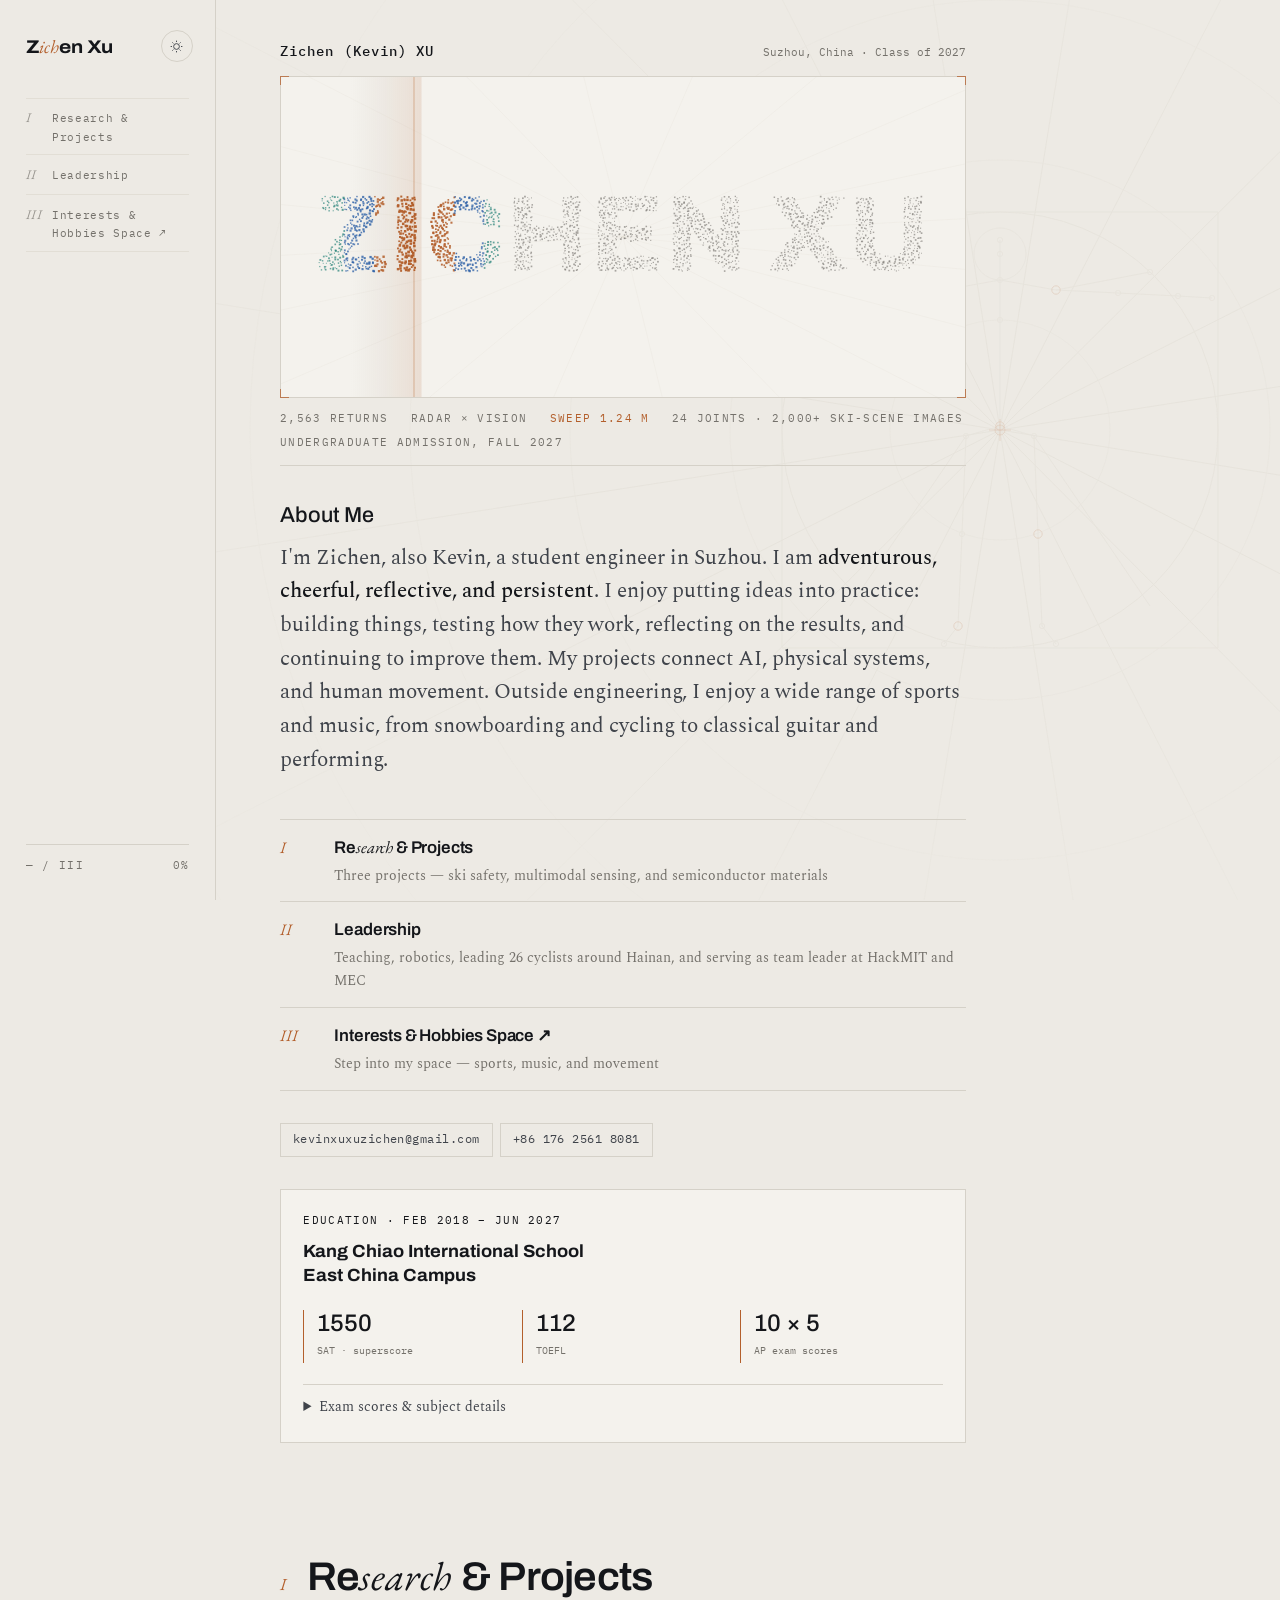
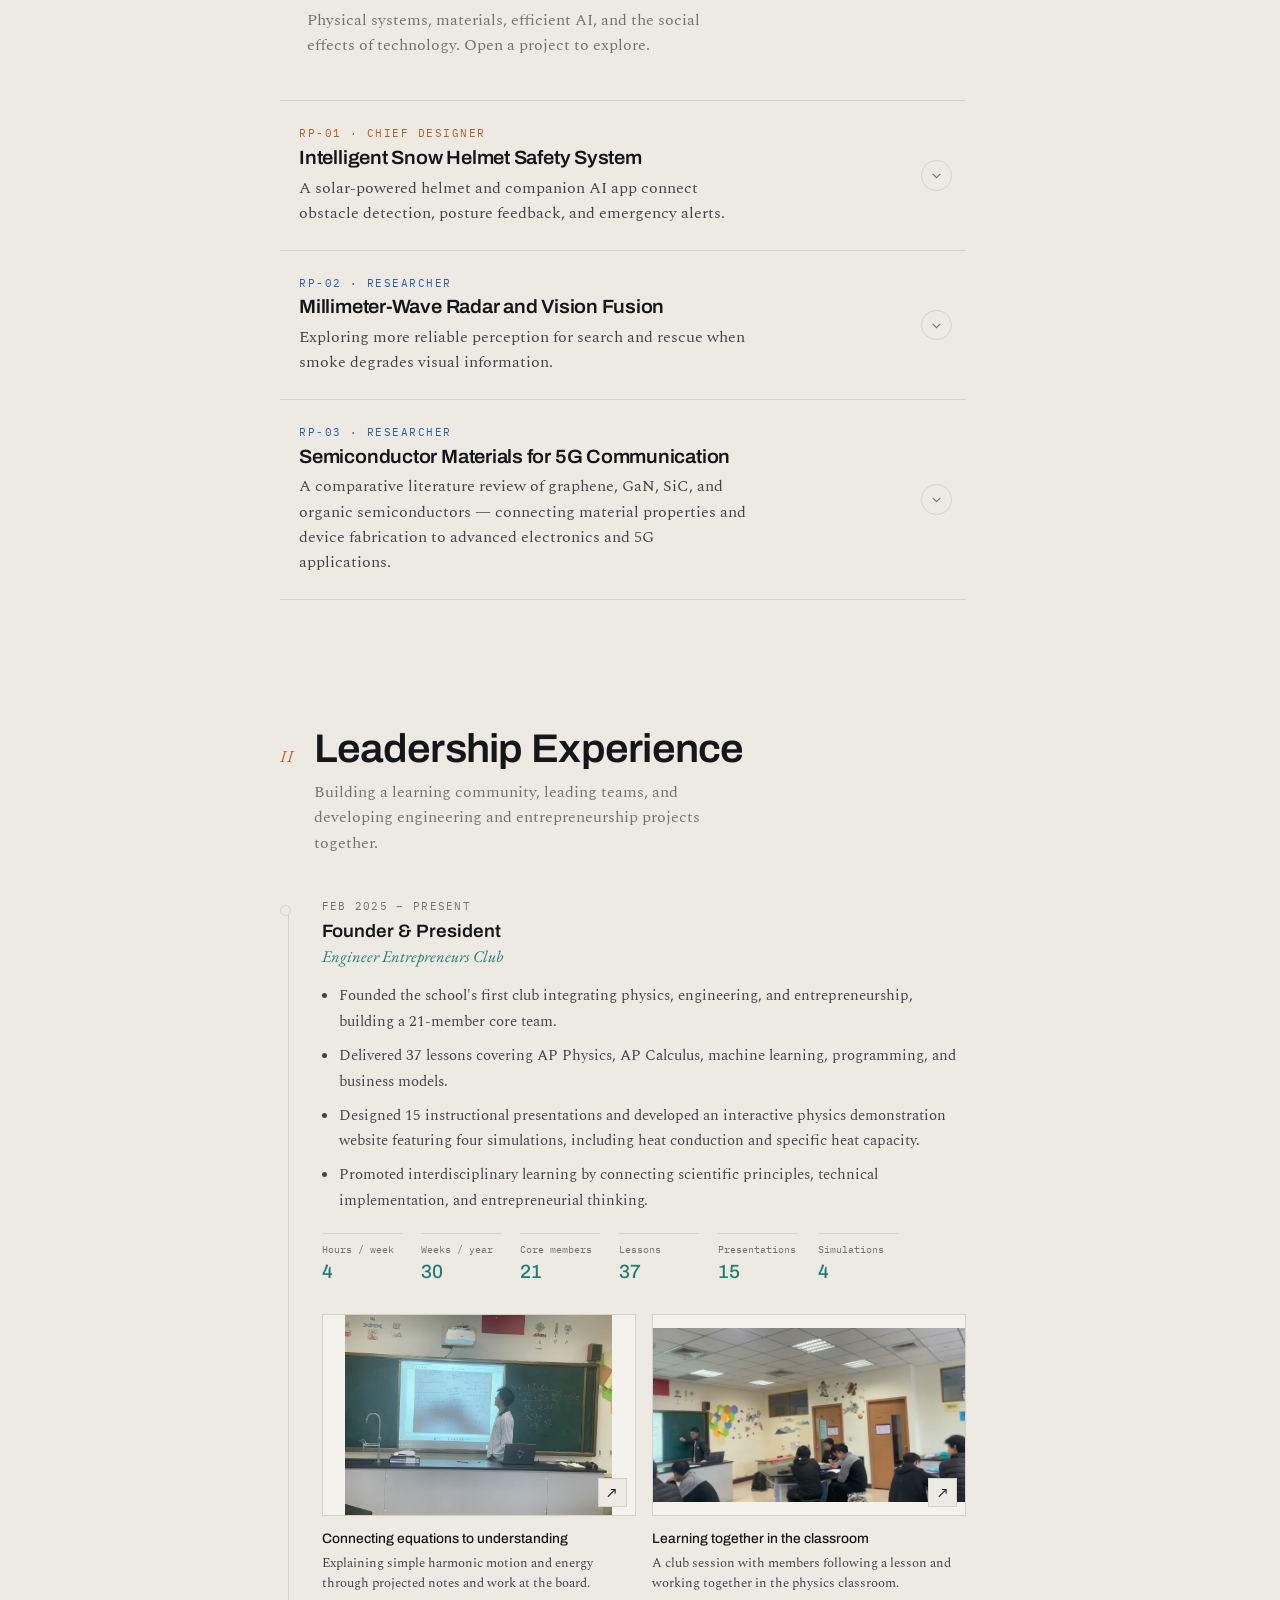
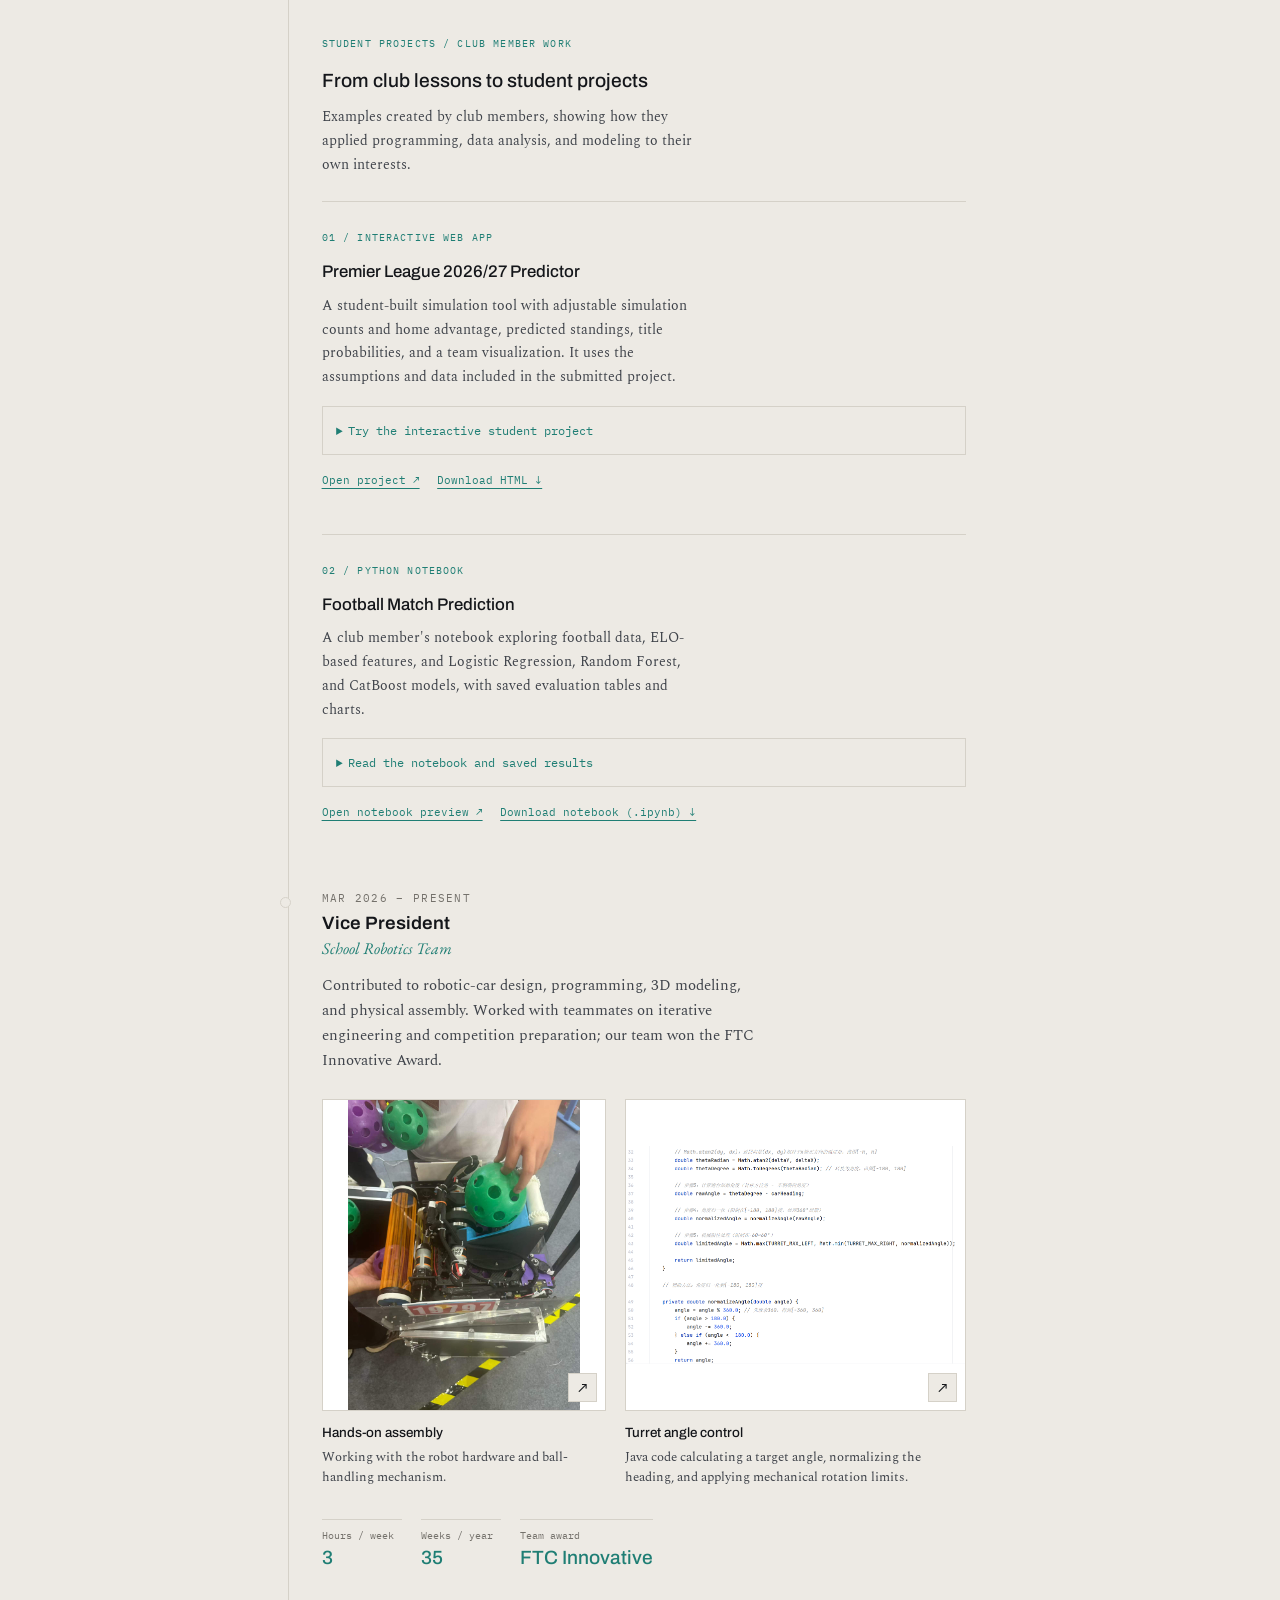
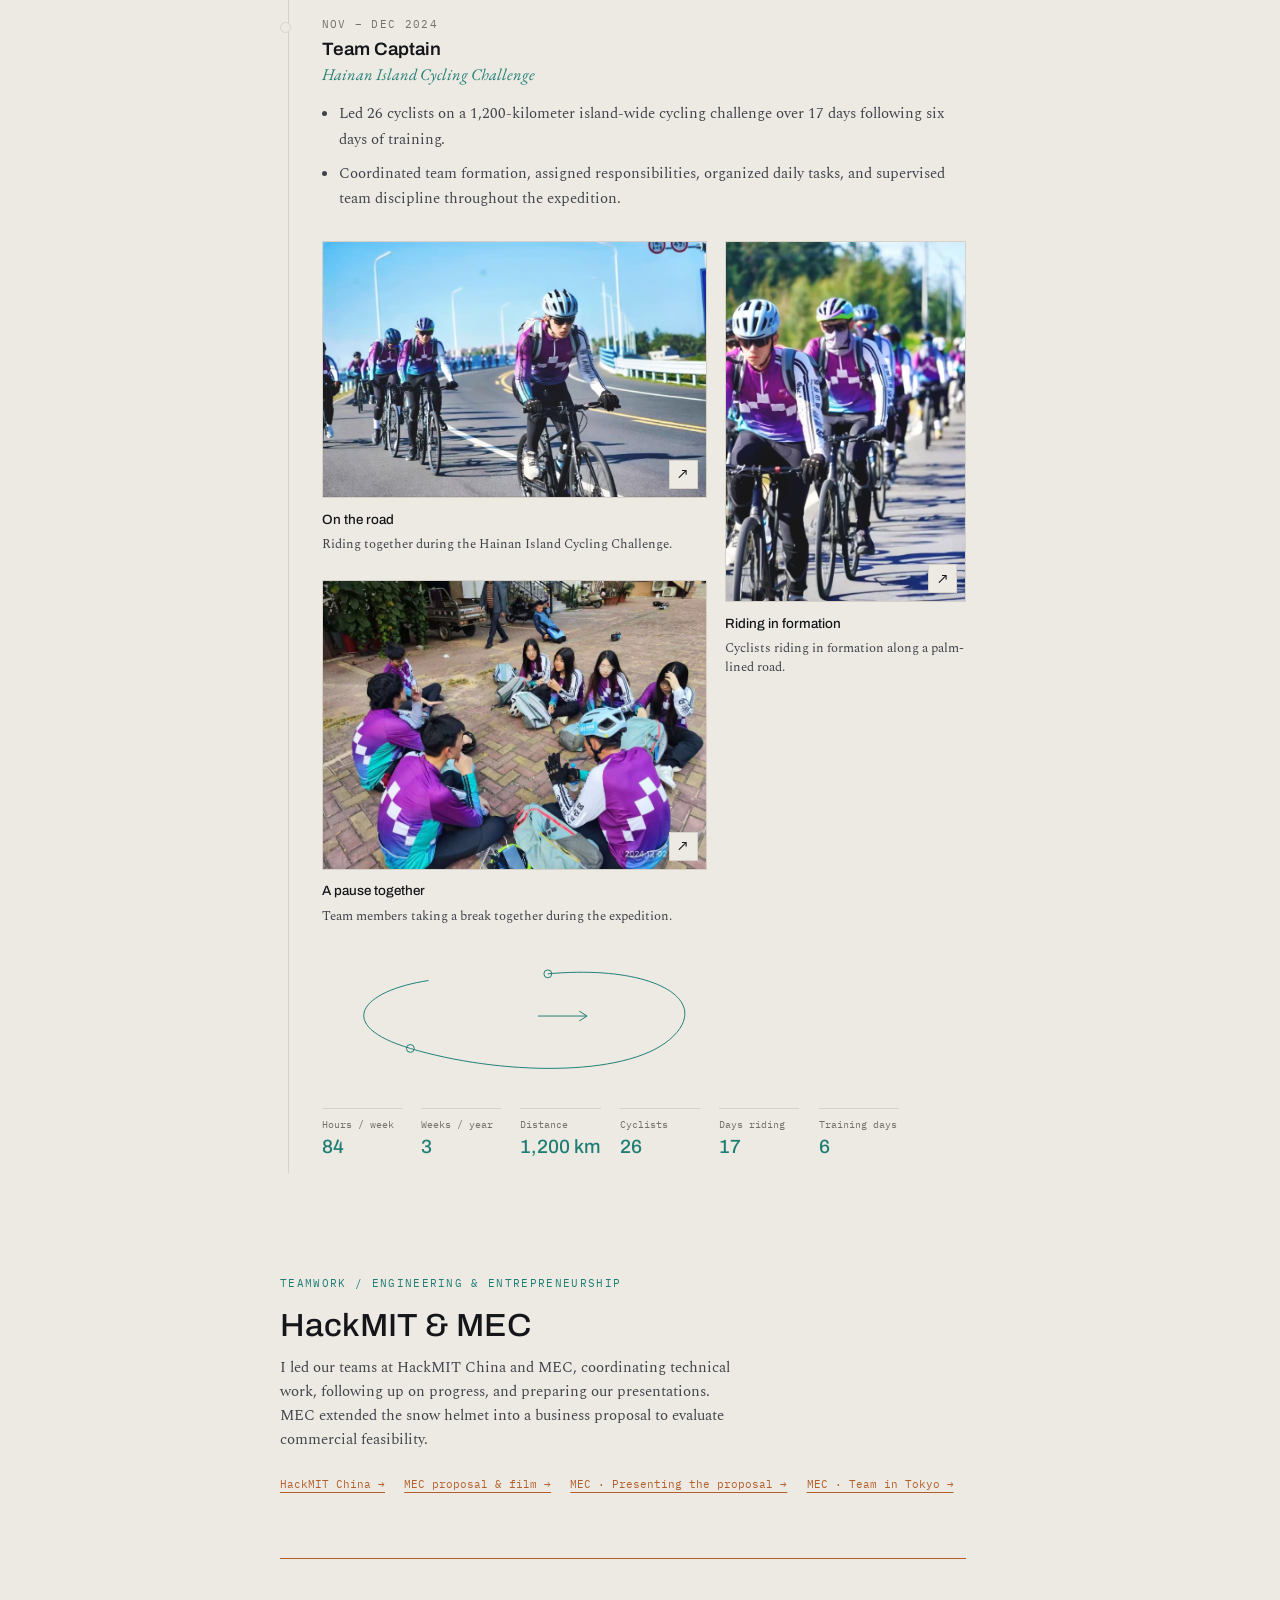
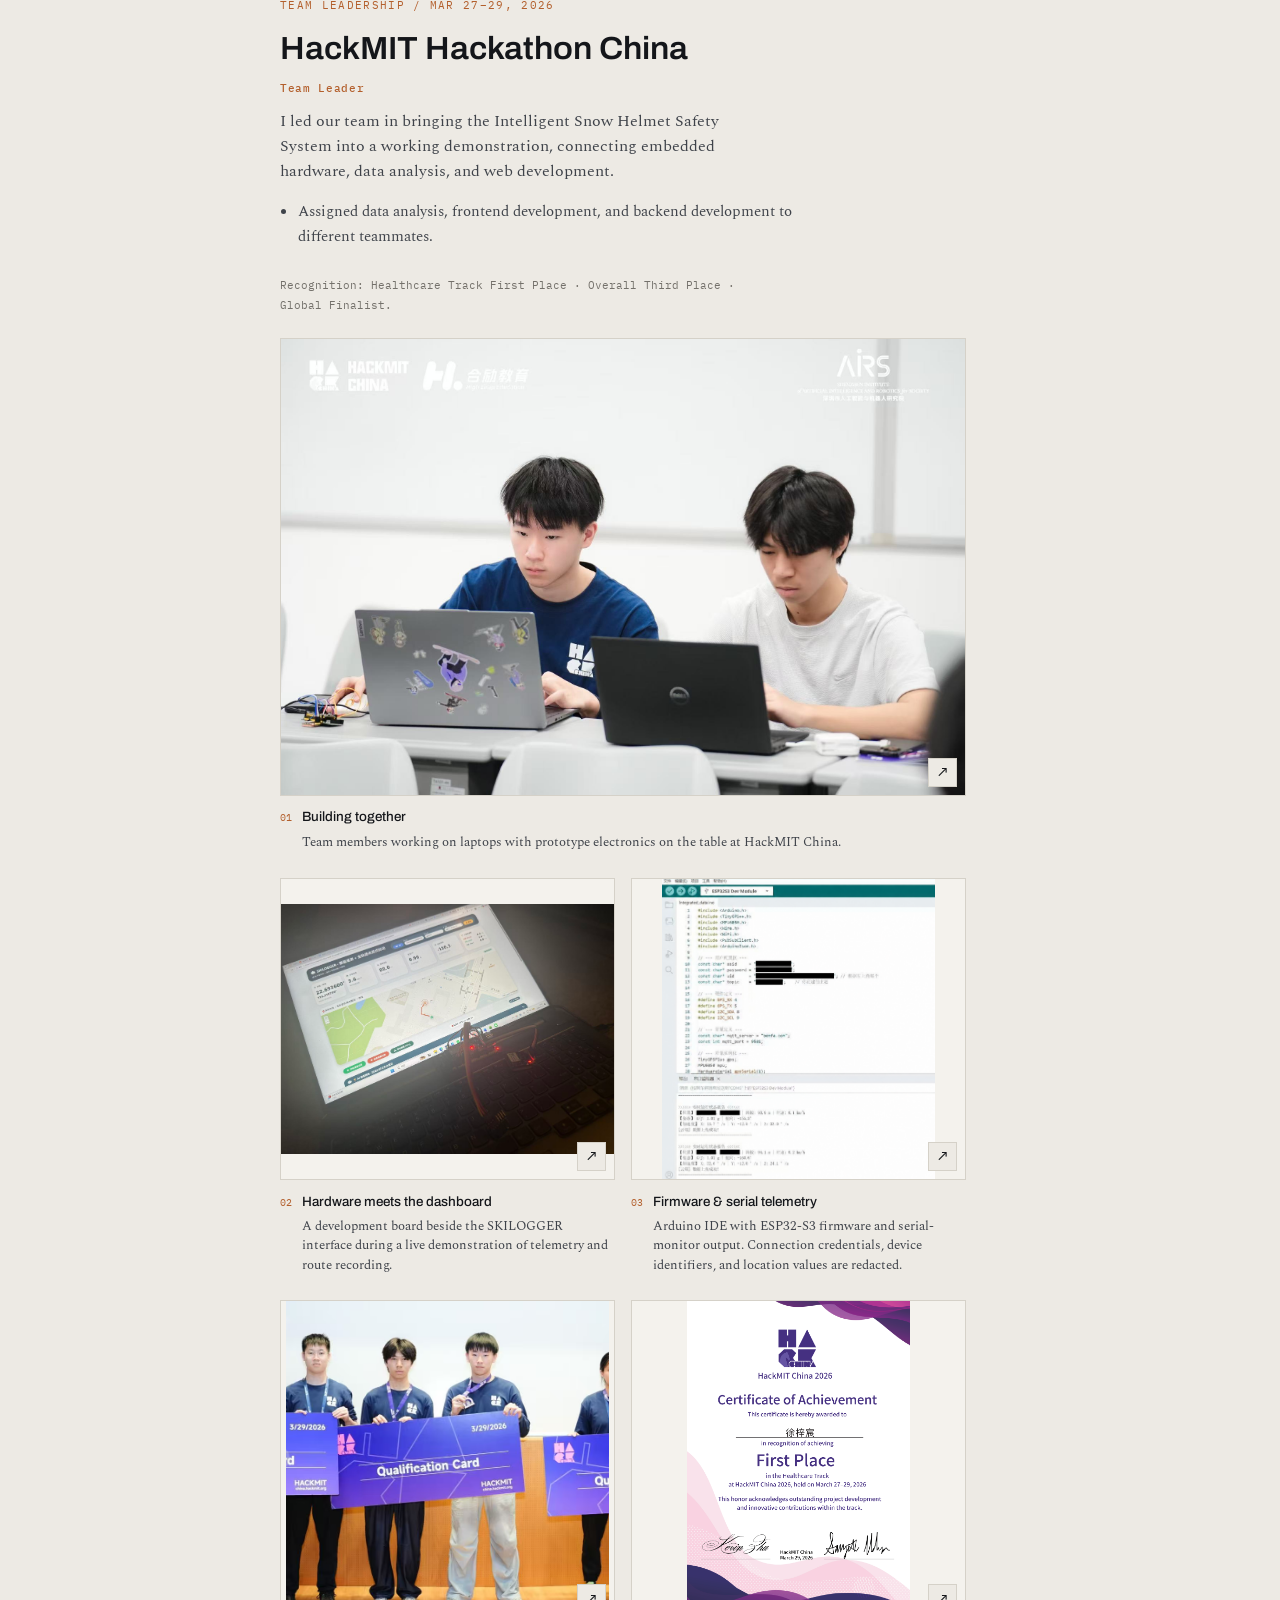
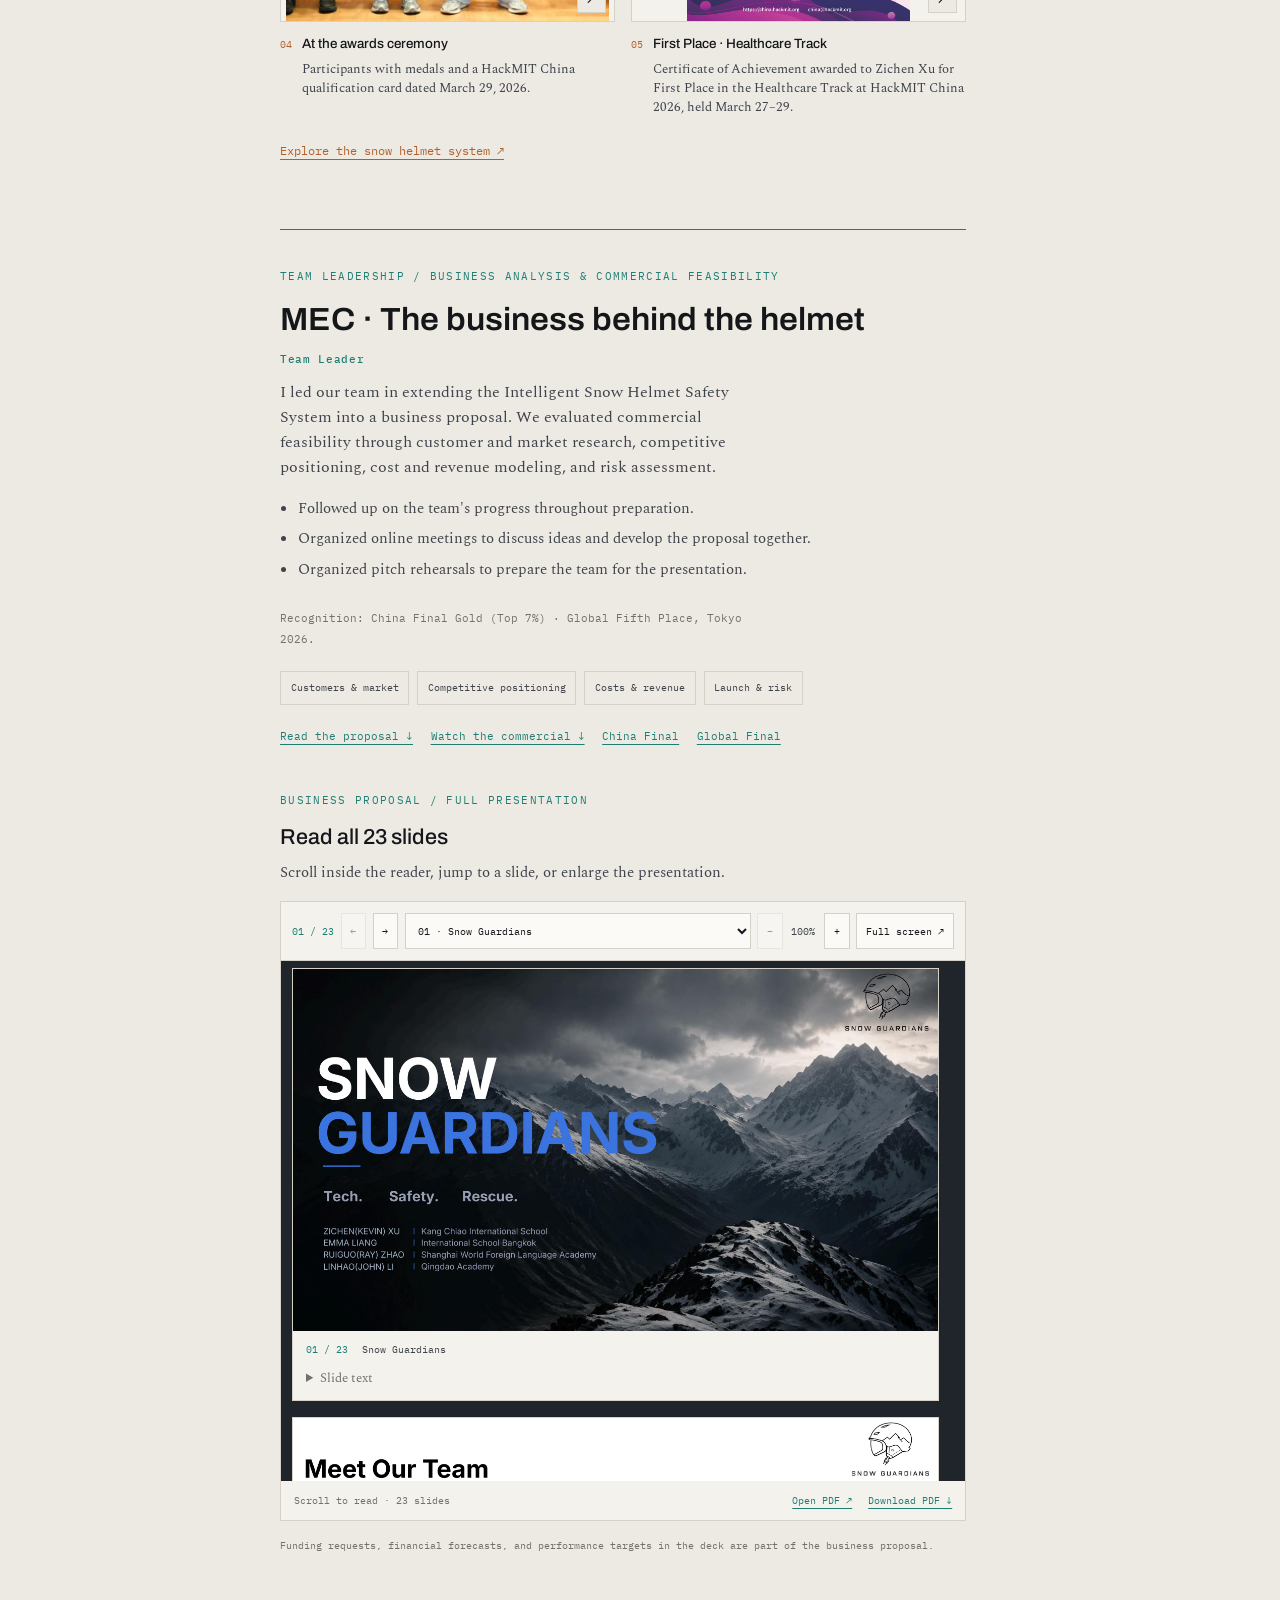
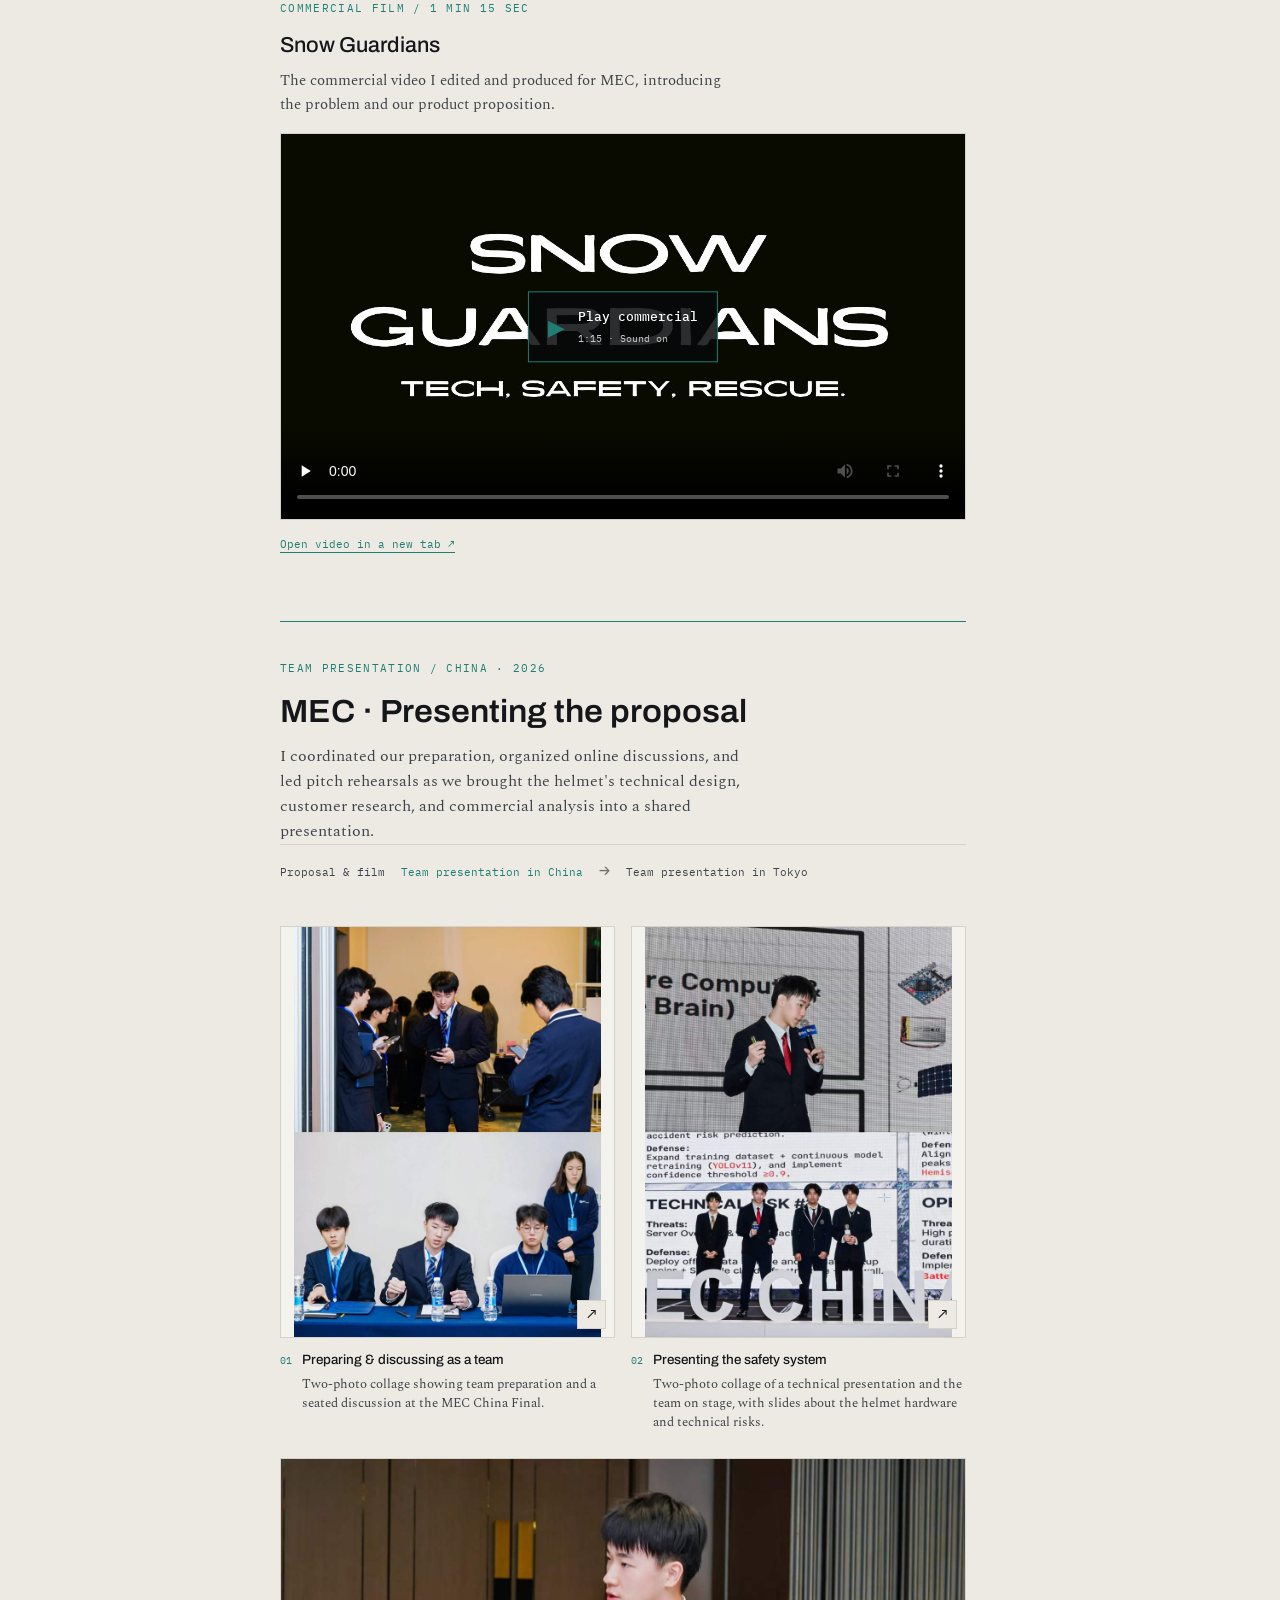
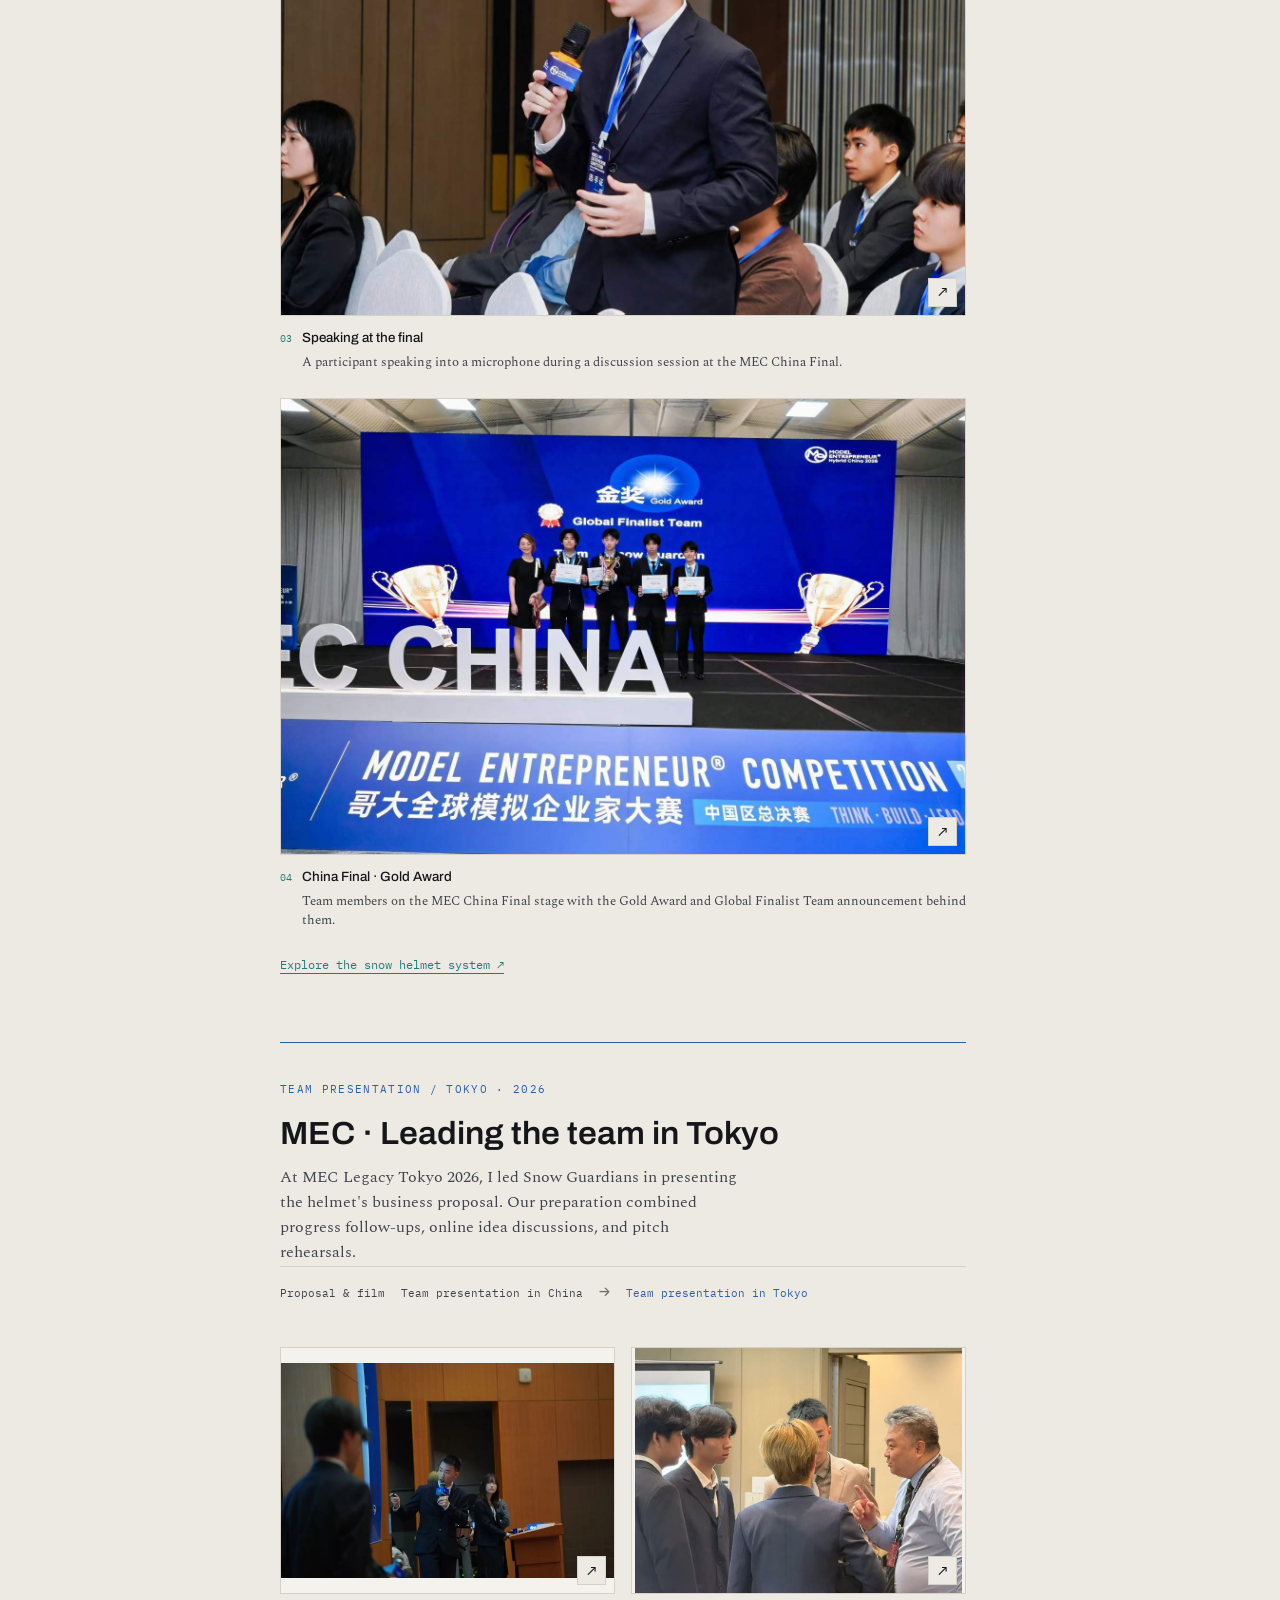
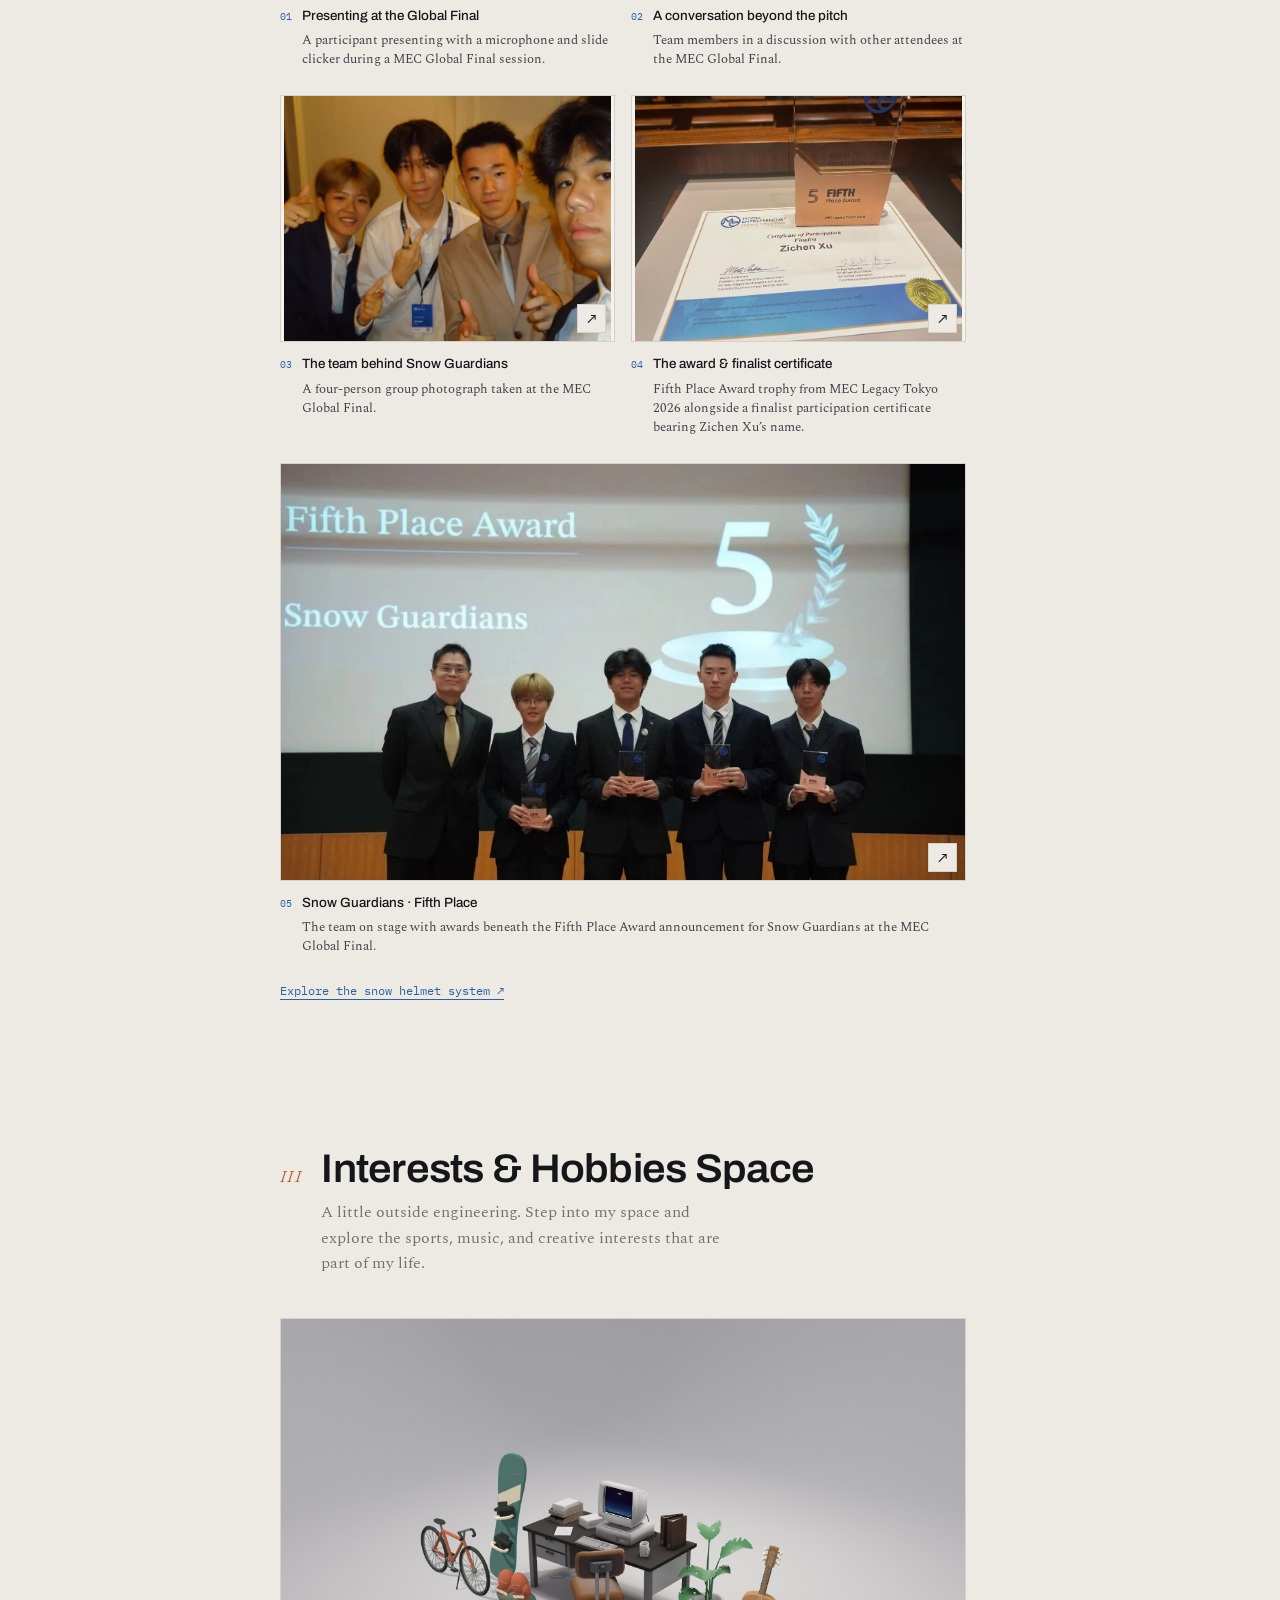
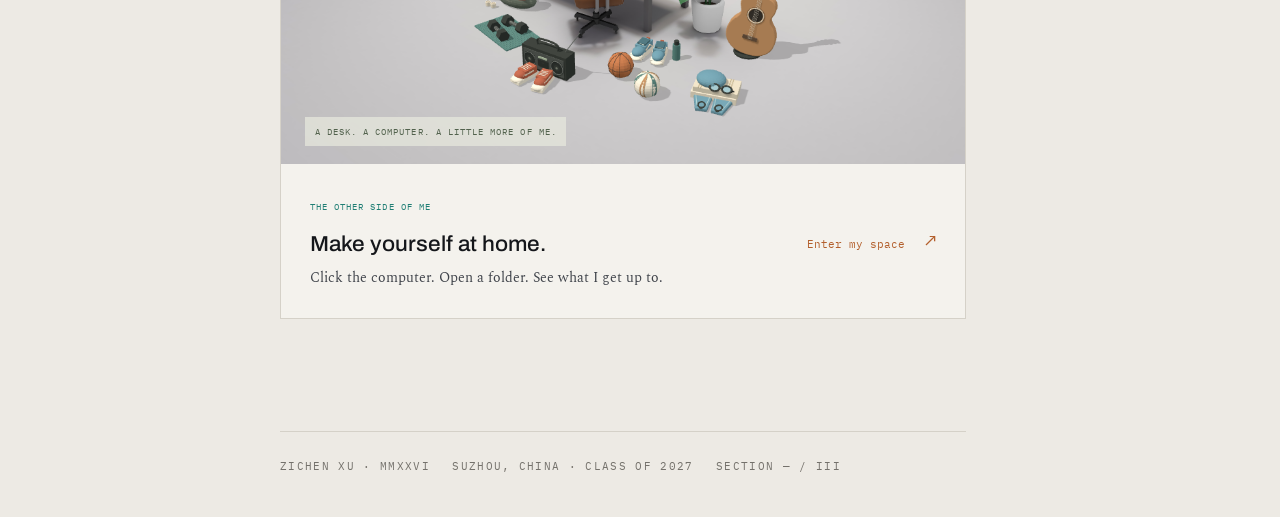
==== index.html @ 964bbf55 "Update index.html" ====
<!doctype html>
<html lang="en">
<head>
<meta charset="utf-8">
<meta name="viewport" content="width=device-width, initial-scale=1">
<meta name="description" content="Zichen (Kevin) Xu — student engineer in Suzhou. Ski safety, multimodal sensing, entrepreneurship, and life in motion.">
<title>Zichen (Kevin) Xu | Engineering &amp; Life in Motion</title>
<link rel="preconnect" href="https://fonts.googleapis.com">
<link rel="preconnect" href="https://fonts.gstatic.com" crossorigin>
<link rel="stylesheet" href="https://fonts.googleapis.com/css2?family=Archivo:wdth,wght@100..125,400..800&family=EB+Garamond:ital,wght@1,400;1,500&family=IBM+Plex+Mono:wght@400;500&family=Spectral:ital,wght@0,400;0,500;1,400&display=swap">

<style>
/* ── tokens · dark first ────────────────────────────────── */
:root{
  --ground:#08090B;
  --ground-2:#0B0D10;
  --panel:#0E1116;
  --ink:#F1EEE7;
  --ink-2:#A6A299;
  --ink-3:#6E6B64;
  --line:#1C1F25;
  --line-soft:#141217;
  --draw:#23272F;
  --phase:#4FB8AA;
  --azimuth:#7BA6EA;
  --return:#D9884F;
  --wash:rgba(123,166,234,.07);

  --d:"Archivo","Helvetica Neue",Arial,sans-serif;
  --g:"EB Garamond",Georgia,serif;
  --b:"Spectral",Georgia,"Times New Roman",serif;
  --m:"IBM Plex Mono",ui-monospace,"SFMono-Regular",Menlo,monospace;

  --rail:13.5rem;
  --col:62ch;
}
@media (prefers-color-scheme:light){
  :root:not([data-theme="dark"]){
    --ground:#EDEAE4; --ground-2:#F4F2ED; --panel:#FBFAF7;
    --ink:#14161A; --ink-2:#3F434A; --ink-3:#74716B;
    --line:#D5D1C8; --line-soft:#E2DED5; --draw:#DBD7CD;
    --phase:#1F7E74; --azimuth:#2B5FA6; --return:#B35F2C;
    --wash:rgba(43,95,166,.07);
  }
}
:root[data-theme="light"]{
  --ground:#EDEAE4; --ground-2:#F4F2ED; --panel:#FBFAF7;
  --ink:#14161A; --ink-2:#3F434A; --ink-3:#74716B;
  --line:#D5D1C8; --line-soft:#E2DED5; --draw:#DBD7CD;
  --phase:#1F7E74; --azimuth:#2B5FA6; --return:#B35F2C;
  --wash:rgba(43,95,166,.07);
}

*{box-sizing:border-box}
body{
  margin:0;background:var(--ground);color:var(--ink);
  font-family:var(--b);font-size:17px;line-height:1.62;
  -webkit-font-smoothing:antialiased;
}
::selection{background:var(--return);color:var(--ground)}
a{color:inherit}
:focus-visible{outline:1px solid var(--return);outline-offset:4px}

h1,h2,h3{font-family:var(--d);font-stretch:104%;text-wrap:balance;margin:0;line-height:1.06}
h2 em,h3 em,.lede em{font-family:var(--g);font-style:italic;font-weight:400;letter-spacing:.01em}
.mono{font-family:var(--m);font-size:.69rem;letter-spacing:.12em;text-transform:uppercase}

/* ── construction layer ─────────────────────────────────── */
.construct{
  position:fixed;inset:0;z-index:0;pointer-events:none;opacity:.6;
  -webkit-mask-image:radial-gradient(125% 92% at 75% 42%,#000 0%,#000 30%,rgba(0,0,0,.26) 68%,rgba(0,0,0,.1) 100%);
          mask-image:radial-gradient(125% 92% at 75% 42%,#000 0%,#000 30%,rgba(0,0,0,.26) 68%,rgba(0,0,0,.1) 100%);
}
.construct svg{width:100%;height:100%;display:block}
.construct line,.construct circle,.construct rect,.construct path,.construct polyline{
  stroke:var(--draw);fill:none;vector-effect:non-scaling-stroke;
}
.construct .joint{stroke:var(--draw)}
.construct .keyed{stroke:var(--return);opacity:.5}

/* ── shell ──────────────────────────────────────────────── */
.shell{position:relative;z-index:1;display:block}
@media (min-width:1040px){
  .shell{display:grid;grid-template-columns:var(--rail) minmax(0,1fr)}
}

/* ── rail ───────────────────────────────────────────────── */
.rail{
  position:sticky;top:0;z-index:20;display:flex;align-items:center;gap:1.1rem;
  padding:.7rem 1.1rem;background:var(--ground);border-bottom:1px solid var(--line);
}
.rail-mark{font-family:var(--d);font-weight:700;font-stretch:112%;font-size:.95rem;letter-spacing:-.01em;white-space:nowrap}
.rail-mark em{font-family:var(--g);font-style:italic;font-weight:400;color:var(--return)}
.rail nav{display:flex;gap:.1rem;margin-left:auto;flex-wrap:wrap}
.rail nav a{
  display:flex;align-items:baseline;gap:.5rem;text-decoration:none;color:var(--ink-3);
  padding:.3rem .5rem;font-family:var(--m);font-size:.7rem;letter-spacing:.06em;
  transition:color .22s,background .22s;
}
.rail nav a i{font-family:var(--g);font-style:italic;font-size:.82rem;opacity:.7;min-width:1.4em}
.rail nav a:hover{color:var(--ink);background:var(--wash)}
.rail nav a[aria-current="true"]{color:var(--return)}
.rail nav a[aria-current="true"] i{opacity:1}
.rail-foot{display:none}
.toggle{
  flex:none;width:2rem;height:2rem;display:grid;place-items:center;
  background:none;border:1px solid var(--line);border-radius:50%;
  color:var(--ink-2);cursor:pointer;transition:border-color .2s,color .2s,transform .3s;
}
.toggle:hover{color:var(--return);border-color:var(--return);transform:rotate(-22deg)}

@media (min-width:1040px){
  .rail{display:block;height:100vh;padding:2.2rem 1.6rem 1.6rem;border-bottom:0;border-right:1px solid var(--line)}
  .rail-mark{font-size:1.15rem;line-height:1.25}
  .rail nav{display:block;margin:2.4rem 0 0}
  .rail nav a{padding:.55rem 0;border-top:1px solid var(--line-soft)}
  .rail nav a:hover{background:none;padding-left:.35rem}
  .rail nav a:last-child{border-bottom:1px solid var(--line-soft)}
  .rail-foot{display:block;position:absolute;bottom:1.6rem;left:1.6rem;right:1.6rem}
  .meter{height:1px;background:var(--line);margin-bottom:.7rem;position:relative}
  .meter b{position:absolute;inset:0 auto 0 0;width:var(--prog,0%);background:var(--return)}
  .readout{color:var(--ink-3);display:flex;justify-content:space-between;gap:.5rem}
  .toggle{position:absolute;top:1.9rem;right:1.4rem}
}

/* ── main ───────────────────────────────────────────────── */
main{min-width:0}
.wrap{padding:0 1.4rem;max-width:calc(var(--col) + 16rem)}
@media (min-width:760px){.wrap{padding:0 4rem}}

section{padding:5.5rem 0 1rem;scroll-margin-top:5rem}
@media (min-width:1040px){section{padding:7rem 0 1rem}}

.sec-head{display:flex;align-items:baseline;gap:1.2rem;margin-bottom:2.6rem}
.sec-head .idx{font-family:var(--g);font-style:italic;font-size:1.05rem;color:var(--return);letter-spacing:.08em;flex:none;padding-top:.3rem}
.sec-head h2{font-size:clamp(1.7rem,4.4vw,2.5rem);font-weight:600;letter-spacing:-.018em}
.sec-head p{margin:.6rem 0 0;color:var(--ink-3);font-size:.98rem;max-width:50ch}

/* ── hero ───────────────────────────────────────────────── */
.hero{padding:2.6rem 0 0}
.plate{position:relative;border:1px solid var(--line);background:var(--ground-2)}
.plate .tick{position:absolute;width:9px;height:9px;border:0 solid var(--return);opacity:.75}
.plate .tl{top:-1px;left:-1px;border-top-width:1px;border-left-width:1px}
.plate .tr{top:-1px;right:-1px;border-top-width:1px;border-right-width:1px}
.plate .bl{bottom:-1px;left:-1px;border-bottom-width:1px;border-left-width:1px}
.plate .br{bottom:-1px;right:-1px;border-bottom-width:1px;border-right-width:1px}

.cloudbox{position:relative;height:clamp(200px,30vw,320px);overflow:hidden}
.cloudbox .rays{position:absolute;inset:0;width:100%;height:100%}
.cloudbox .rays line{stroke:var(--draw)}
.cloudbox canvas{position:absolute;inset:0;width:100%;height:100%;display:block}
.cloudbox .fallback{
  position:absolute;inset:0;display:grid;place-items:center;
  font-family:var(--d);font-weight:800;font-stretch:118%;
  font-size:clamp(2.2rem,9vw,5.2rem);letter-spacing:-.02em;color:var(--ink);
}
.cloudbox[data-live="1"] .fallback{display:none}

.strip{display:flex;flex-wrap:wrap;gap:.35rem 1.4rem;padding:.8rem 0;border-bottom:1px solid var(--line);color:var(--ink-3)}
.strip .lit{color:var(--return)}
.lede{font-size:clamp(1.08rem,2.4vw,1.3rem);max-width:var(--col);margin:2.2rem 0 0;color:var(--ink-2)}
.lede b{color:var(--ink);font-weight:500}
.lede em{color:var(--ink);font-size:1.06em}

.toc{margin:2.6rem 0 0;border-top:1px solid var(--line)}
.toc a{
  display:grid;grid-template-columns:2.4rem 1fr;gap:1rem;align-items:baseline;
  padding:.85rem .4rem .85rem 0;border-bottom:1px solid var(--line);
  text-decoration:none;transition:padding-left .3s,background .3s;
}
.toc a:hover{padding-left:.7rem;background:var(--wash)}
.toc .n{font-family:var(--g);font-style:italic;color:var(--return);font-size:1rem}
.toc .t{font-family:var(--d);font-size:1.06rem;font-weight:600;letter-spacing:-.01em;color:var(--ink)}
.toc .t em{font-family:var(--g);font-style:italic;font-weight:400}
.toc span.s{display:block;color:var(--ink-3);font-size:.9rem;margin-top:.15rem}

.contact{display:flex;flex-wrap:wrap;gap:.45rem;margin:2rem 0 0;padding:0;list-style:none}
.contact a{
  display:inline-block;text-decoration:none;font-family:var(--m);font-size:.72rem;letter-spacing:.04em;
  padding:.42rem .75rem;border:1px solid var(--line);color:var(--ink-2);
  transition:border-color .2s,color .2s,transform .2s;
}
.contact a:hover{color:var(--return);border-color:var(--return);transform:translateY(-2px)}
.draft{
  display:inline-flex;align-items:center;gap:.45rem;margin:1.9rem 0 0;
  font-family:var(--m);font-size:.64rem;letter-spacing:.14em;text-transform:uppercase;color:var(--return);
}
.draft::before{content:"";width:5px;height:5px;background:var(--return)}

/* ── records ────────────────────────────────────────────── */
.records{display:flex;flex-direction:column;border-top:1px solid var(--line)}
.rec{border-bottom:1px solid var(--line);position:relative}
.rec::before{
  content:"";position:absolute;left:0;top:0;bottom:0;width:1px;
  background:var(--c,var(--azimuth));transform:scaleY(0);transform-origin:top;
  transition:transform .45s cubic-bezier(.2,.7,.2,1);
}
.rec[data-open="1"]::before,.rec:hover::before{transform:scaleY(1)}
.rec-btn{
  width:100%;display:grid;gap:.5rem 1.2rem;align-items:start;grid-template-columns:1fr auto;
  background:none;border:0;padding:1.5rem .9rem 1.5rem 1.2rem;
  font:inherit;color:inherit;text-align:left;cursor:pointer;
}
.rec-btn:hover{background:var(--wash)}
.rec-tag{font-family:var(--m);font-size:.66rem;letter-spacing:.14em;color:var(--c,var(--azimuth));text-transform:uppercase}
.rec-btn h3{font-size:1.2rem;font-weight:600;margin:.35rem 0 .45rem;letter-spacing:-.012em}
.rec-sum{margin:0;color:var(--ink-2);font-size:.97rem;max-width:56ch}
.chev{
  align-self:center;justify-self:end;width:1.9rem;height:1.9rem;display:grid;place-items:center;
  border:1px solid var(--line);border-radius:50%;color:var(--ink-3);
  transition:transform .35s cubic-bezier(.2,.7,.2,1),border-color .25s,color .25s;
}
.rec-btn:hover .chev{color:var(--c,var(--azimuth));border-color:var(--c,var(--azimuth))}
.rec[data-open="1"] .chev{transform:rotate(180deg)}
.rec-body{display:grid;grid-template-rows:0fr;transition:grid-template-rows .42s cubic-bezier(.2,.7,.2,1)}
.rec[data-open="1"] .rec-body{grid-template-rows:1fr}
.rec-body>div{overflow:hidden}
.rec-inner{padding:.2rem 1.2rem 1.7rem;display:grid;gap:1.2rem}
@media (min-width:720px){.rec-inner{grid-template-columns:1fr 13rem;gap:2rem}}
.rec-inner ul{margin:0;padding-left:1.1rem;display:grid;gap:.5rem;font-size:.95rem;color:var(--ink-2)}
.rec-inner ul li::marker{color:var(--c,var(--azimuth))}
.rec-inner ul b{color:var(--ink);font-weight:500}
.facts{display:grid;gap:.55rem;align-content:start;font-family:var(--m);font-size:.72rem;margin:0}
.facts div{display:grid;grid-template-columns:4.6rem 1fr;gap:.5rem;align-items:baseline}
.facts dt{color:var(--ink-3);letter-spacing:.06em;text-transform:uppercase;font-size:.64rem}
.facts dd{margin:0;color:var(--ink);font-variant-numeric:tabular-nums}

/* ── awards ledger ──────────────────────────────────────── */
.ledger{margin:3.2rem 0 0}
.ledger .cap{
  font-family:var(--m);font-size:.64rem;letter-spacing:.16em;text-transform:uppercase;
  color:var(--ink-3);padding-bottom:.7rem;border-bottom:1px solid var(--line);
}
.ledger .row{
  display:grid;grid-template-columns:1fr;gap:.1rem .9rem;
  padding:.7rem .3rem;border-bottom:1px solid var(--line-soft);
  transition:background .25s,padding-left .25s;
}
@media (min-width:680px){
  .ledger .row{grid-template-columns:1fr 9rem 3.2rem;align-items:baseline}
}
.ledger .row:hover{background:var(--wash);padding-left:.6rem}
.ledger .aw{font-size:.95rem;color:var(--ink)}
.ledger .lv,.ledger .yr{font-family:var(--m);font-size:.68rem;letter-spacing:.06em;color:var(--ink-3);font-variant-numeric:tabular-nums}
.ledger .yr{text-align:left}
@media (min-width:680px){.ledger .yr{text-align:right}}

/* ── leadership ─────────────────────────────────────────── */
.track{position:relative;padding-left:2.6rem}
.track .spine{position:absolute;left:.5rem;top:.6rem;bottom:2rem;width:1px;background:var(--line)}
.track .spine b{position:absolute;inset:0 0 auto 0;height:0;background:var(--phase);display:block}
.node{position:relative;padding-bottom:3rem}
.node::before{
  content:"";position:absolute;left:-2.6rem;top:.42rem;width:9px;height:9px;border-radius:50%;
  background:var(--ground);border:1px solid var(--line);
  transition:border-color .3s,transform .3s,background .3s;
}
.node:hover::before{border-color:var(--phase);background:var(--phase);transform:scale(1.4)}
.node .when{font-family:var(--m);font-size:.68rem;letter-spacing:.12em;color:var(--ink-3);text-transform:uppercase}
.node h3{font-size:1.12rem;font-weight:600;margin:.4rem 0 .2rem}
.node .org{font-family:var(--g);font-style:italic;color:var(--phase);font-size:1.02rem}
.node p{margin:.7rem 0 0;color:var(--ink-2);font-size:.96rem;max-width:54ch}
.scope{display:grid;gap:.55rem;margin:1.1rem 0 0;max-width:28rem}
.scope .bar{display:grid;grid-template-columns:7.8rem 1fr 4.2rem;gap:.7rem;align-items:center;font-family:var(--m);font-size:.7rem}
.scope .bar span:first-child{color:var(--ink-3);letter-spacing:.08em;text-transform:uppercase;font-size:.63rem}
.scope .bar u{display:block;height:3px;background:var(--line);text-decoration:none;position:relative;overflow:hidden}
.scope .bar u::after{
  content:"";position:absolute;inset:0 auto 0 0;background:var(--phase);
  width:var(--v);transform:scaleX(0);transform-origin:left;
  transition:transform .85s cubic-bezier(.2,.7,.2,1);
}
.node.in .scope .bar u::after{transform:scaleX(1)}
.scope .bar em{font-style:normal;color:var(--ink);font-variant-numeric:tabular-nums;text-align:right}

/* ── interests ──────────────────────────────────────────── */
.tiles{display:grid;gap:1px;background:var(--line);border:1px solid var(--line)}
@media (min-width:620px){.tiles{grid-template-columns:1fr 1fr}}
@media (min-width:1280px){.tiles{grid-template-columns:1fr 1fr 1fr}}
.tile{background:var(--panel);padding:1.5rem 1.4rem 1.6rem;display:grid;gap:.5rem;align-content:start;transition:background .3s}
.tile:hover{background:var(--ground-2)}
.tile .glyph{width:44px;height:44px;color:var(--ink-3);transition:color .3s}
.tile:hover .glyph{color:var(--tc,var(--return))}
.tile:hover .glyph .spin{transform-origin:22px 22px;animation:turn 4s linear infinite}
.tile:hover .glyph .draw2{animation:dash 1.5s cubic-bezier(.4,0,.2,1) forwards}
.tile:hover .glyph .pulse{animation:pulse 1.7s ease-in-out infinite}
.tile:hover .glyph .pulse2{animation:pulse 1.7s ease-in-out .28s infinite}
.tile:hover .glyph .pulse3{animation:pulse 1.7s ease-in-out .56s infinite}
@keyframes turn{to{transform:rotate(360deg)}}
@keyframes dash{from{stroke-dashoffset:var(--len,120)}to{stroke-dashoffset:0}}
@keyframes pulse{0%,100%{opacity:.25}50%{opacity:1}}
.tile h3{font-size:1.04rem;font-weight:600;margin-top:.3rem}
.tile p{margin:0;color:var(--ink-2);font-size:.93rem}
.tile .spec{
  font-family:var(--m);font-size:.68rem;letter-spacing:.06em;color:var(--ink-3);
  border-top:1px solid var(--line);padding-top:.6rem;margin-top:.5rem;font-variant-numeric:tabular-nums;
}
.tile .spec b{color:var(--tc,var(--return));font-weight:500}

footer{
  margin-top:5rem;padding:1.6rem 0 2.6rem;border-top:1px solid var(--line);
  display:flex;flex-wrap:wrap;gap:.6rem 1.4rem;color:var(--ink-3);
}

@keyframes rise{from{opacity:0;transform:translateY(14px)}to{opacity:1;transform:none}}
.in{animation:rise .55s cubic-bezier(.2,.7,.2,1) both}
@media (prefers-reduced-motion:reduce){
  *{animation:none!important;transition:none!important}
  .scope .bar u::after{transform:scaleX(1)!important}
  .rec::before{transform:scaleY(1)}
}

/* Resume edition */
.identity{display:flex;justify-content:space-between;gap:1rem;align-items:baseline;margin-bottom:1rem;color:var(--ink-3)}
.identity h1{font:500 .85rem var(--m);letter-spacing:.08em;color:var(--ink)}
.identity span{font:400 .7rem var(--m)}
.education{margin-top:2rem;border:1px solid var(--line);padding:1.4rem;background:var(--ground-2)}
.education h2{font-size:1.1rem;line-height:1.4;margin:.6rem 0}
.education p{margin:.3rem 0;color:var(--ink-2);font-size:.9rem}
.scores{display:grid;grid-template-columns:repeat(3,minmax(0,1fr));gap:1rem;margin:1.3rem 0}
.scores div{border-left:1px solid var(--return);padding-left:.8rem}
.scores strong{display:block;font:500 1.5rem var(--d);color:var(--ink)}
.scores span{font:400 .65rem var(--m);color:var(--ink-3)}
.education details{border-top:1px solid var(--line);padding-top:.7rem}
.education summary{cursor:pointer;color:var(--ink-2);font-size:.9rem}
.ap-list{display:grid;grid-template-columns:1fr 1fr;gap:.5rem 1.5rem;padding-left:1.1rem;font-size:.85rem;color:var(--ink-2)}
.project-visual{grid-column:1/-1;border:1px solid var(--line);background:var(--ground-2);padding:1rem;color:var(--c)}
.project-visual svg{display:block;width:100%;height:110px}
.project-visual figcaption{font:400 .64rem var(--m);color:var(--ink-3);margin-top:.7rem;letter-spacing:.06em}
.project-visual{margin:0}
.trace{stroke-dasharray:600;stroke-dashoffset:600}
.rec[data-open="1"] .trace{animation:trace 1.8s ease forwards}
@keyframes trace{to{stroke-dashoffset:0}}
.metric-list{display:flex;flex-wrap:wrap;gap:1.2rem;margin:1.2rem 0 0}
.metric-list div{border-top:1px solid var(--line);padding-top:.5rem;min-width:5rem}
.metric-list dt{font:400 .65rem var(--m);color:var(--ink-3)}
.metric-list dd{margin:.3rem 0 0;font:500 1.2rem var(--d);color:var(--phase)}
.route{margin:1.4rem 0;max-width:27rem;color:var(--phase)}
.route svg{width:100%;height:115px}
.node.in .route .trace{animation:trace 2.2s ease forwards}
.ledger .row{grid-template-columns:minmax(0,1fr) auto}
.contact a{overflow-wrap:anywhere}
.rec-btn>div,.tile{min-width:0}
.timeline-strip{display:flex;height:24px;gap:3px;margin-top:.6rem}
.timeline-strip span{flex:1;background:var(--return);opacity:.3;transition:opacity .2s,transform .2s}
.tile:hover .timeline-strip span:nth-child(odd){opacity:.8;transform:scaleY(.75)}
@media(max-width:619px){
 .rail{flex-wrap:wrap;gap:.5rem}.rail nav{order:3;width:100%;margin:0;justify-content:space-between}
 .rail nav a{font-size:.57rem;letter-spacing:0;padding:.35rem .1rem;gap:.2rem}
 .rail .toggle{margin-left:auto}.identity{flex-wrap:wrap}.scores{gap:.5rem}.scores strong{font-size:1.3rem}
 .ap-list{grid-template-columns:1fr}.ledger .row{grid-template-columns:1fr}.rec-btn{padding-left:.7rem;gap:.7rem}
 .rec-inner{padding-left:.7rem}.facts div{grid-template-columns:4rem 1fr}.education{padding:1rem}
}
@media(prefers-reduced-motion:reduce){.trace{stroke-dashoffset:0!important}}

/* Original project photographs */
.helmet-gallery{grid-column:1/-1;display:grid;grid-template-columns:repeat(3,minmax(0,1fr));gap:1.5rem 1rem;margin:.5rem 0 1rem}
.gallery-intro{grid-column:1/-1;border-top:1px solid var(--line);padding:1.4rem 0 .4rem}
.gallery-intro .mono{color:var(--return)}
.gallery-intro h3{font-size:clamp(1.4rem,3vw,2rem);font-weight:500;margin:.8rem 0}
.gallery-intro p{font-size:.92rem;color:var(--ink-2);margin:0;max-width:52ch}
.helmet-shot{margin:0;min-width:0}
.photo-open{display:block;position:relative;width:100%;border:1px solid var(--line);padding:0;background:var(--ground-2);cursor:zoom-in;overflow:hidden;color:var(--ink)}
.photo-open img{width:100%;height:210px;object-fit:contain;display:block;transition:transform .45s ease}
.photo-open:hover img{transform:scale(1.025)}
.photo-open:hover,.photo-open:focus-visible{border-color:var(--return)}
.photo-zoom{position:absolute;right:.5rem;bottom:.5rem;display:grid;place-items:center;background:var(--ground);border:1px solid var(--line);width:1.8rem;height:1.8rem;font:1rem var(--m)}
.helmet-shot figcaption{display:flex;gap:.6rem;padding:.8rem 0 0;align-items:baseline}
.photo-number{font:400 .62rem var(--m);color:var(--return)}
.helmet-shot h4{font:500 .84rem var(--d);line-height:1.35;margin:0;color:var(--ink)}
.helmet-shot p{font-size:.8rem;line-height:1.5;color:var(--ink-2);margin:.4rem 0 0}
.shot-dashboard{grid-column:span 2}
.shot-dashboard img{height:365px}
.shot-training{grid-column:1/-1}
.shot-training img{height:auto}
.shot-sos{grid-column:3;grid-row:3}
.shot-sos img{height:365px}
.photo-dialog{width:min(1320px,96vw);max-width:96vw;max-height:96dvh;padding:1rem;background:var(--ground);color:var(--ink);border:1px solid var(--line);overflow:auto}
.photo-dialog::backdrop{background:rgba(0,0,0,.88);backdrop-filter:blur(8px)}
.photo-toolbar{display:flex;align-items:center;gap:.7rem;flex-wrap:wrap;margin-bottom:1rem}
.photo-toolbar button,.photo-toolbar a{font:400 .75rem var(--m);color:var(--ink);background:var(--panel);padding:.6rem .8rem;border:1px solid var(--line);text-decoration:none;cursor:pointer}
.photo-toolbar button:hover,.photo-toolbar a:hover{border-color:var(--return)}
#photo-count{margin-right:auto;color:var(--return);font:400 .75rem var(--m)}
.photo-stage{margin:0}
.photo-stage img{display:block;width:100%;height:min(65dvh,760px);object-fit:contain;background:var(--ground-2)}
.photo-stage figcaption{padding:1rem .2rem .3rem}
#photo-title{font:500 1.15rem var(--d);margin:0 0 .4rem}
#photo-caption{margin:0;color:var(--ink-2);font-size:.92rem}
body.photo-viewing{overflow:hidden}
@media(max-width:619px){
 .helmet-gallery{grid-template-columns:1fr;gap:1.5rem}
 .shot-dashboard,.shot-training,.shot-sos{grid-column:auto;grid-row:auto}
 .photo-open img{height:auto;max-height:440px}
 .shot-training img{max-height:none}
 .photo-toolbar{gap:.4rem}.photo-toolbar button,.photo-toolbar a{font-size:.65rem;padding:.5rem}
 .photo-stage img{height:55dvh}
}


.radar-paper-block{grid-column:1/-1;min-width:0;margin:.5rem 0 1rem}
#radar-project{scroll-margin-top:7rem}

#semiconductor-project{scroll-margin-top:7rem}
.semiconductor-acceptance-gallery,.semiconductor-paper-block{grid-column:1/-1;min-width:0}
.semiconductor-acceptance{margin:.5rem 0 1.5rem}
.semiconductor-acceptance .photo-open{background:#fff;max-width:440px;margin-inline:auto}
.semiconductor-acceptance .photo-open img{height:auto;max-height:none;object-fit:contain}
.semiconductor-acceptance .photo-open:hover,.semiconductor-acceptance .photo-open:focus-visible{border-color:var(--azimuth)}
.paper-overview{grid-column:1/-1;margin:.6rem 0 1rem;padding:1.3rem 0;border-top:1px solid var(--line)}
.paper-overview>.mono{color:var(--azimuth)}
.paper-title{font-size:1rem;line-height:1.6;margin:.7rem 0 1.2rem;max-width:65ch;color:var(--ink)}
.paper-overview-grid{display:grid;gap:1.4rem}
@media(min-width:720px){.paper-overview-grid{grid-template-columns:minmax(0,1fr) 13rem;gap:2rem}}

.competition-story{margin:4rem 0 1rem;padding-top:2rem;border-top:1px solid var(--return);scroll-margin-top:7rem}
.competition-head>.mono{color:var(--return)}
.competition-head h3{font-size:clamp(1.5rem,3vw,2rem);font-weight:600;line-height:1.15;margin:.8rem 0}
.competition-head>p{color:var(--ink-2);font-size:.97rem;max-width:58ch;margin:0}
.competition-results{display:grid;grid-template-columns:repeat(3,minmax(0,1fr));gap:1rem;margin:1.6rem 0 2rem}
.competition-results div{padding:.9rem 0;border-top:1px solid var(--line)}
.competition-results dt{font:400 .63rem var(--m);color:var(--ink-3);line-height:1.6}
.competition-results dd{font:500 1.05rem var(--d);line-height:1.5;margin:.4rem 0 0;color:var(--return)}
.hackmit-gallery{display:grid;grid-template-columns:repeat(2,minmax(0,1fr));gap:1.6rem 1rem}
.hackmit-teamwork{grid-column:1/-1}
.hackmit-teamwork .photo-open img{height:auto}
.hackmit-live-demo .photo-open img,.hackmit-firmware-redacted .photo-open img{height:300px}
.hackmit-recognition .photo-open img,.hackmit-certificate .photo-open img{height:320px}
.competition-link,.story-return{display:inline-block;font:400 .72rem var(--m);line-height:1.7;color:var(--return);text-underline-offset:4px}
.competition-link{grid-column:1/-1;margin-top:.2rem}
.story-return{margin-top:1.5rem}
.ledger .aw a{text-decoration:underline;text-decoration-color:var(--line);text-underline-offset:4px}
.ledger .aw a:hover{color:var(--return)}
#snow-helmet-project{scroll-margin-top:7rem}
@media(max-width:619px){
 .hackmit-gallery{grid-template-columns:minmax(0,1fr)}
 .hackmit-teamwork{grid-column:auto}
 .hackmit-gallery .photo-open img{height:auto;max-height:460px}
 .competition-results{gap:.6rem}.competition-results dd{font-size:.9rem}
}

.mec-story{border-top-color:var(--phase)}
.mec-story .competition-head>.mono,.mec-story .competition-results dd,.mec-story .photo-number,.mec-story .story-return{color:var(--phase)}
.mec-china-gallery{display:grid;grid-template-columns:repeat(2,minmax(0,1fr));gap:1.6rem 1rem}
.mec-gold-award,.mec-discussion{grid-column:1/-1}
.mec-gold-award .photo-open img,.mec-discussion .photo-open img{height:auto;max-height:none}
.mec-preparation .photo-open img,.mec-pitch .photo-open img{height:410px;object-fit:contain}
.mec-story .photo-open:hover,.mec-story .photo-open:focus-visible{border-color:var(--phase)}
@media(max-width:619px){
 .mec-china-gallery{grid-template-columns:minmax(0,1fr)}
 .mec-gold-award,.mec-discussion{grid-column:auto}
 .mec-china-gallery .photo-open img{height:auto;max-height:none}
}

.mec-global-story{border-top-color:var(--azimuth)}
.mec-global-story .competition-head>.mono,.mec-global-story .competition-results dd,.mec-global-story .photo-number,.mec-global-story .story-return{color:var(--azimuth)}
.mec-stage-nav{display:flex;align-items:baseline;flex-wrap:wrap;gap:.7rem 1rem;padding:.8rem 0 1rem;margin:0 0 1.5rem;border-top:1px solid var(--line)}
.mec-stage-nav a{font:400 .7rem var(--m);line-height:1.7;text-decoration:none;color:var(--ink-2);text-underline-offset:4px}
.mec-stage-nav a:hover{text-decoration:underline;color:var(--ink)}
.mec-stage-nav span{color:var(--ink-3)}
.mec-story .mec-stage-nav a[href="#mec-china-story"]{color:var(--phase)}
.mec-global-story .mec-stage-nav a[href="#mec-global-story"]{color:var(--azimuth)}
.mec-global-gallery{display:grid;grid-template-columns:repeat(2,minmax(0,1fr));gap:1.6rem 1rem}
.mec-global-fifth-place{grid-column:1/-1}
.mec-global-fifth-place .photo-open img{height:auto;max-height:none}
.mec-global-presentation .photo-open img,.mec-global-conversation .photo-open img,.mec-global-team .photo-open img,.mec-global-trophy-certificate .photo-open img{height:245px;object-fit:contain}
.mec-global-story .photo-open:hover,.mec-global-story .photo-open:focus-visible{border-color:var(--azimuth)}
.ledger .lv a{text-decoration:underline;text-decoration-color:var(--line);text-underline-offset:4px}
.ledger .lv a:hover{color:var(--ink)}
@media(max-width:619px){
 .mec-global-gallery{grid-template-columns:minmax(0,1fr)}
 .mec-global-fifth-place,.mec-global-trophy-certificate{grid-column:auto}
 .mec-global-gallery .photo-open img{height:auto;max-height:none}
 .mec-stage-nav{gap:.5rem}.mec-stage-nav a{font-size:.65rem}
}

.mec-business-case{margin:4rem 0 1rem;padding-top:2rem;border-top:1px solid var(--phase);scroll-margin-top:7rem}
.mec-business-case .competition-head>.mono{color:var(--phase)}
.business-topics{display:flex;gap:.5rem;flex-wrap:wrap;margin:1.4rem 0}
.business-topics span{font:400 .65rem var(--m);line-height:1.5;color:var(--ink-2);padding:.5rem .6rem;border:1px solid var(--line)}
.business-nav{display:flex;gap:.7rem 1.1rem;flex-wrap:wrap;margin:1rem 0 2rem}
.business-nav a,.media-original{font:400 .7rem var(--m);line-height:1.7;color:var(--phase);text-underline-offset:4px}
.proposal-block,.commercial-block{scroll-margin-top:7rem;margin-top:2.5rem}
.media-heading>.mono{color:var(--phase)}
.media-heading h4{font:500 1.35rem var(--d);line-height:1.3;margin:.6rem 0}
.media-heading p{color:var(--ink-2);font-size:.93rem;margin:.4rem 0 1rem;max-width:58ch}
.deck-reader{border:1px solid var(--line);min-width:0;background:var(--ground-2)}
.deck-toolbar{display:flex;align-items:center;gap:.4rem;flex-wrap:wrap;padding:.7rem;border-bottom:1px solid var(--line);background:var(--ground-2)}
.deck-toolbar button,.deck-toolbar select{border:1px solid var(--line);background:var(--panel);color:var(--ink);padding:.5rem .55rem;font:400 .65rem var(--m);min-height:36px;cursor:pointer}
.deck-toolbar button:hover{border-color:var(--phase)}
.deck-toolbar button:disabled{opacity:.4;cursor:default}
.deck-count{color:var(--phase);font:400 .65rem var(--m);white-space:nowrap}
.deck-toolbar select{min-width:0;flex:1 1 150px;max-width:100%;width:150px}
.deck-toolbar output{font:400 .6rem var(--m);color:var(--ink-2);min-width:3em;text-align:center}
.deck-scroll{position:relative;height:520px;max-height:70dvh;overflow:auto;scrollbar-gutter:stable;background:#20242b}
.deck-pages{width:calc(100% * var(--deck-scale,1));min-width:100%;padding:.7rem;box-sizing:border-box}
.deck-slide{margin:0 0 1rem;background:var(--ground-2);border:1px solid var(--line);overflow-wrap:anywhere}
.deck-slide img{display:block;width:100%;height:auto;background:#fff}
.deck-slide figcaption{font:400 .65rem var(--m);line-height:1.7;color:var(--ink-2);padding:.6rem .8rem}
.deck-slide figcaption span{color:var(--phase);margin-right:.5rem}
.slide-text{padding:0 .8rem .7rem;color:var(--ink-2);font-size:.8rem}
.slide-text summary{cursor:pointer;color:var(--ink-3)}
.slide-text p{font-size:.85rem;line-height:1.6;margin:.5rem 0;max-width:80ch}
.deck-footer{display:flex;gap:.7rem 1rem;flex-wrap:wrap;justify-content:flex-end;align-items:center;padding:.8rem;font:400 .62rem var(--m);color:var(--ink-3)}
.deck-footer>span{margin-right:auto}
.deck-footer a{color:var(--phase);text-underline-offset:4px}
.proposal-context{font:400 .63rem var(--m);color:var(--ink-3);line-height:1.7;margin:1rem 0}
.deck-reader:fullscreen{display:flex;flex-direction:column;height:100dvh;width:100vw;border:0;background:var(--ground)}
.deck-reader:fullscreen .deck-scroll{flex:1;height:auto;max-height:none}
.film-player{position:relative;background:#000;border:1px solid var(--line)}
.film-player video{display:block;width:100%;height:auto;aspect-ratio:16/9;object-fit:contain}
.film-play{position:absolute;top:50%;left:50%;transform:translate(-50%,-50%);display:flex;align-items:center;gap:.8rem;padding:1rem 1.2rem;background:rgba(8,9,11,.85);color:#fff;border:1px solid var(--phase);font:500 .8rem var(--m);text-align:left;cursor:pointer;white-space:nowrap}
.film-play small{display:block;font:400 .65rem var(--m);margin-top:.4rem;color:#c4cbc8}
.film-play-symbol{font-size:1.4rem;color:var(--phase)}
.film-play:hover{background:#15201e}
.film-play[hidden]{display:none}
.film-status{font-size:.85rem;line-height:1.6;color:var(--ink-2);margin:.6rem 0}
@media(max-width:619px){
 .deck-toolbar{padding:.5rem;gap:.3rem}
 .deck-toolbar select{flex-basis:100%;order:2}
 .deck-scroll{height:460px;max-height:65dvh}
 .deck-pages{padding:.3rem}.deck-footer{justify-content:flex-start}.deck-footer>span{flex-basis:100%}
 .film-play{padding:.7rem .8rem;font-size:.7rem}.film-play small{font-size:.58rem}
}

.paper-reader .deck-scroll{height:700px;max-height:75dvh}
.paper-reader:fullscreen .deck-scroll{height:auto;max-height:none}
@media(max-width:619px){.paper-reader .deck-scroll{height:560px;max-height:65dvh}}
.ski-app-extension{grid-column:1/-1;min-width:0;border-top:1px solid var(--line);margin:1rem 0;padding:2rem 0 .5rem;scroll-margin-top:7rem}
.ski-app-extension .media-heading>.mono{color:var(--phase)}
.ski-app-process{list-style:none;padding:0;display:grid;grid-template-columns:repeat(3,minmax(0,1fr));gap:1rem;margin:1.3rem 0 2rem}
.ski-app-process li{font-size:.86rem;line-height:1.6;color:var(--ink-2);border-top:1px solid var(--line);padding:.8rem 0}
.ski-app-process span{display:block;font:400 .62rem var(--m);color:var(--phase);margin-bottom:.6rem}
.ski-app-demo{margin-bottom:2rem;min-width:0}
.ski-app-demo .film-play{white-space:normal;width:max-content;max-width:90%}
.ski-app-gallery{display:grid;grid-template-columns:repeat(2,minmax(0,1fr));gap:1.6rem 1rem;margin:1.8rem 0 1rem}
.ski-app-shot .photo-open{display:grid;place-items:center;background:#fff}
.ski-app-shot .photo-open img{height:auto;max-height:260px;object-fit:contain}
.ski-app-gallery .ski-training,.ski-app-gallery .ski-keypoints{grid-column:1/-1}
.ski-app-gallery .ski-keypoints .photo-open img{max-height:none}
.ski-app-gallery .photo-number{color:var(--phase)}
.ski-app-gallery .photo-open:hover,.ski-app-gallery .photo-open:focus-visible{border-color:var(--phase)}
@media(max-width:619px){.ski-app-process,.ski-app-gallery{grid-template-columns:minmax(0,1fr)}.ski-app-process{gap:.2rem}.ski-app-shot .photo-open img{max-height:none}}

.award-evidence{border-bottom:1px solid var(--line);padding:.8rem 0 1rem;scroll-margin-top:7rem}
.award-evidence>summary{font:400 .7rem var(--m);color:var(--return);cursor:pointer;line-height:1.7;width:fit-content}



@media(max-width:619px){}




.leadership-ventures{margin-top:4rem;scroll-margin-top:7rem}
.leadership-ventures>.media-heading h3{font-size:clamp(1.6rem,3vw,2rem);font-weight:500;margin:.8rem 0}
.leadership-event-nav{display:flex;flex-wrap:wrap;gap:.7rem 1.2rem;margin:1.4rem 0 2rem}
.leadership-event-nav a{font:400 .7rem var(--m);line-height:1.7;color:var(--return);text-underline-offset:4px}

.about-title{font:500 1.35rem var(--d);line-height:1.3;margin:2.2rem 0 .8rem;color:var(--ink)}
.about-title+.lede{margin-top:0}
.competition-head .team-role{font:500 .68rem var(--m);letter-spacing:.06em;color:var(--return);margin:.6rem 0 .9rem}
.mec-business-case .competition-head .team-role{color:var(--phase)}
.leadership-actions{padding-left:1.1rem;margin:1rem 0 1.6rem;max-width:60ch;color:var(--ink-2)}
.leadership-actions li{font-size:.93rem;line-height:1.65;margin:.4rem 0}
.node .experience-points{padding-left:1.1rem;margin:.8rem 0 1.2rem;color:var(--ink-2)}
.node .experience-points li{font-size:.95rem;line-height:1.7;margin:.5rem 0}

.club-showcase{margin-top:2rem;min-width:0;scroll-margin-top:7rem}
.club-photos{display:grid;grid-template-columns:repeat(2,minmax(0,1fr));gap:1.3rem 1rem;margin-bottom:2.2rem}
.club-photo .photo-open img{height:200px;object-fit:contain}
.node .club-photo h4{font:500 .86rem var(--d);margin:0;line-height:1.4}
.node .club-photo p{font-size:.8rem;line-height:1.55;margin:.4rem 0 0}
.club-student-heading>.mono,.club-example>.mono{font-size:.6rem;color:var(--phase)}
.club-student-heading h4{font:500 1.2rem var(--d);line-height:1.4;margin:.7rem 0}
.node .club-student-heading p,.node .club-example p{font-size:.9rem;line-height:1.65}
.club-example{border-top:1px solid var(--line);padding:1.3rem 0;margin-top:1.5rem;min-width:0}
.club-example h4{font:500 1.05rem var(--d);line-height:1.4;margin:.6rem 0}
.club-preview{margin:1rem 0;border:1px solid var(--line)}
.club-preview>summary{cursor:pointer;padding:.85rem;font:400 .72rem var(--m);line-height:1.7;color:var(--phase)}
.club-preview iframe{display:block;width:100%;height:680px;border:0;border-top:1px solid var(--line);background:#f6f7f9}
.club-project-links{display:flex;flex-wrap:wrap;gap:.7rem 1.1rem}
.club-project-links a{font:400 .67rem var(--m);line-height:1.7;color:var(--phase);text-underline-offset:4px}
@media(max-width:619px){.club-photos{grid-template-columns:minmax(0,1fr)}.club-photo .photo-open img{height:auto;max-height:none}.club-preview iframe{height:580px}}

.competition-head .leadership-recognition{font:400 .7rem var(--m);line-height:1.8;color:var(--ink-3);margin:1rem 0 1.4rem;max-width:70ch}

.space-portal{display:block;border:1px solid var(--line);color:var(--ink);text-decoration:none;margin:2.2rem 0 1rem;overflow:hidden;background:var(--ground-2)}
.space-portal-scene{position:relative;background:#d4d3cf;overflow:hidden;aspect-ratio:1000/650}
.space-portal-scene img{display:block;width:100%;height:100%;object-fit:cover;transition:transform .8s ease}
.space-portal:hover .space-portal-scene img{transform:scale(1.025)}
.space-portal-tag{position:absolute;left:1.5rem;bottom:1.1rem;font-size:.55rem;color:#52624d;background:#e8e9deb8;padding:.45rem .6rem}
.space-portal-bottom{display:flex;align-items:center;justify-content:space-between;gap:1rem;padding:1.8rem}
.space-portal-bottom .mono{font-size:.55rem;color:var(--phase)}
.space-portal-bottom h3{font-size:1.35rem;font-weight:500;line-height:1.4;margin:.55rem 0}
.space-portal-bottom p{font-size:.85rem;color:var(--ink-2);margin:0;line-height:1.6}
.space-portal-enter{font:400 .7rem var(--m);color:var(--return);white-space:nowrap}.space-portal-enter>span{margin-left:.8rem;font-size:1.2rem}
.space-portal:focus-visible,.space-portal:hover{border-color:var(--phase)}
@media(max-width:619px){.space-portal-bottom{flex-direction:column;align-items:flex-start;padding:1.2rem}.space-portal-enter{margin-top:.6rem}.space-portal-tag{font-size:.43rem;left:.7rem;bottom:.7rem}.space-portal-bottom h3{font-size:1.2rem}}

/* Hainan cycling: two landscape photographs beside the portrait. */
.hainan-gallery{display:grid;grid-template-columns:minmax(0,1.6fr) minmax(0,1fr);gap:1.6rem 1.15rem;margin:1.8rem 0 2.2rem;align-items:start}
.hainan-photo-1,.hainan-photo-2{grid-column:1}.hainan-photo-1{grid-row:1}.hainan-photo-2{grid-row:2}.hainan-photo-3{grid-column:2;grid-row:1 / span 2}
.hainan-photo .photo-open img{height:auto;max-height:none;object-fit:contain}
@media(max-width:619px){.hainan-gallery{grid-template-columns:minmax(0,1fr);gap:1.6rem}.hainan-gallery .hainan-photo{grid-column:auto;grid-row:auto}}

.robotics-gallery{display:grid;grid-template-columns:minmax(0,1fr) minmax(0,1.2fr);gap:1.5rem 1.15rem;margin:1.6rem 0 2rem;align-items:start}
.robotics-photo .photo-open img{height:310px;max-height:none;object-fit:contain;background:#fff}
@media(max-width:619px){.robotics-gallery{grid-template-columns:minmax(0,1fr)}.robotics-photo .photo-open img{height:auto;max-height:none}}
</style>
</head>
<body>

<div class="construct" aria-hidden="true"><svg id="constructSvg" preserveAspectRatio="xMidYMid slice"></svg></div>

<div class="shell">
  <header class="rail">
    <div class="rail-mark">Z<em>ich</em>en Xu</div>
    <nav id="nav">
      <a href="#research"><i>I</i> Research &amp; Projects</a>
      <a href="#leadership"><i>II</i> Leadership</a>
      <a href="interests.html"><i>III</i> Interests &amp; Hobbies Space ↗</a>
    </nav>
    <button class="toggle" id="themeBtn" type="button" aria-label="Switch colour theme">
      <svg width="15" height="15" viewBox="0 0 24 24" fill="none" stroke="currentColor" stroke-width="1.5" aria-hidden="true">
        <circle cx="12" cy="12" r="4.6"/><path d="M12 2.6v2.2M12 19.2v2.2M2.6 12h2.2M19.2 12h2.2M5.4 5.4l1.6 1.6M17 17l1.6 1.6M18.6 5.4L17 7M7 17l-1.6 1.6"/>
      </svg>
    </button>
    <div class="rail-foot">
      <div class="meter"><b id="progBar"></b></div>
      <div class="readout mono"><span id="roLeft">&mdash; / III</span><span id="roRight">0%</span></div>
    </div>
  </header>

  <main>
    <div class="wrap">

      <!-- hero -->
      <div class="hero" id="about-me" aria-labelledby="about-me-title">
<div class="identity"><h1>Zichen (Kevin) XU</h1><span>Suzhou, China · Class of 2027</span></div>
        <div class="plate">
          <span class="tick tl"></span><span class="tick tr"></span>
          <span class="tick bl"></span><span class="tick br"></span>
          <div class="cloudbox" id="cloudbox">
            <svg class="rays" id="rays" preserveAspectRatio="none" viewBox="0 0 100 100" aria-hidden="true"></svg>
            <canvas id="cloud" aria-hidden="true"></canvas>
            <div class="fallback">Zichen Xu</div>
          </div>
        </div>
        <div class="strip mono">
          <span id="ptCount">returns resolving</span>
          <span>radar &times; vision</span>
          <span class="lit" id="sweep">sweep 0.00 m</span>
          <span>24 joints &middot; 2,000+ ski-scene images</span>
          <span>undergraduate admission, fall 2027</span>
        </div>

        <h2 class="about-title" id="about-me-title">About Me</h2>
        <p class="lede">I'm Zichen, also Kevin, a student engineer in Suzhou. I am <b>adventurous, cheerful, reflective, and persistent</b>. I enjoy putting ideas into practice: building things, testing how they work, reflecting on the results, and continuing to improve them. My projects connect AI, physical systems, and human movement. Outside engineering, I enjoy a wide range of sports and music, from snowboarding and cycling to classical guitar and performing.</p>

        <nav class="toc" aria-label="Sections">
          <a href="#research"><span class="n">I</span><span><span class="t">Re<em>search</em> &amp; Projects</span><span class="s">Three projects — ski safety, multimodal sensing, and semiconductor materials</span></span></a>
          <a href="#leadership"><span class="n">II</span><span><span class="t">Leadership</span><span class="s">Teaching, robotics, leading 26 cyclists around Hainan, and serving as team leader at HackMIT and MEC</span></span></a>
          <a href="interests.html"><span class="n">III</span><span><span class="t">Interests &amp; Hobbies Space ↗</span><span class="s">Step into my space — sports, music, and movement</span></span></a>
        </nav>

        <ul class="contact"><li><a href="mailto:kevinxuxuzichen@gmail.com">kevinxuxuzichen@gmail.com</a></li><li><a href="tel:+8617625618081">+86 176 2561 8081</a></li></ul>
<aside class="education" aria-label="Education background"><div class="mono">Education · Feb 2018 – Jun 2027</div><h2>Kang Chiao International School<br>East China Campus</h2>
<div class="scores"><div><strong>1550</strong><span>SAT · superscore</span></div><div><strong>112</strong><span>TOEFL</span></div><div><strong>10 × 5</strong><span>AP exam scores</span></div></div>
<details><summary>Exam scores &amp; subject details</summary><p>SAT: Reading 760 · Math 790<br>TOEFL: Reading 29 · Listening 28 · Speaking 25 · Writing 30</p><ul class="ap-list"><li>Computer Science A · <b>5</b></li><li>Computer Science Principles · <b>5</b></li><li>Macroeconomics · <b>5</b></li><li>Seminar · <b>4</b></li><li>Statistics · <b>5</b></li><li>Calculus BC · <b>5</b></li><li>Microeconomics · <b>5</b></li><li>Physics 1 · <b>5</b></li><li>Physics 2 · <b>5</b></li><li>Physics C: Mechanics · <b>5</b></li><li>Physics C: Electricity and Magnetism · <b>5</b></li></ul></details></aside>
      </div>

      <!-- I research -->
      <section id="research"><div class="sec-head"><span class="idx">I</span><div><h2>Re<em>search</em> &amp; Projects</h2><p>Physical systems, materials, efficient AI, and the social effects of technology. Open a project to explore.</p></div></div><div class="records"><article class="rec" id="snow-helmet-project" data-open="0" style="--c:var(--return)"><button class="rec-btn" type="button" aria-expanded="false" aria-controls="project-1"><div><div class="rec-tag">RP-01 · Chief designer</div><h3>Intelligent Snow Helmet Safety System</h3><p class="rec-sum">A solar-powered helmet and companion AI app connect obstacle detection, posture feedback, and emergency alerts.</p></div><span class="chev" aria-hidden="true"><svg width="13" height="13" viewBox="0 0 24 24" fill="none" stroke="currentColor" stroke-width="2"><path d="M5 9l7 7 7-7"/></svg></span></button><div class="rec-body" id="project-1" aria-hidden="true" inert><div><div class="rec-inner"><div class="helmet-gallery project-gallery" aria-label="Intelligent Snow Helmet Safety System project gallery">
<div class="gallery-intro"><span class="mono">BUILD LOG / 01—06</span><h3>From the workbench<br>to a connected safety system.</h3><p>Hardware, software, and model development — six views of the project. Select any image to explore.</p></div><figure class="helmet-shot shot-prototype">
<button type="button" class="photo-open" data-photo="0" aria-label="Enlarge: Integrated prototype">
<img src="assets/helmet/prototype.png" width="499" height="648" alt="Helmet-mounted enclosure with solar panel, GPS module, and external wiring." loading="lazy" decoding="async">
<span class="photo-zoom" aria-hidden="true">↗</span></button>
<figcaption><span class="photo-number">01</span><div><h4>Integrated prototype</h4><p>Helmet-mounted enclosure with solar panel, GPS module, and external wiring.</p></div></figcaption></figure><figure class="helmet-shot shot-inside">
<button type="button" class="photo-open" data-photo="1" aria-label="Enlarge: Inside the enclosure">
<img src="assets/helmet/inside.png" width="643" height="673" alt="The open prototype reveals the electronics, battery, wiring, and insulation." loading="lazy" decoding="async">
<span class="photo-zoom" aria-hidden="true">↗</span></button>
<figcaption><span class="photo-number">02</span><div><h4>Inside the enclosure</h4><p>The open prototype reveals the electronics, battery, wiring, and insulation.</p></div></figcaption></figure><figure class="helmet-shot shot-wiring">
<button type="button" class="photo-open" data-photo="2" aria-label="Enlarge: From sensors to signals">
<img src="assets/helmet/wiring.png" width="649" height="676" alt="Development-board and sensor wiring during hardware assembly." loading="lazy" decoding="async">
<span class="photo-zoom" aria-hidden="true">↗</span></button>
<figcaption><span class="photo-number">03</span><div><h4>From sensors to signals</h4><p>Development-board and sensor wiring during hardware assembly.</p></div></figcaption></figure><figure class="helmet-shot shot-dashboard">
<button type="button" class="photo-open" data-photo="3" aria-label="Enlarge: SKILOGGER · monitoring &amp; AI coach">
<img src="assets/helmet/dashboard.png" width="1129" height="1395" alt="Dashboard screenshot showing GPS tracking, motion telemetry, recording controls, and AI ski-coach feedback." loading="lazy" decoding="async">
<span class="photo-zoom" aria-hidden="true">↗</span></button>
<figcaption><span class="photo-number">04</span><div><h4>SKILOGGER · monitoring &amp; AI coach</h4><p>Dashboard screenshot showing GPS tracking, motion telemetry, recording controls, and AI ski-coach feedback.</p></div></figcaption></figure><figure class="helmet-shot shot-training">
<button type="button" class="photo-open" data-photo="4" aria-label="Enlarge: Perception model confusion matrix">
<img src="assets/helmet/confusion-matrix.png" width="1231" height="1080" alt="Confusion matrix comparing predicted and true classes for skier, snowboarder, and background." loading="lazy" decoding="async">
<span class="photo-zoom" aria-hidden="true">↗</span></button>
<figcaption><span class="photo-number">05</span><div><h4>Perception model · confusion matrix</h4><p>Predicted versus true classes for skier, snowboarder, and background.</p></div></figcaption></figure><figure class="helmet-shot shot-sos">
<button type="button" class="photo-open" data-photo="5" aria-label="Enlarge: An SOS beyond the helmet">
<img src="assets/helmet/sos.png" width="1081" height="598" alt="Device alert screenshot containing an SOS message, coordinates, speed, and timestamp." loading="lazy" decoding="async">
<span class="photo-zoom" aria-hidden="true">↗</span></button>
<figcaption><span class="photo-number">06</span><div><h4>An SOS beyond the helmet</h4><p>Device alert screenshot containing an SOS message, coordinates, speed, and timestamp.</p></div></figcaption></figure></div><ul><li>Led end-to-end development with ESP32, cloud infrastructure, and real-time data pipelines.</li><li>Trained YOLOv8/YOLOv11 on 2,000+ custom ski-scene images for obstacle detection and real-time voice alerts.</li><li>Built posture analysis using triaxial motion data and Gemini/DeepSeek APIs to identify injury-prone behaviors.</li><li>Developed a companion app analyzing 24 body joints, joint angles, center of gravity, and movement timing.</li><li>Integrated GPS tracking, automated fall detection, emergency alerts, and cloud synchronization.</li><li>Extended the helmet into a business proposal for MEC, evaluating target customers, competitors, costs, revenue models, and commercial feasibility.</li></ul><dl class="facts"><div><dt>Period</dt><dd>Dec 2025 – Present</dd></div><div><dt>Role</dt><dd>Chief designer</dd></div><div><dt>Commitment</dt><dd>8 hrs/wk · 44 wks/yr</dd></div><div><dt>Stack</dt><dd>ESP32 · YOLO · cloud</dd></div></dl><div class="ski-app-extension" id="ski-app-extension"><div class="media-heading"><span class="mono">HELMET EXTENSION / SKI APP</span><h4>From head motion to full-body technique</h4><p>The helmet records head movement, which cannot represent the skier’s whole-body technique. I built a visual system that identifies 24 skier joints and analyzes their relative positions, angles, and timing to assess movement safety and suggest improvements.</p></div>
<ol class="ski-app-process"><li><span>01 / TRACK</span>Identify 24 joints in skiing video.</li><li><span>02 / ANALYZE</span>Calculate relative positions, joint angles, and turn timing.</li><li><span>03 / ADVISE</span>Use movement patterns to flag potential risks and provide technique feedback.</li></ol>
<div class="ski-app-demo"><div class="media-heading"><h4>Watch the Ski Analyzer demo</h4></div><div class="film-player"><video id="ski-demo-video" controls playsinline preload="none" poster="assets/ski-app/skier-keypoints.png" aria-label="Ski Analyzer app demonstration"><source src="assets/ski-app/ski-analyzer-demo.mp4" type="video/mp4">Your browser does not support embedded video. Open the demo using the link below.</video><button type="button" class="film-play" id="ski-demo-play" aria-label="Play Ski Analyzer demo"><span class="film-play-symbol" aria-hidden="true">▶</span><span>Play app demo<small>Ski Analyzer · full-body movement analysis</small></span></button></div><p class="film-status" id="ski-demo-status" role="status"></p><a class="media-original" href="assets/ski-app/ski-analyzer-demo.mp4" target="_blank" rel="noopener">Open demo video ↗</a></div>
<div class="ski-app-gallery project-gallery" aria-label="Ski App pose estimation and movement analysis"><figure class="helmet-shot ski-app-shot ski-training"><button type="button" class="photo-open" aria-label="Enlarge: Training the pose model"><img src="assets/ski-app/training-results.png" width="2461" height="657" alt="Training and validation curves for detection and pose estimation across the training run." loading="lazy" decoding="async"><span class="photo-zoom" aria-hidden="true">↗</span></button><figcaption><span class="photo-number">01</span><div><h4>Training the pose model</h4><p>Training and validation curves for detection and pose estimation across the training run.</p></div></figcaption></figure><figure class="helmet-shot ski-app-shot ski-keypoints"><button type="button" class="photo-open" aria-label="Enlarge: Tracking the skier"><img src="assets/ski-app/skier-keypoints.png" width="2208" height="1066" alt="A skier detection with colored keypoints, providing the visual inputs for full-body movement analysis." loading="lazy" decoding="async"><span class="photo-zoom" aria-hidden="true">↗</span></button><figcaption><span class="photo-number">02</span><div><h4>Tracking the skier</h4><p>A skier detection with colored keypoints, providing the visual inputs for full-body movement analysis.</p></div></figcaption></figure><figure class="helmet-shot ski-app-shot "><button type="button" class="photo-open" aria-label="Enlarge: From keypoints to movement signals"><img src="assets/ski-app/movement-analysis.png" width="1264" height="882" alt="Raw and smoothed estimates of trunk inclination, knee angle, and horizontal center of mass over the video frames." loading="lazy" decoding="async"><span class="photo-zoom" aria-hidden="true">↗</span></button><figcaption><span class="photo-number">03</span><div><h4>From keypoints to movement signals</h4><p>Raw and smoothed estimates of trunk inclination, knee angle, and horizontal center of mass over the video frames.</p></div></figcaption></figure><figure class="helmet-shot ski-app-shot "><button type="button" class="photo-open" aria-label="Enlarge: Understanding turn timing"><img src="assets/ski-app/turn-phases.png" width="1950" height="655" alt="Frame-by-frame turn-phase labels: initiation, apex, completion, and transition, shown against the trunk-tilt curve." loading="lazy" decoding="async"><span class="photo-zoom" aria-hidden="true">↗</span></button><figcaption><span class="photo-number">04</span><div><h4>Understanding turn timing</h4><p>Frame-by-frame turn-phase labels: initiation, apex, completion, and transition, shown against the trunk-tilt curve.</p></div></figcaption></figure></div></div><a class="competition-link" href="#hackmit-story">HackMIT China &middot; Team leadership →</a><a class="competition-link" href="#mec-business-case">MEC · business proposal &amp; commercial film →</a><a class="competition-link" href="#mec-china-story">MEC &middot; Team presentation in China →</a><a class="competition-link" href="#mec-global-story">MEC &middot; Team presentation in Tokyo →</a></div></div></div></article><article class="rec" id="radar-project" data-open="0" style="--c:var(--azimuth)"><button class="rec-btn" type="button" aria-expanded="false" aria-controls="project-2"><div><div class="rec-tag">RP-02 · Researcher</div><h3>Millimeter-Wave Radar and Vision Fusion</h3><p class="rec-sum">Exploring more reliable perception for search and rescue when smoke degrades visual information.</p></div><span class="chev" aria-hidden="true"><svg width="13" height="13" viewBox="0 0 24 24" fill="none" stroke="currentColor" stroke-width="2"><path d="M5 9l7 7 7-7"/></svg></span></button><div class="rec-body" id="project-2" aria-hidden="true" inert><div><div class="rec-inner"><div class="radar-paper-block"><div class="media-heading"><span class="mono">FULL PAPER / 25 PAGES</span><h4>Read the RIME paper</h4><p>RIME: Raw mmWave I/Q Evidence Meets Visual Geometry for Grid-Level Indoor Wall-Structure Mapping</p><p>Scroll through the complete paper, jump to a page, or open a larger view.</p></div><div class="deck-reader paper-reader" id="radar-paper-reader" data-reader-prefix="radar-paper" aria-label="RIME full paper reader"><div class="deck-toolbar"><span id="radar-paper-count" class="deck-count" aria-live="polite">01 / 25</span><button type="button" id="radar-paper-prev" aria-label="Previous page">←</button><button type="button" id="radar-paper-next" aria-label="Next page">→</button><select id="radar-paper-jump" aria-label="Jump to paper page"><option value="1">01 · Title and abstract</option><option value="2">02 · Contents</option><option value="3">03 · Introduction</option><option value="4">04 · Related work</option><option value="5">05 · Related work continued</option><option value="6">06 · System overview</option><option value="7">07 · Pipeline and notation</option><option value="8">08 · Radar processing</option><option value="9">09 · Radar evidence and visual geometry</option><option value="10">10 · Visual geometry processing</option><option value="11">11 · Grid mapping and alignment</option><option value="12">12 · Alignment and fusion</option><option value="13">13 · Mapping rules</option><option value="14">14 · Experimental setup</option><option value="15">15 · Deployment trials</option><option value="16">16 · Evidence fusion results</option><option value="17">17 · False alarm control</option><option value="18">18 · False alarm control continued</option><option value="19">19 · Radar contribution and ablation</option><option value="20">20 · Parameter sensitivity and conclusion</option><option value="21">21 · References</option><option value="22">22 · References continued</option><option value="23">23 · References continued</option><option value="24">24 · References continued</option><option value="25">25 · References continued</option></select><button type="button" id="radar-paper-zoom-out" aria-label="Zoom out">−</button><output id="radar-paper-zoom-label" aria-live="polite">100%</output><button type="button" id="radar-paper-zoom-in" aria-label="Zoom in">+</button><button type="button" id="radar-paper-fullscreen">Full screen ↗</button></div>
<div class="deck-scroll" id="radar-paper-scroll" role="region" tabindex="0" aria-label="Scroll to read all 16 paper pages. Page Up and Page Down move between pages."><div class="deck-pages"><figure class="deck-slide paper-page" data-slide="1" aria-label="Paper page 1 of 25: Title and abstract"><img src="assets/radar/paper-pages/page-01.jpg" width="2010" height="2600" alt="RIME paper page 1 — Title and abstract" loading="lazy" decoding="async"><figcaption><span>01 / 25</span> Title and abstract</figcaption></figure><figure class="deck-slide paper-page" data-slide="2" aria-label="Paper page 2 of 25: Contents"><img src="assets/radar/paper-pages/page-02.jpg" width="2010" height="2600" alt="RIME paper page 2 — Contents" loading="lazy" decoding="async"><figcaption><span>02 / 25</span> Contents</figcaption></figure><figure class="deck-slide paper-page" data-slide="3" aria-label="Paper page 3 of 25: Introduction"><img src="assets/radar/paper-pages/page-03.jpg" width="2010" height="2600" alt="RIME paper page 3 — Introduction" loading="lazy" decoding="async"><figcaption><span>03 / 25</span> Introduction</figcaption></figure><figure class="deck-slide paper-page" data-slide="4" aria-label="Paper page 4 of 25: Related work"><img src="assets/radar/paper-pages/page-04.jpg" width="2010" height="2600" alt="RIME paper page 4 — Related work" loading="lazy" decoding="async"><figcaption><span>04 / 25</span> Related work</figcaption></figure><figure class="deck-slide paper-page" data-slide="5" aria-label="Paper page 5 of 25: Related work continued"><img src="assets/radar/paper-pages/page-05.jpg" width="2010" height="2600" alt="RIME paper page 5 — Related work continued" loading="lazy" decoding="async"><figcaption><span>05 / 25</span> Related work continued</figcaption></figure><figure class="deck-slide paper-page" data-slide="6" aria-label="Paper page 6 of 25: System overview"><img src="assets/radar/paper-pages/page-06.jpg" width="2010" height="2600" alt="RIME paper page 6 — System overview" loading="lazy" decoding="async"><figcaption><span>06 / 25</span> System overview</figcaption></figure><figure class="deck-slide paper-page" data-slide="7" aria-label="Paper page 7 of 25: Pipeline and notation"><img src="assets/radar/paper-pages/page-07.jpg" width="2010" height="2600" alt="RIME paper page 7 — Pipeline and notation" loading="lazy" decoding="async"><figcaption><span>07 / 25</span> Pipeline and notation</figcaption></figure><figure class="deck-slide paper-page" data-slide="8" aria-label="Paper page 8 of 25: Radar processing"><img src="assets/radar/paper-pages/page-08.jpg" width="2010" height="2600" alt="RIME paper page 8 — Radar processing" loading="lazy" decoding="async"><figcaption><span>08 / 25</span> Radar processing</figcaption></figure><figure class="deck-slide paper-page" data-slide="9" aria-label="Paper page 9 of 25: Radar evidence and visual geometry"><img src="assets/radar/paper-pages/page-09.jpg" width="2010" height="2600" alt="RIME paper page 9 — Radar evidence and visual geometry" loading="lazy" decoding="async"><figcaption><span>09 / 25</span> Radar evidence and visual geometry</figcaption></figure><figure class="deck-slide paper-page" data-slide="10" aria-label="Paper page 10 of 25: Visual geometry processing"><img src="assets/radar/paper-pages/page-10.jpg" width="2010" height="2600" alt="RIME paper page 10 — Visual geometry processing" loading="lazy" decoding="async"><figcaption><span>10 / 25</span> Visual geometry processing</figcaption></figure><figure class="deck-slide paper-page" data-slide="11" aria-label="Paper page 11 of 25: Grid mapping and alignment"><img src="assets/radar/paper-pages/page-11.jpg" width="2010" height="2600" alt="RIME paper page 11 — Grid mapping and alignment" loading="lazy" decoding="async"><figcaption><span>11 / 25</span> Grid mapping and alignment</figcaption></figure><figure class="deck-slide paper-page" data-slide="12" aria-label="Paper page 12 of 25: Alignment and fusion"><img src="assets/radar/paper-pages/page-12.jpg" width="2010" height="2600" alt="RIME paper page 12 — Alignment and fusion" loading="lazy" decoding="async"><figcaption><span>12 / 25</span> Alignment and fusion</figcaption></figure><figure class="deck-slide paper-page" data-slide="13" aria-label="Paper page 13 of 25: Mapping rules"><img src="assets/radar/paper-pages/page-13.jpg" width="2010" height="2600" alt="RIME paper page 13 — Mapping rules" loading="lazy" decoding="async"><figcaption><span>13 / 25</span> Mapping rules</figcaption></figure><figure class="deck-slide paper-page" data-slide="14" aria-label="Paper page 14 of 25: Experimental setup"><img src="assets/radar/paper-pages/page-14.jpg" width="2010" height="2600" alt="RIME paper page 14 — Experimental setup" loading="lazy" decoding="async"><figcaption><span>14 / 25</span> Experimental setup</figcaption></figure><figure class="deck-slide paper-page" data-slide="15" aria-label="Paper page 15 of 25: Deployment trials"><img src="assets/radar/paper-pages/page-15.jpg" width="2010" height="2600" alt="RIME paper page 15 — Deployment trials" loading="lazy" decoding="async"><figcaption><span>15 / 25</span> Deployment trials</figcaption></figure><figure class="deck-slide paper-page" data-slide="16" aria-label="Paper page 16 of 25: Evidence fusion results"><img src="assets/radar/paper-pages/page-16.jpg" width="2010" height="2600" alt="RIME paper page 16 — Evidence fusion results" loading="lazy" decoding="async"><figcaption><span>16 / 25</span> Evidence fusion results</figcaption></figure><figure class="deck-slide paper-page" data-slide="17" aria-label="Paper page 17 of 25: False alarm control"><img src="assets/radar/paper-pages/page-17.jpg" width="2010" height="2600" alt="RIME paper page 17 — False alarm control" loading="lazy" decoding="async"><figcaption><span>17 / 25</span> False alarm control</figcaption></figure><figure class="deck-slide paper-page" data-slide="18" aria-label="Paper page 18 of 25: False alarm control continued"><img src="assets/radar/paper-pages/page-18.jpg" width="2010" height="2600" alt="RIME paper page 18 — False alarm control continued" loading="lazy" decoding="async"><figcaption><span>18 / 25</span> False alarm control continued</figcaption></figure><figure class="deck-slide paper-page" data-slide="19" aria-label="Paper page 19 of 25: Radar contribution and ablation"><img src="assets/radar/paper-pages/page-19.jpg" width="2010" height="2600" alt="RIME paper page 19 — Radar contribution and ablation" loading="lazy" decoding="async"><figcaption><span>19 / 25</span> Radar contribution and ablation</figcaption></figure><figure class="deck-slide paper-page" data-slide="20" aria-label="Paper page 20 of 25: Parameter sensitivity and conclusion"><img src="assets/radar/paper-pages/page-20.jpg" width="2010" height="2600" alt="RIME paper page 20 — Parameter sensitivity and conclusion" loading="lazy" decoding="async"><figcaption><span>20 / 25</span> Parameter sensitivity and conclusion</figcaption></figure><figure class="deck-slide paper-page" data-slide="21" aria-label="Paper page 21 of 25: References"><img src="assets/radar/paper-pages/page-21.jpg" width="2010" height="2600" alt="RIME paper page 21 — References" loading="lazy" decoding="async"><figcaption><span>21 / 25</span> References</figcaption></figure><figure class="deck-slide paper-page" data-slide="22" aria-label="Paper page 22 of 25: References continued"><img src="assets/radar/paper-pages/page-22.jpg" width="2010" height="2600" alt="RIME paper page 22 — References continued" loading="lazy" decoding="async"><figcaption><span>22 / 25</span> References continued</figcaption></figure><figure class="deck-slide paper-page" data-slide="23" aria-label="Paper page 23 of 25: References continued"><img src="assets/radar/paper-pages/page-23.jpg" width="2010" height="2600" alt="RIME paper page 23 — References continued" loading="lazy" decoding="async"><figcaption><span>23 / 25</span> References continued</figcaption></figure><figure class="deck-slide paper-page" data-slide="24" aria-label="Paper page 24 of 25: References continued"><img src="assets/radar/paper-pages/page-24.jpg" width="2010" height="2600" alt="RIME paper page 24 — References continued" loading="lazy" decoding="async"><figcaption><span>24 / 25</span> References continued</figcaption></figure><figure class="deck-slide paper-page" data-slide="25" aria-label="Paper page 25 of 25: References continued"><img src="assets/radar/paper-pages/page-25.jpg" width="2010" height="2600" alt="RIME paper page 25 — References continued" loading="lazy" decoding="async"><figcaption><span>25 / 25</span> References continued</figcaption></figure></div></div><div class="deck-footer"><span>Scroll to read · 25 pages</span><a href="assets/radar/rime-paper.pdf" target="_blank" rel="noopener">Open PDF ↗</a><a href="assets/radar/rime-paper.pdf" download>Download PDF ↓</a></div></div></div><ul><li>Investigated radar–vision fusion for smoke-obscured search-and-rescue scenarios.</li><li>Explored ways to improve sensing reliability while preserving geometric detail.</li><li>Studied multimodal perception approaches with potential applications in emergency response.</li></ul><dl class="facts"><div><dt>Period</dt><dd>Apr – Oct 2026</dd></div><div><dt>Role</dt><dd>Researcher</dd></div><div><dt>Commitment</dt><dd>5 hrs/wk · 26 wks/yr</dd></div></dl></div></div></div></article><article class="rec" id="semiconductor-project" data-open="0" style="--c:var(--azimuth)"><button class="rec-btn" type="button" aria-expanded="false" aria-controls="project-4"><div><div class="rec-tag">RP-03 · Researcher</div><h3>Semiconductor Materials for 5G Communication</h3><p class="rec-sum">A comparative literature review of graphene, GaN, SiC, and organic semiconductors — connecting material properties and device fabrication to advanced electronics and 5G applications.</p></div><span class="chev" aria-hidden="true"><svg width="13" height="13" viewBox="0 0 24 24" fill="none" stroke="currentColor" stroke-width="2"><path d="M5 9l7 7 7-7"/></svg></span></button><div class="rec-body" id="project-4" aria-hidden="true" inert><div><div class="rec-inner"><div class="paper-overview"><div class="mono">Research focus</div><p class="paper-title"><cite>Beyond Silicon: Exploring Graphene, GaN, SiC and Organic Semiconductors for Advanced Electronics and 5G Communication</cite></p><div class="paper-overview-grid"><ul><li>Compared four alternatives to silicon through carrier mobility, bandgap, breakdown field, thermal behavior, flexibility, and manufacturing requirements.</li><li>Examined graphene-based transistors, frequency multiplication, and transparent electrodes, alongside the challenge of its zero bandgap.</li><li>Reviewed polarization-induced two-dimensional electron gases in AlGaN/GaN HEMTs and SiC device structures for high-voltage, thermally demanding applications.</li><li>Explored strain-dependent mobility in organic semiconductors and fabrication approaches including inkjet printing, surface patterning, thermal evaporation, and solution coating.</li><li>Connected these material and device choices to tunable graphene antennas, GaN power amplifiers, and compact or flexible communication hardware.</li><li>Identified future directions in organic semiconductor stability, oxidation resistance, and carrier transport.</li></ul><dl class="facts"><div><dt>Period</dt><dd>Jul 2025</dd></div><div><dt>Role</dt><dd>Team leader</dd></div><div><dt>Method</dt><dd>Literature review</dd></div><div><dt>Sources</dt><dd>28 cited references</dd></div><div><dt>Paper</dt><dd>4,200 words</dd></div><div><dt>Status</dt><dd>Accepted · IFMPT 2026</dd></div></dl></div></div><div class="semiconductor-acceptance-gallery project-gallery" aria-label="IFMPT 2026 acceptance letter"><figure class="helmet-shot semiconductor-acceptance"><button type="button" class="photo-open" aria-label="Enlarge IFMPT 2026 acceptance letter"><img src="assets/semiconductor/acceptance-letter.png" width="841" height="1195" alt="IFMPT 2026 acceptance letter for Zichen Xu, manuscript IFMPT-6343, Beyond Silicon: Exploring Graphene, GaN, SiC and Organic Semiconductors for Advanced Electronics and 5G Communication." loading="lazy" decoding="async"><span class="photo-zoom" aria-hidden="true">↗</span></button><figcaption><div><h4>Accepted · IFMPT 2026</h4><p>Acceptance letter · Manuscript IFMPT-6343</p></div></figcaption></figure></div>
<div class="semiconductor-paper-block"><div class="media-heading"><span class="mono">FULL PAPER / 16 PAGES</span><h4>Read Beyond Silicon</h4><p>Scroll through the complete paper, jump to a page, or open a larger view.</p></div>
<div class="deck-reader paper-reader" id="semiconductor-paper-reader" data-reader-prefix="semiconductor-paper" aria-label="Beyond Silicon full paper reader"><div class="deck-toolbar"><span id="semiconductor-paper-count" class="deck-count" aria-live="polite">01 / 16</span><button type="button" id="semiconductor-paper-prev" aria-label="Previous page">←</button><button type="button" id="semiconductor-paper-next" aria-label="Next page">→</button><select id="semiconductor-paper-jump" aria-label="Jump to paper page"><option value="1">01 · Abstract and introduction</option><option value="2">02 · Silicon limitations</option><option value="3">03 · Graphene characteristics</option><option value="4">04 · Graphene applications</option><option value="5">05 · Graphene electrodes and GaN</option><option value="6">06 · GaN polarization and SiC</option><option value="7">07 · SiC and organic semiconductors</option><option value="8">08 · Organic semiconductor structures</option><option value="9">09 · Strain and carrier mobility</option><option value="10">10 · Photolithography and inkjet printing</option><option value="11">11 · Surface patterning and deposition</option><option value="12">12 · Coating and 5G communication</option><option value="13">13 · Graphene antennas</option><option value="14">14 · GaN power amplifiers and conclusion</option><option value="15">15 · References</option><option value="16">16 · References continued</option></select><button type="button" id="semiconductor-paper-zoom-out" aria-label="Zoom out">−</button><output id="semiconductor-paper-zoom-label" aria-live="polite">100%</output><button type="button" id="semiconductor-paper-zoom-in" aria-label="Zoom in">+</button><button type="button" id="semiconductor-paper-fullscreen">Full screen ↗</button></div>
<div class="deck-scroll" id="semiconductor-paper-scroll" role="region" tabindex="0" aria-label="Scroll to read all 16 paper pages. Page Up and Page Down move between pages."><div class="deck-pages"><figure class="deck-slide paper-page" data-slide="1" aria-label="Paper page 1 of 16: Abstract and introduction"><img src="assets/semiconductor/paper-pages/page-01.jpg" width="1839" height="2600" alt="Beyond Silicon paper page 1 — Abstract and introduction" loading="lazy" decoding="async"><figcaption><span>01 / 16</span> Abstract and introduction</figcaption></figure><figure class="deck-slide paper-page" data-slide="2" aria-label="Paper page 2 of 16: Silicon limitations"><img src="assets/semiconductor/paper-pages/page-02.jpg" width="1839" height="2600" alt="Beyond Silicon paper page 2 — Silicon limitations" loading="lazy" decoding="async"><figcaption><span>02 / 16</span> Silicon limitations</figcaption></figure><figure class="deck-slide paper-page" data-slide="3" aria-label="Paper page 3 of 16: Graphene characteristics"><img src="assets/semiconductor/paper-pages/page-03.jpg" width="1839" height="2600" alt="Beyond Silicon paper page 3 — Graphene characteristics" loading="lazy" decoding="async"><figcaption><span>03 / 16</span> Graphene characteristics</figcaption></figure><figure class="deck-slide paper-page" data-slide="4" aria-label="Paper page 4 of 16: Graphene applications"><img src="assets/semiconductor/paper-pages/page-04.jpg" width="1839" height="2600" alt="Beyond Silicon paper page 4 — Graphene applications" loading="lazy" decoding="async"><figcaption><span>04 / 16</span> Graphene applications</figcaption></figure><figure class="deck-slide paper-page" data-slide="5" aria-label="Paper page 5 of 16: Graphene electrodes and GaN"><img src="assets/semiconductor/paper-pages/page-05.jpg" width="1839" height="2600" alt="Beyond Silicon paper page 5 — Graphene electrodes and GaN" loading="lazy" decoding="async"><figcaption><span>05 / 16</span> Graphene electrodes and GaN</figcaption></figure><figure class="deck-slide paper-page" data-slide="6" aria-label="Paper page 6 of 16: GaN polarization and SiC"><img src="assets/semiconductor/paper-pages/page-06.jpg" width="1839" height="2600" alt="Beyond Silicon paper page 6 — GaN polarization and SiC" loading="lazy" decoding="async"><figcaption><span>06 / 16</span> GaN polarization and SiC</figcaption></figure><figure class="deck-slide paper-page" data-slide="7" aria-label="Paper page 7 of 16: SiC and organic semiconductors"><img src="assets/semiconductor/paper-pages/page-07.jpg" width="1839" height="2600" alt="Beyond Silicon paper page 7 — SiC and organic semiconductors" loading="lazy" decoding="async"><figcaption><span>07 / 16</span> SiC and organic semiconductors</figcaption></figure><figure class="deck-slide paper-page" data-slide="8" aria-label="Paper page 8 of 16: Organic semiconductor structures"><img src="assets/semiconductor/paper-pages/page-08.jpg" width="1839" height="2600" alt="Beyond Silicon paper page 8 — Organic semiconductor structures" loading="lazy" decoding="async"><figcaption><span>08 / 16</span> Organic semiconductor structures</figcaption></figure><figure class="deck-slide paper-page" data-slide="9" aria-label="Paper page 9 of 16: Strain and carrier mobility"><img src="assets/semiconductor/paper-pages/page-09.jpg" width="1839" height="2600" alt="Beyond Silicon paper page 9 — Strain and carrier mobility" loading="lazy" decoding="async"><figcaption><span>09 / 16</span> Strain and carrier mobility</figcaption></figure><figure class="deck-slide paper-page" data-slide="10" aria-label="Paper page 10 of 16: Photolithography and inkjet printing"><img src="assets/semiconductor/paper-pages/page-10.jpg" width="1839" height="2600" alt="Beyond Silicon paper page 10 — Photolithography and inkjet printing" loading="lazy" decoding="async"><figcaption><span>10 / 16</span> Photolithography and inkjet printing</figcaption></figure><figure class="deck-slide paper-page" data-slide="11" aria-label="Paper page 11 of 16: Surface patterning and deposition"><img src="assets/semiconductor/paper-pages/page-11.jpg" width="1839" height="2600" alt="Beyond Silicon paper page 11 — Surface patterning and deposition" loading="lazy" decoding="async"><figcaption><span>11 / 16</span> Surface patterning and deposition</figcaption></figure><figure class="deck-slide paper-page" data-slide="12" aria-label="Paper page 12 of 16: Coating and 5G communication"><img src="assets/semiconductor/paper-pages/page-12.jpg" width="1839" height="2600" alt="Beyond Silicon paper page 12 — Coating and 5G communication" loading="lazy" decoding="async"><figcaption><span>12 / 16</span> Coating and 5G communication</figcaption></figure><figure class="deck-slide paper-page" data-slide="13" aria-label="Paper page 13 of 16: Graphene antennas"><img src="assets/semiconductor/paper-pages/page-13.jpg" width="1839" height="2600" alt="Beyond Silicon paper page 13 — Graphene antennas" loading="lazy" decoding="async"><figcaption><span>13 / 16</span> Graphene antennas</figcaption></figure><figure class="deck-slide paper-page" data-slide="14" aria-label="Paper page 14 of 16: GaN power amplifiers and conclusion"><img src="assets/semiconductor/paper-pages/page-14.jpg" width="1839" height="2600" alt="Beyond Silicon paper page 14 — GaN power amplifiers and conclusion" loading="lazy" decoding="async"><figcaption><span>14 / 16</span> GaN power amplifiers and conclusion</figcaption></figure><figure class="deck-slide paper-page" data-slide="15" aria-label="Paper page 15 of 16: References"><img src="assets/semiconductor/paper-pages/page-15.jpg" width="1839" height="2600" alt="Beyond Silicon paper page 15 — References" loading="lazy" decoding="async"><figcaption><span>15 / 16</span> References</figcaption></figure><figure class="deck-slide paper-page" data-slide="16" aria-label="Paper page 16 of 16: References continued"><img src="assets/semiconductor/paper-pages/page-16.jpg" width="1839" height="2600" alt="Beyond Silicon paper page 16 — References continued" loading="lazy" decoding="async"><figcaption><span>16 / 16</span> References continued</figcaption></figure></div></div><div class="deck-footer"><span>Scroll to read · 16 pages</span><a href="assets/semiconductor/ifmpt-6343-paper.pdf" target="_blank" rel="noopener">Open PDF ↗</a><a href="assets/semiconductor/ifmpt-6343-paper.pdf" download>Download PDF ↓</a></div></div></div></div></div></div></article></div></section>
<section id="leadership"><div class="sec-head"><span class="idx">II</span><div><h2>Leadership Experience</h2><p>Building a learning community, leading teams, and developing engineering and entrepreneurship projects together.</p></div></div><div class="track" id="track"><div class="spine" aria-hidden="true"><b id="spineFill"></b></div><div class="node"><div class="when">Feb 2025 – Present</div><h3>Founder &amp; President</h3><div class="org">Engineer Entrepreneurs Club</div><ul class="experience-points"><li>Founded the school's first club integrating physics, engineering, and entrepreneurship, building a 21-member core team.</li><li>Delivered 37 lessons covering AP Physics, AP Calculus, machine learning, programming, and business models.</li><li>Designed 15 instructional presentations and developed an interactive physics demonstration website featuring four simulations, including heat conduction and specific heat capacity.</li><li>Promoted interdisciplinary learning by connecting scientific principles, technical implementation, and entrepreneurial thinking.</li></ul><dl class="metric-list"><div><dt>Hours / week</dt><dd>4</dd></div><div><dt>Weeks / year</dt><dd>30</dd></div><div><dt>Core members</dt><dd>21</dd></div><div><dt>Lessons</dt><dd>37</dd></div><div><dt>Presentations</dt><dd>15</dd></div><div><dt>Simulations</dt><dd>4</dd></div></dl><div class="club-showcase" id="club-showcase"><div class="club-photos project-gallery" aria-label="Engineer Entrepreneurs Club teaching photographs"><figure class="helmet-shot club-photo"><button type="button" class="photo-open" aria-label="Enlarge club photograph: Connecting equations to understanding"><img src="assets/club/teaching-physics.jpg" width="1702" height="1276" alt="Explaining simple harmonic motion and energy through projected notes and work at the board." loading="lazy" decoding="async"><span class="photo-zoom" aria-hidden="true">↗</span></button><figcaption><div><h4>Connecting equations to understanding</h4><p>Explaining simple harmonic motion and energy through projected notes and work at the board.</p></div></figcaption></figure><figure class="helmet-shot club-photo"><button type="button" class="photo-open" aria-label="Enlarge club photograph: Learning together in the classroom"><img src="assets/club/club-classroom.png" width="1428" height="796" alt="A club session with members following a lesson and working together in the physics classroom." loading="lazy" decoding="async"><span class="photo-zoom" aria-hidden="true">↗</span></button><figcaption><div><h4>Learning together in the classroom</h4><p>A club session with members following a lesson and working together in the physics classroom.</p></div></figcaption></figure></div><div class="club-student-heading"><span class="mono">STUDENT PROJECTS / CLUB MEMBER WORK</span><h4>From club lessons to student projects</h4><p>Examples created by club members, showing how they applied programming, data analysis, and modeling to their own interests.</p></div>
<article class="club-example" id="club-predictor-example"><span class="mono">01 / INTERACTIVE WEB APP</span><h4>Premier League 2026/27 Predictor</h4><p>A student-built simulation tool with adjustable simulation counts and home advantage, predicted standings, title probabilities, and a team visualization. It uses the assumptions and data included in the submitted project.</p><details class="club-preview"><summary>Try the interactive student project</summary><iframe title="Club member project: Premier League season predictor" src="assets/club/premier-league-predictor.html" loading="lazy" sandbox="allow-scripts" referrerpolicy="no-referrer"></iframe></details><div class="club-project-links"><a href="assets/club/premier-league-predictor.html" target="_blank" rel="noopener">Open project ↗</a><a href="assets/club/premier-league-predictor.html" download>Download HTML ↓</a></div></article>
<article class="club-example" id="club-notebook-example"><span class="mono">02 / PYTHON NOTEBOOK</span><h4>Football Match Prediction</h4><p>A club member's notebook exploring football data, ELO-based features, and Logistic Regression, Random Forest, and CatBoost models, with saved evaluation tables and charts.</p><details class="club-preview"><summary>Read the notebook and saved results</summary><iframe title="Club member project: football prediction notebook saved outputs" src="assets/club/football-notebook-preview.html" loading="lazy" sandbox referrerpolicy="no-referrer"></iframe></details><div class="club-project-links"><a href="assets/club/football-notebook-preview.html" target="_blank" rel="noopener">Open notebook preview ↗</a><a href="assets/club/football-match-prediction.ipynb" download>Download notebook (.ipynb) ↓</a></div></article></div></div><div class="node" id="school-robotics-team"><div class="when">Mar 2026 &ndash; Present</div><h3>Vice President</h3><div class="org">School Robotics Team</div><p>Contributed to robotic-car design, programming, 3D modeling, and physical assembly. Worked with teammates on iterative engineering and competition preparation; our team won the FTC Innovative Award.</p><div class="robotics-gallery project-gallery" aria-label="School Robotics Team hardware and programming photographs"><figure class="helmet-shot robotics-photo"><button type="button" class="photo-open" aria-label="Enlarge: Hands-on assembly"><img src="assets/robotics/robot-assembly.jpg" width="1440" height="1920" alt="Working with the robot hardware and ball-handling mechanism." loading="lazy" decoding="async"><span class="photo-zoom" aria-hidden="true">&#8599;</span></button><figcaption><div><h4>Hands-on assembly</h4><p>Working with the robot hardware and ball-handling mechanism.</p></div></figcaption></figure><figure class="helmet-shot robotics-photo"><button type="button" class="photo-open" aria-label="Enlarge: Turret angle control"><img src="assets/robotics/turret-angle-control.png" width="1347" height="864" alt="Java code calculating a target angle, normalizing the heading, and applying mechanical rotation limits." loading="lazy" decoding="async"><span class="photo-zoom" aria-hidden="true">&#8599;</span></button><figcaption><div><h4>Turret angle control</h4><p>Java code calculating a target angle, normalizing the heading, and applying mechanical rotation limits.</p></div></figcaption></figure></div><dl class="metric-list"><div><dt>Hours / week</dt><dd>3</dd></div><div><dt>Weeks / year</dt><dd>35</dd></div><div><dt>Team award</dt><dd>FTC Innovative</dd></div></dl></div><div class="node"><div class="when">Nov – Dec 2024</div><h3>Team Captain</h3><div class="org">Hainan Island Cycling Challenge</div><ul class="experience-points"><li>Led 26 cyclists on a 1,200-kilometer island-wide cycling challenge over 17 days following six days of training.</li><li>Coordinated team formation, assigned responsibilities, organized daily tasks, and supervised team discipline throughout the expedition.</li></ul><div class="hainan-gallery project-gallery" aria-label="Hainan Island Cycling Challenge photographs"><figure class="helmet-shot hainan-photo hainan-photo-1"><button type="button" class="photo-open" aria-label="Enlarge: On the road"><img src="assets/hainan/riding-together.jpg" width="1924" height="1279" alt="Riding together during the Hainan Island Cycling Challenge." loading="lazy" decoding="async"><span class="photo-zoom" aria-hidden="true">&#8599;</span></button><figcaption><div><h4>On the road</h4><p>Riding together during the Hainan Island Cycling Challenge.</p></div></figcaption></figure><figure class="helmet-shot hainan-photo hainan-photo-2"><button type="button" class="photo-open" aria-label="Enlarge: A pause together"><img src="assets/hainan/team-break.jpg" width="1706" height="1280" alt="Team members taking a break together during the expedition." loading="lazy" decoding="async"><span class="photo-zoom" aria-hidden="true">&#8599;</span></button><figcaption><div><h4>A pause together</h4><p>Team members taking a break together during the expedition.</p></div></figcaption></figure><figure class="helmet-shot hainan-photo hainan-photo-3"><button type="button" class="photo-open" aria-label="Enlarge: Riding in formation"><img src="assets/hainan/riding-in-formation.jpg" width="1080" height="1623" alt="Cyclists riding in formation along a palm-lined road." loading="lazy" decoding="async"><span class="photo-zoom" aria-hidden="true">&#8599;</span></button><figcaption><div><h4>Riding in formation</h4><p>Cyclists riding in formation along a palm-lined road.</p></div></figcaption></figure></div><figure class="route" aria-label="Illustrated cycling route, not a geographic map"><svg viewBox="0 0 440 115" fill="none" stroke="currentColor"><path class="trace" d="M230 12C340 2 400 40 354 79S180 115 90 88 50 19 140 16 190 22 230 12"/><circle cx="230" cy="12" r="4"/><circle cx="90" cy="88" r="4"/><path d="M220 55h50m-8-5 8 5-8 5"/></svg></figure><dl class="metric-list"><div><dt>Hours / week</dt><dd>84</dd></div><div><dt>Weeks / year</dt><dd>3</dd></div><div><dt>Distance</dt><dd>1,200 km</dd></div><div><dt>Cyclists</dt><dd>26</dd></div><div><dt>Days riding</dt><dd>17</dd></div><div><dt>Training days</dt><dd>6</dd></div></dl></div></div><div class="leadership-ventures" id="leadership-ventures"><div class="media-heading"><span class="mono">TEAMWORK / ENGINEERING &amp; ENTREPRENEURSHIP</span><h3>HackMIT &amp; MEC</h3><p>I led our teams at HackMIT China and MEC, coordinating technical work, following up on progress, and preparing our presentations. MEC extended the snow helmet into a business proposal to evaluate commercial feasibility.</p></div><nav class="leadership-event-nav" aria-label="HackMIT and MEC activities"><a href="#hackmit-story">HackMIT China →</a><a href="#mec-business-case">MEC proposal &amp; film →</a><a href="#mec-china-story">MEC &middot; Presenting the proposal →</a><a href="#mec-global-story">MEC &middot; Team in Tokyo →</a></nav><aside class="competition-story" id="hackmit-story" aria-labelledby="hackmit-title">
<div class="competition-head"><span class="mono">TEAM LEADERSHIP / MAR 27&ndash;29, 2026</span><h3 id="hackmit-title">HackMIT Hackathon China</h3><p class="team-role">Team Leader</p><p>I led our team in bringing the Intelligent Snow Helmet Safety System into a working demonstration, connecting embedded hardware, data analysis, and web development.</p><ul class="leadership-actions"><li>Assigned data analysis, frontend development, and backend development to different teammates.</li></ul>
<p class="leadership-recognition">Recognition: Healthcare Track First Place &middot; Overall Third Place &middot; Global Finalist.</p></div>
<div class="hackmit-gallery project-gallery" aria-label="HackMIT China teamwork photographs and recognition"><figure class="helmet-shot hackmit-shot hackmit-teamwork"><button type="button" class="photo-open" aria-label="Enlarge: Building together"><img src="assets/hackmit/teamwork.jpg" width="1919" height="1279" alt="Team members working on laptops with prototype electronics on the table at HackMIT China." loading="lazy" decoding="async"><span class="photo-zoom" aria-hidden="true">↗</span></button><figcaption><span class="photo-number">01</span><div><h4>Building together</h4><p>Team members working on laptops with prototype electronics on the table at HackMIT China.</p></div></figcaption></figure><figure class="helmet-shot hackmit-shot hackmit-live-demo"><button type="button" class="photo-open" aria-label="Enlarge: Hardware meets the dashboard"><img src="assets/hackmit/live-demo.jpg" width="1706" height="1279" alt="A development board beside the SKILOGGER interface during a live demonstration of telemetry and route recording." loading="lazy" decoding="async"><span class="photo-zoom" aria-hidden="true">↗</span></button><figcaption><span class="photo-number">02</span><div><h4>Hardware meets the dashboard</h4><p>A development board beside the SKILOGGER interface during a live demonstration of telemetry and route recording.</p></div></figcaption></figure><figure class="helmet-shot hackmit-shot hackmit-firmware-redacted"><button type="button" class="photo-open" aria-label="Enlarge: Firmware &amp; serial telemetry"><img src="assets/hackmit/firmware-redacted.png" width="1198" height="1313" alt="Arduino IDE with ESP32-S3 firmware and serial-monitor output. Connection credentials, device identifiers, and location values are redacted." loading="lazy" decoding="async"><span class="photo-zoom" aria-hidden="true">↗</span></button><figcaption><span class="photo-number">03</span><div><h4>Firmware &amp; serial telemetry</h4><p>Arduino IDE with ESP32-S3 firmware and serial-monitor output. Connection credentials, device identifiers, and location values are redacted.</p></div></figcaption></figure><figure class="helmet-shot hackmit-shot hackmit-recognition"><button type="button" class="photo-open" aria-label="Enlarge: At the awards ceremony"><img src="assets/hackmit/recognition.png" width="744" height="735" alt="Participants with medals and a HackMIT China qualification card dated March 29, 2026." loading="lazy" decoding="async"><span class="photo-zoom" aria-hidden="true">↗</span></button><figcaption><span class="photo-number">04</span><div><h4>At the awards ceremony</h4><p>Participants with medals and a HackMIT China qualification card dated March 29, 2026.</p></div></figcaption></figure><figure class="helmet-shot hackmit-shot hackmit-certificate"><button type="button" class="photo-open" aria-label="Enlarge: First Place · Healthcare Track"><img src="assets/hackmit/certificate.png" width="853" height="1225" alt="Certificate of Achievement awarded to Zichen Xu for First Place in the Healthcare Track at HackMIT China 2026, held March 27–29." loading="lazy" decoding="async"><span class="photo-zoom" aria-hidden="true">↗</span></button><figcaption><span class="photo-number">05</span><div><h4>First Place · Healthcare Track</h4><p>Certificate of Achievement awarded to Zichen Xu for First Place in the Healthcare Track at HackMIT China 2026, held March 27–29.</p></div></figcaption></figure></div>
<a class="story-return" href="#snow-helmet-project">Explore the snow helmet system ↗</a></aside><aside class="mec-business-case" id="mec-business-case" aria-labelledby="business-title">
<div class="competition-head"><span class="mono">TEAM LEADERSHIP / BUSINESS ANALYSIS &amp; COMMERCIAL FEASIBILITY</span><h3 id="business-title">MEC · The business behind the helmet</h3><p class="team-role">Team Leader</p><p>I led our team in extending the Intelligent Snow Helmet Safety System into a business proposal. We evaluated commercial feasibility through customer and market research, competitive positioning, cost and revenue modeling, and risk assessment.</p><ul class="leadership-actions"><li>Followed up on the team's progress throughout preparation.</li><li>Organized online meetings to discuss ideas and develop the proposal together.</li><li>Organized pitch rehearsals to prepare the team for the presentation.</li></ul><p class="leadership-recognition">Recognition: China Final Gold (Top 7%) &middot; Global Fifth Place, Tokyo 2026.</p></div>
<div class="business-topics"><span>Customers &amp; market</span><span>Competitive positioning</span><span>Costs &amp; revenue</span><span>Launch &amp; risk</span></div>
<nav class="business-nav" aria-label="Explore the MEC business case"><a href="#mec-proposal">Read the proposal ↓</a><a href="#mec-commercial">Watch the commercial ↓</a><a href="#mec-china-story">China Final</a><a href="#mec-global-story">Global Final</a></nav>
<div class="proposal-block" id="mec-proposal"><div class="media-heading"><span class="mono">BUSINESS PROPOSAL / FULL PRESENTATION</span><h4>Read all 23 slides</h4><p>Scroll inside the reader, jump to a slide, or enlarge the presentation.</p></div>
<div class="deck-reader" id="deck-reader" aria-label="Snow Guardians business proposal reader">
<div class="deck-toolbar"><span id="deck-count" class="deck-count" aria-live="polite">01 / 23</span><button type="button" id="deck-prev" aria-label="Previous slide">←</button><button type="button" id="deck-next" aria-label="Next slide">→</button><select id="deck-jump" aria-label="Jump to slide"><option value="1">01 · Snow Guardians</option><option value="2">02 · Meet our team</option><option value="3">03 · The problem</option><option value="4">04 · Value proposition and differentiation</option><option value="5">05 · Our customer</option><option value="6">06 · Market opportunity</option><option value="7">07 · User journey</option><option value="8">08 · Technology stack and technical specifications</option><option value="9">09 · Minimum viable product and iteration</option><option value="10">10 · Strategic positioning and blue ocean strategy</option><option value="11">11 · Competitive matrix and specification breakdown</option><option value="12">12 · Competitive comparison and marketing</option><option value="13">13 · Go-to-market and funding roadmap</option><option value="14">14 · Go-to-market and funding roadmap — step 2</option><option value="15">15 · Go-to-market and funding roadmap — step 3</option><option value="16">16 · Go-to-market and funding roadmap — step 4</option><option value="17">17 · Activity map</option><option value="18">18 · Cost structure</option><option value="19">19 · Business model and subscription tiers</option><option value="20">20 · Social return on investment</option><option value="21">21 · Four-year financial projection</option><option value="22">22 · Risk management</option><option value="23">23 · Funding proposal and closing</option></select><button type="button" id="deck-zoom-out" aria-label="Zoom out">−</button><output id="deck-zoom-label" aria-live="polite">100%</output><button type="button" id="deck-zoom-in" aria-label="Zoom in">+</button><button type="button" id="deck-fullscreen">Full screen ↗</button></div>
<div class="deck-scroll" id="deck-scroll" role="region" tabindex="0" aria-label="Scroll to read all 23 slides. Page Up and Page Down move between slides."><div class="deck-pages" id="deck-pages"><figure class="deck-slide" data-slide="1" aria-label="Slide 1 of 23: Snow Guardians"><img src="assets/mec-business/slides/slide-01.jpg" width="2560" height="1440" alt="Snow Guardians — slide 1" loading="lazy" decoding="async"><figcaption><span>01 / 23</span> Snow Guardians</figcaption><details class="slide-text"><summary>Slide text</summary><p>SNOWGUARDIANS<br>Tech. Safety. Rescue.<br>ZICHEN(KEVIN) XU<br>EMMA LIANG<br>RUIGUO(RAY) ZHAO<br>LINHAO(JOHN) LI<br>Kang Chiao International School<br>International School Bangkok<br>Shanghai World Foreign Language Academy<br>Qingdao Academy<br>I<br>I<br>I<br>I</p></details></figure><figure class="deck-slide" data-slide="2" aria-label="Slide 2 of 23: Meet our team"><img src="assets/mec-business/slides/slide-02.jpg" width="2560" height="1440" alt="Meet our team — slide 2" loading="lazy" decoding="async"><figcaption><span>02 / 23</span> Meet our team</figcaption><details class="slide-text"><summary>Slide text</summary><p>E m p o w e r  t h e  R i d e ,<br>G a u r d i a n s  B y  Y o u r  S i d e<br>Emma Liang Kevin Xu John Li Ray Zhao<br>Risk Evaluator &amp;<br>Market Researcher<br>Product Lead &amp;<br>Market Researcher<br>Product Marketing<br>Manager<br>Financial Analyst &amp;<br>Sales Lead<br>Weʼre all skiers<br>Meet Our Team</p></details></figure><figure class="deck-slide" data-slide="3" aria-label="Slide 3 of 23: The problem"><img src="assets/mec-business/slides/slide-03.jpg" width="2560" height="1440" alt="The problem — slide 3" loading="lazy" decoding="async"><figcaption><span>03 / 23</span> The problem</figcaption><details class="slide-text"><summary>Slide text</summary><p>km/h<br>THE PROBLEM<br>3 8<br>Head injuries comprise up to<br>38% of all skiing injuries and<br>29% of snowboarding<br>injuries. <br>4 5<br>A v e r a g e  s p e e d s  r e a c h  4 3 . 8  -  4 5 . 8<br>k m / h  ( s k i e r s )  a n d  3 8 . 9 - 4 0 . 0  k m / h<br>( s n o w b o a r d e r s ) .<br>%<br>4 - 5<br>mins<br>W h i s t l e r  S A R  r e c o r d s  9 0  “ u n a b l e  t o<br>l o c a t e ˮ  c a l l s .  T h e  G o l d e n  R e s c u e<br>T i m e  i s  o n l y  4 - 5  m i n u t e s .</p></details></figure><figure class="deck-slide" data-slide="4" aria-label="Slide 4 of 23: Value proposition and differentiation"><img src="assets/mec-business/slides/slide-04.jpg" width="2560" height="1440" alt="Value proposition and differentiation — slide 4" loading="lazy" decoding="async"><figcaption><span>04 / 23</span> Value proposition and differentiation</figcaption><details class="slide-text"><summary>Slide text</summary><p>Value Proposition &amp;<br>Differentiation</p></details></figure><figure class="deck-slide" data-slide="5" aria-label="Slide 5 of 23: Our customer"><img src="assets/mec-business/slides/slide-05.jpg" width="2560" height="1440" alt="Our customer — slide 5" loading="lazy" decoding="async"><figcaption><span>05 / 23</span> Our customer</figcaption><details class="slide-text"><summary>Slide text</summary><p>MAIN PERSONA: Tech &amp; Safety Focused<br> commendation → Safety Research (Device &amp; App Comprehension) → In-Store<br>Purchase<br>MINOR PERSONA: Performance Focused<br> ssional Network/Coach → Product Trial/Demo → Direct Purchase / Sponsorship<br>1 6 +<br>A ge Gr oup<br>$ 7 0 0 0<br>Income<br>OUR CUSTOMER<br>All Skiers<br>（ Professional/<br>Beginner ）<br>Injury-Anxious<br>User <br>Tech-Oriented<br>Enthusiasts</p></details></figure><figure class="deck-slide" data-slide="6" aria-label="Slide 6 of 23: Market opportunity"><img src="assets/mec-business/slides/slide-06.jpg" width="2560" height="1440" alt="Market opportunity — slide 6" loading="lazy" decoding="async"><figcaption><span>06 / 23</span> Market opportunity</figcaption><details class="slide-text"><summary>Slide text</summary><p>Market Opportunity<br>$385<br>Million Forecasted<br>CAGR(2026-2033)<br>6.5% <br>CORE DEMAND Drivers<br>Younger riders drive demand (65% aged 15–35)<br>Smart gear adoption inflecting (2.3% → 8.7% since<br>2021)<br>Safety going from reactive to preventive<br>Market Size(2024)<br>77 <br>Million<br>Global Helmet<br>Users<br>8.7%<br>Smart gear<br>penetration (2025)</p></details></figure><figure class="deck-slide" data-slide="7" aria-label="Slide 7 of 23: User journey"><img src="assets/mec-business/slides/slide-07.jpg" width="2560" height="1440" alt="User journey — slide 7" loading="lazy" decoding="async"><figcaption><span>07 / 23</span> User journey</figcaption><details class="slide-text"><summary>Slide text</summary><p>User Journey<br>Pair phone, set safety thresholds,<br>receive AI pre-ski encouragement.<br>Solar &amp; battery charging active.<br>Obstruction &amp; high-speed alerts.<br>GPS tracking, auto-defog, immediate<br>SOS calls, AI guidance.<br>AI-generated improvement<br>suggestions based on recorded data.<br>Post-ski encouragement.</p></details></figure><figure class="deck-slide" data-slide="8" aria-label="Slide 8 of 23: Technology stack and technical specifications"><img src="assets/mec-business/slides/slide-08.jpg" width="2560" height="1440" alt="Technology stack and technical specifications — slide 8" loading="lazy" decoding="async"><figcaption><span>08 / 23</span> Technology stack and technical specifications</figcaption><details class="slide-text"><summary>Slide text</summary><p>Technology Stack &amp; <br>Technical Specifications<br>SYSTEM ARCHITECTURE<br>Layer 2<br>Core Compute &amp;<br>Power<br>(The Brain)<br>Layer 1<br>Sense &amp; Feedback<br>(The Nerves)<br>Layer 3<br>Cloud &amp; Audio<br>(The Communication)<br>TECHNICAL SPECIFICATIONS<br>Core Computing &amp; Control<br>RK3566 edge module, ESP32-S3 N16R8<br>microcontroller, YOLOv11 object detection<br>model, Arduino IDE + VS Code embedded<br>development<br>Sensing &amp; Feedback Response<br>GPS module (speed &amp; location), IMU<br>(accelerometer + gyroscope for posture/angle),<br>Temperature &amp; humidity sensor, Camera for<br>obstacle detection, Bluetooth audio alerts,<br>Micro-fans for auto-defog<br>Communication &amp; User Interaction<br>4G data transmission, Wi-Fi for web dashboard,<br>Bluetooth audio, Bemfa cloud server, SOS alert<br>to WeChat, LLM APIs, Web interface (session<br>data, history, AI suggestions)<br>Power &amp; Mechanical Design<br>Lithium battery + flexible solar panel, Hybrid<br>solar-battery power system, Boost converter,<br>Thermal insulation layer, SolidWorks 3D<br>modeling, 3D-printed PLA housing</p></details></figure><figure class="deck-slide" data-slide="9" aria-label="Slide 9 of 23: Minimum viable product and iteration"><img src="assets/mec-business/slides/slide-09.jpg" width="2560" height="1440" alt="Minimum viable product and iteration — slide 9" loading="lazy" decoding="async"><figcaption><span>09 / 23</span> Minimum viable product and iteration</figcaption><details class="slide-text"><summary>Slide text</summary><p>Minimum Viable Product &amp; Iteration<br>Available on MVP<br>G P S  S p e e d  &amp;<br>L o c a t i o n<br>A I  I M U  A n a l y s i s<br>I m m e d i a t e  S O S<br>A l e r t<br>O b s t a c l e<br>D e t e c t i o n<br>A u t o  A n t i - F o g<br>S y s t e m<br>W e b  &amp;  A p p  U I Available on all models</p></details></figure><figure class="deck-slide" data-slide="10" aria-label="Slide 10 of 23: Strategic positioning and blue ocean strategy"><img src="assets/mec-business/slides/slide-10.jpg" width="2560" height="1440" alt="Strategic positioning and blue ocean strategy — slide 10" loading="lazy" decoding="async"><figcaption><span>10 / 23</span> Strategic positioning and blue ocean strategy</figcaption></figure><figure class="deck-slide" data-slide="11" aria-label="Slide 11 of 23: Competitive matrix and specification breakdown"><img src="assets/mec-business/slides/slide-11.jpg" width="2560" height="1440" alt="Competitive matrix and specification breakdown — slide 11" loading="lazy" decoding="async"><figcaption><span>11 / 23</span> Competitive matrix and specification breakdown</figcaption><details class="slide-text"><summary>Slide text</summary><p>Competitive Matrix &amp; Specification Breakdown</p></details></figure><figure class="deck-slide" data-slide="12" aria-label="Slide 12 of 23: Competitive comparison and marketing"><img src="assets/mec-business/slides/slide-12.jpg" width="2560" height="1440" alt="Competitive comparison and marketing — slide 12" loading="lazy" decoding="async"><figcaption><span>12 / 23</span> Competitive comparison and marketing</figcaption><details class="slide-text"><summary>Slide text</summary><p>Metric Traditional Helmet Smart Helmet<br>Quantitative<br>Advantage<br>Safety (Rescue)<br>No positioning, ~30%<br>manual rescue success<br>≤5m GPS positioning,<br>70–75% rescue success<br>+40–45pp rate, 30%<br>faster<br>Safety (Alerts) No detection system<br>≥92% collision/fall<br>detection, &lt;5% false<br>alarms<br>92% high-risk detected<br>automatically<br>Intelligence<br>(Coaching)<br>No performance insights<br>AI posture analysis +<br>real-time feedback<br>Data-driven skill<br>improvement<br>Environmental<br>(Battery)<br>No electronics<br>≥8h cold-resistant<br>battery +20% solar boost<br>Full-day smart<br>functionality<br>Comfort 6.2/10 user rating 8.5/10 user rating<br>~37% comfort<br>improvement<br>TRADITIONAL VS. SMART<br>Competitive Comparison &amp; Marketing <br>MARKETING STRATEGY<br>Brand Positioning: Premium smart safety helmet for high-end &amp;<br>professional skiers, blending safety, performance and tech-lifestyle<br>design.<br>Channels:<br>    Offline: Premium ski resort trial zones + ski club/team bulk partnerships.<br>    Online: Ski KOL endorsements, short-video social media<br>(WeChat/RedNote/TikTok/IG/YouTube).<br>Sales: Official website + high-end sports retail distribution.</p></details></figure><figure class="deck-slide" data-slide="13" aria-label="Slide 13 of 23: Go-to-market and funding roadmap"><img src="assets/mec-business/slides/slide-13.jpg" width="2560" height="1440" alt="Go-to-market and funding roadmap — slide 13" loading="lazy" decoding="async"><figcaption><span>13 / 23</span> Go-to-market and funding roadmap</figcaption><details class="slide-text"><summary>Slide text</summary><p>FUNDING <br>Phase 1 · Q2 2026: Conceptual design &amp; feasibility, define target customer, alpha<br>prototype <br>Phase 2 · Q3-Q4 2026: Prototype→MVP technical validation, structured beta, GB<br>certification ▸  Seed Round<br>Phase 3 · Q1 2027: Real-world user beta &amp; compliance, customer feedback, brand e-<br>commerce ▸  Pre-A Round<br>Phase 4 · Q2-3 2027: Market-entry validation, soft launch (a few thousand units) <br>Phase 5 · Q4 2027: large-scale production, national ad campaign, Asia ski resorts &amp;<br>retail ▸  Series A <br>Phase 6 · Q1 2028: Cost &amp; production optimization, material recycling, market feedback<br>driving new features<br>Phase 7 · Q2 2028: ▸  CPSC/CE international certs, Foreign ski-resort partnerships, enter<br>North America/Europe ▸  Series B<br>Go-to-Market<br>PHASED ROADMAP<br>Seed-round: $2M <br>Pre-A: $3M<br>Series A: $10M <br>Series B: $12M</p></details></figure><figure class="deck-slide" data-slide="14" aria-label="Slide 14 of 23: Go-to-market and funding roadmap — step 2"><img src="assets/mec-business/slides/slide-14.jpg" width="2560" height="1440" alt="Go-to-market and funding roadmap — step 2 — slide 14" loading="lazy" decoding="async"><figcaption><span>14 / 23</span> Go-to-market and funding roadmap — step 2</figcaption><details class="slide-text"><summary>Slide text</summary><p>FUNDING <br>Phase 1 · Q2 2026: Conceptual design &amp; feasibility, define target customer, alpha<br>prototype <br>Phase 2 · Q3-Q4 2026: Prototype→MVP technical validation, structured beta, GB<br>certification ▸  Seed Round<br>Phase 3 · Q1 2027: Real-world user beta &amp; compliance, customer feedback, brand e-<br>commerce ▸  Pre-A Round<br>Phase 4 · Q2-3 2027: Market-entry validation, soft launch<br>Phase 5 · Q4 2027: large-scale production, national ad campaign, Asia ski resorts &amp;<br>retail ▸  Series A <br>Phase 6 · Q1 2028: Cost &amp; production optimization, material recycling, market feedback<br>driving new features<br>Phase 7 · Q2 2028: ▸  CPSC/CE international certs, Foreign ski-resort partnerships, enter<br>North America/Europe ▸  Series B<br>Go-to-Market<br>PHASED ROADMAP<br>Seed-round: $2M <br>Pre-A: $3M<br>Series A: $10M <br>Series B: $12M</p></details></figure><figure class="deck-slide" data-slide="15" aria-label="Slide 15 of 23: Go-to-market and funding roadmap — step 3"><img src="assets/mec-business/slides/slide-15.jpg" width="2560" height="1440" alt="Go-to-market and funding roadmap — step 3 — slide 15" loading="lazy" decoding="async"><figcaption><span>15 / 23</span> Go-to-market and funding roadmap — step 3</figcaption><details class="slide-text"><summary>Slide text</summary><p>FUNDING <br>Phase 1 · Q2 2026: Conceptual design &amp; feasibility, define target customer, alpha<br>prototype <br>Phase 2 · Q3-Q4 2026: Prototype→MVP technical validation, structured beta, GB<br>certification ▸  Seed Round<br>Phase 3 · Q1 2027: Real-world user beta &amp; compliance, customer feedback, brand e-<br>commerce ▸  Pre-A Round<br>Phase 4 · Q2-3 2027: Market-entry validation, soft launch<br>Phase 5 · Q4 2027: large-scale production, national ad campaign, Asia ski resorts &amp;<br>retail ▸  Series A <br>Phase 6 · Q1 2028: Cost &amp; production optimization, material recycling, market feedback<br>driving new features<br>Phase 7 · Q2 2028: ▸  CPSC/CE international certs, Foreign ski-resort partnerships, enter<br>North America/Europe ▸  Series B<br>Go-to-Market<br>PHASED ROADMAP<br>Seed-round: $2M <br>Pre-A: $3M<br>Series A: $10M <br>Series B: $12M</p></details></figure><figure class="deck-slide" data-slide="16" aria-label="Slide 16 of 23: Go-to-market and funding roadmap — step 4"><img src="assets/mec-business/slides/slide-16.jpg" width="2560" height="1440" alt="Go-to-market and funding roadmap — step 4 — slide 16" loading="lazy" decoding="async"><figcaption><span>16 / 23</span> Go-to-market and funding roadmap — step 4</figcaption><details class="slide-text"><summary>Slide text</summary><p>FUNDING <br>Phase 1 · Q2 2026: Conceptual design &amp; feasibility, define target customer, alpha<br>prototype <br>Phase 2 · Q3-Q4 2026: Prototype→MVP technical validation, structured beta, GB<br>certification ▸  Seed Round<br>Phase 3 · Q1 2027: Real-world user beta &amp; compliance, customer feedback, brand e-<br>commerce ▸  Pre-A Round<br>Phase 4 · Q2-3 2027: Market-entry validation, soft launch<br>Phase 5 · Q4 2027: large-scale production, national ad campaign, Asia ski resorts &amp;<br>retail ▸  Series A <br>Phase 6 · Q1 2028: Cost &amp; production optimization, material recycling, market feedback<br>driving new features<br>Phase 7 · Q2 2028: ▸  CPSC/CE international certs, Foreign ski-resort partnerships, enter<br>North America/Europe ▸  Series B<br>Go-to-Market<br>PHASED ROADMAP<br>Seed-round: $2M <br>Pre-A: $3M<br>Series A: $10M <br>Series B: $12M</p></details></figure><figure class="deck-slide" data-slide="17" aria-label="Slide 17 of 23: Activity map"><img src="assets/mec-business/slides/slide-17.jpg" width="2560" height="1440" alt="Activity map — slide 17" loading="lazy" decoding="async"><figcaption><span>17 / 23</span> Activity map</figcaption><details class="slide-text"><summary>Slide text</summary><p>High-<br>Performance<br>Precision<br>Sensing<br>SNOW<br>GUARDIANS<br>Integrated<br>Data &amp; AI<br>Ecosystem<br> Adaptive<br>EnvironmentEngineering<br>Rapid<br>Emergency<br>Response<br>Infrastructure<br>92% accuracy<br>as ship/no-<br>ship gate<br>Assemble<br>best-in-class<br>components <br>Train on<br>proprietary<br>accident<br>dataset(YOLOv11<br>Model)<br>Offline-first<br>architecture — no<br>dependence on<br>phone/network<br>Conservative<br>false-alarm<br>threshold<br>Feed IMU<br>posture data<br>back into model<br>iteration<br>Choose premium<br>sensors over lowest<br>cost (accuracy over<br>margin)<br>Tiered<br>subscription<br>monetization<br> Retain user<br>data to power<br>the data<br>flywheel<br>merge under<br>Adaptive<br>Environment<br>Engineering<br>Small-batch<br>production<br>(500–1,000<br>units)<br>Choose solar-hybrid power<br>to solve the cold-weather<br>battery trade-off<br>Multi-channel<br>alerting (4G +<br>Bluetooth) for<br>redundancy<br>merge into Rapid<br>Emergency Response<br>(it&#x27;s an output, not a<br>decision)<br>Activity Map</p></details></figure><figure class="deck-slide" data-slide="18" aria-label="Slide 18 of 23: Cost structure"><img src="assets/mec-business/slides/slide-18.jpg" width="2560" height="1440" alt="Cost structure — slide 18" loading="lazy" decoding="async"><figcaption><span>18 / 23</span> Cost structure</figcaption><details class="slide-text"><summary>Slide text</summary><p>VOLUME SCALING EFFICIENCY<br>COGS per unit<br>Cost Structure</p></details></figure><figure class="deck-slide" data-slide="19" aria-label="Slide 19 of 23: Business model and subscription tiers"><img src="assets/mec-business/slides/slide-19.jpg" width="2560" height="1440" alt="Business model and subscription tiers — slide 19" loading="lazy" decoding="async"><figcaption><span>19 / 23</span> Business model and subscription tiers</figcaption><details class="slide-text"><summary>Slide text</summary><p>BASIC PREMIUM PRO<br>$5.99/mo $11.99/mo $17.99/mo<br>Essential tracking<br>Limited data storage<br>Standard support<br>Advanced analytics<br>Cloud backup<br>Priority support<br>Full feature suite<br>Unlimited storage<br>Dedicated account<br>manager<br>SUBSCRIPTION TIERS<br>Business Model</p></details></figure><figure class="deck-slide" data-slide="20" aria-label="Slide 20 of 23: Social return on investment"><img src="assets/mec-business/slides/slide-20.jpg" width="2560" height="1440" alt="Social return on investment — slide 20" loading="lazy" decoding="async"><figcaption><span>20 / 23</span> Social return on investment</figcaption><details class="slide-text"><summary>Slide text</summary><p>Social Outcomes #1<br>Precision GPS + Offline SOS Network<br>enables faster rescue (SAR) success<br>rate from ~30% to 70-75%<br>Social Outcomes #2<br>&gt;92% Crash Detection &amp; Fall Pre-<br>warning <br>Reduce Deaths Reduce serious injuries<br>Social Outcomes #3<br>Pinpoint localization shortening<br>rescue windows<br>Reduce the burden on the rescue<br>system<br>Social Outcomes #4<br> Eliminating the &quot;fear of injury&quot; barrier<br>Lowering psychological barriers &amp;<br>promoting healthy exercise<br>Strategic SROI Maximization Levers<br>1.Bind rescue agencies and ski resorts to<br>amplify the social leverage of each device<br>2.Improve penetration rate and subscription<br>retention<br>3.Using economies of scale to reduce unit<br>investment<br>4.Covering vulnerable/high-risk groups and<br>enhancing additionality<br>Social Return on Investment （ SROI ）</p></details></figure><figure class="deck-slide" data-slide="21" aria-label="Slide 21 of 23: Four-year financial projection"><img src="assets/mec-business/slides/slide-21.jpg" width="2560" height="1440" alt="Four-year financial projection — slide 21" loading="lazy" decoding="async"><figcaption><span>21 / 23</span> Four-year financial projection</figcaption><details class="slide-text"><summary>Slide text</summary><p>Four Year Financial Projection</p></details></figure><figure class="deck-slide" data-slide="22" aria-label="Slide 22 of 23: Risk management"><img src="assets/mec-business/slides/slide-22.jpg" width="2560" height="1440" alt="Risk management — slide 22" loading="lazy" decoding="async"><figcaption><span>22 / 23</span> Risk management</figcaption><details class="slide-text"><summary>Slide text</summary><p>Plan A: Lock in bulk procurement agreement with primary supplier<br>for cost advantage <br>Plan B: If disrupted, switch to pre-qualified backup supplier within<br>48h; temporarily scale down that quarter&#x27;s output to protect paid<br>orders first<br>Technical Risk #1<br>Threats: AI misclassification and biased<br>accident-risk prediction<br>Defence: Expand training dataset + continuous model<br>retraining (YOLOv11); enforce ≥0.9 confidence threshold<br>Market Risk<br>Threats:  Seasonal Demand Concentration (Winter-<br>Dependent Sales)<br>Defence: Align sales &amp; distribution with seasonal peaks<br>across hemispheres <br>N. Hemisphere: Nov–Mar <br>S. Hemisphere: Jun–Sep<br>T e c h n i c a l  R i s k  # 2<br>Threats: Core chipset (RK3566) shortage or single-supplier price<br>shock<br>Legal Risk<br>Threats:  lawsuits from users injured while using the helmet,<br>Defence: Require signed liability waiver at use and liability<br>insurance to cover legal defense costs <br>Risk Management</p></details></figure><figure class="deck-slide" data-slide="23" aria-label="Slide 23 of 23: Funding proposal and closing"><img src="assets/mec-business/slides/slide-23.jpg" width="2560" height="1440" alt="Funding proposal and closing — slide 23" loading="lazy" decoding="async"><figcaption><span>23 / 23</span> Funding proposal and closing</figcaption><details class="slide-text"><summary>Slide text</summary><p>R a i s i n g  S e e d - r o u n d  f u n d i n g  o f  $ 2 M<br>Collision detection + high-speed warning<br>Environmental adaptability<br>Precise GPS + Offline SOS<br>AI algorithm<br>Enhanced visibility<br>Email: Snowguardians@gmail.com<br>Website: www.snowguardians.com<br>Empower the Ride<br>Gaurdians By Your Side<br>40% R&amp;D <br>40% SG&amp;A<br>15% GTM <br>5% Contingency</p></details></figure></div></div>
<div class="deck-footer"><span>Scroll to read · 23 slides</span><a href="assets/mec-business/snow-guardians-business-proposal.pdf" target="_blank" rel="noopener">Open PDF ↗</a><a href="assets/mec-business/snow-guardians-business-proposal.pdf" download>Download PDF ↓</a></div></div>
<p class="proposal-context">Funding requests, financial forecasts, and performance targets in the deck are part of the business proposal.</p></div>
<div class="commercial-block" id="mec-commercial"><div class="media-heading"><span class="mono">COMMERCIAL FILM / 1 MIN 15 SEC</span><h4>Snow Guardians</h4><p>The commercial video I edited and produced for MEC, introducing the problem and our product proposition.</p></div>
<div class="film-player"><video id="commercial-video" controls playsinline preload="none" poster="assets/mec-business/commercial-poster.jpg" width="3840" height="2160" aria-label="Snow Guardians MEC commercial video"><source src="assets/mec-business/snow-guardians-commercial.mp4" type="video/mp4">Your browser does not support embedded video. <a href="assets/mec-business/snow-guardians-commercial.mp4">Open the commercial video.</a></video><button type="button" class="film-play" id="film-play" aria-label="Play Snow Guardians commercial video"><span class="film-play-symbol" aria-hidden="true">▶</span><span>Play commercial <small>1:15 · Sound on</small></span></button></div>
<p id="film-status" role="status" class="film-status"></p><a class="media-original" href="assets/mec-business/snow-guardians-commercial.mp4" target="_blank" rel="noopener">Open video in a new tab ↗</a></div></aside><aside class="competition-story mec-story" id="mec-china-story" aria-labelledby="mec-china-title">
<div class="competition-head"><span class="mono">TEAM PRESENTATION / CHINA &middot; 2026</span><h3 id="mec-china-title">MEC &middot; Presenting the proposal</h3><p>I coordinated our preparation, organized online discussions, and led pitch rehearsals as we brought the helmet's technical design, customer research, and commercial analysis into a shared presentation.</p>
</div>
<nav class="mec-stage-nav" aria-label="MEC team presentations"><a href="#mec-business-case">Proposal &amp; film</a><a href="#mec-china-story">Team presentation in China</a><span aria-hidden="true">→</span><a href="#mec-global-story">Team presentation in Tokyo</a></nav><div class="mec-china-gallery project-gallery" aria-label="MEC China Final photographs"><figure class="helmet-shot mec-china-shot mec-preparation"><button type="button" class="photo-open" aria-label="Enlarge: Preparing &amp; discussing as a team"><img src="assets/mec-china/preparation.jpg" width="1440" height="1919" alt="Two-photo collage showing team preparation and a seated discussion at the MEC China Final." loading="lazy" decoding="async"><span class="photo-zoom" aria-hidden="true">↗</span></button><figcaption><span class="photo-number">01</span><div><h4>Preparing &amp; discussing as a team</h4><p>Two-photo collage showing team preparation and a seated discussion at the MEC China Final.</p></div></figcaption></figure><figure class="helmet-shot mec-china-shot mec-pitch"><button type="button" class="photo-open" aria-label="Enlarge: Presenting the safety system"><img src="assets/mec-china/pitch.jpg" width="1440" height="1920" alt="Two-photo collage of a technical presentation and the team on stage, with slides about the helmet hardware and technical risks." loading="lazy" decoding="async"><span class="photo-zoom" aria-hidden="true">↗</span></button><figcaption><span class="photo-number">02</span><div><h4>Presenting the safety system</h4><p>Two-photo collage of a technical presentation and the team on stage, with slides about the helmet hardware and technical risks.</p></div></figcaption></figure><figure class="helmet-shot mec-china-shot mec-discussion"><button type="button" class="photo-open" aria-label="Enlarge: Speaking at the final"><img src="assets/mec-china/discussion.jpg" width="1440" height="959" alt="A participant speaking into a microphone during a discussion session at the MEC China Final." loading="lazy" decoding="async"><span class="photo-zoom" aria-hidden="true">↗</span></button><figcaption><span class="photo-number">03</span><div><h4>Speaking at the final</h4><p>A participant speaking into a microphone during a discussion session at the MEC China Final.</p></div></figcaption></figure><figure class="helmet-shot mec-china-shot mec-gold-award"><button type="button" class="photo-open" aria-label="Enlarge: China Final · Gold Award"><img src="assets/mec-china/gold-award.jpg" width="1440" height="958" alt="Team members on the MEC China Final stage with the Gold Award and Global Finalist Team announcement behind them." loading="lazy" decoding="async"><span class="photo-zoom" aria-hidden="true">↗</span></button><figcaption><span class="photo-number">04</span><div><h4>China Final · Gold Award</h4><p>Team members on the MEC China Final stage with the Gold Award and Global Finalist Team announcement behind them.</p></div></figcaption></figure></div>
<a class="story-return" href="#snow-helmet-project">Explore the snow helmet system ↗</a></aside><aside class="competition-story mec-global-story" id="mec-global-story" aria-labelledby="mec-global-title">
<div class="competition-head"><span class="mono">TEAM PRESENTATION / TOKYO &middot; 2026</span><h3 id="mec-global-title">MEC &middot; Leading the team in Tokyo</h3><p>At MEC Legacy Tokyo 2026, I led Snow Guardians in presenting the helmet's business proposal. Our preparation combined progress follow-ups, online idea discussions, and pitch rehearsals.</p>
</div><nav class="mec-stage-nav" aria-label="MEC team presentations"><a href="#mec-business-case">Proposal &amp; film</a><a href="#mec-china-story">Team presentation in China</a><span aria-hidden="true">→</span><a href="#mec-global-story">Team presentation in Tokyo</a></nav>
<div class="mec-global-gallery project-gallery" aria-label="MEC Global Final photographs and award"><figure class="helmet-shot mec-global-shot mec-global-presentation"><button type="button" class="photo-open" aria-label="Enlarge: Presenting at the Global Final"><img src="assets/mec-global/presentation.png" width="1228" height="790" alt="A participant presenting with a microphone and slide clicker during a MEC Global Final session." loading="lazy" decoding="async"><span class="photo-zoom" aria-hidden="true">↗</span></button><figcaption><span class="photo-number">01</span><div><h4>Presenting at the Global Final</h4><p>A participant presenting with a microphone and slide clicker during a MEC Global Final session.</p></div></figcaption></figure><figure class="helmet-shot mec-global-shot mec-global-conversation"><button type="button" class="photo-open" aria-label="Enlarge: A conversation beyond the pitch"><img src="assets/mec-global/conversation.jpg" width="1706" height="1279" alt="Team members in a discussion with other attendees at the MEC Global Final." loading="lazy" decoding="async"><span class="photo-zoom" aria-hidden="true">↗</span></button><figcaption><span class="photo-number">02</span><div><h4>A conversation beyond the pitch</h4><p>Team members in a discussion with other attendees at the MEC Global Final.</p></div></figcaption></figure><figure class="helmet-shot mec-global-shot mec-global-team"><button type="button" class="photo-open" aria-label="Enlarge: The team behind Snow Guardians"><img src="assets/mec-global/team.jpg" width="1440" height="1080" alt="A four-person group photograph taken at the MEC Global Final." loading="lazy" decoding="async"><span class="photo-zoom" aria-hidden="true">↗</span></button><figcaption><span class="photo-number">03</span><div><h4>The team behind Snow Guardians</h4><p>A four-person group photograph taken at the MEC Global Final.</p></div></figcaption></figure><figure class="helmet-shot mec-global-shot mec-global-trophy-certificate"><button type="button" class="photo-open" aria-label="Enlarge: The award &amp; finalist certificate"><img src="assets/mec-global/trophy-certificate.jpg" width="1706" height="1279" alt="Fifth Place Award trophy from MEC Legacy Tokyo 2026 alongside a finalist participation certificate bearing Zichen Xu’s name." loading="lazy" decoding="async"><span class="photo-zoom" aria-hidden="true">↗</span></button><figcaption><span class="photo-number">04</span><div><h4>The award &amp; finalist certificate</h4><p>Fifth Place Award trophy from MEC Legacy Tokyo 2026 alongside a finalist participation certificate bearing Zichen Xu’s name.</p></div></figcaption></figure><figure class="helmet-shot mec-global-shot mec-global-fifth-place"><button type="button" class="photo-open" aria-label="Enlarge: Snow Guardians · Fifth Place"><img src="assets/mec-global/fifth-place.png" width="1129" height="687" alt="The team on stage with awards beneath the Fifth Place Award announcement for Snow Guardians at the MEC Global Final." loading="lazy" decoding="async"><span class="photo-zoom" aria-hidden="true">↗</span></button><figcaption><span class="photo-number">05</span><div><h4>Snow Guardians · Fifth Place</h4><p>The team on stage with awards beneath the Fifth Place Award announcement for Snow Guardians at the MEC Global Final.</p></div></figcaption></figure></div>
<a class="story-return" href="#snow-helmet-project">Explore the snow helmet system ↗</a></aside></div></section>
<section id="interests"><div class="sec-head"><span class="idx">III</span><div><h2>Interests &amp; Hobbies Space</h2><p>A little outside engineering. Step into my space and explore the sports, music, and creative interests that are part of my life.</p></div></div><a class="space-portal" href="interests.html" aria-label="Enter Zichen's Interests and Hobbies Space"><div class="space-portal-scene"><img src="assets/interest-space/room-preview.png" width="1000" height="650" alt="A quiet 3D space with a desk, retro computer, chair, books, and a plant." loading="lazy" decoding="async"><span class="space-portal-tag mono">A DESK. A COMPUTER. A LITTLE MORE OF ME.</span></div><div class="space-portal-bottom"><div><span class="mono">THE OTHER SIDE OF ME</span><h3>Make yourself at home.</h3><p>Click the computer. Open a folder. See what I get up to.</p></div><span class="space-portal-enter">Enter my space <span aria-hidden="true">↗</span></span></div></a></section>


      <footer class="mono">
        <span>Zichen Xu &middot; MMXXVI</span>
        <span>Suzhou, China · Class of 2027</span>
        <span id="roFoot">section &mdash; / III</span>
      </footer>
    </div>
  </main>
</div>

<script>
(function(){
  "use strict";
  var RM = window.matchMedia("(prefers-reduced-motion: reduce)");
  var root = document.documentElement;
  var NS = "http://www.w3.org/2000/svg";

  /* ── construction layer ───────────────────────────────────────
     Stylized body diagram inspired by pose estimation and classical
     proportion drawings. Decorative geometry, not scientific output. */
  function construct(){
    var svg = document.getElementById("constructSvg");
    if (!svg) return;
    var W = 1440, H = 900;
    svg.setAttribute("viewBox", "0 0 " + W + " " + H);
    while (svg.firstChild) svg.removeChild(svg.firstChild);

    function el(t, a){
      var n = document.createElementNS(NS, t);
      for (var k in a) n.setAttribute(k, a[k]);
      return n;
    }

    var cx = 1080, cy = 430, R = 218;          /* navel = circle centre = scan origin */
    var g = el("g", {"stroke-width":"1", opacity:"0.55"});

    /* perspective rays out of the origin */
    for (var i = 0; i < 20; i++){
      var a = (i / 20) * Math.PI * 2 + 0.16, L = 2000;
      g.appendChild(el("line", {x1:cx, y1:cy, x2:cx + Math.cos(a)*L, y2:cy + Math.sin(a)*L}));
    }
    /* range arcs */
    for (var r = 110; r < 1400; r += 160){
      g.appendChild(el("circle", {cx:cx, cy:cy, r:r, opacity:"0.5"}));
    }

    /* the Vitruvian frame: circle + square, both centred on the navel */
    var fr = el("g", {"stroke-width":"1", opacity:"0.95"});
    fr.appendChild(el("circle", {cx:cx, cy:cy, r:R}));
    fr.appendChild(el("rect", {x:cx - R, y:cy - R, width:R*2, height:R*2}));

    /* 24 keypoints */
    var J = {
      head:[cx, cy-190], nose:[cx, cy-176], neck:[cx, cy-150], chest:[cx, cy-110],
      lsho:[cx-56, cy-140], rsho:[cx+56, cy-140],
      lelb:[cx-118, cy-137], relb:[cx+118, cy-137],
      lwri:[cx-178, cy-134], rwri:[cx+178, cy-134],
      lhan:[cx-212, cy-132], rhan:[cx+212, cy-132],
      pelv:[cx, cy-4], lhip:[cx-34, cy+6], rhip:[cx+34, cy+6],
      lkne:[cx-38, cy+104], rkne:[cx+38, cy+104],
      lank:[cx-42, cy+196], rank:[cx+42, cy+196],
      lfoo:[cx-56, cy+214], rfoo:[cx+56, cy+214],
      /* Leonardo's second pair of limbs */
      lup:[cx-150, cy-158], rup:[cx+150, cy-158]
    };
    var BONES = [
      ["head","neck"],["neck","chest"],["chest","pelv"],
      ["neck","lsho"],["neck","rsho"],
      ["lsho","lelb"],["lelb","lwri"],["lwri","lhan"],
      ["rsho","relb"],["relb","rwri"],["rwri","rhan"],
      ["pelv","lhip"],["pelv","rhip"],
      ["lhip","lkne"],["lkne","lank"],["lank","lfoo"],
      ["rhip","rkne"],["rkne","rank"],["rank","rfoo"],
      ["lsho","lup"],["rsho","rup"]
    ];
    var sk = el("g", {"stroke-width":"1", opacity:"0.9"});
    BONES.forEach(function(b){
      sk.appendChild(el("line", {x1:J[b[0]][0], y1:J[b[0]][1], x2:J[b[1]][0], y2:J[b[1]][1]}));
    });
    /* the raised arms reach the circle; the spread legs reach its lower arc */
    sk.appendChild(el("line", {x1:J.lhip[0], y1:J.lhip[1], x2:cx-150, y2:cy+176}));
    sk.appendChild(el("line", {x1:J.rhip[0], y1:J.rhip[1], x2:cx+150, y2:cy+176}));
    sk.appendChild(el("circle", {cx:J.head[0], cy:J.head[1]+14, r:26, opacity:"0.8"}));

    /* joints — a handful "detected", the way a pose estimator marks them */
    var keyed = {lsho:1, rsho:1, lwri:1, pelv:1, rkne:1, lank:1};
    var k = 0;
    for (var name in J){
      var p = J[name];
      sk.appendChild(el("circle", {cx:p[0], cy:p[1], r:(keyed[name] ? 4.2 : 2.6),
                                   "stroke-width":"1",
                                   "class": keyed[name] ? "keyed" : "joint"}));
      k++;
    }
    /* navel: the origin marker */
    sk.appendChild(el("circle", {cx:cx, cy:cy, r:5, "class":"keyed"}));
    sk.appendChild(el("line", {x1:cx-11, y1:cy, x2:cx+11, y2:cy, "class":"keyed"}));
    sk.appendChild(el("line", {x1:cx, y1:cy-11, x2:cx, y2:cy+11, "class":"keyed"}));

    g.appendChild(fr); g.appendChild(sk);
    svg.appendChild(g);
    svg.__g = g;
  }
  construct();

  /* rays inside the hero plate, converging behind the name */
  (function(){
    var svg = document.getElementById("rays");
    if (!svg) return;
    for (var i = 0; i < 20; i++){
      var a = (i / 20) * Math.PI * 2 + 0.2;
      var l = document.createElementNS(NS, "line");
      l.setAttribute("x1", 50); l.setAttribute("y1", 50);
      l.setAttribute("x2", 50 + Math.cos(a) * 160);
      l.setAttribute("y2", 50 + Math.sin(a) * 160);
      l.setAttribute("stroke-width", "0.18");
      l.setAttribute("vector-effect", "non-scaling-stroke");
      svg.appendChild(l);
    }
  })();

  /* ── accordion ────────────────────────────────── */
  Array.prototype.forEach.call(document.querySelectorAll(".rec-btn"), function(b){
    b.parentNode.querySelector(".rec-body").inert = b.getAttribute("aria-expanded") !== "true";
    b.addEventListener("click", function(){
      var rec = b.parentNode;
      var open = rec.getAttribute("data-open") === "1";
      rec.setAttribute("data-open", open ? "0" : "1");
      b.setAttribute("aria-expanded", open ? "false" : "true");
      rec.querySelector(".rec-body").setAttribute("aria-hidden", open ? "true" : "false");
      rec.querySelector(".rec-body").inert = open;
    });
  });

  /* ── reveal + scroll readouts ─────────────────── */
  var ROM = ["I", "II", "III"];
  var secs = Array.prototype.slice.call(document.querySelectorAll("section"));
  var links = Array.prototype.slice.call(document.querySelectorAll("#nav a"));
  var bar = document.getElementById("progBar"),
      roL = document.getElementById("roLeft"),
      roR = document.getElementById("roRight"),
      roF = document.getElementById("roFoot"),
      track = document.getElementById("track"),
      fill = document.getElementById("spineFill");

  if (!RM.matches && "IntersectionObserver" in window){
    var io = new IntersectionObserver(function(es){
      es.forEach(function(e){
        if (e.isIntersecting){ e.target.classList.add("in"); io.unobserve(e.target); }
      });
    }, {rootMargin:"0px 0px -10% 0px"});
    Array.prototype.forEach.call(document.querySelectorAll(".node,.tile"), function(n){ io.observe(n); });
  } else {
    Array.prototype.forEach.call(document.querySelectorAll(".node"), function(n){ n.classList.add("in"); });
  }

  function onScroll(){
    var h = root;
    var p = h.scrollTop / Math.max(1, h.scrollHeight - h.clientHeight);
    p = Math.max(0, Math.min(1, p));
    if (bar) bar.style.setProperty("--prog", (p * 100).toFixed(0) + "%");
    if (roR) roR.textContent = (p * 100).toFixed(0) + "%";

    var svg = document.getElementById("constructSvg");
    if (svg && svg.__g && !RM.matches){
      svg.__g.setAttribute("transform", "translate(0," + (-p * 80).toFixed(1) +
                           ") rotate(" + (p * 2.2).toFixed(2) + " 1080 430)");
    }

    var active = -1;
    secs.forEach(function(s, i){
      if (s.getBoundingClientRect().top <= h.clientHeight * 0.38) active = i;
    });
    links.forEach(function(a, i){
      if (i === active) a.setAttribute("aria-current", "true"); else a.removeAttribute("aria-current");
    });
    var label = (active < 0 ? "—" : ROM[active]) + " / III";
    if (roL) roL.textContent = label;
    if (roF) roF.textContent = "section " + label;

    if (track && fill){
      var r = track.getBoundingClientRect();
      var f = (h.clientHeight * 0.62 - r.top) / Math.max(1, r.height);
      fill.style.height = (Math.max(0, Math.min(1, f)) * 100).toFixed(1) + "%";
    }
  }
  addEventListener("scroll", onScroll, {passive:true});
  addEventListener("resize", onScroll);
  onScroll();

  /* ── hero point cloud (2-D canvas) ────────────── */
  var box = document.getElementById("cloudbox"),
      cv = document.getElementById("cloud"),
      btn = document.getElementById("themeBtn");
  var ctx = cv && cv.getContext ? cv.getContext("2d") : null;
  var W = 0, H = 0, pts = [], scan = 0, raf = 0, mx = -9999, my = -9999;
  var C = {base:"#6E6B64", a:"#7BA6EA", b:"#4FB8AA", c:"#D9884F"};

  function readColors(){
    var s = getComputedStyle(root);
    C.base = s.getPropertyValue("--ink-3").trim() || C.base;
    C.a = s.getPropertyValue("--azimuth").trim() || C.a;
    C.b = s.getPropertyValue("--phase").trim() || C.b;
    C.c = s.getPropertyValue("--return").trim() || C.c;
  }

  btn.addEventListener("click", function(){
    var t = root.getAttribute("data-theme");
    if (!t) t = matchMedia("(prefers-color-scheme: dark)").matches ? "dark" : "light";
    root.setAttribute("data-theme", t === "dark" ? "light" : "dark");
    readColors();
    if (RM.matches) still();
  });

  function build(){
    if (!ctx) return;
    var r = box.getBoundingClientRect();
    W = Math.max(240, Math.round(r.width));
    H = Math.max(120, Math.round(r.height));
    var dpr = Math.min(window.devicePixelRatio || 1, 2);
    cv.width = W * dpr; cv.height = H * dpr;
    ctx.setTransform(dpr, 0, 0, dpr, 0, 0);

    var off = document.createElement("canvas");
    off.width = W; off.height = H;
    var oc = off.getContext("2d");
    var lines = W < 620 ? ["ZICHEN", "XU"] : ["ZICHEN XU"];
    var fam = '"Archivo","Helvetica Neue",Arial,sans-serif';
    var fs = W < 620 ? W * 0.27 : W * 0.17;
    oc.font = "800 " + fs + "px " + fam;
    var widest = 0;
    lines.forEach(function(l){ widest = Math.max(widest, oc.measureText(l).width); });
    if (widest > W * 0.9){ fs = fs * (W * 0.9) / widest; oc.font = "800 " + fs + "px " + fam; }
    var lh = fs, total = lines.length * lh;
    if (total > H * 0.84){
      fs *= (H * 0.84) / total; oc.font = "800 " + fs + "px " + fam;
      lh = fs; total = lines.length * lh;
    }
    oc.fillStyle = "#fff"; oc.textAlign = "center"; oc.textBaseline = "middle";
    lines.forEach(function(l, i){ oc.fillText(l, W / 2, H / 2 - total / 2 + lh / 2 + i * lh); });

    var data;
    try { data = oc.getImageData(0, 0, W, H).data; } catch (err){ return; }
    var step = 3;
    pts = [];
    for (var y = 0; y < H; y += step){
      for (var x = 0; x < W; x += step){
        if (data[(y * W + x) * 4 + 3] > 130){
          var tx = x + (Math.random() - 0.5) * step,
              ty = y + (Math.random() - 0.5) * step,
              sx = Math.random() * W, sy = Math.random() * H,
              k = RM.matches ? 1 : 0.82;
          pts.push({tx:tx, ty:ty, x:sx + (tx - sx) * k, y:sy + (ty - sy) * k,
                    vx:0, vy:0, s:0.8 + Math.random()});
        }
      }
    }
    box.setAttribute("data-live", pts.length ? "1" : "0");
    var n = document.getElementById("ptCount");
    if (n && pts.length) n.textContent = pts.length.toLocaleString("en-US") + " returns";
  }

  function draw(){
    ctx.clearRect(0, 0, W, H);
    scan = (scan + 1.5) % (W + 260);
    var sx = scan - 130;

    var g = ctx.createLinearGradient(sx - 64, 0, sx + 8, 0);
    g.addColorStop(0, "rgba(128,128,128,0)");
    g.addColorStop(1, C.c);
    ctx.globalAlpha = 0.14; ctx.fillStyle = g; ctx.fillRect(sx - 64, 0, 72, H);
    ctx.globalAlpha = 0.4; ctx.fillStyle = C.c; ctx.fillRect(sx, 0, 1, H);

    for (var i = 0; i < pts.length; i++){
      var p = pts[i];
      p.vx += (p.tx - p.x) * 0.026;
      p.vy += (p.ty - p.y) * 0.026;
      var dx = p.x - mx, dy = p.y - my, d2 = dx * dx + dy * dy;
      if (d2 < 8100 && d2 > 0.5){
        var f = (1 - Math.sqrt(d2) / 90) * 0.09;
        p.vx += dx * f; p.vy += dy * f;
      }
      p.vx *= 0.86; p.vy *= 0.86;
      p.x += p.vx; p.y += p.vy;

      var hit = 1 - Math.min(1, Math.abs(p.x - sx) / 100);
      var col = C.base, al = 0.6, sz = p.s;
      if (hit > 0.05){
        col = hit > 0.6 ? C.c : (hit > 0.3 ? C.a : C.b);
        al = 0.6 + hit * 0.4; sz = p.s + hit;
      }
      ctx.globalAlpha = al; ctx.fillStyle = col;
      ctx.fillRect(p.x, p.y, sz, sz);
    }
    ctx.globalAlpha = 1;

    var sw = document.getElementById("sweep");
    if (sw) sw.textContent = "sweep " + (Math.max(0, sx) / W * 6.4).toFixed(2) + " m";
    raf = requestAnimationFrame(draw);
  }

  function still(){
    if (!ctx) return;
    ctx.clearRect(0, 0, W, H);
    ctx.globalAlpha = 0.78; ctx.fillStyle = C.base;
    for (var i = 0; i < pts.length; i++){
      ctx.fillRect(pts[i].tx, pts[i].ty, pts[i].s, pts[i].s);
    }
    ctx.globalAlpha = 1;
  }

  if (box){
    box.addEventListener("pointermove", function(e){
      var r = box.getBoundingClientRect();
      mx = e.clientX - r.left; my = e.clientY - r.top;
    });
    box.addEventListener("pointerleave", function(){ mx = my = -9999; });
  }

  function start(){
    if (!ctx) return;
    readColors(); build();
    if (raf) cancelAnimationFrame(raf);
    if (RM.matches) still(); else raf = requestAnimationFrame(draw);
  }

  var rt;
  addEventListener("resize", function(){
    clearTimeout(rt);
    rt = setTimeout(function(){ construct(); start(); }, 180);
  });
  if (document.fonts && document.fonts.ready) document.fonts.ready.then(start); else start();
})();
</script>


<dialog class="photo-dialog" id="helmet-lightbox" aria-labelledby="photo-title" aria-describedby="photo-caption">
 <div class="photo-toolbar"><span id="photo-count" aria-live="polite"></span><button type="button" id="photo-prev" aria-label="Previous image">←</button><button type="button" id="photo-next" aria-label="Next image">→</button><a id="photo-original" target="_blank" rel="noopener">Full resolution ↗</a><button type="button" id="photo-close" autofocus>Close ×</button></div>
 <figure class="photo-stage"><img id="photo-image" alt=""><figcaption><h3 id="photo-title"></h3><p id="photo-caption"></p></figcaption></figure>
</dialog>
<script>
(function(){
 const allButtons=Array.from(document.querySelectorAll('.photo-open'));
 let buttons=[];
 const dialog=document.getElementById('helmet-lightbox');
 const img=document.getElementById('photo-image');
 let current=0, opener=null;
 function display(index){
  current=(index+buttons.length)%buttons.length;
  const source=buttons[current].querySelector('img');
  const figure=buttons[current].closest('figure');
  img.src=source.src;img.alt=source.alt;
  document.getElementById('photo-title').textContent=figure.querySelector('h4').textContent;
  const attribution=figure.querySelector('.figure-source');
  document.getElementById('photo-caption').textContent=figure.querySelector('p').textContent+(attribution?' — '+attribution.textContent:'');
  document.getElementById('photo-count').textContent=String(current+1).padStart(2,'0')+' / '+String(buttons.length).padStart(2,'0');
  document.getElementById('photo-original').href=source.src;
 }
 allButtons.forEach(button=>button.addEventListener('click',()=>{
  buttons=Array.from(button.closest('.project-gallery').querySelectorAll('.photo-open'));
  opener=button;display(buttons.indexOf(button));dialog.showModal();document.body.classList.add('photo-viewing');
 }));
 document.getElementById('photo-prev').addEventListener('click',()=>display(current-1));
 document.getElementById('photo-next').addEventListener('click',()=>display(current+1));
 document.getElementById('photo-close').addEventListener('click',()=>dialog.close());
 dialog.addEventListener('keydown',e=>{
  if(e.key==='ArrowLeft'){e.preventDefault();display(current-1);}
  if(e.key==='ArrowRight'){e.preventDefault();display(current+1);}
 });
 dialog.addEventListener('click',e=>{
  const r=dialog.getBoundingClientRect();
  if(e.target===dialog&&(e.clientX<r.left||e.clientX>r.right||e.clientY<r.top||e.clientY>r.bottom))dialog.close();
 });
 dialog.addEventListener('close',()=>{document.body.classList.remove('photo-viewing');if(opener)opener.focus();});
})();
</script>


<script>
(function(){
 document.querySelectorAll('.deck-reader').forEach(reader=>{
 const prefix=reader.dataset.readerPrefix||'deck';
 const get=name=>reader.querySelector('[id="'+prefix+'-'+name+'"]');
 const viewport=get('scroll');
 const pages=Array.from(reader.querySelectorAll('.deck-slide'));
 const jump=get('jump');
 const previous=get('prev'), next=get('next');
 const zoomOut=get('zoom-out'),zoomIn=get('zoom-in');
 const full=get('fullscreen');
 let current=0,zoom=1,queued=false;
 function update(){
  const r=viewport.getBoundingClientRect();let best=-1;
  pages.forEach((page,i)=>{const p=page.getBoundingClientRect();const visible=Math.max(0,Math.min(r.bottom,p.bottom)-Math.max(r.top,p.top));if(visible>best){best=visible;current=i;}});
  get('count').textContent=String(current+1).padStart(2,'0')+' / '+pages.length;
  jump.value=String(current+1);previous.disabled=current===0;next.disabled=current===pages.length-1;
 }
 function go(index){
  index=Math.max(0,Math.min(pages.length-1,index));
  const target=pages[index].getBoundingClientRect().top-viewport.getBoundingClientRect().top+viewport.scrollTop-6;
  viewport.scrollTo({top:target,behavior:'instant'});update();
 }
 viewport.addEventListener('scroll',()=>{if(!queued){queued=true;requestAnimationFrame(()=>{update();queued=false;});}},{passive:true});
 jump.addEventListener('change',()=>go(Number(jump.value)-1));
 previous.addEventListener('click',()=>go(current-1));next.addEventListener('click',()=>go(current+1));
 viewport.addEventListener('keydown',e=>{
  if(e.target!==viewport)return;
  if(e.key==='PageDown'){e.preventDefault();go(current+1);}
  if(e.key==='PageUp'){e.preventDefault();go(current-1);}
  if(e.key==='Home'){e.preventDefault();go(0);}
  if(e.key==='End'){e.preventDefault();go(pages.length-1);}
 });
 function setZoom(value){const page=current;zoom=Math.max(1,Math.min(2,value));reader.style.setProperty('--deck-scale',zoom);get('zoom-label').textContent=Math.round(zoom*100)+'%';zoomOut.disabled=zoom===1;zoomIn.disabled=zoom===2;go(page);}
 zoomOut.addEventListener('click',()=>setZoom(zoom-.25));zoomIn.addEventListener('click',()=>setZoom(zoom+.25));
 if(!reader.requestFullscreen)full.hidden=true;
 full.addEventListener('click',async()=>{try{if(document.fullscreenElement===reader)await document.exitFullscreen();else await reader.requestFullscreen();}catch{get('count').textContent='Use Open PDF for a larger view';}});
 document.addEventListener('fullscreenchange',()=>{full.textContent=document.fullscreenElement===reader?'Exit full screen ↙':'Full screen ↗';update();});
 addEventListener('resize',()=>requestAnimationFrame(update));setZoom(1);
 });
 const video=document.getElementById('commercial-video');const play=document.getElementById('film-play');const status=document.getElementById('film-status');
 play.addEventListener('click',async()=>{play.hidden=true;status.textContent='';try{await video.play();}catch{play.hidden=false;status.textContent='Playback could not start. Try again or open the video in a new tab.';}});
 video.addEventListener('playing',()=>{play.hidden=true;status.textContent='';});
 video.addEventListener('ended',()=>{play.hidden=false;play.setAttribute('aria-label','Replay Snow Guardians commercial video');});
 video.addEventListener('error',()=>{status.textContent='Video unavailable. Use the video link below to open the file.';play.hidden=false;});
})();
</script>




<script>
(()=>{
 const video=document.getElementById('ski-demo-video');
 const play=document.getElementById('ski-demo-play');
 const status=document.getElementById('ski-demo-status');
 play.addEventListener('click',async()=>{play.hidden=true;status.textContent='';try{await video.play();}catch{play.hidden=false;status.textContent='Playback could not start. Try again or open the video below.';}});
 video.addEventListener('playing',()=>{play.hidden=true;status.textContent='';});
 video.addEventListener('ended',()=>{play.hidden=false;play.setAttribute('aria-label','Replay Ski Analyzer demo');});
 video.addEventListener('error',()=>{play.hidden=false;status.textContent='Use the video link below to open the demo.';});
})();
</script>
</body>
</html>
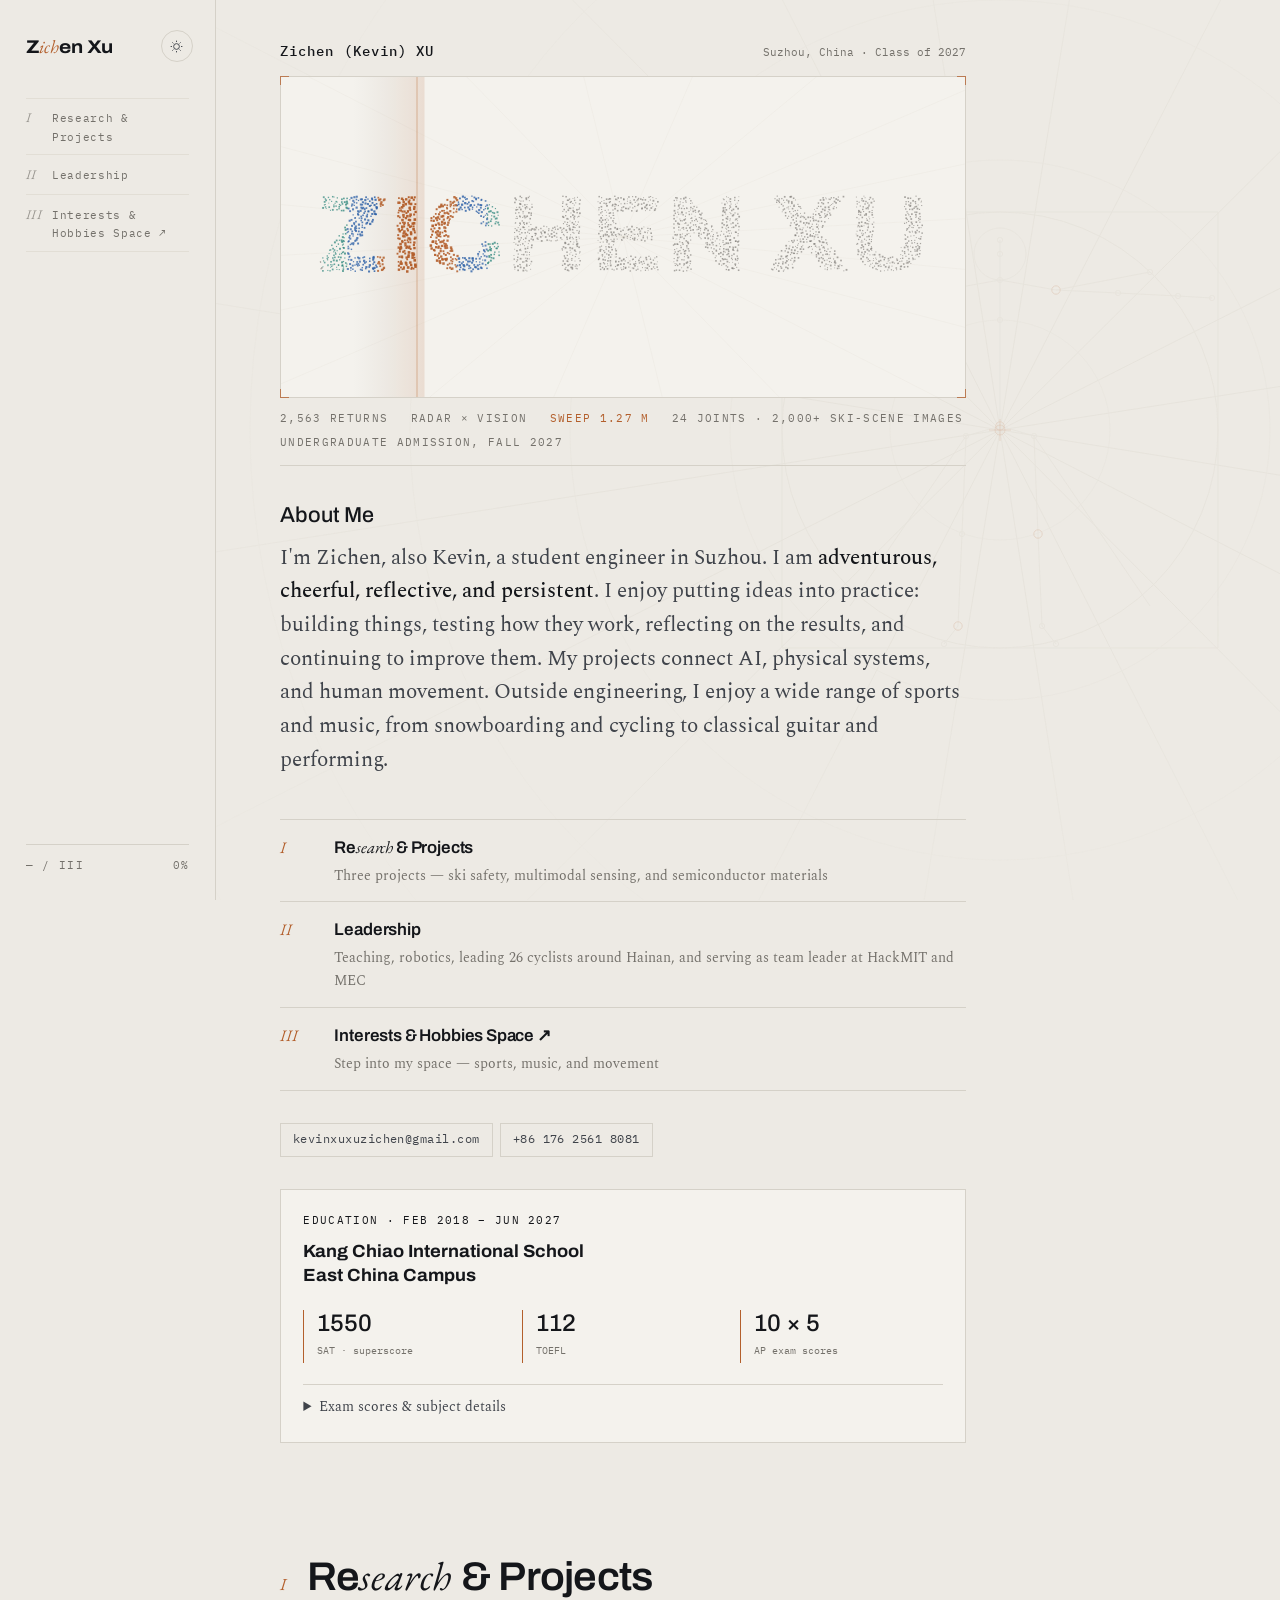
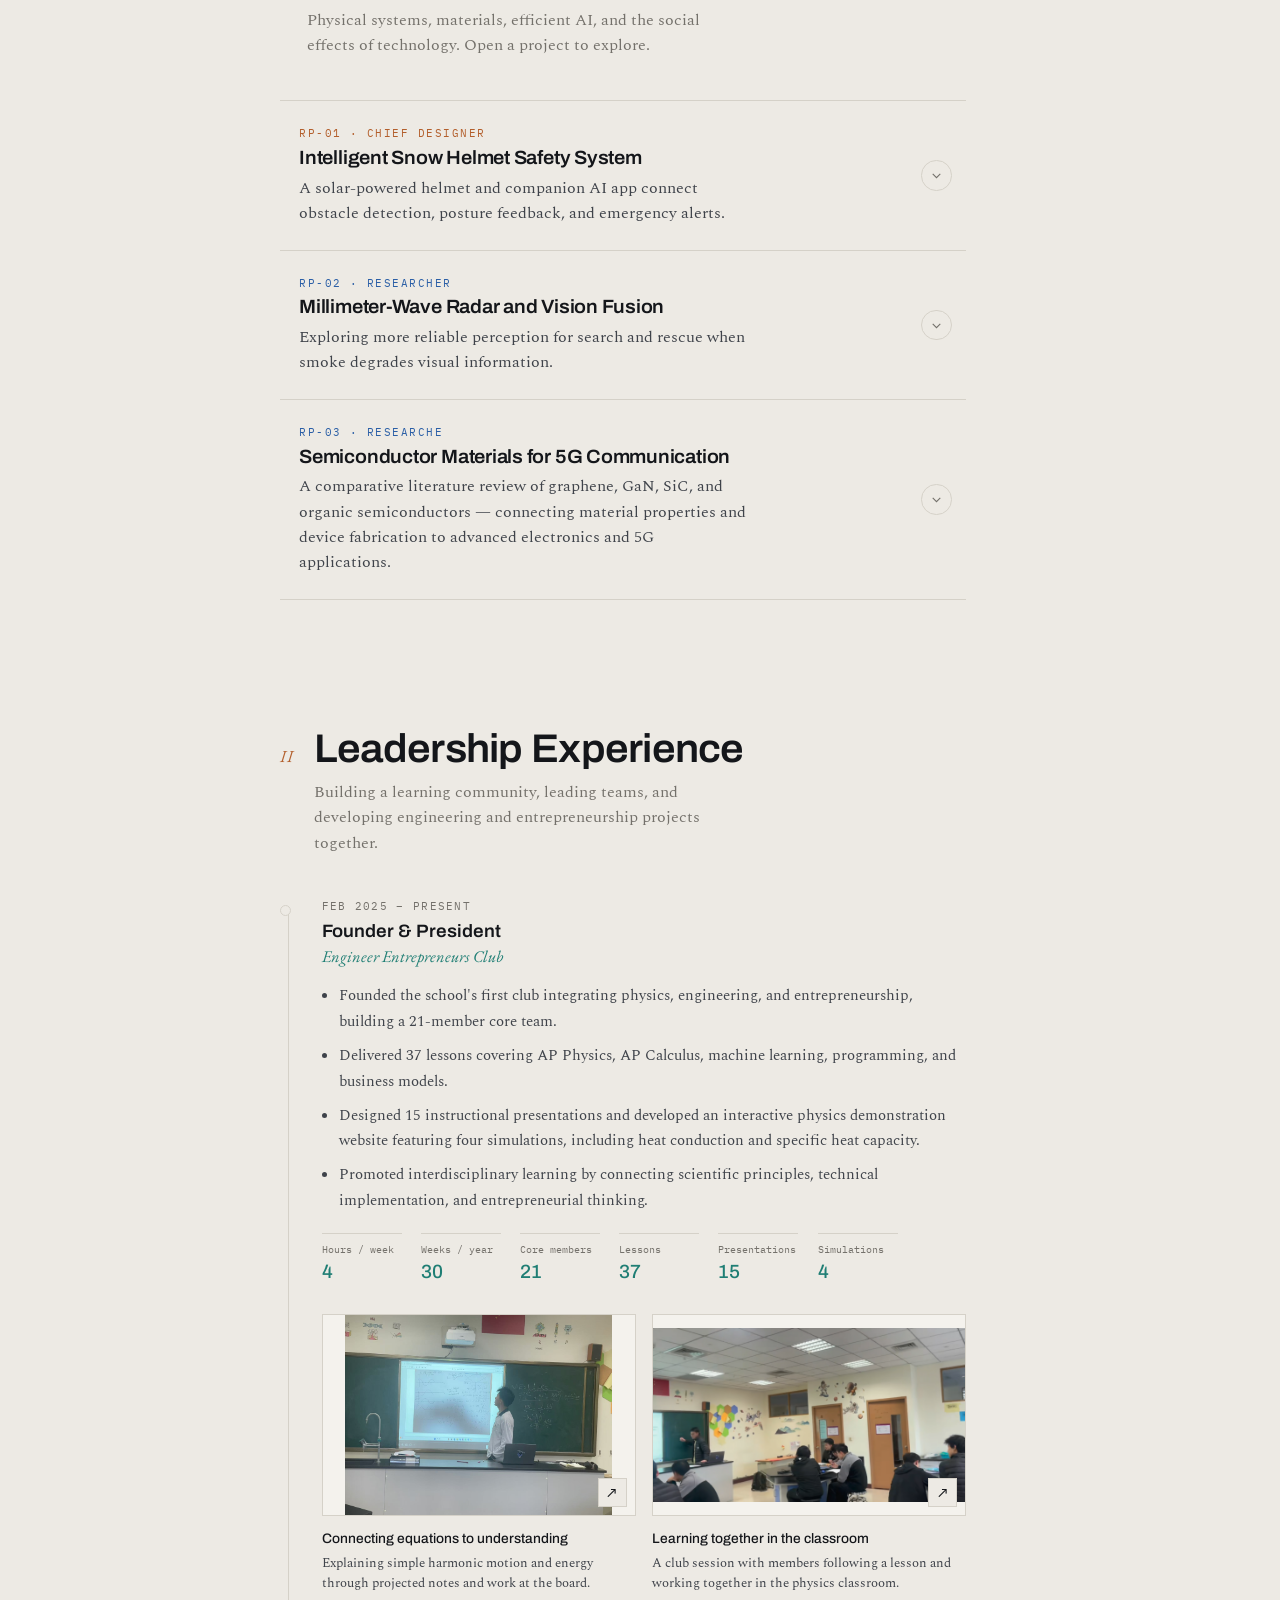
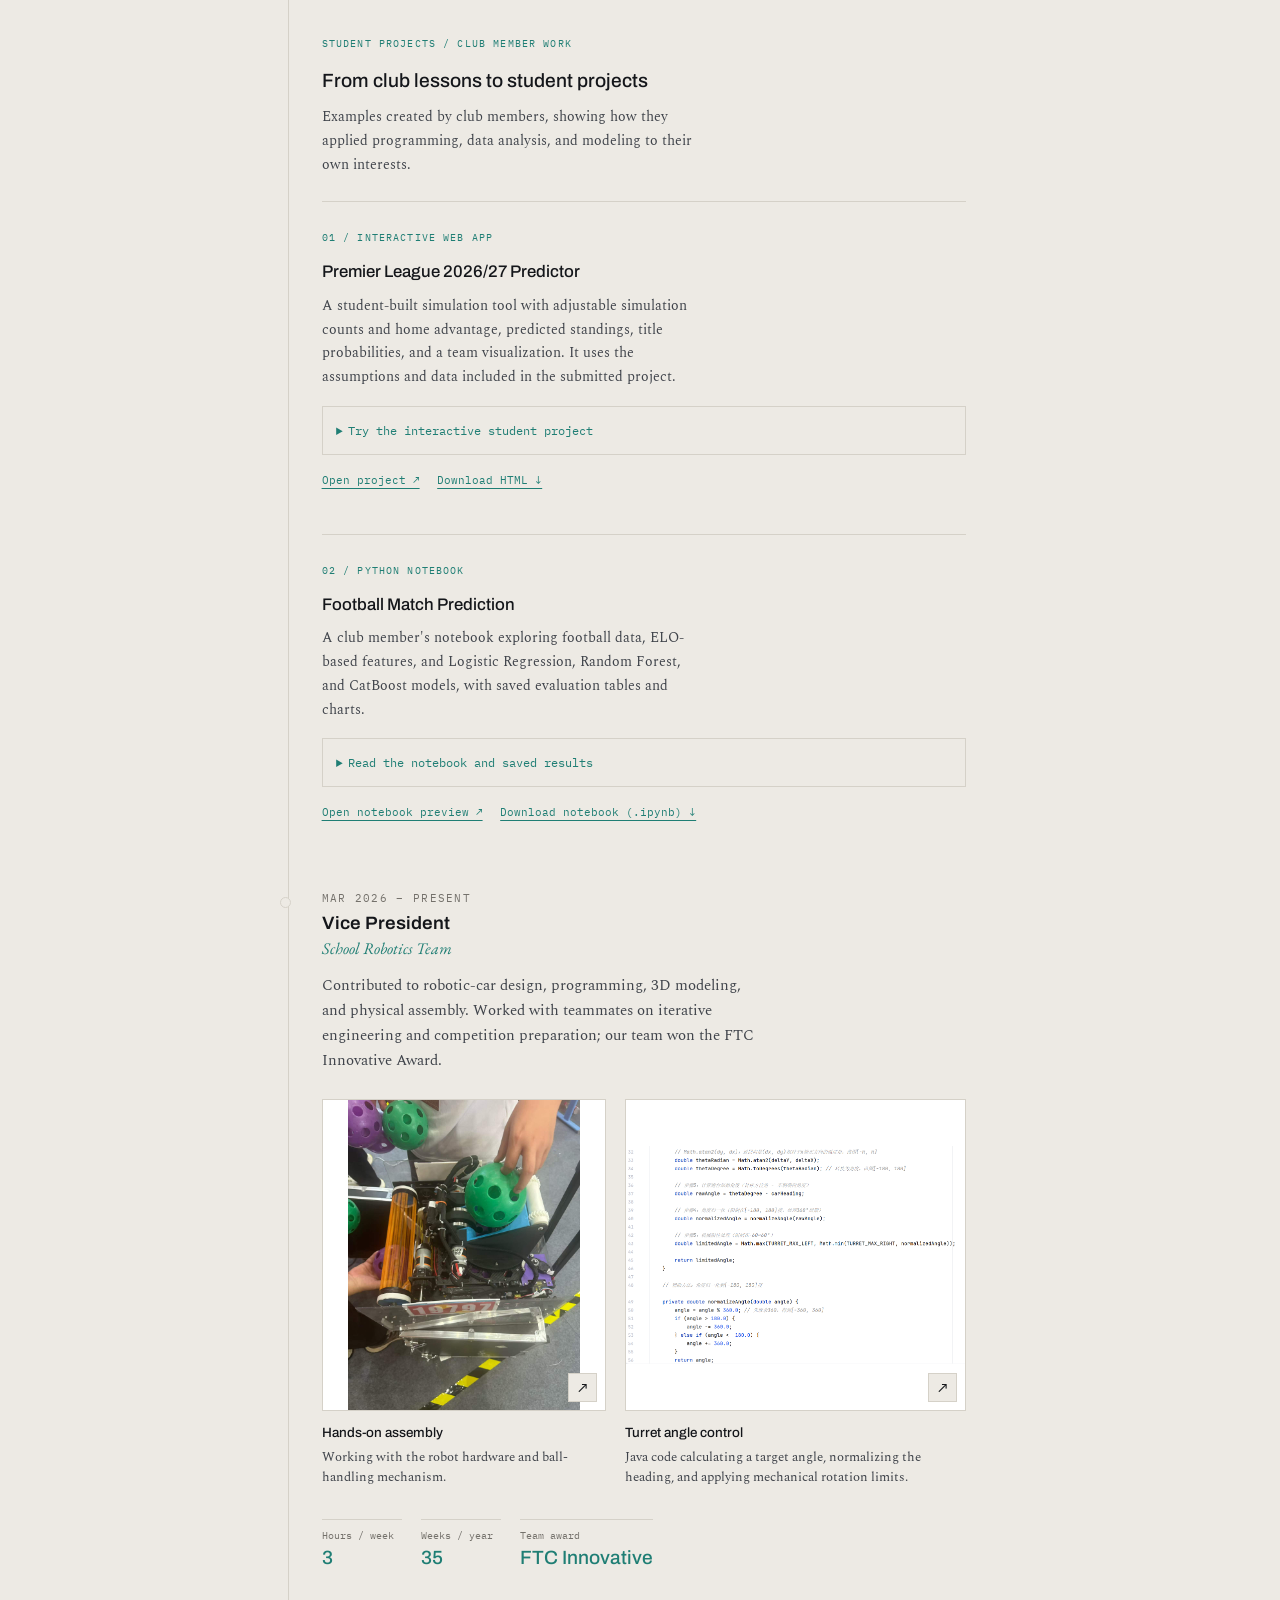
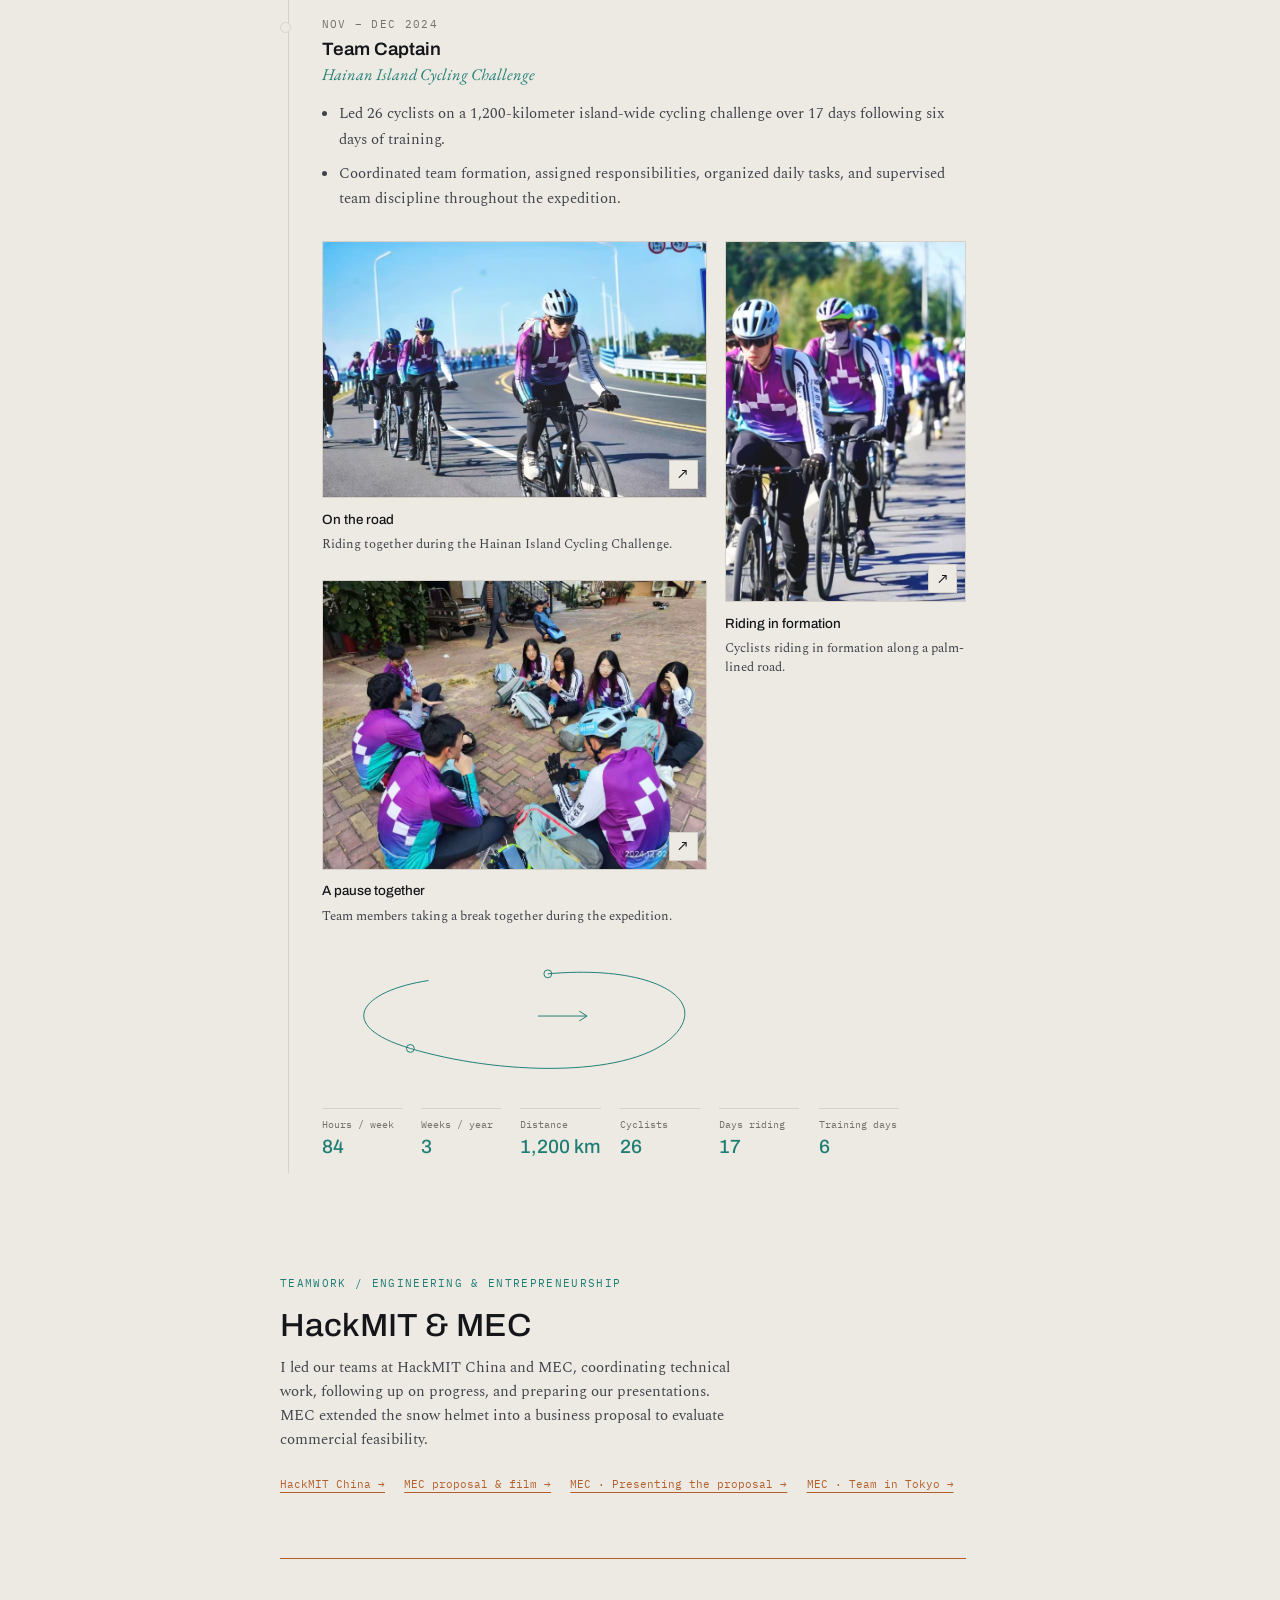
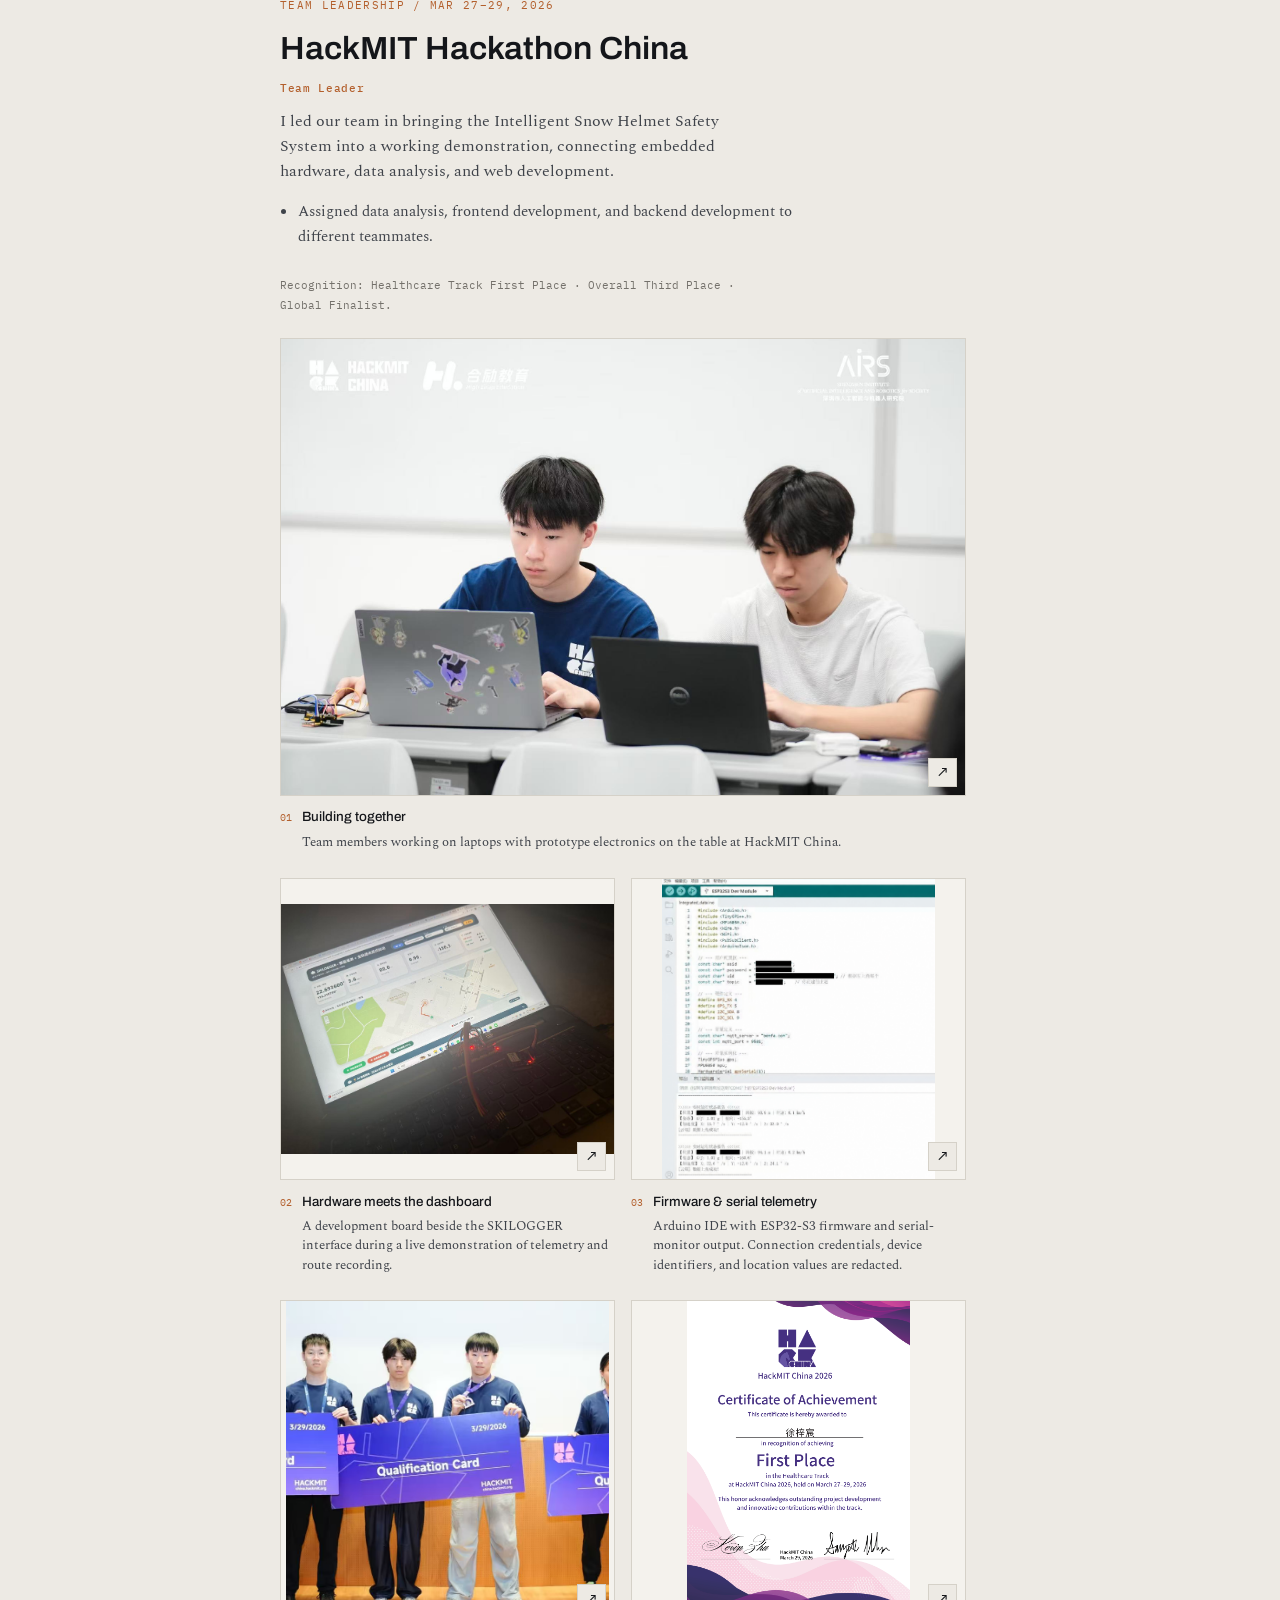
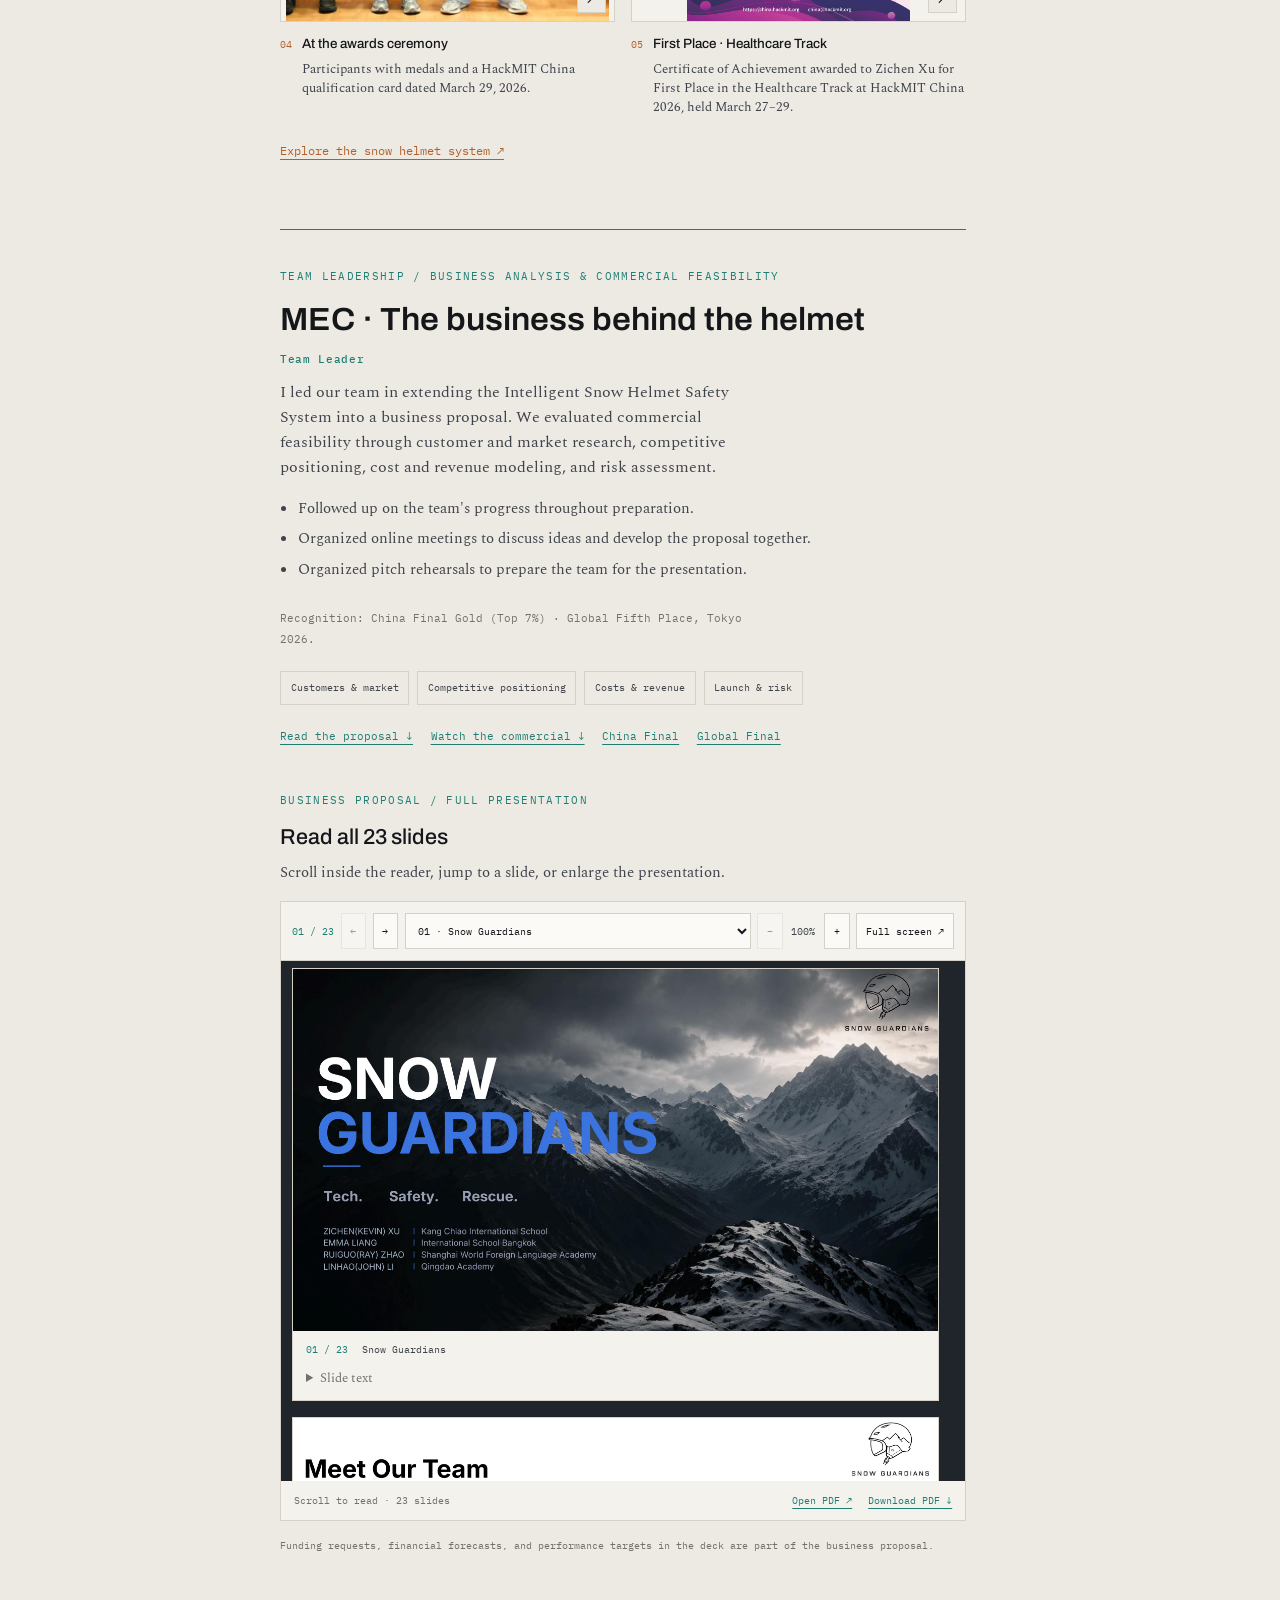
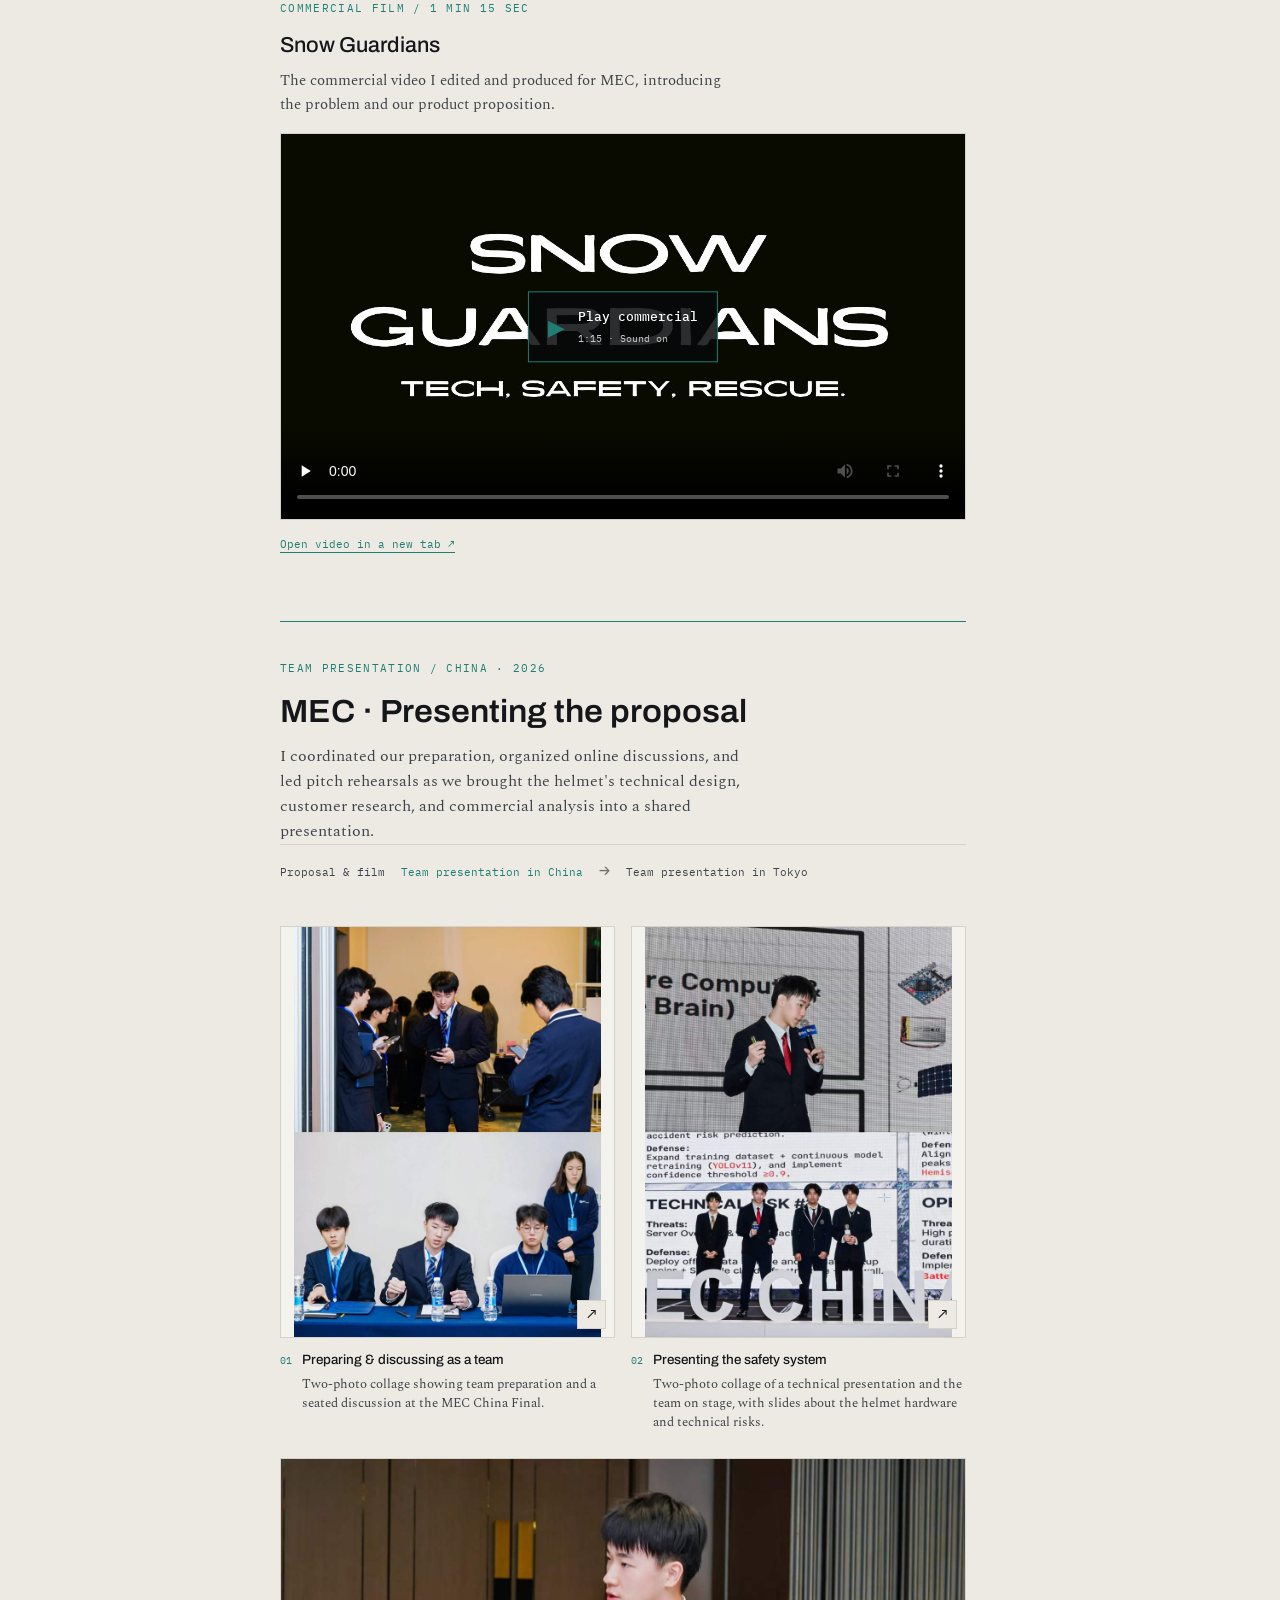
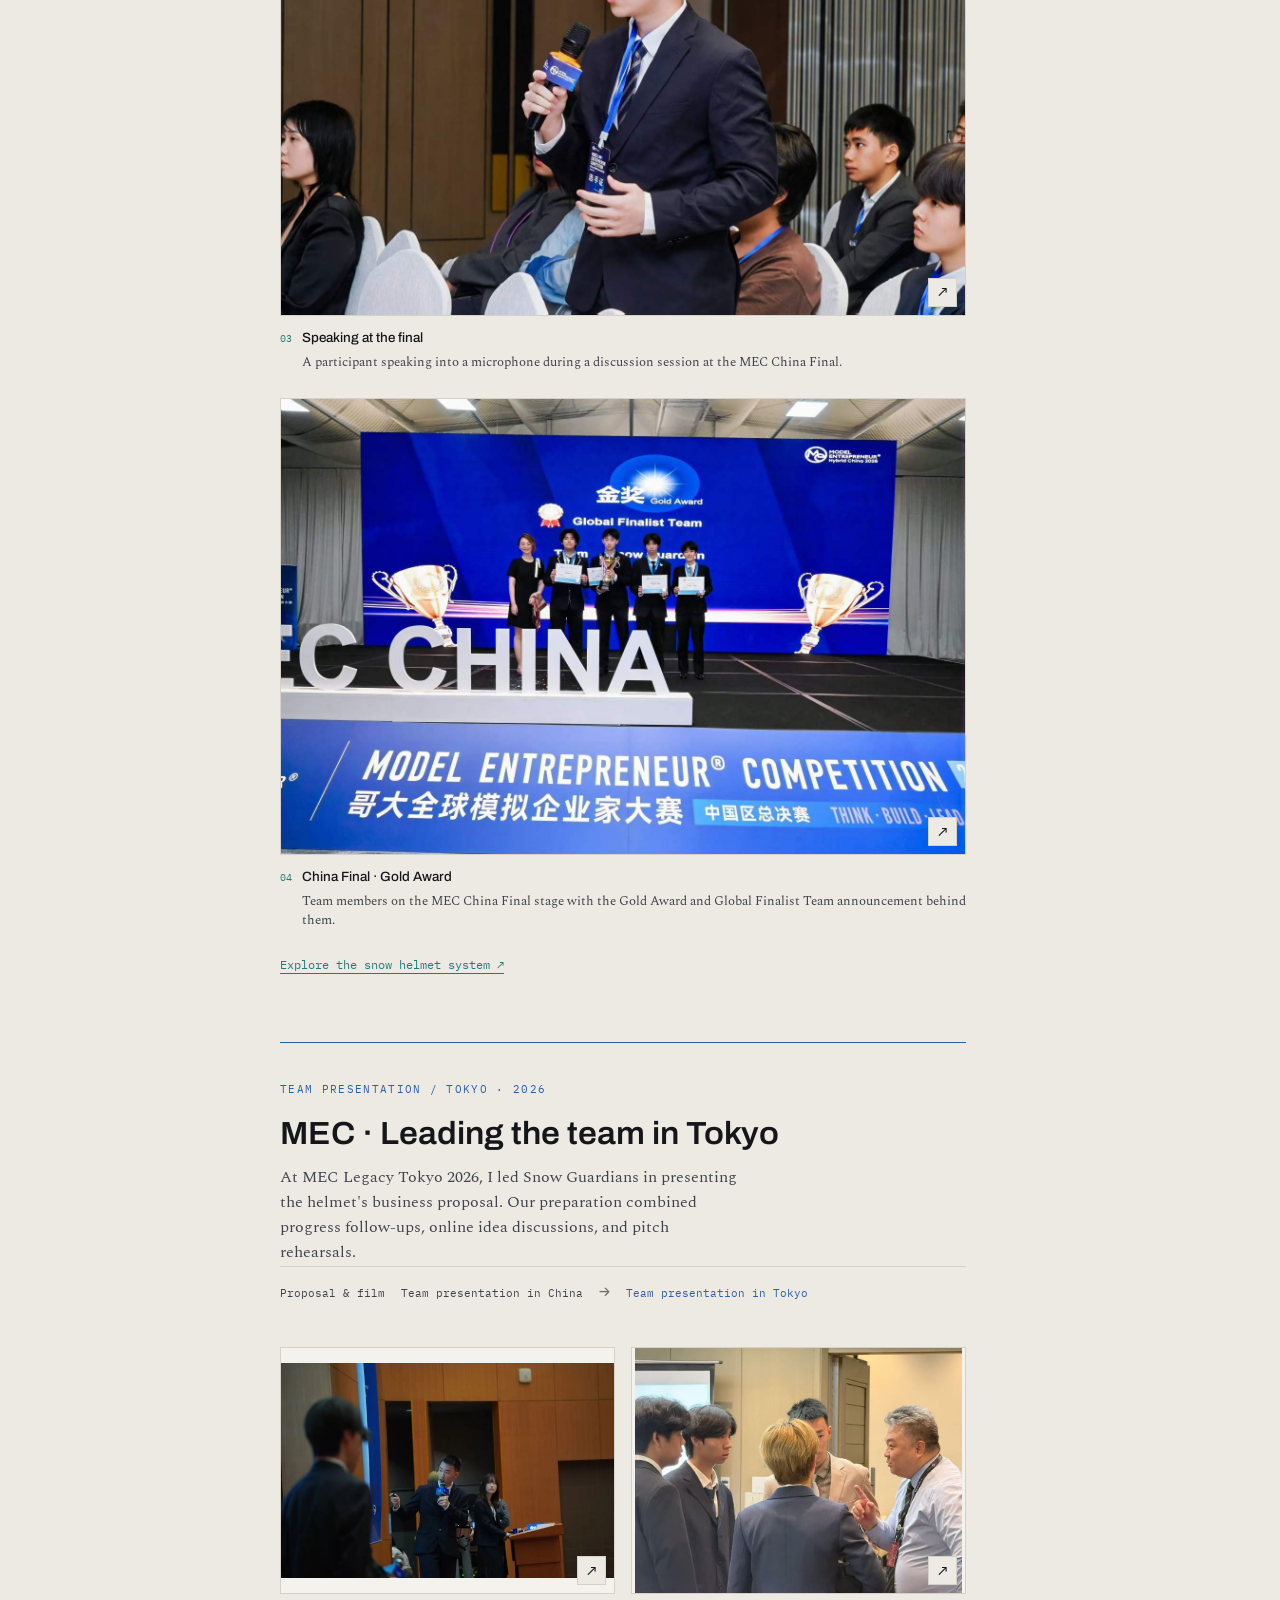
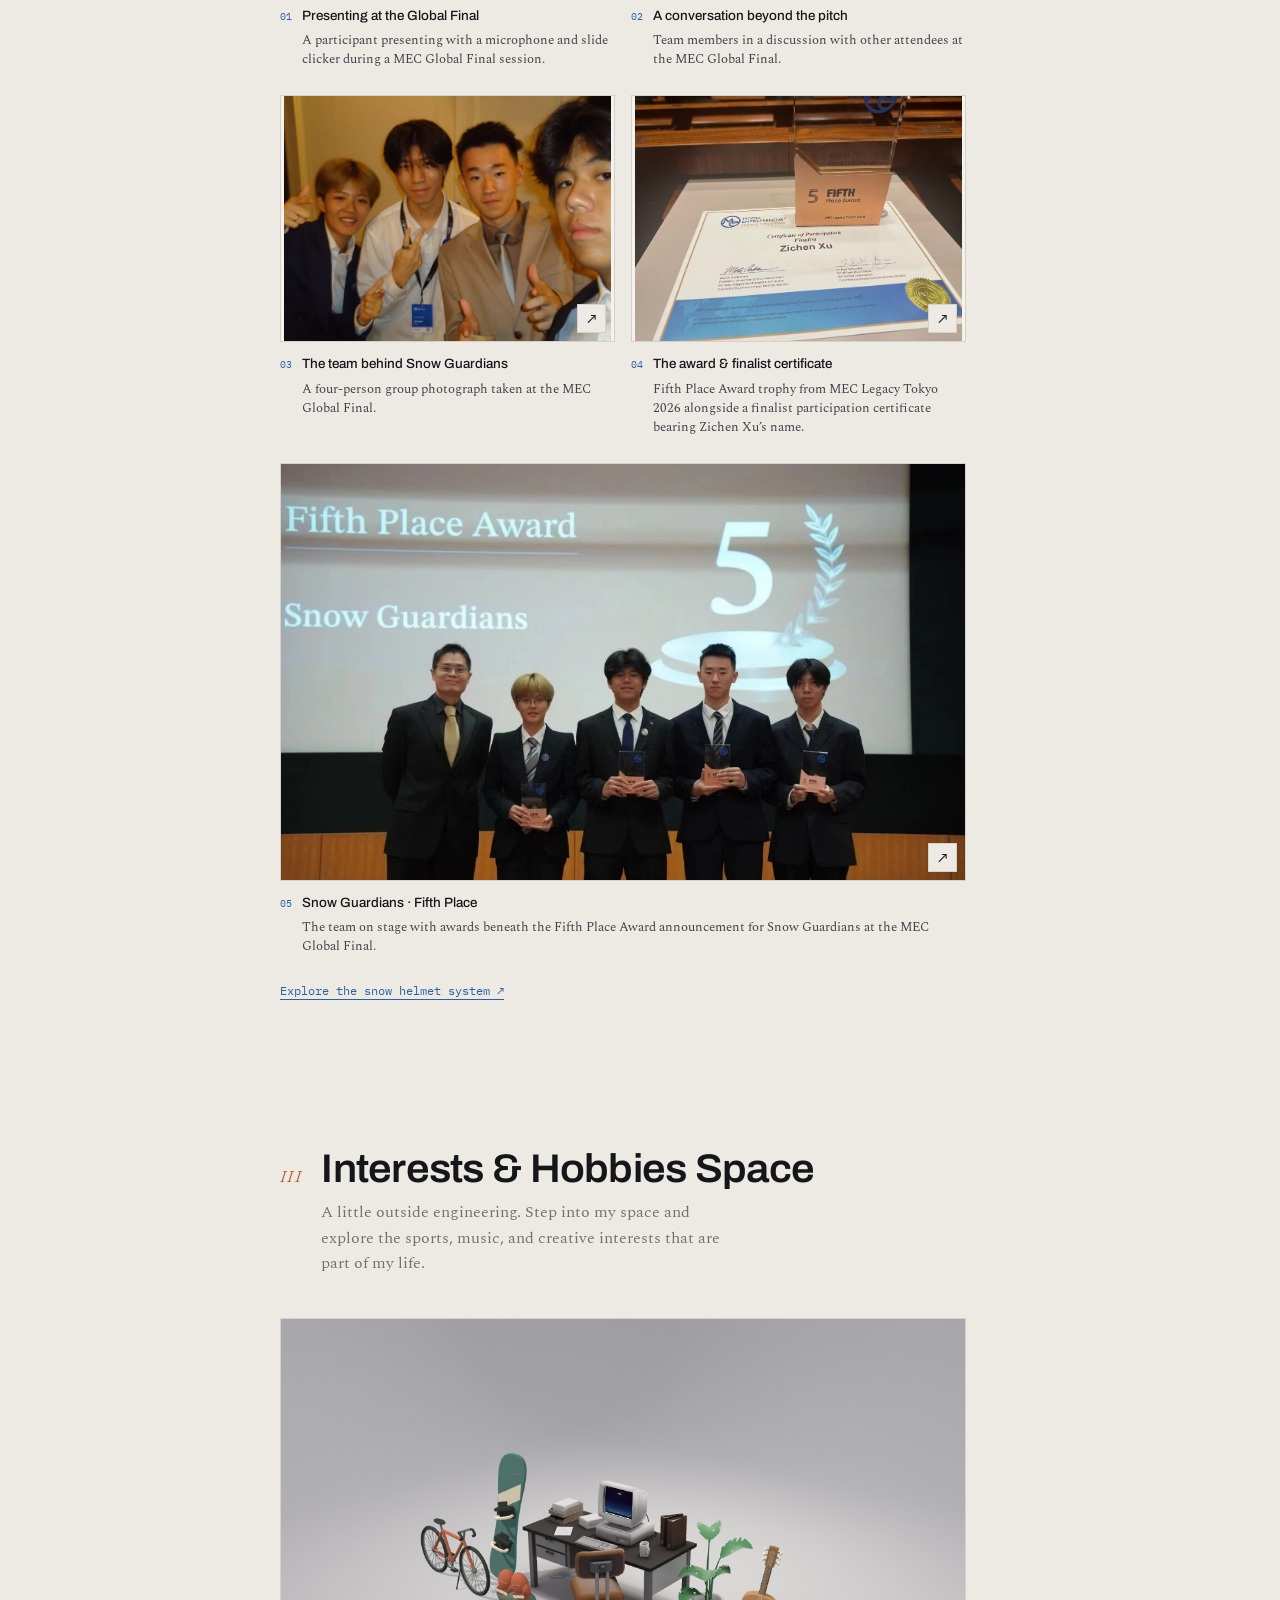
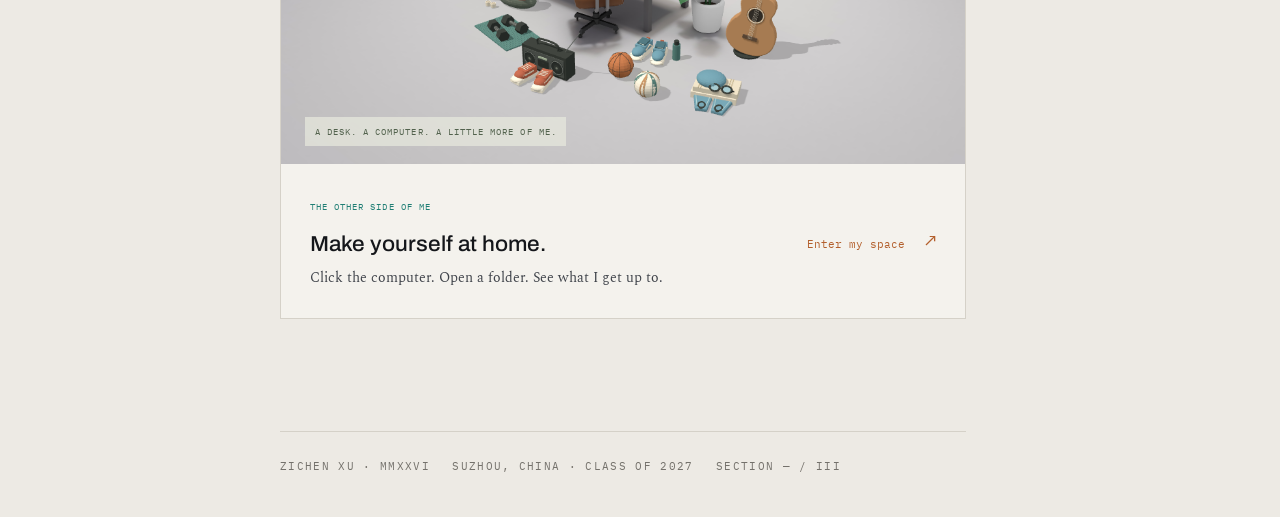
==== commit bdd96b82: "Update index.html" ====
--- a/index.html
+++ b/index.html
@@ -698,7 +698,7 @@
 <ol class="ski-app-process"><li><span>01 / TRACK</span>Identify 24 joints in skiing video.</li><li><span>02 / ANALYZE</span>Calculate relative positions, joint angles, and turn timing.</li><li><span>03 / ADVISE</span>Use movement patterns to flag potential risks and provide technique feedback.</li></ol>
 <div class="ski-app-demo"><div class="media-heading"><h4>Watch the Ski Analyzer demo</h4></div><div class="film-player"><video id="ski-demo-video" controls playsinline preload="none" poster="assets/ski-app/skier-keypoints.png" aria-label="Ski Analyzer app demonstration"><source src="assets/ski-app/ski-analyzer-demo.mp4" type="video/mp4">Your browser does not support embedded video. Open the demo using the link below.</video><button type="button" class="film-play" id="ski-demo-play" aria-label="Play Ski Analyzer demo"><span class="film-play-symbol" aria-hidden="true">▶</span><span>Play app demo<small>Ski Analyzer · full-body movement analysis</small></span></button></div><p class="film-status" id="ski-demo-status" role="status"></p><a class="media-original" href="assets/ski-app/ski-analyzer-demo.mp4" target="_blank" rel="noopener">Open demo video ↗</a></div>
 <div class="ski-app-gallery project-gallery" aria-label="Ski App pose estimation and movement analysis"><figure class="helmet-shot ski-app-shot ski-training"><button type="button" class="photo-open" aria-label="Enlarge: Training the pose model"><img src="assets/ski-app/training-results.png" width="2461" height="657" alt="Training and validation curves for detection and pose estimation across the training run." loading="lazy" decoding="async"><span class="photo-zoom" aria-hidden="true">↗</span></button><figcaption><span class="photo-number">01</span><div><h4>Training the pose model</h4><p>Training and validation curves for detection and pose estimation across the training run.</p></div></figcaption></figure><figure class="helmet-shot ski-app-shot ski-keypoints"><button type="button" class="photo-open" aria-label="Enlarge: Tracking the skier"><img src="assets/ski-app/skier-keypoints.png" width="2208" height="1066" alt="A skier detection with colored keypoints, providing the visual inputs for full-body movement analysis." loading="lazy" decoding="async"><span class="photo-zoom" aria-hidden="true">↗</span></button><figcaption><span class="photo-number">02</span><div><h4>Tracking the skier</h4><p>A skier detection with colored keypoints, providing the visual inputs for full-body movement analysis.</p></div></figcaption></figure><figure class="helmet-shot ski-app-shot "><button type="button" class="photo-open" aria-label="Enlarge: From keypoints to movement signals"><img src="assets/ski-app/movement-analysis.png" width="1264" height="882" alt="Raw and smoothed estimates of trunk inclination, knee angle, and horizontal center of mass over the video frames." loading="lazy" decoding="async"><span class="photo-zoom" aria-hidden="true">↗</span></button><figcaption><span class="photo-number">03</span><div><h4>From keypoints to movement signals</h4><p>Raw and smoothed estimates of trunk inclination, knee angle, and horizontal center of mass over the video frames.</p></div></figcaption></figure><figure class="helmet-shot ski-app-shot "><button type="button" class="photo-open" aria-label="Enlarge: Understanding turn timing"><img src="assets/ski-app/turn-phases.png" width="1950" height="655" alt="Frame-by-frame turn-phase labels: initiation, apex, completion, and transition, shown against the trunk-tilt curve." loading="lazy" decoding="async"><span class="photo-zoom" aria-hidden="true">↗</span></button><figcaption><span class="photo-number">04</span><div><h4>Understanding turn timing</h4><p>Frame-by-frame turn-phase labels: initiation, apex, completion, and transition, shown against the trunk-tilt curve.</p></div></figcaption></figure></div></div><a class="competition-link" href="#hackmit-story">HackMIT China &middot; Team leadership →</a><a class="competition-link" href="#mec-business-case">MEC · business proposal &amp; commercial film →</a><a class="competition-link" href="#mec-china-story">MEC &middot; Team presentation in China →</a><a class="competition-link" href="#mec-global-story">MEC &middot; Team presentation in Tokyo →</a></div></div></div></article><article class="rec" id="radar-project" data-open="0" style="--c:var(--azimuth)"><button class="rec-btn" type="button" aria-expanded="false" aria-controls="project-2"><div><div class="rec-tag">RP-02 · Researcher</div><h3>Millimeter-Wave Radar and Vision Fusion</h3><p class="rec-sum">Exploring more reliable perception for search and rescue when smoke degrades visual information.</p></div><span class="chev" aria-hidden="true"><svg width="13" height="13" viewBox="0 0 24 24" fill="none" stroke="currentColor" stroke-width="2"><path d="M5 9l7 7 7-7"/></svg></span></button><div class="rec-body" id="project-2" aria-hidden="true" inert><div><div class="rec-inner"><div class="radar-paper-block"><div class="media-heading"><span class="mono">FULL PAPER / 25 PAGES</span><h4>Read the RIME paper</h4><p>RIME: Raw mmWave I/Q Evidence Meets Visual Geometry for Grid-Level Indoor Wall-Structure Mapping</p><p>Scroll through the complete paper, jump to a page, or open a larger view.</p></div><div class="deck-reader paper-reader" id="radar-paper-reader" data-reader-prefix="radar-paper" aria-label="RIME full paper reader"><div class="deck-toolbar"><span id="radar-paper-count" class="deck-count" aria-live="polite">01 / 25</span><button type="button" id="radar-paper-prev" aria-label="Previous page">←</button><button type="button" id="radar-paper-next" aria-label="Next page">→</button><select id="radar-paper-jump" aria-label="Jump to paper page"><option value="1">01 · Title and abstract</option><option value="2">02 · Contents</option><option value="3">03 · Introduction</option><option value="4">04 · Related work</option><option value="5">05 · Related work continued</option><option value="6">06 · System overview</option><option value="7">07 · Pipeline and notation</option><option value="8">08 · Radar processing</option><option value="9">09 · Radar evidence and visual geometry</option><option value="10">10 · Visual geometry processing</option><option value="11">11 · Grid mapping and alignment</option><option value="12">12 · Alignment and fusion</option><option value="13">13 · Mapping rules</option><option value="14">14 · Experimental setup</option><option value="15">15 · Deployment trials</option><option value="16">16 · Evidence fusion results</option><option value="17">17 · False alarm control</option><option value="18">18 · False alarm control continued</option><option value="19">19 · Radar contribution and ablation</option><option value="20">20 · Parameter sensitivity and conclusion</option><option value="21">21 · References</option><option value="22">22 · References continued</option><option value="23">23 · References continued</option><option value="24">24 · References continued</option><option value="25">25 · References continued</option></select><button type="button" id="radar-paper-zoom-out" aria-label="Zoom out">−</button><output id="radar-paper-zoom-label" aria-live="polite">100%</output><button type="button" id="radar-paper-zoom-in" aria-label="Zoom in">+</button><button type="button" id="radar-paper-fullscreen">Full screen ↗</button></div>
-<div class="deck-scroll" id="radar-paper-scroll" role="region" tabindex="0" aria-label="Scroll to read all 16 paper pages. Page Up and Page Down move between pages."><div class="deck-pages"><figure class="deck-slide paper-page" data-slide="1" aria-label="Paper page 1 of 25: Title and abstract"><img src="assets/radar/paper-pages/page-01.jpg" width="2010" height="2600" alt="RIME paper page 1 — Title and abstract" loading="lazy" decoding="async"><figcaption><span>01 / 25</span> Title and abstract</figcaption></figure><figure class="deck-slide paper-page" data-slide="2" aria-label="Paper page 2 of 25: Contents"><img src="assets/radar/paper-pages/page-02.jpg" width="2010" height="2600" alt="RIME paper page 2 — Contents" loading="lazy" decoding="async"><figcaption><span>02 / 25</span> Contents</figcaption></figure><figure class="deck-slide paper-page" data-slide="3" aria-label="Paper page 3 of 25: Introduction"><img src="assets/radar/paper-pages/page-03.jpg" width="2010" height="2600" alt="RIME paper page 3 — Introduction" loading="lazy" decoding="async"><figcaption><span>03 / 25</span> Introduction</figcaption></figure><figure class="deck-slide paper-page" data-slide="4" aria-label="Paper page 4 of 25: Related work"><img src="assets/radar/paper-pages/page-04.jpg" width="2010" height="2600" alt="RIME paper page 4 — Related work" loading="lazy" decoding="async"><figcaption><span>04 / 25</span> Related work</figcaption></figure><figure class="deck-slide paper-page" data-slide="5" aria-label="Paper page 5 of 25: Related work continued"><img src="assets/radar/paper-pages/page-05.jpg" width="2010" height="2600" alt="RIME paper page 5 — Related work continued" loading="lazy" decoding="async"><figcaption><span>05 / 25</span> Related work continued</figcaption></figure><figure class="deck-slide paper-page" data-slide="6" aria-label="Paper page 6 of 25: System overview"><img src="assets/radar/paper-pages/page-06.jpg" width="2010" height="2600" alt="RIME paper page 6 — System overview" loading="lazy" decoding="async"><figcaption><span>06 / 25</span> System overview</figcaption></figure><figure class="deck-slide paper-page" data-slide="7" aria-label="Paper page 7 of 25: Pipeline and notation"><img src="assets/radar/paper-pages/page-07.jpg" width="2010" height="2600" alt="RIME paper page 7 — Pipeline and notation" loading="lazy" decoding="async"><figcaption><span>07 / 25</span> Pipeline and notation</figcaption></figure><figure class="deck-slide paper-page" data-slide="8" aria-label="Paper page 8 of 25: Radar processing"><img src="assets/radar/paper-pages/page-08.jpg" width="2010" height="2600" alt="RIME paper page 8 — Radar processing" loading="lazy" decoding="async"><figcaption><span>08 / 25</span> Radar processing</figcaption></figure><figure class="deck-slide paper-page" data-slide="9" aria-label="Paper page 9 of 25: Radar evidence and visual geometry"><img src="assets/radar/paper-pages/page-09.jpg" width="2010" height="2600" alt="RIME paper page 9 — Radar evidence and visual geometry" loading="lazy" decoding="async"><figcaption><span>09 / 25</span> Radar evidence and visual geometry</figcaption></figure><figure class="deck-slide paper-page" data-slide="10" aria-label="Paper page 10 of 25: Visual geometry processing"><img src="assets/radar/paper-pages/page-10.jpg" width="2010" height="2600" alt="RIME paper page 10 — Visual geometry processing" loading="lazy" decoding="async"><figcaption><span>10 / 25</span> Visual geometry processing</figcaption></figure><figure class="deck-slide paper-page" data-slide="11" aria-label="Paper page 11 of 25: Grid mapping and alignment"><img src="assets/radar/paper-pages/page-11.jpg" width="2010" height="2600" alt="RIME paper page 11 — Grid mapping and alignment" loading="lazy" decoding="async"><figcaption><span>11 / 25</span> Grid mapping and alignment</figcaption></figure><figure class="deck-slide paper-page" data-slide="12" aria-label="Paper page 12 of 25: Alignment and fusion"><img src="assets/radar/paper-pages/page-12.jpg" width="2010" height="2600" alt="RIME paper page 12 — Alignment and fusion" loading="lazy" decoding="async"><figcaption><span>12 / 25</span> Alignment and fusion</figcaption></figure><figure class="deck-slide paper-page" data-slide="13" aria-label="Paper page 13 of 25: Mapping rules"><img src="assets/radar/paper-pages/page-13.jpg" width="2010" height="2600" alt="RIME paper page 13 — Mapping rules" loading="lazy" decoding="async"><figcaption><span>13 / 25</span> Mapping rules</figcaption></figure><figure class="deck-slide paper-page" data-slide="14" aria-label="Paper page 14 of 25: Experimental setup"><img src="assets/radar/paper-pages/page-14.jpg" width="2010" height="2600" alt="RIME paper page 14 — Experimental setup" loading="lazy" decoding="async"><figcaption><span>14 / 25</span> Experimental setup</figcaption></figure><figure class="deck-slide paper-page" data-slide="15" aria-label="Paper page 15 of 25: Deployment trials"><img src="assets/radar/paper-pages/page-15.jpg" width="2010" height="2600" alt="RIME paper page 15 — Deployment trials" loading="lazy" decoding="async"><figcaption><span>15 / 25</span> Deployment trials</figcaption></figure><figure class="deck-slide paper-page" data-slide="16" aria-label="Paper page 16 of 25: Evidence fusion results"><img src="assets/radar/paper-pages/page-16.jpg" width="2010" height="2600" alt="RIME paper page 16 — Evidence fusion results" loading="lazy" decoding="async"><figcaption><span>16 / 25</span> Evidence fusion results</figcaption></figure><figure class="deck-slide paper-page" data-slide="17" aria-label="Paper page 17 of 25: False alarm control"><img src="assets/radar/paper-pages/page-17.jpg" width="2010" height="2600" alt="RIME paper page 17 — False alarm control" loading="lazy" decoding="async"><figcaption><span>17 / 25</span> False alarm control</figcaption></figure><figure class="deck-slide paper-page" data-slide="18" aria-label="Paper page 18 of 25: False alarm control continued"><img src="assets/radar/paper-pages/page-18.jpg" width="2010" height="2600" alt="RIME paper page 18 — False alarm control continued" loading="lazy" decoding="async"><figcaption><span>18 / 25</span> False alarm control continued</figcaption></figure><figure class="deck-slide paper-page" data-slide="19" aria-label="Paper page 19 of 25: Radar contribution and ablation"><img src="assets/radar/paper-pages/page-19.jpg" width="2010" height="2600" alt="RIME paper page 19 — Radar contribution and ablation" loading="lazy" decoding="async"><figcaption><span>19 / 25</span> Radar contribution and ablation</figcaption></figure><figure class="deck-slide paper-page" data-slide="20" aria-label="Paper page 20 of 25: Parameter sensitivity and conclusion"><img src="assets/radar/paper-pages/page-20.jpg" width="2010" height="2600" alt="RIME paper page 20 — Parameter sensitivity and conclusion" loading="lazy" decoding="async"><figcaption><span>20 / 25</span> Parameter sensitivity and conclusion</figcaption></figure><figure class="deck-slide paper-page" data-slide="21" aria-label="Paper page 21 of 25: References"><img src="assets/radar/paper-pages/page-21.jpg" width="2010" height="2600" alt="RIME paper page 21 — References" loading="lazy" decoding="async"><figcaption><span>21 / 25</span> References</figcaption></figure><figure class="deck-slide paper-page" data-slide="22" aria-label="Paper page 22 of 25: References continued"><img src="assets/radar/paper-pages/page-22.jpg" width="2010" height="2600" alt="RIME paper page 22 — References continued" loading="lazy" decoding="async"><figcaption><span>22 / 25</span> References continued</figcaption></figure><figure class="deck-slide paper-page" data-slide="23" aria-label="Paper page 23 of 25: References continued"><img src="assets/radar/paper-pages/page-23.jpg" width="2010" height="2600" alt="RIME paper page 23 — References continued" loading="lazy" decoding="async"><figcaption><span>23 / 25</span> References continued</figcaption></figure><figure class="deck-slide paper-page" data-slide="24" aria-label="Paper page 24 of 25: References continued"><img src="assets/radar/paper-pages/page-24.jpg" width="2010" height="2600" alt="RIME paper page 24 — References continued" loading="lazy" decoding="async"><figcaption><span>24 / 25</span> References continued</figcaption></figure><figure class="deck-slide paper-page" data-slide="25" aria-label="Paper page 25 of 25: References continued"><img src="assets/radar/paper-pages/page-25.jpg" width="2010" height="2600" alt="RIME paper page 25 — References continued" loading="lazy" decoding="async"><figcaption><span>25 / 25</span> References continued</figcaption></figure></div></div><div class="deck-footer"><span>Scroll to read · 25 pages</span><a href="assets/radar/rime-paper.pdf" target="_blank" rel="noopener">Open PDF ↗</a><a href="assets/radar/rime-paper.pdf" download>Download PDF ↓</a></div></div></div><ul><li>Investigated radar–vision fusion for smoke-obscured search-and-rescue scenarios.</li><li>Explored ways to improve sensing reliability while preserving geometric detail.</li><li>Studied multimodal perception approaches with potential applications in emergency response.</li></ul><dl class="facts"><div><dt>Period</dt><dd>Apr – Oct 2026</dd></div><div><dt>Role</dt><dd>Researcher</dd></div><div><dt>Commitment</dt><dd>5 hrs/wk · 26 wks/yr</dd></div></dl></div></div></div></article><article class="rec" id="semiconductor-project" data-open="0" style="--c:var(--azimuth)"><button class="rec-btn" type="button" aria-expanded="false" aria-controls="project-4"><div><div class="rec-tag">RP-03 · Researcher</div><h3>Semiconductor Materials for 5G Communication</h3><p class="rec-sum">A comparative literature review of graphene, GaN, SiC, and organic semiconductors — connecting material properties and device fabrication to advanced electronics and 5G applications.</p></div><span class="chev" aria-hidden="true"><svg width="13" height="13" viewBox="0 0 24 24" fill="none" stroke="currentColor" stroke-width="2"><path d="M5 9l7 7 7-7"/></svg></span></button><div class="rec-body" id="project-4" aria-hidden="true" inert><div><div class="rec-inner"><div class="paper-overview"><div class="mono">Research focus</div><p class="paper-title"><cite>Beyond Silicon: Exploring Graphene, GaN, SiC and Organic Semiconductors for Advanced Electronics and 5G Communication</cite></p><div class="paper-overview-grid"><ul><li>Compared four alternatives to silicon through carrier mobility, bandgap, breakdown field, thermal behavior, flexibility, and manufacturing requirements.</li><li>Examined graphene-based transistors, frequency multiplication, and transparent electrodes, alongside the challenge of its zero bandgap.</li><li>Reviewed polarization-induced two-dimensional electron gases in AlGaN/GaN HEMTs and SiC device structures for high-voltage, thermally demanding applications.</li><li>Explored strain-dependent mobility in organic semiconductors and fabrication approaches including inkjet printing, surface patterning, thermal evaporation, and solution coating.</li><li>Connected these material and device choices to tunable graphene antennas, GaN power amplifiers, and compact or flexible communication hardware.</li><li>Identified future directions in organic semiconductor stability, oxidation resistance, and carrier transport.</li></ul><dl class="facts"><div><dt>Period</dt><dd>Jul 2025</dd></div><div><dt>Role</dt><dd>Team leader</dd></div><div><dt>Method</dt><dd>Literature review</dd></div><div><dt>Sources</dt><dd>28 cited references</dd></div><div><dt>Paper</dt><dd>4,200 words</dd></div><div><dt>Status</dt><dd>Accepted · IFMPT 2026</dd></div></dl></div></div><div class="semiconductor-acceptance-gallery project-gallery" aria-label="IFMPT 2026 acceptance letter"><figure class="helmet-shot semiconductor-acceptance"><button type="button" class="photo-open" aria-label="Enlarge IFMPT 2026 acceptance letter"><img src="assets/semiconductor/acceptance-letter.png" width="841" height="1195" alt="IFMPT 2026 acceptance letter for Zichen Xu, manuscript IFMPT-6343, Beyond Silicon: Exploring Graphene, GaN, SiC and Organic Semiconductors for Advanced Electronics and 5G Communication." loading="lazy" decoding="async"><span class="photo-zoom" aria-hidden="true">↗</span></button><figcaption><div><h4>Accepted · IFMPT 2026</h4><p>Acceptance letter · Manuscript IFMPT-6343</p></div></figcaption></figure></div>
+<div class="deck-scroll" id="radar-paper-scroll" role="region" tabindex="0" aria-label="Scroll to read all 16 paper pages. Page Up and Page Down move between pages."><div class="deck-pages"><figure class="deck-slide paper-page" data-slide="1" aria-label="Paper page 1 of 25: Title and abstract"><img src="assets/radar/paper-pages/page-01.jpg" width="2010" height="2600" alt="RIME paper page 1 — Title and abstract" loading="lazy" decoding="async"><figcaption><span>01 / 25</span> Title and abstract</figcaption></figure><figure class="deck-slide paper-page" data-slide="2" aria-label="Paper page 2 of 25: Contents"><img src="assets/radar/paper-pages/page-02.jpg" width="2010" height="2600" alt="RIME paper page 2 — Contents" loading="lazy" decoding="async"><figcaption><span>02 / 25</span> Contents</figcaption></figure><figure class="deck-slide paper-page" data-slide="3" aria-label="Paper page 3 of 25: Introduction"><img src="assets/radar/paper-pages/page-03.jpg" width="2010" height="2600" alt="RIME paper page 3 — Introduction" loading="lazy" decoding="async"><figcaption><span>03 / 25</span> Introduction</figcaption></figure><figure class="deck-slide paper-page" data-slide="4" aria-label="Paper page 4 of 25: Related work"><img src="assets/radar/paper-pages/page-04.jpg" width="2010" height="2600" alt="RIME paper page 4 — Related work" loading="lazy" decoding="async"><figcaption><span>04 / 25</span> Related work</figcaption></figure><figure class="deck-slide paper-page" data-slide="5" aria-label="Paper page 5 of 25: Related work continued"><img src="assets/radar/paper-pages/page-05.jpg" width="2010" height="2600" alt="RIME paper page 5 — Related work continued" loading="lazy" decoding="async"><figcaption><span>05 / 25</span> Related work continued</figcaption></figure><figure class="deck-slide paper-page" data-slide="6" aria-label="Paper page 6 of 25: System overview"><img src="assets/radar/paper-pages/page-06.jpg" width="2010" height="2600" alt="RIME paper page 6 — System overview" loading="lazy" decoding="async"><figcaption><span>06 / 25</span> System overview</figcaption></figure><figure class="deck-slide paper-page" data-slide="7" aria-label="Paper page 7 of 25: Pipeline and notation"><img src="assets/radar/paper-pages/page-07.jpg" width="2010" height="2600" alt="RIME paper page 7 — Pipeline and notation" loading="lazy" decoding="async"><figcaption><span>07 / 25</span> Pipeline and notation</figcaption></figure><figure class="deck-slide paper-page" data-slide="8" aria-label="Paper page 8 of 25: Radar processing"><img src="assets/radar/paper-pages/page-08.jpg" width="2010" height="2600" alt="RIME paper page 8 — Radar processing" loading="lazy" decoding="async"><figcaption><span>08 / 25</span> Radar processing</figcaption></figure><figure class="deck-slide paper-page" data-slide="9" aria-label="Paper page 9 of 25: Radar evidence and visual geometry"><img src="assets/radar/paper-pages/page-09.jpg" width="2010" height="2600" alt="RIME paper page 9 — Radar evidence and visual geometry" loading="lazy" decoding="async"><figcaption><span>09 / 25</span> Radar evidence and visual geometry</figcaption></figure><figure class="deck-slide paper-page" data-slide="10" aria-label="Paper page 10 of 25: Visual geometry processing"><img src="assets/radar/paper-pages/page-10.jpg" width="2010" height="2600" alt="RIME paper page 10 — Visual geometry processing" loading="lazy" decoding="async"><figcaption><span>10 / 25</span> Visual geometry processing</figcaption></figure><figure class="deck-slide paper-page" data-slide="11" aria-label="Paper page 11 of 25: Grid mapping and alignment"><img src="assets/radar/paper-pages/page-11.jpg" width="2010" height="2600" alt="RIME paper page 11 — Grid mapping and alignment" loading="lazy" decoding="async"><figcaption><span>11 / 25</span> Grid mapping and alignment</figcaption></figure><figure class="deck-slide paper-page" data-slide="12" aria-label="Paper page 12 of 25: Alignment and fusion"><img src="assets/radar/paper-pages/page-12.jpg" width="2010" height="2600" alt="RIME paper page 12 — Alignment and fusion" loading="lazy" decoding="async"><figcaption><span>12 / 25</span> Alignment and fusion</figcaption></figure><figure class="deck-slide paper-page" data-slide="13" aria-label="Paper page 13 of 25: Mapping rules"><img src="assets/radar/paper-pages/page-13.jpg" width="2010" height="2600" alt="RIME paper page 13 — Mapping rules" loading="lazy" decoding="async"><figcaption><span>13 / 25</span> Mapping rules</figcaption></figure><figure class="deck-slide paper-page" data-slide="14" aria-label="Paper page 14 of 25: Experimental setup"><img src="assets/radar/paper-pages/page-14.jpg" width="2010" height="2600" alt="RIME paper page 14 — Experimental setup" loading="lazy" decoding="async"><figcaption><span>14 / 25</span> Experimental setup</figcaption></figure><figure class="deck-slide paper-page" data-slide="15" aria-label="Paper page 15 of 25: Deployment trials"><img src="assets/radar/paper-pages/page-15.jpg" width="2010" height="2600" alt="RIME paper page 15 — Deployment trials" loading="lazy" decoding="async"><figcaption><span>15 / 25</span> Deployment trials</figcaption></figure><figure class="deck-slide paper-page" data-slide="16" aria-label="Paper page 16 of 25: Evidence fusion results"><img src="assets/radar/paper-pages/page-16.jpg" width="2010" height="2600" alt="RIME paper page 16 — Evidence fusion results" loading="lazy" decoding="async"><figcaption><span>16 / 25</span> Evidence fusion results</figcaption></figure><figure class="deck-slide paper-page" data-slide="17" aria-label="Paper page 17 of 25: False alarm control"><img src="assets/radar/paper-pages/page-17.jpg" width="2010" height="2600" alt="RIME paper page 17 — False alarm control" loading="lazy" decoding="async"><figcaption><span>17 / 25</span> False alarm control</figcaption></figure><figure class="deck-slide paper-page" data-slide="18" aria-label="Paper page 18 of 25: False alarm control continued"><img src="assets/radar/paper-pages/page-18.jpg" width="2010" height="2600" alt="RIME paper page 18 — False alarm control continued" loading="lazy" decoding="async"><figcaption><span>18 / 25</span> False alarm control continued</figcaption></figure><figure class="deck-slide paper-page" data-slide="19" aria-label="Paper page 19 of 25: Radar contribution and ablation"><img src="assets/radar/paper-pages/page-19.jpg" width="2010" height="2600" alt="RIME paper page 19 — Radar contribution and ablation" loading="lazy" decoding="async"><figcaption><span>19 / 25</span> Radar contribution and ablation</figcaption></figure><figure class="deck-slide paper-page" data-slide="20" aria-label="Paper page 20 of 25: Parameter sensitivity and conclusion"><img src="assets/radar/paper-pages/page-20.jpg" width="2010" height="2600" alt="RIME paper page 20 — Parameter sensitivity and conclusion" loading="lazy" decoding="async"><figcaption><span>20 / 25</span> Parameter sensitivity and conclusion</figcaption></figure><figure class="deck-slide paper-page" data-slide="21" aria-label="Paper page 21 of 25: References"><img src="assets/radar/paper-pages/page-21.jpg" width="2010" height="2600" alt="RIME paper page 21 — References" loading="lazy" decoding="async"><figcaption><span>21 / 25</span> References</figcaption></figure><figure class="deck-slide paper-page" data-slide="22" aria-label="Paper page 22 of 25: References continued"><img src="assets/radar/paper-pages/page-22.jpg" width="2010" height="2600" alt="RIME paper page 22 — References continued" loading="lazy" decoding="async"><figcaption><span>22 / 25</span> References continued</figcaption></figure><figure class="deck-slide paper-page" data-slide="23" aria-label="Paper page 23 of 25: References continued"><img src="assets/radar/paper-pages/page-23.jpg" width="2010" height="2600" alt="RIME paper page 23 — References continued" loading="lazy" decoding="async"><figcaption><span>23 / 25</span> References continued</figcaption></figure><figure class="deck-slide paper-page" data-slide="24" aria-label="Paper page 24 of 25: References continued"><img src="assets/radar/paper-pages/page-24.jpg" width="2010" height="2600" alt="RIME paper page 24 — References continued" loading="lazy" decoding="async"><figcaption><span>24 / 25</span> References continued</figcaption></figure><figure class="deck-slide paper-page" data-slide="25" aria-label="Paper page 25 of 25: References continued"><img src="assets/radar/paper-pages/page-25.jpg" width="2010" height="2600" alt="RIME paper page 25 — References continued" loading="lazy" decoding="async"><figcaption><span>25 / 25</span> References continued</figcaption></figure></div></div><div class="deck-footer"><span>Scroll to read · 25 pages</span><a href="assets/radar/rime-paper.pdf" target="_blank" rel="noopener">Open PDF ↗</a><a href="assets/radar/rime-paper.pdf" download>Download PDF ↓</a></div></div></div><ul><li>Investigated radar–vision fusion for smoke-obscured search-and-rescue scenarios.</li><li>Explored ways to improve sensing reliability while preserving geometric detail.</li><li>Studied multimodal perception approaches with potential applications in emergency response.</li></ul><dl class="facts"><div><dt>Period</dt><dd>Apr – Oct 2026</dd></div><div><dt>Role</dt><dd>Researcher</dd></div><div><dt>Commitment</dt><dd>5 hrs/wk · 26 wks/yr</dd></div></dl></div></div></div></article><article class="rec" id="semiconductor-project" data-open="0" style="--c:var(--azimuth)"><button class="rec-btn" type="button" aria-expanded="false" aria-controls="project-4"><div><div class="rec-tag">RP-03 · Researche</div><h3>Semiconductor Materials for 5G Communication</h3><p class="rec-sum">A comparative literature review of graphene, GaN, SiC, and organic semiconductors — connecting material properties and device fabrication to advanced electronics and 5G applications.</p></div><span class="chev" aria-hidden="true"><svg width="13" height="13" viewBox="0 0 24 24" fill="none" stroke="currentColor" stroke-width="2"><path d="M5 9l7 7 7-7"/></svg></span></button><div class="rec-body" id="project-4" aria-hidden="true" inert><div><div class="rec-inner"><div class="paper-overview"><div class="mono">Research focus</div><p class="paper-title"><cite>Beyond Silicon: Exploring Graphene, GaN, SiC and Organic Semiconductors for Advanced Electronics and 5G Communication</cite></p><div class="paper-overview-grid"><ul><li>Compared four alternatives to silicon through carrier mobility, bandgap, breakdown field, thermal behavior, flexibility, and manufacturing requirements.</li><li>Examined graphene-based transistors, frequency multiplication, and transparent electrodes, alongside the challenge of its zero bandgap.</li><li>Reviewed polarization-induced two-dimensional electron gases in AlGaN/GaN HEMTs and SiC device structures for high-voltage, thermally demanding applications.</li><li>Explored strain-dependent mobility in organic semiconductors and fabrication approaches including inkjet printing, surface patterning, thermal evaporation, and solution coating.</li><li>Connected these material and device choices to tunable graphene antennas, GaN power amplifiers, and compact or flexible communication hardware.</li><li>Identified future directions in organic semiconductor stability, oxidation resistance, and carrier transport.</li></ul><dl class="facts"><div><dt>Period</dt><dd>Jul 2025</dd></div><div><dt>Role</dt><dd>Team leader</dd></div><div><dt>Method</dt><dd>Literature review</dd></div><div><dt>Sources</dt><dd>28 cited references</dd></div><div><dt>Paper</dt><dd>4,200 words</dd></div><div><dt>Status</dt><dd>Accepted · IFMPT 2026</dd></div></dl></div></div><div class="semiconductor-acceptance-gallery project-gallery" aria-label="IFMPT 2026 acceptance letter"><figure class="helmet-shot semiconductor-acceptance"><button type="button" class="photo-open" aria-label="Enlarge IFMPT 2026 acceptance letter"><img src="assets/semiconductor/acceptance-letter.png" width="841" height="1195" alt="IFMPT 2026 acceptance letter for Zichen Xu, manuscript IFMPT-6343, Beyond Silicon: Exploring Graphene, GaN, SiC and Organic Semiconductors for Advanced Electronics and 5G Communication." loading="lazy" decoding="async"><span class="photo-zoom" aria-hidden="true">↗</span></button><figcaption><div><h4>Accepted · IFMPT 2026</h4><p>Acceptance letter · Manuscript IFMPT-6343</p></div></figcaption></figure></div>
 <div class="semiconductor-paper-block"><div class="media-heading"><span class="mono">FULL PAPER / 16 PAGES</span><h4>Read Beyond Silicon</h4><p>Scroll through the complete paper, jump to a page, or open a larger view.</p></div>
 <div class="deck-reader paper-reader" id="semiconductor-paper-reader" data-reader-prefix="semiconductor-paper" aria-label="Beyond Silicon full paper reader"><div class="deck-toolbar"><span id="semiconductor-paper-count" class="deck-count" aria-live="polite">01 / 16</span><button type="button" id="semiconductor-paper-prev" aria-label="Previous page">←</button><button type="button" id="semiconductor-paper-next" aria-label="Next page">→</button><select id="semiconductor-paper-jump" aria-label="Jump to paper page"><option value="1">01 · Abstract and introduction</option><option value="2">02 · Silicon limitations</option><option value="3">03 · Graphene characteristics</option><option value="4">04 · Graphene applications</option><option value="5">05 · Graphene electrodes and GaN</option><option value="6">06 · GaN polarization and SiC</option><option value="7">07 · SiC and organic semiconductors</option><option value="8">08 · Organic semiconductor structures</option><option value="9">09 · Strain and carrier mobility</option><option value="10">10 · Photolithography and inkjet printing</option><option value="11">11 · Surface patterning and deposition</option><option value="12">12 · Coating and 5G communication</option><option value="13">13 · Graphene antennas</option><option value="14">14 · GaN power amplifiers and conclusion</option><option value="15">15 · References</option><option value="16">16 · References continued</option></select><button type="button" id="semiconductor-paper-zoom-out" aria-label="Zoom out">−</button><output id="semiconductor-paper-zoom-label" aria-live="polite">100%</output><button type="button" id="semiconductor-paper-zoom-in" aria-label="Zoom in">+</button><button type="button" id="semiconductor-paper-fullscreen">Full screen ↗</button></div>
 <div class="deck-scroll" id="semiconductor-paper-scroll" role="region" tabindex="0" aria-label="Scroll to read all 16 paper pages. Page Up and Page Down move between pages."><div class="deck-pages"><figure class="deck-slide paper-page" data-slide="1" aria-label="Paper page 1 of 16: Abstract and introduction"><img src="assets/semiconductor/paper-pages/page-01.jpg" width="1839" height="2600" alt="Beyond Silicon paper page 1 — Abstract and introduction" loading="lazy" decoding="async"><figcaption><span>01 / 16</span> Abstract and introduction</figcaption></figure><figure class="deck-slide paper-page" data-slide="2" aria-label="Paper page 2 of 16: Silicon limitations"><img src="assets/semiconductor/paper-pages/page-02.jpg" width="1839" height="2600" alt="Beyond Silicon paper page 2 — Silicon limitations" loading="lazy" decoding="async"><figcaption><span>02 / 16</span> Silicon limitations</figcaption></figure><figure class="deck-slide paper-page" data-slide="3" aria-label="Paper page 3 of 16: Graphene characteristics"><img src="assets/semiconductor/paper-pages/page-03.jpg" width="1839" height="2600" alt="Beyond Silicon paper page 3 — Graphene characteristics" loading="lazy" decoding="async"><figcaption><span>03 / 16</span> Graphene characteristics</figcaption></figure><figure class="deck-slide paper-page" data-slide="4" aria-label="Paper page 4 of 16: Graphene applications"><img src="assets/semiconductor/paper-pages/page-04.jpg" width="1839" height="2600" alt="Beyond Silicon paper page 4 — Graphene applications" loading="lazy" decoding="async"><figcaption><span>04 / 16</span> Graphene applications</figcaption></figure><figure class="deck-slide paper-page" data-slide="5" aria-label="Paper page 5 of 16: Graphene electrodes and GaN"><img src="assets/semiconductor/paper-pages/page-05.jpg" width="1839" height="2600" alt="Beyond Silicon paper page 5 — Graphene electrodes and GaN" loading="lazy" decoding="async"><figcaption><span>05 / 16</span> Graphene electrodes and GaN</figcaption></figure><figure class="deck-slide paper-page" data-slide="6" aria-label="Paper page 6 of 16: GaN polarization and SiC"><img src="assets/semiconductor/paper-pages/page-06.jpg" width="1839" height="2600" alt="Beyond Silicon paper page 6 — GaN polarization and SiC" loading="lazy" decoding="async"><figcaption><span>06 / 16</span> GaN polarization and SiC</figcaption></figure><figure class="deck-slide paper-page" data-slide="7" aria-label="Paper page 7 of 16: SiC and organic semiconductors"><img src="assets/semiconductor/paper-pages/page-07.jpg" width="1839" height="2600" alt="Beyond Silicon paper page 7 — SiC and organic semiconductors" loading="lazy" decoding="async"><figcaption><span>07 / 16</span> SiC and organic semiconductors</figcaption></figure><figure class="deck-slide paper-page" data-slide="8" aria-label="Paper page 8 of 16: Organic semiconductor structures"><img src="assets/semiconductor/paper-pages/page-08.jpg" width="1839" height="2600" alt="Beyond Silicon paper page 8 — Organic semiconductor structures" loading="lazy" decoding="async"><figcaption><span>08 / 16</span> Organic semiconductor structures</figcaption></figure><figure class="deck-slide paper-page" data-slide="9" aria-label="Paper page 9 of 16: Strain and carrier mobility"><img src="assets/semiconductor/paper-pages/page-09.jpg" width="1839" height="2600" alt="Beyond Silicon paper page 9 — Strain and carrier mobility" loading="lazy" decoding="async"><figcaption><span>09 / 16</span> Strain and carrier mobility</figcaption></figure><figure class="deck-slide paper-page" data-slide="10" aria-label="Paper page 10 of 16: Photolithography and inkjet printing"><img src="assets/semiconductor/paper-pages/page-10.jpg" width="1839" height="2600" alt="Beyond Silicon paper page 10 — Photolithography and inkjet printing" loading="lazy" decoding="async"><figcaption><span>10 / 16</span> Photolithography and inkjet printing</figcaption></figure><figure class="deck-slide paper-page" data-slide="11" aria-label="Paper page 11 of 16: Surface patterning and deposition"><img src="assets/semiconductor/paper-pages/page-11.jpg" width="1839" height="2600" alt="Beyond Silicon paper page 11 — Surface patterning and deposition" loading="lazy" decoding="async"><figcaption><span>11 / 16</span> Surface patterning and deposition</figcaption></figure><figure class="deck-slide paper-page" data-slide="12" aria-label="Paper page 12 of 16: Coating and 5G communication"><img src="assets/semiconductor/paper-pages/page-12.jpg" width="1839" height="2600" alt="Beyond Silicon paper page 12 — Coating and 5G communication" loading="lazy" decoding="async"><figcaption><span>12 / 16</span> Coating and 5G communication</figcaption></figure><figure class="deck-slide paper-page" data-slide="13" aria-label="Paper page 13 of 16: Graphene antennas"><img src="assets/semiconductor/paper-pages/page-13.jpg" width="1839" height="2600" alt="Beyond Silicon paper page 13 — Graphene antennas" loading="lazy" decoding="async"><figcaption><span>13 / 16</span> Graphene antennas</figcaption></figure><figure class="deck-slide paper-page" data-slide="14" aria-label="Paper page 14 of 16: GaN power amplifiers and conclusion"><img src="assets/semiconductor/paper-pages/page-14.jpg" width="1839" height="2600" alt="Beyond Silicon paper page 14 — GaN power amplifiers and conclusion" loading="lazy" decoding="async"><figcaption><span>14 / 16</span> GaN power amplifiers and conclusion</figcaption></figure><figure class="deck-slide paper-page" data-slide="15" aria-label="Paper page 15 of 16: References"><img src="assets/semiconductor/paper-pages/page-15.jpg" width="1839" height="2600" alt="Beyond Silicon paper page 15 — References" loading="lazy" decoding="async"><figcaption><span>15 / 16</span> References</figcaption></figure><figure class="deck-slide paper-page" data-slide="16" aria-label="Paper page 16 of 16: References continued"><img src="assets/semiconductor/paper-pages/page-16.jpg" width="1839" height="2600" alt="Beyond Silicon paper page 16 — References continued" loading="lazy" decoding="async"><figcaption><span>16 / 16</span> References continued</figcaption></figure></div></div><div class="deck-footer"><span>Scroll to read · 16 pages</span><a href="assets/semiconductor/ifmpt-6343-paper.pdf" target="_blank" rel="noopener">Open PDF ↗</a><a href="assets/semiconductor/ifmpt-6343-paper.pdf" download>Download PDF ↓</a></div></div></div></div></div></div></article></div></section>
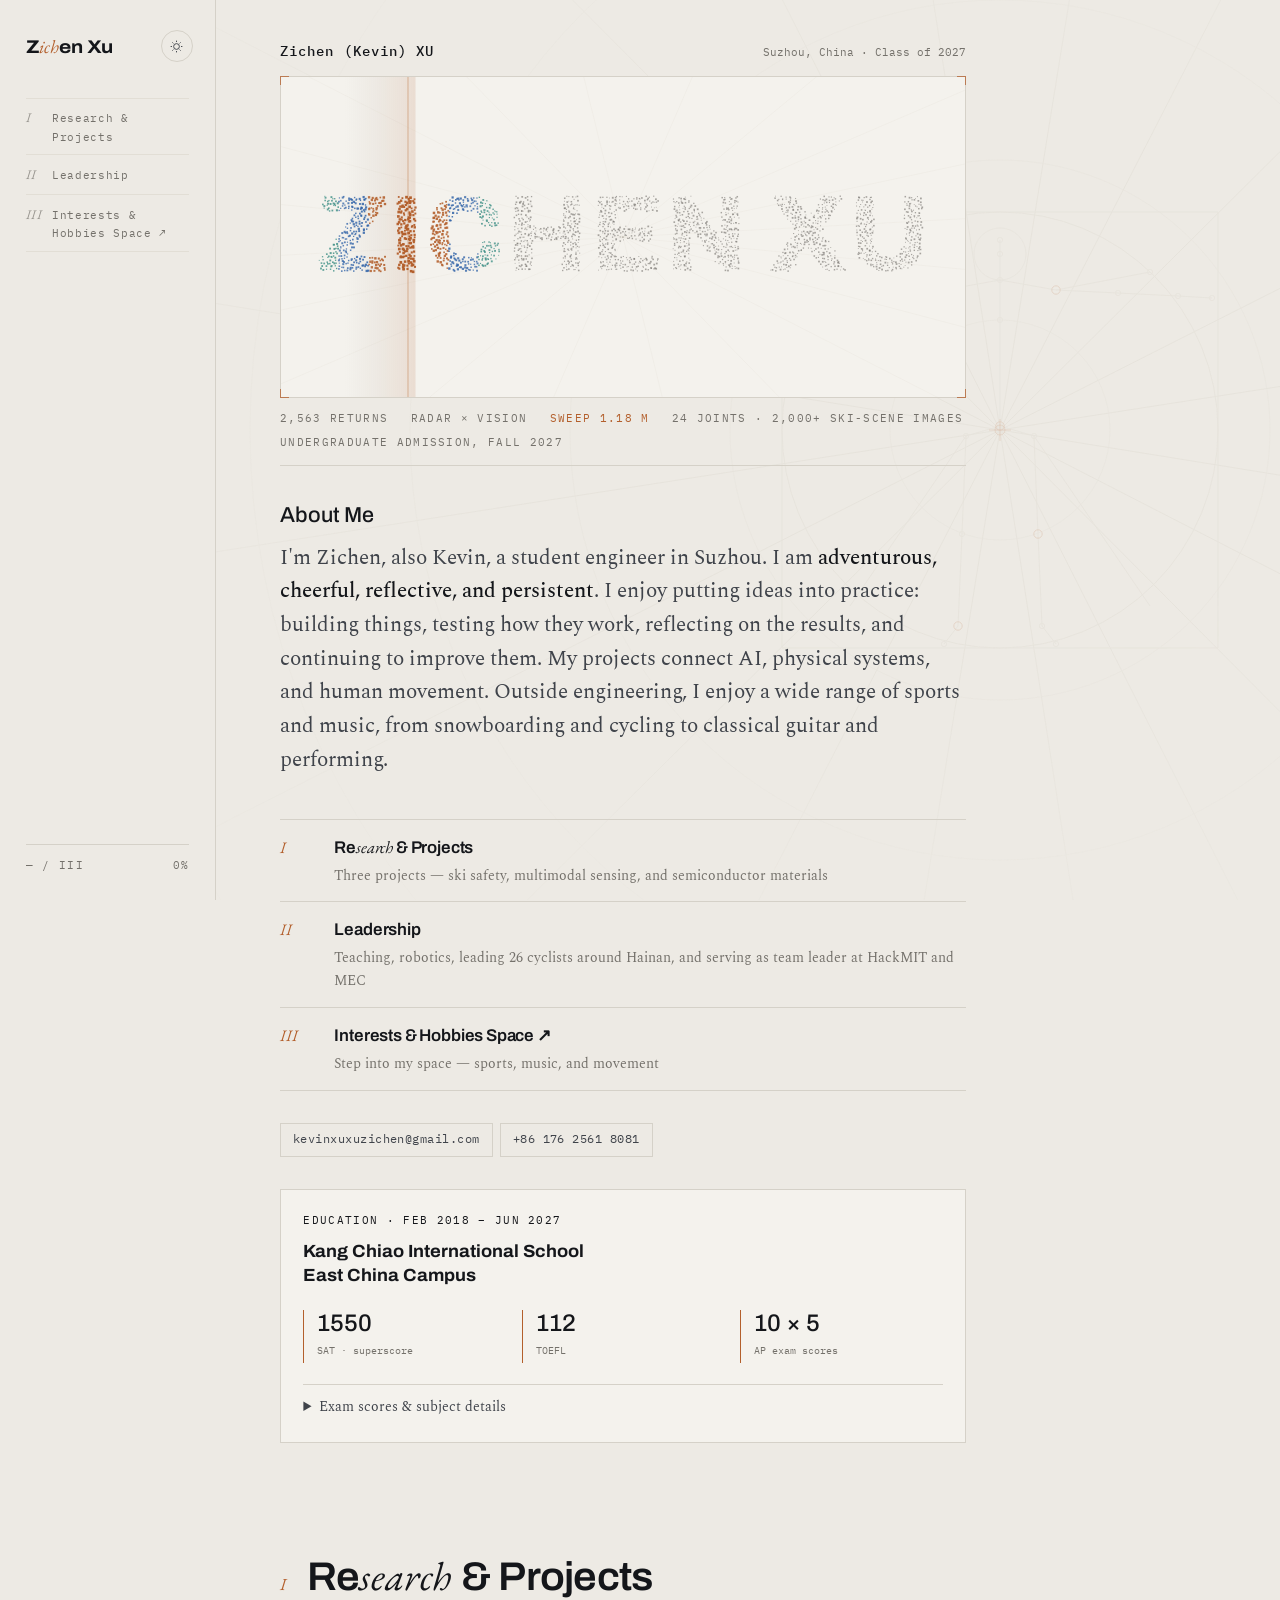
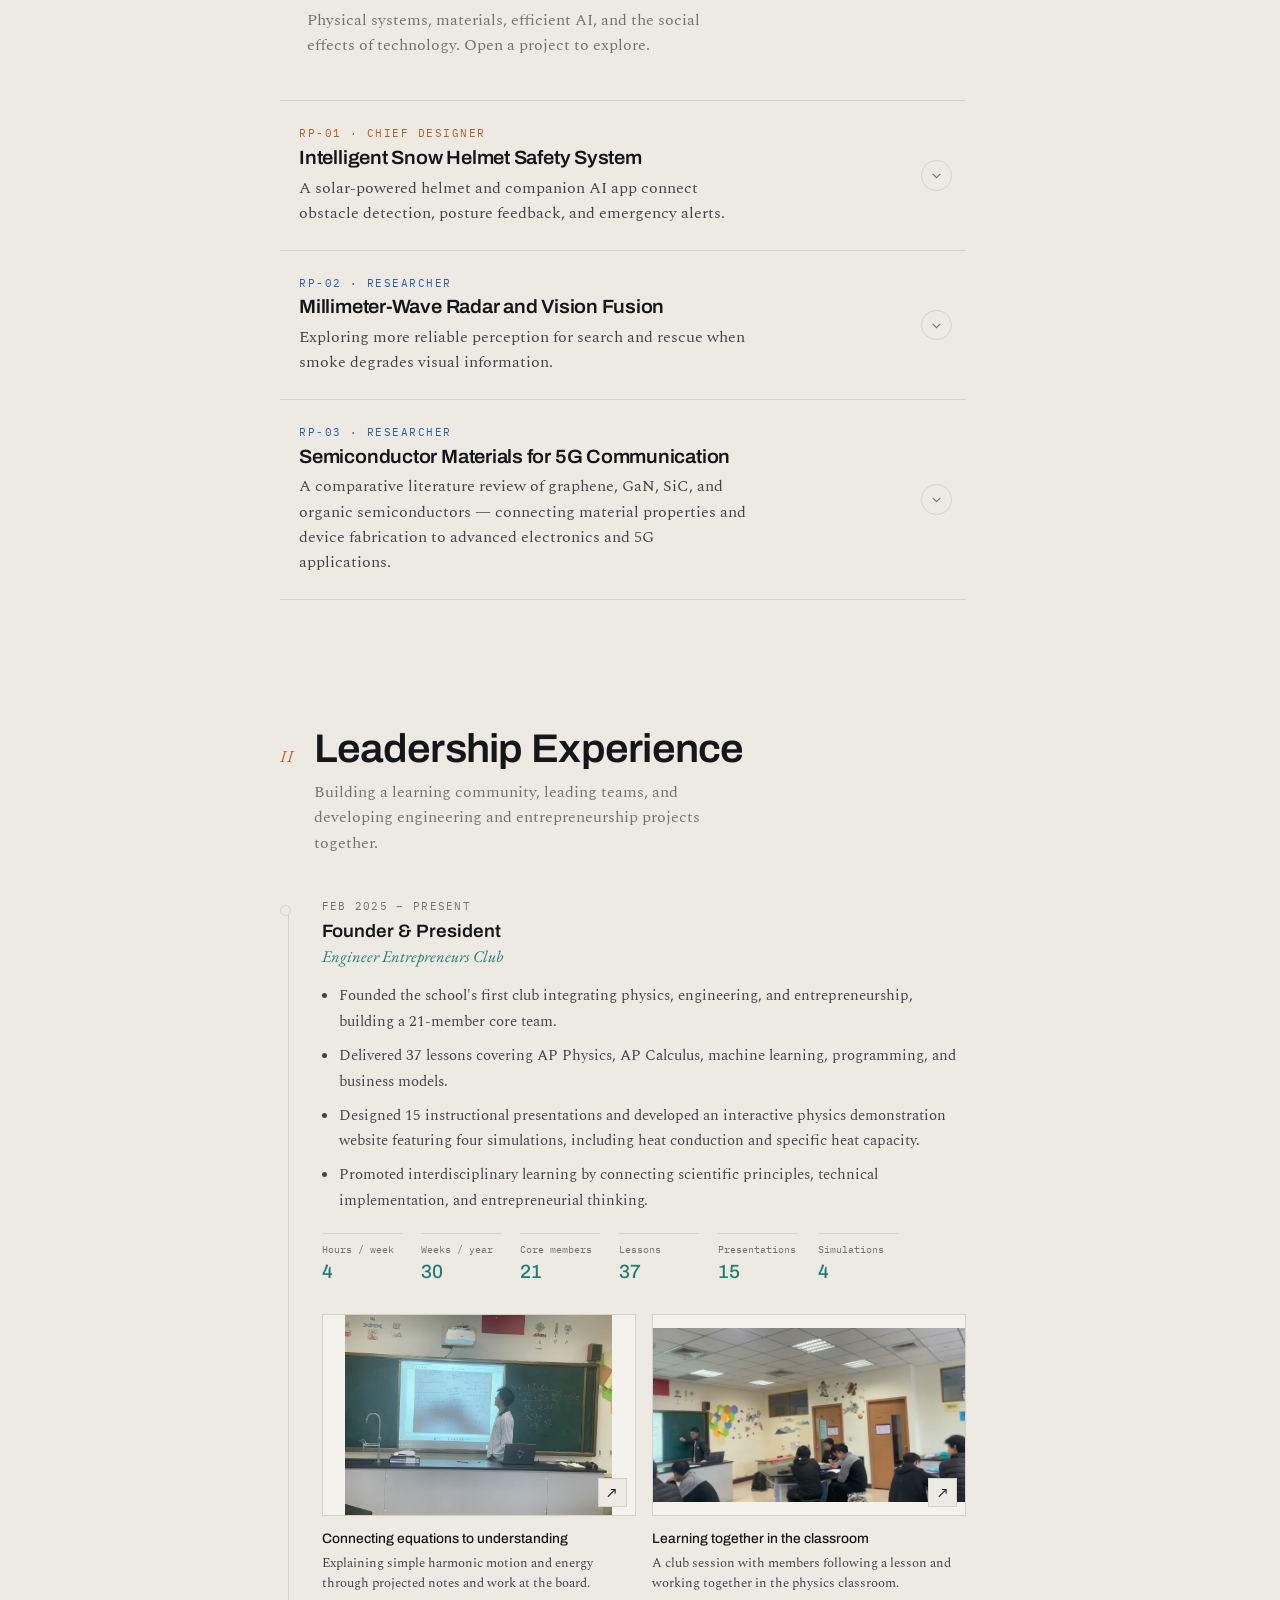
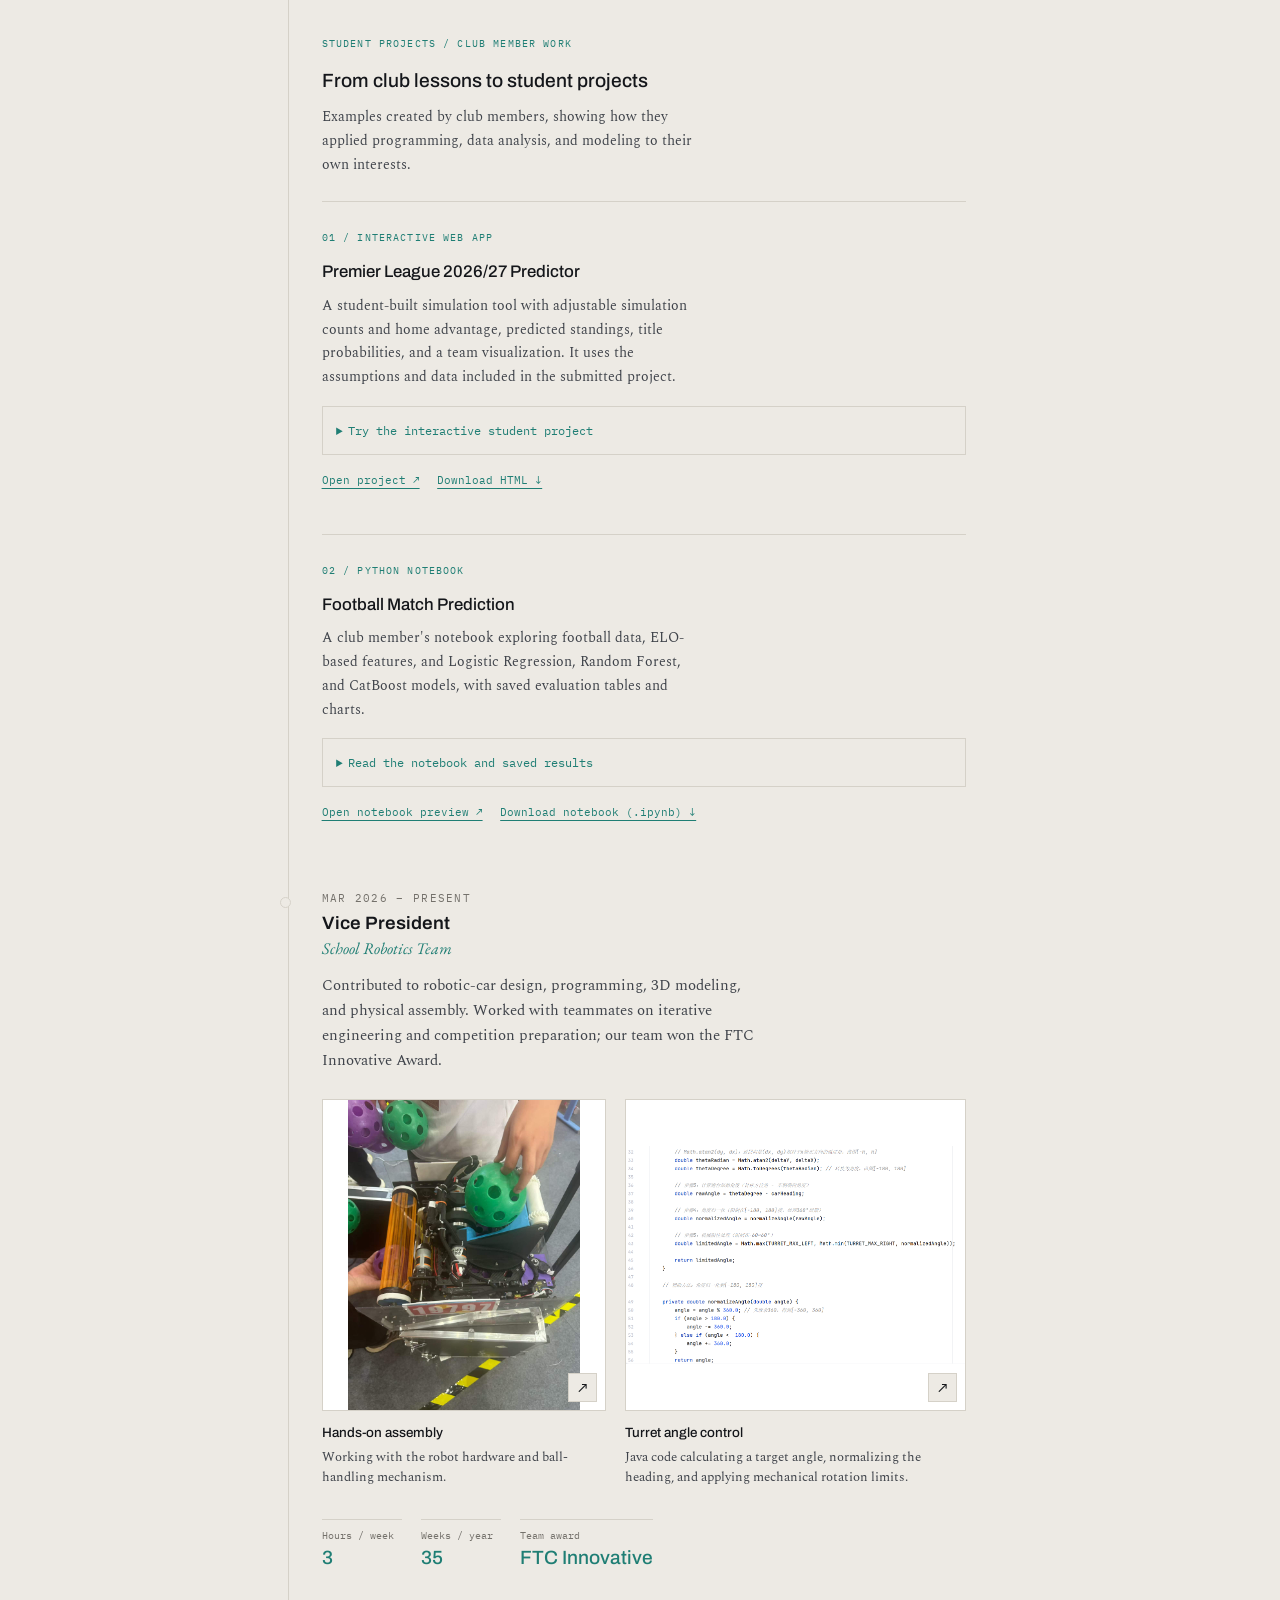
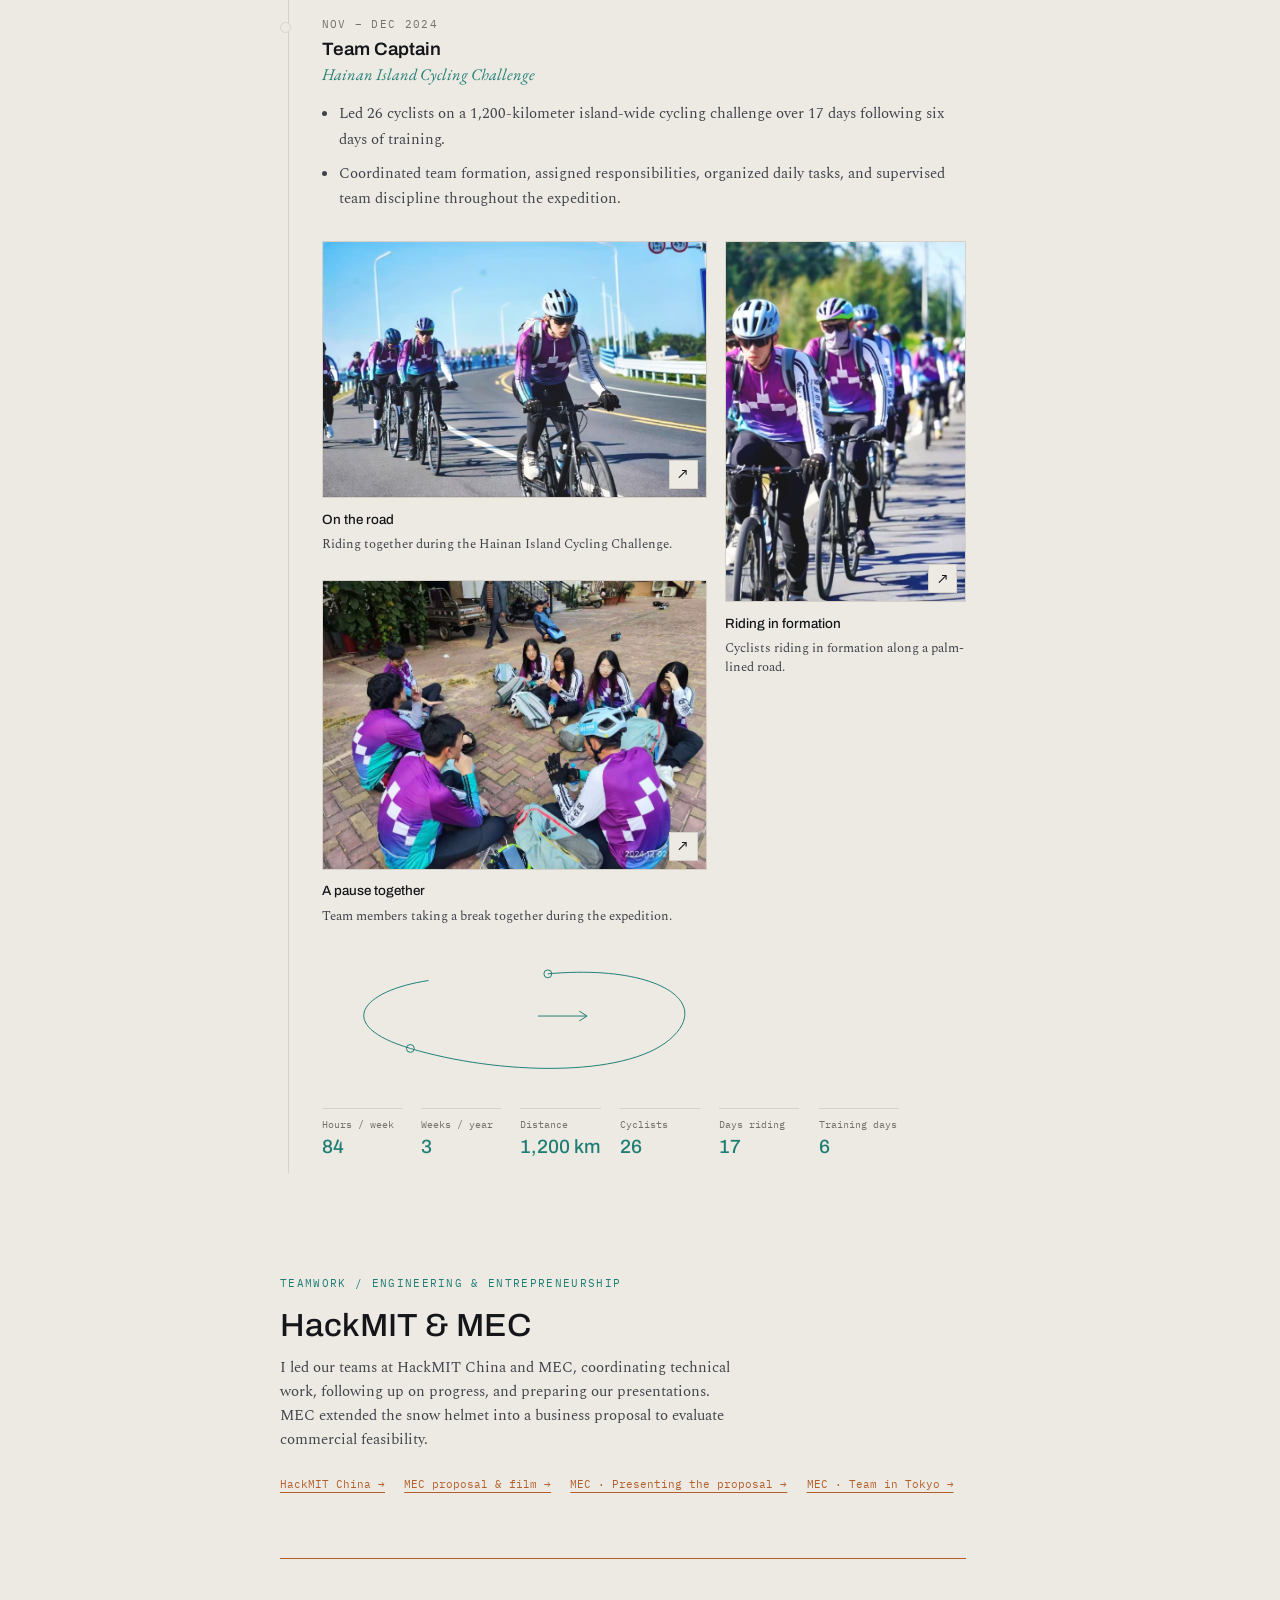
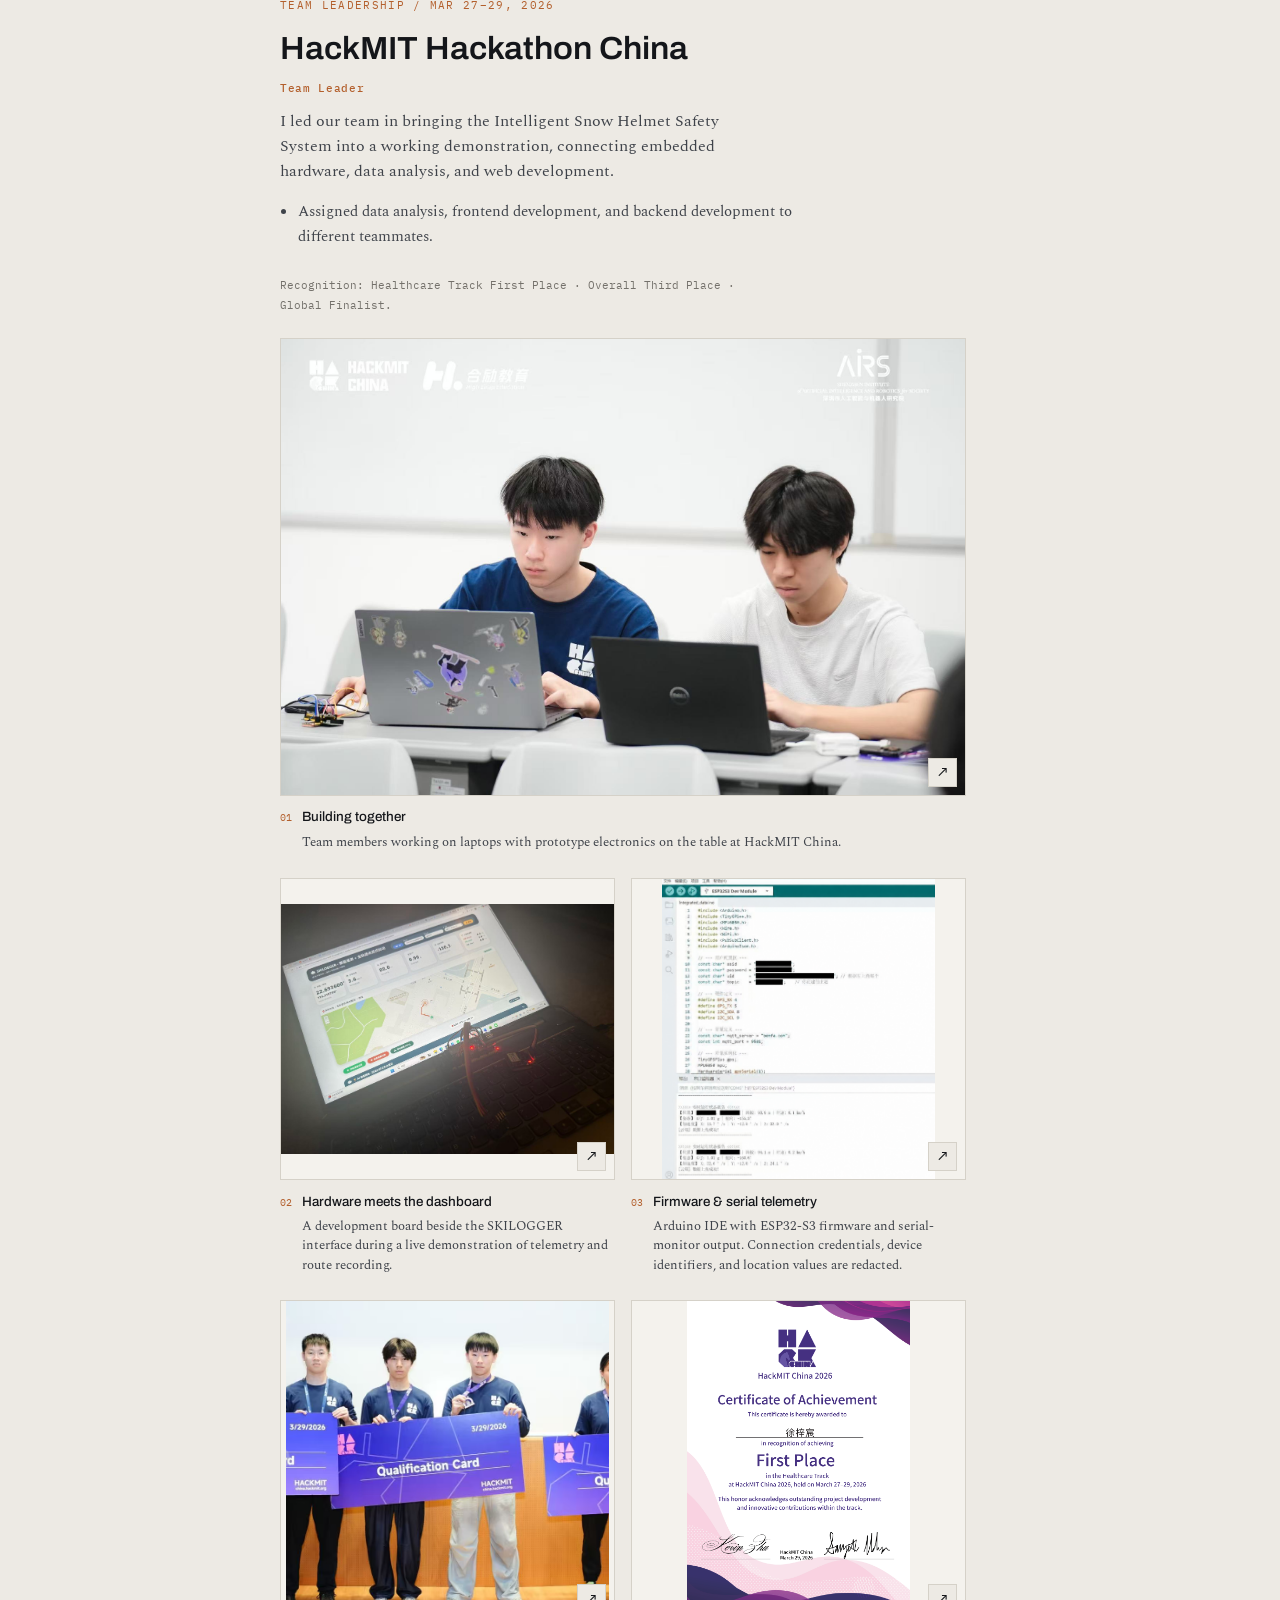
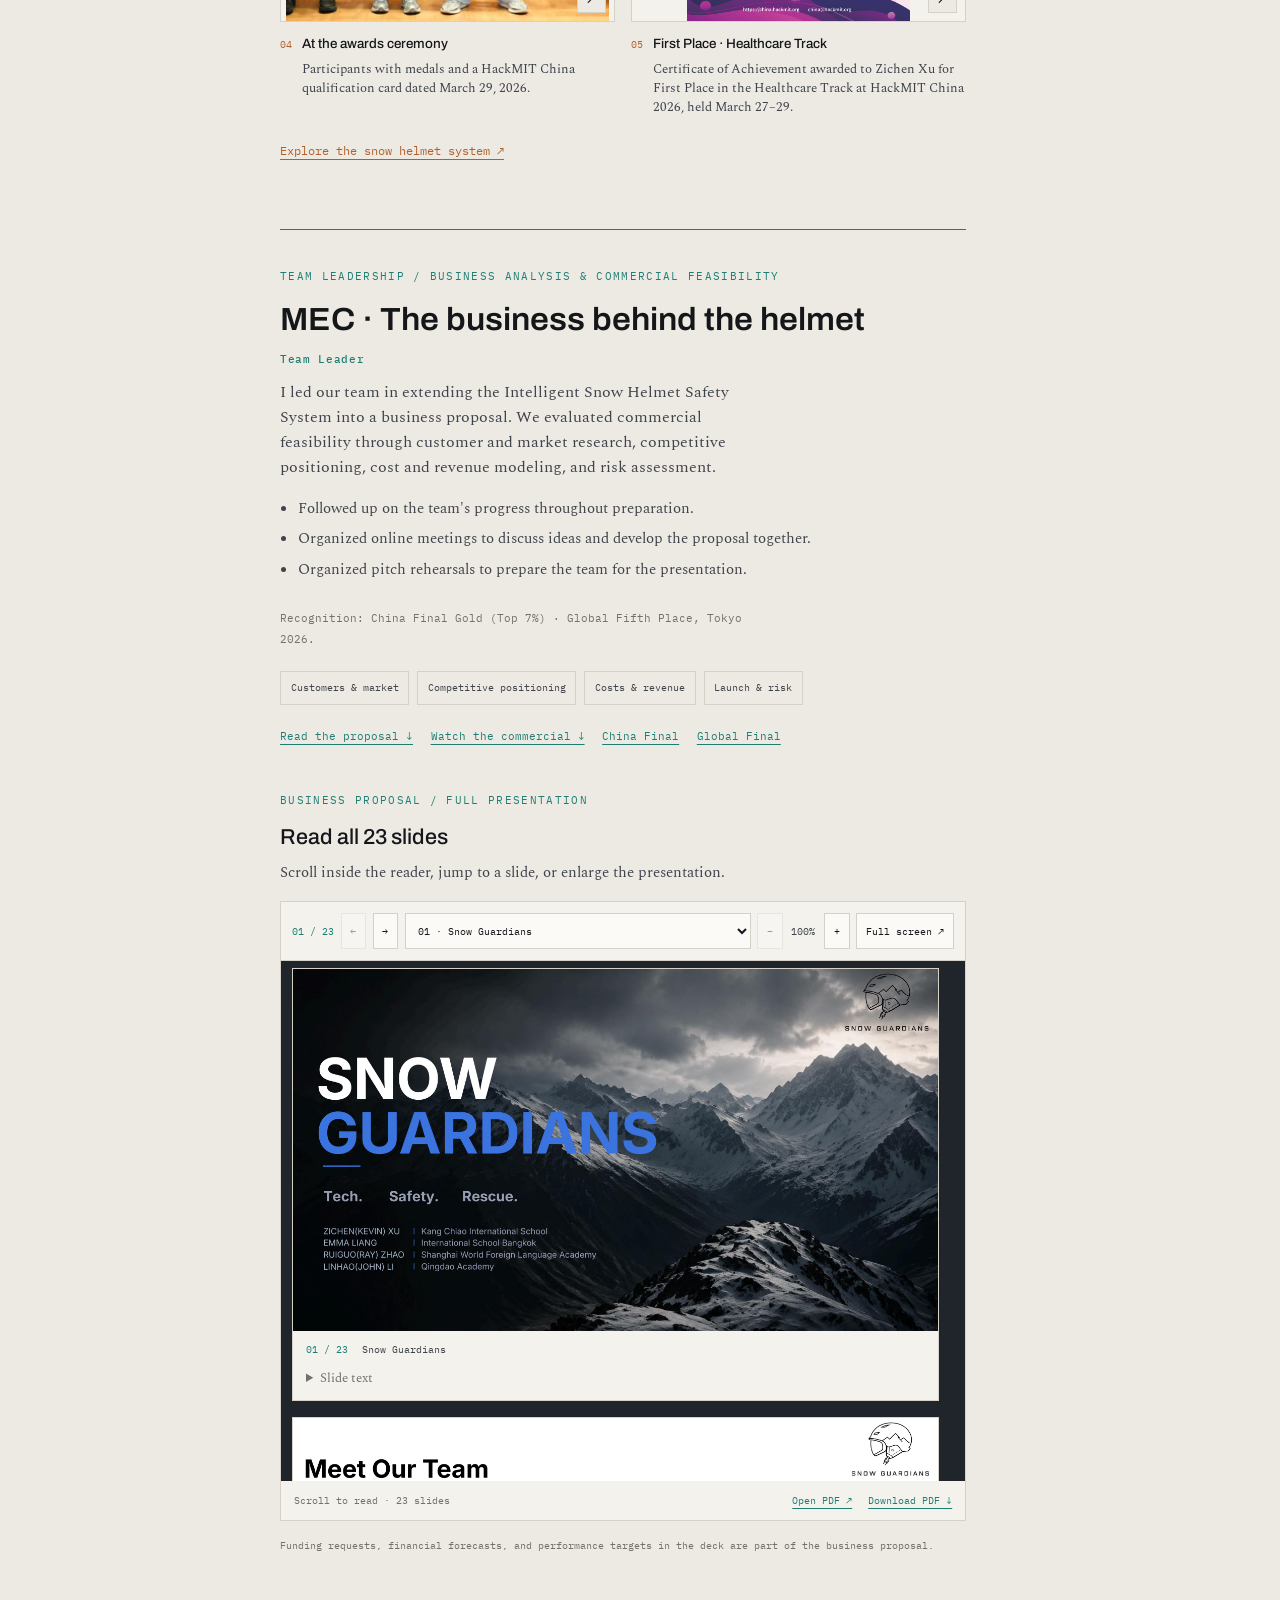
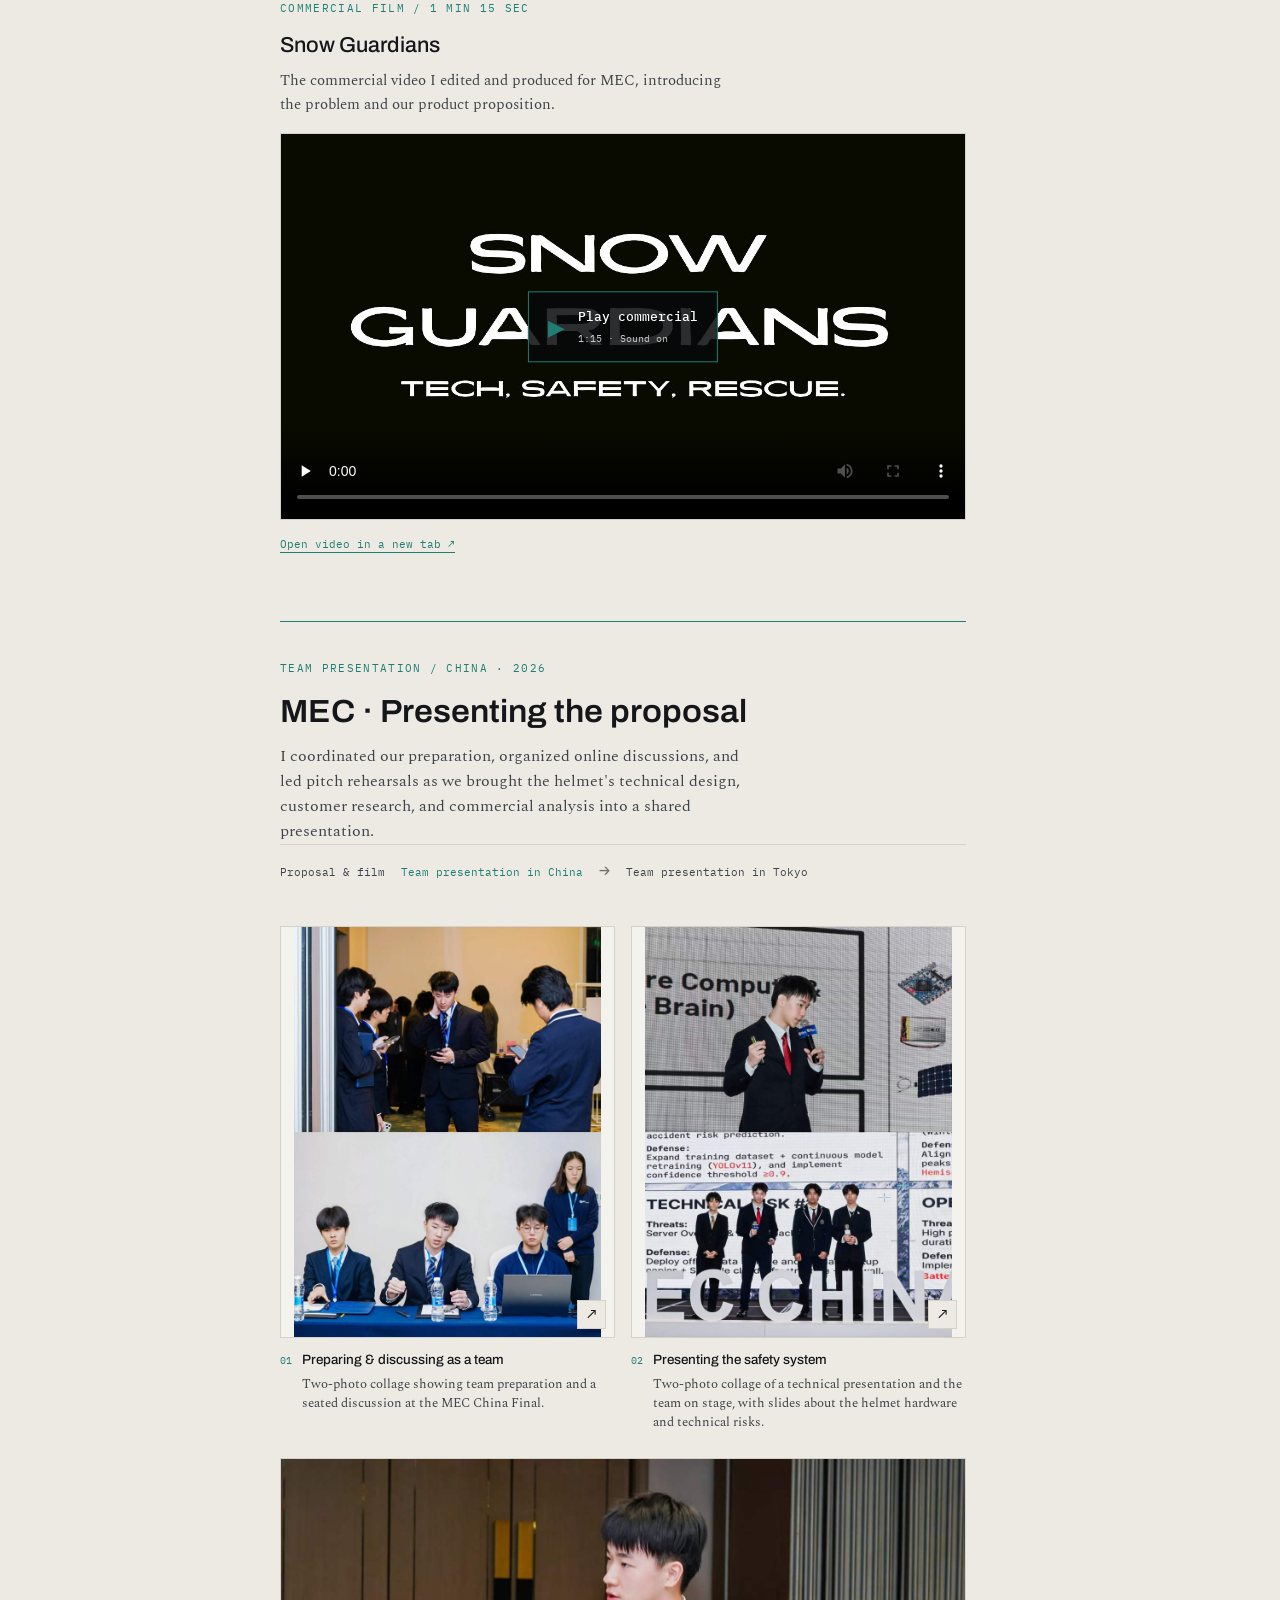
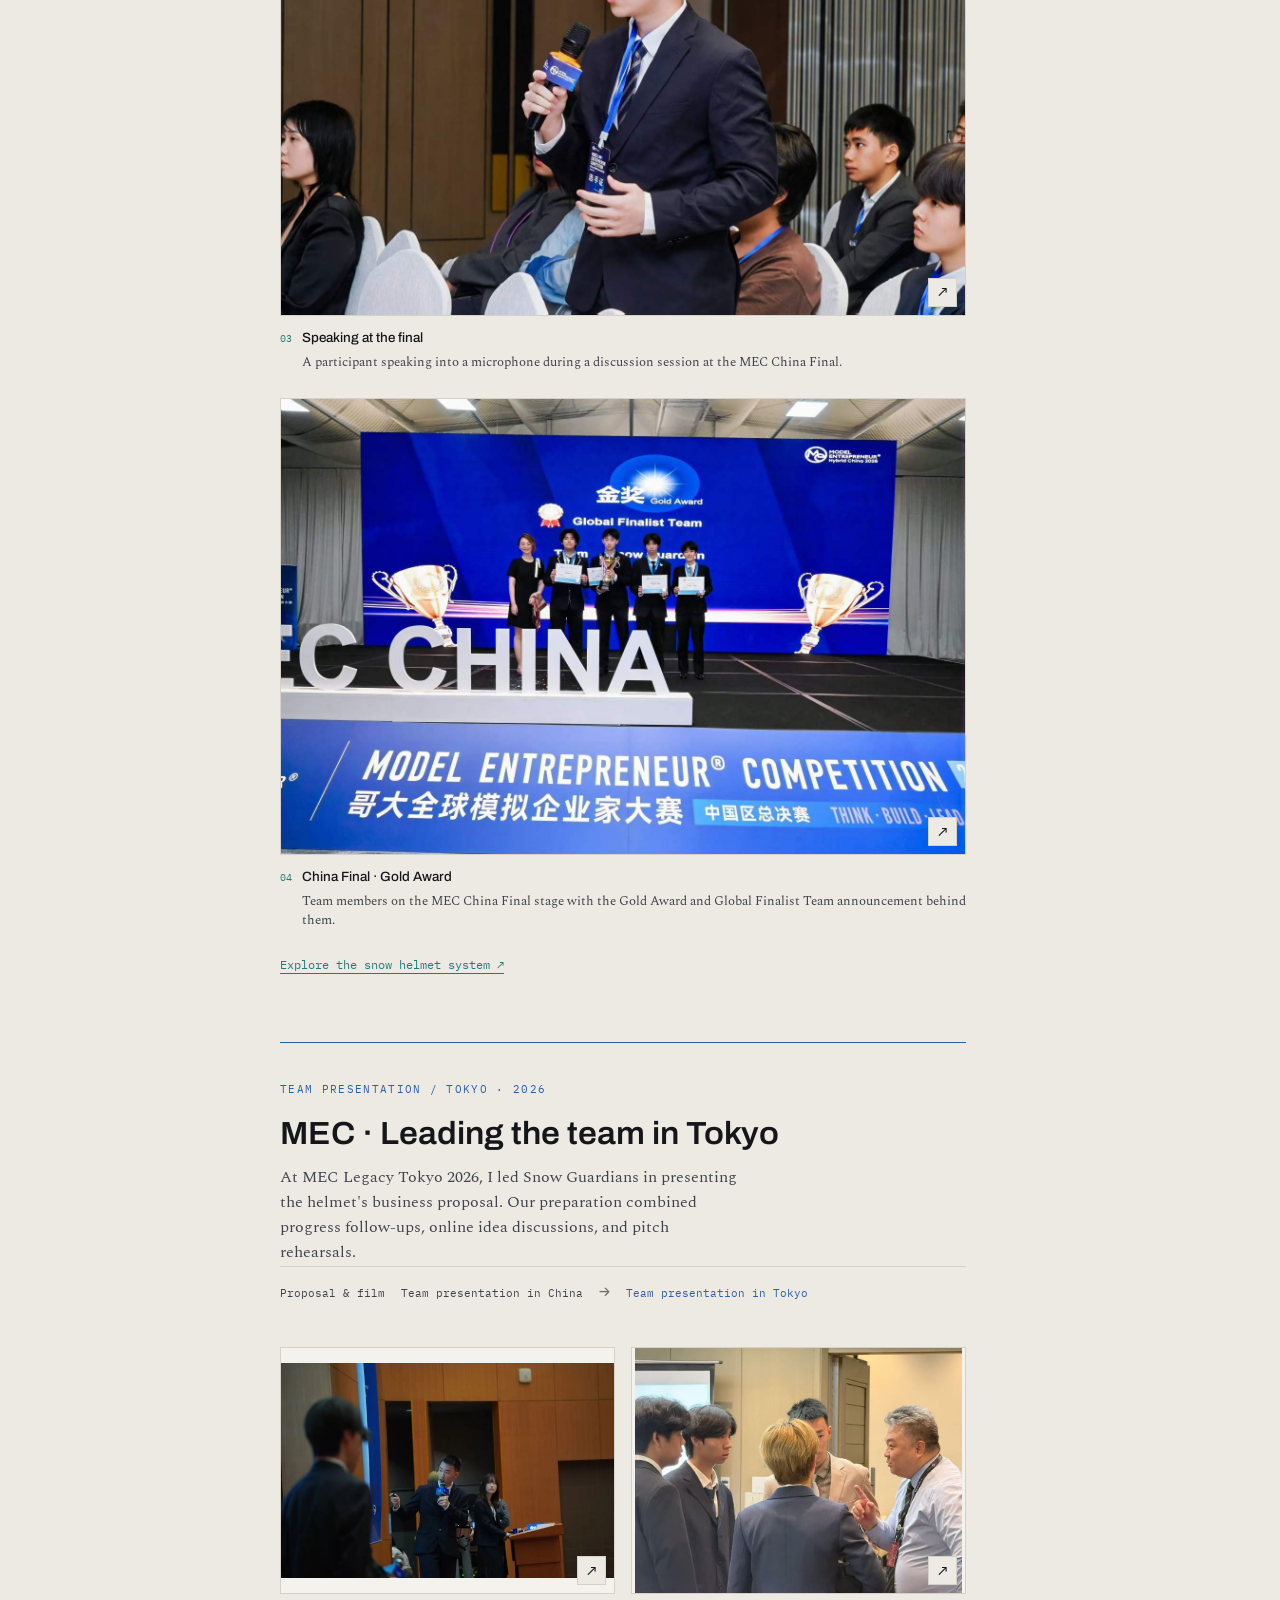
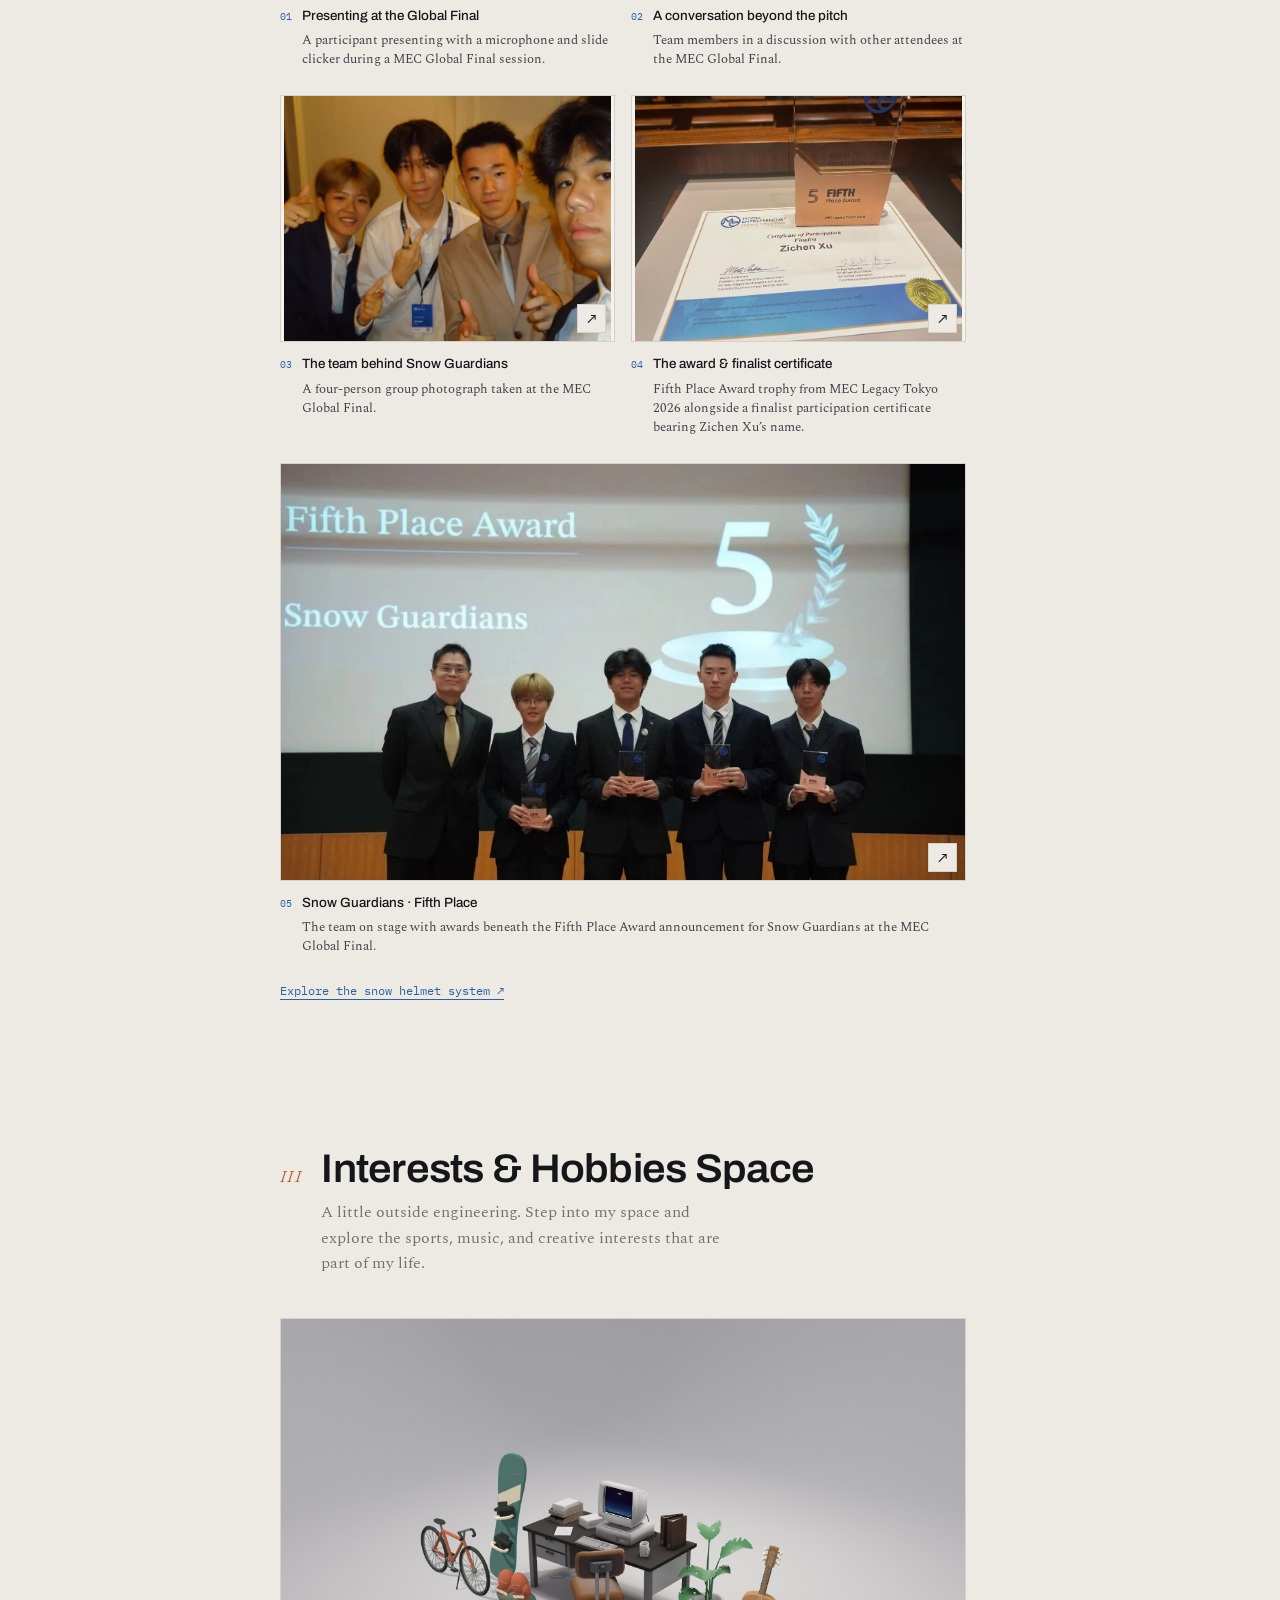
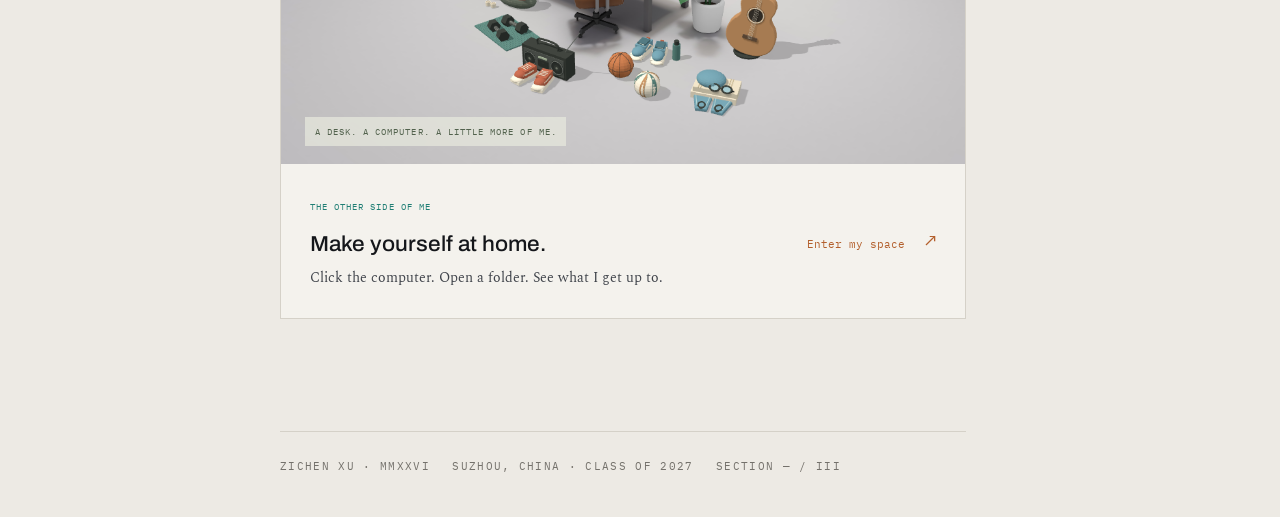
==== commit 3b67c634: "Update index.html" ====
--- a/index.html
+++ b/index.html
@@ -698,7 +698,7 @@
 <ol class="ski-app-process"><li><span>01 / TRACK</span>Identify 24 joints in skiing video.</li><li><span>02 / ANALYZE</span>Calculate relative positions, joint angles, and turn timing.</li><li><span>03 / ADVISE</span>Use movement patterns to flag potential risks and provide technique feedback.</li></ol>
 <div class="ski-app-demo"><div class="media-heading"><h4>Watch the Ski Analyzer demo</h4></div><div class="film-player"><video id="ski-demo-video" controls playsinline preload="none" poster="assets/ski-app/skier-keypoints.png" aria-label="Ski Analyzer app demonstration"><source src="assets/ski-app/ski-analyzer-demo.mp4" type="video/mp4">Your browser does not support embedded video. Open the demo using the link below.</video><button type="button" class="film-play" id="ski-demo-play" aria-label="Play Ski Analyzer demo"><span class="film-play-symbol" aria-hidden="true">▶</span><span>Play app demo<small>Ski Analyzer · full-body movement analysis</small></span></button></div><p class="film-status" id="ski-demo-status" role="status"></p><a class="media-original" href="assets/ski-app/ski-analyzer-demo.mp4" target="_blank" rel="noopener">Open demo video ↗</a></div>
 <div class="ski-app-gallery project-gallery" aria-label="Ski App pose estimation and movement analysis"><figure class="helmet-shot ski-app-shot ski-training"><button type="button" class="photo-open" aria-label="Enlarge: Training the pose model"><img src="assets/ski-app/training-results.png" width="2461" height="657" alt="Training and validation curves for detection and pose estimation across the training run." loading="lazy" decoding="async"><span class="photo-zoom" aria-hidden="true">↗</span></button><figcaption><span class="photo-number">01</span><div><h4>Training the pose model</h4><p>Training and validation curves for detection and pose estimation across the training run.</p></div></figcaption></figure><figure class="helmet-shot ski-app-shot ski-keypoints"><button type="button" class="photo-open" aria-label="Enlarge: Tracking the skier"><img src="assets/ski-app/skier-keypoints.png" width="2208" height="1066" alt="A skier detection with colored keypoints, providing the visual inputs for full-body movement analysis." loading="lazy" decoding="async"><span class="photo-zoom" aria-hidden="true">↗</span></button><figcaption><span class="photo-number">02</span><div><h4>Tracking the skier</h4><p>A skier detection with colored keypoints, providing the visual inputs for full-body movement analysis.</p></div></figcaption></figure><figure class="helmet-shot ski-app-shot "><button type="button" class="photo-open" aria-label="Enlarge: From keypoints to movement signals"><img src="assets/ski-app/movement-analysis.png" width="1264" height="882" alt="Raw and smoothed estimates of trunk inclination, knee angle, and horizontal center of mass over the video frames." loading="lazy" decoding="async"><span class="photo-zoom" aria-hidden="true">↗</span></button><figcaption><span class="photo-number">03</span><div><h4>From keypoints to movement signals</h4><p>Raw and smoothed estimates of trunk inclination, knee angle, and horizontal center of mass over the video frames.</p></div></figcaption></figure><figure class="helmet-shot ski-app-shot "><button type="button" class="photo-open" aria-label="Enlarge: Understanding turn timing"><img src="assets/ski-app/turn-phases.png" width="1950" height="655" alt="Frame-by-frame turn-phase labels: initiation, apex, completion, and transition, shown against the trunk-tilt curve." loading="lazy" decoding="async"><span class="photo-zoom" aria-hidden="true">↗</span></button><figcaption><span class="photo-number">04</span><div><h4>Understanding turn timing</h4><p>Frame-by-frame turn-phase labels: initiation, apex, completion, and transition, shown against the trunk-tilt curve.</p></div></figcaption></figure></div></div><a class="competition-link" href="#hackmit-story">HackMIT China &middot; Team leadership →</a><a class="competition-link" href="#mec-business-case">MEC · business proposal &amp; commercial film →</a><a class="competition-link" href="#mec-china-story">MEC &middot; Team presentation in China →</a><a class="competition-link" href="#mec-global-story">MEC &middot; Team presentation in Tokyo →</a></div></div></div></article><article class="rec" id="radar-project" data-open="0" style="--c:var(--azimuth)"><button class="rec-btn" type="button" aria-expanded="false" aria-controls="project-2"><div><div class="rec-tag">RP-02 · Researcher</div><h3>Millimeter-Wave Radar and Vision Fusion</h3><p class="rec-sum">Exploring more reliable perception for search and rescue when smoke degrades visual information.</p></div><span class="chev" aria-hidden="true"><svg width="13" height="13" viewBox="0 0 24 24" fill="none" stroke="currentColor" stroke-width="2"><path d="M5 9l7 7 7-7"/></svg></span></button><div class="rec-body" id="project-2" aria-hidden="true" inert><div><div class="rec-inner"><div class="radar-paper-block"><div class="media-heading"><span class="mono">FULL PAPER / 25 PAGES</span><h4>Read the RIME paper</h4><p>RIME: Raw mmWave I/Q Evidence Meets Visual Geometry for Grid-Level Indoor Wall-Structure Mapping</p><p>Scroll through the complete paper, jump to a page, or open a larger view.</p></div><div class="deck-reader paper-reader" id="radar-paper-reader" data-reader-prefix="radar-paper" aria-label="RIME full paper reader"><div class="deck-toolbar"><span id="radar-paper-count" class="deck-count" aria-live="polite">01 / 25</span><button type="button" id="radar-paper-prev" aria-label="Previous page">←</button><button type="button" id="radar-paper-next" aria-label="Next page">→</button><select id="radar-paper-jump" aria-label="Jump to paper page"><option value="1">01 · Title and abstract</option><option value="2">02 · Contents</option><option value="3">03 · Introduction</option><option value="4">04 · Related work</option><option value="5">05 · Related work continued</option><option value="6">06 · System overview</option><option value="7">07 · Pipeline and notation</option><option value="8">08 · Radar processing</option><option value="9">09 · Radar evidence and visual geometry</option><option value="10">10 · Visual geometry processing</option><option value="11">11 · Grid mapping and alignment</option><option value="12">12 · Alignment and fusion</option><option value="13">13 · Mapping rules</option><option value="14">14 · Experimental setup</option><option value="15">15 · Deployment trials</option><option value="16">16 · Evidence fusion results</option><option value="17">17 · False alarm control</option><option value="18">18 · False alarm control continued</option><option value="19">19 · Radar contribution and ablation</option><option value="20">20 · Parameter sensitivity and conclusion</option><option value="21">21 · References</option><option value="22">22 · References continued</option><option value="23">23 · References continued</option><option value="24">24 · References continued</option><option value="25">25 · References continued</option></select><button type="button" id="radar-paper-zoom-out" aria-label="Zoom out">−</button><output id="radar-paper-zoom-label" aria-live="polite">100%</output><button type="button" id="radar-paper-zoom-in" aria-label="Zoom in">+</button><button type="button" id="radar-paper-fullscreen">Full screen ↗</button></div>
-<div class="deck-scroll" id="radar-paper-scroll" role="region" tabindex="0" aria-label="Scroll to read all 16 paper pages. Page Up and Page Down move between pages."><div class="deck-pages"><figure class="deck-slide paper-page" data-slide="1" aria-label="Paper page 1 of 25: Title and abstract"><img src="assets/radar/paper-pages/page-01.jpg" width="2010" height="2600" alt="RIME paper page 1 — Title and abstract" loading="lazy" decoding="async"><figcaption><span>01 / 25</span> Title and abstract</figcaption></figure><figure class="deck-slide paper-page" data-slide="2" aria-label="Paper page 2 of 25: Contents"><img src="assets/radar/paper-pages/page-02.jpg" width="2010" height="2600" alt="RIME paper page 2 — Contents" loading="lazy" decoding="async"><figcaption><span>02 / 25</span> Contents</figcaption></figure><figure class="deck-slide paper-page" data-slide="3" aria-label="Paper page 3 of 25: Introduction"><img src="assets/radar/paper-pages/page-03.jpg" width="2010" height="2600" alt="RIME paper page 3 — Introduction" loading="lazy" decoding="async"><figcaption><span>03 / 25</span> Introduction</figcaption></figure><figure class="deck-slide paper-page" data-slide="4" aria-label="Paper page 4 of 25: Related work"><img src="assets/radar/paper-pages/page-04.jpg" width="2010" height="2600" alt="RIME paper page 4 — Related work" loading="lazy" decoding="async"><figcaption><span>04 / 25</span> Related work</figcaption></figure><figure class="deck-slide paper-page" data-slide="5" aria-label="Paper page 5 of 25: Related work continued"><img src="assets/radar/paper-pages/page-05.jpg" width="2010" height="2600" alt="RIME paper page 5 — Related work continued" loading="lazy" decoding="async"><figcaption><span>05 / 25</span> Related work continued</figcaption></figure><figure class="deck-slide paper-page" data-slide="6" aria-label="Paper page 6 of 25: System overview"><img src="assets/radar/paper-pages/page-06.jpg" width="2010" height="2600" alt="RIME paper page 6 — System overview" loading="lazy" decoding="async"><figcaption><span>06 / 25</span> System overview</figcaption></figure><figure class="deck-slide paper-page" data-slide="7" aria-label="Paper page 7 of 25: Pipeline and notation"><img src="assets/radar/paper-pages/page-07.jpg" width="2010" height="2600" alt="RIME paper page 7 — Pipeline and notation" loading="lazy" decoding="async"><figcaption><span>07 / 25</span> Pipeline and notation</figcaption></figure><figure class="deck-slide paper-page" data-slide="8" aria-label="Paper page 8 of 25: Radar processing"><img src="assets/radar/paper-pages/page-08.jpg" width="2010" height="2600" alt="RIME paper page 8 — Radar processing" loading="lazy" decoding="async"><figcaption><span>08 / 25</span> Radar processing</figcaption></figure><figure class="deck-slide paper-page" data-slide="9" aria-label="Paper page 9 of 25: Radar evidence and visual geometry"><img src="assets/radar/paper-pages/page-09.jpg" width="2010" height="2600" alt="RIME paper page 9 — Radar evidence and visual geometry" loading="lazy" decoding="async"><figcaption><span>09 / 25</span> Radar evidence and visual geometry</figcaption></figure><figure class="deck-slide paper-page" data-slide="10" aria-label="Paper page 10 of 25: Visual geometry processing"><img src="assets/radar/paper-pages/page-10.jpg" width="2010" height="2600" alt="RIME paper page 10 — Visual geometry processing" loading="lazy" decoding="async"><figcaption><span>10 / 25</span> Visual geometry processing</figcaption></figure><figure class="deck-slide paper-page" data-slide="11" aria-label="Paper page 11 of 25: Grid mapping and alignment"><img src="assets/radar/paper-pages/page-11.jpg" width="2010" height="2600" alt="RIME paper page 11 — Grid mapping and alignment" loading="lazy" decoding="async"><figcaption><span>11 / 25</span> Grid mapping and alignment</figcaption></figure><figure class="deck-slide paper-page" data-slide="12" aria-label="Paper page 12 of 25: Alignment and fusion"><img src="assets/radar/paper-pages/page-12.jpg" width="2010" height="2600" alt="RIME paper page 12 — Alignment and fusion" loading="lazy" decoding="async"><figcaption><span>12 / 25</span> Alignment and fusion</figcaption></figure><figure class="deck-slide paper-page" data-slide="13" aria-label="Paper page 13 of 25: Mapping rules"><img src="assets/radar/paper-pages/page-13.jpg" width="2010" height="2600" alt="RIME paper page 13 — Mapping rules" loading="lazy" decoding="async"><figcaption><span>13 / 25</span> Mapping rules</figcaption></figure><figure class="deck-slide paper-page" data-slide="14" aria-label="Paper page 14 of 25: Experimental setup"><img src="assets/radar/paper-pages/page-14.jpg" width="2010" height="2600" alt="RIME paper page 14 — Experimental setup" loading="lazy" decoding="async"><figcaption><span>14 / 25</span> Experimental setup</figcaption></figure><figure class="deck-slide paper-page" data-slide="15" aria-label="Paper page 15 of 25: Deployment trials"><img src="assets/radar/paper-pages/page-15.jpg" width="2010" height="2600" alt="RIME paper page 15 — Deployment trials" loading="lazy" decoding="async"><figcaption><span>15 / 25</span> Deployment trials</figcaption></figure><figure class="deck-slide paper-page" data-slide="16" aria-label="Paper page 16 of 25: Evidence fusion results"><img src="assets/radar/paper-pages/page-16.jpg" width="2010" height="2600" alt="RIME paper page 16 — Evidence fusion results" loading="lazy" decoding="async"><figcaption><span>16 / 25</span> Evidence fusion results</figcaption></figure><figure class="deck-slide paper-page" data-slide="17" aria-label="Paper page 17 of 25: False alarm control"><img src="assets/radar/paper-pages/page-17.jpg" width="2010" height="2600" alt="RIME paper page 17 — False alarm control" loading="lazy" decoding="async"><figcaption><span>17 / 25</span> False alarm control</figcaption></figure><figure class="deck-slide paper-page" data-slide="18" aria-label="Paper page 18 of 25: False alarm control continued"><img src="assets/radar/paper-pages/page-18.jpg" width="2010" height="2600" alt="RIME paper page 18 — False alarm control continued" loading="lazy" decoding="async"><figcaption><span>18 / 25</span> False alarm control continued</figcaption></figure><figure class="deck-slide paper-page" data-slide="19" aria-label="Paper page 19 of 25: Radar contribution and ablation"><img src="assets/radar/paper-pages/page-19.jpg" width="2010" height="2600" alt="RIME paper page 19 — Radar contribution and ablation" loading="lazy" decoding="async"><figcaption><span>19 / 25</span> Radar contribution and ablation</figcaption></figure><figure class="deck-slide paper-page" data-slide="20" aria-label="Paper page 20 of 25: Parameter sensitivity and conclusion"><img src="assets/radar/paper-pages/page-20.jpg" width="2010" height="2600" alt="RIME paper page 20 — Parameter sensitivity and conclusion" loading="lazy" decoding="async"><figcaption><span>20 / 25</span> Parameter sensitivity and conclusion</figcaption></figure><figure class="deck-slide paper-page" data-slide="21" aria-label="Paper page 21 of 25: References"><img src="assets/radar/paper-pages/page-21.jpg" width="2010" height="2600" alt="RIME paper page 21 — References" loading="lazy" decoding="async"><figcaption><span>21 / 25</span> References</figcaption></figure><figure class="deck-slide paper-page" data-slide="22" aria-label="Paper page 22 of 25: References continued"><img src="assets/radar/paper-pages/page-22.jpg" width="2010" height="2600" alt="RIME paper page 22 — References continued" loading="lazy" decoding="async"><figcaption><span>22 / 25</span> References continued</figcaption></figure><figure class="deck-slide paper-page" data-slide="23" aria-label="Paper page 23 of 25: References continued"><img src="assets/radar/paper-pages/page-23.jpg" width="2010" height="2600" alt="RIME paper page 23 — References continued" loading="lazy" decoding="async"><figcaption><span>23 / 25</span> References continued</figcaption></figure><figure class="deck-slide paper-page" data-slide="24" aria-label="Paper page 24 of 25: References continued"><img src="assets/radar/paper-pages/page-24.jpg" width="2010" height="2600" alt="RIME paper page 24 — References continued" loading="lazy" decoding="async"><figcaption><span>24 / 25</span> References continued</figcaption></figure><figure class="deck-slide paper-page" data-slide="25" aria-label="Paper page 25 of 25: References continued"><img src="assets/radar/paper-pages/page-25.jpg" width="2010" height="2600" alt="RIME paper page 25 — References continued" loading="lazy" decoding="async"><figcaption><span>25 / 25</span> References continued</figcaption></figure></div></div><div class="deck-footer"><span>Scroll to read · 25 pages</span><a href="assets/radar/rime-paper.pdf" target="_blank" rel="noopener">Open PDF ↗</a><a href="assets/radar/rime-paper.pdf" download>Download PDF ↓</a></div></div></div><ul><li>Investigated radar–vision fusion for smoke-obscured search-and-rescue scenarios.</li><li>Explored ways to improve sensing reliability while preserving geometric detail.</li><li>Studied multimodal perception approaches with potential applications in emergency response.</li></ul><dl class="facts"><div><dt>Period</dt><dd>Apr – Oct 2026</dd></div><div><dt>Role</dt><dd>Researcher</dd></div><div><dt>Commitment</dt><dd>5 hrs/wk · 26 wks/yr</dd></div></dl></div></div></div></article><article class="rec" id="semiconductor-project" data-open="0" style="--c:var(--azimuth)"><button class="rec-btn" type="button" aria-expanded="false" aria-controls="project-4"><div><div class="rec-tag">RP-03 · Researche</div><h3>Semiconductor Materials for 5G Communication</h3><p class="rec-sum">A comparative literature review of graphene, GaN, SiC, and organic semiconductors — connecting material properties and device fabrication to advanced electronics and 5G applications.</p></div><span class="chev" aria-hidden="true"><svg width="13" height="13" viewBox="0 0 24 24" fill="none" stroke="currentColor" stroke-width="2"><path d="M5 9l7 7 7-7"/></svg></span></button><div class="rec-body" id="project-4" aria-hidden="true" inert><div><div class="rec-inner"><div class="paper-overview"><div class="mono">Research focus</div><p class="paper-title"><cite>Beyond Silicon: Exploring Graphene, GaN, SiC and Organic Semiconductors for Advanced Electronics and 5G Communication</cite></p><div class="paper-overview-grid"><ul><li>Compared four alternatives to silicon through carrier mobility, bandgap, breakdown field, thermal behavior, flexibility, and manufacturing requirements.</li><li>Examined graphene-based transistors, frequency multiplication, and transparent electrodes, alongside the challenge of its zero bandgap.</li><li>Reviewed polarization-induced two-dimensional electron gases in AlGaN/GaN HEMTs and SiC device structures for high-voltage, thermally demanding applications.</li><li>Explored strain-dependent mobility in organic semiconductors and fabrication approaches including inkjet printing, surface patterning, thermal evaporation, and solution coating.</li><li>Connected these material and device choices to tunable graphene antennas, GaN power amplifiers, and compact or flexible communication hardware.</li><li>Identified future directions in organic semiconductor stability, oxidation resistance, and carrier transport.</li></ul><dl class="facts"><div><dt>Period</dt><dd>Jul 2025</dd></div><div><dt>Role</dt><dd>Team leader</dd></div><div><dt>Method</dt><dd>Literature review</dd></div><div><dt>Sources</dt><dd>28 cited references</dd></div><div><dt>Paper</dt><dd>4,200 words</dd></div><div><dt>Status</dt><dd>Accepted · IFMPT 2026</dd></div></dl></div></div><div class="semiconductor-acceptance-gallery project-gallery" aria-label="IFMPT 2026 acceptance letter"><figure class="helmet-shot semiconductor-acceptance"><button type="button" class="photo-open" aria-label="Enlarge IFMPT 2026 acceptance letter"><img src="assets/semiconductor/acceptance-letter.png" width="841" height="1195" alt="IFMPT 2026 acceptance letter for Zichen Xu, manuscript IFMPT-6343, Beyond Silicon: Exploring Graphene, GaN, SiC and Organic Semiconductors for Advanced Electronics and 5G Communication." loading="lazy" decoding="async"><span class="photo-zoom" aria-hidden="true">↗</span></button><figcaption><div><h4>Accepted · IFMPT 2026</h4><p>Acceptance letter · Manuscript IFMPT-6343</p></div></figcaption></figure></div>
+<div class="deck-scroll" id="radar-paper-scroll" role="region" tabindex="0" aria-label="Scroll to read all 16 paper pages. Page Up and Page Down move between pages."><div class="deck-pages"><figure class="deck-slide paper-page" data-slide="1" aria-label="Paper page 1 of 25: Title and abstract"><img src="assets/radar/paper-pages/page-01.jpg" width="2010" height="2600" alt="RIME paper page 1 — Title and abstract" loading="lazy" decoding="async"><figcaption><span>01 / 25</span> Title and abstract</figcaption></figure><figure class="deck-slide paper-page" data-slide="2" aria-label="Paper page 2 of 25: Contents"><img src="assets/radar/paper-pages/page-02.jpg" width="2010" height="2600" alt="RIME paper page 2 — Contents" loading="lazy" decoding="async"><figcaption><span>02 / 25</span> Contents</figcaption></figure><figure class="deck-slide paper-page" data-slide="3" aria-label="Paper page 3 of 25: Introduction"><img src="assets/radar/paper-pages/page-03.jpg" width="2010" height="2600" alt="RIME paper page 3 — Introduction" loading="lazy" decoding="async"><figcaption><span>03 / 25</span> Introduction</figcaption></figure><figure class="deck-slide paper-page" data-slide="4" aria-label="Paper page 4 of 25: Related work"><img src="assets/radar/paper-pages/page-04.jpg" width="2010" height="2600" alt="RIME paper page 4 — Related work" loading="lazy" decoding="async"><figcaption><span>04 / 25</span> Related work</figcaption></figure><figure class="deck-slide paper-page" data-slide="5" aria-label="Paper page 5 of 25: Related work continued"><img src="assets/radar/paper-pages/page-05.jpg" width="2010" height="2600" alt="RIME paper page 5 — Related work continued" loading="lazy" decoding="async"><figcaption><span>05 / 25</span> Related work continued</figcaption></figure><figure class="deck-slide paper-page" data-slide="6" aria-label="Paper page 6 of 25: System overview"><img src="assets/radar/paper-pages/page-06.jpg" width="2010" height="2600" alt="RIME paper page 6 — System overview" loading="lazy" decoding="async"><figcaption><span>06 / 25</span> System overview</figcaption></figure><figure class="deck-slide paper-page" data-slide="7" aria-label="Paper page 7 of 25: Pipeline and notation"><img src="assets/radar/paper-pages/page-07.jpg" width="2010" height="2600" alt="RIME paper page 7 — Pipeline and notation" loading="lazy" decoding="async"><figcaption><span>07 / 25</span> Pipeline and notation</figcaption></figure><figure class="deck-slide paper-page" data-slide="8" aria-label="Paper page 8 of 25: Radar processing"><img src="assets/radar/paper-pages/page-08.jpg" width="2010" height="2600" alt="RIME paper page 8 — Radar processing" loading="lazy" decoding="async"><figcaption><span>08 / 25</span> Radar processing</figcaption></figure><figure class="deck-slide paper-page" data-slide="9" aria-label="Paper page 9 of 25: Radar evidence and visual geometry"><img src="assets/radar/paper-pages/page-09.jpg" width="2010" height="2600" alt="RIME paper page 9 — Radar evidence and visual geometry" loading="lazy" decoding="async"><figcaption><span>09 / 25</span> Radar evidence and visual geometry</figcaption></figure><figure class="deck-slide paper-page" data-slide="10" aria-label="Paper page 10 of 25: Visual geometry processing"><img src="assets/radar/paper-pages/page-10.jpg" width="2010" height="2600" alt="RIME paper page 10 — Visual geometry processing" loading="lazy" decoding="async"><figcaption><span>10 / 25</span> Visual geometry processing</figcaption></figure><figure class="deck-slide paper-page" data-slide="11" aria-label="Paper page 11 of 25: Grid mapping and alignment"><img src="assets/radar/paper-pages/page-11.jpg" width="2010" height="2600" alt="RIME paper page 11 — Grid mapping and alignment" loading="lazy" decoding="async"><figcaption><span>11 / 25</span> Grid mapping and alignment</figcaption></figure><figure class="deck-slide paper-page" data-slide="12" aria-label="Paper page 12 of 25: Alignment and fusion"><img src="assets/radar/paper-pages/page-12.jpg" width="2010" height="2600" alt="RIME paper page 12 — Alignment and fusion" loading="lazy" decoding="async"><figcaption><span>12 / 25</span> Alignment and fusion</figcaption></figure><figure class="deck-slide paper-page" data-slide="13" aria-label="Paper page 13 of 25: Mapping rules"><img src="assets/radar/paper-pages/page-13.jpg" width="2010" height="2600" alt="RIME paper page 13 — Mapping rules" loading="lazy" decoding="async"><figcaption><span>13 / 25</span> Mapping rules</figcaption></figure><figure class="deck-slide paper-page" data-slide="14" aria-label="Paper page 14 of 25: Experimental setup"><img src="assets/radar/paper-pages/page-14.jpg" width="2010" height="2600" alt="RIME paper page 14 — Experimental setup" loading="lazy" decoding="async"><figcaption><span>14 / 25</span> Experimental setup</figcaption></figure><figure class="deck-slide paper-page" data-slide="15" aria-label="Paper page 15 of 25: Deployment trials"><img src="assets/radar/paper-pages/page-15.jpg" width="2010" height="2600" alt="RIME paper page 15 — Deployment trials" loading="lazy" decoding="async"><figcaption><span>15 / 25</span> Deployment trials</figcaption></figure><figure class="deck-slide paper-page" data-slide="16" aria-label="Paper page 16 of 25: Evidence fusion results"><img src="assets/radar/paper-pages/page-16.jpg" width="2010" height="2600" alt="RIME paper page 16 — Evidence fusion results" loading="lazy" decoding="async"><figcaption><span>16 / 25</span> Evidence fusion results</figcaption></figure><figure class="deck-slide paper-page" data-slide="17" aria-label="Paper page 17 of 25: False alarm control"><img src="assets/radar/paper-pages/page-17.jpg" width="2010" height="2600" alt="RIME paper page 17 — False alarm control" loading="lazy" decoding="async"><figcaption><span>17 / 25</span> False alarm control</figcaption></figure><figure class="deck-slide paper-page" data-slide="18" aria-label="Paper page 18 of 25: False alarm control continued"><img src="assets/radar/paper-pages/page-18.jpg" width="2010" height="2600" alt="RIME paper page 18 — False alarm control continued" loading="lazy" decoding="async"><figcaption><span>18 / 25</span> False alarm control continued</figcaption></figure><figure class="deck-slide paper-page" data-slide="19" aria-label="Paper page 19 of 25: Radar contribution and ablation"><img src="assets/radar/paper-pages/page-19.jpg" width="2010" height="2600" alt="RIME paper page 19 — Radar contribution and ablation" loading="lazy" decoding="async"><figcaption><span>19 / 25</span> Radar contribution and ablation</figcaption></figure><figure class="deck-slide paper-page" data-slide="20" aria-label="Paper page 20 of 25: Parameter sensitivity and conclusion"><img src="assets/radar/paper-pages/page-20.jpg" width="2010" height="2600" alt="RIME paper page 20 — Parameter sensitivity and conclusion" loading="lazy" decoding="async"><figcaption><span>20 / 25</span> Parameter sensitivity and conclusion</figcaption></figure><figure class="deck-slide paper-page" data-slide="21" aria-label="Paper page 21 of 25: References"><img src="assets/radar/paper-pages/page-21.jpg" width="2010" height="2600" alt="RIME paper page 21 — References" loading="lazy" decoding="async"><figcaption><span>21 / 25</span> References</figcaption></figure><figure class="deck-slide paper-page" data-slide="22" aria-label="Paper page 22 of 25: References continued"><img src="assets/radar/paper-pages/page-22.jpg" width="2010" height="2600" alt="RIME paper page 22 — References continued" loading="lazy" decoding="async"><figcaption><span>22 / 25</span> References continued</figcaption></figure><figure class="deck-slide paper-page" data-slide="23" aria-label="Paper page 23 of 25: References continued"><img src="assets/radar/paper-pages/page-23.jpg" width="2010" height="2600" alt="RIME paper page 23 — References continued" loading="lazy" decoding="async"><figcaption><span>23 / 25</span> References continued</figcaption></figure><figure class="deck-slide paper-page" data-slide="24" aria-label="Paper page 24 of 25: References continued"><img src="assets/radar/paper-pages/page-24.jpg" width="2010" height="2600" alt="RIME paper page 24 — References continued" loading="lazy" decoding="async"><figcaption><span>24 / 25</span> References continued</figcaption></figure><figure class="deck-slide paper-page" data-slide="25" aria-label="Paper page 25 of 25: References continued"><img src="assets/radar/paper-pages/page-25.jpg" width="2010" height="2600" alt="RIME paper page 25 — References continued" loading="lazy" decoding="async"><figcaption><span>25 / 25</span> References continued</figcaption></figure></div></div><div class="deck-footer"><span>Scroll to read · 25 pages</span><a href="assets/radar/rime-paper.pdf" target="_blank" rel="noopener">Open PDF ↗</a><a href="assets/radar/rime-paper.pdf" download>Download PDF ↓</a></div></div></div><ul><li>Investigated radar–vision fusion for smoke-obscured search-and-rescue scenarios.</li><li>Explored ways to improve sensing reliability while preserving geometric detail.</li><li>Studied multimodal perception approaches with potential applications in emergency response.</li></ul><dl class="facts"><div><dt>Period</dt><dd>Apr – Oct 2026</dd></div><div><dt>Role</dt><dd>Researcher</dd></div><div><dt>Commitment</dt><dd>5 hrs/wk · 26 wks/yr</dd></div></dl></div></div></div></article><article class="rec" id="semiconductor-project" data-open="0" style="--c:var(--azimuth)"><button class="rec-btn" type="button" aria-expanded="false" aria-controls="project-4"><div><div class="rec-tag">RP-03 · Researcher</div><h3>Semiconductor Materials for 5G Communication</h3><p class="rec-sum">A comparative literature review of graphene, GaN, SiC, and organic semiconductors — connecting material properties and device fabrication to advanced electronics and 5G applications.</p></div><span class="chev" aria-hidden="true"><svg width="13" height="13" viewBox="0 0 24 24" fill="none" stroke="currentColor" stroke-width="2"><path d="M5 9l7 7 7-7"/></svg></span></button><div class="rec-body" id="project-4" aria-hidden="true" inert><div><div class="rec-inner"><div class="paper-overview"><div class="mono">Research focus</div><p class="paper-title"><cite>Beyond Silicon: Exploring Graphene, GaN, SiC and Organic Semiconductors for Advanced Electronics and 5G Communication</cite></p><div class="paper-overview-grid"><ul><li>Compared four alternatives to silicon through carrier mobility, bandgap, breakdown field, thermal behavior, flexibility, and manufacturing requirements.</li><li>Examined graphene-based transistors, frequency multiplication, and transparent electrodes, alongside the challenge of its zero bandgap.</li><li>Reviewed polarization-induced two-dimensional electron gases in AlGaN/GaN HEMTs and SiC device structures for high-voltage, thermally demanding applications.</li><li>Explored strain-dependent mobility in organic semiconductors and fabrication approaches including inkjet printing, surface patterning, thermal evaporation, and solution coating.</li><li>Connected these material and device choices to tunable graphene antennas, GaN power amplifiers, and compact or flexible communication hardware.</li><li>Identified future directions in organic semiconductor stability, oxidation resistance, and carrier transport.</li></ul><dl class="facts"><div><dt>Period</dt><dd>Jul 2025</dd></div><div><dt>Role</dt><dd>Team leader</dd></div><div><dt>Method</dt><dd>Literature review</dd></div><div><dt>Sources</dt><dd>28 cited references</dd></div><div><dt>Paper</dt><dd>4,200 words</dd></div><div><dt>Status</dt><dd>Accepted · IFMPT 2026</dd></div></dl></div></div><div class="semiconductor-acceptance-gallery project-gallery" aria-label="IFMPT 2026 acceptance letter"><figure class="helmet-shot semiconductor-acceptance"><button type="button" class="photo-open" aria-label="Enlarge IFMPT 2026 acceptance letter"><img src="assets/semiconductor/acceptance-letter.png" width="841" height="1195" alt="IFMPT 2026 acceptance letter for Zichen Xu, manuscript IFMPT-6343, Beyond Silicon: Exploring Graphene, GaN, SiC and Organic Semiconductors for Advanced Electronics and 5G Communication." loading="lazy" decoding="async"><span class="photo-zoom" aria-hidden="true">↗</span></button><figcaption><div><h4>Accepted · IFMPT 2026</h4><p>Acceptance letter · Manuscript IFMPT-6343</p></div></figcaption></figure></div>
 <div class="semiconductor-paper-block"><div class="media-heading"><span class="mono">FULL PAPER / 16 PAGES</span><h4>Read Beyond Silicon</h4><p>Scroll through the complete paper, jump to a page, or open a larger view.</p></div>
 <div class="deck-reader paper-reader" id="semiconductor-paper-reader" data-reader-prefix="semiconductor-paper" aria-label="Beyond Silicon full paper reader"><div class="deck-toolbar"><span id="semiconductor-paper-count" class="deck-count" aria-live="polite">01 / 16</span><button type="button" id="semiconductor-paper-prev" aria-label="Previous page">←</button><button type="button" id="semiconductor-paper-next" aria-label="Next page">→</button><select id="semiconductor-paper-jump" aria-label="Jump to paper page"><option value="1">01 · Abstract and introduction</option><option value="2">02 · Silicon limitations</option><option value="3">03 · Graphene characteristics</option><option value="4">04 · Graphene applications</option><option value="5">05 · Graphene electrodes and GaN</option><option value="6">06 · GaN polarization and SiC</option><option value="7">07 · SiC and organic semiconductors</option><option value="8">08 · Organic semiconductor structures</option><option value="9">09 · Strain and carrier mobility</option><option value="10">10 · Photolithography and inkjet printing</option><option value="11">11 · Surface patterning and deposition</option><option value="12">12 · Coating and 5G communication</option><option value="13">13 · Graphene antennas</option><option value="14">14 · GaN power amplifiers and conclusion</option><option value="15">15 · References</option><option value="16">16 · References continued</option></select><button type="button" id="semiconductor-paper-zoom-out" aria-label="Zoom out">−</button><output id="semiconductor-paper-zoom-label" aria-live="polite">100%</output><button type="button" id="semiconductor-paper-zoom-in" aria-label="Zoom in">+</button><button type="button" id="semiconductor-paper-fullscreen">Full screen ↗</button></div>
 <div class="deck-scroll" id="semiconductor-paper-scroll" role="region" tabindex="0" aria-label="Scroll to read all 16 paper pages. Page Up and Page Down move between pages."><div class="deck-pages"><figure class="deck-slide paper-page" data-slide="1" aria-label="Paper page 1 of 16: Abstract and introduction"><img src="assets/semiconductor/paper-pages/page-01.jpg" width="1839" height="2600" alt="Beyond Silicon paper page 1 — Abstract and introduction" loading="lazy" decoding="async"><figcaption><span>01 / 16</span> Abstract and introduction</figcaption></figure><figure class="deck-slide paper-page" data-slide="2" aria-label="Paper page 2 of 16: Silicon limitations"><img src="assets/semiconductor/paper-pages/page-02.jpg" width="1839" height="2600" alt="Beyond Silicon paper page 2 — Silicon limitations" loading="lazy" decoding="async"><figcaption><span>02 / 16</span> Silicon limitations</figcaption></figure><figure class="deck-slide paper-page" data-slide="3" aria-label="Paper page 3 of 16: Graphene characteristics"><img src="assets/semiconductor/paper-pages/page-03.jpg" width="1839" height="2600" alt="Beyond Silicon paper page 3 — Graphene characteristics" loading="lazy" decoding="async"><figcaption><span>03 / 16</span> Graphene characteristics</figcaption></figure><figure class="deck-slide paper-page" data-slide="4" aria-label="Paper page 4 of 16: Graphene applications"><img src="assets/semiconductor/paper-pages/page-04.jpg" width="1839" height="2600" alt="Beyond Silicon paper page 4 — Graphene applications" loading="lazy" decoding="async"><figcaption><span>04 / 16</span> Graphene applications</figcaption></figure><figure class="deck-slide paper-page" data-slide="5" aria-label="Paper page 5 of 16: Graphene electrodes and GaN"><img src="assets/semiconductor/paper-pages/page-05.jpg" width="1839" height="2600" alt="Beyond Silicon paper page 5 — Graphene electrodes and GaN" loading="lazy" decoding="async"><figcaption><span>05 / 16</span> Graphene electrodes and GaN</figcaption></figure><figure class="deck-slide paper-page" data-slide="6" aria-label="Paper page 6 of 16: GaN polarization and SiC"><img src="assets/semiconductor/paper-pages/page-06.jpg" width="1839" height="2600" alt="Beyond Silicon paper page 6 — GaN polarization and SiC" loading="lazy" decoding="async"><figcaption><span>06 / 16</span> GaN polarization and SiC</figcaption></figure><figure class="deck-slide paper-page" data-slide="7" aria-label="Paper page 7 of 16: SiC and organic semiconductors"><img src="assets/semiconductor/paper-pages/page-07.jpg" width="1839" height="2600" alt="Beyond Silicon paper page 7 — SiC and organic semiconductors" loading="lazy" decoding="async"><figcaption><span>07 / 16</span> SiC and organic semiconductors</figcaption></figure><figure class="deck-slide paper-page" data-slide="8" aria-label="Paper page 8 of 16: Organic semiconductor structures"><img src="assets/semiconductor/paper-pages/page-08.jpg" width="1839" height="2600" alt="Beyond Silicon paper page 8 — Organic semiconductor structures" loading="lazy" decoding="async"><figcaption><span>08 / 16</span> Organic semiconductor structures</figcaption></figure><figure class="deck-slide paper-page" data-slide="9" aria-label="Paper page 9 of 16: Strain and carrier mobility"><img src="assets/semiconductor/paper-pages/page-09.jpg" width="1839" height="2600" alt="Beyond Silicon paper page 9 — Strain and carrier mobility" loading="lazy" decoding="async"><figcaption><span>09 / 16</span> Strain and carrier mobility</figcaption></figure><figure class="deck-slide paper-page" data-slide="10" aria-label="Paper page 10 of 16: Photolithography and inkjet printing"><img src="assets/semiconductor/paper-pages/page-10.jpg" width="1839" height="2600" alt="Beyond Silicon paper page 10 — Photolithography and inkjet printing" loading="lazy" decoding="async"><figcaption><span>10 / 16</span> Photolithography and inkjet printing</figcaption></figure><figure class="deck-slide paper-page" data-slide="11" aria-label="Paper page 11 of 16: Surface patterning and deposition"><img src="assets/semiconductor/paper-pages/page-11.jpg" width="1839" height="2600" alt="Beyond Silicon paper page 11 — Surface patterning and deposition" loading="lazy" decoding="async"><figcaption><span>11 / 16</span> Surface patterning and deposition</figcaption></figure><figure class="deck-slide paper-page" data-slide="12" aria-label="Paper page 12 of 16: Coating and 5G communication"><img src="assets/semiconductor/paper-pages/page-12.jpg" width="1839" height="2600" alt="Beyond Silicon paper page 12 — Coating and 5G communication" loading="lazy" decoding="async"><figcaption><span>12 / 16</span> Coating and 5G communication</figcaption></figure><figure class="deck-slide paper-page" data-slide="13" aria-label="Paper page 13 of 16: Graphene antennas"><img src="assets/semiconductor/paper-pages/page-13.jpg" width="1839" height="2600" alt="Beyond Silicon paper page 13 — Graphene antennas" loading="lazy" decoding="async"><figcaption><span>13 / 16</span> Graphene antennas</figcaption></figure><figure class="deck-slide paper-page" data-slide="14" aria-label="Paper page 14 of 16: GaN power amplifiers and conclusion"><img src="assets/semiconductor/paper-pages/page-14.jpg" width="1839" height="2600" alt="Beyond Silicon paper page 14 — GaN power amplifiers and conclusion" loading="lazy" decoding="async"><figcaption><span>14 / 16</span> GaN power amplifiers and conclusion</figcaption></figure><figure class="deck-slide paper-page" data-slide="15" aria-label="Paper page 15 of 16: References"><img src="assets/semiconductor/paper-pages/page-15.jpg" width="1839" height="2600" alt="Beyond Silicon paper page 15 — References" loading="lazy" decoding="async"><figcaption><span>15 / 16</span> References</figcaption></figure><figure class="deck-slide paper-page" data-slide="16" aria-label="Paper page 16 of 16: References continued"><img src="assets/semiconductor/paper-pages/page-16.jpg" width="1839" height="2600" alt="Beyond Silicon paper page 16 — References continued" loading="lazy" decoding="async"><figcaption><span>16 / 16</span> References continued</figcaption></figure></div></div><div class="deck-footer"><span>Scroll to read · 16 pages</span><a href="assets/semiconductor/ifmpt-6343-paper.pdf" target="_blank" rel="noopener">Open PDF ↗</a><a href="assets/semiconductor/ifmpt-6343-paper.pdf" download>Download PDF ↓</a></div></div></div></div></div></div></article></div></section>
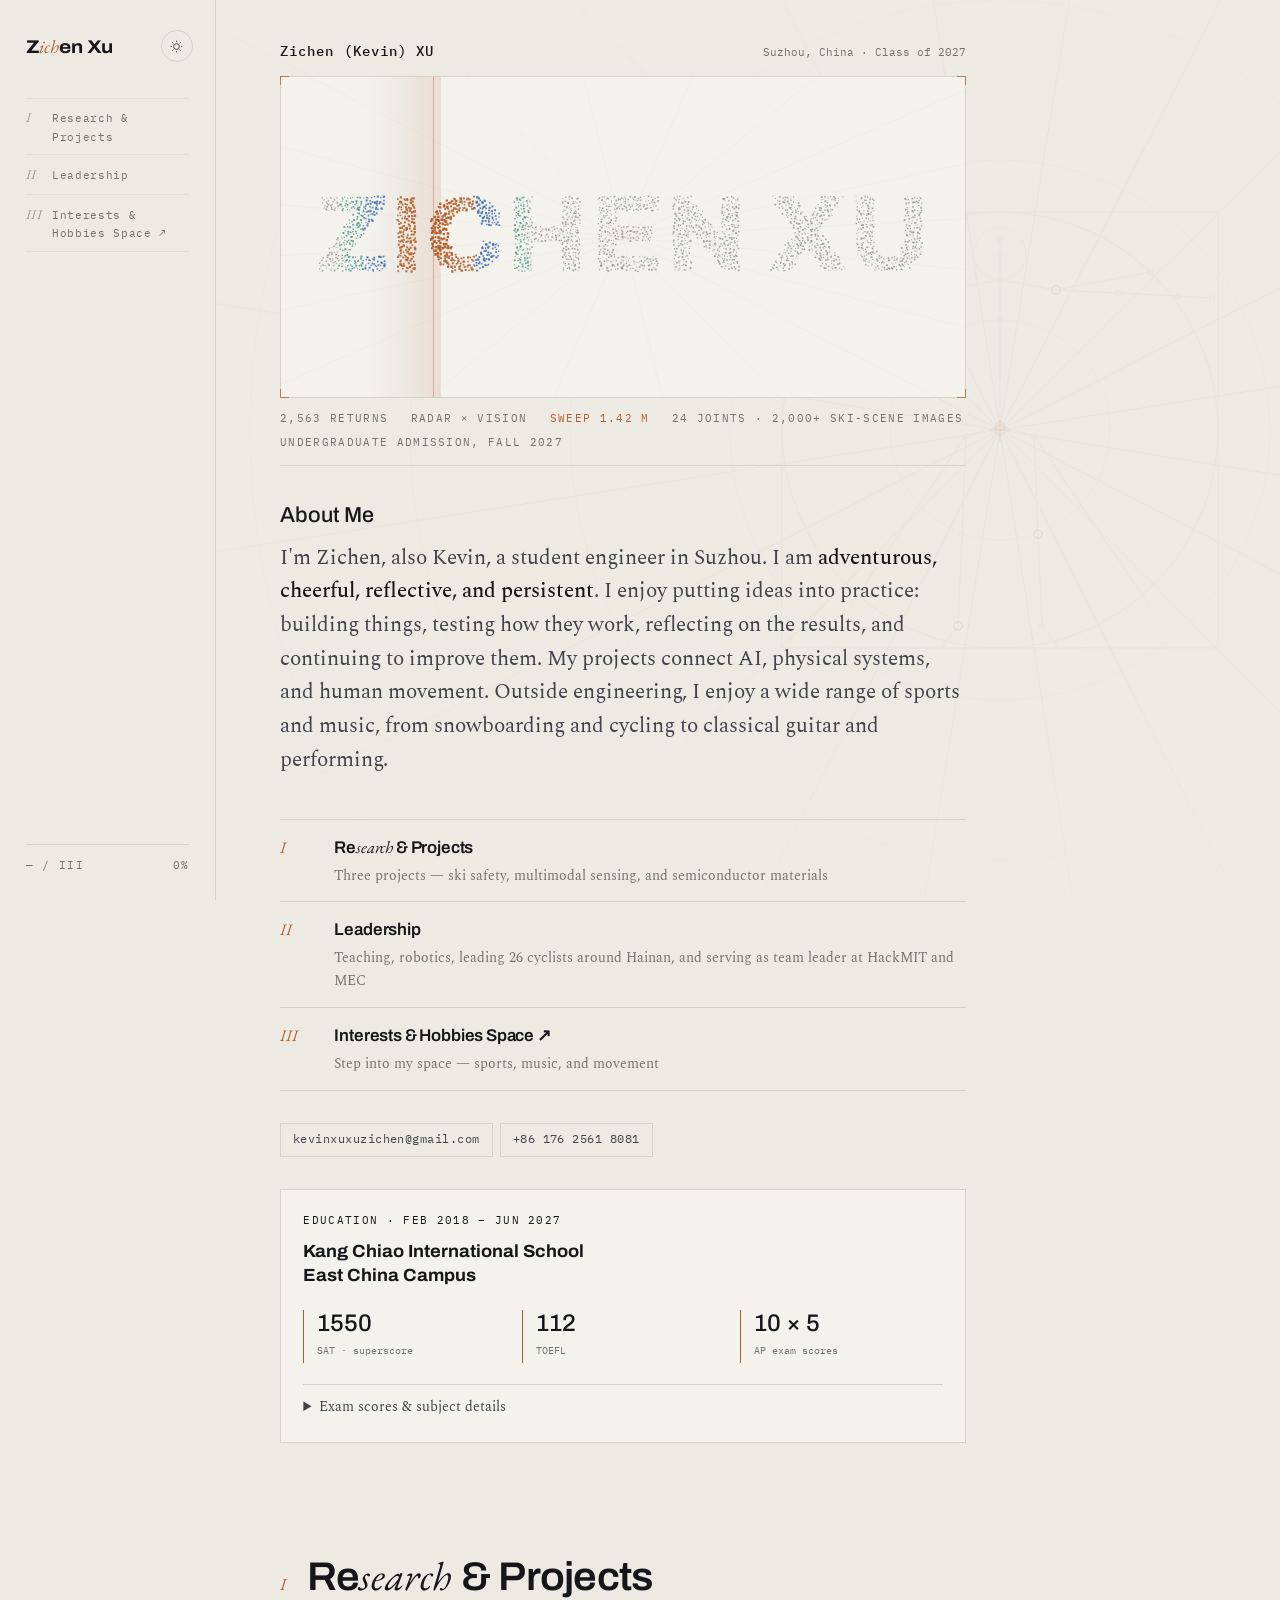
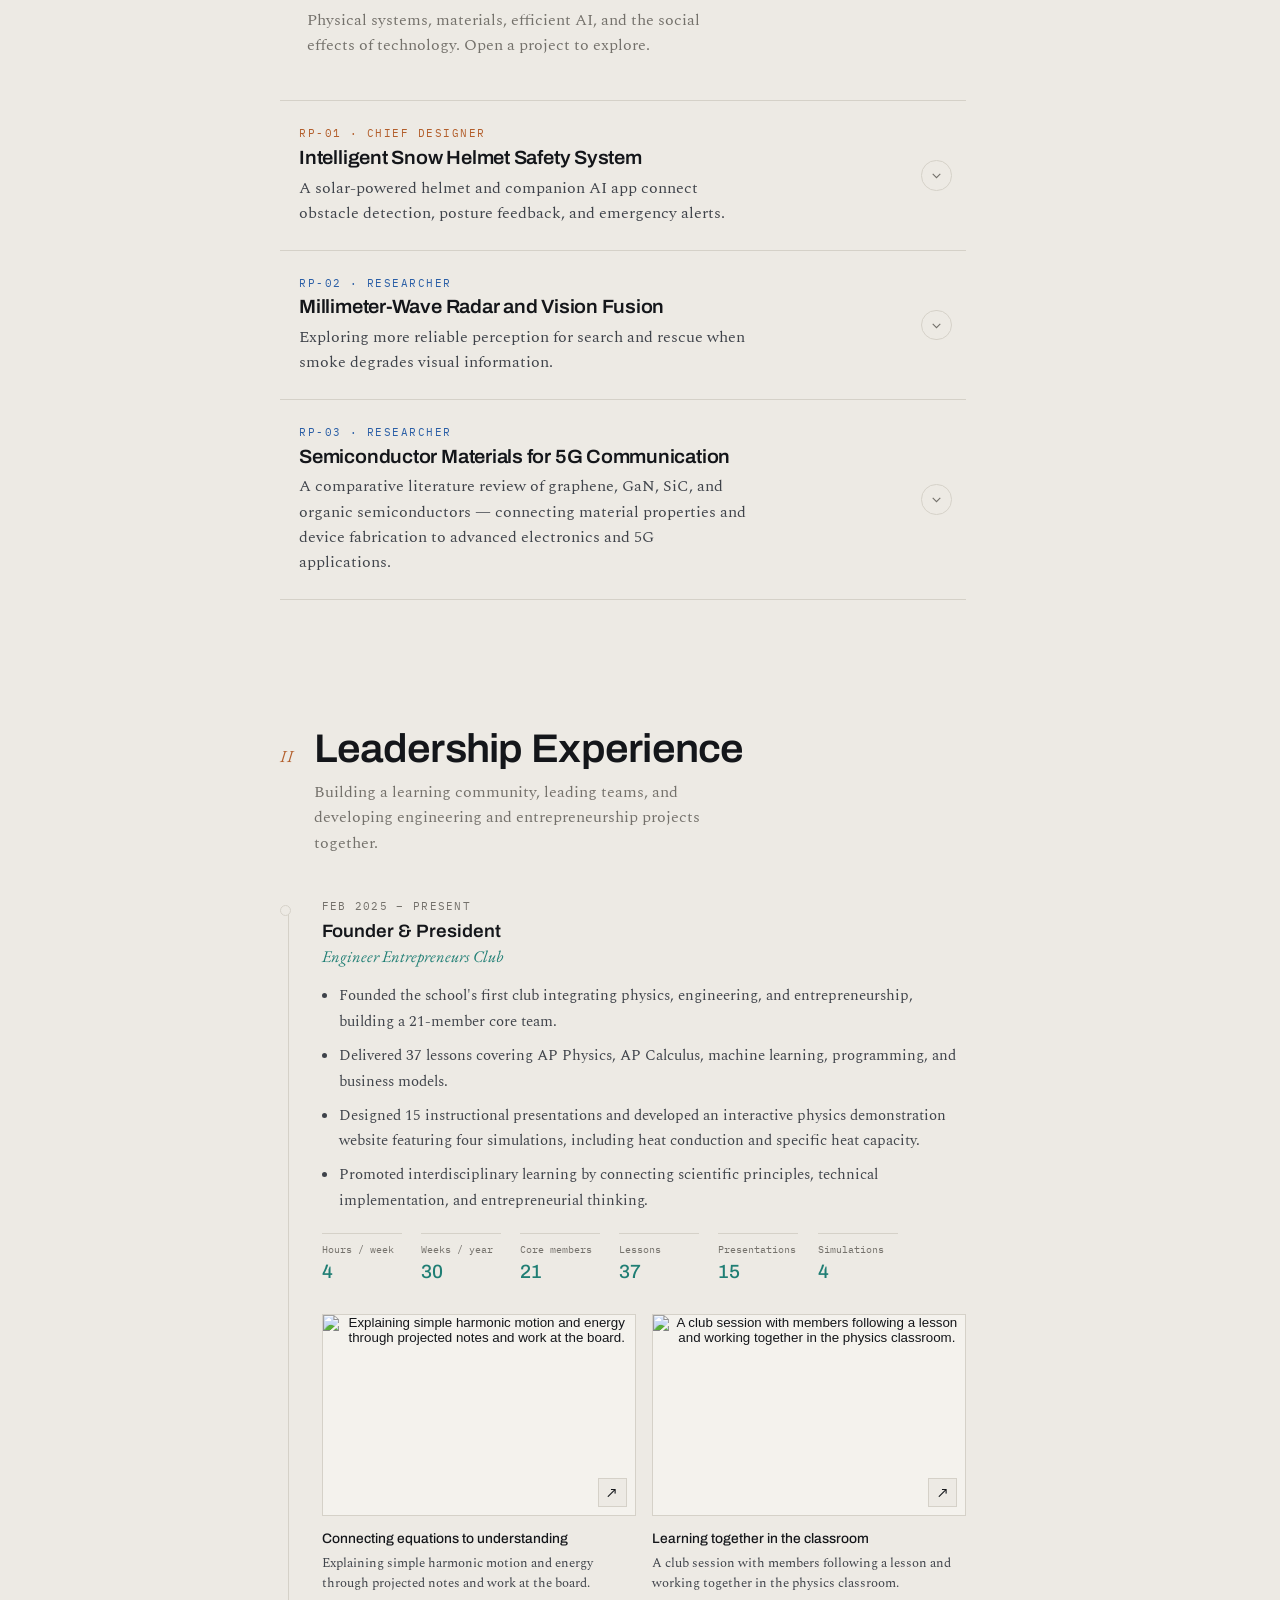
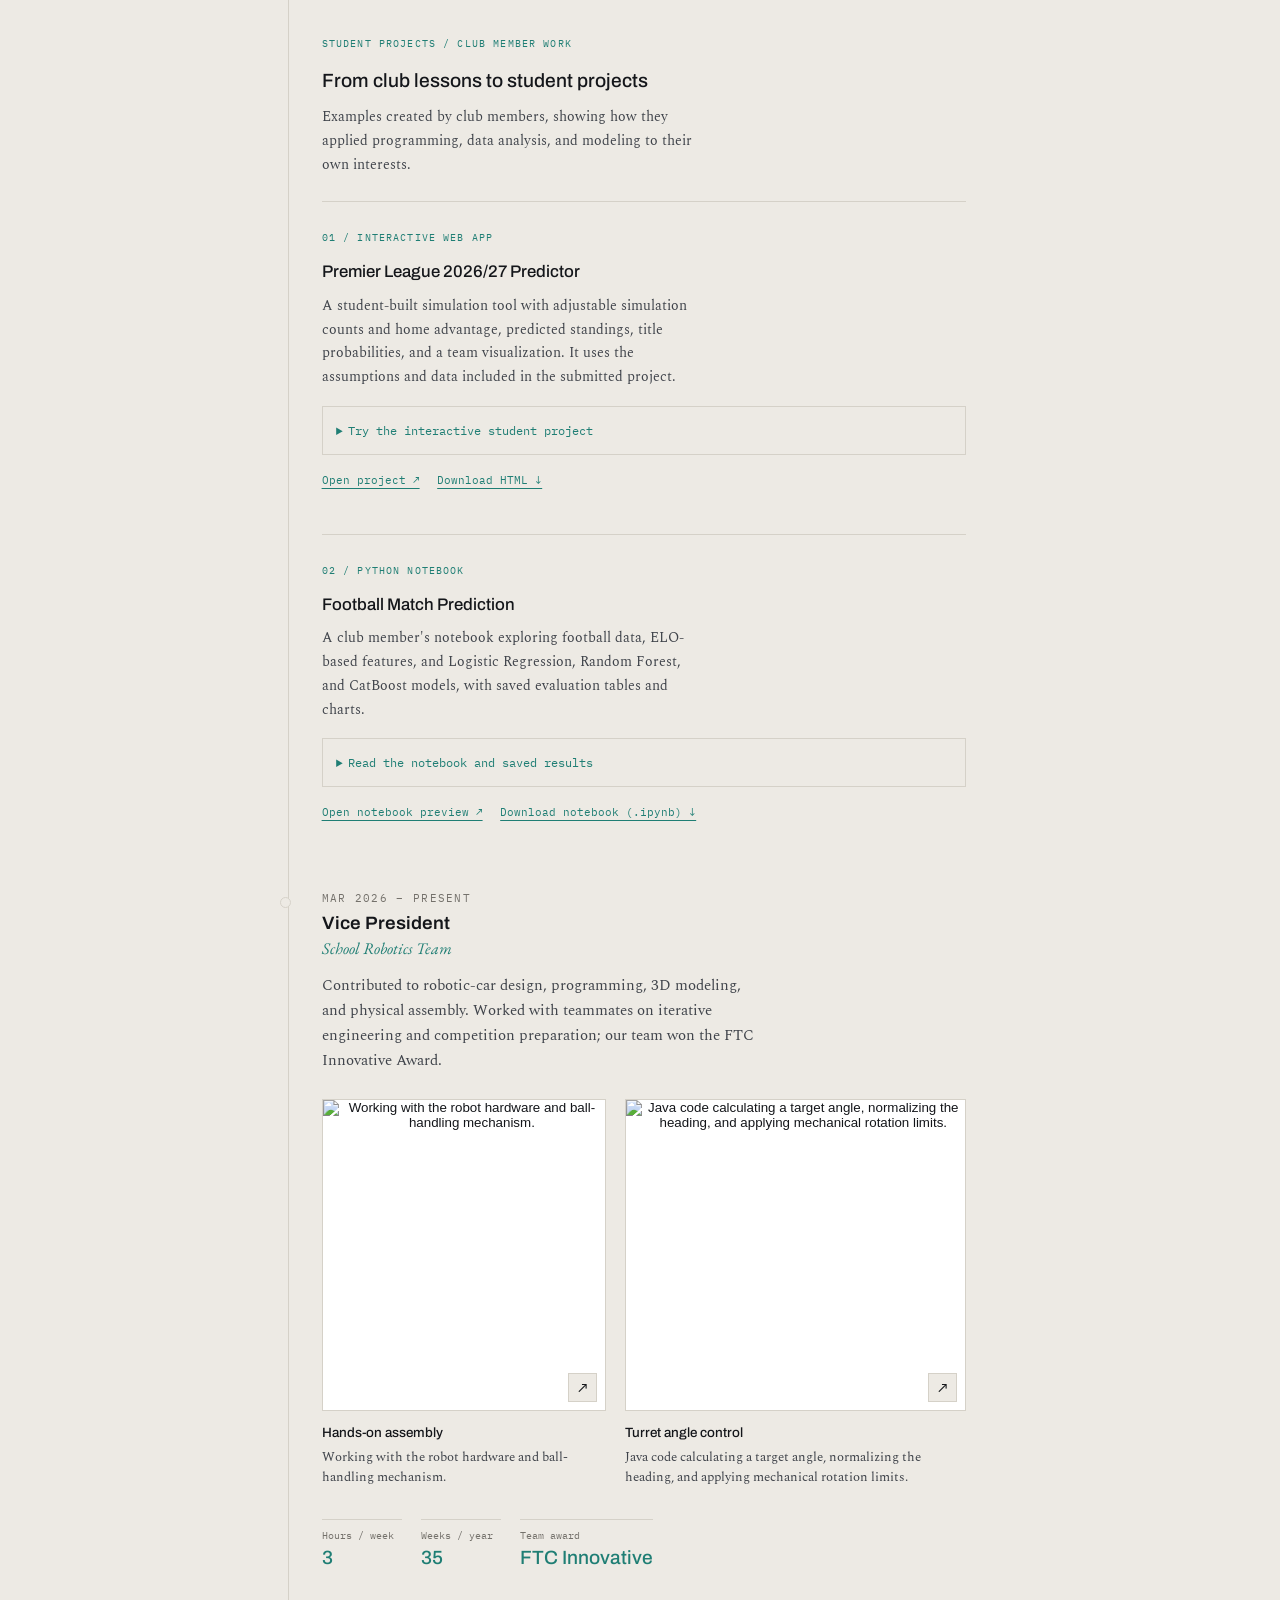
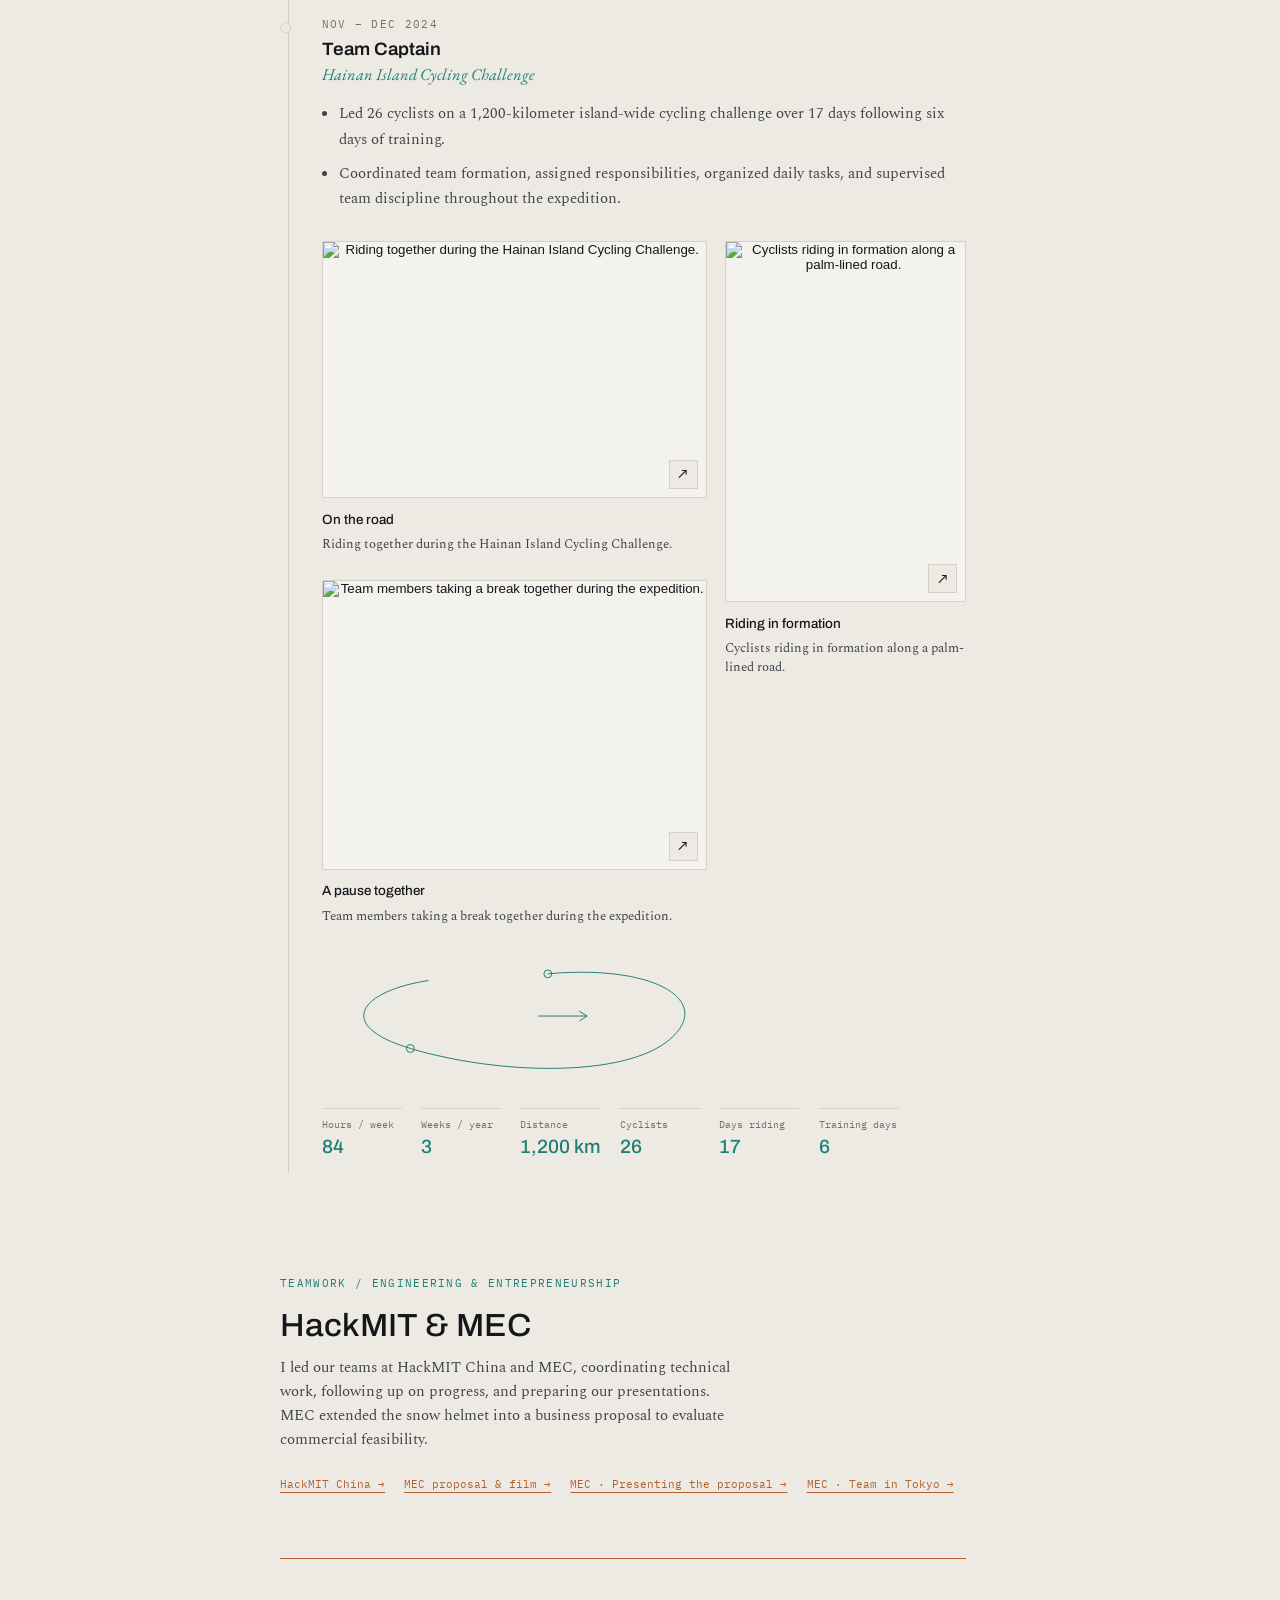
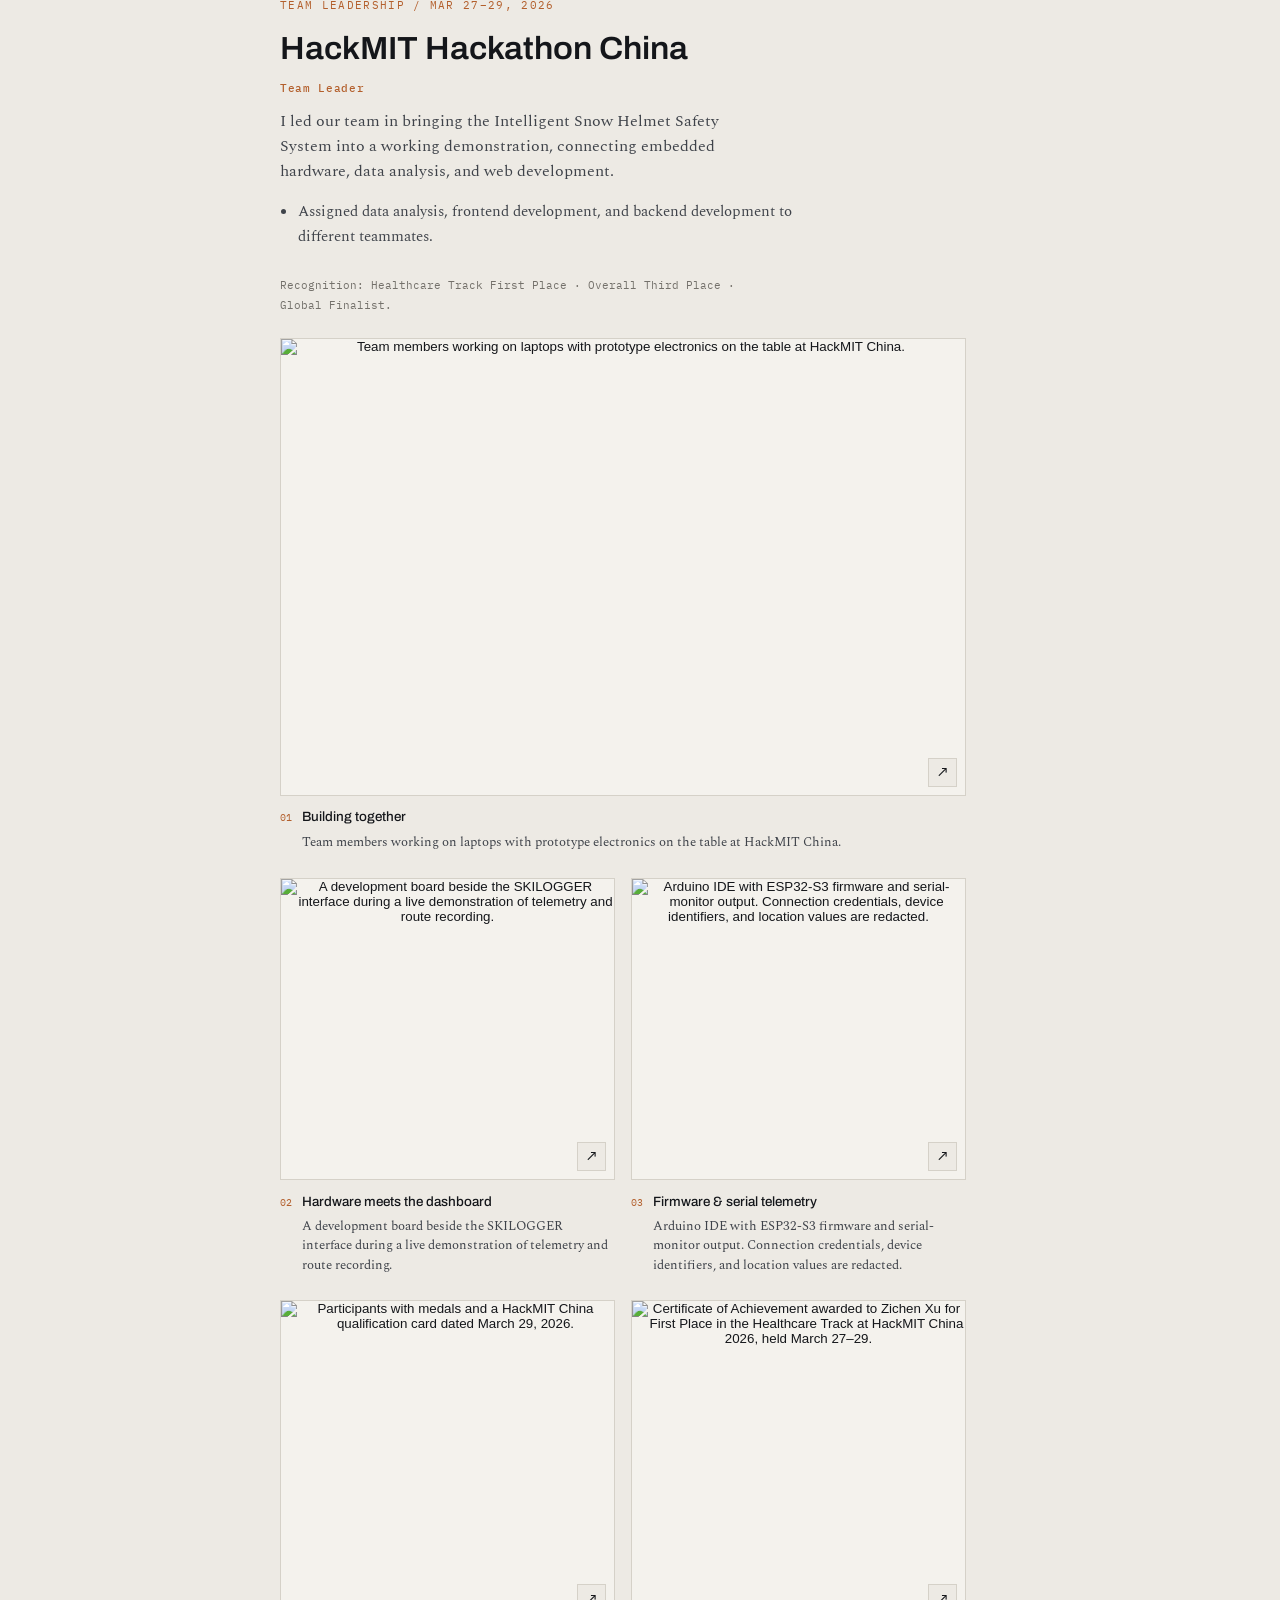
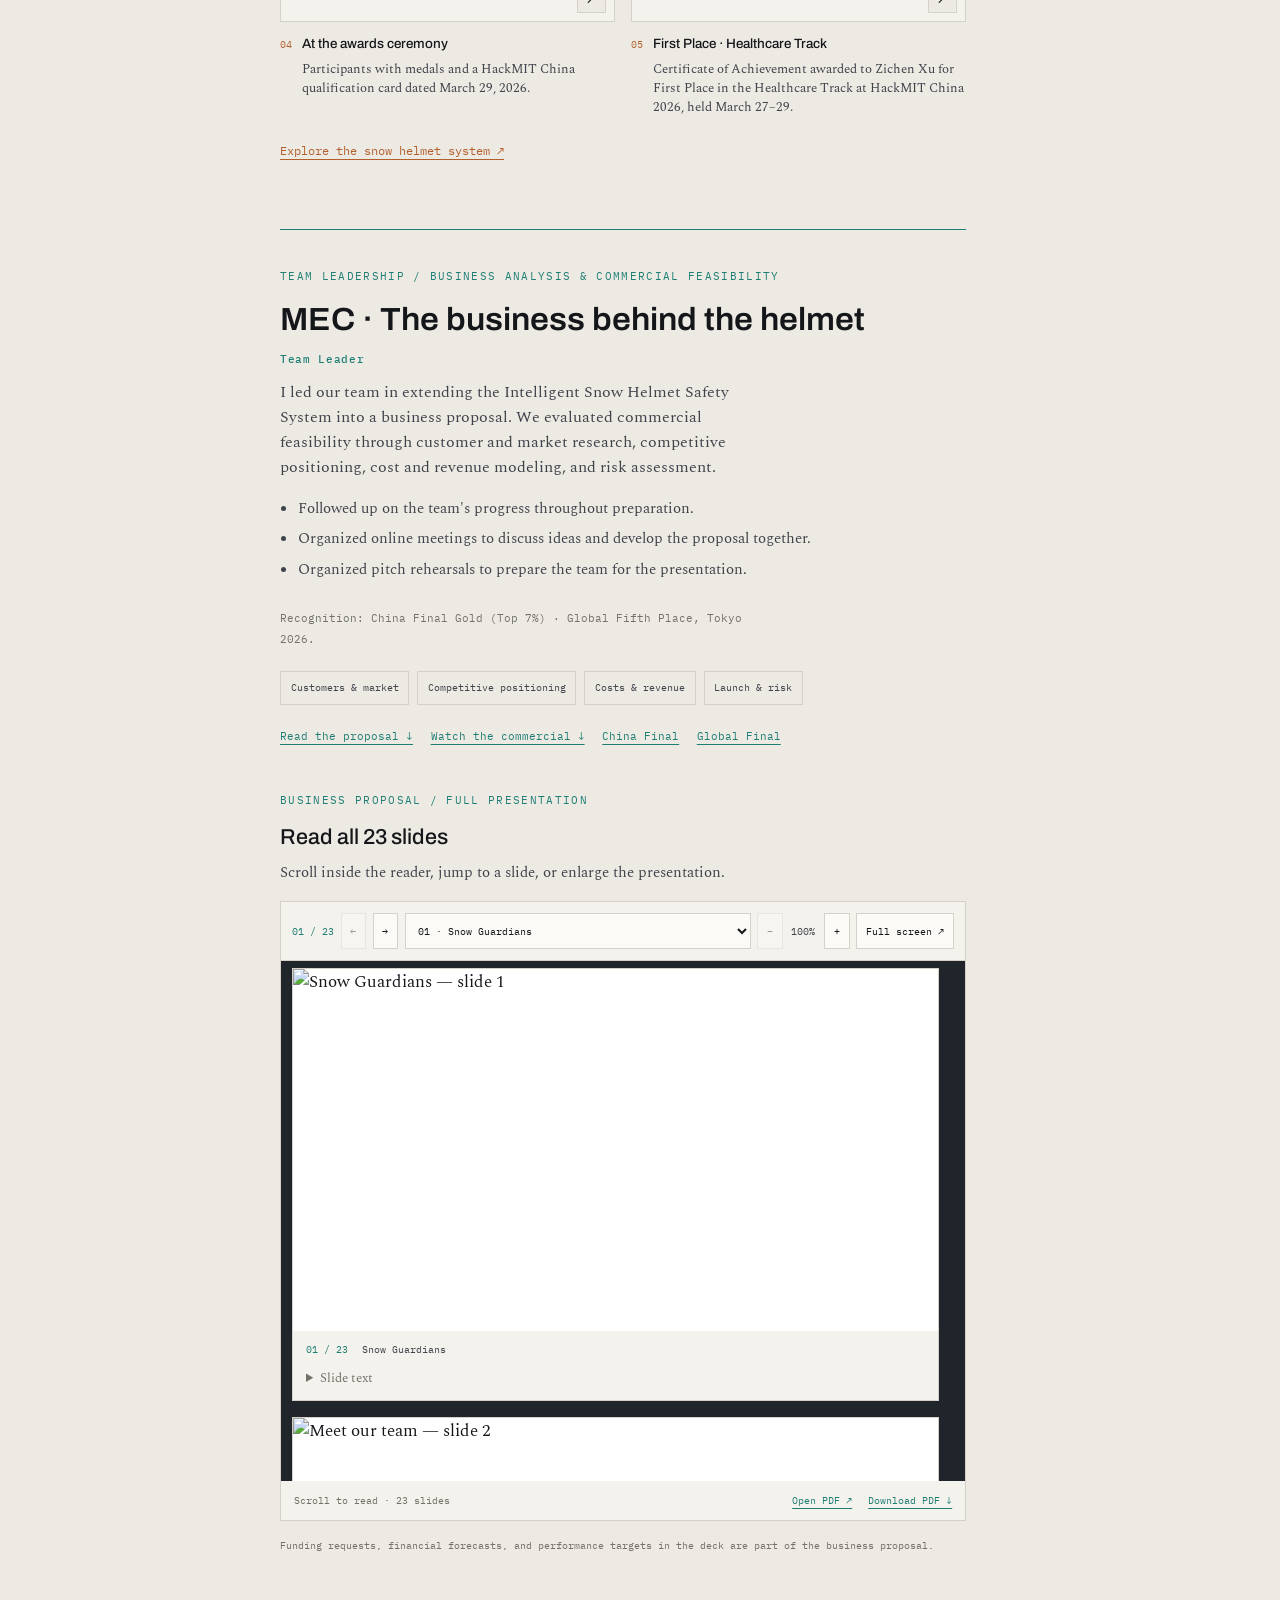
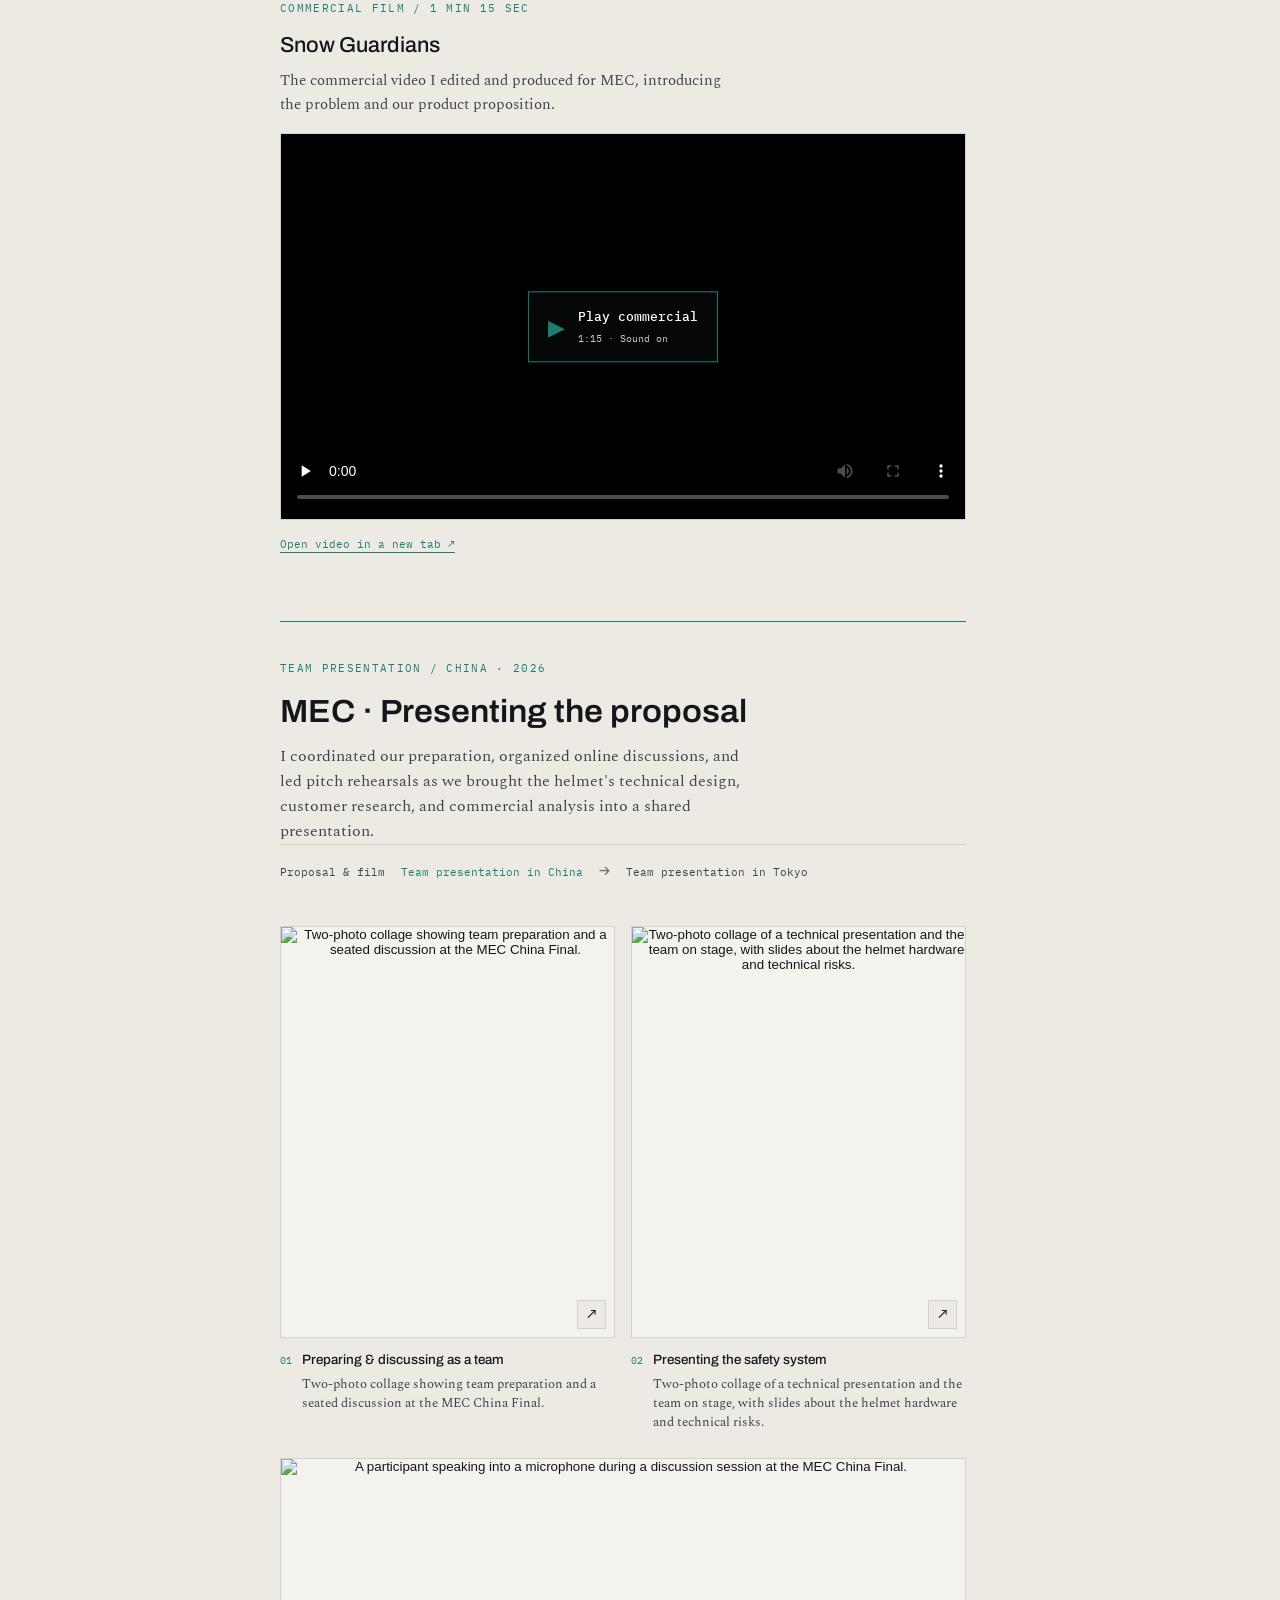
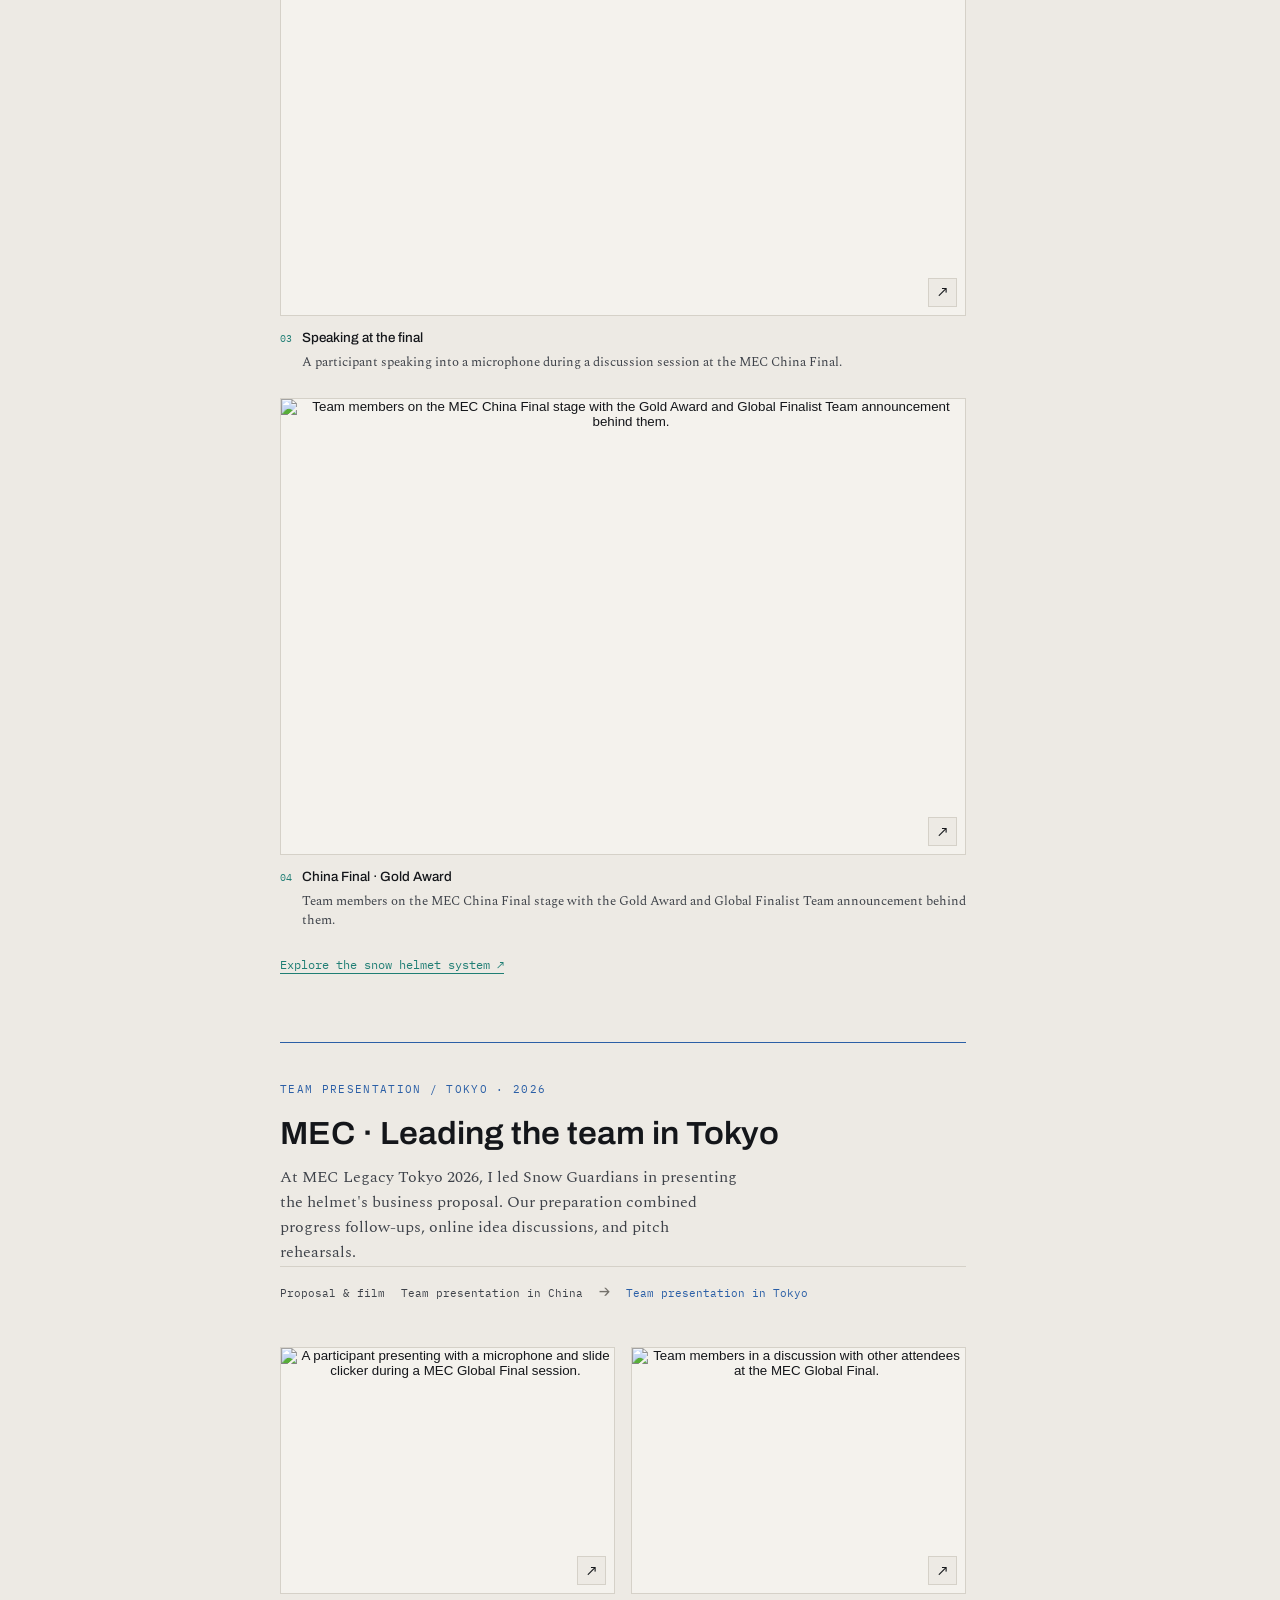
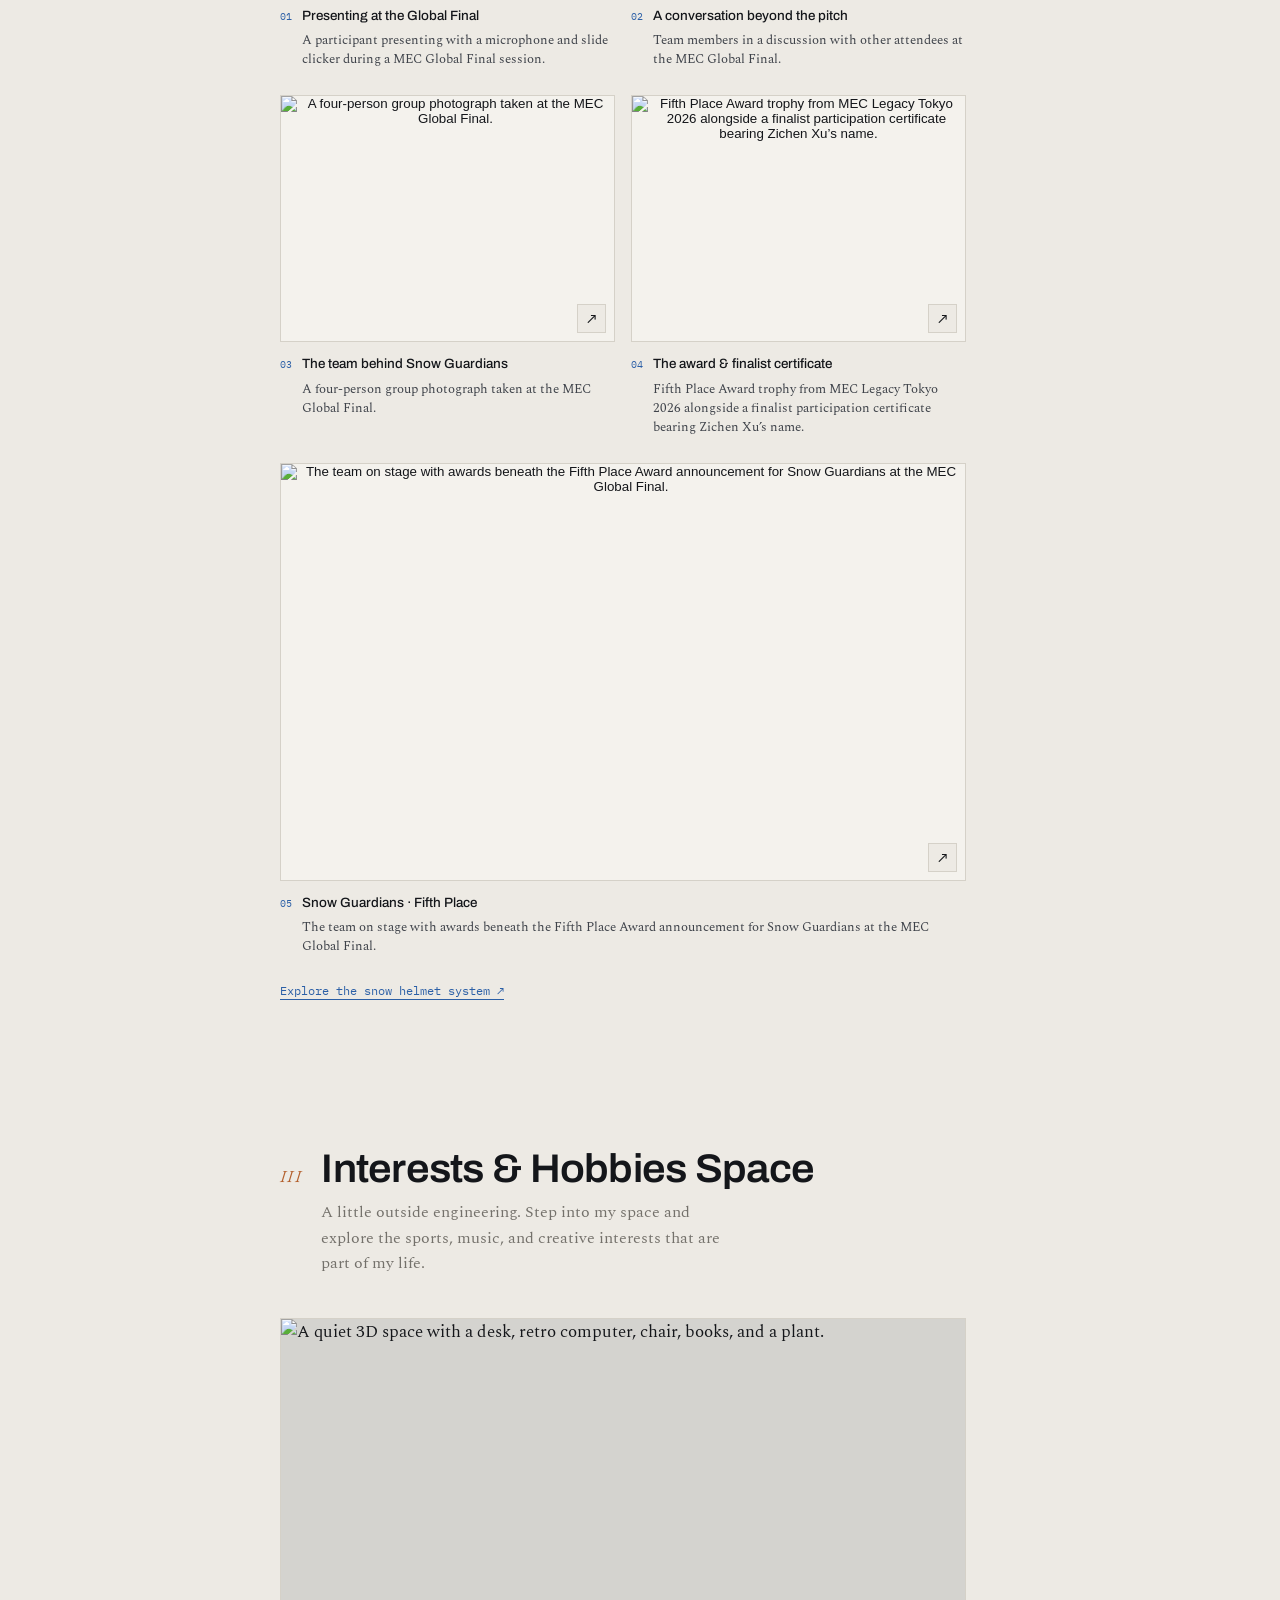
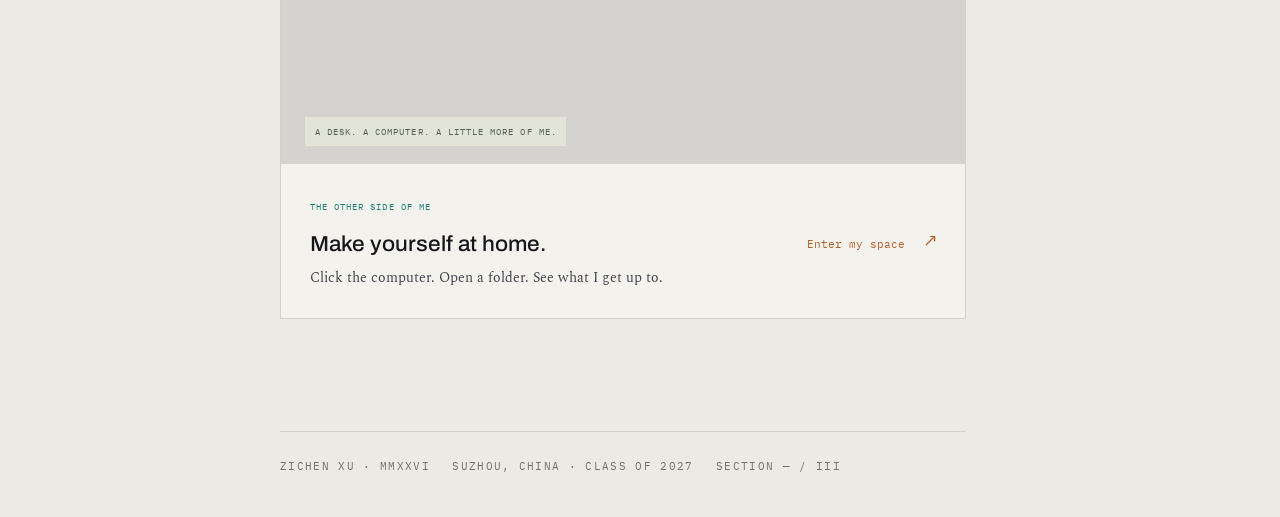
==== commit 436ad4eb: "Add files via upload" ====
--- a/index.html
+++ b/index.html
@@ -7,7 +7,7 @@
 <title>Zichen (Kevin) Xu | Engineering &amp; Life in Motion</title>
 <link rel="preconnect" href="https://fonts.googleapis.com">
 <link rel="preconnect" href="https://fonts.gstatic.com" crossorigin>
-<link rel="stylesheet" href="https://fonts.googleapis.com/css2?family=Archivo:wdth,wght@100..125,400..800&family=EB+Garamond:ital,wght@1,400;1,500&family=IBM+Plex+Mono:wght@400;500&family=Spectral:ital,wght@0,400;0,500;1,400&display=swap">
+<link rel="preload" as="style" onload="this.onload=null;this.rel='stylesheet'" href="https://fonts.googleapis.com/css2?family=Archivo:wdth,wght@100..125,400..800&family=EB+Garamond:ital,wght@1,400;1,500&family=IBM+Plex+Mono:wght@400;500&family=Spectral:ital,wght@0,400;0,500;1,400&display=swap">
 
 <style>
 /* ── tokens · dark first ────────────────────────────────── */
@@ -672,42 +672,42 @@
       <section id="research"><div class="sec-head"><span class="idx">I</span><div><h2>Re<em>search</em> &amp; Projects</h2><p>Physical systems, materials, efficient AI, and the social effects of technology. Open a project to explore.</p></div></div><div class="records"><article class="rec" id="snow-helmet-project" data-open="0" style="--c:var(--return)"><button class="rec-btn" type="button" aria-expanded="false" aria-controls="project-1"><div><div class="rec-tag">RP-01 · Chief designer</div><h3>Intelligent Snow Helmet Safety System</h3><p class="rec-sum">A solar-powered helmet and companion AI app connect obstacle detection, posture feedback, and emergency alerts.</p></div><span class="chev" aria-hidden="true"><svg width="13" height="13" viewBox="0 0 24 24" fill="none" stroke="currentColor" stroke-width="2"><path d="M5 9l7 7 7-7"/></svg></span></button><div class="rec-body" id="project-1" aria-hidden="true" inert><div><div class="rec-inner"><div class="helmet-gallery project-gallery" aria-label="Intelligent Snow Helmet Safety System project gallery">
 <div class="gallery-intro"><span class="mono">BUILD LOG / 01—06</span><h3>From the workbench<br>to a connected safety system.</h3><p>Hardware, software, and model development — six views of the project. Select any image to explore.</p></div><figure class="helmet-shot shot-prototype">
 <button type="button" class="photo-open" data-photo="0" aria-label="Enlarge: Integrated prototype">
-<img src="assets/helmet/prototype.png" width="499" height="648" alt="Helmet-mounted enclosure with solar panel, GPS module, and external wiring." loading="lazy" decoding="async">
+<img data-src="assets/helmet/prototype.png" width="499" height="648" alt="Helmet-mounted enclosure with solar panel, GPS module, and external wiring." loading="lazy" decoding="async">
 <span class="photo-zoom" aria-hidden="true">↗</span></button>
 <figcaption><span class="photo-number">01</span><div><h4>Integrated prototype</h4><p>Helmet-mounted enclosure with solar panel, GPS module, and external wiring.</p></div></figcaption></figure><figure class="helmet-shot shot-inside">
 <button type="button" class="photo-open" data-photo="1" aria-label="Enlarge: Inside the enclosure">
-<img src="assets/helmet/inside.png" width="643" height="673" alt="The open prototype reveals the electronics, battery, wiring, and insulation." loading="lazy" decoding="async">
+<img data-src="assets/helmet/inside.png" width="643" height="673" alt="The open prototype reveals the electronics, battery, wiring, and insulation." loading="lazy" decoding="async">
 <span class="photo-zoom" aria-hidden="true">↗</span></button>
 <figcaption><span class="photo-number">02</span><div><h4>Inside the enclosure</h4><p>The open prototype reveals the electronics, battery, wiring, and insulation.</p></div></figcaption></figure><figure class="helmet-shot shot-wiring">
 <button type="button" class="photo-open" data-photo="2" aria-label="Enlarge: From sensors to signals">
-<img src="assets/helmet/wiring.png" width="649" height="676" alt="Development-board and sensor wiring during hardware assembly." loading="lazy" decoding="async">
+<img data-src="assets/helmet/wiring.png" width="649" height="676" alt="Development-board and sensor wiring during hardware assembly." loading="lazy" decoding="async">
 <span class="photo-zoom" aria-hidden="true">↗</span></button>
 <figcaption><span class="photo-number">03</span><div><h4>From sensors to signals</h4><p>Development-board and sensor wiring during hardware assembly.</p></div></figcaption></figure><figure class="helmet-shot shot-dashboard">
 <button type="button" class="photo-open" data-photo="3" aria-label="Enlarge: SKILOGGER · monitoring &amp; AI coach">
-<img src="assets/helmet/dashboard.png" width="1129" height="1395" alt="Dashboard screenshot showing GPS tracking, motion telemetry, recording controls, and AI ski-coach feedback." loading="lazy" decoding="async">
+<img data-src="assets/helmet/dashboard.png" width="1129" height="1395" alt="Dashboard screenshot showing GPS tracking, motion telemetry, recording controls, and AI ski-coach feedback." loading="lazy" decoding="async">
 <span class="photo-zoom" aria-hidden="true">↗</span></button>
 <figcaption><span class="photo-number">04</span><div><h4>SKILOGGER · monitoring &amp; AI coach</h4><p>Dashboard screenshot showing GPS tracking, motion telemetry, recording controls, and AI ski-coach feedback.</p></div></figcaption></figure><figure class="helmet-shot shot-training">
 <button type="button" class="photo-open" data-photo="4" aria-label="Enlarge: Perception model confusion matrix">
-<img src="assets/helmet/confusion-matrix.png" width="1231" height="1080" alt="Confusion matrix comparing predicted and true classes for skier, snowboarder, and background." loading="lazy" decoding="async">
+<img data-src="assets/helmet/confusion-matrix.png" width="1231" height="1080" alt="Confusion matrix comparing predicted and true classes for skier, snowboarder, and background." loading="lazy" decoding="async">
 <span class="photo-zoom" aria-hidden="true">↗</span></button>
 <figcaption><span class="photo-number">05</span><div><h4>Perception model · confusion matrix</h4><p>Predicted versus true classes for skier, snowboarder, and background.</p></div></figcaption></figure><figure class="helmet-shot shot-sos">
 <button type="button" class="photo-open" data-photo="5" aria-label="Enlarge: An SOS beyond the helmet">
-<img src="assets/helmet/sos.png" width="1081" height="598" alt="Device alert screenshot containing an SOS message, coordinates, speed, and timestamp." loading="lazy" decoding="async">
+<img data-src="assets/helmet/sos.png" width="1081" height="598" alt="Device alert screenshot containing an SOS message, coordinates, speed, and timestamp." loading="lazy" decoding="async">
 <span class="photo-zoom" aria-hidden="true">↗</span></button>
 <figcaption><span class="photo-number">06</span><div><h4>An SOS beyond the helmet</h4><p>Device alert screenshot containing an SOS message, coordinates, speed, and timestamp.</p></div></figcaption></figure></div><ul><li>Led end-to-end development with ESP32, cloud infrastructure, and real-time data pipelines.</li><li>Trained YOLOv8/YOLOv11 on 2,000+ custom ski-scene images for obstacle detection and real-time voice alerts.</li><li>Built posture analysis using triaxial motion data and Gemini/DeepSeek APIs to identify injury-prone behaviors.</li><li>Developed a companion app analyzing 24 body joints, joint angles, center of gravity, and movement timing.</li><li>Integrated GPS tracking, automated fall detection, emergency alerts, and cloud synchronization.</li><li>Extended the helmet into a business proposal for MEC, evaluating target customers, competitors, costs, revenue models, and commercial feasibility.</li></ul><dl class="facts"><div><dt>Period</dt><dd>Dec 2025 – Present</dd></div><div><dt>Role</dt><dd>Chief designer</dd></div><div><dt>Commitment</dt><dd>8 hrs/wk · 44 wks/yr</dd></div><div><dt>Stack</dt><dd>ESP32 · YOLO · cloud</dd></div></dl><div class="ski-app-extension" id="ski-app-extension"><div class="media-heading"><span class="mono">HELMET EXTENSION / SKI APP</span><h4>From head motion to full-body technique</h4><p>The helmet records head movement, which cannot represent the skier’s whole-body technique. I built a visual system that identifies 24 skier joints and analyzes their relative positions, angles, and timing to assess movement safety and suggest improvements.</p></div>
 <ol class="ski-app-process"><li><span>01 / TRACK</span>Identify 24 joints in skiing video.</li><li><span>02 / ANALYZE</span>Calculate relative positions, joint angles, and turn timing.</li><li><span>03 / ADVISE</span>Use movement patterns to flag potential risks and provide technique feedback.</li></ol>
 <div class="ski-app-demo"><div class="media-heading"><h4>Watch the Ski Analyzer demo</h4></div><div class="film-player"><video id="ski-demo-video" controls playsinline preload="none" poster="assets/ski-app/skier-keypoints.png" aria-label="Ski Analyzer app demonstration"><source src="assets/ski-app/ski-analyzer-demo.mp4" type="video/mp4">Your browser does not support embedded video. Open the demo using the link below.</video><button type="button" class="film-play" id="ski-demo-play" aria-label="Play Ski Analyzer demo"><span class="film-play-symbol" aria-hidden="true">▶</span><span>Play app demo<small>Ski Analyzer · full-body movement analysis</small></span></button></div><p class="film-status" id="ski-demo-status" role="status"></p><a class="media-original" href="assets/ski-app/ski-analyzer-demo.mp4" target="_blank" rel="noopener">Open demo video ↗</a></div>
-<div class="ski-app-gallery project-gallery" aria-label="Ski App pose estimation and movement analysis"><figure class="helmet-shot ski-app-shot ski-training"><button type="button" class="photo-open" aria-label="Enlarge: Training the pose model"><img src="assets/ski-app/training-results.png" width="2461" height="657" alt="Training and validation curves for detection and pose estimation across the training run." loading="lazy" decoding="async"><span class="photo-zoom" aria-hidden="true">↗</span></button><figcaption><span class="photo-number">01</span><div><h4>Training the pose model</h4><p>Training and validation curves for detection and pose estimation across the training run.</p></div></figcaption></figure><figure class="helmet-shot ski-app-shot ski-keypoints"><button type="button" class="photo-open" aria-label="Enlarge: Tracking the skier"><img src="assets/ski-app/skier-keypoints.png" width="2208" height="1066" alt="A skier detection with colored keypoints, providing the visual inputs for full-body movement analysis." loading="lazy" decoding="async"><span class="photo-zoom" aria-hidden="true">↗</span></button><figcaption><span class="photo-number">02</span><div><h4>Tracking the skier</h4><p>A skier detection with colored keypoints, providing the visual inputs for full-body movement analysis.</p></div></figcaption></figure><figure class="helmet-shot ski-app-shot "><button type="button" class="photo-open" aria-label="Enlarge: From keypoints to movement signals"><img src="assets/ski-app/movement-analysis.png" width="1264" height="882" alt="Raw and smoothed estimates of trunk inclination, knee angle, and horizontal center of mass over the video frames." loading="lazy" decoding="async"><span class="photo-zoom" aria-hidden="true">↗</span></button><figcaption><span class="photo-number">03</span><div><h4>From keypoints to movement signals</h4><p>Raw and smoothed estimates of trunk inclination, knee angle, and horizontal center of mass over the video frames.</p></div></figcaption></figure><figure class="helmet-shot ski-app-shot "><button type="button" class="photo-open" aria-label="Enlarge: Understanding turn timing"><img src="assets/ski-app/turn-phases.png" width="1950" height="655" alt="Frame-by-frame turn-phase labels: initiation, apex, completion, and transition, shown against the trunk-tilt curve." loading="lazy" decoding="async"><span class="photo-zoom" aria-hidden="true">↗</span></button><figcaption><span class="photo-number">04</span><div><h4>Understanding turn timing</h4><p>Frame-by-frame turn-phase labels: initiation, apex, completion, and transition, shown against the trunk-tilt curve.</p></div></figcaption></figure></div></div><a class="competition-link" href="#hackmit-story">HackMIT China &middot; Team leadership →</a><a class="competition-link" href="#mec-business-case">MEC · business proposal &amp; commercial film →</a><a class="competition-link" href="#mec-china-story">MEC &middot; Team presentation in China →</a><a class="competition-link" href="#mec-global-story">MEC &middot; Team presentation in Tokyo →</a></div></div></div></article><article class="rec" id="radar-project" data-open="0" style="--c:var(--azimuth)"><button class="rec-btn" type="button" aria-expanded="false" aria-controls="project-2"><div><div class="rec-tag">RP-02 · Researcher</div><h3>Millimeter-Wave Radar and Vision Fusion</h3><p class="rec-sum">Exploring more reliable perception for search and rescue when smoke degrades visual information.</p></div><span class="chev" aria-hidden="true"><svg width="13" height="13" viewBox="0 0 24 24" fill="none" stroke="currentColor" stroke-width="2"><path d="M5 9l7 7 7-7"/></svg></span></button><div class="rec-body" id="project-2" aria-hidden="true" inert><div><div class="rec-inner"><div class="radar-paper-block"><div class="media-heading"><span class="mono">FULL PAPER / 25 PAGES</span><h4>Read the RIME paper</h4><p>RIME: Raw mmWave I/Q Evidence Meets Visual Geometry for Grid-Level Indoor Wall-Structure Mapping</p><p>Scroll through the complete paper, jump to a page, or open a larger view.</p></div><div class="deck-reader paper-reader" id="radar-paper-reader" data-reader-prefix="radar-paper" aria-label="RIME full paper reader"><div class="deck-toolbar"><span id="radar-paper-count" class="deck-count" aria-live="polite">01 / 25</span><button type="button" id="radar-paper-prev" aria-label="Previous page">←</button><button type="button" id="radar-paper-next" aria-label="Next page">→</button><select id="radar-paper-jump" aria-label="Jump to paper page"><option value="1">01 · Title and abstract</option><option value="2">02 · Contents</option><option value="3">03 · Introduction</option><option value="4">04 · Related work</option><option value="5">05 · Related work continued</option><option value="6">06 · System overview</option><option value="7">07 · Pipeline and notation</option><option value="8">08 · Radar processing</option><option value="9">09 · Radar evidence and visual geometry</option><option value="10">10 · Visual geometry processing</option><option value="11">11 · Grid mapping and alignment</option><option value="12">12 · Alignment and fusion</option><option value="13">13 · Mapping rules</option><option value="14">14 · Experimental setup</option><option value="15">15 · Deployment trials</option><option value="16">16 · Evidence fusion results</option><option value="17">17 · False alarm control</option><option value="18">18 · False alarm control continued</option><option value="19">19 · Radar contribution and ablation</option><option value="20">20 · Parameter sensitivity and conclusion</option><option value="21">21 · References</option><option value="22">22 · References continued</option><option value="23">23 · References continued</option><option value="24">24 · References continued</option><option value="25">25 · References continued</option></select><button type="button" id="radar-paper-zoom-out" aria-label="Zoom out">−</button><output id="radar-paper-zoom-label" aria-live="polite">100%</output><button type="button" id="radar-paper-zoom-in" aria-label="Zoom in">+</button><button type="button" id="radar-paper-fullscreen">Full screen ↗</button></div>
-<div class="deck-scroll" id="radar-paper-scroll" role="region" tabindex="0" aria-label="Scroll to read all 16 paper pages. Page Up and Page Down move between pages."><div class="deck-pages"><figure class="deck-slide paper-page" data-slide="1" aria-label="Paper page 1 of 25: Title and abstract"><img src="assets/radar/paper-pages/page-01.jpg" width="2010" height="2600" alt="RIME paper page 1 — Title and abstract" loading="lazy" decoding="async"><figcaption><span>01 / 25</span> Title and abstract</figcaption></figure><figure class="deck-slide paper-page" data-slide="2" aria-label="Paper page 2 of 25: Contents"><img src="assets/radar/paper-pages/page-02.jpg" width="2010" height="2600" alt="RIME paper page 2 — Contents" loading="lazy" decoding="async"><figcaption><span>02 / 25</span> Contents</figcaption></figure><figure class="deck-slide paper-page" data-slide="3" aria-label="Paper page 3 of 25: Introduction"><img src="assets/radar/paper-pages/page-03.jpg" width="2010" height="2600" alt="RIME paper page 3 — Introduction" loading="lazy" decoding="async"><figcaption><span>03 / 25</span> Introduction</figcaption></figure><figure class="deck-slide paper-page" data-slide="4" aria-label="Paper page 4 of 25: Related work"><img src="assets/radar/paper-pages/page-04.jpg" width="2010" height="2600" alt="RIME paper page 4 — Related work" loading="lazy" decoding="async"><figcaption><span>04 / 25</span> Related work</figcaption></figure><figure class="deck-slide paper-page" data-slide="5" aria-label="Paper page 5 of 25: Related work continued"><img src="assets/radar/paper-pages/page-05.jpg" width="2010" height="2600" alt="RIME paper page 5 — Related work continued" loading="lazy" decoding="async"><figcaption><span>05 / 25</span> Related work continued</figcaption></figure><figure class="deck-slide paper-page" data-slide="6" aria-label="Paper page 6 of 25: System overview"><img src="assets/radar/paper-pages/page-06.jpg" width="2010" height="2600" alt="RIME paper page 6 — System overview" loading="lazy" decoding="async"><figcaption><span>06 / 25</span> System overview</figcaption></figure><figure class="deck-slide paper-page" data-slide="7" aria-label="Paper page 7 of 25: Pipeline and notation"><img src="assets/radar/paper-pages/page-07.jpg" width="2010" height="2600" alt="RIME paper page 7 — Pipeline and notation" loading="lazy" decoding="async"><figcaption><span>07 / 25</span> Pipeline and notation</figcaption></figure><figure class="deck-slide paper-page" data-slide="8" aria-label="Paper page 8 of 25: Radar processing"><img src="assets/radar/paper-pages/page-08.jpg" width="2010" height="2600" alt="RIME paper page 8 — Radar processing" loading="lazy" decoding="async"><figcaption><span>08 / 25</span> Radar processing</figcaption></figure><figure class="deck-slide paper-page" data-slide="9" aria-label="Paper page 9 of 25: Radar evidence and visual geometry"><img src="assets/radar/paper-pages/page-09.jpg" width="2010" height="2600" alt="RIME paper page 9 — Radar evidence and visual geometry" loading="lazy" decoding="async"><figcaption><span>09 / 25</span> Radar evidence and visual geometry</figcaption></figure><figure class="deck-slide paper-page" data-slide="10" aria-label="Paper page 10 of 25: Visual geometry processing"><img src="assets/radar/paper-pages/page-10.jpg" width="2010" height="2600" alt="RIME paper page 10 — Visual geometry processing" loading="lazy" decoding="async"><figcaption><span>10 / 25</span> Visual geometry processing</figcaption></figure><figure class="deck-slide paper-page" data-slide="11" aria-label="Paper page 11 of 25: Grid mapping and alignment"><img src="assets/radar/paper-pages/page-11.jpg" width="2010" height="2600" alt="RIME paper page 11 — Grid mapping and alignment" loading="lazy" decoding="async"><figcaption><span>11 / 25</span> Grid mapping and alignment</figcaption></figure><figure class="deck-slide paper-page" data-slide="12" aria-label="Paper page 12 of 25: Alignment and fusion"><img src="assets/radar/paper-pages/page-12.jpg" width="2010" height="2600" alt="RIME paper page 12 — Alignment and fusion" loading="lazy" decoding="async"><figcaption><span>12 / 25</span> Alignment and fusion</figcaption></figure><figure class="deck-slide paper-page" data-slide="13" aria-label="Paper page 13 of 25: Mapping rules"><img src="assets/radar/paper-pages/page-13.jpg" width="2010" height="2600" alt="RIME paper page 13 — Mapping rules" loading="lazy" decoding="async"><figcaption><span>13 / 25</span> Mapping rules</figcaption></figure><figure class="deck-slide paper-page" data-slide="14" aria-label="Paper page 14 of 25: Experimental setup"><img src="assets/radar/paper-pages/page-14.jpg" width="2010" height="2600" alt="RIME paper page 14 — Experimental setup" loading="lazy" decoding="async"><figcaption><span>14 / 25</span> Experimental setup</figcaption></figure><figure class="deck-slide paper-page" data-slide="15" aria-label="Paper page 15 of 25: Deployment trials"><img src="assets/radar/paper-pages/page-15.jpg" width="2010" height="2600" alt="RIME paper page 15 — Deployment trials" loading="lazy" decoding="async"><figcaption><span>15 / 25</span> Deployment trials</figcaption></figure><figure class="deck-slide paper-page" data-slide="16" aria-label="Paper page 16 of 25: Evidence fusion results"><img src="assets/radar/paper-pages/page-16.jpg" width="2010" height="2600" alt="RIME paper page 16 — Evidence fusion results" loading="lazy" decoding="async"><figcaption><span>16 / 25</span> Evidence fusion results</figcaption></figure><figure class="deck-slide paper-page" data-slide="17" aria-label="Paper page 17 of 25: False alarm control"><img src="assets/radar/paper-pages/page-17.jpg" width="2010" height="2600" alt="RIME paper page 17 — False alarm control" loading="lazy" decoding="async"><figcaption><span>17 / 25</span> False alarm control</figcaption></figure><figure class="deck-slide paper-page" data-slide="18" aria-label="Paper page 18 of 25: False alarm control continued"><img src="assets/radar/paper-pages/page-18.jpg" width="2010" height="2600" alt="RIME paper page 18 — False alarm control continued" loading="lazy" decoding="async"><figcaption><span>18 / 25</span> False alarm control continued</figcaption></figure><figure class="deck-slide paper-page" data-slide="19" aria-label="Paper page 19 of 25: Radar contribution and ablation"><img src="assets/radar/paper-pages/page-19.jpg" width="2010" height="2600" alt="RIME paper page 19 — Radar contribution and ablation" loading="lazy" decoding="async"><figcaption><span>19 / 25</span> Radar contribution and ablation</figcaption></figure><figure class="deck-slide paper-page" data-slide="20" aria-label="Paper page 20 of 25: Parameter sensitivity and conclusion"><img src="assets/radar/paper-pages/page-20.jpg" width="2010" height="2600" alt="RIME paper page 20 — Parameter sensitivity and conclusion" loading="lazy" decoding="async"><figcaption><span>20 / 25</span> Parameter sensitivity and conclusion</figcaption></figure><figure class="deck-slide paper-page" data-slide="21" aria-label="Paper page 21 of 25: References"><img src="assets/radar/paper-pages/page-21.jpg" width="2010" height="2600" alt="RIME paper page 21 — References" loading="lazy" decoding="async"><figcaption><span>21 / 25</span> References</figcaption></figure><figure class="deck-slide paper-page" data-slide="22" aria-label="Paper page 22 of 25: References continued"><img src="assets/radar/paper-pages/page-22.jpg" width="2010" height="2600" alt="RIME paper page 22 — References continued" loading="lazy" decoding="async"><figcaption><span>22 / 25</span> References continued</figcaption></figure><figure class="deck-slide paper-page" data-slide="23" aria-label="Paper page 23 of 25: References continued"><img src="assets/radar/paper-pages/page-23.jpg" width="2010" height="2600" alt="RIME paper page 23 — References continued" loading="lazy" decoding="async"><figcaption><span>23 / 25</span> References continued</figcaption></figure><figure class="deck-slide paper-page" data-slide="24" aria-label="Paper page 24 of 25: References continued"><img src="assets/radar/paper-pages/page-24.jpg" width="2010" height="2600" alt="RIME paper page 24 — References continued" loading="lazy" decoding="async"><figcaption><span>24 / 25</span> References continued</figcaption></figure><figure class="deck-slide paper-page" data-slide="25" aria-label="Paper page 25 of 25: References continued"><img src="assets/radar/paper-pages/page-25.jpg" width="2010" height="2600" alt="RIME paper page 25 — References continued" loading="lazy" decoding="async"><figcaption><span>25 / 25</span> References continued</figcaption></figure></div></div><div class="deck-footer"><span>Scroll to read · 25 pages</span><a href="assets/radar/rime-paper.pdf" target="_blank" rel="noopener">Open PDF ↗</a><a href="assets/radar/rime-paper.pdf" download>Download PDF ↓</a></div></div></div><ul><li>Investigated radar–vision fusion for smoke-obscured search-and-rescue scenarios.</li><li>Explored ways to improve sensing reliability while preserving geometric detail.</li><li>Studied multimodal perception approaches with potential applications in emergency response.</li></ul><dl class="facts"><div><dt>Period</dt><dd>Apr – Oct 2026</dd></div><div><dt>Role</dt><dd>Researcher</dd></div><div><dt>Commitment</dt><dd>5 hrs/wk · 26 wks/yr</dd></div></dl></div></div></div></article><article class="rec" id="semiconductor-project" data-open="0" style="--c:var(--azimuth)"><button class="rec-btn" type="button" aria-expanded="false" aria-controls="project-4"><div><div class="rec-tag">RP-03 · Researcher</div><h3>Semiconductor Materials for 5G Communication</h3><p class="rec-sum">A comparative literature review of graphene, GaN, SiC, and organic semiconductors — connecting material properties and device fabrication to advanced electronics and 5G applications.</p></div><span class="chev" aria-hidden="true"><svg width="13" height="13" viewBox="0 0 24 24" fill="none" stroke="currentColor" stroke-width="2"><path d="M5 9l7 7 7-7"/></svg></span></button><div class="rec-body" id="project-4" aria-hidden="true" inert><div><div class="rec-inner"><div class="paper-overview"><div class="mono">Research focus</div><p class="paper-title"><cite>Beyond Silicon: Exploring Graphene, GaN, SiC and Organic Semiconductors for Advanced Electronics and 5G Communication</cite></p><div class="paper-overview-grid"><ul><li>Compared four alternatives to silicon through carrier mobility, bandgap, breakdown field, thermal behavior, flexibility, and manufacturing requirements.</li><li>Examined graphene-based transistors, frequency multiplication, and transparent electrodes, alongside the challenge of its zero bandgap.</li><li>Reviewed polarization-induced two-dimensional electron gases in AlGaN/GaN HEMTs and SiC device structures for high-voltage, thermally demanding applications.</li><li>Explored strain-dependent mobility in organic semiconductors and fabrication approaches including inkjet printing, surface patterning, thermal evaporation, and solution coating.</li><li>Connected these material and device choices to tunable graphene antennas, GaN power amplifiers, and compact or flexible communication hardware.</li><li>Identified future directions in organic semiconductor stability, oxidation resistance, and carrier transport.</li></ul><dl class="facts"><div><dt>Period</dt><dd>Jul 2025</dd></div><div><dt>Role</dt><dd>Team leader</dd></div><div><dt>Method</dt><dd>Literature review</dd></div><div><dt>Sources</dt><dd>28 cited references</dd></div><div><dt>Paper</dt><dd>4,200 words</dd></div><div><dt>Status</dt><dd>Accepted · IFMPT 2026</dd></div></dl></div></div><div class="semiconductor-acceptance-gallery project-gallery" aria-label="IFMPT 2026 acceptance letter"><figure class="helmet-shot semiconductor-acceptance"><button type="button" class="photo-open" aria-label="Enlarge IFMPT 2026 acceptance letter"><img src="assets/semiconductor/acceptance-letter.png" width="841" height="1195" alt="IFMPT 2026 acceptance letter for Zichen Xu, manuscript IFMPT-6343, Beyond Silicon: Exploring Graphene, GaN, SiC and Organic Semiconductors for Advanced Electronics and 5G Communication." loading="lazy" decoding="async"><span class="photo-zoom" aria-hidden="true">↗</span></button><figcaption><div><h4>Accepted · IFMPT 2026</h4><p>Acceptance letter · Manuscript IFMPT-6343</p></div></figcaption></figure></div>
+<div class="ski-app-gallery project-gallery" aria-label="Ski App pose estimation and movement analysis"><figure class="helmet-shot ski-app-shot ski-training"><button type="button" class="photo-open" aria-label="Enlarge: Training the pose model"><img data-src="assets/ski-app/training-results.png" width="2461" height="657" alt="Training and validation curves for detection and pose estimation across the training run." loading="lazy" decoding="async"><span class="photo-zoom" aria-hidden="true">↗</span></button><figcaption><span class="photo-number">01</span><div><h4>Training the pose model</h4><p>Training and validation curves for detection and pose estimation across the training run.</p></div></figcaption></figure><figure class="helmet-shot ski-app-shot ski-keypoints"><button type="button" class="photo-open" aria-label="Enlarge: Tracking the skier"><img data-src="assets/ski-app/skier-keypoints.png" width="2208" height="1066" alt="A skier detection with colored keypoints, providing the visual inputs for full-body movement analysis." loading="lazy" decoding="async"><span class="photo-zoom" aria-hidden="true">↗</span></button><figcaption><span class="photo-number">02</span><div><h4>Tracking the skier</h4><p>A skier detection with colored keypoints, providing the visual inputs for full-body movement analysis.</p></div></figcaption></figure><figure class="helmet-shot ski-app-shot "><button type="button" class="photo-open" aria-label="Enlarge: From keypoints to movement signals"><img data-src="assets/ski-app/movement-analysis.png" width="1264" height="882" alt="Raw and smoothed estimates of trunk inclination, knee angle, and horizontal center of mass over the video frames." loading="lazy" decoding="async"><span class="photo-zoom" aria-hidden="true">↗</span></button><figcaption><span class="photo-number">03</span><div><h4>From keypoints to movement signals</h4><p>Raw and smoothed estimates of trunk inclination, knee angle, and horizontal center of mass over the video frames.</p></div></figcaption></figure><figure class="helmet-shot ski-app-shot "><button type="button" class="photo-open" aria-label="Enlarge: Understanding turn timing"><img data-src="assets/ski-app/turn-phases.png" width="1950" height="655" alt="Frame-by-frame turn-phase labels: initiation, apex, completion, and transition, shown against the trunk-tilt curve." loading="lazy" decoding="async"><span class="photo-zoom" aria-hidden="true">↗</span></button><figcaption><span class="photo-number">04</span><div><h4>Understanding turn timing</h4><p>Frame-by-frame turn-phase labels: initiation, apex, completion, and transition, shown against the trunk-tilt curve.</p></div></figcaption></figure></div></div><a class="competition-link" href="#hackmit-story">HackMIT China &middot; Team leadership →</a><a class="competition-link" href="#mec-business-case">MEC · business proposal &amp; commercial film →</a><a class="competition-link" href="#mec-china-story">MEC &middot; Team presentation in China →</a><a class="competition-link" href="#mec-global-story">MEC &middot; Team presentation in Tokyo →</a></div></div></div></article><article class="rec" id="radar-project" data-open="0" style="--c:var(--azimuth)"><button class="rec-btn" type="button" aria-expanded="false" aria-controls="project-2"><div><div class="rec-tag">RP-02 · Researcher</div><h3>Millimeter-Wave Radar and Vision Fusion</h3><p class="rec-sum">Exploring more reliable perception for search and rescue when smoke degrades visual information.</p></div><span class="chev" aria-hidden="true"><svg width="13" height="13" viewBox="0 0 24 24" fill="none" stroke="currentColor" stroke-width="2"><path d="M5 9l7 7 7-7"/></svg></span></button><div class="rec-body" id="project-2" aria-hidden="true" inert><div><div class="rec-inner"><div class="radar-paper-block"><div class="media-heading"><span class="mono">FULL PAPER / 25 PAGES</span><h4>Read the RIME paper</h4><p>RIME: Raw mmWave I/Q Evidence Meets Visual Geometry for Grid-Level Indoor Wall-Structure Mapping</p><p>Scroll through the complete paper, jump to a page, or open a larger view.</p></div><div class="deck-reader paper-reader" id="radar-paper-reader" data-reader-prefix="radar-paper" aria-label="RIME full paper reader"><div class="deck-toolbar"><span id="radar-paper-count" class="deck-count" aria-live="polite">01 / 25</span><button type="button" id="radar-paper-prev" aria-label="Previous page">←</button><button type="button" id="radar-paper-next" aria-label="Next page">→</button><select id="radar-paper-jump" aria-label="Jump to paper page"><option value="1">01 · Title and abstract</option><option value="2">02 · Contents</option><option value="3">03 · Introduction</option><option value="4">04 · Related work</option><option value="5">05 · Related work continued</option><option value="6">06 · System overview</option><option value="7">07 · Pipeline and notation</option><option value="8">08 · Radar processing</option><option value="9">09 · Radar evidence and visual geometry</option><option value="10">10 · Visual geometry processing</option><option value="11">11 · Grid mapping and alignment</option><option value="12">12 · Alignment and fusion</option><option value="13">13 · Mapping rules</option><option value="14">14 · Experimental setup</option><option value="15">15 · Deployment trials</option><option value="16">16 · Evidence fusion results</option><option value="17">17 · False alarm control</option><option value="18">18 · False alarm control continued</option><option value="19">19 · Radar contribution and ablation</option><option value="20">20 · Parameter sensitivity and conclusion</option><option value="21">21 · References</option><option value="22">22 · References continued</option><option value="23">23 · References continued</option><option value="24">24 · References continued</option><option value="25">25 · References continued</option></select><button type="button" id="radar-paper-zoom-out" aria-label="Zoom out">−</button><output id="radar-paper-zoom-label" aria-live="polite">100%</output><button type="button" id="radar-paper-zoom-in" aria-label="Zoom in">+</button><button type="button" id="radar-paper-fullscreen">Full screen ↗</button></div>
+<div class="deck-scroll" id="radar-paper-scroll" role="region" tabindex="0" aria-label="Scroll to read all 16 paper pages. Page Up and Page Down move between pages."><div class="deck-pages"><figure class="deck-slide paper-page" data-slide="1" aria-label="Paper page 1 of 25: Title and abstract"><img data-src="assets/radar/paper-pages/page-01.jpg" width="2010" height="2600" alt="RIME paper page 1 — Title and abstract" loading="lazy" decoding="async"><figcaption><span>01 / 25</span> Title and abstract</figcaption></figure><figure class="deck-slide paper-page" data-slide="2" aria-label="Paper page 2 of 25: Contents"><img data-src="assets/radar/paper-pages/page-02.jpg" width="2010" height="2600" alt="RIME paper page 2 — Contents" loading="lazy" decoding="async"><figcaption><span>02 / 25</span> Contents</figcaption></figure><figure class="deck-slide paper-page" data-slide="3" aria-label="Paper page 3 of 25: Introduction"><img data-src="assets/radar/paper-pages/page-03.jpg" width="2010" height="2600" alt="RIME paper page 3 — Introduction" loading="lazy" decoding="async"><figcaption><span>03 / 25</span> Introduction</figcaption></figure><figure class="deck-slide paper-page" data-slide="4" aria-label="Paper page 4 of 25: Related work"><img data-src="assets/radar/paper-pages/page-04.jpg" width="2010" height="2600" alt="RIME paper page 4 — Related work" loading="lazy" decoding="async"><figcaption><span>04 / 25</span> Related work</figcaption></figure><figure class="deck-slide paper-page" data-slide="5" aria-label="Paper page 5 of 25: Related work continued"><img data-src="assets/radar/paper-pages/page-05.jpg" width="2010" height="2600" alt="RIME paper page 5 — Related work continued" loading="lazy" decoding="async"><figcaption><span>05 / 25</span> Related work continued</figcaption></figure><figure class="deck-slide paper-page" data-slide="6" aria-label="Paper page 6 of 25: System overview"><img data-src="assets/radar/paper-pages/page-06.jpg" width="2010" height="2600" alt="RIME paper page 6 — System overview" loading="lazy" decoding="async"><figcaption><span>06 / 25</span> System overview</figcaption></figure><figure class="deck-slide paper-page" data-slide="7" aria-label="Paper page 7 of 25: Pipeline and notation"><img data-src="assets/radar/paper-pages/page-07.jpg" width="2010" height="2600" alt="RIME paper page 7 — Pipeline and notation" loading="lazy" decoding="async"><figcaption><span>07 / 25</span> Pipeline and notation</figcaption></figure><figure class="deck-slide paper-page" data-slide="8" aria-label="Paper page 8 of 25: Radar processing"><img data-src="assets/radar/paper-pages/page-08.jpg" width="2010" height="2600" alt="RIME paper page 8 — Radar processing" loading="lazy" decoding="async"><figcaption><span>08 / 25</span> Radar processing</figcaption></figure><figure class="deck-slide paper-page" data-slide="9" aria-label="Paper page 9 of 25: Radar evidence and visual geometry"><img data-src="assets/radar/paper-pages/page-09.jpg" width="2010" height="2600" alt="RIME paper page 9 — Radar evidence and visual geometry" loading="lazy" decoding="async"><figcaption><span>09 / 25</span> Radar evidence and visual geometry</figcaption></figure><figure class="deck-slide paper-page" data-slide="10" aria-label="Paper page 10 of 25: Visual geometry processing"><img data-src="assets/radar/paper-pages/page-10.jpg" width="2010" height="2600" alt="RIME paper page 10 — Visual geometry processing" loading="lazy" decoding="async"><figcaption><span>10 / 25</span> Visual geometry processing</figcaption></figure><figure class="deck-slide paper-page" data-slide="11" aria-label="Paper page 11 of 25: Grid mapping and alignment"><img data-src="assets/radar/paper-pages/page-11.jpg" width="2010" height="2600" alt="RIME paper page 11 — Grid mapping and alignment" loading="lazy" decoding="async"><figcaption><span>11 / 25</span> Grid mapping and alignment</figcaption></figure><figure class="deck-slide paper-page" data-slide="12" aria-label="Paper page 12 of 25: Alignment and fusion"><img data-src="assets/radar/paper-pages/page-12.jpg" width="2010" height="2600" alt="RIME paper page 12 — Alignment and fusion" loading="lazy" decoding="async"><figcaption><span>12 / 25</span> Alignment and fusion</figcaption></figure><figure class="deck-slide paper-page" data-slide="13" aria-label="Paper page 13 of 25: Mapping rules"><img data-src="assets/radar/paper-pages/page-13.jpg" width="2010" height="2600" alt="RIME paper page 13 — Mapping rules" loading="lazy" decoding="async"><figcaption><span>13 / 25</span> Mapping rules</figcaption></figure><figure class="deck-slide paper-page" data-slide="14" aria-label="Paper page 14 of 25: Experimental setup"><img data-src="assets/radar/paper-pages/page-14.jpg" width="2010" height="2600" alt="RIME paper page 14 — Experimental setup" loading="lazy" decoding="async"><figcaption><span>14 / 25</span> Experimental setup</figcaption></figure><figure class="deck-slide paper-page" data-slide="15" aria-label="Paper page 15 of 25: Deployment trials"><img data-src="assets/radar/paper-pages/page-15.jpg" width="2010" height="2600" alt="RIME paper page 15 — Deployment trials" loading="lazy" decoding="async"><figcaption><span>15 / 25</span> Deployment trials</figcaption></figure><figure class="deck-slide paper-page" data-slide="16" aria-label="Paper page 16 of 25: Evidence fusion results"><img data-src="assets/radar/paper-pages/page-16.jpg" width="2010" height="2600" alt="RIME paper page 16 — Evidence fusion results" loading="lazy" decoding="async"><figcaption><span>16 / 25</span> Evidence fusion results</figcaption></figure><figure class="deck-slide paper-page" data-slide="17" aria-label="Paper page 17 of 25: False alarm control"><img data-src="assets/radar/paper-pages/page-17.jpg" width="2010" height="2600" alt="RIME paper page 17 — False alarm control" loading="lazy" decoding="async"><figcaption><span>17 / 25</span> False alarm control</figcaption></figure><figure class="deck-slide paper-page" data-slide="18" aria-label="Paper page 18 of 25: False alarm control continued"><img data-src="assets/radar/paper-pages/page-18.jpg" width="2010" height="2600" alt="RIME paper page 18 — False alarm control continued" loading="lazy" decoding="async"><figcaption><span>18 / 25</span> False alarm control continued</figcaption></figure><figure class="deck-slide paper-page" data-slide="19" aria-label="Paper page 19 of 25: Radar contribution and ablation"><img data-src="assets/radar/paper-pages/page-19.jpg" width="2010" height="2600" alt="RIME paper page 19 — Radar contribution and ablation" loading="lazy" decoding="async"><figcaption><span>19 / 25</span> Radar contribution and ablation</figcaption></figure><figure class="deck-slide paper-page" data-slide="20" aria-label="Paper page 20 of 25: Parameter sensitivity and conclusion"><img data-src="assets/radar/paper-pages/page-20.jpg" width="2010" height="2600" alt="RIME paper page 20 — Parameter sensitivity and conclusion" loading="lazy" decoding="async"><figcaption><span>20 / 25</span> Parameter sensitivity and conclusion</figcaption></figure><figure class="deck-slide paper-page" data-slide="21" aria-label="Paper page 21 of 25: References"><img data-src="assets/radar/paper-pages/page-21.jpg" width="2010" height="2600" alt="RIME paper page 21 — References" loading="lazy" decoding="async"><figcaption><span>21 / 25</span> References</figcaption></figure><figure class="deck-slide paper-page" data-slide="22" aria-label="Paper page 22 of 25: References continued"><img data-src="assets/radar/paper-pages/page-22.jpg" width="2010" height="2600" alt="RIME paper page 22 — References continued" loading="lazy" decoding="async"><figcaption><span>22 / 25</span> References continued</figcaption></figure><figure class="deck-slide paper-page" data-slide="23" aria-label="Paper page 23 of 25: References continued"><img data-src="assets/radar/paper-pages/page-23.jpg" width="2010" height="2600" alt="RIME paper page 23 — References continued" loading="lazy" decoding="async"><figcaption><span>23 / 25</span> References continued</figcaption></figure><figure class="deck-slide paper-page" data-slide="24" aria-label="Paper page 24 of 25: References continued"><img data-src="assets/radar/paper-pages/page-24.jpg" width="2010" height="2600" alt="RIME paper page 24 — References continued" loading="lazy" decoding="async"><figcaption><span>24 / 25</span> References continued</figcaption></figure><figure class="deck-slide paper-page" data-slide="25" aria-label="Paper page 25 of 25: References continued"><img data-src="assets/radar/paper-pages/page-25.jpg" width="2010" height="2600" alt="RIME paper page 25 — References continued" loading="lazy" decoding="async"><figcaption><span>25 / 25</span> References continued</figcaption></figure></div></div><div class="deck-footer"><span>Scroll to read · 25 pages</span><a href="assets/radar/rime-paper.pdf" target="_blank" rel="noopener">Open PDF ↗</a><a href="assets/radar/rime-paper.pdf" download>Download PDF ↓</a></div></div></div><ul><li>Investigated radar–vision fusion for smoke-obscured search-and-rescue scenarios.</li><li>Explored ways to improve sensing reliability while preserving geometric detail.</li><li>Studied multimodal perception approaches with potential applications in emergency response.</li></ul><dl class="facts"><div><dt>Period</dt><dd>Apr – Oct 2026</dd></div><div><dt>Role</dt><dd>Researcher</dd></div><div><dt>Commitment</dt><dd>5 hrs/wk · 26 wks/yr</dd></div></dl></div></div></div></article><article class="rec" id="semiconductor-project" data-open="0" style="--c:var(--azimuth)"><button class="rec-btn" type="button" aria-expanded="false" aria-controls="project-4"><div><div class="rec-tag">RP-03 · Researcher</div><h3>Semiconductor Materials for 5G Communication</h3><p class="rec-sum">A comparative literature review of graphene, GaN, SiC, and organic semiconductors — connecting material properties and device fabrication to advanced electronics and 5G applications.</p></div><span class="chev" aria-hidden="true"><svg width="13" height="13" viewBox="0 0 24 24" fill="none" stroke="currentColor" stroke-width="2"><path d="M5 9l7 7 7-7"/></svg></span></button><div class="rec-body" id="project-4" aria-hidden="true" inert><div><div class="rec-inner"><div class="paper-overview"><div class="mono">Research focus</div><p class="paper-title"><cite>Beyond Silicon: Exploring Graphene, GaN, SiC and Organic Semiconductors for Advanced Electronics and 5G Communication</cite></p><div class="paper-overview-grid"><ul><li>Compared four alternatives to silicon through carrier mobility, bandgap, breakdown field, thermal behavior, flexibility, and manufacturing requirements.</li><li>Examined graphene-based transistors, frequency multiplication, and transparent electrodes, alongside the challenge of its zero bandgap.</li><li>Reviewed polarization-induced two-dimensional electron gases in AlGaN/GaN HEMTs and SiC device structures for high-voltage, thermally demanding applications.</li><li>Explored strain-dependent mobility in organic semiconductors and fabrication approaches including inkjet printing, surface patterning, thermal evaporation, and solution coating.</li><li>Connected these material and device choices to tunable graphene antennas, GaN power amplifiers, and compact or flexible communication hardware.</li><li>Identified future directions in organic semiconductor stability, oxidation resistance, and carrier transport.</li></ul><dl class="facts"><div><dt>Period</dt><dd>Jul 2025</dd></div><div><dt>Role</dt><dd>Researcher</dd></div><div><dt>Method</dt><dd>Literature review</dd></div><div><dt>Sources</dt><dd>28 cited references</dd></div><div><dt>Paper</dt><dd>4,200 words</dd></div><div><dt>Status</dt><dd>Accepted · IFMPT 2026</dd></div></dl></div></div><div class="semiconductor-acceptance-gallery project-gallery" aria-label="IFMPT 2026 acceptance letter"><figure class="helmet-shot semiconductor-acceptance"><button type="button" class="photo-open" aria-label="Enlarge IFMPT 2026 acceptance letter"><img data-src="assets/semiconductor/acceptance-letter.png" width="841" height="1195" alt="IFMPT 2026 acceptance letter for Zichen Xu, manuscript IFMPT-6343, Beyond Silicon: Exploring Graphene, GaN, SiC and Organic Semiconductors for Advanced Electronics and 5G Communication." loading="lazy" decoding="async"><span class="photo-zoom" aria-hidden="true">↗</span></button><figcaption><div><h4>Accepted · IFMPT 2026</h4><p>Acceptance letter · Manuscript IFMPT-6343</p></div></figcaption></figure></div>
 <div class="semiconductor-paper-block"><div class="media-heading"><span class="mono">FULL PAPER / 16 PAGES</span><h4>Read Beyond Silicon</h4><p>Scroll through the complete paper, jump to a page, or open a larger view.</p></div>
 <div class="deck-reader paper-reader" id="semiconductor-paper-reader" data-reader-prefix="semiconductor-paper" aria-label="Beyond Silicon full paper reader"><div class="deck-toolbar"><span id="semiconductor-paper-count" class="deck-count" aria-live="polite">01 / 16</span><button type="button" id="semiconductor-paper-prev" aria-label="Previous page">←</button><button type="button" id="semiconductor-paper-next" aria-label="Next page">→</button><select id="semiconductor-paper-jump" aria-label="Jump to paper page"><option value="1">01 · Abstract and introduction</option><option value="2">02 · Silicon limitations</option><option value="3">03 · Graphene characteristics</option><option value="4">04 · Graphene applications</option><option value="5">05 · Graphene electrodes and GaN</option><option value="6">06 · GaN polarization and SiC</option><option value="7">07 · SiC and organic semiconductors</option><option value="8">08 · Organic semiconductor structures</option><option value="9">09 · Strain and carrier mobility</option><option value="10">10 · Photolithography and inkjet printing</option><option value="11">11 · Surface patterning and deposition</option><option value="12">12 · Coating and 5G communication</option><option value="13">13 · Graphene antennas</option><option value="14">14 · GaN power amplifiers and conclusion</option><option value="15">15 · References</option><option value="16">16 · References continued</option></select><button type="button" id="semiconductor-paper-zoom-out" aria-label="Zoom out">−</button><output id="semiconductor-paper-zoom-label" aria-live="polite">100%</output><button type="button" id="semiconductor-paper-zoom-in" aria-label="Zoom in">+</button><button type="button" id="semiconductor-paper-fullscreen">Full screen ↗</button></div>
-<div class="deck-scroll" id="semiconductor-paper-scroll" role="region" tabindex="0" aria-label="Scroll to read all 16 paper pages. Page Up and Page Down move between pages."><div class="deck-pages"><figure class="deck-slide paper-page" data-slide="1" aria-label="Paper page 1 of 16: Abstract and introduction"><img src="assets/semiconductor/paper-pages/page-01.jpg" width="1839" height="2600" alt="Beyond Silicon paper page 1 — Abstract and introduction" loading="lazy" decoding="async"><figcaption><span>01 / 16</span> Abstract and introduction</figcaption></figure><figure class="deck-slide paper-page" data-slide="2" aria-label="Paper page 2 of 16: Silicon limitations"><img src="assets/semiconductor/paper-pages/page-02.jpg" width="1839" height="2600" alt="Beyond Silicon paper page 2 — Silicon limitations" loading="lazy" decoding="async"><figcaption><span>02 / 16</span> Silicon limitations</figcaption></figure><figure class="deck-slide paper-page" data-slide="3" aria-label="Paper page 3 of 16: Graphene characteristics"><img src="assets/semiconductor/paper-pages/page-03.jpg" width="1839" height="2600" alt="Beyond Silicon paper page 3 — Graphene characteristics" loading="lazy" decoding="async"><figcaption><span>03 / 16</span> Graphene characteristics</figcaption></figure><figure class="deck-slide paper-page" data-slide="4" aria-label="Paper page 4 of 16: Graphene applications"><img src="assets/semiconductor/paper-pages/page-04.jpg" width="1839" height="2600" alt="Beyond Silicon paper page 4 — Graphene applications" loading="lazy" decoding="async"><figcaption><span>04 / 16</span> Graphene applications</figcaption></figure><figure class="deck-slide paper-page" data-slide="5" aria-label="Paper page 5 of 16: Graphene electrodes and GaN"><img src="assets/semiconductor/paper-pages/page-05.jpg" width="1839" height="2600" alt="Beyond Silicon paper page 5 — Graphene electrodes and GaN" loading="lazy" decoding="async"><figcaption><span>05 / 16</span> Graphene electrodes and GaN</figcaption></figure><figure class="deck-slide paper-page" data-slide="6" aria-label="Paper page 6 of 16: GaN polarization and SiC"><img src="assets/semiconductor/paper-pages/page-06.jpg" width="1839" height="2600" alt="Beyond Silicon paper page 6 — GaN polarization and SiC" loading="lazy" decoding="async"><figcaption><span>06 / 16</span> GaN polarization and SiC</figcaption></figure><figure class="deck-slide paper-page" data-slide="7" aria-label="Paper page 7 of 16: SiC and organic semiconductors"><img src="assets/semiconductor/paper-pages/page-07.jpg" width="1839" height="2600" alt="Beyond Silicon paper page 7 — SiC and organic semiconductors" loading="lazy" decoding="async"><figcaption><span>07 / 16</span> SiC and organic semiconductors</figcaption></figure><figure class="deck-slide paper-page" data-slide="8" aria-label="Paper page 8 of 16: Organic semiconductor structures"><img src="assets/semiconductor/paper-pages/page-08.jpg" width="1839" height="2600" alt="Beyond Silicon paper page 8 — Organic semiconductor structures" loading="lazy" decoding="async"><figcaption><span>08 / 16</span> Organic semiconductor structures</figcaption></figure><figure class="deck-slide paper-page" data-slide="9" aria-label="Paper page 9 of 16: Strain and carrier mobility"><img src="assets/semiconductor/paper-pages/page-09.jpg" width="1839" height="2600" alt="Beyond Silicon paper page 9 — Strain and carrier mobility" loading="lazy" decoding="async"><figcaption><span>09 / 16</span> Strain and carrier mobility</figcaption></figure><figure class="deck-slide paper-page" data-slide="10" aria-label="Paper page 10 of 16: Photolithography and inkjet printing"><img src="assets/semiconductor/paper-pages/page-10.jpg" width="1839" height="2600" alt="Beyond Silicon paper page 10 — Photolithography and inkjet printing" loading="lazy" decoding="async"><figcaption><span>10 / 16</span> Photolithography and inkjet printing</figcaption></figure><figure class="deck-slide paper-page" data-slide="11" aria-label="Paper page 11 of 16: Surface patterning and deposition"><img src="assets/semiconductor/paper-pages/page-11.jpg" width="1839" height="2600" alt="Beyond Silicon paper page 11 — Surface patterning and deposition" loading="lazy" decoding="async"><figcaption><span>11 / 16</span> Surface patterning and deposition</figcaption></figure><figure class="deck-slide paper-page" data-slide="12" aria-label="Paper page 12 of 16: Coating and 5G communication"><img src="assets/semiconductor/paper-pages/page-12.jpg" width="1839" height="2600" alt="Beyond Silicon paper page 12 — Coating and 5G communication" loading="lazy" decoding="async"><figcaption><span>12 / 16</span> Coating and 5G communication</figcaption></figure><figure class="deck-slide paper-page" data-slide="13" aria-label="Paper page 13 of 16: Graphene antennas"><img src="assets/semiconductor/paper-pages/page-13.jpg" width="1839" height="2600" alt="Beyond Silicon paper page 13 — Graphene antennas" loading="lazy" decoding="async"><figcaption><span>13 / 16</span> Graphene antennas</figcaption></figure><figure class="deck-slide paper-page" data-slide="14" aria-label="Paper page 14 of 16: GaN power amplifiers and conclusion"><img src="assets/semiconductor/paper-pages/page-14.jpg" width="1839" height="2600" alt="Beyond Silicon paper page 14 — GaN power amplifiers and conclusion" loading="lazy" decoding="async"><figcaption><span>14 / 16</span> GaN power amplifiers and conclusion</figcaption></figure><figure class="deck-slide paper-page" data-slide="15" aria-label="Paper page 15 of 16: References"><img src="assets/semiconductor/paper-pages/page-15.jpg" width="1839" height="2600" alt="Beyond Silicon paper page 15 — References" loading="lazy" decoding="async"><figcaption><span>15 / 16</span> References</figcaption></figure><figure class="deck-slide paper-page" data-slide="16" aria-label="Paper page 16 of 16: References continued"><img src="assets/semiconductor/paper-pages/page-16.jpg" width="1839" height="2600" alt="Beyond Silicon paper page 16 — References continued" loading="lazy" decoding="async"><figcaption><span>16 / 16</span> References continued</figcaption></figure></div></div><div class="deck-footer"><span>Scroll to read · 16 pages</span><a href="assets/semiconductor/ifmpt-6343-paper.pdf" target="_blank" rel="noopener">Open PDF ↗</a><a href="assets/semiconductor/ifmpt-6343-paper.pdf" download>Download PDF ↓</a></div></div></div></div></div></div></article></div></section>
-<section id="leadership"><div class="sec-head"><span class="idx">II</span><div><h2>Leadership Experience</h2><p>Building a learning community, leading teams, and developing engineering and entrepreneurship projects together.</p></div></div><div class="track" id="track"><div class="spine" aria-hidden="true"><b id="spineFill"></b></div><div class="node"><div class="when">Feb 2025 – Present</div><h3>Founder &amp; President</h3><div class="org">Engineer Entrepreneurs Club</div><ul class="experience-points"><li>Founded the school's first club integrating physics, engineering, and entrepreneurship, building a 21-member core team.</li><li>Delivered 37 lessons covering AP Physics, AP Calculus, machine learning, programming, and business models.</li><li>Designed 15 instructional presentations and developed an interactive physics demonstration website featuring four simulations, including heat conduction and specific heat capacity.</li><li>Promoted interdisciplinary learning by connecting scientific principles, technical implementation, and entrepreneurial thinking.</li></ul><dl class="metric-list"><div><dt>Hours / week</dt><dd>4</dd></div><div><dt>Weeks / year</dt><dd>30</dd></div><div><dt>Core members</dt><dd>21</dd></div><div><dt>Lessons</dt><dd>37</dd></div><div><dt>Presentations</dt><dd>15</dd></div><div><dt>Simulations</dt><dd>4</dd></div></dl><div class="club-showcase" id="club-showcase"><div class="club-photos project-gallery" aria-label="Engineer Entrepreneurs Club teaching photographs"><figure class="helmet-shot club-photo"><button type="button" class="photo-open" aria-label="Enlarge club photograph: Connecting equations to understanding"><img src="assets/club/teaching-physics.jpg" width="1702" height="1276" alt="Explaining simple harmonic motion and energy through projected notes and work at the board." loading="lazy" decoding="async"><span class="photo-zoom" aria-hidden="true">↗</span></button><figcaption><div><h4>Connecting equations to understanding</h4><p>Explaining simple harmonic motion and energy through projected notes and work at the board.</p></div></figcaption></figure><figure class="helmet-shot club-photo"><button type="button" class="photo-open" aria-label="Enlarge club photograph: Learning together in the classroom"><img src="assets/club/club-classroom.png" width="1428" height="796" alt="A club session with members following a lesson and working together in the physics classroom." loading="lazy" decoding="async"><span class="photo-zoom" aria-hidden="true">↗</span></button><figcaption><div><h4>Learning together in the classroom</h4><p>A club session with members following a lesson and working together in the physics classroom.</p></div></figcaption></figure></div><div class="club-student-heading"><span class="mono">STUDENT PROJECTS / CLUB MEMBER WORK</span><h4>From club lessons to student projects</h4><p>Examples created by club members, showing how they applied programming, data analysis, and modeling to their own interests.</p></div>
+<div class="deck-scroll" id="semiconductor-paper-scroll" role="region" tabindex="0" aria-label="Scroll to read all 16 paper pages. Page Up and Page Down move between pages."><div class="deck-pages"><figure class="deck-slide paper-page" data-slide="1" aria-label="Paper page 1 of 16: Abstract and introduction"><img data-src="assets/semiconductor/paper-pages/page-01.jpg" width="1839" height="2600" alt="Beyond Silicon paper page 1 — Abstract and introduction" loading="lazy" decoding="async"><figcaption><span>01 / 16</span> Abstract and introduction</figcaption></figure><figure class="deck-slide paper-page" data-slide="2" aria-label="Paper page 2 of 16: Silicon limitations"><img data-src="assets/semiconductor/paper-pages/page-02.jpg" width="1839" height="2600" alt="Beyond Silicon paper page 2 — Silicon limitations" loading="lazy" decoding="async"><figcaption><span>02 / 16</span> Silicon limitations</figcaption></figure><figure class="deck-slide paper-page" data-slide="3" aria-label="Paper page 3 of 16: Graphene characteristics"><img data-src="assets/semiconductor/paper-pages/page-03.jpg" width="1839" height="2600" alt="Beyond Silicon paper page 3 — Graphene characteristics" loading="lazy" decoding="async"><figcaption><span>03 / 16</span> Graphene characteristics</figcaption></figure><figure class="deck-slide paper-page" data-slide="4" aria-label="Paper page 4 of 16: Graphene applications"><img data-src="assets/semiconductor/paper-pages/page-04.jpg" width="1839" height="2600" alt="Beyond Silicon paper page 4 — Graphene applications" loading="lazy" decoding="async"><figcaption><span>04 / 16</span> Graphene applications</figcaption></figure><figure class="deck-slide paper-page" data-slide="5" aria-label="Paper page 5 of 16: Graphene electrodes and GaN"><img data-src="assets/semiconductor/paper-pages/page-05.jpg" width="1839" height="2600" alt="Beyond Silicon paper page 5 — Graphene electrodes and GaN" loading="lazy" decoding="async"><figcaption><span>05 / 16</span> Graphene electrodes and GaN</figcaption></figure><figure class="deck-slide paper-page" data-slide="6" aria-label="Paper page 6 of 16: GaN polarization and SiC"><img data-src="assets/semiconductor/paper-pages/page-06.jpg" width="1839" height="2600" alt="Beyond Silicon paper page 6 — GaN polarization and SiC" loading="lazy" decoding="async"><figcaption><span>06 / 16</span> GaN polarization and SiC</figcaption></figure><figure class="deck-slide paper-page" data-slide="7" aria-label="Paper page 7 of 16: SiC and organic semiconductors"><img data-src="assets/semiconductor/paper-pages/page-07.jpg" width="1839" height="2600" alt="Beyond Silicon paper page 7 — SiC and organic semiconductors" loading="lazy" decoding="async"><figcaption><span>07 / 16</span> SiC and organic semiconductors</figcaption></figure><figure class="deck-slide paper-page" data-slide="8" aria-label="Paper page 8 of 16: Organic semiconductor structures"><img data-src="assets/semiconductor/paper-pages/page-08.jpg" width="1839" height="2600" alt="Beyond Silicon paper page 8 — Organic semiconductor structures" loading="lazy" decoding="async"><figcaption><span>08 / 16</span> Organic semiconductor structures</figcaption></figure><figure class="deck-slide paper-page" data-slide="9" aria-label="Paper page 9 of 16: Strain and carrier mobility"><img data-src="assets/semiconductor/paper-pages/page-09.jpg" width="1839" height="2600" alt="Beyond Silicon paper page 9 — Strain and carrier mobility" loading="lazy" decoding="async"><figcaption><span>09 / 16</span> Strain and carrier mobility</figcaption></figure><figure class="deck-slide paper-page" data-slide="10" aria-label="Paper page 10 of 16: Photolithography and inkjet printing"><img data-src="assets/semiconductor/paper-pages/page-10.jpg" width="1839" height="2600" alt="Beyond Silicon paper page 10 — Photolithography and inkjet printing" loading="lazy" decoding="async"><figcaption><span>10 / 16</span> Photolithography and inkjet printing</figcaption></figure><figure class="deck-slide paper-page" data-slide="11" aria-label="Paper page 11 of 16: Surface patterning and deposition"><img data-src="assets/semiconductor/paper-pages/page-11.jpg" width="1839" height="2600" alt="Beyond Silicon paper page 11 — Surface patterning and deposition" loading="lazy" decoding="async"><figcaption><span>11 / 16</span> Surface patterning and deposition</figcaption></figure><figure class="deck-slide paper-page" data-slide="12" aria-label="Paper page 12 of 16: Coating and 5G communication"><img data-src="assets/semiconductor/paper-pages/page-12.jpg" width="1839" height="2600" alt="Beyond Silicon paper page 12 — Coating and 5G communication" loading="lazy" decoding="async"><figcaption><span>12 / 16</span> Coating and 5G communication</figcaption></figure><figure class="deck-slide paper-page" data-slide="13" aria-label="Paper page 13 of 16: Graphene antennas"><img data-src="assets/semiconductor/paper-pages/page-13.jpg" width="1839" height="2600" alt="Beyond Silicon paper page 13 — Graphene antennas" loading="lazy" decoding="async"><figcaption><span>13 / 16</span> Graphene antennas</figcaption></figure><figure class="deck-slide paper-page" data-slide="14" aria-label="Paper page 14 of 16: GaN power amplifiers and conclusion"><img data-src="assets/semiconductor/paper-pages/page-14.jpg" width="1839" height="2600" alt="Beyond Silicon paper page 14 — GaN power amplifiers and conclusion" loading="lazy" decoding="async"><figcaption><span>14 / 16</span> GaN power amplifiers and conclusion</figcaption></figure><figure class="deck-slide paper-page" data-slide="15" aria-label="Paper page 15 of 16: References"><img data-src="assets/semiconductor/paper-pages/page-15.jpg" width="1839" height="2600" alt="Beyond Silicon paper page 15 — References" loading="lazy" decoding="async"><figcaption><span>15 / 16</span> References</figcaption></figure><figure class="deck-slide paper-page" data-slide="16" aria-label="Paper page 16 of 16: References continued"><img data-src="assets/semiconductor/paper-pages/page-16.jpg" width="1839" height="2600" alt="Beyond Silicon paper page 16 — References continued" loading="lazy" decoding="async"><figcaption><span>16 / 16</span> References continued</figcaption></figure></div></div><div class="deck-footer"><span>Scroll to read · 16 pages</span><a href="assets/semiconductor/ifmpt-6343-paper.pdf" target="_blank" rel="noopener">Open PDF ↗</a><a href="assets/semiconductor/ifmpt-6343-paper.pdf" download>Download PDF ↓</a></div></div></div></div></div></div></article></div></section>
+<section id="leadership"><div class="sec-head"><span class="idx">II</span><div><h2>Leadership Experience</h2><p>Building a learning community, leading teams, and developing engineering and entrepreneurship projects together.</p></div></div><div class="track" id="track"><div class="spine" aria-hidden="true"><b id="spineFill"></b></div><div class="node"><div class="when">Feb 2025 – Present</div><h3>Founder &amp; President</h3><div class="org">Engineer Entrepreneurs Club</div><ul class="experience-points"><li>Founded the school's first club integrating physics, engineering, and entrepreneurship, building a 21-member core team.</li><li>Delivered 37 lessons covering AP Physics, AP Calculus, machine learning, programming, and business models.</li><li>Designed 15 instructional presentations and developed an interactive physics demonstration website featuring four simulations, including heat conduction and specific heat capacity.</li><li>Promoted interdisciplinary learning by connecting scientific principles, technical implementation, and entrepreneurial thinking.</li></ul><dl class="metric-list"><div><dt>Hours / week</dt><dd>4</dd></div><div><dt>Weeks / year</dt><dd>30</dd></div><div><dt>Core members</dt><dd>21</dd></div><div><dt>Lessons</dt><dd>37</dd></div><div><dt>Presentations</dt><dd>15</dd></div><div><dt>Simulations</dt><dd>4</dd></div></dl><div class="club-showcase" id="club-showcase"><div class="club-photos project-gallery" aria-label="Engineer Entrepreneurs Club teaching photographs"><figure class="helmet-shot club-photo"><button type="button" class="photo-open" aria-label="Enlarge club photograph: Connecting equations to understanding"><img data-src="assets/club/teaching-physics.jpg" width="1702" height="1276" alt="Explaining simple harmonic motion and energy through projected notes and work at the board." loading="lazy" decoding="async"><span class="photo-zoom" aria-hidden="true">↗</span></button><figcaption><div><h4>Connecting equations to understanding</h4><p>Explaining simple harmonic motion and energy through projected notes and work at the board.</p></div></figcaption></figure><figure class="helmet-shot club-photo"><button type="button" class="photo-open" aria-label="Enlarge club photograph: Learning together in the classroom"><img data-src="assets/club/club-classroom.png" width="1428" height="796" alt="A club session with members following a lesson and working together in the physics classroom." loading="lazy" decoding="async"><span class="photo-zoom" aria-hidden="true">↗</span></button><figcaption><div><h4>Learning together in the classroom</h4><p>A club session with members following a lesson and working together in the physics classroom.</p></div></figcaption></figure></div><div class="club-student-heading"><span class="mono">STUDENT PROJECTS / CLUB MEMBER WORK</span><h4>From club lessons to student projects</h4><p>Examples created by club members, showing how they applied programming, data analysis, and modeling to their own interests.</p></div>
 <article class="club-example" id="club-predictor-example"><span class="mono">01 / INTERACTIVE WEB APP</span><h4>Premier League 2026/27 Predictor</h4><p>A student-built simulation tool with adjustable simulation counts and home advantage, predicted standings, title probabilities, and a team visualization. It uses the assumptions and data included in the submitted project.</p><details class="club-preview"><summary>Try the interactive student project</summary><iframe title="Club member project: Premier League season predictor" src="assets/club/premier-league-predictor.html" loading="lazy" sandbox="allow-scripts" referrerpolicy="no-referrer"></iframe></details><div class="club-project-links"><a href="assets/club/premier-league-predictor.html" target="_blank" rel="noopener">Open project ↗</a><a href="assets/club/premier-league-predictor.html" download>Download HTML ↓</a></div></article>
-<article class="club-example" id="club-notebook-example"><span class="mono">02 / PYTHON NOTEBOOK</span><h4>Football Match Prediction</h4><p>A club member's notebook exploring football data, ELO-based features, and Logistic Regression, Random Forest, and CatBoost models, with saved evaluation tables and charts.</p><details class="club-preview"><summary>Read the notebook and saved results</summary><iframe title="Club member project: football prediction notebook saved outputs" src="assets/club/football-notebook-preview.html" loading="lazy" sandbox referrerpolicy="no-referrer"></iframe></details><div class="club-project-links"><a href="assets/club/football-notebook-preview.html" target="_blank" rel="noopener">Open notebook preview ↗</a><a href="assets/club/football-match-prediction.ipynb" download>Download notebook (.ipynb) ↓</a></div></article></div></div><div class="node" id="school-robotics-team"><div class="when">Mar 2026 &ndash; Present</div><h3>Vice President</h3><div class="org">School Robotics Team</div><p>Contributed to robotic-car design, programming, 3D modeling, and physical assembly. Worked with teammates on iterative engineering and competition preparation; our team won the FTC Innovative Award.</p><div class="robotics-gallery project-gallery" aria-label="School Robotics Team hardware and programming photographs"><figure class="helmet-shot robotics-photo"><button type="button" class="photo-open" aria-label="Enlarge: Hands-on assembly"><img src="assets/robotics/robot-assembly.jpg" width="1440" height="1920" alt="Working with the robot hardware and ball-handling mechanism." loading="lazy" decoding="async"><span class="photo-zoom" aria-hidden="true">&#8599;</span></button><figcaption><div><h4>Hands-on assembly</h4><p>Working with the robot hardware and ball-handling mechanism.</p></div></figcaption></figure><figure class="helmet-shot robotics-photo"><button type="button" class="photo-open" aria-label="Enlarge: Turret angle control"><img src="assets/robotics/turret-angle-control.png" width="1347" height="864" alt="Java code calculating a target angle, normalizing the heading, and applying mechanical rotation limits." loading="lazy" decoding="async"><span class="photo-zoom" aria-hidden="true">&#8599;</span></button><figcaption><div><h4>Turret angle control</h4><p>Java code calculating a target angle, normalizing the heading, and applying mechanical rotation limits.</p></div></figcaption></figure></div><dl class="metric-list"><div><dt>Hours / week</dt><dd>3</dd></div><div><dt>Weeks / year</dt><dd>35</dd></div><div><dt>Team award</dt><dd>FTC Innovative</dd></div></dl></div><div class="node"><div class="when">Nov – Dec 2024</div><h3>Team Captain</h3><div class="org">Hainan Island Cycling Challenge</div><ul class="experience-points"><li>Led 26 cyclists on a 1,200-kilometer island-wide cycling challenge over 17 days following six days of training.</li><li>Coordinated team formation, assigned responsibilities, organized daily tasks, and supervised team discipline throughout the expedition.</li></ul><div class="hainan-gallery project-gallery" aria-label="Hainan Island Cycling Challenge photographs"><figure class="helmet-shot hainan-photo hainan-photo-1"><button type="button" class="photo-open" aria-label="Enlarge: On the road"><img src="assets/hainan/riding-together.jpg" width="1924" height="1279" alt="Riding together during the Hainan Island Cycling Challenge." loading="lazy" decoding="async"><span class="photo-zoom" aria-hidden="true">&#8599;</span></button><figcaption><div><h4>On the road</h4><p>Riding together during the Hainan Island Cycling Challenge.</p></div></figcaption></figure><figure class="helmet-shot hainan-photo hainan-photo-2"><button type="button" class="photo-open" aria-label="Enlarge: A pause together"><img src="assets/hainan/team-break.jpg" width="1706" height="1280" alt="Team members taking a break together during the expedition." loading="lazy" decoding="async"><span class="photo-zoom" aria-hidden="true">&#8599;</span></button><figcaption><div><h4>A pause together</h4><p>Team members taking a break together during the expedition.</p></div></figcaption></figure><figure class="helmet-shot hainan-photo hainan-photo-3"><button type="button" class="photo-open" aria-label="Enlarge: Riding in formation"><img src="assets/hainan/riding-in-formation.jpg" width="1080" height="1623" alt="Cyclists riding in formation along a palm-lined road." loading="lazy" decoding="async"><span class="photo-zoom" aria-hidden="true">&#8599;</span></button><figcaption><div><h4>Riding in formation</h4><p>Cyclists riding in formation along a palm-lined road.</p></div></figcaption></figure></div><figure class="route" aria-label="Illustrated cycling route, not a geographic map"><svg viewBox="0 0 440 115" fill="none" stroke="currentColor"><path class="trace" d="M230 12C340 2 400 40 354 79S180 115 90 88 50 19 140 16 190 22 230 12"/><circle cx="230" cy="12" r="4"/><circle cx="90" cy="88" r="4"/><path d="M220 55h50m-8-5 8 5-8 5"/></svg></figure><dl class="metric-list"><div><dt>Hours / week</dt><dd>84</dd></div><div><dt>Weeks / year</dt><dd>3</dd></div><div><dt>Distance</dt><dd>1,200 km</dd></div><div><dt>Cyclists</dt><dd>26</dd></div><div><dt>Days riding</dt><dd>17</dd></div><div><dt>Training days</dt><dd>6</dd></div></dl></div></div><div class="leadership-ventures" id="leadership-ventures"><div class="media-heading"><span class="mono">TEAMWORK / ENGINEERING &amp; ENTREPRENEURSHIP</span><h3>HackMIT &amp; MEC</h3><p>I led our teams at HackMIT China and MEC, coordinating technical work, following up on progress, and preparing our presentations. MEC extended the snow helmet into a business proposal to evaluate commercial feasibility.</p></div><nav class="leadership-event-nav" aria-label="HackMIT and MEC activities"><a href="#hackmit-story">HackMIT China →</a><a href="#mec-business-case">MEC proposal &amp; film →</a><a href="#mec-china-story">MEC &middot; Presenting the proposal →</a><a href="#mec-global-story">MEC &middot; Team in Tokyo →</a></nav><aside class="competition-story" id="hackmit-story" aria-labelledby="hackmit-title">
+<article class="club-example" id="club-notebook-example"><span class="mono">02 / PYTHON NOTEBOOK</span><h4>Football Match Prediction</h4><p>A club member's notebook exploring football data, ELO-based features, and Logistic Regression, Random Forest, and CatBoost models, with saved evaluation tables and charts.</p><details class="club-preview"><summary>Read the notebook and saved results</summary><iframe title="Club member project: football prediction notebook saved outputs" src="assets/club/football-notebook-preview.html" loading="lazy" sandbox referrerpolicy="no-referrer"></iframe></details><div class="club-project-links"><a href="assets/club/football-notebook-preview.html" target="_blank" rel="noopener">Open notebook preview ↗</a><a href="assets/club/football-match-prediction.ipynb" download>Download notebook (.ipynb) ↓</a></div></article></div></div><div class="node" id="school-robotics-team"><div class="when">Mar 2026 &ndash; Present</div><h3>Vice President</h3><div class="org">School Robotics Team</div><p>Contributed to robotic-car design, programming, 3D modeling, and physical assembly. Worked with teammates on iterative engineering and competition preparation; our team won the FTC Innovative Award.</p><div class="robotics-gallery project-gallery" aria-label="School Robotics Team hardware and programming photographs"><figure class="helmet-shot robotics-photo"><button type="button" class="photo-open" aria-label="Enlarge: Hands-on assembly"><img data-src="assets/robotics/robot-assembly.jpg" width="1440" height="1920" alt="Working with the robot hardware and ball-handling mechanism." loading="lazy" decoding="async"><span class="photo-zoom" aria-hidden="true">&#8599;</span></button><figcaption><div><h4>Hands-on assembly</h4><p>Working with the robot hardware and ball-handling mechanism.</p></div></figcaption></figure><figure class="helmet-shot robotics-photo"><button type="button" class="photo-open" aria-label="Enlarge: Turret angle control"><img data-src="assets/robotics/turret-angle-control.png" width="1347" height="864" alt="Java code calculating a target angle, normalizing the heading, and applying mechanical rotation limits." loading="lazy" decoding="async"><span class="photo-zoom" aria-hidden="true">&#8599;</span></button><figcaption><div><h4>Turret angle control</h4><p>Java code calculating a target angle, normalizing the heading, and applying mechanical rotation limits.</p></div></figcaption></figure></div><dl class="metric-list"><div><dt>Hours / week</dt><dd>3</dd></div><div><dt>Weeks / year</dt><dd>35</dd></div><div><dt>Team award</dt><dd>FTC Innovative</dd></div></dl></div><div class="node"><div class="when">Nov – Dec 2024</div><h3>Team Captain</h3><div class="org">Hainan Island Cycling Challenge</div><ul class="experience-points"><li>Led 26 cyclists on a 1,200-kilometer island-wide cycling challenge over 17 days following six days of training.</li><li>Coordinated team formation, assigned responsibilities, organized daily tasks, and supervised team discipline throughout the expedition.</li></ul><div class="hainan-gallery project-gallery" aria-label="Hainan Island Cycling Challenge photographs"><figure class="helmet-shot hainan-photo hainan-photo-1"><button type="button" class="photo-open" aria-label="Enlarge: On the road"><img data-src="assets/hainan/riding-together.jpg" width="1924" height="1279" alt="Riding together during the Hainan Island Cycling Challenge." loading="lazy" decoding="async"><span class="photo-zoom" aria-hidden="true">&#8599;</span></button><figcaption><div><h4>On the road</h4><p>Riding together during the Hainan Island Cycling Challenge.</p></div></figcaption></figure><figure class="helmet-shot hainan-photo hainan-photo-2"><button type="button" class="photo-open" aria-label="Enlarge: A pause together"><img data-src="assets/hainan/team-break.jpg" width="1706" height="1280" alt="Team members taking a break together during the expedition." loading="lazy" decoding="async"><span class="photo-zoom" aria-hidden="true">&#8599;</span></button><figcaption><div><h4>A pause together</h4><p>Team members taking a break together during the expedition.</p></div></figcaption></figure><figure class="helmet-shot hainan-photo hainan-photo-3"><button type="button" class="photo-open" aria-label="Enlarge: Riding in formation"><img data-src="assets/hainan/riding-in-formation.jpg" width="1080" height="1623" alt="Cyclists riding in formation along a palm-lined road." loading="lazy" decoding="async"><span class="photo-zoom" aria-hidden="true">&#8599;</span></button><figcaption><div><h4>Riding in formation</h4><p>Cyclists riding in formation along a palm-lined road.</p></div></figcaption></figure></div><figure class="route" aria-label="Illustrated cycling route, not a geographic map"><svg viewBox="0 0 440 115" fill="none" stroke="currentColor"><path class="trace" d="M230 12C340 2 400 40 354 79S180 115 90 88 50 19 140 16 190 22 230 12"/><circle cx="230" cy="12" r="4"/><circle cx="90" cy="88" r="4"/><path d="M220 55h50m-8-5 8 5-8 5"/></svg></figure><dl class="metric-list"><div><dt>Hours / week</dt><dd>84</dd></div><div><dt>Weeks / year</dt><dd>3</dd></div><div><dt>Distance</dt><dd>1,200 km</dd></div><div><dt>Cyclists</dt><dd>26</dd></div><div><dt>Days riding</dt><dd>17</dd></div><div><dt>Training days</dt><dd>6</dd></div></dl></div></div><div class="leadership-ventures" id="leadership-ventures"><div class="media-heading"><span class="mono">TEAMWORK / ENGINEERING &amp; ENTREPRENEURSHIP</span><h3>HackMIT &amp; MEC</h3><p>I led our teams at HackMIT China and MEC, coordinating technical work, following up on progress, and preparing our presentations. MEC extended the snow helmet into a business proposal to evaluate commercial feasibility.</p></div><nav class="leadership-event-nav" aria-label="HackMIT and MEC activities"><a href="#hackmit-story">HackMIT China →</a><a href="#mec-business-case">MEC proposal &amp; film →</a><a href="#mec-china-story">MEC &middot; Presenting the proposal →</a><a href="#mec-global-story">MEC &middot; Team in Tokyo →</a></nav><aside class="competition-story" id="hackmit-story" aria-labelledby="hackmit-title">
 <div class="competition-head"><span class="mono">TEAM LEADERSHIP / MAR 27&ndash;29, 2026</span><h3 id="hackmit-title">HackMIT Hackathon China</h3><p class="team-role">Team Leader</p><p>I led our team in bringing the Intelligent Snow Helmet Safety System into a working demonstration, connecting embedded hardware, data analysis, and web development.</p><ul class="leadership-actions"><li>Assigned data analysis, frontend development, and backend development to different teammates.</li></ul>
 <p class="leadership-recognition">Recognition: Healthcare Track First Place &middot; Overall Third Place &middot; Global Finalist.</p></div>
-<div class="hackmit-gallery project-gallery" aria-label="HackMIT China teamwork photographs and recognition"><figure class="helmet-shot hackmit-shot hackmit-teamwork"><button type="button" class="photo-open" aria-label="Enlarge: Building together"><img src="assets/hackmit/teamwork.jpg" width="1919" height="1279" alt="Team members working on laptops with prototype electronics on the table at HackMIT China." loading="lazy" decoding="async"><span class="photo-zoom" aria-hidden="true">↗</span></button><figcaption><span class="photo-number">01</span><div><h4>Building together</h4><p>Team members working on laptops with prototype electronics on the table at HackMIT China.</p></div></figcaption></figure><figure class="helmet-shot hackmit-shot hackmit-live-demo"><button type="button" class="photo-open" aria-label="Enlarge: Hardware meets the dashboard"><img src="assets/hackmit/live-demo.jpg" width="1706" height="1279" alt="A development board beside the SKILOGGER interface during a live demonstration of telemetry and route recording." loading="lazy" decoding="async"><span class="photo-zoom" aria-hidden="true">↗</span></button><figcaption><span class="photo-number">02</span><div><h4>Hardware meets the dashboard</h4><p>A development board beside the SKILOGGER interface during a live demonstration of telemetry and route recording.</p></div></figcaption></figure><figure class="helmet-shot hackmit-shot hackmit-firmware-redacted"><button type="button" class="photo-open" aria-label="Enlarge: Firmware &amp; serial telemetry"><img src="assets/hackmit/firmware-redacted.png" width="1198" height="1313" alt="Arduino IDE with ESP32-S3 firmware and serial-monitor output. Connection credentials, device identifiers, and location values are redacted." loading="lazy" decoding="async"><span class="photo-zoom" aria-hidden="true">↗</span></button><figcaption><span class="photo-number">03</span><div><h4>Firmware &amp; serial telemetry</h4><p>Arduino IDE with ESP32-S3 firmware and serial-monitor output. Connection credentials, device identifiers, and location values are redacted.</p></div></figcaption></figure><figure class="helmet-shot hackmit-shot hackmit-recognition"><button type="button" class="photo-open" aria-label="Enlarge: At the awards ceremony"><img src="assets/hackmit/recognition.png" width="744" height="735" alt="Participants with medals and a HackMIT China qualification card dated March 29, 2026." loading="lazy" decoding="async"><span class="photo-zoom" aria-hidden="true">↗</span></button><figcaption><span class="photo-number">04</span><div><h4>At the awards ceremony</h4><p>Participants with medals and a HackMIT China qualification card dated March 29, 2026.</p></div></figcaption></figure><figure class="helmet-shot hackmit-shot hackmit-certificate"><button type="button" class="photo-open" aria-label="Enlarge: First Place · Healthcare Track"><img src="assets/hackmit/certificate.png" width="853" height="1225" alt="Certificate of Achievement awarded to Zichen Xu for First Place in the Healthcare Track at HackMIT China 2026, held March 27–29." loading="lazy" decoding="async"><span class="photo-zoom" aria-hidden="true">↗</span></button><figcaption><span class="photo-number">05</span><div><h4>First Place · Healthcare Track</h4><p>Certificate of Achievement awarded to Zichen Xu for First Place in the Healthcare Track at HackMIT China 2026, held March 27–29.</p></div></figcaption></figure></div>
+<div class="hackmit-gallery project-gallery" aria-label="HackMIT China teamwork photographs and recognition"><figure class="helmet-shot hackmit-shot hackmit-teamwork"><button type="button" class="photo-open" aria-label="Enlarge: Building together"><img data-src="assets/hackmit/teamwork.jpg" width="1919" height="1279" alt="Team members working on laptops with prototype electronics on the table at HackMIT China." loading="lazy" decoding="async"><span class="photo-zoom" aria-hidden="true">↗</span></button><figcaption><span class="photo-number">01</span><div><h4>Building together</h4><p>Team members working on laptops with prototype electronics on the table at HackMIT China.</p></div></figcaption></figure><figure class="helmet-shot hackmit-shot hackmit-live-demo"><button type="button" class="photo-open" aria-label="Enlarge: Hardware meets the dashboard"><img data-src="assets/hackmit/live-demo.jpg" width="1706" height="1279" alt="A development board beside the SKILOGGER interface during a live demonstration of telemetry and route recording." loading="lazy" decoding="async"><span class="photo-zoom" aria-hidden="true">↗</span></button><figcaption><span class="photo-number">02</span><div><h4>Hardware meets the dashboard</h4><p>A development board beside the SKILOGGER interface during a live demonstration of telemetry and route recording.</p></div></figcaption></figure><figure class="helmet-shot hackmit-shot hackmit-firmware-redacted"><button type="button" class="photo-open" aria-label="Enlarge: Firmware &amp; serial telemetry"><img data-src="assets/hackmit/firmware-redacted.png" width="1198" height="1313" alt="Arduino IDE with ESP32-S3 firmware and serial-monitor output. Connection credentials, device identifiers, and location values are redacted." loading="lazy" decoding="async"><span class="photo-zoom" aria-hidden="true">↗</span></button><figcaption><span class="photo-number">03</span><div><h4>Firmware &amp; serial telemetry</h4><p>Arduino IDE with ESP32-S3 firmware and serial-monitor output. Connection credentials, device identifiers, and location values are redacted.</p></div></figcaption></figure><figure class="helmet-shot hackmit-shot hackmit-recognition"><button type="button" class="photo-open" aria-label="Enlarge: At the awards ceremony"><img data-src="assets/hackmit/recognition.png" width="744" height="735" alt="Participants with medals and a HackMIT China qualification card dated March 29, 2026." loading="lazy" decoding="async"><span class="photo-zoom" aria-hidden="true">↗</span></button><figcaption><span class="photo-number">04</span><div><h4>At the awards ceremony</h4><p>Participants with medals and a HackMIT China qualification card dated March 29, 2026.</p></div></figcaption></figure><figure class="helmet-shot hackmit-shot hackmit-certificate"><button type="button" class="photo-open" aria-label="Enlarge: First Place · Healthcare Track"><img data-src="assets/hackmit/certificate.png" width="853" height="1225" alt="Certificate of Achievement awarded to Zichen Xu for First Place in the Healthcare Track at HackMIT China 2026, held March 27–29." loading="lazy" decoding="async"><span class="photo-zoom" aria-hidden="true">↗</span></button><figcaption><span class="photo-number">05</span><div><h4>First Place · Healthcare Track</h4><p>Certificate of Achievement awarded to Zichen Xu for First Place in the Healthcare Track at HackMIT China 2026, held March 27–29.</p></div></figcaption></figure></div>
 <a class="story-return" href="#snow-helmet-project">Explore the snow helmet system ↗</a></aside><aside class="mec-business-case" id="mec-business-case" aria-labelledby="business-title">
 <div class="competition-head"><span class="mono">TEAM LEADERSHIP / BUSINESS ANALYSIS &amp; COMMERCIAL FEASIBILITY</span><h3 id="business-title">MEC · The business behind the helmet</h3><p class="team-role">Team Leader</p><p>I led our team in extending the Intelligent Snow Helmet Safety System into a business proposal. We evaluated commercial feasibility through customer and market research, competitive positioning, cost and revenue modeling, and risk assessment.</p><ul class="leadership-actions"><li>Followed up on the team's progress throughout preparation.</li><li>Organized online meetings to discuss ideas and develop the proposal together.</li><li>Organized pitch rehearsals to prepare the team for the presentation.</li></ul><p class="leadership-recognition">Recognition: China Final Gold (Top 7%) &middot; Global Fifth Place, Tokyo 2026.</p></div>
 <div class="business-topics"><span>Customers &amp; market</span><span>Competitive positioning</span><span>Costs &amp; revenue</span><span>Launch &amp; risk</span></div>
@@ -715,7 +715,7 @@
 <div class="proposal-block" id="mec-proposal"><div class="media-heading"><span class="mono">BUSINESS PROPOSAL / FULL PRESENTATION</span><h4>Read all 23 slides</h4><p>Scroll inside the reader, jump to a slide, or enlarge the presentation.</p></div>
 <div class="deck-reader" id="deck-reader" aria-label="Snow Guardians business proposal reader">
 <div class="deck-toolbar"><span id="deck-count" class="deck-count" aria-live="polite">01 / 23</span><button type="button" id="deck-prev" aria-label="Previous slide">←</button><button type="button" id="deck-next" aria-label="Next slide">→</button><select id="deck-jump" aria-label="Jump to slide"><option value="1">01 · Snow Guardians</option><option value="2">02 · Meet our team</option><option value="3">03 · The problem</option><option value="4">04 · Value proposition and differentiation</option><option value="5">05 · Our customer</option><option value="6">06 · Market opportunity</option><option value="7">07 · User journey</option><option value="8">08 · Technology stack and technical specifications</option><option value="9">09 · Minimum viable product and iteration</option><option value="10">10 · Strategic positioning and blue ocean strategy</option><option value="11">11 · Competitive matrix and specification breakdown</option><option value="12">12 · Competitive comparison and marketing</option><option value="13">13 · Go-to-market and funding roadmap</option><option value="14">14 · Go-to-market and funding roadmap — step 2</option><option value="15">15 · Go-to-market and funding roadmap — step 3</option><option value="16">16 · Go-to-market and funding roadmap — step 4</option><option value="17">17 · Activity map</option><option value="18">18 · Cost structure</option><option value="19">19 · Business model and subscription tiers</option><option value="20">20 · Social return on investment</option><option value="21">21 · Four-year financial projection</option><option value="22">22 · Risk management</option><option value="23">23 · Funding proposal and closing</option></select><button type="button" id="deck-zoom-out" aria-label="Zoom out">−</button><output id="deck-zoom-label" aria-live="polite">100%</output><button type="button" id="deck-zoom-in" aria-label="Zoom in">+</button><button type="button" id="deck-fullscreen">Full screen ↗</button></div>
-<div class="deck-scroll" id="deck-scroll" role="region" tabindex="0" aria-label="Scroll to read all 23 slides. Page Up and Page Down move between slides."><div class="deck-pages" id="deck-pages"><figure class="deck-slide" data-slide="1" aria-label="Slide 1 of 23: Snow Guardians"><img src="assets/mec-business/slides/slide-01.jpg" width="2560" height="1440" alt="Snow Guardians — slide 1" loading="lazy" decoding="async"><figcaption><span>01 / 23</span> Snow Guardians</figcaption><details class="slide-text"><summary>Slide text</summary><p>SNOWGUARDIANS<br>Tech. Safety. Rescue.<br>ZICHEN(KEVIN) XU<br>EMMA LIANG<br>RUIGUO(RAY) ZHAO<br>LINHAO(JOHN) LI<br>Kang Chiao International School<br>International School Bangkok<br>Shanghai World Foreign Language Academy<br>Qingdao Academy<br>I<br>I<br>I<br>I</p></details></figure><figure class="deck-slide" data-slide="2" aria-label="Slide 2 of 23: Meet our team"><img src="assets/mec-business/slides/slide-02.jpg" width="2560" height="1440" alt="Meet our team — slide 2" loading="lazy" decoding="async"><figcaption><span>02 / 23</span> Meet our team</figcaption><details class="slide-text"><summary>Slide text</summary><p>E m p o w e r  t h e  R i d e ,<br>G a u r d i a n s  B y  Y o u r  S i d e<br>Emma Liang Kevin Xu John Li Ray Zhao<br>Risk Evaluator &amp;<br>Market Researcher<br>Product Lead &amp;<br>Market Researcher<br>Product Marketing<br>Manager<br>Financial Analyst &amp;<br>Sales Lead<br>Weʼre all skiers<br>Meet Our Team</p></details></figure><figure class="deck-slide" data-slide="3" aria-label="Slide 3 of 23: The problem"><img src="assets/mec-business/slides/slide-03.jpg" width="2560" height="1440" alt="The problem — slide 3" loading="lazy" decoding="async"><figcaption><span>03 / 23</span> The problem</figcaption><details class="slide-text"><summary>Slide text</summary><p>km/h<br>THE PROBLEM<br>3 8<br>Head injuries comprise up to<br>38% of all skiing injuries and<br>29% of snowboarding<br>injuries. <br>4 5<br>A v e r a g e  s p e e d s  r e a c h  4 3 . 8  -  4 5 . 8<br>k m / h  ( s k i e r s )  a n d  3 8 . 9 - 4 0 . 0  k m / h<br>( s n o w b o a r d e r s ) .<br>%<br>4 - 5<br>mins<br>W h i s t l e r  S A R  r e c o r d s  9 0  “ u n a b l e  t o<br>l o c a t e ˮ  c a l l s .  T h e  G o l d e n  R e s c u e<br>T i m e  i s  o n l y  4 - 5  m i n u t e s .</p></details></figure><figure class="deck-slide" data-slide="4" aria-label="Slide 4 of 23: Value proposition and differentiation"><img src="assets/mec-business/slides/slide-04.jpg" width="2560" height="1440" alt="Value proposition and differentiation — slide 4" loading="lazy" decoding="async"><figcaption><span>04 / 23</span> Value proposition and differentiation</figcaption><details class="slide-text"><summary>Slide text</summary><p>Value Proposition &amp;<br>Differentiation</p></details></figure><figure class="deck-slide" data-slide="5" aria-label="Slide 5 of 23: Our customer"><img src="assets/mec-business/slides/slide-05.jpg" width="2560" height="1440" alt="Our customer — slide 5" loading="lazy" decoding="async"><figcaption><span>05 / 23</span> Our customer</figcaption><details class="slide-text"><summary>Slide text</summary><p>MAIN PERSONA: Tech &amp; Safety Focused<br> commendation → Safety Research (Device &amp; App Comprehension) → In-Store<br>Purchase<br>MINOR PERSONA: Performance Focused<br> ssional Network/Coach → Product Trial/Demo → Direct Purchase / Sponsorship<br>1 6 +<br>A ge Gr oup<br>$ 7 0 0 0<br>Income<br>OUR CUSTOMER<br>All Skiers<br>（ Professional/<br>Beginner ）<br>Injury-Anxious<br>User <br>Tech-Oriented<br>Enthusiasts</p></details></figure><figure class="deck-slide" data-slide="6" aria-label="Slide 6 of 23: Market opportunity"><img src="assets/mec-business/slides/slide-06.jpg" width="2560" height="1440" alt="Market opportunity — slide 6" loading="lazy" decoding="async"><figcaption><span>06 / 23</span> Market opportunity</figcaption><details class="slide-text"><summary>Slide text</summary><p>Market Opportunity<br>$385<br>Million Forecasted<br>CAGR(2026-2033)<br>6.5% <br>CORE DEMAND Drivers<br>Younger riders drive demand (65% aged 15–35)<br>Smart gear adoption inflecting (2.3% → 8.7% since<br>2021)<br>Safety going from reactive to preventive<br>Market Size(2024)<br>77 <br>Million<br>Global Helmet<br>Users<br>8.7%<br>Smart gear<br>penetration (2025)</p></details></figure><figure class="deck-slide" data-slide="7" aria-label="Slide 7 of 23: User journey"><img src="assets/mec-business/slides/slide-07.jpg" width="2560" height="1440" alt="User journey — slide 7" loading="lazy" decoding="async"><figcaption><span>07 / 23</span> User journey</figcaption><details class="slide-text"><summary>Slide text</summary><p>User Journey<br>Pair phone, set safety thresholds,<br>receive AI pre-ski encouragement.<br>Solar &amp; battery charging active.<br>Obstruction &amp; high-speed alerts.<br>GPS tracking, auto-defog, immediate<br>SOS calls, AI guidance.<br>AI-generated improvement<br>suggestions based on recorded data.<br>Post-ski encouragement.</p></details></figure><figure class="deck-slide" data-slide="8" aria-label="Slide 8 of 23: Technology stack and technical specifications"><img src="assets/mec-business/slides/slide-08.jpg" width="2560" height="1440" alt="Technology stack and technical specifications — slide 8" loading="lazy" decoding="async"><figcaption><span>08 / 23</span> Technology stack and technical specifications</figcaption><details class="slide-text"><summary>Slide text</summary><p>Technology Stack &amp; <br>Technical Specifications<br>SYSTEM ARCHITECTURE<br>Layer 2<br>Core Compute &amp;<br>Power<br>(The Brain)<br>Layer 1<br>Sense &amp; Feedback<br>(The Nerves)<br>Layer 3<br>Cloud &amp; Audio<br>(The Communication)<br>TECHNICAL SPECIFICATIONS<br>Core Computing &amp; Control<br>RK3566 edge module, ESP32-S3 N16R8<br>microcontroller, YOLOv11 object detection<br>model, Arduino IDE + VS Code embedded<br>development<br>Sensing &amp; Feedback Response<br>GPS module (speed &amp; location), IMU<br>(accelerometer + gyroscope for posture/angle),<br>Temperature &amp; humidity sensor, Camera for<br>obstacle detection, Bluetooth audio alerts,<br>Micro-fans for auto-defog<br>Communication &amp; User Interaction<br>4G data transmission, Wi-Fi for web dashboard,<br>Bluetooth audio, Bemfa cloud server, SOS alert<br>to WeChat, LLM APIs, Web interface (session<br>data, history, AI suggestions)<br>Power &amp; Mechanical Design<br>Lithium battery + flexible solar panel, Hybrid<br>solar-battery power system, Boost converter,<br>Thermal insulation layer, SolidWorks 3D<br>modeling, 3D-printed PLA housing</p></details></figure><figure class="deck-slide" data-slide="9" aria-label="Slide 9 of 23: Minimum viable product and iteration"><img src="assets/mec-business/slides/slide-09.jpg" width="2560" height="1440" alt="Minimum viable product and iteration — slide 9" loading="lazy" decoding="async"><figcaption><span>09 / 23</span> Minimum viable product and iteration</figcaption><details class="slide-text"><summary>Slide text</summary><p>Minimum Viable Product &amp; Iteration<br>Available on MVP<br>G P S  S p e e d  &amp;<br>L o c a t i o n<br>A I  I M U  A n a l y s i s<br>I m m e d i a t e  S O S<br>A l e r t<br>O b s t a c l e<br>D e t e c t i o n<br>A u t o  A n t i - F o g<br>S y s t e m<br>W e b  &amp;  A p p  U I Available on all models</p></details></figure><figure class="deck-slide" data-slide="10" aria-label="Slide 10 of 23: Strategic positioning and blue ocean strategy"><img src="assets/mec-business/slides/slide-10.jpg" width="2560" height="1440" alt="Strategic positioning and blue ocean strategy — slide 10" loading="lazy" decoding="async"><figcaption><span>10 / 23</span> Strategic positioning and blue ocean strategy</figcaption></figure><figure class="deck-slide" data-slide="11" aria-label="Slide 11 of 23: Competitive matrix and specification breakdown"><img src="assets/mec-business/slides/slide-11.jpg" width="2560" height="1440" alt="Competitive matrix and specification breakdown — slide 11" loading="lazy" decoding="async"><figcaption><span>11 / 23</span> Competitive matrix and specification breakdown</figcaption><details class="slide-text"><summary>Slide text</summary><p>Competitive Matrix &amp; Specification Breakdown</p></details></figure><figure class="deck-slide" data-slide="12" aria-label="Slide 12 of 23: Competitive comparison and marketing"><img src="assets/mec-business/slides/slide-12.jpg" width="2560" height="1440" alt="Competitive comparison and marketing — slide 12" loading="lazy" decoding="async"><figcaption><span>12 / 23</span> Competitive comparison and marketing</figcaption><details class="slide-text"><summary>Slide text</summary><p>Metric Traditional Helmet Smart Helmet<br>Quantitative<br>Advantage<br>Safety (Rescue)<br>No positioning, ~30%<br>manual rescue success<br>≤5m GPS positioning,<br>70–75% rescue success<br>+40–45pp rate, 30%<br>faster<br>Safety (Alerts) No detection system<br>≥92% collision/fall<br>detection, &lt;5% false<br>alarms<br>92% high-risk detected<br>automatically<br>Intelligence<br>(Coaching)<br>No performance insights<br>AI posture analysis +<br>real-time feedback<br>Data-driven skill<br>improvement<br>Environmental<br>(Battery)<br>No electronics<br>≥8h cold-resistant<br>battery +20% solar boost<br>Full-day smart<br>functionality<br>Comfort 6.2/10 user rating 8.5/10 user rating<br>~37% comfort<br>improvement<br>TRADITIONAL VS. SMART<br>Competitive Comparison &amp; Marketing <br>MARKETING STRATEGY<br>Brand Positioning: Premium smart safety helmet for high-end &amp;<br>professional skiers, blending safety, performance and tech-lifestyle<br>design.<br>Channels:<br>    Offline: Premium ski resort trial zones + ski club/team bulk partnerships.<br>    Online: Ski KOL endorsements, short-video social media<br>(WeChat/RedNote/TikTok/IG/YouTube).<br>Sales: Official website + high-end sports retail distribution.</p></details></figure><figure class="deck-slide" data-slide="13" aria-label="Slide 13 of 23: Go-to-market and funding roadmap"><img src="assets/mec-business/slides/slide-13.jpg" width="2560" height="1440" alt="Go-to-market and funding roadmap — slide 13" loading="lazy" decoding="async"><figcaption><span>13 / 23</span> Go-to-market and funding roadmap</figcaption><details class="slide-text"><summary>Slide text</summary><p>FUNDING <br>Phase 1 · Q2 2026: Conceptual design &amp; feasibility, define target customer, alpha<br>prototype <br>Phase 2 · Q3-Q4 2026: Prototype→MVP technical validation, structured beta, GB<br>certification ▸  Seed Round<br>Phase 3 · Q1 2027: Real-world user beta &amp; compliance, customer feedback, brand e-<br>commerce ▸  Pre-A Round<br>Phase 4 · Q2-3 2027: Market-entry validation, soft launch (a few thousand units) <br>Phase 5 · Q4 2027: large-scale production, national ad campaign, Asia ski resorts &amp;<br>retail ▸  Series A <br>Phase 6 · Q1 2028: Cost &amp; production optimization, material recycling, market feedback<br>driving new features<br>Phase 7 · Q2 2028: ▸  CPSC/CE international certs, Foreign ski-resort partnerships, enter<br>North America/Europe ▸  Series B<br>Go-to-Market<br>PHASED ROADMAP<br>Seed-round: $2M <br>Pre-A: $3M<br>Series A: $10M <br>Series B: $12M</p></details></figure><figure class="deck-slide" data-slide="14" aria-label="Slide 14 of 23: Go-to-market and funding roadmap — step 2"><img src="assets/mec-business/slides/slide-14.jpg" width="2560" height="1440" alt="Go-to-market and funding roadmap — step 2 — slide 14" loading="lazy" decoding="async"><figcaption><span>14 / 23</span> Go-to-market and funding roadmap — step 2</figcaption><details class="slide-text"><summary>Slide text</summary><p>FUNDING <br>Phase 1 · Q2 2026: Conceptual design &amp; feasibility, define target customer, alpha<br>prototype <br>Phase 2 · Q3-Q4 2026: Prototype→MVP technical validation, structured beta, GB<br>certification ▸  Seed Round<br>Phase 3 · Q1 2027: Real-world user beta &amp; compliance, customer feedback, brand e-<br>commerce ▸  Pre-A Round<br>Phase 4 · Q2-3 2027: Market-entry validation, soft launch<br>Phase 5 · Q4 2027: large-scale production, national ad campaign, Asia ski resorts &amp;<br>retail ▸  Series A <br>Phase 6 · Q1 2028: Cost &amp; production optimization, material recycling, market feedback<br>driving new features<br>Phase 7 · Q2 2028: ▸  CPSC/CE international certs, Foreign ski-resort partnerships, enter<br>North America/Europe ▸  Series B<br>Go-to-Market<br>PHASED ROADMAP<br>Seed-round: $2M <br>Pre-A: $3M<br>Series A: $10M <br>Series B: $12M</p></details></figure><figure class="deck-slide" data-slide="15" aria-label="Slide 15 of 23: Go-to-market and funding roadmap — step 3"><img src="assets/mec-business/slides/slide-15.jpg" width="2560" height="1440" alt="Go-to-market and funding roadmap — step 3 — slide 15" loading="lazy" decoding="async"><figcaption><span>15 / 23</span> Go-to-market and funding roadmap — step 3</figcaption><details class="slide-text"><summary>Slide text</summary><p>FUNDING <br>Phase 1 · Q2 2026: Conceptual design &amp; feasibility, define target customer, alpha<br>prototype <br>Phase 2 · Q3-Q4 2026: Prototype→MVP technical validation, structured beta, GB<br>certification ▸  Seed Round<br>Phase 3 · Q1 2027: Real-world user beta &amp; compliance, customer feedback, brand e-<br>commerce ▸  Pre-A Round<br>Phase 4 · Q2-3 2027: Market-entry validation, soft launch<br>Phase 5 · Q4 2027: large-scale production, national ad campaign, Asia ski resorts &amp;<br>retail ▸  Series A <br>Phase 6 · Q1 2028: Cost &amp; production optimization, material recycling, market feedback<br>driving new features<br>Phase 7 · Q2 2028: ▸  CPSC/CE international certs, Foreign ski-resort partnerships, enter<br>North America/Europe ▸  Series B<br>Go-to-Market<br>PHASED ROADMAP<br>Seed-round: $2M <br>Pre-A: $3M<br>Series A: $10M <br>Series B: $12M</p></details></figure><figure class="deck-slide" data-slide="16" aria-label="Slide 16 of 23: Go-to-market and funding roadmap — step 4"><img src="assets/mec-business/slides/slide-16.jpg" width="2560" height="1440" alt="Go-to-market and funding roadmap — step 4 — slide 16" loading="lazy" decoding="async"><figcaption><span>16 / 23</span> Go-to-market and funding roadmap — step 4</figcaption><details class="slide-text"><summary>Slide text</summary><p>FUNDING <br>Phase 1 · Q2 2026: Conceptual design &amp; feasibility, define target customer, alpha<br>prototype <br>Phase 2 · Q3-Q4 2026: Prototype→MVP technical validation, structured beta, GB<br>certification ▸  Seed Round<br>Phase 3 · Q1 2027: Real-world user beta &amp; compliance, customer feedback, brand e-<br>commerce ▸  Pre-A Round<br>Phase 4 · Q2-3 2027: Market-entry validation, soft launch<br>Phase 5 · Q4 2027: large-scale production, national ad campaign, Asia ski resorts &amp;<br>retail ▸  Series A <br>Phase 6 · Q1 2028: Cost &amp; production optimization, material recycling, market feedback<br>driving new features<br>Phase 7 · Q2 2028: ▸  CPSC/CE international certs, Foreign ski-resort partnerships, enter<br>North America/Europe ▸  Series B<br>Go-to-Market<br>PHASED ROADMAP<br>Seed-round: $2M <br>Pre-A: $3M<br>Series A: $10M <br>Series B: $12M</p></details></figure><figure class="deck-slide" data-slide="17" aria-label="Slide 17 of 23: Activity map"><img src="assets/mec-business/slides/slide-17.jpg" width="2560" height="1440" alt="Activity map — slide 17" loading="lazy" decoding="async"><figcaption><span>17 / 23</span> Activity map</figcaption><details class="slide-text"><summary>Slide text</summary><p>High-<br>Performance<br>Precision<br>Sensing<br>SNOW<br>GUARDIANS<br>Integrated<br>Data &amp; AI<br>Ecosystem<br> Adaptive<br>EnvironmentEngineering<br>Rapid<br>Emergency<br>Response<br>Infrastructure<br>92% accuracy<br>as ship/no-<br>ship gate<br>Assemble<br>best-in-class<br>components <br>Train on<br>proprietary<br>accident<br>dataset(YOLOv11<br>Model)<br>Offline-first<br>architecture — no<br>dependence on<br>phone/network<br>Conservative<br>false-alarm<br>threshold<br>Feed IMU<br>posture data<br>back into model<br>iteration<br>Choose premium<br>sensors over lowest<br>cost (accuracy over<br>margin)<br>Tiered<br>subscription<br>monetization<br> Retain user<br>data to power<br>the data<br>flywheel<br>merge under<br>Adaptive<br>Environment<br>Engineering<br>Small-batch<br>production<br>(500–1,000<br>units)<br>Choose solar-hybrid power<br>to solve the cold-weather<br>battery trade-off<br>Multi-channel<br>alerting (4G +<br>Bluetooth) for<br>redundancy<br>merge into Rapid<br>Emergency Response<br>(it&#x27;s an output, not a<br>decision)<br>Activity Map</p></details></figure><figure class="deck-slide" data-slide="18" aria-label="Slide 18 of 23: Cost structure"><img src="assets/mec-business/slides/slide-18.jpg" width="2560" height="1440" alt="Cost structure — slide 18" loading="lazy" decoding="async"><figcaption><span>18 / 23</span> Cost structure</figcaption><details class="slide-text"><summary>Slide text</summary><p>VOLUME SCALING EFFICIENCY<br>COGS per unit<br>Cost Structure</p></details></figure><figure class="deck-slide" data-slide="19" aria-label="Slide 19 of 23: Business model and subscription tiers"><img src="assets/mec-business/slides/slide-19.jpg" width="2560" height="1440" alt="Business model and subscription tiers — slide 19" loading="lazy" decoding="async"><figcaption><span>19 / 23</span> Business model and subscription tiers</figcaption><details class="slide-text"><summary>Slide text</summary><p>BASIC PREMIUM PRO<br>$5.99/mo $11.99/mo $17.99/mo<br>Essential tracking<br>Limited data storage<br>Standard support<br>Advanced analytics<br>Cloud backup<br>Priority support<br>Full feature suite<br>Unlimited storage<br>Dedicated account<br>manager<br>SUBSCRIPTION TIERS<br>Business Model</p></details></figure><figure class="deck-slide" data-slide="20" aria-label="Slide 20 of 23: Social return on investment"><img src="assets/mec-business/slides/slide-20.jpg" width="2560" height="1440" alt="Social return on investment — slide 20" loading="lazy" decoding="async"><figcaption><span>20 / 23</span> Social return on investment</figcaption><details class="slide-text"><summary>Slide text</summary><p>Social Outcomes #1<br>Precision GPS + Offline SOS Network<br>enables faster rescue (SAR) success<br>rate from ~30% to 70-75%<br>Social Outcomes #2<br>&gt;92% Crash Detection &amp; Fall Pre-<br>warning <br>Reduce Deaths Reduce serious injuries<br>Social Outcomes #3<br>Pinpoint localization shortening<br>rescue windows<br>Reduce the burden on the rescue<br>system<br>Social Outcomes #4<br> Eliminating the &quot;fear of injury&quot; barrier<br>Lowering psychological barriers &amp;<br>promoting healthy exercise<br>Strategic SROI Maximization Levers<br>1.Bind rescue agencies and ski resorts to<br>amplify the social leverage of each device<br>2.Improve penetration rate and subscription<br>retention<br>3.Using economies of scale to reduce unit<br>investment<br>4.Covering vulnerable/high-risk groups and<br>enhancing additionality<br>Social Return on Investment （ SROI ）</p></details></figure><figure class="deck-slide" data-slide="21" aria-label="Slide 21 of 23: Four-year financial projection"><img src="assets/mec-business/slides/slide-21.jpg" width="2560" height="1440" alt="Four-year financial projection — slide 21" loading="lazy" decoding="async"><figcaption><span>21 / 23</span> Four-year financial projection</figcaption><details class="slide-text"><summary>Slide text</summary><p>Four Year Financial Projection</p></details></figure><figure class="deck-slide" data-slide="22" aria-label="Slide 22 of 23: Risk management"><img src="assets/mec-business/slides/slide-22.jpg" width="2560" height="1440" alt="Risk management — slide 22" loading="lazy" decoding="async"><figcaption><span>22 / 23</span> Risk management</figcaption><details class="slide-text"><summary>Slide text</summary><p>Plan A: Lock in bulk procurement agreement with primary supplier<br>for cost advantage <br>Plan B: If disrupted, switch to pre-qualified backup supplier within<br>48h; temporarily scale down that quarter&#x27;s output to protect paid<br>orders first<br>Technical Risk #1<br>Threats: AI misclassification and biased<br>accident-risk prediction<br>Defence: Expand training dataset + continuous model<br>retraining (YOLOv11); enforce ≥0.9 confidence threshold<br>Market Risk<br>Threats:  Seasonal Demand Concentration (Winter-<br>Dependent Sales)<br>Defence: Align sales &amp; distribution with seasonal peaks<br>across hemispheres <br>N. Hemisphere: Nov–Mar <br>S. Hemisphere: Jun–Sep<br>T e c h n i c a l  R i s k  # 2<br>Threats: Core chipset (RK3566) shortage or single-supplier price<br>shock<br>Legal Risk<br>Threats:  lawsuits from users injured while using the helmet,<br>Defence: Require signed liability waiver at use and liability<br>insurance to cover legal defense costs <br>Risk Management</p></details></figure><figure class="deck-slide" data-slide="23" aria-label="Slide 23 of 23: Funding proposal and closing"><img src="assets/mec-business/slides/slide-23.jpg" width="2560" height="1440" alt="Funding proposal and closing — slide 23" loading="lazy" decoding="async"><figcaption><span>23 / 23</span> Funding proposal and closing</figcaption><details class="slide-text"><summary>Slide text</summary><p>R a i s i n g  S e e d - r o u n d  f u n d i n g  o f  $ 2 M<br>Collision detection + high-speed warning<br>Environmental adaptability<br>Precise GPS + Offline SOS<br>AI algorithm<br>Enhanced visibility<br>Email: Snowguardians@gmail.com<br>Website: www.snowguardians.com<br>Empower the Ride<br>Gaurdians By Your Side<br>40% R&amp;D <br>40% SG&amp;A<br>15% GTM <br>5% Contingency</p></details></figure></div></div>
+<div class="deck-scroll" id="deck-scroll" role="region" tabindex="0" aria-label="Scroll to read all 23 slides. Page Up and Page Down move between slides."><div class="deck-pages" id="deck-pages"><figure class="deck-slide" data-slide="1" aria-label="Slide 1 of 23: Snow Guardians"><img data-src="assets/mec-business/slides/slide-01.jpg" width="2560" height="1440" alt="Snow Guardians — slide 1" loading="lazy" decoding="async"><figcaption><span>01 / 23</span> Snow Guardians</figcaption><details class="slide-text"><summary>Slide text</summary><p>SNOWGUARDIANS<br>Tech. Safety. Rescue.<br>ZICHEN(KEVIN) XU<br>EMMA LIANG<br>RUIGUO(RAY) ZHAO<br>LINHAO(JOHN) LI<br>Kang Chiao International School<br>International School Bangkok<br>Shanghai World Foreign Language Academy<br>Qingdao Academy<br>I<br>I<br>I<br>I</p></details></figure><figure class="deck-slide" data-slide="2" aria-label="Slide 2 of 23: Meet our team"><img data-src="assets/mec-business/slides/slide-02.jpg" width="2560" height="1440" alt="Meet our team — slide 2" loading="lazy" decoding="async"><figcaption><span>02 / 23</span> Meet our team</figcaption><details class="slide-text"><summary>Slide text</summary><p>E m p o w e r  t h e  R i d e ,<br>G a u r d i a n s  B y  Y o u r  S i d e<br>Emma Liang Kevin Xu John Li Ray Zhao<br>Risk Evaluator &amp;<br>Market Researcher<br>Product Lead &amp;<br>Market Researcher<br>Product Marketing<br>Manager<br>Financial Analyst &amp;<br>Sales Lead<br>Weʼre all skiers<br>Meet Our Team</p></details></figure><figure class="deck-slide" data-slide="3" aria-label="Slide 3 of 23: The problem"><img data-src="assets/mec-business/slides/slide-03.jpg" width="2560" height="1440" alt="The problem — slide 3" loading="lazy" decoding="async"><figcaption><span>03 / 23</span> The problem</figcaption><details class="slide-text"><summary>Slide text</summary><p>km/h<br>THE PROBLEM<br>3 8<br>Head injuries comprise up to<br>38% of all skiing injuries and<br>29% of snowboarding<br>injuries. <br>4 5<br>A v e r a g e  s p e e d s  r e a c h  4 3 . 8  -  4 5 . 8<br>k m / h  ( s k i e r s )  a n d  3 8 . 9 - 4 0 . 0  k m / h<br>( s n o w b o a r d e r s ) .<br>%<br>4 - 5<br>mins<br>W h i s t l e r  S A R  r e c o r d s  9 0  “ u n a b l e  t o<br>l o c a t e ˮ  c a l l s .  T h e  G o l d e n  R e s c u e<br>T i m e  i s  o n l y  4 - 5  m i n u t e s .</p></details></figure><figure class="deck-slide" data-slide="4" aria-label="Slide 4 of 23: Value proposition and differentiation"><img data-src="assets/mec-business/slides/slide-04.jpg" width="2560" height="1440" alt="Value proposition and differentiation — slide 4" loading="lazy" decoding="async"><figcaption><span>04 / 23</span> Value proposition and differentiation</figcaption><details class="slide-text"><summary>Slide text</summary><p>Value Proposition &amp;<br>Differentiation</p></details></figure><figure class="deck-slide" data-slide="5" aria-label="Slide 5 of 23: Our customer"><img data-src="assets/mec-business/slides/slide-05.jpg" width="2560" height="1440" alt="Our customer — slide 5" loading="lazy" decoding="async"><figcaption><span>05 / 23</span> Our customer</figcaption><details class="slide-text"><summary>Slide text</summary><p>MAIN PERSONA: Tech &amp; Safety Focused<br> commendation → Safety Research (Device &amp; App Comprehension) → In-Store<br>Purchase<br>MINOR PERSONA: Performance Focused<br> ssional Network/Coach → Product Trial/Demo → Direct Purchase / Sponsorship<br>1 6 +<br>A ge Gr oup<br>$ 7 0 0 0<br>Income<br>OUR CUSTOMER<br>All Skiers<br>（ Professional/<br>Beginner ）<br>Injury-Anxious<br>User <br>Tech-Oriented<br>Enthusiasts</p></details></figure><figure class="deck-slide" data-slide="6" aria-label="Slide 6 of 23: Market opportunity"><img data-src="assets/mec-business/slides/slide-06.jpg" width="2560" height="1440" alt="Market opportunity — slide 6" loading="lazy" decoding="async"><figcaption><span>06 / 23</span> Market opportunity</figcaption><details class="slide-text"><summary>Slide text</summary><p>Market Opportunity<br>$385<br>Million Forecasted<br>CAGR(2026-2033)<br>6.5% <br>CORE DEMAND Drivers<br>Younger riders drive demand (65% aged 15–35)<br>Smart gear adoption inflecting (2.3% → 8.7% since<br>2021)<br>Safety going from reactive to preventive<br>Market Size(2024)<br>77 <br>Million<br>Global Helmet<br>Users<br>8.7%<br>Smart gear<br>penetration (2025)</p></details></figure><figure class="deck-slide" data-slide="7" aria-label="Slide 7 of 23: User journey"><img data-src="assets/mec-business/slides/slide-07.jpg" width="2560" height="1440" alt="User journey — slide 7" loading="lazy" decoding="async"><figcaption><span>07 / 23</span> User journey</figcaption><details class="slide-text"><summary>Slide text</summary><p>User Journey<br>Pair phone, set safety thresholds,<br>receive AI pre-ski encouragement.<br>Solar &amp; battery charging active.<br>Obstruction &amp; high-speed alerts.<br>GPS tracking, auto-defog, immediate<br>SOS calls, AI guidance.<br>AI-generated improvement<br>suggestions based on recorded data.<br>Post-ski encouragement.</p></details></figure><figure class="deck-slide" data-slide="8" aria-label="Slide 8 of 23: Technology stack and technical specifications"><img data-src="assets/mec-business/slides/slide-08.jpg" width="2560" height="1440" alt="Technology stack and technical specifications — slide 8" loading="lazy" decoding="async"><figcaption><span>08 / 23</span> Technology stack and technical specifications</figcaption><details class="slide-text"><summary>Slide text</summary><p>Technology Stack &amp; <br>Technical Specifications<br>SYSTEM ARCHITECTURE<br>Layer 2<br>Core Compute &amp;<br>Power<br>(The Brain)<br>Layer 1<br>Sense &amp; Feedback<br>(The Nerves)<br>Layer 3<br>Cloud &amp; Audio<br>(The Communication)<br>TECHNICAL SPECIFICATIONS<br>Core Computing &amp; Control<br>RK3566 edge module, ESP32-S3 N16R8<br>microcontroller, YOLOv11 object detection<br>model, Arduino IDE + VS Code embedded<br>development<br>Sensing &amp; Feedback Response<br>GPS module (speed &amp; location), IMU<br>(accelerometer + gyroscope for posture/angle),<br>Temperature &amp; humidity sensor, Camera for<br>obstacle detection, Bluetooth audio alerts,<br>Micro-fans for auto-defog<br>Communication &amp; User Interaction<br>4G data transmission, Wi-Fi for web dashboard,<br>Bluetooth audio, Bemfa cloud server, SOS alert<br>to WeChat, LLM APIs, Web interface (session<br>data, history, AI suggestions)<br>Power &amp; Mechanical Design<br>Lithium battery + flexible solar panel, Hybrid<br>solar-battery power system, Boost converter,<br>Thermal insulation layer, SolidWorks 3D<br>modeling, 3D-printed PLA housing</p></details></figure><figure class="deck-slide" data-slide="9" aria-label="Slide 9 of 23: Minimum viable product and iteration"><img data-src="assets/mec-business/slides/slide-09.jpg" width="2560" height="1440" alt="Minimum viable product and iteration — slide 9" loading="lazy" decoding="async"><figcaption><span>09 / 23</span> Minimum viable product and iteration</figcaption><details class="slide-text"><summary>Slide text</summary><p>Minimum Viable Product &amp; Iteration<br>Available on MVP<br>G P S  S p e e d  &amp;<br>L o c a t i o n<br>A I  I M U  A n a l y s i s<br>I m m e d i a t e  S O S<br>A l e r t<br>O b s t a c l e<br>D e t e c t i o n<br>A u t o  A n t i - F o g<br>S y s t e m<br>W e b  &amp;  A p p  U I Available on all models</p></details></figure><figure class="deck-slide" data-slide="10" aria-label="Slide 10 of 23: Strategic positioning and blue ocean strategy"><img data-src="assets/mec-business/slides/slide-10.jpg" width="2560" height="1440" alt="Strategic positioning and blue ocean strategy — slide 10" loading="lazy" decoding="async"><figcaption><span>10 / 23</span> Strategic positioning and blue ocean strategy</figcaption></figure><figure class="deck-slide" data-slide="11" aria-label="Slide 11 of 23: Competitive matrix and specification breakdown"><img data-src="assets/mec-business/slides/slide-11.jpg" width="2560" height="1440" alt="Competitive matrix and specification breakdown — slide 11" loading="lazy" decoding="async"><figcaption><span>11 / 23</span> Competitive matrix and specification breakdown</figcaption><details class="slide-text"><summary>Slide text</summary><p>Competitive Matrix &amp; Specification Breakdown</p></details></figure><figure class="deck-slide" data-slide="12" aria-label="Slide 12 of 23: Competitive comparison and marketing"><img data-src="assets/mec-business/slides/slide-12.jpg" width="2560" height="1440" alt="Competitive comparison and marketing — slide 12" loading="lazy" decoding="async"><figcaption><span>12 / 23</span> Competitive comparison and marketing</figcaption><details class="slide-text"><summary>Slide text</summary><p>Metric Traditional Helmet Smart Helmet<br>Quantitative<br>Advantage<br>Safety (Rescue)<br>No positioning, ~30%<br>manual rescue success<br>≤5m GPS positioning,<br>70–75% rescue success<br>+40–45pp rate, 30%<br>faster<br>Safety (Alerts) No detection system<br>≥92% collision/fall<br>detection, &lt;5% false<br>alarms<br>92% high-risk detected<br>automatically<br>Intelligence<br>(Coaching)<br>No performance insights<br>AI posture analysis +<br>real-time feedback<br>Data-driven skill<br>improvement<br>Environmental<br>(Battery)<br>No electronics<br>≥8h cold-resistant<br>battery +20% solar boost<br>Full-day smart<br>functionality<br>Comfort 6.2/10 user rating 8.5/10 user rating<br>~37% comfort<br>improvement<br>TRADITIONAL VS. SMART<br>Competitive Comparison &amp; Marketing <br>MARKETING STRATEGY<br>Brand Positioning: Premium smart safety helmet for high-end &amp;<br>professional skiers, blending safety, performance and tech-lifestyle<br>design.<br>Channels:<br>    Offline: Premium ski resort trial zones + ski club/team bulk partnerships.<br>    Online: Ski KOL endorsements, short-video social media<br>(WeChat/RedNote/TikTok/IG/YouTube).<br>Sales: Official website + high-end sports retail distribution.</p></details></figure><figure class="deck-slide" data-slide="13" aria-label="Slide 13 of 23: Go-to-market and funding roadmap"><img data-src="assets/mec-business/slides/slide-13.jpg" width="2560" height="1440" alt="Go-to-market and funding roadmap — slide 13" loading="lazy" decoding="async"><figcaption><span>13 / 23</span> Go-to-market and funding roadmap</figcaption><details class="slide-text"><summary>Slide text</summary><p>FUNDING <br>Phase 1 · Q2 2026: Conceptual design &amp; feasibility, define target customer, alpha<br>prototype <br>Phase 2 · Q3-Q4 2026: Prototype→MVP technical validation, structured beta, GB<br>certification ▸  Seed Round<br>Phase 3 · Q1 2027: Real-world user beta &amp; compliance, customer feedback, brand e-<br>commerce ▸  Pre-A Round<br>Phase 4 · Q2-3 2027: Market-entry validation, soft launch (a few thousand units) <br>Phase 5 · Q4 2027: large-scale production, national ad campaign, Asia ski resorts &amp;<br>retail ▸  Series A <br>Phase 6 · Q1 2028: Cost &amp; production optimization, material recycling, market feedback<br>driving new features<br>Phase 7 · Q2 2028: ▸  CPSC/CE international certs, Foreign ski-resort partnerships, enter<br>North America/Europe ▸  Series B<br>Go-to-Market<br>PHASED ROADMAP<br>Seed-round: $2M <br>Pre-A: $3M<br>Series A: $10M <br>Series B: $12M</p></details></figure><figure class="deck-slide" data-slide="14" aria-label="Slide 14 of 23: Go-to-market and funding roadmap — step 2"><img data-src="assets/mec-business/slides/slide-14.jpg" width="2560" height="1440" alt="Go-to-market and funding roadmap — step 2 — slide 14" loading="lazy" decoding="async"><figcaption><span>14 / 23</span> Go-to-market and funding roadmap — step 2</figcaption><details class="slide-text"><summary>Slide text</summary><p>FUNDING <br>Phase 1 · Q2 2026: Conceptual design &amp; feasibility, define target customer, alpha<br>prototype <br>Phase 2 · Q3-Q4 2026: Prototype→MVP technical validation, structured beta, GB<br>certification ▸  Seed Round<br>Phase 3 · Q1 2027: Real-world user beta &amp; compliance, customer feedback, brand e-<br>commerce ▸  Pre-A Round<br>Phase 4 · Q2-3 2027: Market-entry validation, soft launch<br>Phase 5 · Q4 2027: large-scale production, national ad campaign, Asia ski resorts &amp;<br>retail ▸  Series A <br>Phase 6 · Q1 2028: Cost &amp; production optimization, material recycling, market feedback<br>driving new features<br>Phase 7 · Q2 2028: ▸  CPSC/CE international certs, Foreign ski-resort partnerships, enter<br>North America/Europe ▸  Series B<br>Go-to-Market<br>PHASED ROADMAP<br>Seed-round: $2M <br>Pre-A: $3M<br>Series A: $10M <br>Series B: $12M</p></details></figure><figure class="deck-slide" data-slide="15" aria-label="Slide 15 of 23: Go-to-market and funding roadmap — step 3"><img data-src="assets/mec-business/slides/slide-15.jpg" width="2560" height="1440" alt="Go-to-market and funding roadmap — step 3 — slide 15" loading="lazy" decoding="async"><figcaption><span>15 / 23</span> Go-to-market and funding roadmap — step 3</figcaption><details class="slide-text"><summary>Slide text</summary><p>FUNDING <br>Phase 1 · Q2 2026: Conceptual design &amp; feasibility, define target customer, alpha<br>prototype <br>Phase 2 · Q3-Q4 2026: Prototype→MVP technical validation, structured beta, GB<br>certification ▸  Seed Round<br>Phase 3 · Q1 2027: Real-world user beta &amp; compliance, customer feedback, brand e-<br>commerce ▸  Pre-A Round<br>Phase 4 · Q2-3 2027: Market-entry validation, soft launch<br>Phase 5 · Q4 2027: large-scale production, national ad campaign, Asia ski resorts &amp;<br>retail ▸  Series A <br>Phase 6 · Q1 2028: Cost &amp; production optimization, material recycling, market feedback<br>driving new features<br>Phase 7 · Q2 2028: ▸  CPSC/CE international certs, Foreign ski-resort partnerships, enter<br>North America/Europe ▸  Series B<br>Go-to-Market<br>PHASED ROADMAP<br>Seed-round: $2M <br>Pre-A: $3M<br>Series A: $10M <br>Series B: $12M</p></details></figure><figure class="deck-slide" data-slide="16" aria-label="Slide 16 of 23: Go-to-market and funding roadmap — step 4"><img data-src="assets/mec-business/slides/slide-16.jpg" width="2560" height="1440" alt="Go-to-market and funding roadmap — step 4 — slide 16" loading="lazy" decoding="async"><figcaption><span>16 / 23</span> Go-to-market and funding roadmap — step 4</figcaption><details class="slide-text"><summary>Slide text</summary><p>FUNDING <br>Phase 1 · Q2 2026: Conceptual design &amp; feasibility, define target customer, alpha<br>prototype <br>Phase 2 · Q3-Q4 2026: Prototype→MVP technical validation, structured beta, GB<br>certification ▸  Seed Round<br>Phase 3 · Q1 2027: Real-world user beta &amp; compliance, customer feedback, brand e-<br>commerce ▸  Pre-A Round<br>Phase 4 · Q2-3 2027: Market-entry validation, soft launch<br>Phase 5 · Q4 2027: large-scale production, national ad campaign, Asia ski resorts &amp;<br>retail ▸  Series A <br>Phase 6 · Q1 2028: Cost &amp; production optimization, material recycling, market feedback<br>driving new features<br>Phase 7 · Q2 2028: ▸  CPSC/CE international certs, Foreign ski-resort partnerships, enter<br>North America/Europe ▸  Series B<br>Go-to-Market<br>PHASED ROADMAP<br>Seed-round: $2M <br>Pre-A: $3M<br>Series A: $10M <br>Series B: $12M</p></details></figure><figure class="deck-slide" data-slide="17" aria-label="Slide 17 of 23: Activity map"><img data-src="assets/mec-business/slides/slide-17.jpg" width="2560" height="1440" alt="Activity map — slide 17" loading="lazy" decoding="async"><figcaption><span>17 / 23</span> Activity map</figcaption><details class="slide-text"><summary>Slide text</summary><p>High-<br>Performance<br>Precision<br>Sensing<br>SNOW<br>GUARDIANS<br>Integrated<br>Data &amp; AI<br>Ecosystem<br> Adaptive<br>EnvironmentEngineering<br>Rapid<br>Emergency<br>Response<br>Infrastructure<br>92% accuracy<br>as ship/no-<br>ship gate<br>Assemble<br>best-in-class<br>components <br>Train on<br>proprietary<br>accident<br>dataset(YOLOv11<br>Model)<br>Offline-first<br>architecture — no<br>dependence on<br>phone/network<br>Conservative<br>false-alarm<br>threshold<br>Feed IMU<br>posture data<br>back into model<br>iteration<br>Choose premium<br>sensors over lowest<br>cost (accuracy over<br>margin)<br>Tiered<br>subscription<br>monetization<br> Retain user<br>data to power<br>the data<br>flywheel<br>merge under<br>Adaptive<br>Environment<br>Engineering<br>Small-batch<br>production<br>(500–1,000<br>units)<br>Choose solar-hybrid power<br>to solve the cold-weather<br>battery trade-off<br>Multi-channel<br>alerting (4G +<br>Bluetooth) for<br>redundancy<br>merge into Rapid<br>Emergency Response<br>(it&#x27;s an output, not a<br>decision)<br>Activity Map</p></details></figure><figure class="deck-slide" data-slide="18" aria-label="Slide 18 of 23: Cost structure"><img data-src="assets/mec-business/slides/slide-18.jpg" width="2560" height="1440" alt="Cost structure — slide 18" loading="lazy" decoding="async"><figcaption><span>18 / 23</span> Cost structure</figcaption><details class="slide-text"><summary>Slide text</summary><p>VOLUME SCALING EFFICIENCY<br>COGS per unit<br>Cost Structure</p></details></figure><figure class="deck-slide" data-slide="19" aria-label="Slide 19 of 23: Business model and subscription tiers"><img data-src="assets/mec-business/slides/slide-19.jpg" width="2560" height="1440" alt="Business model and subscription tiers — slide 19" loading="lazy" decoding="async"><figcaption><span>19 / 23</span> Business model and subscription tiers</figcaption><details class="slide-text"><summary>Slide text</summary><p>BASIC PREMIUM PRO<br>$5.99/mo $11.99/mo $17.99/mo<br>Essential tracking<br>Limited data storage<br>Standard support<br>Advanced analytics<br>Cloud backup<br>Priority support<br>Full feature suite<br>Unlimited storage<br>Dedicated account<br>manager<br>SUBSCRIPTION TIERS<br>Business Model</p></details></figure><figure class="deck-slide" data-slide="20" aria-label="Slide 20 of 23: Social return on investment"><img data-src="assets/mec-business/slides/slide-20.jpg" width="2560" height="1440" alt="Social return on investment — slide 20" loading="lazy" decoding="async"><figcaption><span>20 / 23</span> Social return on investment</figcaption><details class="slide-text"><summary>Slide text</summary><p>Social Outcomes #1<br>Precision GPS + Offline SOS Network<br>enables faster rescue (SAR) success<br>rate from ~30% to 70-75%<br>Social Outcomes #2<br>&gt;92% Crash Detection &amp; Fall Pre-<br>warning <br>Reduce Deaths Reduce serious injuries<br>Social Outcomes #3<br>Pinpoint localization shortening<br>rescue windows<br>Reduce the burden on the rescue<br>system<br>Social Outcomes #4<br> Eliminating the &quot;fear of injury&quot; barrier<br>Lowering psychological barriers &amp;<br>promoting healthy exercise<br>Strategic SROI Maximization Levers<br>1.Bind rescue agencies and ski resorts to<br>amplify the social leverage of each device<br>2.Improve penetration rate and subscription<br>retention<br>3.Using economies of scale to reduce unit<br>investment<br>4.Covering vulnerable/high-risk groups and<br>enhancing additionality<br>Social Return on Investment （ SROI ）</p></details></figure><figure class="deck-slide" data-slide="21" aria-label="Slide 21 of 23: Four-year financial projection"><img data-src="assets/mec-business/slides/slide-21.jpg" width="2560" height="1440" alt="Four-year financial projection — slide 21" loading="lazy" decoding="async"><figcaption><span>21 / 23</span> Four-year financial projection</figcaption><details class="slide-text"><summary>Slide text</summary><p>Four Year Financial Projection</p></details></figure><figure class="deck-slide" data-slide="22" aria-label="Slide 22 of 23: Risk management"><img data-src="assets/mec-business/slides/slide-22.jpg" width="2560" height="1440" alt="Risk management — slide 22" loading="lazy" decoding="async"><figcaption><span>22 / 23</span> Risk management</figcaption><details class="slide-text"><summary>Slide text</summary><p>Plan A: Lock in bulk procurement agreement with primary supplier<br>for cost advantage <br>Plan B: If disrupted, switch to pre-qualified backup supplier within<br>48h; temporarily scale down that quarter&#x27;s output to protect paid<br>orders first<br>Technical Risk #1<br>Threats: AI misclassification and biased<br>accident-risk prediction<br>Defence: Expand training dataset + continuous model<br>retraining (YOLOv11); enforce ≥0.9 confidence threshold<br>Market Risk<br>Threats:  Seasonal Demand Concentration (Winter-<br>Dependent Sales)<br>Defence: Align sales &amp; distribution with seasonal peaks<br>across hemispheres <br>N. Hemisphere: Nov–Mar <br>S. Hemisphere: Jun–Sep<br>T e c h n i c a l  R i s k  # 2<br>Threats: Core chipset (RK3566) shortage or single-supplier price<br>shock<br>Legal Risk<br>Threats:  lawsuits from users injured while using the helmet,<br>Defence: Require signed liability waiver at use and liability<br>insurance to cover legal defense costs <br>Risk Management</p></details></figure><figure class="deck-slide" data-slide="23" aria-label="Slide 23 of 23: Funding proposal and closing"><img data-src="assets/mec-business/slides/slide-23.jpg" width="2560" height="1440" alt="Funding proposal and closing — slide 23" loading="lazy" decoding="async"><figcaption><span>23 / 23</span> Funding proposal and closing</figcaption><details class="slide-text"><summary>Slide text</summary><p>R a i s i n g  S e e d - r o u n d  f u n d i n g  o f  $ 2 M<br>Collision detection + high-speed warning<br>Environmental adaptability<br>Precise GPS + Offline SOS<br>AI algorithm<br>Enhanced visibility<br>Email: Snowguardians@gmail.com<br>Website: www.snowguardians.com<br>Empower the Ride<br>Gaurdians By Your Side<br>40% R&amp;D <br>40% SG&amp;A<br>15% GTM <br>5% Contingency</p></details></figure></div></div>
 <div class="deck-footer"><span>Scroll to read · 23 slides</span><a href="assets/mec-business/snow-guardians-business-proposal.pdf" target="_blank" rel="noopener">Open PDF ↗</a><a href="assets/mec-business/snow-guardians-business-proposal.pdf" download>Download PDF ↓</a></div></div>
 <p class="proposal-context">Funding requests, financial forecasts, and performance targets in the deck are part of the business proposal.</p></div>
 <div class="commercial-block" id="mec-commercial"><div class="media-heading"><span class="mono">COMMERCIAL FILM / 1 MIN 15 SEC</span><h4>Snow Guardians</h4><p>The commercial video I edited and produced for MEC, introducing the problem and our product proposition.</p></div>
@@ -723,13 +723,13 @@
 <p id="film-status" role="status" class="film-status"></p><a class="media-original" href="assets/mec-business/snow-guardians-commercial.mp4" target="_blank" rel="noopener">Open video in a new tab ↗</a></div></aside><aside class="competition-story mec-story" id="mec-china-story" aria-labelledby="mec-china-title">
 <div class="competition-head"><span class="mono">TEAM PRESENTATION / CHINA &middot; 2026</span><h3 id="mec-china-title">MEC &middot; Presenting the proposal</h3><p>I coordinated our preparation, organized online discussions, and led pitch rehearsals as we brought the helmet's technical design, customer research, and commercial analysis into a shared presentation.</p>
 </div>
-<nav class="mec-stage-nav" aria-label="MEC team presentations"><a href="#mec-business-case">Proposal &amp; film</a><a href="#mec-china-story">Team presentation in China</a><span aria-hidden="true">→</span><a href="#mec-global-story">Team presentation in Tokyo</a></nav><div class="mec-china-gallery project-gallery" aria-label="MEC China Final photographs"><figure class="helmet-shot mec-china-shot mec-preparation"><button type="button" class="photo-open" aria-label="Enlarge: Preparing &amp; discussing as a team"><img src="assets/mec-china/preparation.jpg" width="1440" height="1919" alt="Two-photo collage showing team preparation and a seated discussion at the MEC China Final." loading="lazy" decoding="async"><span class="photo-zoom" aria-hidden="true">↗</span></button><figcaption><span class="photo-number">01</span><div><h4>Preparing &amp; discussing as a team</h4><p>Two-photo collage showing team preparation and a seated discussion at the MEC China Final.</p></div></figcaption></figure><figure class="helmet-shot mec-china-shot mec-pitch"><button type="button" class="photo-open" aria-label="Enlarge: Presenting the safety system"><img src="assets/mec-china/pitch.jpg" width="1440" height="1920" alt="Two-photo collage of a technical presentation and the team on stage, with slides about the helmet hardware and technical risks." loading="lazy" decoding="async"><span class="photo-zoom" aria-hidden="true">↗</span></button><figcaption><span class="photo-number">02</span><div><h4>Presenting the safety system</h4><p>Two-photo collage of a technical presentation and the team on stage, with slides about the helmet hardware and technical risks.</p></div></figcaption></figure><figure class="helmet-shot mec-china-shot mec-discussion"><button type="button" class="photo-open" aria-label="Enlarge: Speaking at the final"><img src="assets/mec-china/discussion.jpg" width="1440" height="959" alt="A participant speaking into a microphone during a discussion session at the MEC China Final." loading="lazy" decoding="async"><span class="photo-zoom" aria-hidden="true">↗</span></button><figcaption><span class="photo-number">03</span><div><h4>Speaking at the final</h4><p>A participant speaking into a microphone during a discussion session at the MEC China Final.</p></div></figcaption></figure><figure class="helmet-shot mec-china-shot mec-gold-award"><button type="button" class="photo-open" aria-label="Enlarge: China Final · Gold Award"><img src="assets/mec-china/gold-award.jpg" width="1440" height="958" alt="Team members on the MEC China Final stage with the Gold Award and Global Finalist Team announcement behind them." loading="lazy" decoding="async"><span class="photo-zoom" aria-hidden="true">↗</span></button><figcaption><span class="photo-number">04</span><div><h4>China Final · Gold Award</h4><p>Team members on the MEC China Final stage with the Gold Award and Global Finalist Team announcement behind them.</p></div></figcaption></figure></div>
+<nav class="mec-stage-nav" aria-label="MEC team presentations"><a href="#mec-business-case">Proposal &amp; film</a><a href="#mec-china-story">Team presentation in China</a><span aria-hidden="true">→</span><a href="#mec-global-story">Team presentation in Tokyo</a></nav><div class="mec-china-gallery project-gallery" aria-label="MEC China Final photographs"><figure class="helmet-shot mec-china-shot mec-preparation"><button type="button" class="photo-open" aria-label="Enlarge: Preparing &amp; discussing as a team"><img data-src="assets/mec-china/preparation.jpg" width="1440" height="1919" alt="Two-photo collage showing team preparation and a seated discussion at the MEC China Final." loading="lazy" decoding="async"><span class="photo-zoom" aria-hidden="true">↗</span></button><figcaption><span class="photo-number">01</span><div><h4>Preparing &amp; discussing as a team</h4><p>Two-photo collage showing team preparation and a seated discussion at the MEC China Final.</p></div></figcaption></figure><figure class="helmet-shot mec-china-shot mec-pitch"><button type="button" class="photo-open" aria-label="Enlarge: Presenting the safety system"><img data-src="assets/mec-china/pitch.jpg" width="1440" height="1920" alt="Two-photo collage of a technical presentation and the team on stage, with slides about the helmet hardware and technical risks." loading="lazy" decoding="async"><span class="photo-zoom" aria-hidden="true">↗</span></button><figcaption><span class="photo-number">02</span><div><h4>Presenting the safety system</h4><p>Two-photo collage of a technical presentation and the team on stage, with slides about the helmet hardware and technical risks.</p></div></figcaption></figure><figure class="helmet-shot mec-china-shot mec-discussion"><button type="button" class="photo-open" aria-label="Enlarge: Speaking at the final"><img data-src="assets/mec-china/discussion.jpg" width="1440" height="959" alt="A participant speaking into a microphone during a discussion session at the MEC China Final." loading="lazy" decoding="async"><span class="photo-zoom" aria-hidden="true">↗</span></button><figcaption><span class="photo-number">03</span><div><h4>Speaking at the final</h4><p>A participant speaking into a microphone during a discussion session at the MEC China Final.</p></div></figcaption></figure><figure class="helmet-shot mec-china-shot mec-gold-award"><button type="button" class="photo-open" aria-label="Enlarge: China Final · Gold Award"><img data-src="assets/mec-china/gold-award.jpg" width="1440" height="958" alt="Team members on the MEC China Final stage with the Gold Award and Global Finalist Team announcement behind them." loading="lazy" decoding="async"><span class="photo-zoom" aria-hidden="true">↗</span></button><figcaption><span class="photo-number">04</span><div><h4>China Final · Gold Award</h4><p>Team members on the MEC China Final stage with the Gold Award and Global Finalist Team announcement behind them.</p></div></figcaption></figure></div>
 <a class="story-return" href="#snow-helmet-project">Explore the snow helmet system ↗</a></aside><aside class="competition-story mec-global-story" id="mec-global-story" aria-labelledby="mec-global-title">
 <div class="competition-head"><span class="mono">TEAM PRESENTATION / TOKYO &middot; 2026</span><h3 id="mec-global-title">MEC &middot; Leading the team in Tokyo</h3><p>At MEC Legacy Tokyo 2026, I led Snow Guardians in presenting the helmet's business proposal. Our preparation combined progress follow-ups, online idea discussions, and pitch rehearsals.</p>
 </div><nav class="mec-stage-nav" aria-label="MEC team presentations"><a href="#mec-business-case">Proposal &amp; film</a><a href="#mec-china-story">Team presentation in China</a><span aria-hidden="true">→</span><a href="#mec-global-story">Team presentation in Tokyo</a></nav>
-<div class="mec-global-gallery project-gallery" aria-label="MEC Global Final photographs and award"><figure class="helmet-shot mec-global-shot mec-global-presentation"><button type="button" class="photo-open" aria-label="Enlarge: Presenting at the Global Final"><img src="assets/mec-global/presentation.png" width="1228" height="790" alt="A participant presenting with a microphone and slide clicker during a MEC Global Final session." loading="lazy" decoding="async"><span class="photo-zoom" aria-hidden="true">↗</span></button><figcaption><span class="photo-number">01</span><div><h4>Presenting at the Global Final</h4><p>A participant presenting with a microphone and slide clicker during a MEC Global Final session.</p></div></figcaption></figure><figure class="helmet-shot mec-global-shot mec-global-conversation"><button type="button" class="photo-open" aria-label="Enlarge: A conversation beyond the pitch"><img src="assets/mec-global/conversation.jpg" width="1706" height="1279" alt="Team members in a discussion with other attendees at the MEC Global Final." loading="lazy" decoding="async"><span class="photo-zoom" aria-hidden="true">↗</span></button><figcaption><span class="photo-number">02</span><div><h4>A conversation beyond the pitch</h4><p>Team members in a discussion with other attendees at the MEC Global Final.</p></div></figcaption></figure><figure class="helmet-shot mec-global-shot mec-global-team"><button type="button" class="photo-open" aria-label="Enlarge: The team behind Snow Guardians"><img src="assets/mec-global/team.jpg" width="1440" height="1080" alt="A four-person group photograph taken at the MEC Global Final." loading="lazy" decoding="async"><span class="photo-zoom" aria-hidden="true">↗</span></button><figcaption><span class="photo-number">03</span><div><h4>The team behind Snow Guardians</h4><p>A four-person group photograph taken at the MEC Global Final.</p></div></figcaption></figure><figure class="helmet-shot mec-global-shot mec-global-trophy-certificate"><button type="button" class="photo-open" aria-label="Enlarge: The award &amp; finalist certificate"><img src="assets/mec-global/trophy-certificate.jpg" width="1706" height="1279" alt="Fifth Place Award trophy from MEC Legacy Tokyo 2026 alongside a finalist participation certificate bearing Zichen Xu’s name." loading="lazy" decoding="async"><span class="photo-zoom" aria-hidden="true">↗</span></button><figcaption><span class="photo-number">04</span><div><h4>The award &amp; finalist certificate</h4><p>Fifth Place Award trophy from MEC Legacy Tokyo 2026 alongside a finalist participation certificate bearing Zichen Xu’s name.</p></div></figcaption></figure><figure class="helmet-shot mec-global-shot mec-global-fifth-place"><button type="button" class="photo-open" aria-label="Enlarge: Snow Guardians · Fifth Place"><img src="assets/mec-global/fifth-place.png" width="1129" height="687" alt="The team on stage with awards beneath the Fifth Place Award announcement for Snow Guardians at the MEC Global Final." loading="lazy" decoding="async"><span class="photo-zoom" aria-hidden="true">↗</span></button><figcaption><span class="photo-number">05</span><div><h4>Snow Guardians · Fifth Place</h4><p>The team on stage with awards beneath the Fifth Place Award announcement for Snow Guardians at the MEC Global Final.</p></div></figcaption></figure></div>
+<div class="mec-global-gallery project-gallery" aria-label="MEC Global Final photographs and award"><figure class="helmet-shot mec-global-shot mec-global-presentation"><button type="button" class="photo-open" aria-label="Enlarge: Presenting at the Global Final"><img data-src="assets/mec-global/presentation.png" width="1228" height="790" alt="A participant presenting with a microphone and slide clicker during a MEC Global Final session." loading="lazy" decoding="async"><span class="photo-zoom" aria-hidden="true">↗</span></button><figcaption><span class="photo-number">01</span><div><h4>Presenting at the Global Final</h4><p>A participant presenting with a microphone and slide clicker during a MEC Global Final session.</p></div></figcaption></figure><figure class="helmet-shot mec-global-shot mec-global-conversation"><button type="button" class="photo-open" aria-label="Enlarge: A conversation beyond the pitch"><img data-src="assets/mec-global/conversation.jpg" width="1706" height="1279" alt="Team members in a discussion with other attendees at the MEC Global Final." loading="lazy" decoding="async"><span class="photo-zoom" aria-hidden="true">↗</span></button><figcaption><span class="photo-number">02</span><div><h4>A conversation beyond the pitch</h4><p>Team members in a discussion with other attendees at the MEC Global Final.</p></div></figcaption></figure><figure class="helmet-shot mec-global-shot mec-global-team"><button type="button" class="photo-open" aria-label="Enlarge: The team behind Snow Guardians"><img data-src="assets/mec-global/team.jpg" width="1440" height="1080" alt="A four-person group photograph taken at the MEC Global Final." loading="lazy" decoding="async"><span class="photo-zoom" aria-hidden="true">↗</span></button><figcaption><span class="photo-number">03</span><div><h4>The team behind Snow Guardians</h4><p>A four-person group photograph taken at the MEC Global Final.</p></div></figcaption></figure><figure class="helmet-shot mec-global-shot mec-global-trophy-certificate"><button type="button" class="photo-open" aria-label="Enlarge: The award &amp; finalist certificate"><img data-src="assets/mec-global/trophy-certificate.jpg" width="1706" height="1279" alt="Fifth Place Award trophy from MEC Legacy Tokyo 2026 alongside a finalist participation certificate bearing Zichen Xu’s name." loading="lazy" decoding="async"><span class="photo-zoom" aria-hidden="true">↗</span></button><figcaption><span class="photo-number">04</span><div><h4>The award &amp; finalist certificate</h4><p>Fifth Place Award trophy from MEC Legacy Tokyo 2026 alongside a finalist participation certificate bearing Zichen Xu’s name.</p></div></figcaption></figure><figure class="helmet-shot mec-global-shot mec-global-fifth-place"><button type="button" class="photo-open" aria-label="Enlarge: Snow Guardians · Fifth Place"><img data-src="assets/mec-global/fifth-place.png" width="1129" height="687" alt="The team on stage with awards beneath the Fifth Place Award announcement for Snow Guardians at the MEC Global Final." loading="lazy" decoding="async"><span class="photo-zoom" aria-hidden="true">↗</span></button><figcaption><span class="photo-number">05</span><div><h4>Snow Guardians · Fifth Place</h4><p>The team on stage with awards beneath the Fifth Place Award announcement for Snow Guardians at the MEC Global Final.</p></div></figcaption></figure></div>
 <a class="story-return" href="#snow-helmet-project">Explore the snow helmet system ↗</a></aside></div></section>
-<section id="interests"><div class="sec-head"><span class="idx">III</span><div><h2>Interests &amp; Hobbies Space</h2><p>A little outside engineering. Step into my space and explore the sports, music, and creative interests that are part of my life.</p></div></div><a class="space-portal" href="interests.html" aria-label="Enter Zichen's Interests and Hobbies Space"><div class="space-portal-scene"><img src="assets/interest-space/room-preview.png" width="1000" height="650" alt="A quiet 3D space with a desk, retro computer, chair, books, and a plant." loading="lazy" decoding="async"><span class="space-portal-tag mono">A DESK. A COMPUTER. A LITTLE MORE OF ME.</span></div><div class="space-portal-bottom"><div><span class="mono">THE OTHER SIDE OF ME</span><h3>Make yourself at home.</h3><p>Click the computer. Open a folder. See what I get up to.</p></div><span class="space-portal-enter">Enter my space <span aria-hidden="true">↗</span></span></div></a></section>
+<section id="interests"><div class="sec-head"><span class="idx">III</span><div><h2>Interests &amp; Hobbies Space</h2><p>A little outside engineering. Step into my space and explore the sports, music, and creative interests that are part of my life.</p></div></div><a class="space-portal" href="interests.html" aria-label="Enter Zichen's Interests and Hobbies Space"><div class="space-portal-scene"><img data-src="assets/interest-space/room-preview.png" width="1000" height="650" alt="A quiet 3D space with a desk, retro computer, chair, books, and a plant." loading="lazy" decoding="async"><span class="space-portal-tag mono">A DESK. A COMPUTER. A LITTLE MORE OF ME.</span></div><div class="space-portal-bottom"><div><span class="mono">THE OTHER SIDE OF ME</span><h3>Make yourself at home.</h3><p>Click the computer. Open a folder. See what I get up to.</p></div><span class="space-portal-enter">Enter my space <span aria-hidden="true">↗</span></span></div></a></section>
 
 
       <footer class="mono">
@@ -1081,6 +1081,7 @@
  function display(index){
   current=(index+buttons.length)%buttons.length;
   const source=buttons[current].querySelector('img');
+  if(source.dataset.src){source.src=source.dataset.src;delete source.dataset.src;}
   const figure=buttons[current].closest('figure');
   img.src=source.src;img.alt=source.alt;
   document.getElementById('photo-title').textContent=figure.querySelector('h4').textContent;
@@ -1150,7 +1151,7 @@
  addEventListener('resize',()=>requestAnimationFrame(update));setZoom(1);
  });
  const video=document.getElementById('commercial-video');const play=document.getElementById('film-play');const status=document.getElementById('film-status');
- play.addEventListener('click',async()=>{play.hidden=true;status.textContent='';try{await video.play();}catch{play.hidden=false;status.textContent='Playback could not start. Try again or open the video in a new tab.';}});
+ play.addEventListener('click',async()=>{play.hidden=true;status.textContent='';video.muted=false;video.volume=1;try{await video.play();}catch{play.hidden=false;status.textContent='Playback could not start. Try again or open the video in a new tab.';}});
  video.addEventListener('playing',()=>{play.hidden=true;status.textContent='';});
  video.addEventListener('ended',()=>{play.hidden=false;play.setAttribute('aria-label','Replay Snow Guardians commercial video');});
  video.addEventListener('error',()=>{status.textContent='Video unavailable. Use the video link below to open the file.';play.hidden=false;});
@@ -1171,5 +1172,15 @@
  video.addEventListener('error',()=>{play.hidden=false;status.textContent='Use the video link below to open the demo.';});
 })();
 </script>
+<script>
+(()=>{
+ function reveal(img){if(img.dataset.src){img.src=img.dataset.src;delete img.dataset.src;}}
+ const images=[...document.querySelectorAll('img[data-src]')];
+ if(!('IntersectionObserver' in window)){images.forEach(reveal);return;}
+ const observer=new IntersectionObserver(entries=>{entries.forEach(e=>{if(!e.isIntersecting)return;const rec=e.target.closest('.rec');if(rec&&rec.dataset.open!=='1')return;reveal(e.target);observer.unobserve(e.target);});},{rootMargin:'300px'});
+ images.forEach(img=>observer.observe(img));
+ document.querySelectorAll('.rec-btn').forEach(button=>button.addEventListener('click',()=>{requestAnimationFrame(()=>{const rec=button.parentElement;if(rec.dataset.open!=='1')return;rec.querySelectorAll('img[data-src]').forEach(img=>{observer.unobserve(img);observer.observe(img);});});}));
+})();
+</script>
 </body>
 </html>
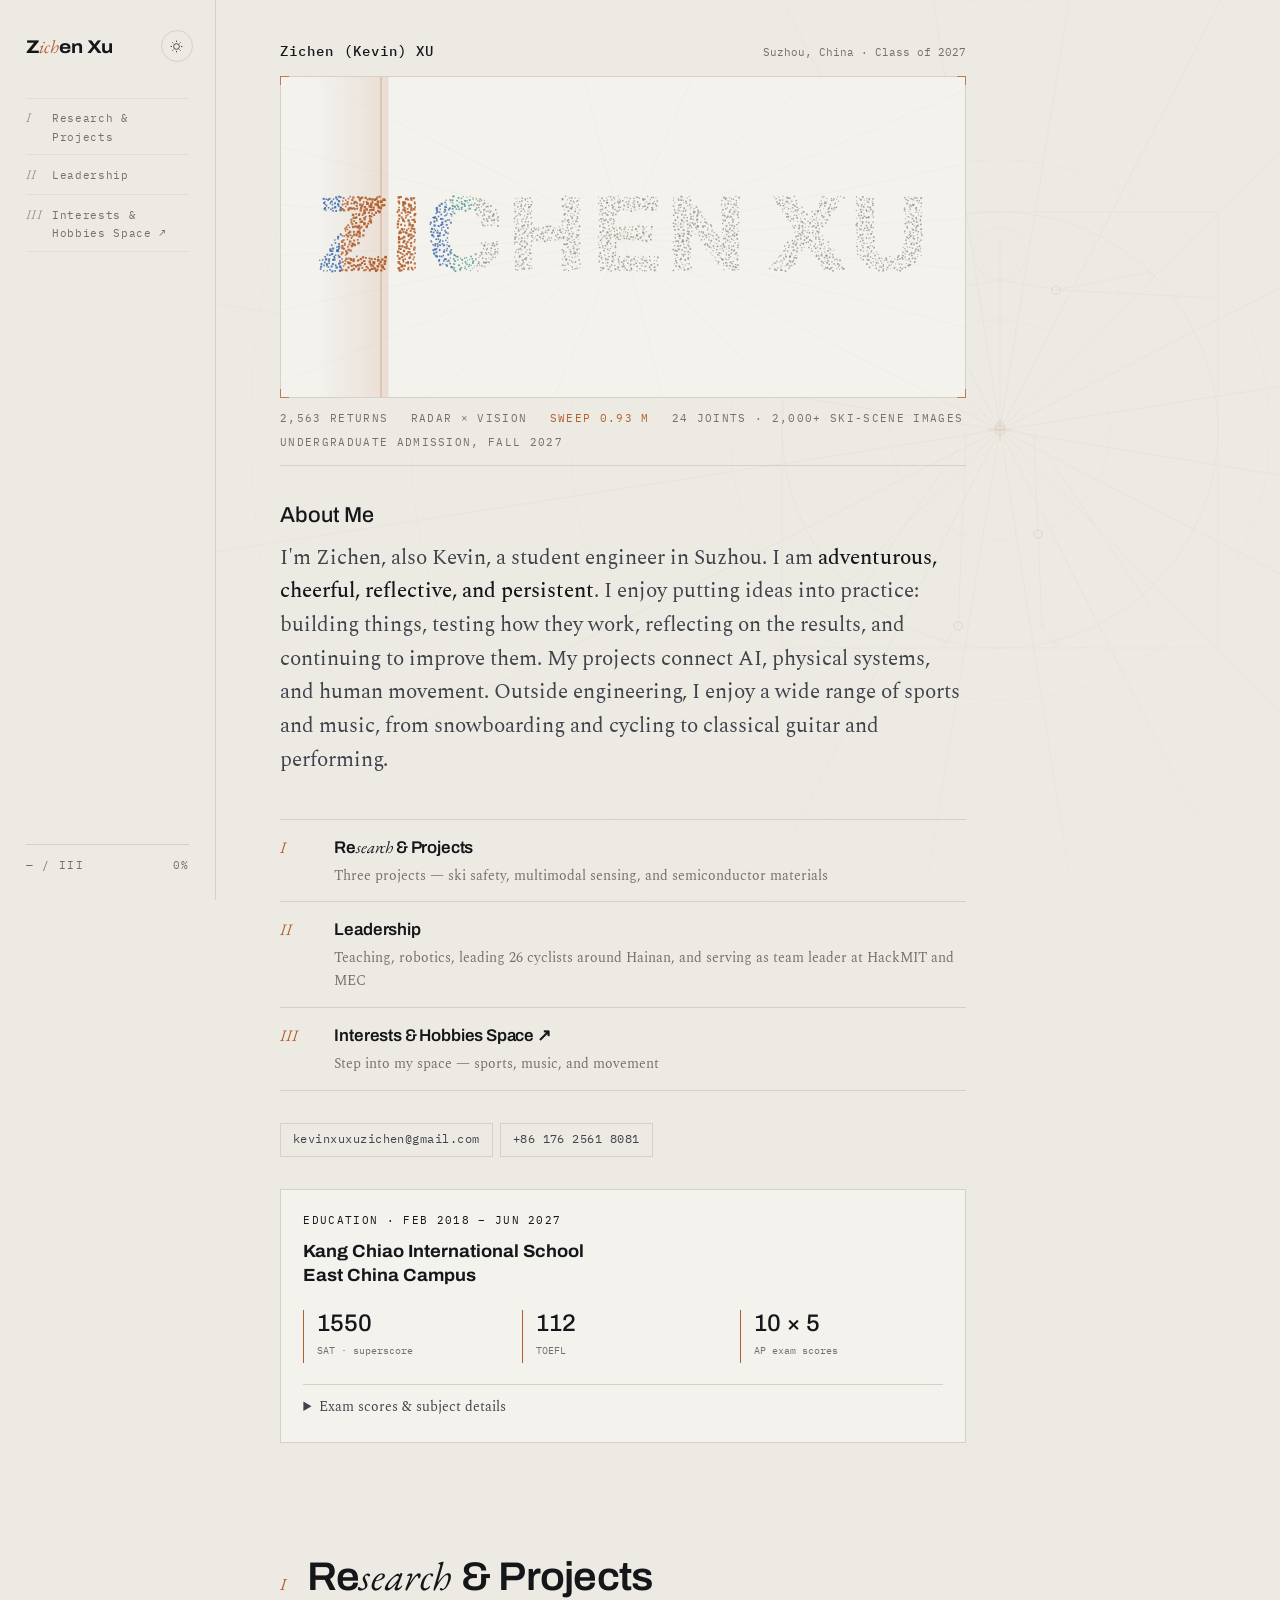
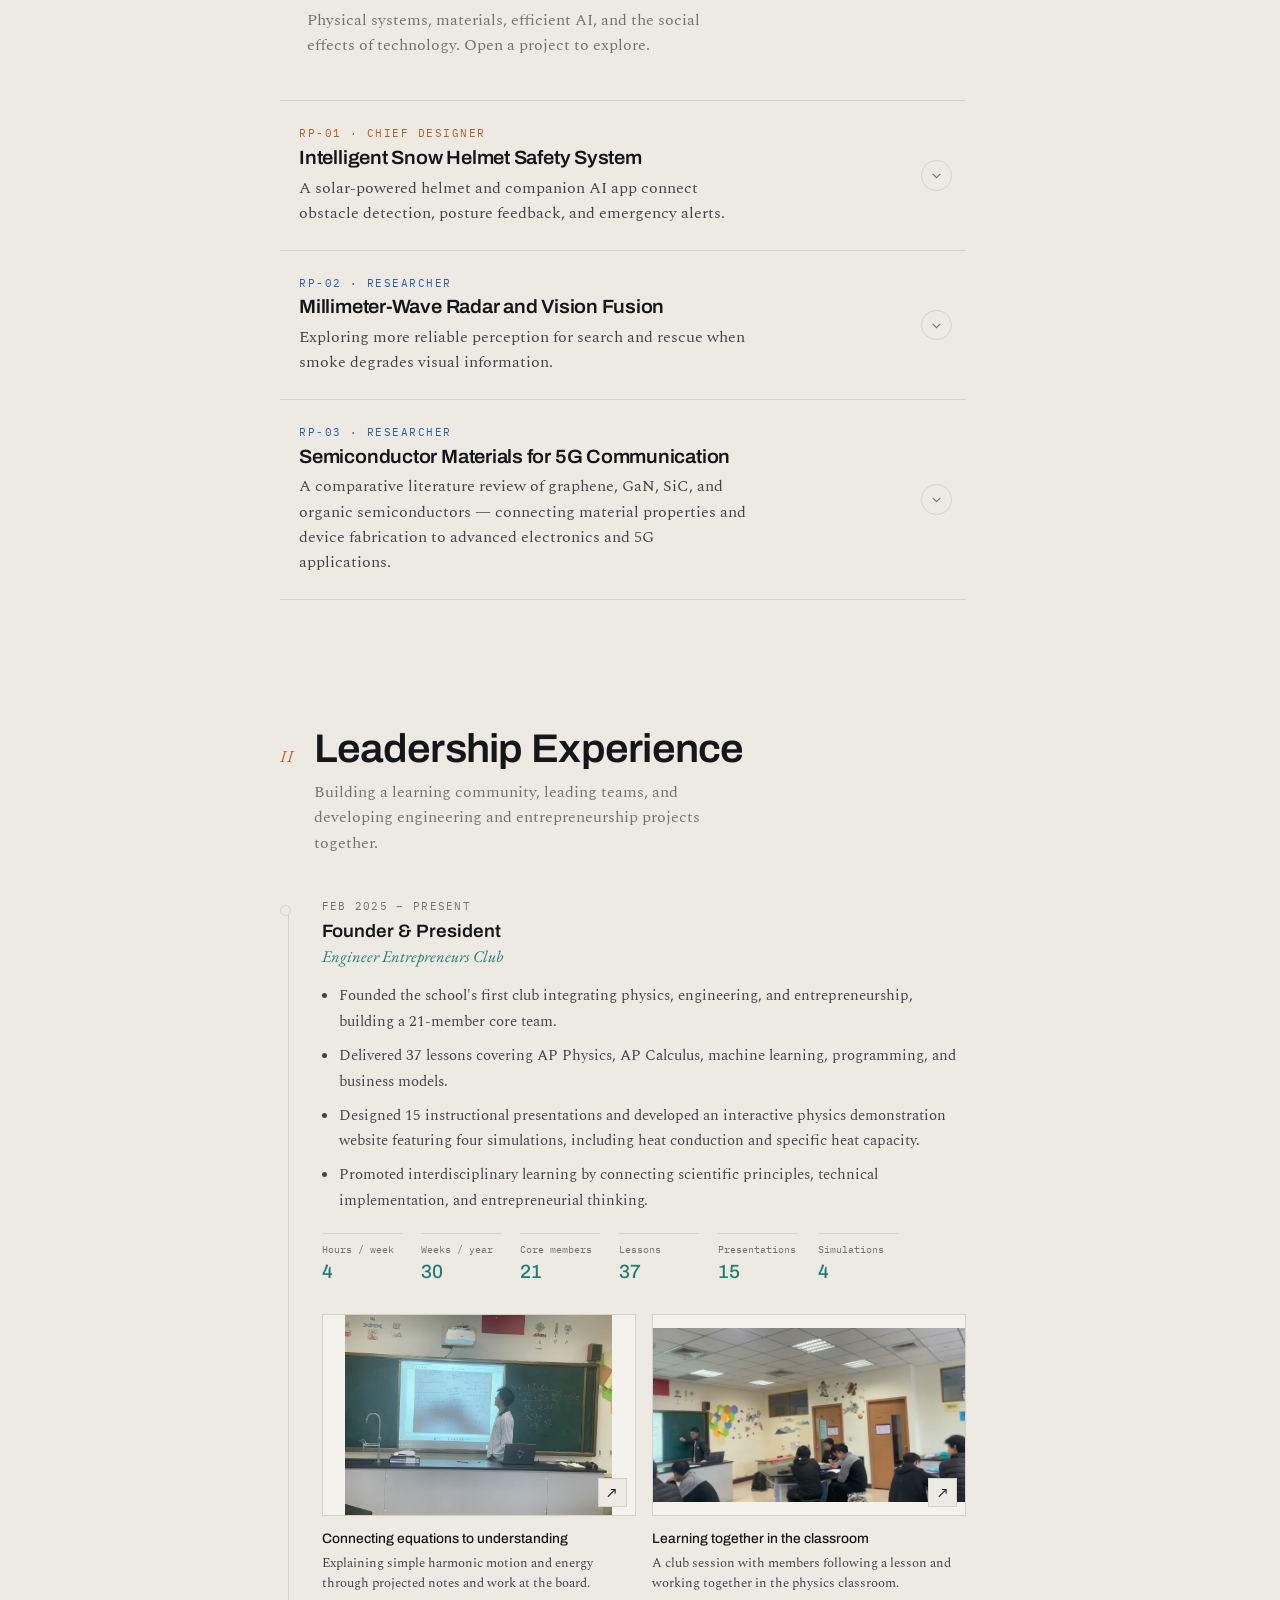
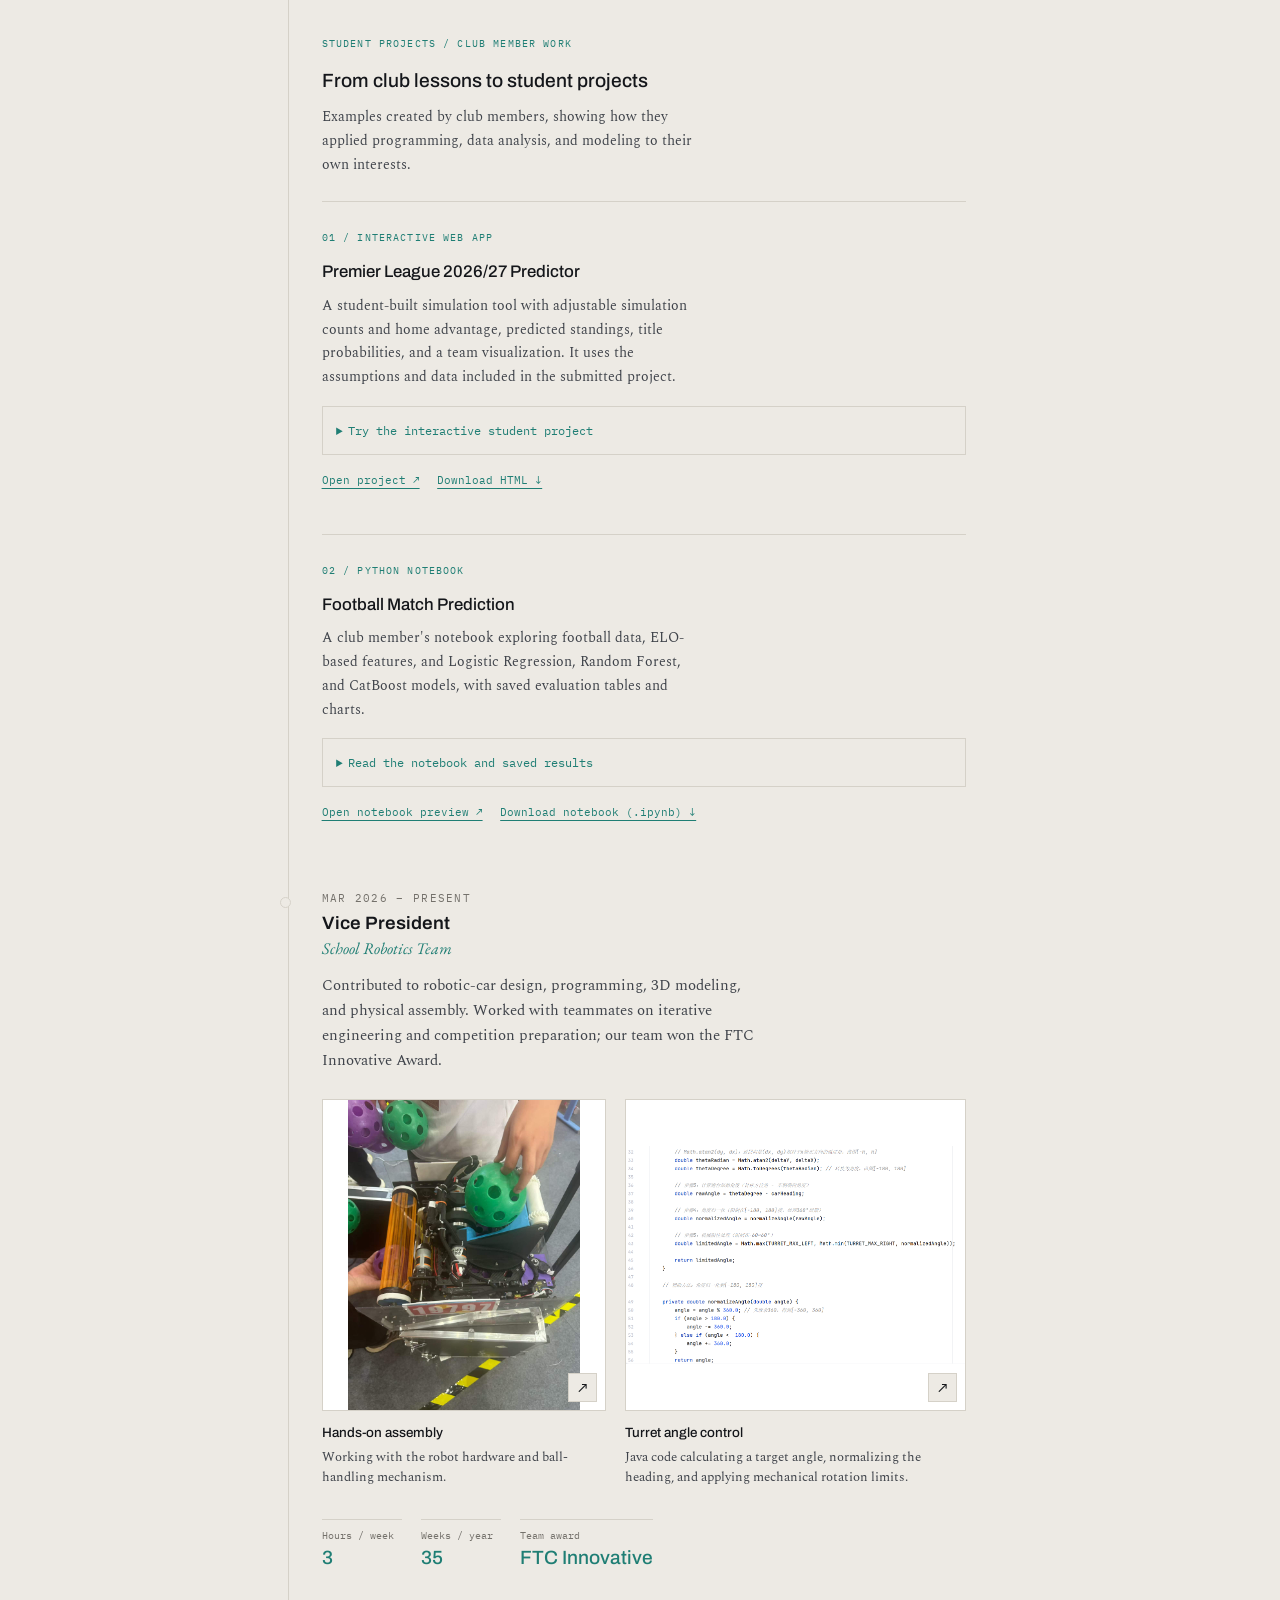
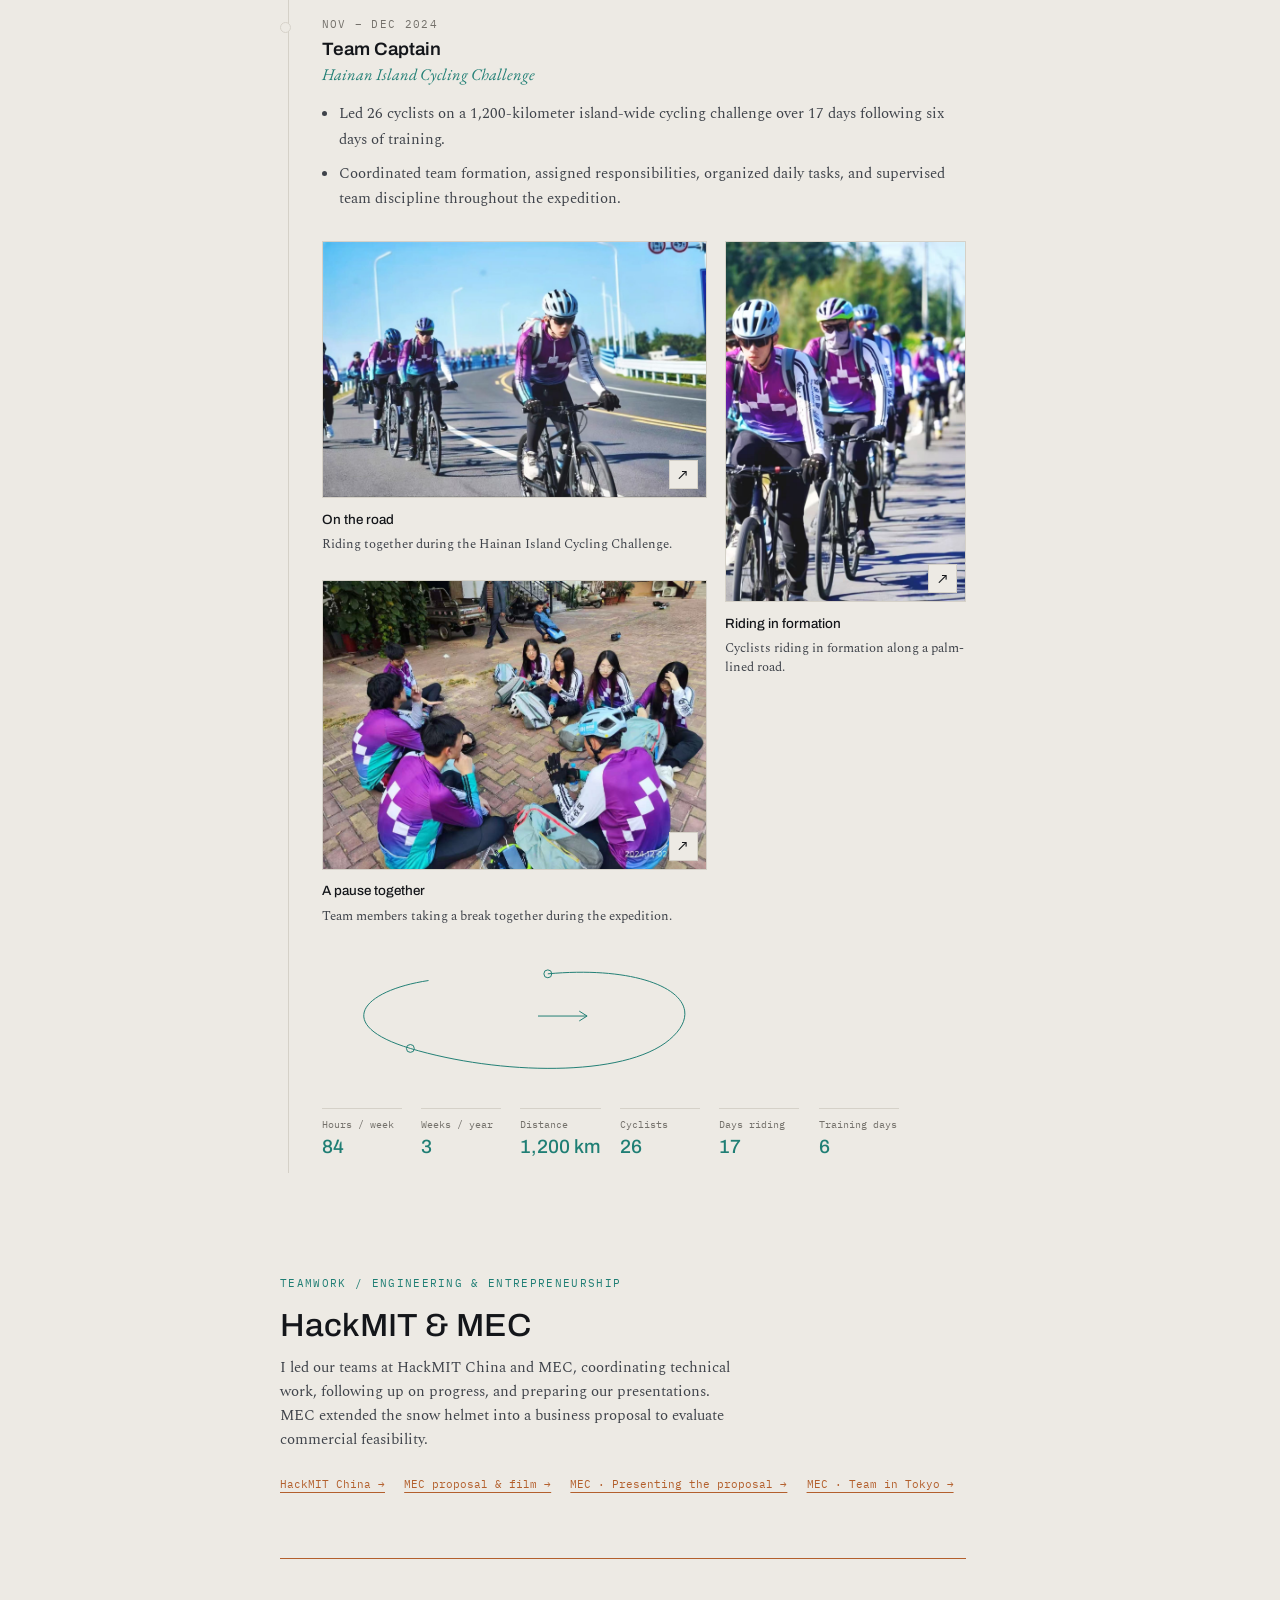
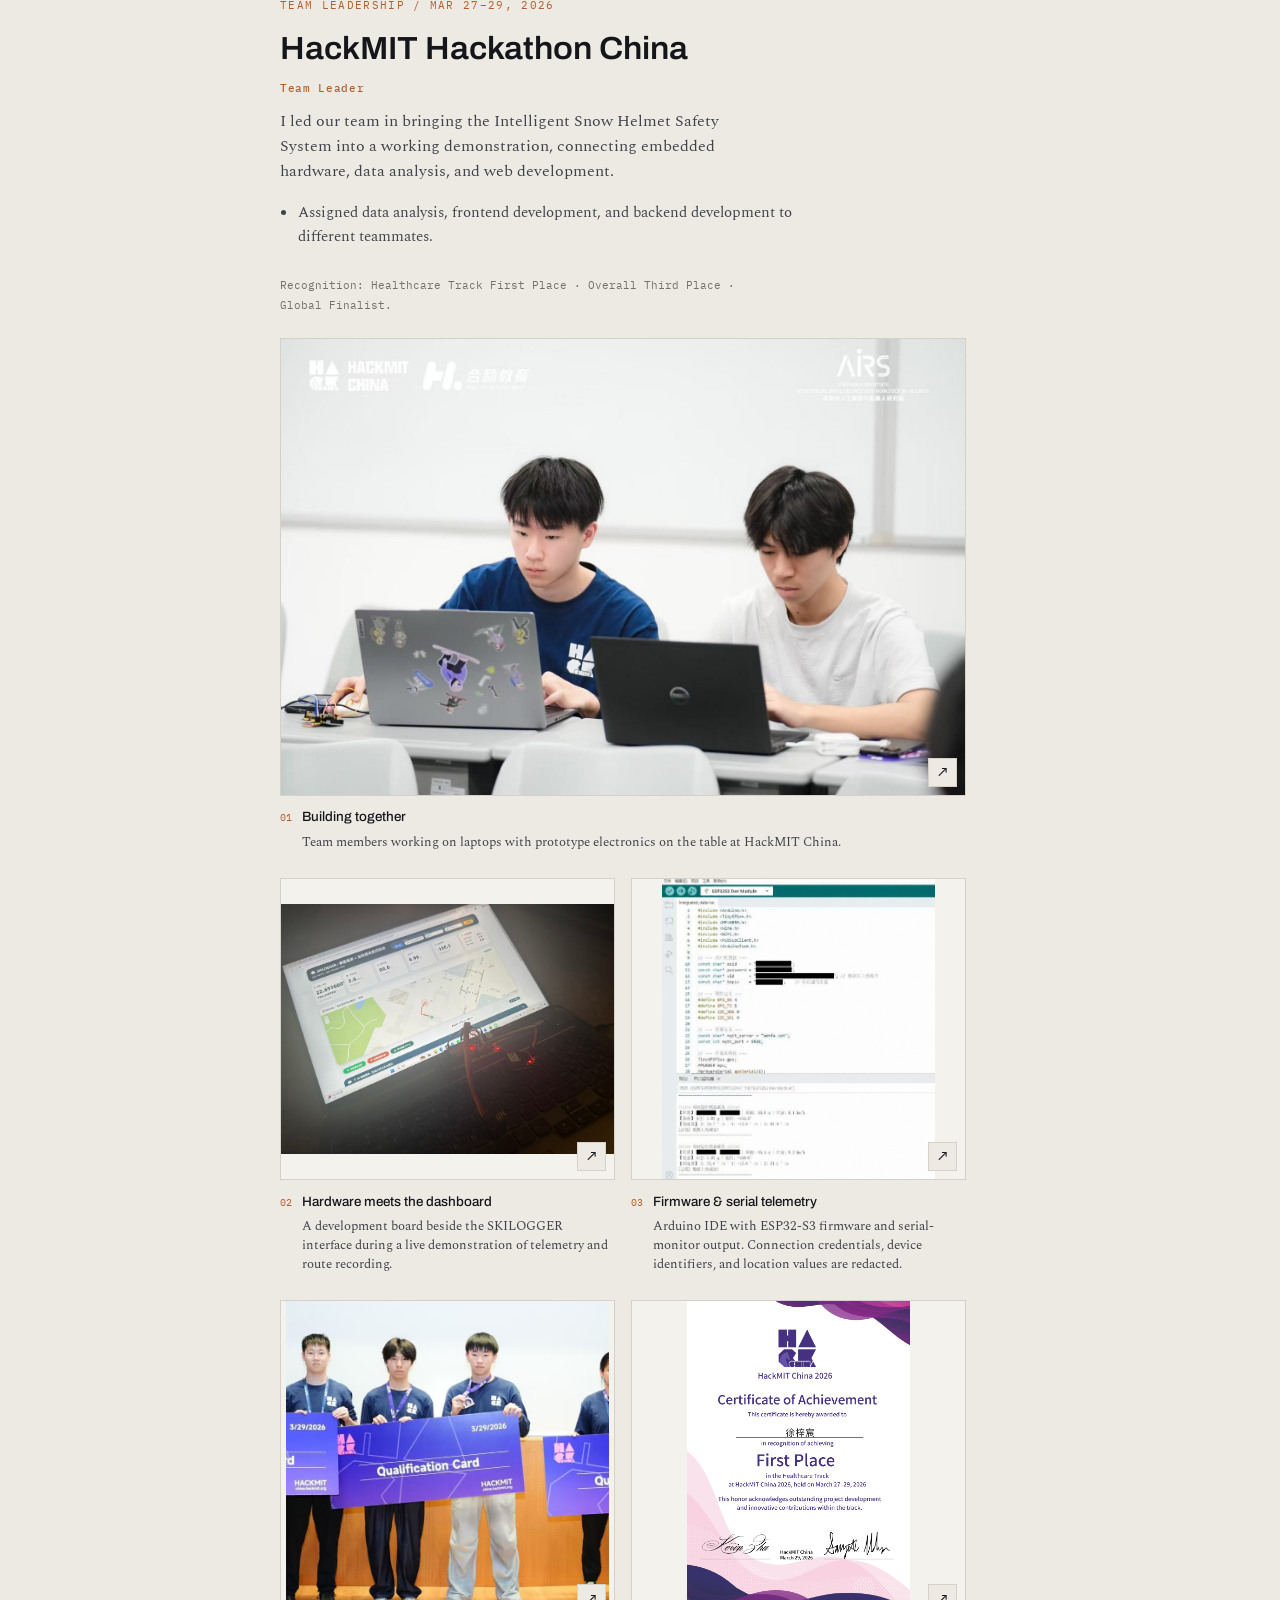
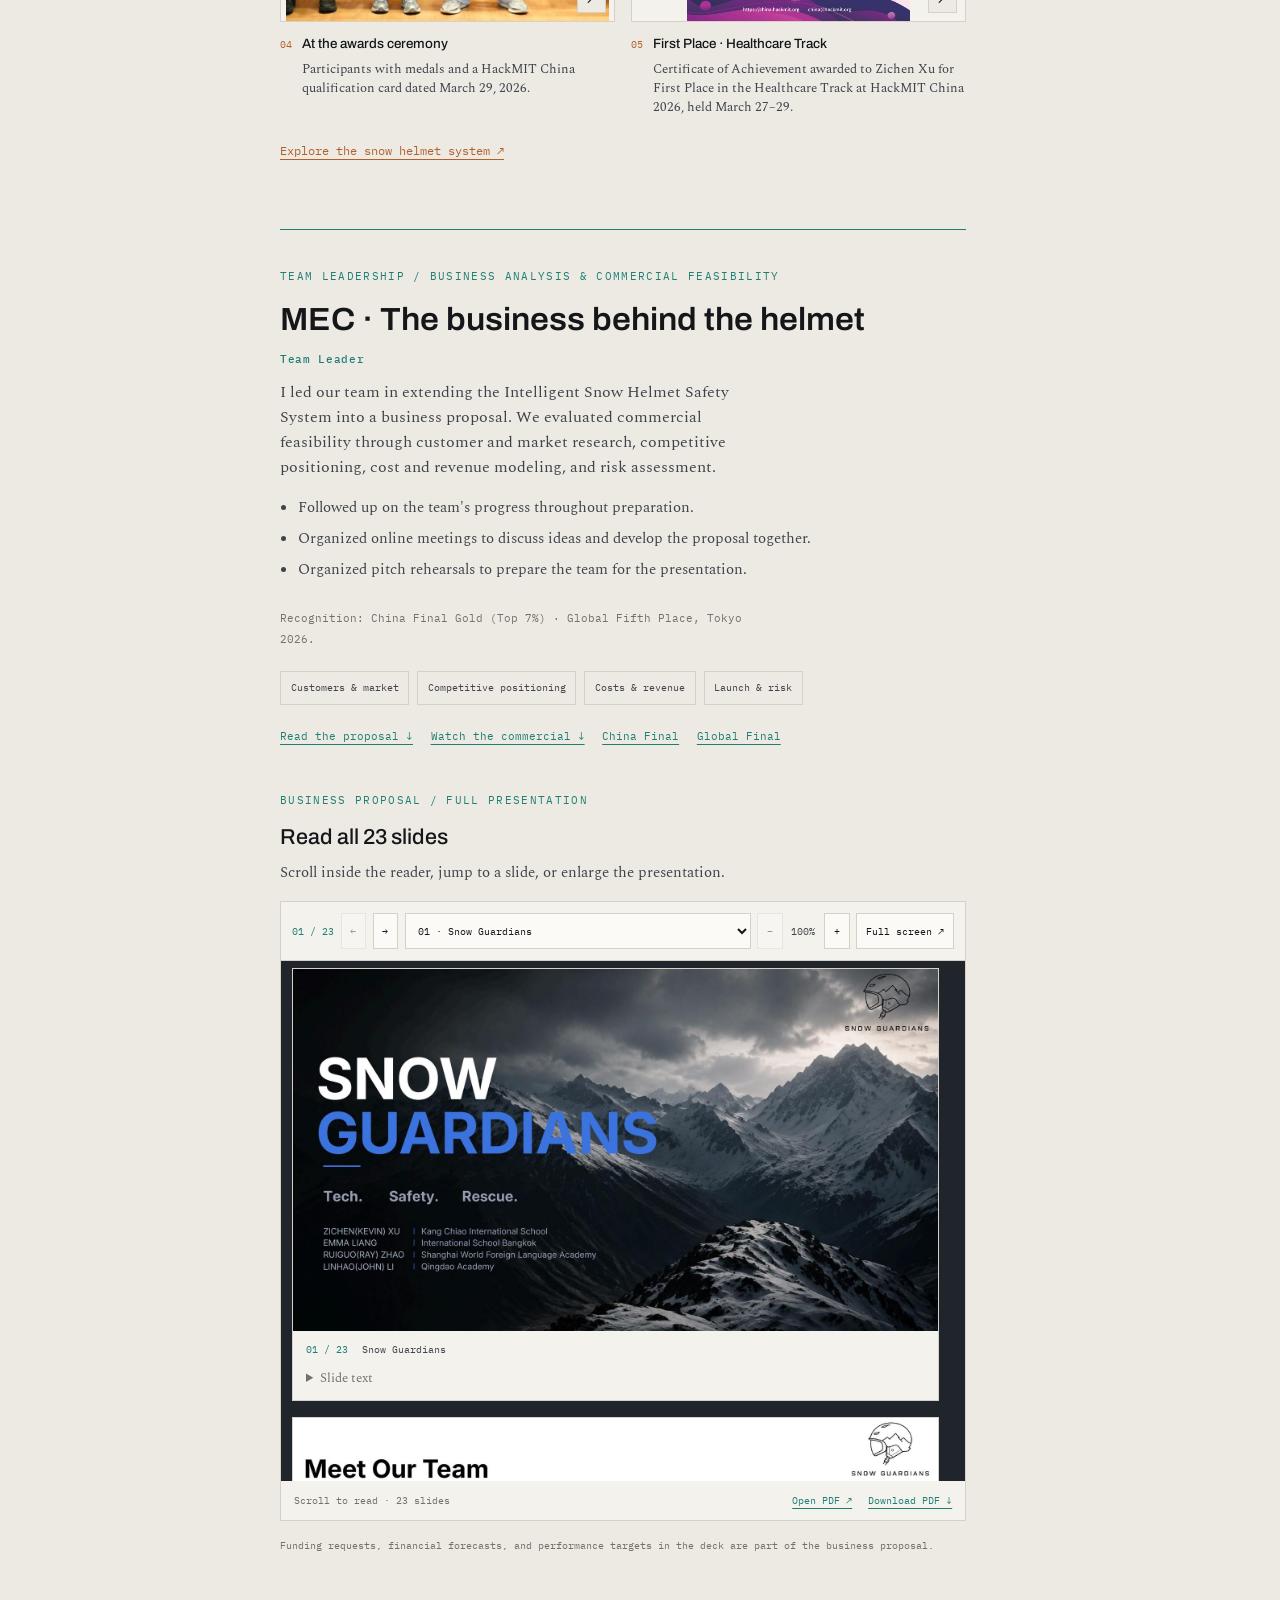
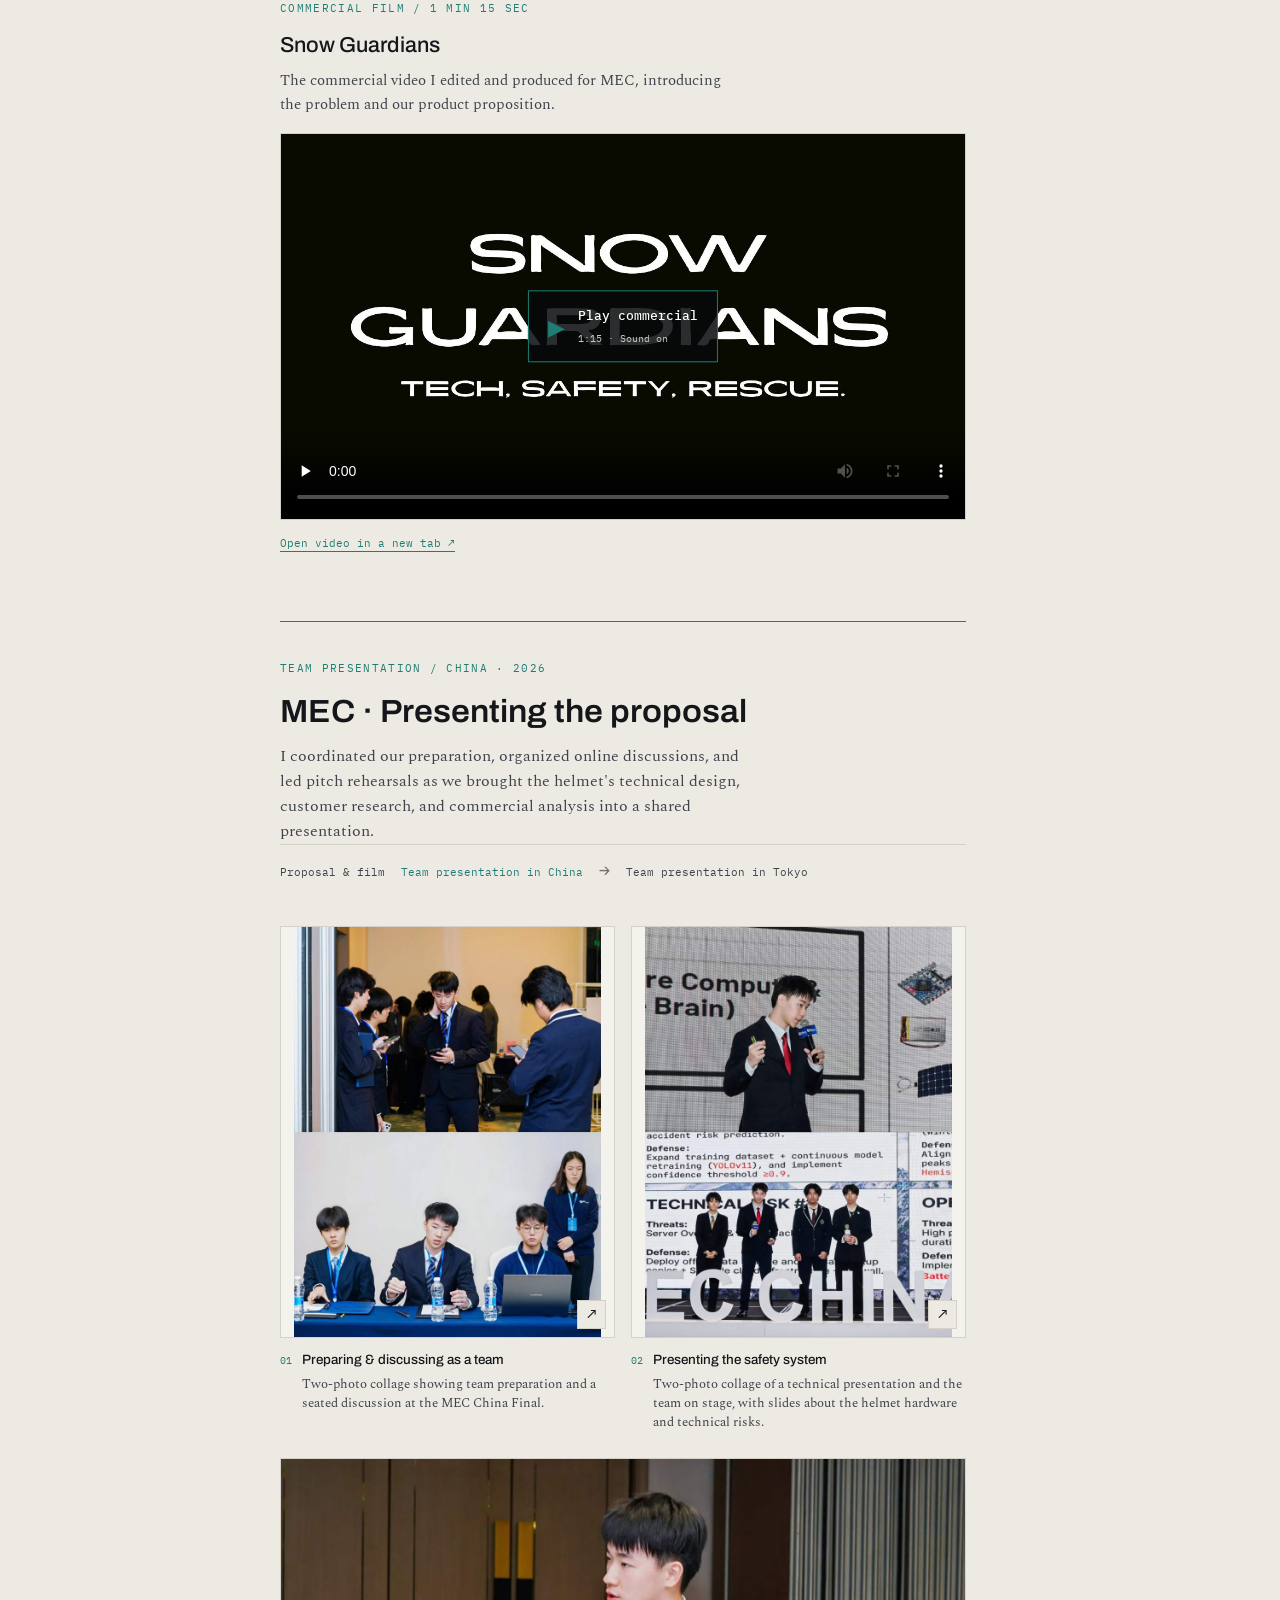
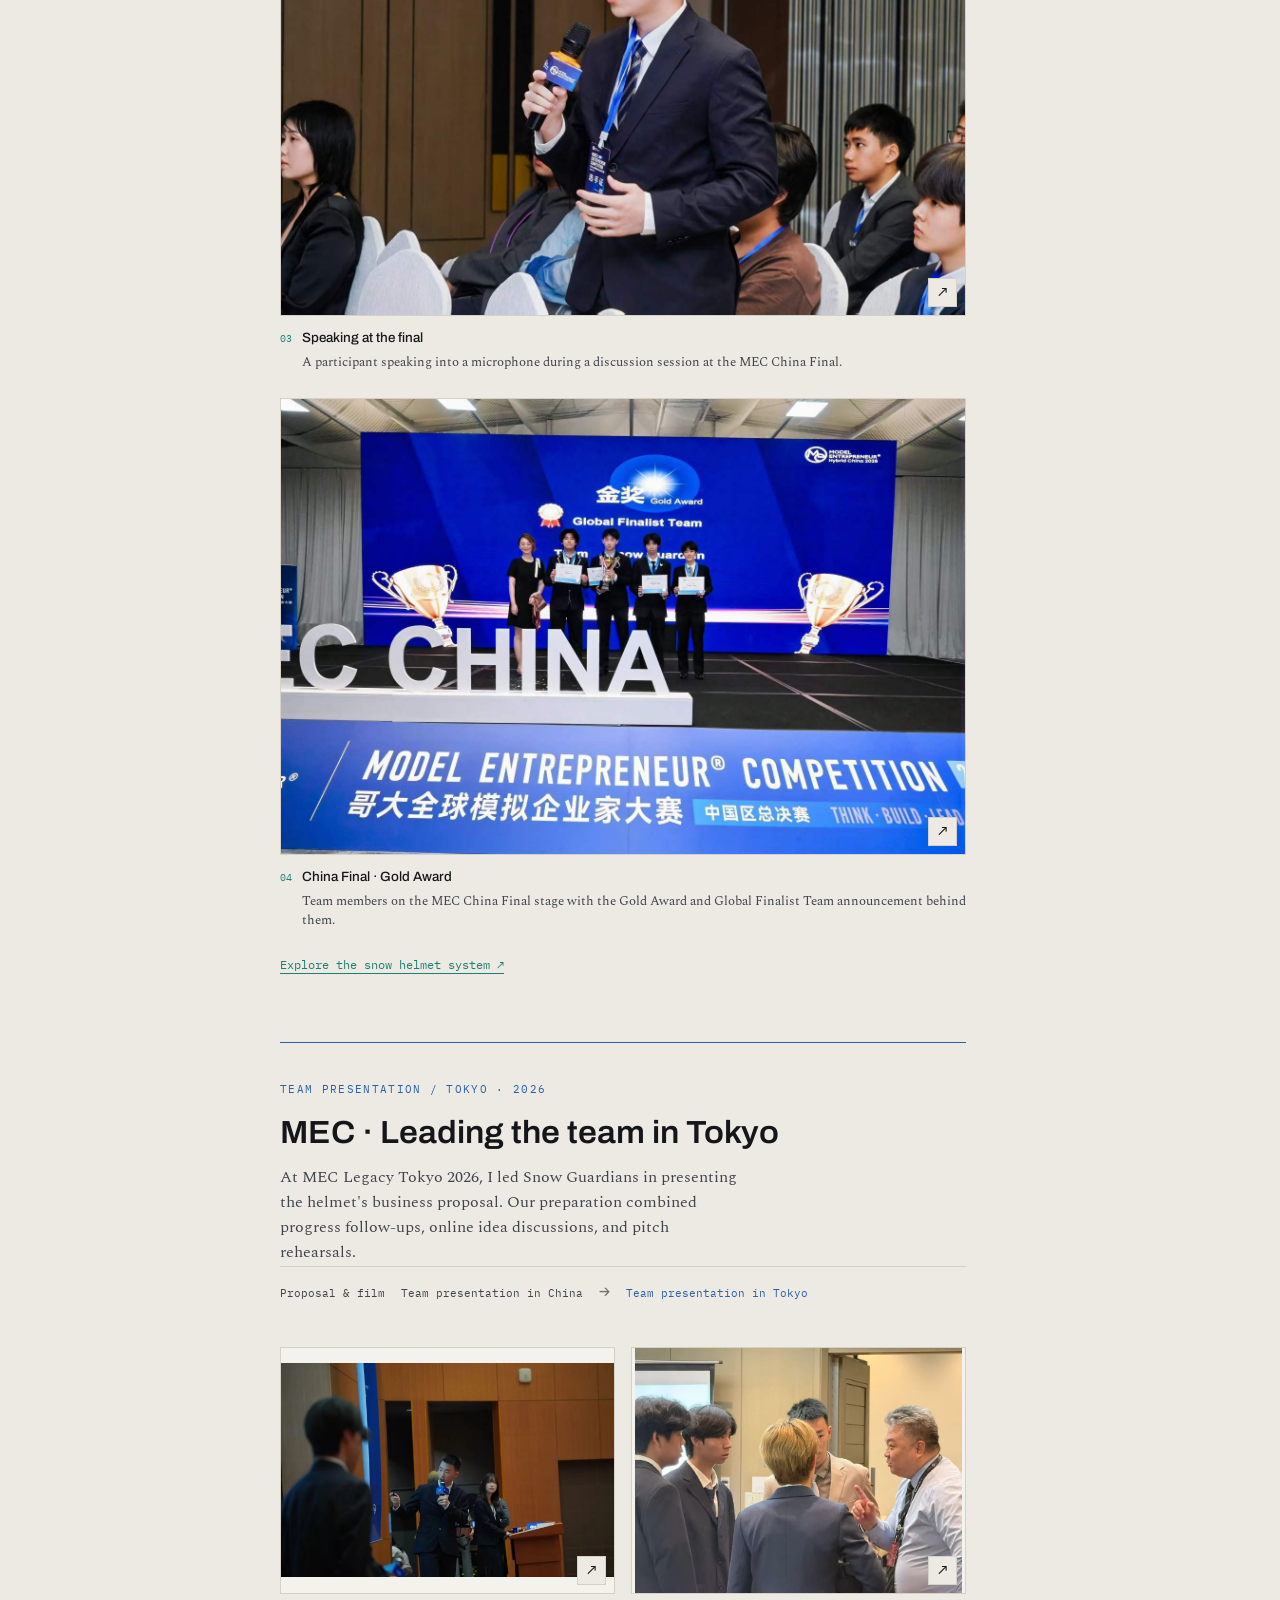
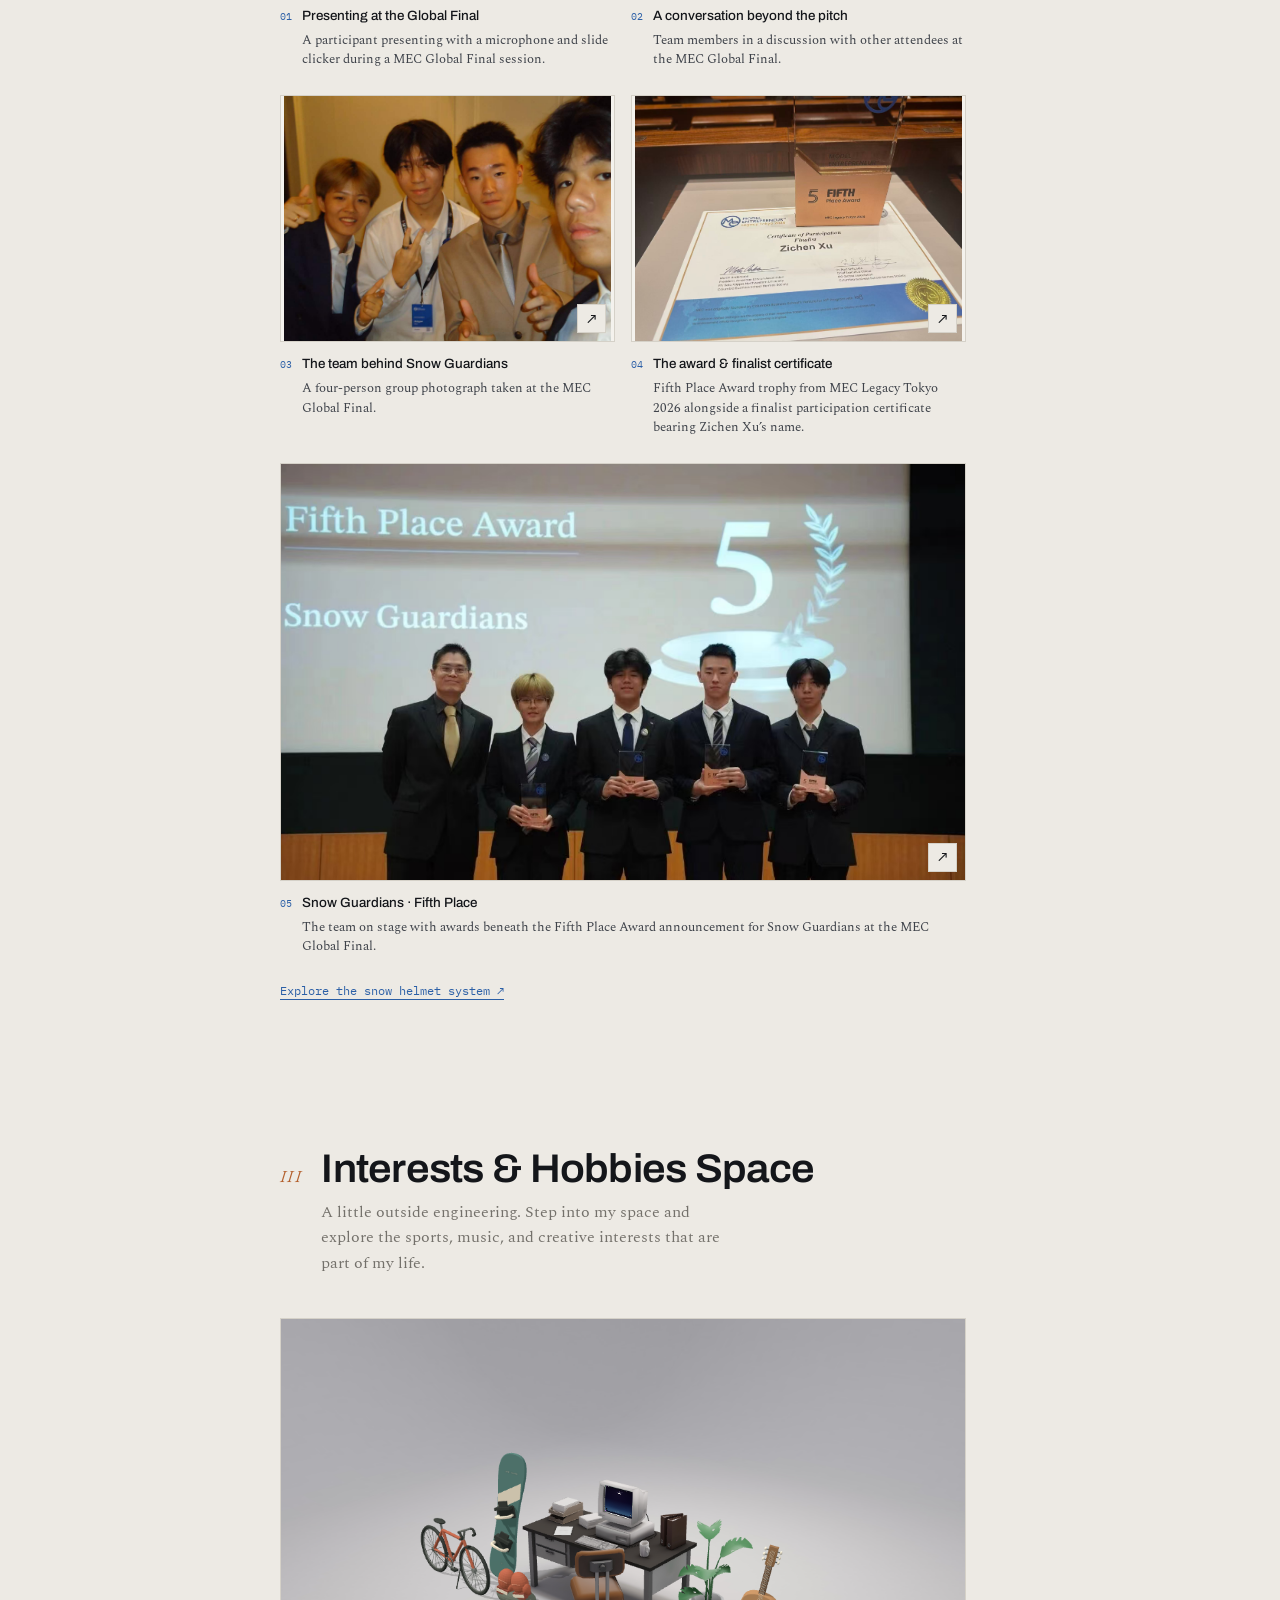
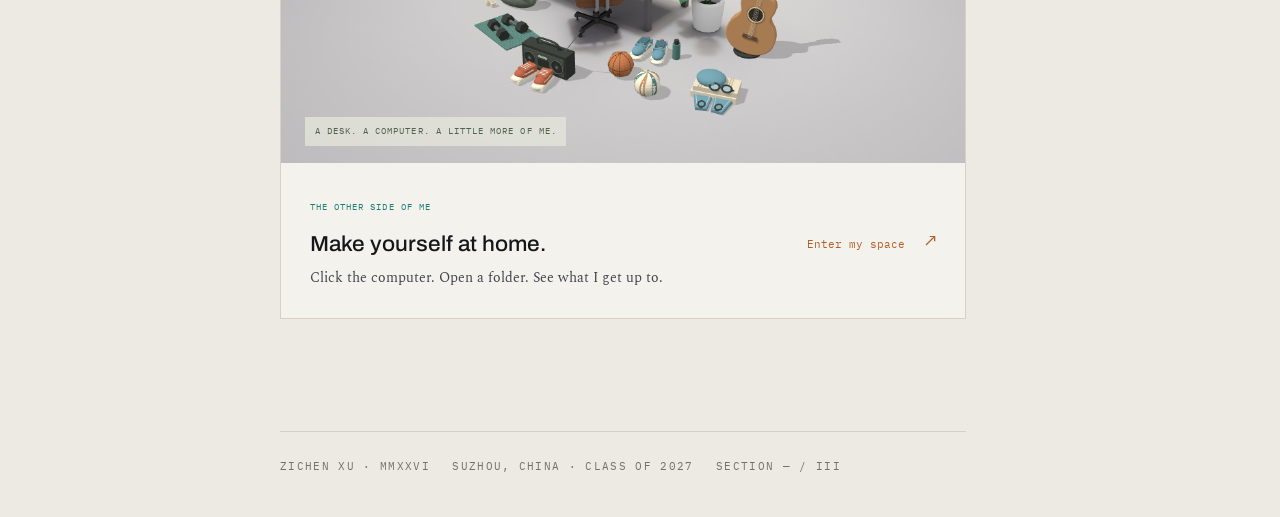
==== commit 2e4a9867: "Add files via upload" ====
--- a/index.html
+++ b/index.html
@@ -702,12 +702,12 @@
 <div class="semiconductor-paper-block"><div class="media-heading"><span class="mono">FULL PAPER / 16 PAGES</span><h4>Read Beyond Silicon</h4><p>Scroll through the complete paper, jump to a page, or open a larger view.</p></div>
 <div class="deck-reader paper-reader" id="semiconductor-paper-reader" data-reader-prefix="semiconductor-paper" aria-label="Beyond Silicon full paper reader"><div class="deck-toolbar"><span id="semiconductor-paper-count" class="deck-count" aria-live="polite">01 / 16</span><button type="button" id="semiconductor-paper-prev" aria-label="Previous page">←</button><button type="button" id="semiconductor-paper-next" aria-label="Next page">→</button><select id="semiconductor-paper-jump" aria-label="Jump to paper page"><option value="1">01 · Abstract and introduction</option><option value="2">02 · Silicon limitations</option><option value="3">03 · Graphene characteristics</option><option value="4">04 · Graphene applications</option><option value="5">05 · Graphene electrodes and GaN</option><option value="6">06 · GaN polarization and SiC</option><option value="7">07 · SiC and organic semiconductors</option><option value="8">08 · Organic semiconductor structures</option><option value="9">09 · Strain and carrier mobility</option><option value="10">10 · Photolithography and inkjet printing</option><option value="11">11 · Surface patterning and deposition</option><option value="12">12 · Coating and 5G communication</option><option value="13">13 · Graphene antennas</option><option value="14">14 · GaN power amplifiers and conclusion</option><option value="15">15 · References</option><option value="16">16 · References continued</option></select><button type="button" id="semiconductor-paper-zoom-out" aria-label="Zoom out">−</button><output id="semiconductor-paper-zoom-label" aria-live="polite">100%</output><button type="button" id="semiconductor-paper-zoom-in" aria-label="Zoom in">+</button><button type="button" id="semiconductor-paper-fullscreen">Full screen ↗</button></div>
 <div class="deck-scroll" id="semiconductor-paper-scroll" role="region" tabindex="0" aria-label="Scroll to read all 16 paper pages. Page Up and Page Down move between pages."><div class="deck-pages"><figure class="deck-slide paper-page" data-slide="1" aria-label="Paper page 1 of 16: Abstract and introduction"><img data-src="assets/semiconductor/paper-pages/page-01.jpg" width="1839" height="2600" alt="Beyond Silicon paper page 1 — Abstract and introduction" loading="lazy" decoding="async"><figcaption><span>01 / 16</span> Abstract and introduction</figcaption></figure><figure class="deck-slide paper-page" data-slide="2" aria-label="Paper page 2 of 16: Silicon limitations"><img data-src="assets/semiconductor/paper-pages/page-02.jpg" width="1839" height="2600" alt="Beyond Silicon paper page 2 — Silicon limitations" loading="lazy" decoding="async"><figcaption><span>02 / 16</span> Silicon limitations</figcaption></figure><figure class="deck-slide paper-page" data-slide="3" aria-label="Paper page 3 of 16: Graphene characteristics"><img data-src="assets/semiconductor/paper-pages/page-03.jpg" width="1839" height="2600" alt="Beyond Silicon paper page 3 — Graphene characteristics" loading="lazy" decoding="async"><figcaption><span>03 / 16</span> Graphene characteristics</figcaption></figure><figure class="deck-slide paper-page" data-slide="4" aria-label="Paper page 4 of 16: Graphene applications"><img data-src="assets/semiconductor/paper-pages/page-04.jpg" width="1839" height="2600" alt="Beyond Silicon paper page 4 — Graphene applications" loading="lazy" decoding="async"><figcaption><span>04 / 16</span> Graphene applications</figcaption></figure><figure class="deck-slide paper-page" data-slide="5" aria-label="Paper page 5 of 16: Graphene electrodes and GaN"><img data-src="assets/semiconductor/paper-pages/page-05.jpg" width="1839" height="2600" alt="Beyond Silicon paper page 5 — Graphene electrodes and GaN" loading="lazy" decoding="async"><figcaption><span>05 / 16</span> Graphene electrodes and GaN</figcaption></figure><figure class="deck-slide paper-page" data-slide="6" aria-label="Paper page 6 of 16: GaN polarization and SiC"><img data-src="assets/semiconductor/paper-pages/page-06.jpg" width="1839" height="2600" alt="Beyond Silicon paper page 6 — GaN polarization and SiC" loading="lazy" decoding="async"><figcaption><span>06 / 16</span> GaN polarization and SiC</figcaption></figure><figure class="deck-slide paper-page" data-slide="7" aria-label="Paper page 7 of 16: SiC and organic semiconductors"><img data-src="assets/semiconductor/paper-pages/page-07.jpg" width="1839" height="2600" alt="Beyond Silicon paper page 7 — SiC and organic semiconductors" loading="lazy" decoding="async"><figcaption><span>07 / 16</span> SiC and organic semiconductors</figcaption></figure><figure class="deck-slide paper-page" data-slide="8" aria-label="Paper page 8 of 16: Organic semiconductor structures"><img data-src="assets/semiconductor/paper-pages/page-08.jpg" width="1839" height="2600" alt="Beyond Silicon paper page 8 — Organic semiconductor structures" loading="lazy" decoding="async"><figcaption><span>08 / 16</span> Organic semiconductor structures</figcaption></figure><figure class="deck-slide paper-page" data-slide="9" aria-label="Paper page 9 of 16: Strain and carrier mobility"><img data-src="assets/semiconductor/paper-pages/page-09.jpg" width="1839" height="2600" alt="Beyond Silicon paper page 9 — Strain and carrier mobility" loading="lazy" decoding="async"><figcaption><span>09 / 16</span> Strain and carrier mobility</figcaption></figure><figure class="deck-slide paper-page" data-slide="10" aria-label="Paper page 10 of 16: Photolithography and inkjet printing"><img data-src="assets/semiconductor/paper-pages/page-10.jpg" width="1839" height="2600" alt="Beyond Silicon paper page 10 — Photolithography and inkjet printing" loading="lazy" decoding="async"><figcaption><span>10 / 16</span> Photolithography and inkjet printing</figcaption></figure><figure class="deck-slide paper-page" data-slide="11" aria-label="Paper page 11 of 16: Surface patterning and deposition"><img data-src="assets/semiconductor/paper-pages/page-11.jpg" width="1839" height="2600" alt="Beyond Silicon paper page 11 — Surface patterning and deposition" loading="lazy" decoding="async"><figcaption><span>11 / 16</span> Surface patterning and deposition</figcaption></figure><figure class="deck-slide paper-page" data-slide="12" aria-label="Paper page 12 of 16: Coating and 5G communication"><img data-src="assets/semiconductor/paper-pages/page-12.jpg" width="1839" height="2600" alt="Beyond Silicon paper page 12 — Coating and 5G communication" loading="lazy" decoding="async"><figcaption><span>12 / 16</span> Coating and 5G communication</figcaption></figure><figure class="deck-slide paper-page" data-slide="13" aria-label="Paper page 13 of 16: Graphene antennas"><img data-src="assets/semiconductor/paper-pages/page-13.jpg" width="1839" height="2600" alt="Beyond Silicon paper page 13 — Graphene antennas" loading="lazy" decoding="async"><figcaption><span>13 / 16</span> Graphene antennas</figcaption></figure><figure class="deck-slide paper-page" data-slide="14" aria-label="Paper page 14 of 16: GaN power amplifiers and conclusion"><img data-src="assets/semiconductor/paper-pages/page-14.jpg" width="1839" height="2600" alt="Beyond Silicon paper page 14 — GaN power amplifiers and conclusion" loading="lazy" decoding="async"><figcaption><span>14 / 16</span> GaN power amplifiers and conclusion</figcaption></figure><figure class="deck-slide paper-page" data-slide="15" aria-label="Paper page 15 of 16: References"><img data-src="assets/semiconductor/paper-pages/page-15.jpg" width="1839" height="2600" alt="Beyond Silicon paper page 15 — References" loading="lazy" decoding="async"><figcaption><span>15 / 16</span> References</figcaption></figure><figure class="deck-slide paper-page" data-slide="16" aria-label="Paper page 16 of 16: References continued"><img data-src="assets/semiconductor/paper-pages/page-16.jpg" width="1839" height="2600" alt="Beyond Silicon paper page 16 — References continued" loading="lazy" decoding="async"><figcaption><span>16 / 16</span> References continued</figcaption></figure></div></div><div class="deck-footer"><span>Scroll to read · 16 pages</span><a href="assets/semiconductor/ifmpt-6343-paper.pdf" target="_blank" rel="noopener">Open PDF ↗</a><a href="assets/semiconductor/ifmpt-6343-paper.pdf" download>Download PDF ↓</a></div></div></div></div></div></div></article></div></section>
-<section id="leadership"><div class="sec-head"><span class="idx">II</span><div><h2>Leadership Experience</h2><p>Building a learning community, leading teams, and developing engineering and entrepreneurship projects together.</p></div></div><div class="track" id="track"><div class="spine" aria-hidden="true"><b id="spineFill"></b></div><div class="node"><div class="when">Feb 2025 – Present</div><h3>Founder &amp; President</h3><div class="org">Engineer Entrepreneurs Club</div><ul class="experience-points"><li>Founded the school's first club integrating physics, engineering, and entrepreneurship, building a 21-member core team.</li><li>Delivered 37 lessons covering AP Physics, AP Calculus, machine learning, programming, and business models.</li><li>Designed 15 instructional presentations and developed an interactive physics demonstration website featuring four simulations, including heat conduction and specific heat capacity.</li><li>Promoted interdisciplinary learning by connecting scientific principles, technical implementation, and entrepreneurial thinking.</li></ul><dl class="metric-list"><div><dt>Hours / week</dt><dd>4</dd></div><div><dt>Weeks / year</dt><dd>30</dd></div><div><dt>Core members</dt><dd>21</dd></div><div><dt>Lessons</dt><dd>37</dd></div><div><dt>Presentations</dt><dd>15</dd></div><div><dt>Simulations</dt><dd>4</dd></div></dl><div class="club-showcase" id="club-showcase"><div class="club-photos project-gallery" aria-label="Engineer Entrepreneurs Club teaching photographs"><figure class="helmet-shot club-photo"><button type="button" class="photo-open" aria-label="Enlarge club photograph: Connecting equations to understanding"><img data-src="assets/club/teaching-physics.jpg" width="1702" height="1276" alt="Explaining simple harmonic motion and energy through projected notes and work at the board." loading="lazy" decoding="async"><span class="photo-zoom" aria-hidden="true">↗</span></button><figcaption><div><h4>Connecting equations to understanding</h4><p>Explaining simple harmonic motion and energy through projected notes and work at the board.</p></div></figcaption></figure><figure class="helmet-shot club-photo"><button type="button" class="photo-open" aria-label="Enlarge club photograph: Learning together in the classroom"><img data-src="assets/club/club-classroom.png" width="1428" height="796" alt="A club session with members following a lesson and working together in the physics classroom." loading="lazy" decoding="async"><span class="photo-zoom" aria-hidden="true">↗</span></button><figcaption><div><h4>Learning together in the classroom</h4><p>A club session with members following a lesson and working together in the physics classroom.</p></div></figcaption></figure></div><div class="club-student-heading"><span class="mono">STUDENT PROJECTS / CLUB MEMBER WORK</span><h4>From club lessons to student projects</h4><p>Examples created by club members, showing how they applied programming, data analysis, and modeling to their own interests.</p></div>
+<section id="leadership"><div class="sec-head"><span class="idx">II</span><div><h2>Leadership Experience</h2><p>Building a learning community, leading teams, and developing engineering and entrepreneurship projects together.</p></div></div><div class="track" id="track"><div class="spine" aria-hidden="true"><b id="spineFill"></b></div><div class="node"><div class="when">Feb 2025 – Present</div><h3>Founder &amp; President</h3><div class="org">Engineer Entrepreneurs Club</div><ul class="experience-points"><li>Founded the school's first club integrating physics, engineering, and entrepreneurship, building a 21-member core team.</li><li>Delivered 37 lessons covering AP Physics, AP Calculus, machine learning, programming, and business models.</li><li>Designed 15 instructional presentations and developed an interactive physics demonstration website featuring four simulations, including heat conduction and specific heat capacity.</li><li>Promoted interdisciplinary learning by connecting scientific principles, technical implementation, and entrepreneurial thinking.</li></ul><dl class="metric-list"><div><dt>Hours / week</dt><dd>4</dd></div><div><dt>Weeks / year</dt><dd>30</dd></div><div><dt>Core members</dt><dd>21</dd></div><div><dt>Lessons</dt><dd>37</dd></div><div><dt>Presentations</dt><dd>15</dd></div><div><dt>Simulations</dt><dd>4</dd></div></dl><div class="club-showcase" id="club-showcase"><div class="club-photos project-gallery" aria-label="Engineer Entrepreneurs Club teaching photographs"><figure class="helmet-shot club-photo"><button type="button" class="photo-open" aria-label="Enlarge club photograph: Connecting equations to understanding"><img src="assets/club/teaching-physics.jpg" width="1702" height="1276" alt="Explaining simple harmonic motion and energy through projected notes and work at the board." loading="lazy" decoding="async"><span class="photo-zoom" aria-hidden="true">↗</span></button><figcaption><div><h4>Connecting equations to understanding</h4><p>Explaining simple harmonic motion and energy through projected notes and work at the board.</p></div></figcaption></figure><figure class="helmet-shot club-photo"><button type="button" class="photo-open" aria-label="Enlarge club photograph: Learning together in the classroom"><img src="assets/club/club-classroom.png" width="1428" height="796" alt="A club session with members following a lesson and working together in the physics classroom." loading="lazy" decoding="async"><span class="photo-zoom" aria-hidden="true">↗</span></button><figcaption><div><h4>Learning together in the classroom</h4><p>A club session with members following a lesson and working together in the physics classroom.</p></div></figcaption></figure></div><div class="club-student-heading"><span class="mono">STUDENT PROJECTS / CLUB MEMBER WORK</span><h4>From club lessons to student projects</h4><p>Examples created by club members, showing how they applied programming, data analysis, and modeling to their own interests.</p></div>
 <article class="club-example" id="club-predictor-example"><span class="mono">01 / INTERACTIVE WEB APP</span><h4>Premier League 2026/27 Predictor</h4><p>A student-built simulation tool with adjustable simulation counts and home advantage, predicted standings, title probabilities, and a team visualization. It uses the assumptions and data included in the submitted project.</p><details class="club-preview"><summary>Try the interactive student project</summary><iframe title="Club member project: Premier League season predictor" src="assets/club/premier-league-predictor.html" loading="lazy" sandbox="allow-scripts" referrerpolicy="no-referrer"></iframe></details><div class="club-project-links"><a href="assets/club/premier-league-predictor.html" target="_blank" rel="noopener">Open project ↗</a><a href="assets/club/premier-league-predictor.html" download>Download HTML ↓</a></div></article>
-<article class="club-example" id="club-notebook-example"><span class="mono">02 / PYTHON NOTEBOOK</span><h4>Football Match Prediction</h4><p>A club member's notebook exploring football data, ELO-based features, and Logistic Regression, Random Forest, and CatBoost models, with saved evaluation tables and charts.</p><details class="club-preview"><summary>Read the notebook and saved results</summary><iframe title="Club member project: football prediction notebook saved outputs" src="assets/club/football-notebook-preview.html" loading="lazy" sandbox referrerpolicy="no-referrer"></iframe></details><div class="club-project-links"><a href="assets/club/football-notebook-preview.html" target="_blank" rel="noopener">Open notebook preview ↗</a><a href="assets/club/football-match-prediction.ipynb" download>Download notebook (.ipynb) ↓</a></div></article></div></div><div class="node" id="school-robotics-team"><div class="when">Mar 2026 &ndash; Present</div><h3>Vice President</h3><div class="org">School Robotics Team</div><p>Contributed to robotic-car design, programming, 3D modeling, and physical assembly. Worked with teammates on iterative engineering and competition preparation; our team won the FTC Innovative Award.</p><div class="robotics-gallery project-gallery" aria-label="School Robotics Team hardware and programming photographs"><figure class="helmet-shot robotics-photo"><button type="button" class="photo-open" aria-label="Enlarge: Hands-on assembly"><img data-src="assets/robotics/robot-assembly.jpg" width="1440" height="1920" alt="Working with the robot hardware and ball-handling mechanism." loading="lazy" decoding="async"><span class="photo-zoom" aria-hidden="true">&#8599;</span></button><figcaption><div><h4>Hands-on assembly</h4><p>Working with the robot hardware and ball-handling mechanism.</p></div></figcaption></figure><figure class="helmet-shot robotics-photo"><button type="button" class="photo-open" aria-label="Enlarge: Turret angle control"><img data-src="assets/robotics/turret-angle-control.png" width="1347" height="864" alt="Java code calculating a target angle, normalizing the heading, and applying mechanical rotation limits." loading="lazy" decoding="async"><span class="photo-zoom" aria-hidden="true">&#8599;</span></button><figcaption><div><h4>Turret angle control</h4><p>Java code calculating a target angle, normalizing the heading, and applying mechanical rotation limits.</p></div></figcaption></figure></div><dl class="metric-list"><div><dt>Hours / week</dt><dd>3</dd></div><div><dt>Weeks / year</dt><dd>35</dd></div><div><dt>Team award</dt><dd>FTC Innovative</dd></div></dl></div><div class="node"><div class="when">Nov – Dec 2024</div><h3>Team Captain</h3><div class="org">Hainan Island Cycling Challenge</div><ul class="experience-points"><li>Led 26 cyclists on a 1,200-kilometer island-wide cycling challenge over 17 days following six days of training.</li><li>Coordinated team formation, assigned responsibilities, organized daily tasks, and supervised team discipline throughout the expedition.</li></ul><div class="hainan-gallery project-gallery" aria-label="Hainan Island Cycling Challenge photographs"><figure class="helmet-shot hainan-photo hainan-photo-1"><button type="button" class="photo-open" aria-label="Enlarge: On the road"><img data-src="assets/hainan/riding-together.jpg" width="1924" height="1279" alt="Riding together during the Hainan Island Cycling Challenge." loading="lazy" decoding="async"><span class="photo-zoom" aria-hidden="true">&#8599;</span></button><figcaption><div><h4>On the road</h4><p>Riding together during the Hainan Island Cycling Challenge.</p></div></figcaption></figure><figure class="helmet-shot hainan-photo hainan-photo-2"><button type="button" class="photo-open" aria-label="Enlarge: A pause together"><img data-src="assets/hainan/team-break.jpg" width="1706" height="1280" alt="Team members taking a break together during the expedition." loading="lazy" decoding="async"><span class="photo-zoom" aria-hidden="true">&#8599;</span></button><figcaption><div><h4>A pause together</h4><p>Team members taking a break together during the expedition.</p></div></figcaption></figure><figure class="helmet-shot hainan-photo hainan-photo-3"><button type="button" class="photo-open" aria-label="Enlarge: Riding in formation"><img data-src="assets/hainan/riding-in-formation.jpg" width="1080" height="1623" alt="Cyclists riding in formation along a palm-lined road." loading="lazy" decoding="async"><span class="photo-zoom" aria-hidden="true">&#8599;</span></button><figcaption><div><h4>Riding in formation</h4><p>Cyclists riding in formation along a palm-lined road.</p></div></figcaption></figure></div><figure class="route" aria-label="Illustrated cycling route, not a geographic map"><svg viewBox="0 0 440 115" fill="none" stroke="currentColor"><path class="trace" d="M230 12C340 2 400 40 354 79S180 115 90 88 50 19 140 16 190 22 230 12"/><circle cx="230" cy="12" r="4"/><circle cx="90" cy="88" r="4"/><path d="M220 55h50m-8-5 8 5-8 5"/></svg></figure><dl class="metric-list"><div><dt>Hours / week</dt><dd>84</dd></div><div><dt>Weeks / year</dt><dd>3</dd></div><div><dt>Distance</dt><dd>1,200 km</dd></div><div><dt>Cyclists</dt><dd>26</dd></div><div><dt>Days riding</dt><dd>17</dd></div><div><dt>Training days</dt><dd>6</dd></div></dl></div></div><div class="leadership-ventures" id="leadership-ventures"><div class="media-heading"><span class="mono">TEAMWORK / ENGINEERING &amp; ENTREPRENEURSHIP</span><h3>HackMIT &amp; MEC</h3><p>I led our teams at HackMIT China and MEC, coordinating technical work, following up on progress, and preparing our presentations. MEC extended the snow helmet into a business proposal to evaluate commercial feasibility.</p></div><nav class="leadership-event-nav" aria-label="HackMIT and MEC activities"><a href="#hackmit-story">HackMIT China →</a><a href="#mec-business-case">MEC proposal &amp; film →</a><a href="#mec-china-story">MEC &middot; Presenting the proposal →</a><a href="#mec-global-story">MEC &middot; Team in Tokyo →</a></nav><aside class="competition-story" id="hackmit-story" aria-labelledby="hackmit-title">
+<article class="club-example" id="club-notebook-example"><span class="mono">02 / PYTHON NOTEBOOK</span><h4>Football Match Prediction</h4><p>A club member's notebook exploring football data, ELO-based features, and Logistic Regression, Random Forest, and CatBoost models, with saved evaluation tables and charts.</p><details class="club-preview"><summary>Read the notebook and saved results</summary><iframe title="Club member project: football prediction notebook saved outputs" src="assets/club/football-notebook-preview.html" loading="lazy" sandbox referrerpolicy="no-referrer"></iframe></details><div class="club-project-links"><a href="assets/club/football-notebook-preview.html" target="_blank" rel="noopener">Open notebook preview ↗</a><a href="assets/club/football-match-prediction.ipynb" download>Download notebook (.ipynb) ↓</a></div></article></div></div><div class="node" id="school-robotics-team"><div class="when">Mar 2026 &ndash; Present</div><h3>Vice President</h3><div class="org">School Robotics Team</div><p>Contributed to robotic-car design, programming, 3D modeling, and physical assembly. Worked with teammates on iterative engineering and competition preparation; our team won the FTC Innovative Award.</p><div class="robotics-gallery project-gallery" aria-label="School Robotics Team hardware and programming photographs"><figure class="helmet-shot robotics-photo"><button type="button" class="photo-open" aria-label="Enlarge: Hands-on assembly"><img src="assets/robotics/robot-assembly.jpg" width="1440" height="1920" alt="Working with the robot hardware and ball-handling mechanism." loading="lazy" decoding="async"><span class="photo-zoom" aria-hidden="true">&#8599;</span></button><figcaption><div><h4>Hands-on assembly</h4><p>Working with the robot hardware and ball-handling mechanism.</p></div></figcaption></figure><figure class="helmet-shot robotics-photo"><button type="button" class="photo-open" aria-label="Enlarge: Turret angle control"><img src="assets/robotics/turret-angle-control.png" width="1347" height="864" alt="Java code calculating a target angle, normalizing the heading, and applying mechanical rotation limits." loading="lazy" decoding="async"><span class="photo-zoom" aria-hidden="true">&#8599;</span></button><figcaption><div><h4>Turret angle control</h4><p>Java code calculating a target angle, normalizing the heading, and applying mechanical rotation limits.</p></div></figcaption></figure></div><dl class="metric-list"><div><dt>Hours / week</dt><dd>3</dd></div><div><dt>Weeks / year</dt><dd>35</dd></div><div><dt>Team award</dt><dd>FTC Innovative</dd></div></dl></div><div class="node"><div class="when">Nov – Dec 2024</div><h3>Team Captain</h3><div class="org">Hainan Island Cycling Challenge</div><ul class="experience-points"><li>Led 26 cyclists on a 1,200-kilometer island-wide cycling challenge over 17 days following six days of training.</li><li>Coordinated team formation, assigned responsibilities, organized daily tasks, and supervised team discipline throughout the expedition.</li></ul><div class="hainan-gallery project-gallery" aria-label="Hainan Island Cycling Challenge photographs"><figure class="helmet-shot hainan-photo hainan-photo-1"><button type="button" class="photo-open" aria-label="Enlarge: On the road"><img src="assets/hainan/riding-together.jpg" width="1924" height="1279" alt="Riding together during the Hainan Island Cycling Challenge." loading="lazy" decoding="async"><span class="photo-zoom" aria-hidden="true">&#8599;</span></button><figcaption><div><h4>On the road</h4><p>Riding together during the Hainan Island Cycling Challenge.</p></div></figcaption></figure><figure class="helmet-shot hainan-photo hainan-photo-2"><button type="button" class="photo-open" aria-label="Enlarge: A pause together"><img src="assets/hainan/team-break.jpg" width="1706" height="1280" alt="Team members taking a break together during the expedition." loading="lazy" decoding="async"><span class="photo-zoom" aria-hidden="true">&#8599;</span></button><figcaption><div><h4>A pause together</h4><p>Team members taking a break together during the expedition.</p></div></figcaption></figure><figure class="helmet-shot hainan-photo hainan-photo-3"><button type="button" class="photo-open" aria-label="Enlarge: Riding in formation"><img src="assets/hainan/riding-in-formation.jpg" width="1080" height="1623" alt="Cyclists riding in formation along a palm-lined road." loading="lazy" decoding="async"><span class="photo-zoom" aria-hidden="true">&#8599;</span></button><figcaption><div><h4>Riding in formation</h4><p>Cyclists riding in formation along a palm-lined road.</p></div></figcaption></figure></div><figure class="route" aria-label="Illustrated cycling route, not a geographic map"><svg viewBox="0 0 440 115" fill="none" stroke="currentColor"><path class="trace" d="M230 12C340 2 400 40 354 79S180 115 90 88 50 19 140 16 190 22 230 12"/><circle cx="230" cy="12" r="4"/><circle cx="90" cy="88" r="4"/><path d="M220 55h50m-8-5 8 5-8 5"/></svg></figure><dl class="metric-list"><div><dt>Hours / week</dt><dd>84</dd></div><div><dt>Weeks / year</dt><dd>3</dd></div><div><dt>Distance</dt><dd>1,200 km</dd></div><div><dt>Cyclists</dt><dd>26</dd></div><div><dt>Days riding</dt><dd>17</dd></div><div><dt>Training days</dt><dd>6</dd></div></dl></div></div><div class="leadership-ventures" id="leadership-ventures"><div class="media-heading"><span class="mono">TEAMWORK / ENGINEERING &amp; ENTREPRENEURSHIP</span><h3>HackMIT &amp; MEC</h3><p>I led our teams at HackMIT China and MEC, coordinating technical work, following up on progress, and preparing our presentations. MEC extended the snow helmet into a business proposal to evaluate commercial feasibility.</p></div><nav class="leadership-event-nav" aria-label="HackMIT and MEC activities"><a href="#hackmit-story">HackMIT China →</a><a href="#mec-business-case">MEC proposal &amp; film →</a><a href="#mec-china-story">MEC &middot; Presenting the proposal →</a><a href="#mec-global-story">MEC &middot; Team in Tokyo →</a></nav><aside class="competition-story" id="hackmit-story" aria-labelledby="hackmit-title">
 <div class="competition-head"><span class="mono">TEAM LEADERSHIP / MAR 27&ndash;29, 2026</span><h3 id="hackmit-title">HackMIT Hackathon China</h3><p class="team-role">Team Leader</p><p>I led our team in bringing the Intelligent Snow Helmet Safety System into a working demonstration, connecting embedded hardware, data analysis, and web development.</p><ul class="leadership-actions"><li>Assigned data analysis, frontend development, and backend development to different teammates.</li></ul>
 <p class="leadership-recognition">Recognition: Healthcare Track First Place &middot; Overall Third Place &middot; Global Finalist.</p></div>
-<div class="hackmit-gallery project-gallery" aria-label="HackMIT China teamwork photographs and recognition"><figure class="helmet-shot hackmit-shot hackmit-teamwork"><button type="button" class="photo-open" aria-label="Enlarge: Building together"><img data-src="assets/hackmit/teamwork.jpg" width="1919" height="1279" alt="Team members working on laptops with prototype electronics on the table at HackMIT China." loading="lazy" decoding="async"><span class="photo-zoom" aria-hidden="true">↗</span></button><figcaption><span class="photo-number">01</span><div><h4>Building together</h4><p>Team members working on laptops with prototype electronics on the table at HackMIT China.</p></div></figcaption></figure><figure class="helmet-shot hackmit-shot hackmit-live-demo"><button type="button" class="photo-open" aria-label="Enlarge: Hardware meets the dashboard"><img data-src="assets/hackmit/live-demo.jpg" width="1706" height="1279" alt="A development board beside the SKILOGGER interface during a live demonstration of telemetry and route recording." loading="lazy" decoding="async"><span class="photo-zoom" aria-hidden="true">↗</span></button><figcaption><span class="photo-number">02</span><div><h4>Hardware meets the dashboard</h4><p>A development board beside the SKILOGGER interface during a live demonstration of telemetry and route recording.</p></div></figcaption></figure><figure class="helmet-shot hackmit-shot hackmit-firmware-redacted"><button type="button" class="photo-open" aria-label="Enlarge: Firmware &amp; serial telemetry"><img data-src="assets/hackmit/firmware-redacted.png" width="1198" height="1313" alt="Arduino IDE with ESP32-S3 firmware and serial-monitor output. Connection credentials, device identifiers, and location values are redacted." loading="lazy" decoding="async"><span class="photo-zoom" aria-hidden="true">↗</span></button><figcaption><span class="photo-number">03</span><div><h4>Firmware &amp; serial telemetry</h4><p>Arduino IDE with ESP32-S3 firmware and serial-monitor output. Connection credentials, device identifiers, and location values are redacted.</p></div></figcaption></figure><figure class="helmet-shot hackmit-shot hackmit-recognition"><button type="button" class="photo-open" aria-label="Enlarge: At the awards ceremony"><img data-src="assets/hackmit/recognition.png" width="744" height="735" alt="Participants with medals and a HackMIT China qualification card dated March 29, 2026." loading="lazy" decoding="async"><span class="photo-zoom" aria-hidden="true">↗</span></button><figcaption><span class="photo-number">04</span><div><h4>At the awards ceremony</h4><p>Participants with medals and a HackMIT China qualification card dated March 29, 2026.</p></div></figcaption></figure><figure class="helmet-shot hackmit-shot hackmit-certificate"><button type="button" class="photo-open" aria-label="Enlarge: First Place · Healthcare Track"><img data-src="assets/hackmit/certificate.png" width="853" height="1225" alt="Certificate of Achievement awarded to Zichen Xu for First Place in the Healthcare Track at HackMIT China 2026, held March 27–29." loading="lazy" decoding="async"><span class="photo-zoom" aria-hidden="true">↗</span></button><figcaption><span class="photo-number">05</span><div><h4>First Place · Healthcare Track</h4><p>Certificate of Achievement awarded to Zichen Xu for First Place in the Healthcare Track at HackMIT China 2026, held March 27–29.</p></div></figcaption></figure></div>
+<div class="hackmit-gallery project-gallery" aria-label="HackMIT China teamwork photographs and recognition"><figure class="helmet-shot hackmit-shot hackmit-teamwork"><button type="button" class="photo-open" aria-label="Enlarge: Building together"><img src="assets/hackmit/teamwork.jpg" width="1919" height="1279" alt="Team members working on laptops with prototype electronics on the table at HackMIT China." loading="lazy" decoding="async"><span class="photo-zoom" aria-hidden="true">↗</span></button><figcaption><span class="photo-number">01</span><div><h4>Building together</h4><p>Team members working on laptops with prototype electronics on the table at HackMIT China.</p></div></figcaption></figure><figure class="helmet-shot hackmit-shot hackmit-live-demo"><button type="button" class="photo-open" aria-label="Enlarge: Hardware meets the dashboard"><img src="assets/hackmit/live-demo.jpg" width="1706" height="1279" alt="A development board beside the SKILOGGER interface during a live demonstration of telemetry and route recording." loading="lazy" decoding="async"><span class="photo-zoom" aria-hidden="true">↗</span></button><figcaption><span class="photo-number">02</span><div><h4>Hardware meets the dashboard</h4><p>A development board beside the SKILOGGER interface during a live demonstration of telemetry and route recording.</p></div></figcaption></figure><figure class="helmet-shot hackmit-shot hackmit-firmware-redacted"><button type="button" class="photo-open" aria-label="Enlarge: Firmware &amp; serial telemetry"><img src="assets/hackmit/firmware-redacted.png" width="1198" height="1313" alt="Arduino IDE with ESP32-S3 firmware and serial-monitor output. Connection credentials, device identifiers, and location values are redacted." loading="lazy" decoding="async"><span class="photo-zoom" aria-hidden="true">↗</span></button><figcaption><span class="photo-number">03</span><div><h4>Firmware &amp; serial telemetry</h4><p>Arduino IDE with ESP32-S3 firmware and serial-monitor output. Connection credentials, device identifiers, and location values are redacted.</p></div></figcaption></figure><figure class="helmet-shot hackmit-shot hackmit-recognition"><button type="button" class="photo-open" aria-label="Enlarge: At the awards ceremony"><img src="assets/hackmit/recognition.png" width="744" height="735" alt="Participants with medals and a HackMIT China qualification card dated March 29, 2026." loading="lazy" decoding="async"><span class="photo-zoom" aria-hidden="true">↗</span></button><figcaption><span class="photo-number">04</span><div><h4>At the awards ceremony</h4><p>Participants with medals and a HackMIT China qualification card dated March 29, 2026.</p></div></figcaption></figure><figure class="helmet-shot hackmit-shot hackmit-certificate"><button type="button" class="photo-open" aria-label="Enlarge: First Place · Healthcare Track"><img src="assets/hackmit/certificate.png" width="853" height="1225" alt="Certificate of Achievement awarded to Zichen Xu for First Place in the Healthcare Track at HackMIT China 2026, held March 27–29." loading="lazy" decoding="async"><span class="photo-zoom" aria-hidden="true">↗</span></button><figcaption><span class="photo-number">05</span><div><h4>First Place · Healthcare Track</h4><p>Certificate of Achievement awarded to Zichen Xu for First Place in the Healthcare Track at HackMIT China 2026, held March 27–29.</p></div></figcaption></figure></div>
 <a class="story-return" href="#snow-helmet-project">Explore the snow helmet system ↗</a></aside><aside class="mec-business-case" id="mec-business-case" aria-labelledby="business-title">
 <div class="competition-head"><span class="mono">TEAM LEADERSHIP / BUSINESS ANALYSIS &amp; COMMERCIAL FEASIBILITY</span><h3 id="business-title">MEC · The business behind the helmet</h3><p class="team-role">Team Leader</p><p>I led our team in extending the Intelligent Snow Helmet Safety System into a business proposal. We evaluated commercial feasibility through customer and market research, competitive positioning, cost and revenue modeling, and risk assessment.</p><ul class="leadership-actions"><li>Followed up on the team's progress throughout preparation.</li><li>Organized online meetings to discuss ideas and develop the proposal together.</li><li>Organized pitch rehearsals to prepare the team for the presentation.</li></ul><p class="leadership-recognition">Recognition: China Final Gold (Top 7%) &middot; Global Fifth Place, Tokyo 2026.</p></div>
 <div class="business-topics"><span>Customers &amp; market</span><span>Competitive positioning</span><span>Costs &amp; revenue</span><span>Launch &amp; risk</span></div>
@@ -715,7 +715,7 @@
 <div class="proposal-block" id="mec-proposal"><div class="media-heading"><span class="mono">BUSINESS PROPOSAL / FULL PRESENTATION</span><h4>Read all 23 slides</h4><p>Scroll inside the reader, jump to a slide, or enlarge the presentation.</p></div>
 <div class="deck-reader" id="deck-reader" aria-label="Snow Guardians business proposal reader">
 <div class="deck-toolbar"><span id="deck-count" class="deck-count" aria-live="polite">01 / 23</span><button type="button" id="deck-prev" aria-label="Previous slide">←</button><button type="button" id="deck-next" aria-label="Next slide">→</button><select id="deck-jump" aria-label="Jump to slide"><option value="1">01 · Snow Guardians</option><option value="2">02 · Meet our team</option><option value="3">03 · The problem</option><option value="4">04 · Value proposition and differentiation</option><option value="5">05 · Our customer</option><option value="6">06 · Market opportunity</option><option value="7">07 · User journey</option><option value="8">08 · Technology stack and technical specifications</option><option value="9">09 · Minimum viable product and iteration</option><option value="10">10 · Strategic positioning and blue ocean strategy</option><option value="11">11 · Competitive matrix and specification breakdown</option><option value="12">12 · Competitive comparison and marketing</option><option value="13">13 · Go-to-market and funding roadmap</option><option value="14">14 · Go-to-market and funding roadmap — step 2</option><option value="15">15 · Go-to-market and funding roadmap — step 3</option><option value="16">16 · Go-to-market and funding roadmap — step 4</option><option value="17">17 · Activity map</option><option value="18">18 · Cost structure</option><option value="19">19 · Business model and subscription tiers</option><option value="20">20 · Social return on investment</option><option value="21">21 · Four-year financial projection</option><option value="22">22 · Risk management</option><option value="23">23 · Funding proposal and closing</option></select><button type="button" id="deck-zoom-out" aria-label="Zoom out">−</button><output id="deck-zoom-label" aria-live="polite">100%</output><button type="button" id="deck-zoom-in" aria-label="Zoom in">+</button><button type="button" id="deck-fullscreen">Full screen ↗</button></div>
-<div class="deck-scroll" id="deck-scroll" role="region" tabindex="0" aria-label="Scroll to read all 23 slides. Page Up and Page Down move between slides."><div class="deck-pages" id="deck-pages"><figure class="deck-slide" data-slide="1" aria-label="Slide 1 of 23: Snow Guardians"><img data-src="assets/mec-business/slides/slide-01.jpg" width="2560" height="1440" alt="Snow Guardians — slide 1" loading="lazy" decoding="async"><figcaption><span>01 / 23</span> Snow Guardians</figcaption><details class="slide-text"><summary>Slide text</summary><p>SNOWGUARDIANS<br>Tech. Safety. Rescue.<br>ZICHEN(KEVIN) XU<br>EMMA LIANG<br>RUIGUO(RAY) ZHAO<br>LINHAO(JOHN) LI<br>Kang Chiao International School<br>International School Bangkok<br>Shanghai World Foreign Language Academy<br>Qingdao Academy<br>I<br>I<br>I<br>I</p></details></figure><figure class="deck-slide" data-slide="2" aria-label="Slide 2 of 23: Meet our team"><img data-src="assets/mec-business/slides/slide-02.jpg" width="2560" height="1440" alt="Meet our team — slide 2" loading="lazy" decoding="async"><figcaption><span>02 / 23</span> Meet our team</figcaption><details class="slide-text"><summary>Slide text</summary><p>E m p o w e r  t h e  R i d e ,<br>G a u r d i a n s  B y  Y o u r  S i d e<br>Emma Liang Kevin Xu John Li Ray Zhao<br>Risk Evaluator &amp;<br>Market Researcher<br>Product Lead &amp;<br>Market Researcher<br>Product Marketing<br>Manager<br>Financial Analyst &amp;<br>Sales Lead<br>Weʼre all skiers<br>Meet Our Team</p></details></figure><figure class="deck-slide" data-slide="3" aria-label="Slide 3 of 23: The problem"><img data-src="assets/mec-business/slides/slide-03.jpg" width="2560" height="1440" alt="The problem — slide 3" loading="lazy" decoding="async"><figcaption><span>03 / 23</span> The problem</figcaption><details class="slide-text"><summary>Slide text</summary><p>km/h<br>THE PROBLEM<br>3 8<br>Head injuries comprise up to<br>38% of all skiing injuries and<br>29% of snowboarding<br>injuries. <br>4 5<br>A v e r a g e  s p e e d s  r e a c h  4 3 . 8  -  4 5 . 8<br>k m / h  ( s k i e r s )  a n d  3 8 . 9 - 4 0 . 0  k m / h<br>( s n o w b o a r d e r s ) .<br>%<br>4 - 5<br>mins<br>W h i s t l e r  S A R  r e c o r d s  9 0  “ u n a b l e  t o<br>l o c a t e ˮ  c a l l s .  T h e  G o l d e n  R e s c u e<br>T i m e  i s  o n l y  4 - 5  m i n u t e s .</p></details></figure><figure class="deck-slide" data-slide="4" aria-label="Slide 4 of 23: Value proposition and differentiation"><img data-src="assets/mec-business/slides/slide-04.jpg" width="2560" height="1440" alt="Value proposition and differentiation — slide 4" loading="lazy" decoding="async"><figcaption><span>04 / 23</span> Value proposition and differentiation</figcaption><details class="slide-text"><summary>Slide text</summary><p>Value Proposition &amp;<br>Differentiation</p></details></figure><figure class="deck-slide" data-slide="5" aria-label="Slide 5 of 23: Our customer"><img data-src="assets/mec-business/slides/slide-05.jpg" width="2560" height="1440" alt="Our customer — slide 5" loading="lazy" decoding="async"><figcaption><span>05 / 23</span> Our customer</figcaption><details class="slide-text"><summary>Slide text</summary><p>MAIN PERSONA: Tech &amp; Safety Focused<br> commendation → Safety Research (Device &amp; App Comprehension) → In-Store<br>Purchase<br>MINOR PERSONA: Performance Focused<br> ssional Network/Coach → Product Trial/Demo → Direct Purchase / Sponsorship<br>1 6 +<br>A ge Gr oup<br>$ 7 0 0 0<br>Income<br>OUR CUSTOMER<br>All Skiers<br>（ Professional/<br>Beginner ）<br>Injury-Anxious<br>User <br>Tech-Oriented<br>Enthusiasts</p></details></figure><figure class="deck-slide" data-slide="6" aria-label="Slide 6 of 23: Market opportunity"><img data-src="assets/mec-business/slides/slide-06.jpg" width="2560" height="1440" alt="Market opportunity — slide 6" loading="lazy" decoding="async"><figcaption><span>06 / 23</span> Market opportunity</figcaption><details class="slide-text"><summary>Slide text</summary><p>Market Opportunity<br>$385<br>Million Forecasted<br>CAGR(2026-2033)<br>6.5% <br>CORE DEMAND Drivers<br>Younger riders drive demand (65% aged 15–35)<br>Smart gear adoption inflecting (2.3% → 8.7% since<br>2021)<br>Safety going from reactive to preventive<br>Market Size(2024)<br>77 <br>Million<br>Global Helmet<br>Users<br>8.7%<br>Smart gear<br>penetration (2025)</p></details></figure><figure class="deck-slide" data-slide="7" aria-label="Slide 7 of 23: User journey"><img data-src="assets/mec-business/slides/slide-07.jpg" width="2560" height="1440" alt="User journey — slide 7" loading="lazy" decoding="async"><figcaption><span>07 / 23</span> User journey</figcaption><details class="slide-text"><summary>Slide text</summary><p>User Journey<br>Pair phone, set safety thresholds,<br>receive AI pre-ski encouragement.<br>Solar &amp; battery charging active.<br>Obstruction &amp; high-speed alerts.<br>GPS tracking, auto-defog, immediate<br>SOS calls, AI guidance.<br>AI-generated improvement<br>suggestions based on recorded data.<br>Post-ski encouragement.</p></details></figure><figure class="deck-slide" data-slide="8" aria-label="Slide 8 of 23: Technology stack and technical specifications"><img data-src="assets/mec-business/slides/slide-08.jpg" width="2560" height="1440" alt="Technology stack and technical specifications — slide 8" loading="lazy" decoding="async"><figcaption><span>08 / 23</span> Technology stack and technical specifications</figcaption><details class="slide-text"><summary>Slide text</summary><p>Technology Stack &amp; <br>Technical Specifications<br>SYSTEM ARCHITECTURE<br>Layer 2<br>Core Compute &amp;<br>Power<br>(The Brain)<br>Layer 1<br>Sense &amp; Feedback<br>(The Nerves)<br>Layer 3<br>Cloud &amp; Audio<br>(The Communication)<br>TECHNICAL SPECIFICATIONS<br>Core Computing &amp; Control<br>RK3566 edge module, ESP32-S3 N16R8<br>microcontroller, YOLOv11 object detection<br>model, Arduino IDE + VS Code embedded<br>development<br>Sensing &amp; Feedback Response<br>GPS module (speed &amp; location), IMU<br>(accelerometer + gyroscope for posture/angle),<br>Temperature &amp; humidity sensor, Camera for<br>obstacle detection, Bluetooth audio alerts,<br>Micro-fans for auto-defog<br>Communication &amp; User Interaction<br>4G data transmission, Wi-Fi for web dashboard,<br>Bluetooth audio, Bemfa cloud server, SOS alert<br>to WeChat, LLM APIs, Web interface (session<br>data, history, AI suggestions)<br>Power &amp; Mechanical Design<br>Lithium battery + flexible solar panel, Hybrid<br>solar-battery power system, Boost converter,<br>Thermal insulation layer, SolidWorks 3D<br>modeling, 3D-printed PLA housing</p></details></figure><figure class="deck-slide" data-slide="9" aria-label="Slide 9 of 23: Minimum viable product and iteration"><img data-src="assets/mec-business/slides/slide-09.jpg" width="2560" height="1440" alt="Minimum viable product and iteration — slide 9" loading="lazy" decoding="async"><figcaption><span>09 / 23</span> Minimum viable product and iteration</figcaption><details class="slide-text"><summary>Slide text</summary><p>Minimum Viable Product &amp; Iteration<br>Available on MVP<br>G P S  S p e e d  &amp;<br>L o c a t i o n<br>A I  I M U  A n a l y s i s<br>I m m e d i a t e  S O S<br>A l e r t<br>O b s t a c l e<br>D e t e c t i o n<br>A u t o  A n t i - F o g<br>S y s t e m<br>W e b  &amp;  A p p  U I Available on all models</p></details></figure><figure class="deck-slide" data-slide="10" aria-label="Slide 10 of 23: Strategic positioning and blue ocean strategy"><img data-src="assets/mec-business/slides/slide-10.jpg" width="2560" height="1440" alt="Strategic positioning and blue ocean strategy — slide 10" loading="lazy" decoding="async"><figcaption><span>10 / 23</span> Strategic positioning and blue ocean strategy</figcaption></figure><figure class="deck-slide" data-slide="11" aria-label="Slide 11 of 23: Competitive matrix and specification breakdown"><img data-src="assets/mec-business/slides/slide-11.jpg" width="2560" height="1440" alt="Competitive matrix and specification breakdown — slide 11" loading="lazy" decoding="async"><figcaption><span>11 / 23</span> Competitive matrix and specification breakdown</figcaption><details class="slide-text"><summary>Slide text</summary><p>Competitive Matrix &amp; Specification Breakdown</p></details></figure><figure class="deck-slide" data-slide="12" aria-label="Slide 12 of 23: Competitive comparison and marketing"><img data-src="assets/mec-business/slides/slide-12.jpg" width="2560" height="1440" alt="Competitive comparison and marketing — slide 12" loading="lazy" decoding="async"><figcaption><span>12 / 23</span> Competitive comparison and marketing</figcaption><details class="slide-text"><summary>Slide text</summary><p>Metric Traditional Helmet Smart Helmet<br>Quantitative<br>Advantage<br>Safety (Rescue)<br>No positioning, ~30%<br>manual rescue success<br>≤5m GPS positioning,<br>70–75% rescue success<br>+40–45pp rate, 30%<br>faster<br>Safety (Alerts) No detection system<br>≥92% collision/fall<br>detection, &lt;5% false<br>alarms<br>92% high-risk detected<br>automatically<br>Intelligence<br>(Coaching)<br>No performance insights<br>AI posture analysis +<br>real-time feedback<br>Data-driven skill<br>improvement<br>Environmental<br>(Battery)<br>No electronics<br>≥8h cold-resistant<br>battery +20% solar boost<br>Full-day smart<br>functionality<br>Comfort 6.2/10 user rating 8.5/10 user rating<br>~37% comfort<br>improvement<br>TRADITIONAL VS. SMART<br>Competitive Comparison &amp; Marketing <br>MARKETING STRATEGY<br>Brand Positioning: Premium smart safety helmet for high-end &amp;<br>professional skiers, blending safety, performance and tech-lifestyle<br>design.<br>Channels:<br>    Offline: Premium ski resort trial zones + ski club/team bulk partnerships.<br>    Online: Ski KOL endorsements, short-video social media<br>(WeChat/RedNote/TikTok/IG/YouTube).<br>Sales: Official website + high-end sports retail distribution.</p></details></figure><figure class="deck-slide" data-slide="13" aria-label="Slide 13 of 23: Go-to-market and funding roadmap"><img data-src="assets/mec-business/slides/slide-13.jpg" width="2560" height="1440" alt="Go-to-market and funding roadmap — slide 13" loading="lazy" decoding="async"><figcaption><span>13 / 23</span> Go-to-market and funding roadmap</figcaption><details class="slide-text"><summary>Slide text</summary><p>FUNDING <br>Phase 1 · Q2 2026: Conceptual design &amp; feasibility, define target customer, alpha<br>prototype <br>Phase 2 · Q3-Q4 2026: Prototype→MVP technical validation, structured beta, GB<br>certification ▸  Seed Round<br>Phase 3 · Q1 2027: Real-world user beta &amp; compliance, customer feedback, brand e-<br>commerce ▸  Pre-A Round<br>Phase 4 · Q2-3 2027: Market-entry validation, soft launch (a few thousand units) <br>Phase 5 · Q4 2027: large-scale production, national ad campaign, Asia ski resorts &amp;<br>retail ▸  Series A <br>Phase 6 · Q1 2028: Cost &amp; production optimization, material recycling, market feedback<br>driving new features<br>Phase 7 · Q2 2028: ▸  CPSC/CE international certs, Foreign ski-resort partnerships, enter<br>North America/Europe ▸  Series B<br>Go-to-Market<br>PHASED ROADMAP<br>Seed-round: $2M <br>Pre-A: $3M<br>Series A: $10M <br>Series B: $12M</p></details></figure><figure class="deck-slide" data-slide="14" aria-label="Slide 14 of 23: Go-to-market and funding roadmap — step 2"><img data-src="assets/mec-business/slides/slide-14.jpg" width="2560" height="1440" alt="Go-to-market and funding roadmap — step 2 — slide 14" loading="lazy" decoding="async"><figcaption><span>14 / 23</span> Go-to-market and funding roadmap — step 2</figcaption><details class="slide-text"><summary>Slide text</summary><p>FUNDING <br>Phase 1 · Q2 2026: Conceptual design &amp; feasibility, define target customer, alpha<br>prototype <br>Phase 2 · Q3-Q4 2026: Prototype→MVP technical validation, structured beta, GB<br>certification ▸  Seed Round<br>Phase 3 · Q1 2027: Real-world user beta &amp; compliance, customer feedback, brand e-<br>commerce ▸  Pre-A Round<br>Phase 4 · Q2-3 2027: Market-entry validation, soft launch<br>Phase 5 · Q4 2027: large-scale production, national ad campaign, Asia ski resorts &amp;<br>retail ▸  Series A <br>Phase 6 · Q1 2028: Cost &amp; production optimization, material recycling, market feedback<br>driving new features<br>Phase 7 · Q2 2028: ▸  CPSC/CE international certs, Foreign ski-resort partnerships, enter<br>North America/Europe ▸  Series B<br>Go-to-Market<br>PHASED ROADMAP<br>Seed-round: $2M <br>Pre-A: $3M<br>Series A: $10M <br>Series B: $12M</p></details></figure><figure class="deck-slide" data-slide="15" aria-label="Slide 15 of 23: Go-to-market and funding roadmap — step 3"><img data-src="assets/mec-business/slides/slide-15.jpg" width="2560" height="1440" alt="Go-to-market and funding roadmap — step 3 — slide 15" loading="lazy" decoding="async"><figcaption><span>15 / 23</span> Go-to-market and funding roadmap — step 3</figcaption><details class="slide-text"><summary>Slide text</summary><p>FUNDING <br>Phase 1 · Q2 2026: Conceptual design &amp; feasibility, define target customer, alpha<br>prototype <br>Phase 2 · Q3-Q4 2026: Prototype→MVP technical validation, structured beta, GB<br>certification ▸  Seed Round<br>Phase 3 · Q1 2027: Real-world user beta &amp; compliance, customer feedback, brand e-<br>commerce ▸  Pre-A Round<br>Phase 4 · Q2-3 2027: Market-entry validation, soft launch<br>Phase 5 · Q4 2027: large-scale production, national ad campaign, Asia ski resorts &amp;<br>retail ▸  Series A <br>Phase 6 · Q1 2028: Cost &amp; production optimization, material recycling, market feedback<br>driving new features<br>Phase 7 · Q2 2028: ▸  CPSC/CE international certs, Foreign ski-resort partnerships, enter<br>North America/Europe ▸  Series B<br>Go-to-Market<br>PHASED ROADMAP<br>Seed-round: $2M <br>Pre-A: $3M<br>Series A: $10M <br>Series B: $12M</p></details></figure><figure class="deck-slide" data-slide="16" aria-label="Slide 16 of 23: Go-to-market and funding roadmap — step 4"><img data-src="assets/mec-business/slides/slide-16.jpg" width="2560" height="1440" alt="Go-to-market and funding roadmap — step 4 — slide 16" loading="lazy" decoding="async"><figcaption><span>16 / 23</span> Go-to-market and funding roadmap — step 4</figcaption><details class="slide-text"><summary>Slide text</summary><p>FUNDING <br>Phase 1 · Q2 2026: Conceptual design &amp; feasibility, define target customer, alpha<br>prototype <br>Phase 2 · Q3-Q4 2026: Prototype→MVP technical validation, structured beta, GB<br>certification ▸  Seed Round<br>Phase 3 · Q1 2027: Real-world user beta &amp; compliance, customer feedback, brand e-<br>commerce ▸  Pre-A Round<br>Phase 4 · Q2-3 2027: Market-entry validation, soft launch<br>Phase 5 · Q4 2027: large-scale production, national ad campaign, Asia ski resorts &amp;<br>retail ▸  Series A <br>Phase 6 · Q1 2028: Cost &amp; production optimization, material recycling, market feedback<br>driving new features<br>Phase 7 · Q2 2028: ▸  CPSC/CE international certs, Foreign ski-resort partnerships, enter<br>North America/Europe ▸  Series B<br>Go-to-Market<br>PHASED ROADMAP<br>Seed-round: $2M <br>Pre-A: $3M<br>Series A: $10M <br>Series B: $12M</p></details></figure><figure class="deck-slide" data-slide="17" aria-label="Slide 17 of 23: Activity map"><img data-src="assets/mec-business/slides/slide-17.jpg" width="2560" height="1440" alt="Activity map — slide 17" loading="lazy" decoding="async"><figcaption><span>17 / 23</span> Activity map</figcaption><details class="slide-text"><summary>Slide text</summary><p>High-<br>Performance<br>Precision<br>Sensing<br>SNOW<br>GUARDIANS<br>Integrated<br>Data &amp; AI<br>Ecosystem<br> Adaptive<br>EnvironmentEngineering<br>Rapid<br>Emergency<br>Response<br>Infrastructure<br>92% accuracy<br>as ship/no-<br>ship gate<br>Assemble<br>best-in-class<br>components <br>Train on<br>proprietary<br>accident<br>dataset(YOLOv11<br>Model)<br>Offline-first<br>architecture — no<br>dependence on<br>phone/network<br>Conservative<br>false-alarm<br>threshold<br>Feed IMU<br>posture data<br>back into model<br>iteration<br>Choose premium<br>sensors over lowest<br>cost (accuracy over<br>margin)<br>Tiered<br>subscription<br>monetization<br> Retain user<br>data to power<br>the data<br>flywheel<br>merge under<br>Adaptive<br>Environment<br>Engineering<br>Small-batch<br>production<br>(500–1,000<br>units)<br>Choose solar-hybrid power<br>to solve the cold-weather<br>battery trade-off<br>Multi-channel<br>alerting (4G +<br>Bluetooth) for<br>redundancy<br>merge into Rapid<br>Emergency Response<br>(it&#x27;s an output, not a<br>decision)<br>Activity Map</p></details></figure><figure class="deck-slide" data-slide="18" aria-label="Slide 18 of 23: Cost structure"><img data-src="assets/mec-business/slides/slide-18.jpg" width="2560" height="1440" alt="Cost structure — slide 18" loading="lazy" decoding="async"><figcaption><span>18 / 23</span> Cost structure</figcaption><details class="slide-text"><summary>Slide text</summary><p>VOLUME SCALING EFFICIENCY<br>COGS per unit<br>Cost Structure</p></details></figure><figure class="deck-slide" data-slide="19" aria-label="Slide 19 of 23: Business model and subscription tiers"><img data-src="assets/mec-business/slides/slide-19.jpg" width="2560" height="1440" alt="Business model and subscription tiers — slide 19" loading="lazy" decoding="async"><figcaption><span>19 / 23</span> Business model and subscription tiers</figcaption><details class="slide-text"><summary>Slide text</summary><p>BASIC PREMIUM PRO<br>$5.99/mo $11.99/mo $17.99/mo<br>Essential tracking<br>Limited data storage<br>Standard support<br>Advanced analytics<br>Cloud backup<br>Priority support<br>Full feature suite<br>Unlimited storage<br>Dedicated account<br>manager<br>SUBSCRIPTION TIERS<br>Business Model</p></details></figure><figure class="deck-slide" data-slide="20" aria-label="Slide 20 of 23: Social return on investment"><img data-src="assets/mec-business/slides/slide-20.jpg" width="2560" height="1440" alt="Social return on investment — slide 20" loading="lazy" decoding="async"><figcaption><span>20 / 23</span> Social return on investment</figcaption><details class="slide-text"><summary>Slide text</summary><p>Social Outcomes #1<br>Precision GPS + Offline SOS Network<br>enables faster rescue (SAR) success<br>rate from ~30% to 70-75%<br>Social Outcomes #2<br>&gt;92% Crash Detection &amp; Fall Pre-<br>warning <br>Reduce Deaths Reduce serious injuries<br>Social Outcomes #3<br>Pinpoint localization shortening<br>rescue windows<br>Reduce the burden on the rescue<br>system<br>Social Outcomes #4<br> Eliminating the &quot;fear of injury&quot; barrier<br>Lowering psychological barriers &amp;<br>promoting healthy exercise<br>Strategic SROI Maximization Levers<br>1.Bind rescue agencies and ski resorts to<br>amplify the social leverage of each device<br>2.Improve penetration rate and subscription<br>retention<br>3.Using economies of scale to reduce unit<br>investment<br>4.Covering vulnerable/high-risk groups and<br>enhancing additionality<br>Social Return on Investment （ SROI ）</p></details></figure><figure class="deck-slide" data-slide="21" aria-label="Slide 21 of 23: Four-year financial projection"><img data-src="assets/mec-business/slides/slide-21.jpg" width="2560" height="1440" alt="Four-year financial projection — slide 21" loading="lazy" decoding="async"><figcaption><span>21 / 23</span> Four-year financial projection</figcaption><details class="slide-text"><summary>Slide text</summary><p>Four Year Financial Projection</p></details></figure><figure class="deck-slide" data-slide="22" aria-label="Slide 22 of 23: Risk management"><img data-src="assets/mec-business/slides/slide-22.jpg" width="2560" height="1440" alt="Risk management — slide 22" loading="lazy" decoding="async"><figcaption><span>22 / 23</span> Risk management</figcaption><details class="slide-text"><summary>Slide text</summary><p>Plan A: Lock in bulk procurement agreement with primary supplier<br>for cost advantage <br>Plan B: If disrupted, switch to pre-qualified backup supplier within<br>48h; temporarily scale down that quarter&#x27;s output to protect paid<br>orders first<br>Technical Risk #1<br>Threats: AI misclassification and biased<br>accident-risk prediction<br>Defence: Expand training dataset + continuous model<br>retraining (YOLOv11); enforce ≥0.9 confidence threshold<br>Market Risk<br>Threats:  Seasonal Demand Concentration (Winter-<br>Dependent Sales)<br>Defence: Align sales &amp; distribution with seasonal peaks<br>across hemispheres <br>N. Hemisphere: Nov–Mar <br>S. Hemisphere: Jun–Sep<br>T e c h n i c a l  R i s k  # 2<br>Threats: Core chipset (RK3566) shortage or single-supplier price<br>shock<br>Legal Risk<br>Threats:  lawsuits from users injured while using the helmet,<br>Defence: Require signed liability waiver at use and liability<br>insurance to cover legal defense costs <br>Risk Management</p></details></figure><figure class="deck-slide" data-slide="23" aria-label="Slide 23 of 23: Funding proposal and closing"><img data-src="assets/mec-business/slides/slide-23.jpg" width="2560" height="1440" alt="Funding proposal and closing — slide 23" loading="lazy" decoding="async"><figcaption><span>23 / 23</span> Funding proposal and closing</figcaption><details class="slide-text"><summary>Slide text</summary><p>R a i s i n g  S e e d - r o u n d  f u n d i n g  o f  $ 2 M<br>Collision detection + high-speed warning<br>Environmental adaptability<br>Precise GPS + Offline SOS<br>AI algorithm<br>Enhanced visibility<br>Email: Snowguardians@gmail.com<br>Website: www.snowguardians.com<br>Empower the Ride<br>Gaurdians By Your Side<br>40% R&amp;D <br>40% SG&amp;A<br>15% GTM <br>5% Contingency</p></details></figure></div></div>
+<div class="deck-scroll" id="deck-scroll" role="region" tabindex="0" aria-label="Scroll to read all 23 slides. Page Up and Page Down move between slides."><div class="deck-pages" id="deck-pages"><figure class="deck-slide" data-slide="1" aria-label="Slide 1 of 23: Snow Guardians"><img src="assets/mec-business/slides/slide-01.jpg" width="2560" height="1440" alt="Snow Guardians — slide 1" loading="lazy" decoding="async"><figcaption><span>01 / 23</span> Snow Guardians</figcaption><details class="slide-text"><summary>Slide text</summary><p>SNOWGUARDIANS<br>Tech. Safety. Rescue.<br>ZICHEN(KEVIN) XU<br>EMMA LIANG<br>RUIGUO(RAY) ZHAO<br>LINHAO(JOHN) LI<br>Kang Chiao International School<br>International School Bangkok<br>Shanghai World Foreign Language Academy<br>Qingdao Academy<br>I<br>I<br>I<br>I</p></details></figure><figure class="deck-slide" data-slide="2" aria-label="Slide 2 of 23: Meet our team"><img src="assets/mec-business/slides/slide-02.jpg" width="2560" height="1440" alt="Meet our team — slide 2" loading="lazy" decoding="async"><figcaption><span>02 / 23</span> Meet our team</figcaption><details class="slide-text"><summary>Slide text</summary><p>E m p o w e r  t h e  R i d e ,<br>G a u r d i a n s  B y  Y o u r  S i d e<br>Emma Liang Kevin Xu John Li Ray Zhao<br>Risk Evaluator &amp;<br>Market Researcher<br>Product Lead &amp;<br>Market Researcher<br>Product Marketing<br>Manager<br>Financial Analyst &amp;<br>Sales Lead<br>Weʼre all skiers<br>Meet Our Team</p></details></figure><figure class="deck-slide" data-slide="3" aria-label="Slide 3 of 23: The problem"><img src="assets/mec-business/slides/slide-03.jpg" width="2560" height="1440" alt="The problem — slide 3" loading="lazy" decoding="async"><figcaption><span>03 / 23</span> The problem</figcaption><details class="slide-text"><summary>Slide text</summary><p>km/h<br>THE PROBLEM<br>3 8<br>Head injuries comprise up to<br>38% of all skiing injuries and<br>29% of snowboarding<br>injuries. <br>4 5<br>A v e r a g e  s p e e d s  r e a c h  4 3 . 8  -  4 5 . 8<br>k m / h  ( s k i e r s )  a n d  3 8 . 9 - 4 0 . 0  k m / h<br>( s n o w b o a r d e r s ) .<br>%<br>4 - 5<br>mins<br>W h i s t l e r  S A R  r e c o r d s  9 0  “ u n a b l e  t o<br>l o c a t e ˮ  c a l l s .  T h e  G o l d e n  R e s c u e<br>T i m e  i s  o n l y  4 - 5  m i n u t e s .</p></details></figure><figure class="deck-slide" data-slide="4" aria-label="Slide 4 of 23: Value proposition and differentiation"><img src="assets/mec-business/slides/slide-04.jpg" width="2560" height="1440" alt="Value proposition and differentiation — slide 4" loading="lazy" decoding="async"><figcaption><span>04 / 23</span> Value proposition and differentiation</figcaption><details class="slide-text"><summary>Slide text</summary><p>Value Proposition &amp;<br>Differentiation</p></details></figure><figure class="deck-slide" data-slide="5" aria-label="Slide 5 of 23: Our customer"><img src="assets/mec-business/slides/slide-05.jpg" width="2560" height="1440" alt="Our customer — slide 5" loading="lazy" decoding="async"><figcaption><span>05 / 23</span> Our customer</figcaption><details class="slide-text"><summary>Slide text</summary><p>MAIN PERSONA: Tech &amp; Safety Focused<br> commendation → Safety Research (Device &amp; App Comprehension) → In-Store<br>Purchase<br>MINOR PERSONA: Performance Focused<br> ssional Network/Coach → Product Trial/Demo → Direct Purchase / Sponsorship<br>1 6 +<br>A ge Gr oup<br>$ 7 0 0 0<br>Income<br>OUR CUSTOMER<br>All Skiers<br>（ Professional/<br>Beginner ）<br>Injury-Anxious<br>User <br>Tech-Oriented<br>Enthusiasts</p></details></figure><figure class="deck-slide" data-slide="6" aria-label="Slide 6 of 23: Market opportunity"><img src="assets/mec-business/slides/slide-06.jpg" width="2560" height="1440" alt="Market opportunity — slide 6" loading="lazy" decoding="async"><figcaption><span>06 / 23</span> Market opportunity</figcaption><details class="slide-text"><summary>Slide text</summary><p>Market Opportunity<br>$385<br>Million Forecasted<br>CAGR(2026-2033)<br>6.5% <br>CORE DEMAND Drivers<br>Younger riders drive demand (65% aged 15–35)<br>Smart gear adoption inflecting (2.3% → 8.7% since<br>2021)<br>Safety going from reactive to preventive<br>Market Size(2024)<br>77 <br>Million<br>Global Helmet<br>Users<br>8.7%<br>Smart gear<br>penetration (2025)</p></details></figure><figure class="deck-slide" data-slide="7" aria-label="Slide 7 of 23: User journey"><img src="assets/mec-business/slides/slide-07.jpg" width="2560" height="1440" alt="User journey — slide 7" loading="lazy" decoding="async"><figcaption><span>07 / 23</span> User journey</figcaption><details class="slide-text"><summary>Slide text</summary><p>User Journey<br>Pair phone, set safety thresholds,<br>receive AI pre-ski encouragement.<br>Solar &amp; battery charging active.<br>Obstruction &amp; high-speed alerts.<br>GPS tracking, auto-defog, immediate<br>SOS calls, AI guidance.<br>AI-generated improvement<br>suggestions based on recorded data.<br>Post-ski encouragement.</p></details></figure><figure class="deck-slide" data-slide="8" aria-label="Slide 8 of 23: Technology stack and technical specifications"><img src="assets/mec-business/slides/slide-08.jpg" width="2560" height="1440" alt="Technology stack and technical specifications — slide 8" loading="lazy" decoding="async"><figcaption><span>08 / 23</span> Technology stack and technical specifications</figcaption><details class="slide-text"><summary>Slide text</summary><p>Technology Stack &amp; <br>Technical Specifications<br>SYSTEM ARCHITECTURE<br>Layer 2<br>Core Compute &amp;<br>Power<br>(The Brain)<br>Layer 1<br>Sense &amp; Feedback<br>(The Nerves)<br>Layer 3<br>Cloud &amp; Audio<br>(The Communication)<br>TECHNICAL SPECIFICATIONS<br>Core Computing &amp; Control<br>RK3566 edge module, ESP32-S3 N16R8<br>microcontroller, YOLOv11 object detection<br>model, Arduino IDE + VS Code embedded<br>development<br>Sensing &amp; Feedback Response<br>GPS module (speed &amp; location), IMU<br>(accelerometer + gyroscope for posture/angle),<br>Temperature &amp; humidity sensor, Camera for<br>obstacle detection, Bluetooth audio alerts,<br>Micro-fans for auto-defog<br>Communication &amp; User Interaction<br>4G data transmission, Wi-Fi for web dashboard,<br>Bluetooth audio, Bemfa cloud server, SOS alert<br>to WeChat, LLM APIs, Web interface (session<br>data, history, AI suggestions)<br>Power &amp; Mechanical Design<br>Lithium battery + flexible solar panel, Hybrid<br>solar-battery power system, Boost converter,<br>Thermal insulation layer, SolidWorks 3D<br>modeling, 3D-printed PLA housing</p></details></figure><figure class="deck-slide" data-slide="9" aria-label="Slide 9 of 23: Minimum viable product and iteration"><img src="assets/mec-business/slides/slide-09.jpg" width="2560" height="1440" alt="Minimum viable product and iteration — slide 9" loading="lazy" decoding="async"><figcaption><span>09 / 23</span> Minimum viable product and iteration</figcaption><details class="slide-text"><summary>Slide text</summary><p>Minimum Viable Product &amp; Iteration<br>Available on MVP<br>G P S  S p e e d  &amp;<br>L o c a t i o n<br>A I  I M U  A n a l y s i s<br>I m m e d i a t e  S O S<br>A l e r t<br>O b s t a c l e<br>D e t e c t i o n<br>A u t o  A n t i - F o g<br>S y s t e m<br>W e b  &amp;  A p p  U I Available on all models</p></details></figure><figure class="deck-slide" data-slide="10" aria-label="Slide 10 of 23: Strategic positioning and blue ocean strategy"><img src="assets/mec-business/slides/slide-10.jpg" width="2560" height="1440" alt="Strategic positioning and blue ocean strategy — slide 10" loading="lazy" decoding="async"><figcaption><span>10 / 23</span> Strategic positioning and blue ocean strategy</figcaption></figure><figure class="deck-slide" data-slide="11" aria-label="Slide 11 of 23: Competitive matrix and specification breakdown"><img src="assets/mec-business/slides/slide-11.jpg" width="2560" height="1440" alt="Competitive matrix and specification breakdown — slide 11" loading="lazy" decoding="async"><figcaption><span>11 / 23</span> Competitive matrix and specification breakdown</figcaption><details class="slide-text"><summary>Slide text</summary><p>Competitive Matrix &amp; Specification Breakdown</p></details></figure><figure class="deck-slide" data-slide="12" aria-label="Slide 12 of 23: Competitive comparison and marketing"><img src="assets/mec-business/slides/slide-12.jpg" width="2560" height="1440" alt="Competitive comparison and marketing — slide 12" loading="lazy" decoding="async"><figcaption><span>12 / 23</span> Competitive comparison and marketing</figcaption><details class="slide-text"><summary>Slide text</summary><p>Metric Traditional Helmet Smart Helmet<br>Quantitative<br>Advantage<br>Safety (Rescue)<br>No positioning, ~30%<br>manual rescue success<br>≤5m GPS positioning,<br>70–75% rescue success<br>+40–45pp rate, 30%<br>faster<br>Safety (Alerts) No detection system<br>≥92% collision/fall<br>detection, &lt;5% false<br>alarms<br>92% high-risk detected<br>automatically<br>Intelligence<br>(Coaching)<br>No performance insights<br>AI posture analysis +<br>real-time feedback<br>Data-driven skill<br>improvement<br>Environmental<br>(Battery)<br>No electronics<br>≥8h cold-resistant<br>battery +20% solar boost<br>Full-day smart<br>functionality<br>Comfort 6.2/10 user rating 8.5/10 user rating<br>~37% comfort<br>improvement<br>TRADITIONAL VS. SMART<br>Competitive Comparison &amp; Marketing <br>MARKETING STRATEGY<br>Brand Positioning: Premium smart safety helmet for high-end &amp;<br>professional skiers, blending safety, performance and tech-lifestyle<br>design.<br>Channels:<br>    Offline: Premium ski resort trial zones + ski club/team bulk partnerships.<br>    Online: Ski KOL endorsements, short-video social media<br>(WeChat/RedNote/TikTok/IG/YouTube).<br>Sales: Official website + high-end sports retail distribution.</p></details></figure><figure class="deck-slide" data-slide="13" aria-label="Slide 13 of 23: Go-to-market and funding roadmap"><img src="assets/mec-business/slides/slide-13.jpg" width="2560" height="1440" alt="Go-to-market and funding roadmap — slide 13" loading="lazy" decoding="async"><figcaption><span>13 / 23</span> Go-to-market and funding roadmap</figcaption><details class="slide-text"><summary>Slide text</summary><p>FUNDING <br>Phase 1 · Q2 2026: Conceptual design &amp; feasibility, define target customer, alpha<br>prototype <br>Phase 2 · Q3-Q4 2026: Prototype→MVP technical validation, structured beta, GB<br>certification ▸  Seed Round<br>Phase 3 · Q1 2027: Real-world user beta &amp; compliance, customer feedback, brand e-<br>commerce ▸  Pre-A Round<br>Phase 4 · Q2-3 2027: Market-entry validation, soft launch (a few thousand units) <br>Phase 5 · Q4 2027: large-scale production, national ad campaign, Asia ski resorts &amp;<br>retail ▸  Series A <br>Phase 6 · Q1 2028: Cost &amp; production optimization, material recycling, market feedback<br>driving new features<br>Phase 7 · Q2 2028: ▸  CPSC/CE international certs, Foreign ski-resort partnerships, enter<br>North America/Europe ▸  Series B<br>Go-to-Market<br>PHASED ROADMAP<br>Seed-round: $2M <br>Pre-A: $3M<br>Series A: $10M <br>Series B: $12M</p></details></figure><figure class="deck-slide" data-slide="14" aria-label="Slide 14 of 23: Go-to-market and funding roadmap — step 2"><img src="assets/mec-business/slides/slide-14.jpg" width="2560" height="1440" alt="Go-to-market and funding roadmap — step 2 — slide 14" loading="lazy" decoding="async"><figcaption><span>14 / 23</span> Go-to-market and funding roadmap — step 2</figcaption><details class="slide-text"><summary>Slide text</summary><p>FUNDING <br>Phase 1 · Q2 2026: Conceptual design &amp; feasibility, define target customer, alpha<br>prototype <br>Phase 2 · Q3-Q4 2026: Prototype→MVP technical validation, structured beta, GB<br>certification ▸  Seed Round<br>Phase 3 · Q1 2027: Real-world user beta &amp; compliance, customer feedback, brand e-<br>commerce ▸  Pre-A Round<br>Phase 4 · Q2-3 2027: Market-entry validation, soft launch<br>Phase 5 · Q4 2027: large-scale production, national ad campaign, Asia ski resorts &amp;<br>retail ▸  Series A <br>Phase 6 · Q1 2028: Cost &amp; production optimization, material recycling, market feedback<br>driving new features<br>Phase 7 · Q2 2028: ▸  CPSC/CE international certs, Foreign ski-resort partnerships, enter<br>North America/Europe ▸  Series B<br>Go-to-Market<br>PHASED ROADMAP<br>Seed-round: $2M <br>Pre-A: $3M<br>Series A: $10M <br>Series B: $12M</p></details></figure><figure class="deck-slide" data-slide="15" aria-label="Slide 15 of 23: Go-to-market and funding roadmap — step 3"><img src="assets/mec-business/slides/slide-15.jpg" width="2560" height="1440" alt="Go-to-market and funding roadmap — step 3 — slide 15" loading="lazy" decoding="async"><figcaption><span>15 / 23</span> Go-to-market and funding roadmap — step 3</figcaption><details class="slide-text"><summary>Slide text</summary><p>FUNDING <br>Phase 1 · Q2 2026: Conceptual design &amp; feasibility, define target customer, alpha<br>prototype <br>Phase 2 · Q3-Q4 2026: Prototype→MVP technical validation, structured beta, GB<br>certification ▸  Seed Round<br>Phase 3 · Q1 2027: Real-world user beta &amp; compliance, customer feedback, brand e-<br>commerce ▸  Pre-A Round<br>Phase 4 · Q2-3 2027: Market-entry validation, soft launch<br>Phase 5 · Q4 2027: large-scale production, national ad campaign, Asia ski resorts &amp;<br>retail ▸  Series A <br>Phase 6 · Q1 2028: Cost &amp; production optimization, material recycling, market feedback<br>driving new features<br>Phase 7 · Q2 2028: ▸  CPSC/CE international certs, Foreign ski-resort partnerships, enter<br>North America/Europe ▸  Series B<br>Go-to-Market<br>PHASED ROADMAP<br>Seed-round: $2M <br>Pre-A: $3M<br>Series A: $10M <br>Series B: $12M</p></details></figure><figure class="deck-slide" data-slide="16" aria-label="Slide 16 of 23: Go-to-market and funding roadmap — step 4"><img src="assets/mec-business/slides/slide-16.jpg" width="2560" height="1440" alt="Go-to-market and funding roadmap — step 4 — slide 16" loading="lazy" decoding="async"><figcaption><span>16 / 23</span> Go-to-market and funding roadmap — step 4</figcaption><details class="slide-text"><summary>Slide text</summary><p>FUNDING <br>Phase 1 · Q2 2026: Conceptual design &amp; feasibility, define target customer, alpha<br>prototype <br>Phase 2 · Q3-Q4 2026: Prototype→MVP technical validation, structured beta, GB<br>certification ▸  Seed Round<br>Phase 3 · Q1 2027: Real-world user beta &amp; compliance, customer feedback, brand e-<br>commerce ▸  Pre-A Round<br>Phase 4 · Q2-3 2027: Market-entry validation, soft launch<br>Phase 5 · Q4 2027: large-scale production, national ad campaign, Asia ski resorts &amp;<br>retail ▸  Series A <br>Phase 6 · Q1 2028: Cost &amp; production optimization, material recycling, market feedback<br>driving new features<br>Phase 7 · Q2 2028: ▸  CPSC/CE international certs, Foreign ski-resort partnerships, enter<br>North America/Europe ▸  Series B<br>Go-to-Market<br>PHASED ROADMAP<br>Seed-round: $2M <br>Pre-A: $3M<br>Series A: $10M <br>Series B: $12M</p></details></figure><figure class="deck-slide" data-slide="17" aria-label="Slide 17 of 23: Activity map"><img src="assets/mec-business/slides/slide-17.jpg" width="2560" height="1440" alt="Activity map — slide 17" loading="lazy" decoding="async"><figcaption><span>17 / 23</span> Activity map</figcaption><details class="slide-text"><summary>Slide text</summary><p>High-<br>Performance<br>Precision<br>Sensing<br>SNOW<br>GUARDIANS<br>Integrated<br>Data &amp; AI<br>Ecosystem<br> Adaptive<br>EnvironmentEngineering<br>Rapid<br>Emergency<br>Response<br>Infrastructure<br>92% accuracy<br>as ship/no-<br>ship gate<br>Assemble<br>best-in-class<br>components <br>Train on<br>proprietary<br>accident<br>dataset(YOLOv11<br>Model)<br>Offline-first<br>architecture — no<br>dependence on<br>phone/network<br>Conservative<br>false-alarm<br>threshold<br>Feed IMU<br>posture data<br>back into model<br>iteration<br>Choose premium<br>sensors over lowest<br>cost (accuracy over<br>margin)<br>Tiered<br>subscription<br>monetization<br> Retain user<br>data to power<br>the data<br>flywheel<br>merge under<br>Adaptive<br>Environment<br>Engineering<br>Small-batch<br>production<br>(500–1,000<br>units)<br>Choose solar-hybrid power<br>to solve the cold-weather<br>battery trade-off<br>Multi-channel<br>alerting (4G +<br>Bluetooth) for<br>redundancy<br>merge into Rapid<br>Emergency Response<br>(it&#x27;s an output, not a<br>decision)<br>Activity Map</p></details></figure><figure class="deck-slide" data-slide="18" aria-label="Slide 18 of 23: Cost structure"><img src="assets/mec-business/slides/slide-18.jpg" width="2560" height="1440" alt="Cost structure — slide 18" loading="lazy" decoding="async"><figcaption><span>18 / 23</span> Cost structure</figcaption><details class="slide-text"><summary>Slide text</summary><p>VOLUME SCALING EFFICIENCY<br>COGS per unit<br>Cost Structure</p></details></figure><figure class="deck-slide" data-slide="19" aria-label="Slide 19 of 23: Business model and subscription tiers"><img src="assets/mec-business/slides/slide-19.jpg" width="2560" height="1440" alt="Business model and subscription tiers — slide 19" loading="lazy" decoding="async"><figcaption><span>19 / 23</span> Business model and subscription tiers</figcaption><details class="slide-text"><summary>Slide text</summary><p>BASIC PREMIUM PRO<br>$5.99/mo $11.99/mo $17.99/mo<br>Essential tracking<br>Limited data storage<br>Standard support<br>Advanced analytics<br>Cloud backup<br>Priority support<br>Full feature suite<br>Unlimited storage<br>Dedicated account<br>manager<br>SUBSCRIPTION TIERS<br>Business Model</p></details></figure><figure class="deck-slide" data-slide="20" aria-label="Slide 20 of 23: Social return on investment"><img src="assets/mec-business/slides/slide-20.jpg" width="2560" height="1440" alt="Social return on investment — slide 20" loading="lazy" decoding="async"><figcaption><span>20 / 23</span> Social return on investment</figcaption><details class="slide-text"><summary>Slide text</summary><p>Social Outcomes #1<br>Precision GPS + Offline SOS Network<br>enables faster rescue (SAR) success<br>rate from ~30% to 70-75%<br>Social Outcomes #2<br>&gt;92% Crash Detection &amp; Fall Pre-<br>warning <br>Reduce Deaths Reduce serious injuries<br>Social Outcomes #3<br>Pinpoint localization shortening<br>rescue windows<br>Reduce the burden on the rescue<br>system<br>Social Outcomes #4<br> Eliminating the &quot;fear of injury&quot; barrier<br>Lowering psychological barriers &amp;<br>promoting healthy exercise<br>Strategic SROI Maximization Levers<br>1.Bind rescue agencies and ski resorts to<br>amplify the social leverage of each device<br>2.Improve penetration rate and subscription<br>retention<br>3.Using economies of scale to reduce unit<br>investment<br>4.Covering vulnerable/high-risk groups and<br>enhancing additionality<br>Social Return on Investment （ SROI ）</p></details></figure><figure class="deck-slide" data-slide="21" aria-label="Slide 21 of 23: Four-year financial projection"><img src="assets/mec-business/slides/slide-21.jpg" width="2560" height="1440" alt="Four-year financial projection — slide 21" loading="lazy" decoding="async"><figcaption><span>21 / 23</span> Four-year financial projection</figcaption><details class="slide-text"><summary>Slide text</summary><p>Four Year Financial Projection</p></details></figure><figure class="deck-slide" data-slide="22" aria-label="Slide 22 of 23: Risk management"><img src="assets/mec-business/slides/slide-22.jpg" width="2560" height="1440" alt="Risk management — slide 22" loading="lazy" decoding="async"><figcaption><span>22 / 23</span> Risk management</figcaption><details class="slide-text"><summary>Slide text</summary><p>Plan A: Lock in bulk procurement agreement with primary supplier<br>for cost advantage <br>Plan B: If disrupted, switch to pre-qualified backup supplier within<br>48h; temporarily scale down that quarter&#x27;s output to protect paid<br>orders first<br>Technical Risk #1<br>Threats: AI misclassification and biased<br>accident-risk prediction<br>Defence: Expand training dataset + continuous model<br>retraining (YOLOv11); enforce ≥0.9 confidence threshold<br>Market Risk<br>Threats:  Seasonal Demand Concentration (Winter-<br>Dependent Sales)<br>Defence: Align sales &amp; distribution with seasonal peaks<br>across hemispheres <br>N. Hemisphere: Nov–Mar <br>S. Hemisphere: Jun–Sep<br>T e c h n i c a l  R i s k  # 2<br>Threats: Core chipset (RK3566) shortage or single-supplier price<br>shock<br>Legal Risk<br>Threats:  lawsuits from users injured while using the helmet,<br>Defence: Require signed liability waiver at use and liability<br>insurance to cover legal defense costs <br>Risk Management</p></details></figure><figure class="deck-slide" data-slide="23" aria-label="Slide 23 of 23: Funding proposal and closing"><img src="assets/mec-business/slides/slide-23.jpg" width="2560" height="1440" alt="Funding proposal and closing — slide 23" loading="lazy" decoding="async"><figcaption><span>23 / 23</span> Funding proposal and closing</figcaption><details class="slide-text"><summary>Slide text</summary><p>R a i s i n g  S e e d - r o u n d  f u n d i n g  o f  $ 2 M<br>Collision detection + high-speed warning<br>Environmental adaptability<br>Precise GPS + Offline SOS<br>AI algorithm<br>Enhanced visibility<br>Email: Snowguardians@gmail.com<br>Website: www.snowguardians.com<br>Empower the Ride<br>Gaurdians By Your Side<br>40% R&amp;D <br>40% SG&amp;A<br>15% GTM <br>5% Contingency</p></details></figure></div></div>
 <div class="deck-footer"><span>Scroll to read · 23 slides</span><a href="assets/mec-business/snow-guardians-business-proposal.pdf" target="_blank" rel="noopener">Open PDF ↗</a><a href="assets/mec-business/snow-guardians-business-proposal.pdf" download>Download PDF ↓</a></div></div>
 <p class="proposal-context">Funding requests, financial forecasts, and performance targets in the deck are part of the business proposal.</p></div>
 <div class="commercial-block" id="mec-commercial"><div class="media-heading"><span class="mono">COMMERCIAL FILM / 1 MIN 15 SEC</span><h4>Snow Guardians</h4><p>The commercial video I edited and produced for MEC, introducing the problem and our product proposition.</p></div>
@@ -723,13 +723,13 @@
 <p id="film-status" role="status" class="film-status"></p><a class="media-original" href="assets/mec-business/snow-guardians-commercial.mp4" target="_blank" rel="noopener">Open video in a new tab ↗</a></div></aside><aside class="competition-story mec-story" id="mec-china-story" aria-labelledby="mec-china-title">
 <div class="competition-head"><span class="mono">TEAM PRESENTATION / CHINA &middot; 2026</span><h3 id="mec-china-title">MEC &middot; Presenting the proposal</h3><p>I coordinated our preparation, organized online discussions, and led pitch rehearsals as we brought the helmet's technical design, customer research, and commercial analysis into a shared presentation.</p>
 </div>
-<nav class="mec-stage-nav" aria-label="MEC team presentations"><a href="#mec-business-case">Proposal &amp; film</a><a href="#mec-china-story">Team presentation in China</a><span aria-hidden="true">→</span><a href="#mec-global-story">Team presentation in Tokyo</a></nav><div class="mec-china-gallery project-gallery" aria-label="MEC China Final photographs"><figure class="helmet-shot mec-china-shot mec-preparation"><button type="button" class="photo-open" aria-label="Enlarge: Preparing &amp; discussing as a team"><img data-src="assets/mec-china/preparation.jpg" width="1440" height="1919" alt="Two-photo collage showing team preparation and a seated discussion at the MEC China Final." loading="lazy" decoding="async"><span class="photo-zoom" aria-hidden="true">↗</span></button><figcaption><span class="photo-number">01</span><div><h4>Preparing &amp; discussing as a team</h4><p>Two-photo collage showing team preparation and a seated discussion at the MEC China Final.</p></div></figcaption></figure><figure class="helmet-shot mec-china-shot mec-pitch"><button type="button" class="photo-open" aria-label="Enlarge: Presenting the safety system"><img data-src="assets/mec-china/pitch.jpg" width="1440" height="1920" alt="Two-photo collage of a technical presentation and the team on stage, with slides about the helmet hardware and technical risks." loading="lazy" decoding="async"><span class="photo-zoom" aria-hidden="true">↗</span></button><figcaption><span class="photo-number">02</span><div><h4>Presenting the safety system</h4><p>Two-photo collage of a technical presentation and the team on stage, with slides about the helmet hardware and technical risks.</p></div></figcaption></figure><figure class="helmet-shot mec-china-shot mec-discussion"><button type="button" class="photo-open" aria-label="Enlarge: Speaking at the final"><img data-src="assets/mec-china/discussion.jpg" width="1440" height="959" alt="A participant speaking into a microphone during a discussion session at the MEC China Final." loading="lazy" decoding="async"><span class="photo-zoom" aria-hidden="true">↗</span></button><figcaption><span class="photo-number">03</span><div><h4>Speaking at the final</h4><p>A participant speaking into a microphone during a discussion session at the MEC China Final.</p></div></figcaption></figure><figure class="helmet-shot mec-china-shot mec-gold-award"><button type="button" class="photo-open" aria-label="Enlarge: China Final · Gold Award"><img data-src="assets/mec-china/gold-award.jpg" width="1440" height="958" alt="Team members on the MEC China Final stage with the Gold Award and Global Finalist Team announcement behind them." loading="lazy" decoding="async"><span class="photo-zoom" aria-hidden="true">↗</span></button><figcaption><span class="photo-number">04</span><div><h4>China Final · Gold Award</h4><p>Team members on the MEC China Final stage with the Gold Award and Global Finalist Team announcement behind them.</p></div></figcaption></figure></div>
+<nav class="mec-stage-nav" aria-label="MEC team presentations"><a href="#mec-business-case">Proposal &amp; film</a><a href="#mec-china-story">Team presentation in China</a><span aria-hidden="true">→</span><a href="#mec-global-story">Team presentation in Tokyo</a></nav><div class="mec-china-gallery project-gallery" aria-label="MEC China Final photographs"><figure class="helmet-shot mec-china-shot mec-preparation"><button type="button" class="photo-open" aria-label="Enlarge: Preparing &amp; discussing as a team"><img src="assets/mec-china/preparation.jpg" width="1440" height="1919" alt="Two-photo collage showing team preparation and a seated discussion at the MEC China Final." loading="lazy" decoding="async"><span class="photo-zoom" aria-hidden="true">↗</span></button><figcaption><span class="photo-number">01</span><div><h4>Preparing &amp; discussing as a team</h4><p>Two-photo collage showing team preparation and a seated discussion at the MEC China Final.</p></div></figcaption></figure><figure class="helmet-shot mec-china-shot mec-pitch"><button type="button" class="photo-open" aria-label="Enlarge: Presenting the safety system"><img src="assets/mec-china/pitch.jpg" width="1440" height="1920" alt="Two-photo collage of a technical presentation and the team on stage, with slides about the helmet hardware and technical risks." loading="lazy" decoding="async"><span class="photo-zoom" aria-hidden="true">↗</span></button><figcaption><span class="photo-number">02</span><div><h4>Presenting the safety system</h4><p>Two-photo collage of a technical presentation and the team on stage, with slides about the helmet hardware and technical risks.</p></div></figcaption></figure><figure class="helmet-shot mec-china-shot mec-discussion"><button type="button" class="photo-open" aria-label="Enlarge: Speaking at the final"><img src="assets/mec-china/discussion.jpg" width="1440" height="959" alt="A participant speaking into a microphone during a discussion session at the MEC China Final." loading="lazy" decoding="async"><span class="photo-zoom" aria-hidden="true">↗</span></button><figcaption><span class="photo-number">03</span><div><h4>Speaking at the final</h4><p>A participant speaking into a microphone during a discussion session at the MEC China Final.</p></div></figcaption></figure><figure class="helmet-shot mec-china-shot mec-gold-award"><button type="button" class="photo-open" aria-label="Enlarge: China Final · Gold Award"><img src="assets/mec-china/gold-award.jpg" width="1440" height="958" alt="Team members on the MEC China Final stage with the Gold Award and Global Finalist Team announcement behind them." loading="lazy" decoding="async"><span class="photo-zoom" aria-hidden="true">↗</span></button><figcaption><span class="photo-number">04</span><div><h4>China Final · Gold Award</h4><p>Team members on the MEC China Final stage with the Gold Award and Global Finalist Team announcement behind them.</p></div></figcaption></figure></div>
 <a class="story-return" href="#snow-helmet-project">Explore the snow helmet system ↗</a></aside><aside class="competition-story mec-global-story" id="mec-global-story" aria-labelledby="mec-global-title">
 <div class="competition-head"><span class="mono">TEAM PRESENTATION / TOKYO &middot; 2026</span><h3 id="mec-global-title">MEC &middot; Leading the team in Tokyo</h3><p>At MEC Legacy Tokyo 2026, I led Snow Guardians in presenting the helmet's business proposal. Our preparation combined progress follow-ups, online idea discussions, and pitch rehearsals.</p>
 </div><nav class="mec-stage-nav" aria-label="MEC team presentations"><a href="#mec-business-case">Proposal &amp; film</a><a href="#mec-china-story">Team presentation in China</a><span aria-hidden="true">→</span><a href="#mec-global-story">Team presentation in Tokyo</a></nav>
-<div class="mec-global-gallery project-gallery" aria-label="MEC Global Final photographs and award"><figure class="helmet-shot mec-global-shot mec-global-presentation"><button type="button" class="photo-open" aria-label="Enlarge: Presenting at the Global Final"><img data-src="assets/mec-global/presentation.png" width="1228" height="790" alt="A participant presenting with a microphone and slide clicker during a MEC Global Final session." loading="lazy" decoding="async"><span class="photo-zoom" aria-hidden="true">↗</span></button><figcaption><span class="photo-number">01</span><div><h4>Presenting at the Global Final</h4><p>A participant presenting with a microphone and slide clicker during a MEC Global Final session.</p></div></figcaption></figure><figure class="helmet-shot mec-global-shot mec-global-conversation"><button type="button" class="photo-open" aria-label="Enlarge: A conversation beyond the pitch"><img data-src="assets/mec-global/conversation.jpg" width="1706" height="1279" alt="Team members in a discussion with other attendees at the MEC Global Final." loading="lazy" decoding="async"><span class="photo-zoom" aria-hidden="true">↗</span></button><figcaption><span class="photo-number">02</span><div><h4>A conversation beyond the pitch</h4><p>Team members in a discussion with other attendees at the MEC Global Final.</p></div></figcaption></figure><figure class="helmet-shot mec-global-shot mec-global-team"><button type="button" class="photo-open" aria-label="Enlarge: The team behind Snow Guardians"><img data-src="assets/mec-global/team.jpg" width="1440" height="1080" alt="A four-person group photograph taken at the MEC Global Final." loading="lazy" decoding="async"><span class="photo-zoom" aria-hidden="true">↗</span></button><figcaption><span class="photo-number">03</span><div><h4>The team behind Snow Guardians</h4><p>A four-person group photograph taken at the MEC Global Final.</p></div></figcaption></figure><figure class="helmet-shot mec-global-shot mec-global-trophy-certificate"><button type="button" class="photo-open" aria-label="Enlarge: The award &amp; finalist certificate"><img data-src="assets/mec-global/trophy-certificate.jpg" width="1706" height="1279" alt="Fifth Place Award trophy from MEC Legacy Tokyo 2026 alongside a finalist participation certificate bearing Zichen Xu’s name." loading="lazy" decoding="async"><span class="photo-zoom" aria-hidden="true">↗</span></button><figcaption><span class="photo-number">04</span><div><h4>The award &amp; finalist certificate</h4><p>Fifth Place Award trophy from MEC Legacy Tokyo 2026 alongside a finalist participation certificate bearing Zichen Xu’s name.</p></div></figcaption></figure><figure class="helmet-shot mec-global-shot mec-global-fifth-place"><button type="button" class="photo-open" aria-label="Enlarge: Snow Guardians · Fifth Place"><img data-src="assets/mec-global/fifth-place.png" width="1129" height="687" alt="The team on stage with awards beneath the Fifth Place Award announcement for Snow Guardians at the MEC Global Final." loading="lazy" decoding="async"><span class="photo-zoom" aria-hidden="true">↗</span></button><figcaption><span class="photo-number">05</span><div><h4>Snow Guardians · Fifth Place</h4><p>The team on stage with awards beneath the Fifth Place Award announcement for Snow Guardians at the MEC Global Final.</p></div></figcaption></figure></div>
+<div class="mec-global-gallery project-gallery" aria-label="MEC Global Final photographs and award"><figure class="helmet-shot mec-global-shot mec-global-presentation"><button type="button" class="photo-open" aria-label="Enlarge: Presenting at the Global Final"><img src="assets/mec-global/presentation.png" width="1228" height="790" alt="A participant presenting with a microphone and slide clicker during a MEC Global Final session." loading="lazy" decoding="async"><span class="photo-zoom" aria-hidden="true">↗</span></button><figcaption><span class="photo-number">01</span><div><h4>Presenting at the Global Final</h4><p>A participant presenting with a microphone and slide clicker during a MEC Global Final session.</p></div></figcaption></figure><figure class="helmet-shot mec-global-shot mec-global-conversation"><button type="button" class="photo-open" aria-label="Enlarge: A conversation beyond the pitch"><img src="assets/mec-global/conversation.jpg" width="1706" height="1279" alt="Team members in a discussion with other attendees at the MEC Global Final." loading="lazy" decoding="async"><span class="photo-zoom" aria-hidden="true">↗</span></button><figcaption><span class="photo-number">02</span><div><h4>A conversation beyond the pitch</h4><p>Team members in a discussion with other attendees at the MEC Global Final.</p></div></figcaption></figure><figure class="helmet-shot mec-global-shot mec-global-team"><button type="button" class="photo-open" aria-label="Enlarge: The team behind Snow Guardians"><img src="assets/mec-global/team.jpg" width="1440" height="1080" alt="A four-person group photograph taken at the MEC Global Final." loading="lazy" decoding="async"><span class="photo-zoom" aria-hidden="true">↗</span></button><figcaption><span class="photo-number">03</span><div><h4>The team behind Snow Guardians</h4><p>A four-person group photograph taken at the MEC Global Final.</p></div></figcaption></figure><figure class="helmet-shot mec-global-shot mec-global-trophy-certificate"><button type="button" class="photo-open" aria-label="Enlarge: The award &amp; finalist certificate"><img src="assets/mec-global/trophy-certificate.jpg" width="1706" height="1279" alt="Fifth Place Award trophy from MEC Legacy Tokyo 2026 alongside a finalist participation certificate bearing Zichen Xu’s name." loading="lazy" decoding="async"><span class="photo-zoom" aria-hidden="true">↗</span></button><figcaption><span class="photo-number">04</span><div><h4>The award &amp; finalist certificate</h4><p>Fifth Place Award trophy from MEC Legacy Tokyo 2026 alongside a finalist participation certificate bearing Zichen Xu’s name.</p></div></figcaption></figure><figure class="helmet-shot mec-global-shot mec-global-fifth-place"><button type="button" class="photo-open" aria-label="Enlarge: Snow Guardians · Fifth Place"><img src="assets/mec-global/fifth-place.png" width="1129" height="687" alt="The team on stage with awards beneath the Fifth Place Award announcement for Snow Guardians at the MEC Global Final." loading="lazy" decoding="async"><span class="photo-zoom" aria-hidden="true">↗</span></button><figcaption><span class="photo-number">05</span><div><h4>Snow Guardians · Fifth Place</h4><p>The team on stage with awards beneath the Fifth Place Award announcement for Snow Guardians at the MEC Global Final.</p></div></figcaption></figure></div>
 <a class="story-return" href="#snow-helmet-project">Explore the snow helmet system ↗</a></aside></div></section>
-<section id="interests"><div class="sec-head"><span class="idx">III</span><div><h2>Interests &amp; Hobbies Space</h2><p>A little outside engineering. Step into my space and explore the sports, music, and creative interests that are part of my life.</p></div></div><a class="space-portal" href="interests.html" aria-label="Enter Zichen's Interests and Hobbies Space"><div class="space-portal-scene"><img data-src="assets/interest-space/room-preview.png" width="1000" height="650" alt="A quiet 3D space with a desk, retro computer, chair, books, and a plant." loading="lazy" decoding="async"><span class="space-portal-tag mono">A DESK. A COMPUTER. A LITTLE MORE OF ME.</span></div><div class="space-portal-bottom"><div><span class="mono">THE OTHER SIDE OF ME</span><h3>Make yourself at home.</h3><p>Click the computer. Open a folder. See what I get up to.</p></div><span class="space-portal-enter">Enter my space <span aria-hidden="true">↗</span></span></div></a></section>
+<section id="interests"><div class="sec-head"><span class="idx">III</span><div><h2>Interests &amp; Hobbies Space</h2><p>A little outside engineering. Step into my space and explore the sports, music, and creative interests that are part of my life.</p></div></div><a class="space-portal" href="interests.html" aria-label="Enter Zichen's Interests and Hobbies Space"><div class="space-portal-scene"><img src="assets/interest-space/room-preview.png" width="1000" height="650" alt="A quiet 3D space with a desk, retro computer, chair, books, and a plant." loading="lazy" decoding="async"><span class="space-portal-tag mono">A DESK. A COMPUTER. A LITTLE MORE OF ME.</span></div><div class="space-portal-bottom"><div><span class="mono">THE OTHER SIDE OF ME</span><h3>Make yourself at home.</h3><p>Click the computer. Open a folder. See what I get up to.</p></div><span class="space-portal-enter">Enter my space <span aria-hidden="true">↗</span></span></div></a></section>
 
 
       <footer class="mono">
@@ -1131,7 +1131,7 @@
  function go(index){
   index=Math.max(0,Math.min(pages.length-1,index));
   const target=pages[index].getBoundingClientRect().top-viewport.getBoundingClientRect().top+viewport.scrollTop-6;
-  viewport.scrollTo({top:target,behavior:'instant'});update();
+  viewport.scrollTo({top:target,behavior:'auto'});update();
  }
  viewport.addEventListener('scroll',()=>{if(!queued){queued=true;requestAnimationFrame(()=>{update();queued=false;});}},{passive:true});
  jump.addEventListener('change',()=>go(Number(jump.value)-1));
@@ -1173,13 +1173,17 @@
 })();
 </script>
 <script>
-(()=>{
- function reveal(img){if(img.dataset.src){img.src=img.dataset.src;delete img.dataset.src;}}
- const images=[...document.querySelectorAll('img[data-src]')];
- if(!('IntersectionObserver' in window)){images.forEach(reveal);return;}
- const observer=new IntersectionObserver(entries=>{entries.forEach(e=>{if(!e.isIntersecting)return;const rec=e.target.closest('.rec');if(rec&&rec.dataset.open!=='1')return;reveal(e.target);observer.unobserve(e.target);});},{rootMargin:'300px'});
- images.forEach(img=>observer.observe(img));
- document.querySelectorAll('.rec-btn').forEach(button=>button.addEventListener('click',()=>{requestAnimationFrame(()=>{const rec=button.parentElement;if(rec.dataset.open!=='1')return;rec.querySelectorAll('img[data-src]').forEach(img=>{observer.unobserve(img);observer.observe(img);});});}));
+/* Standard src + native lazy loading for visible sections; load project media on expansion. */
+(function(){
+ function loadProject(rec){
+  var images=rec.querySelectorAll('img[data-src]');
+  for(var i=0;i<images.length;i++){images[i].setAttribute('src',images[i].getAttribute('data-src'));images[i].removeAttribute('data-src');}
+ }
+ var buttons=document.querySelectorAll('.rec-btn');
+ for(var i=0;i<buttons.length;i++){
+  buttons[i].addEventListener('click',function(){var rec=this.parentNode;if(rec.getAttribute('data-open')==='1')loadProject(rec);});
+  if(buttons[i].parentNode.getAttribute('data-open')==='1')loadProject(buttons[i].parentNode);
+ }
 })();
 </script>
 </body>
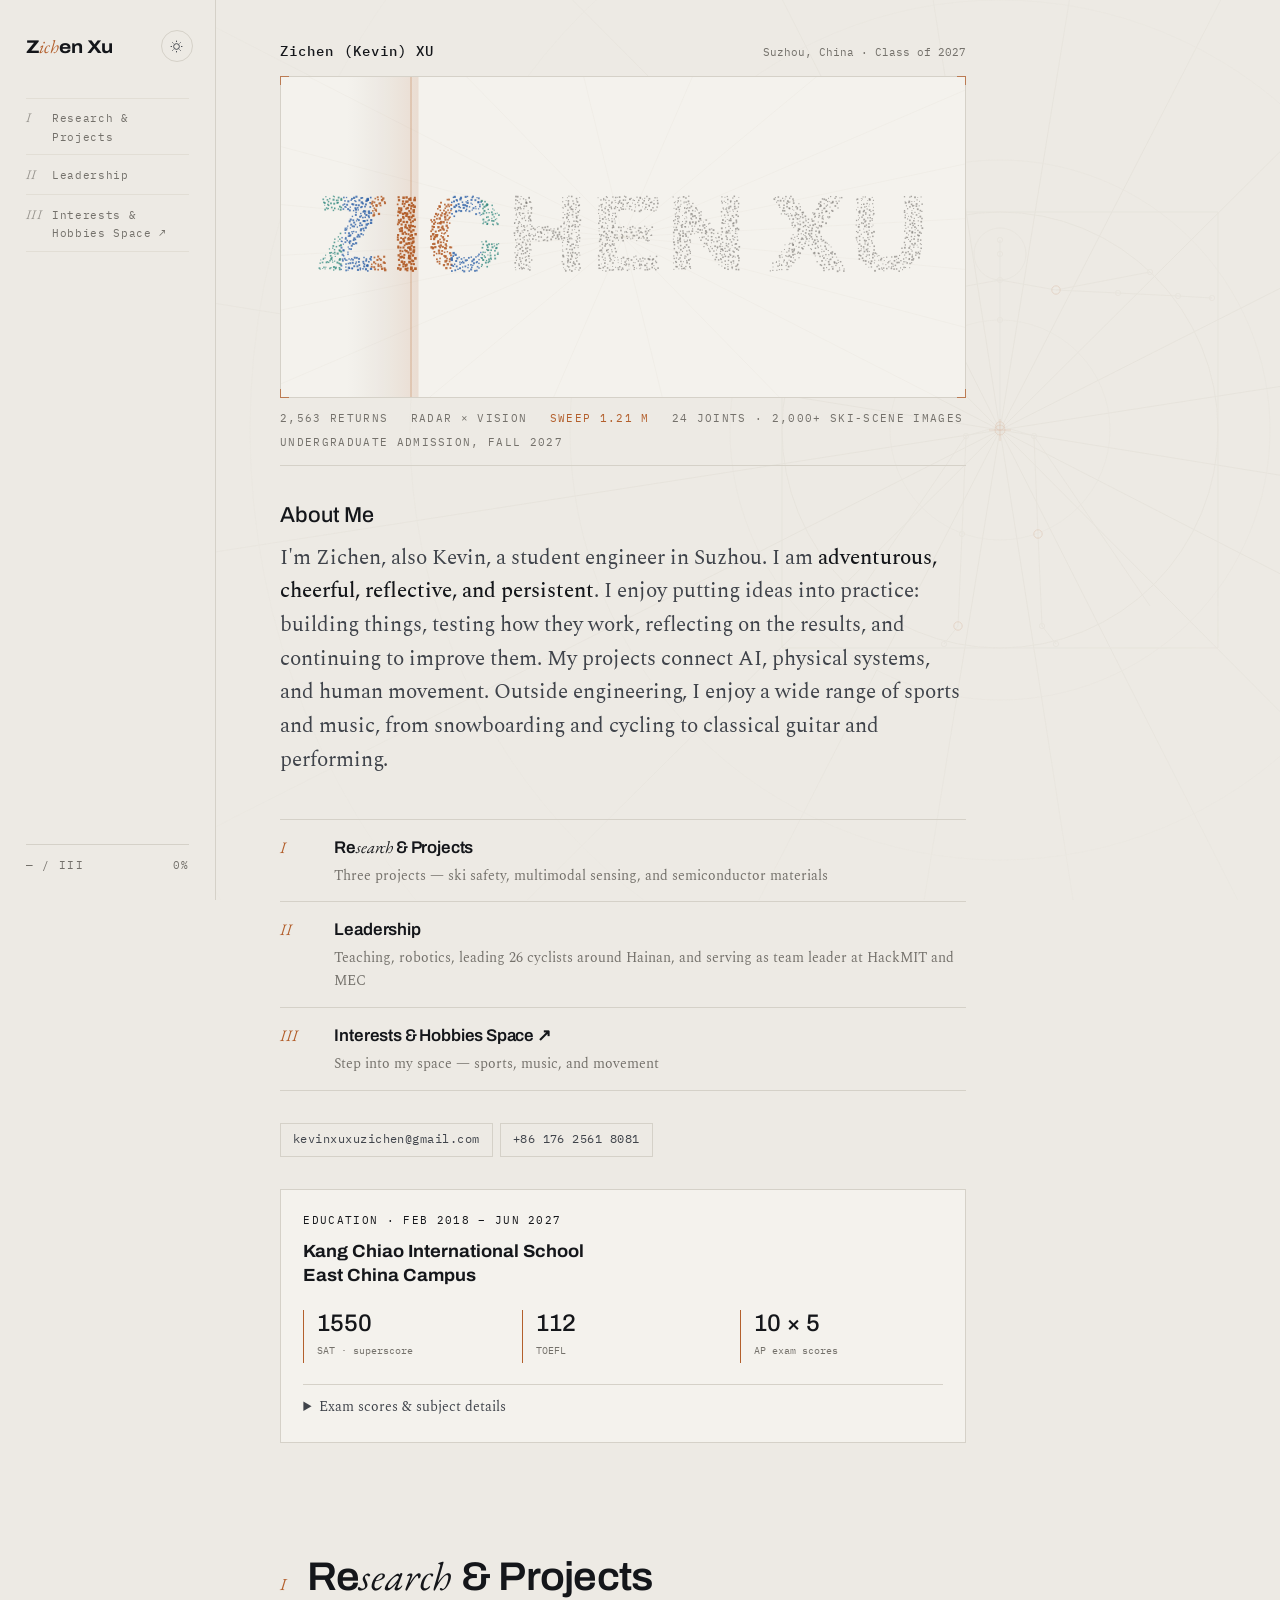
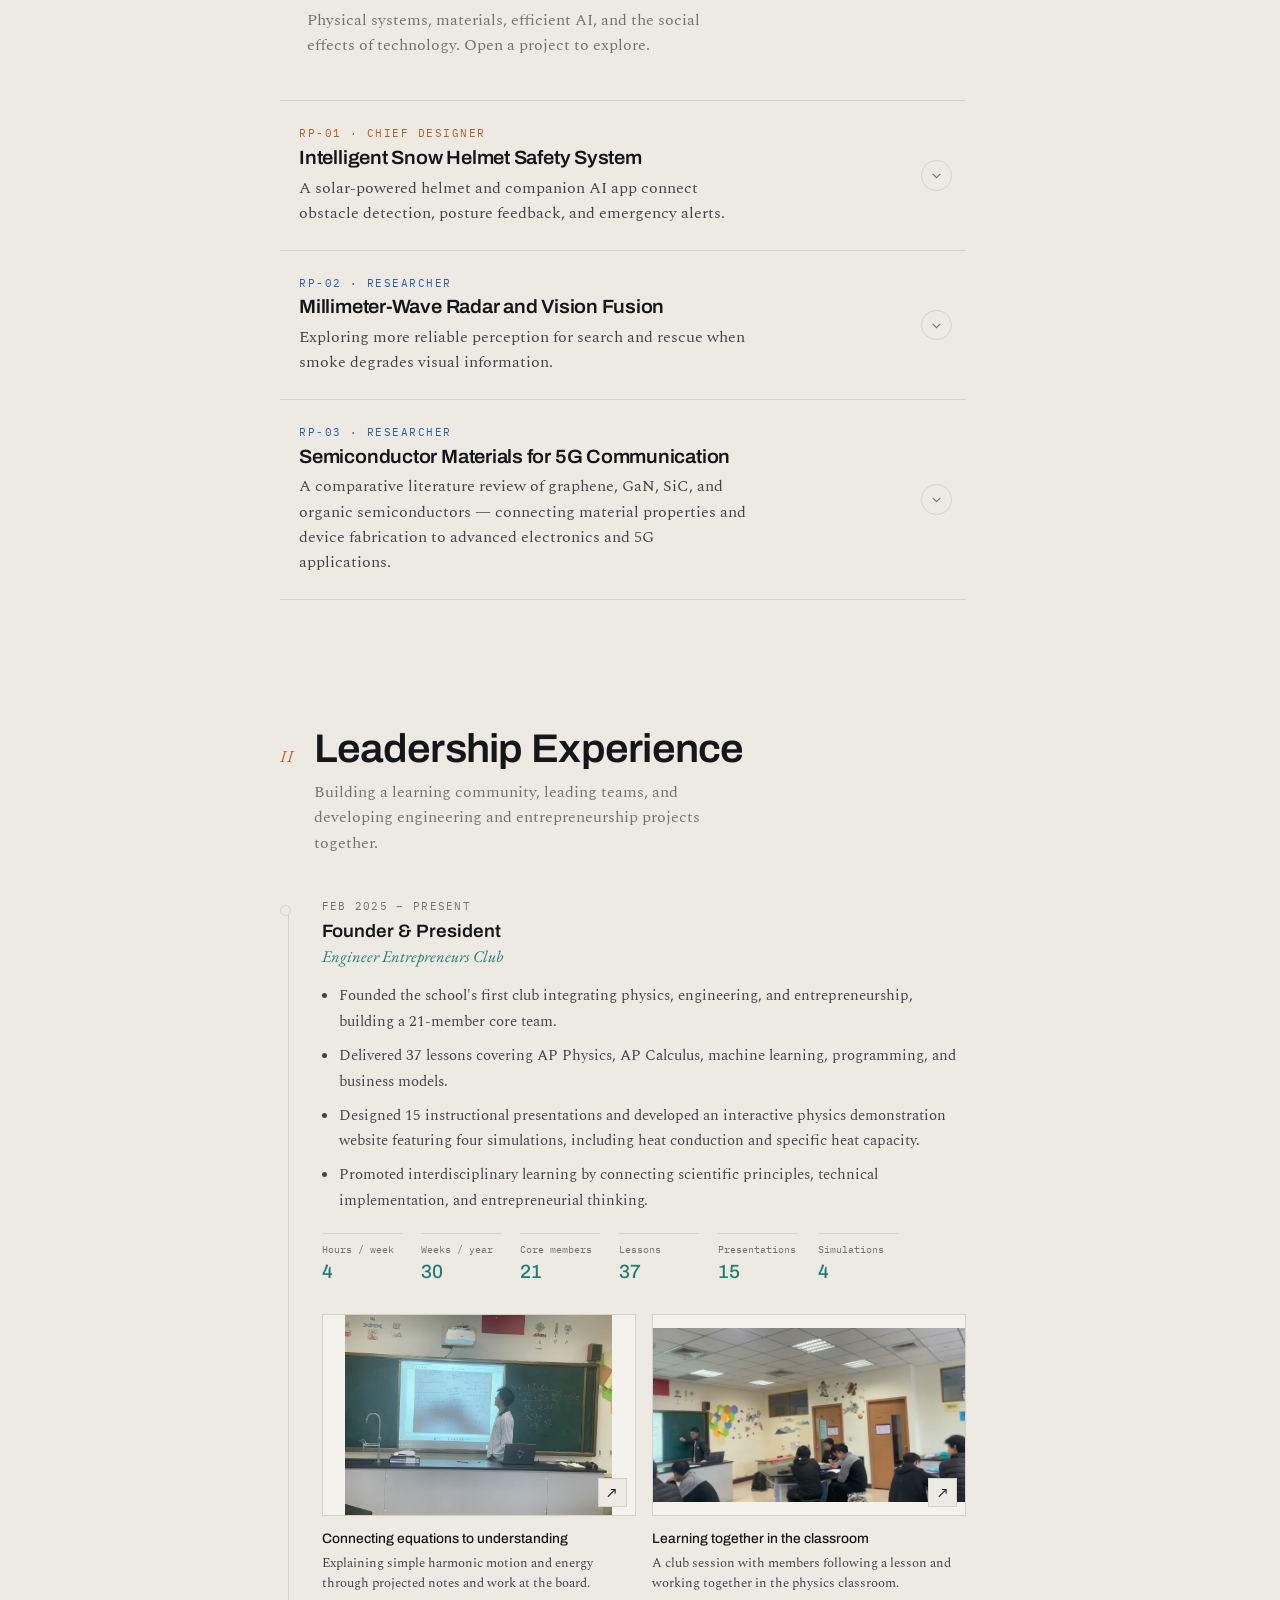
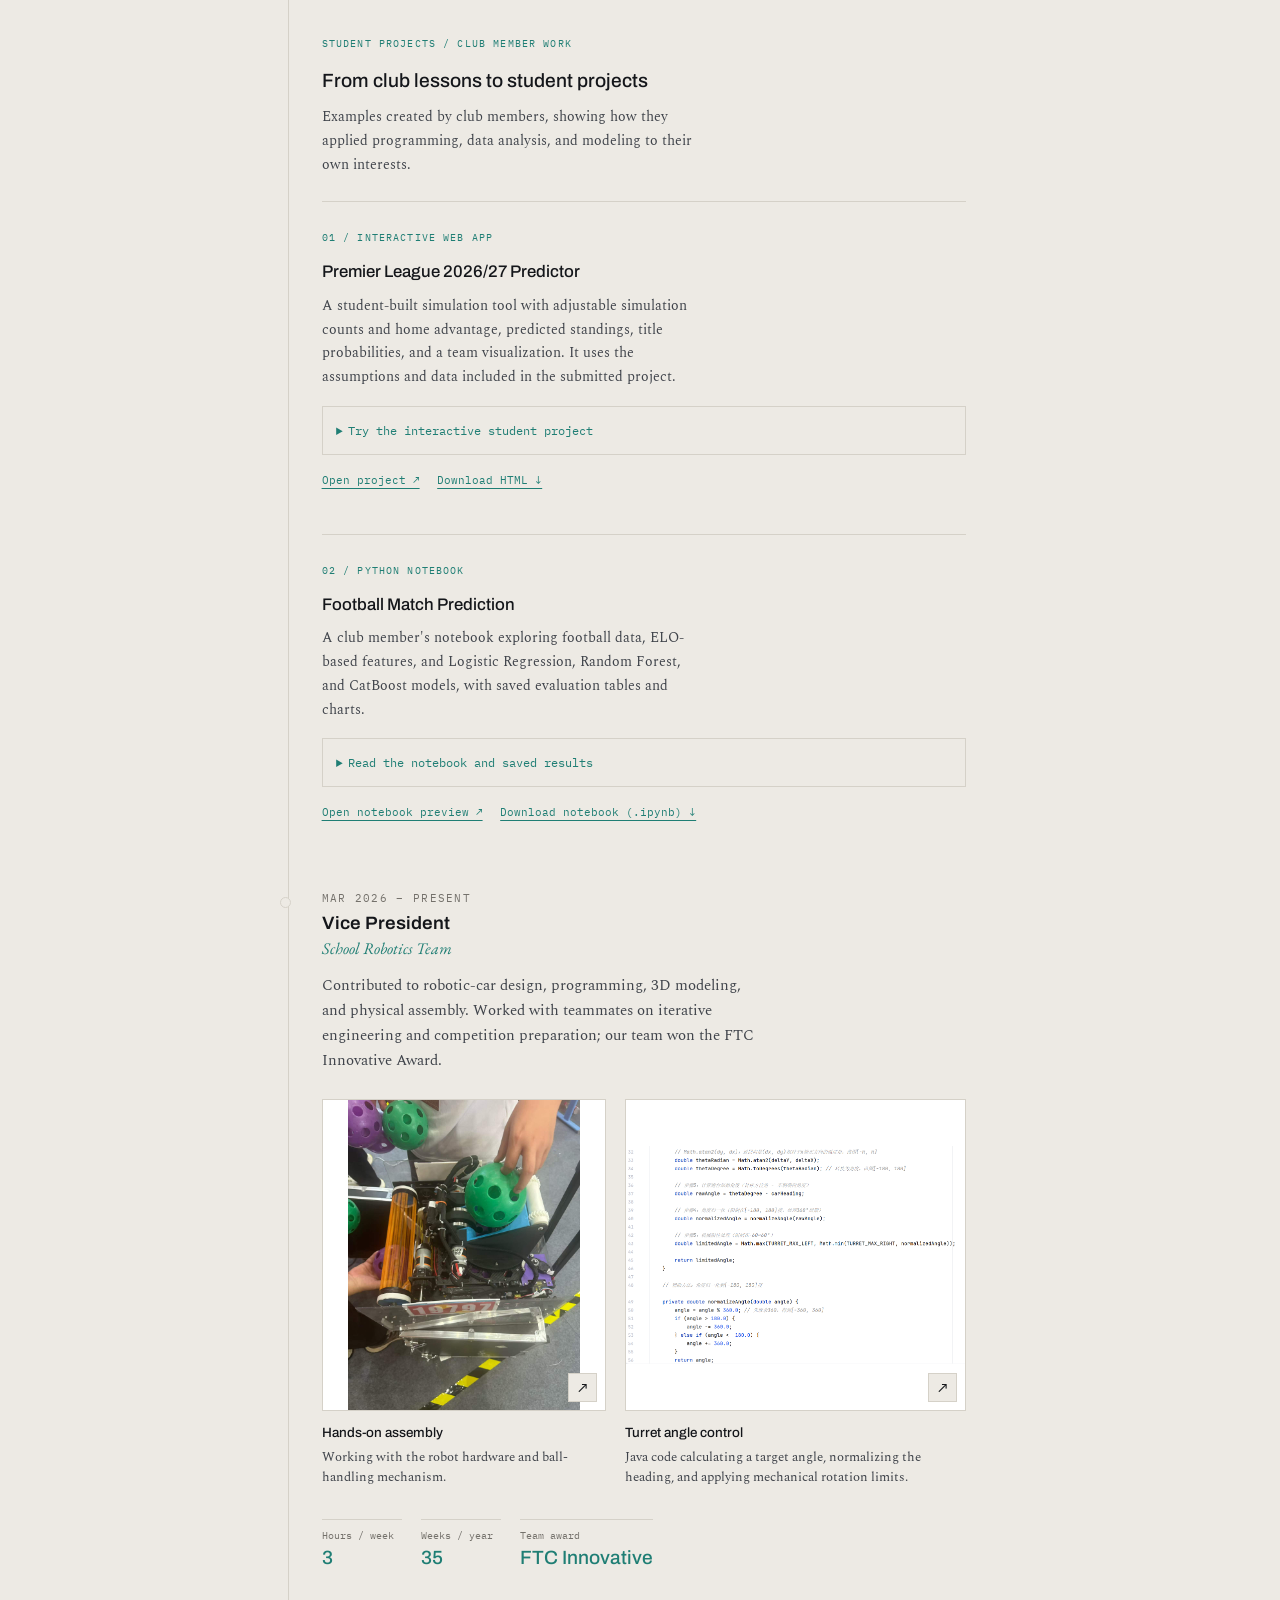
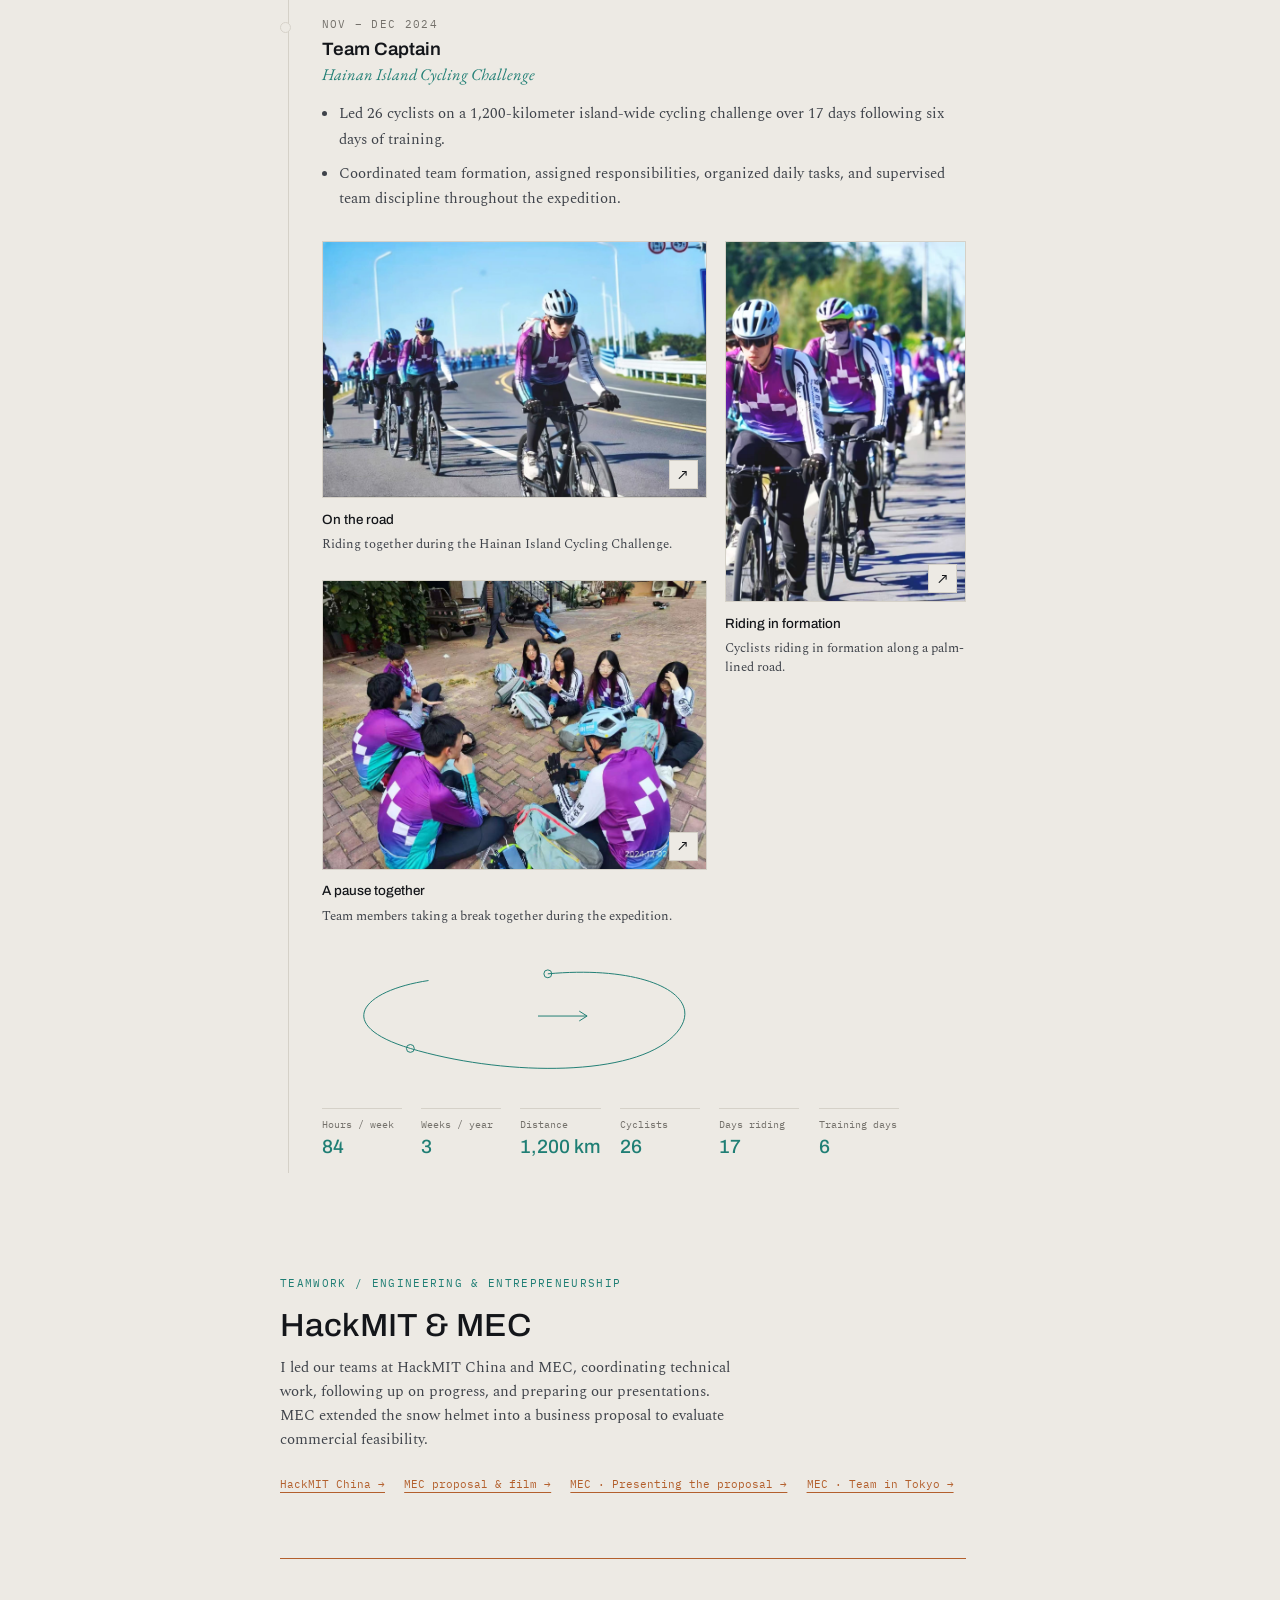
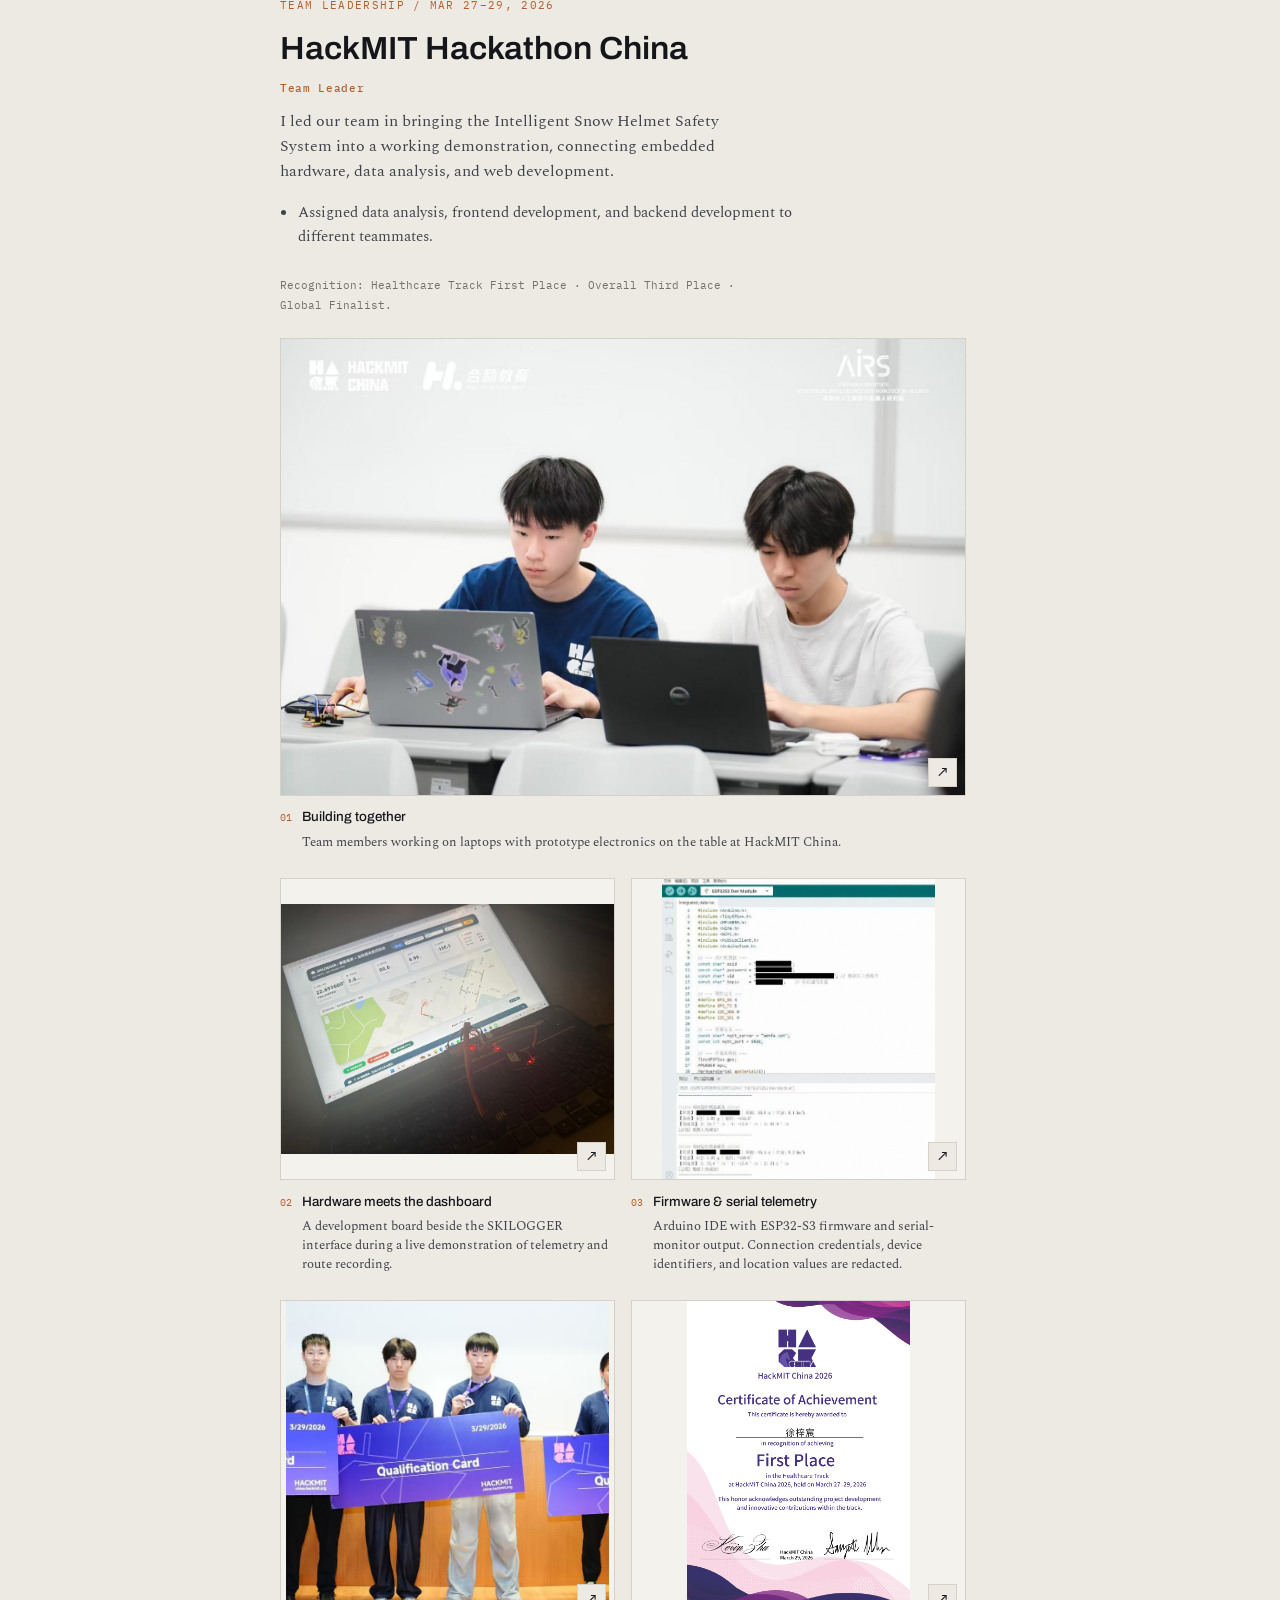
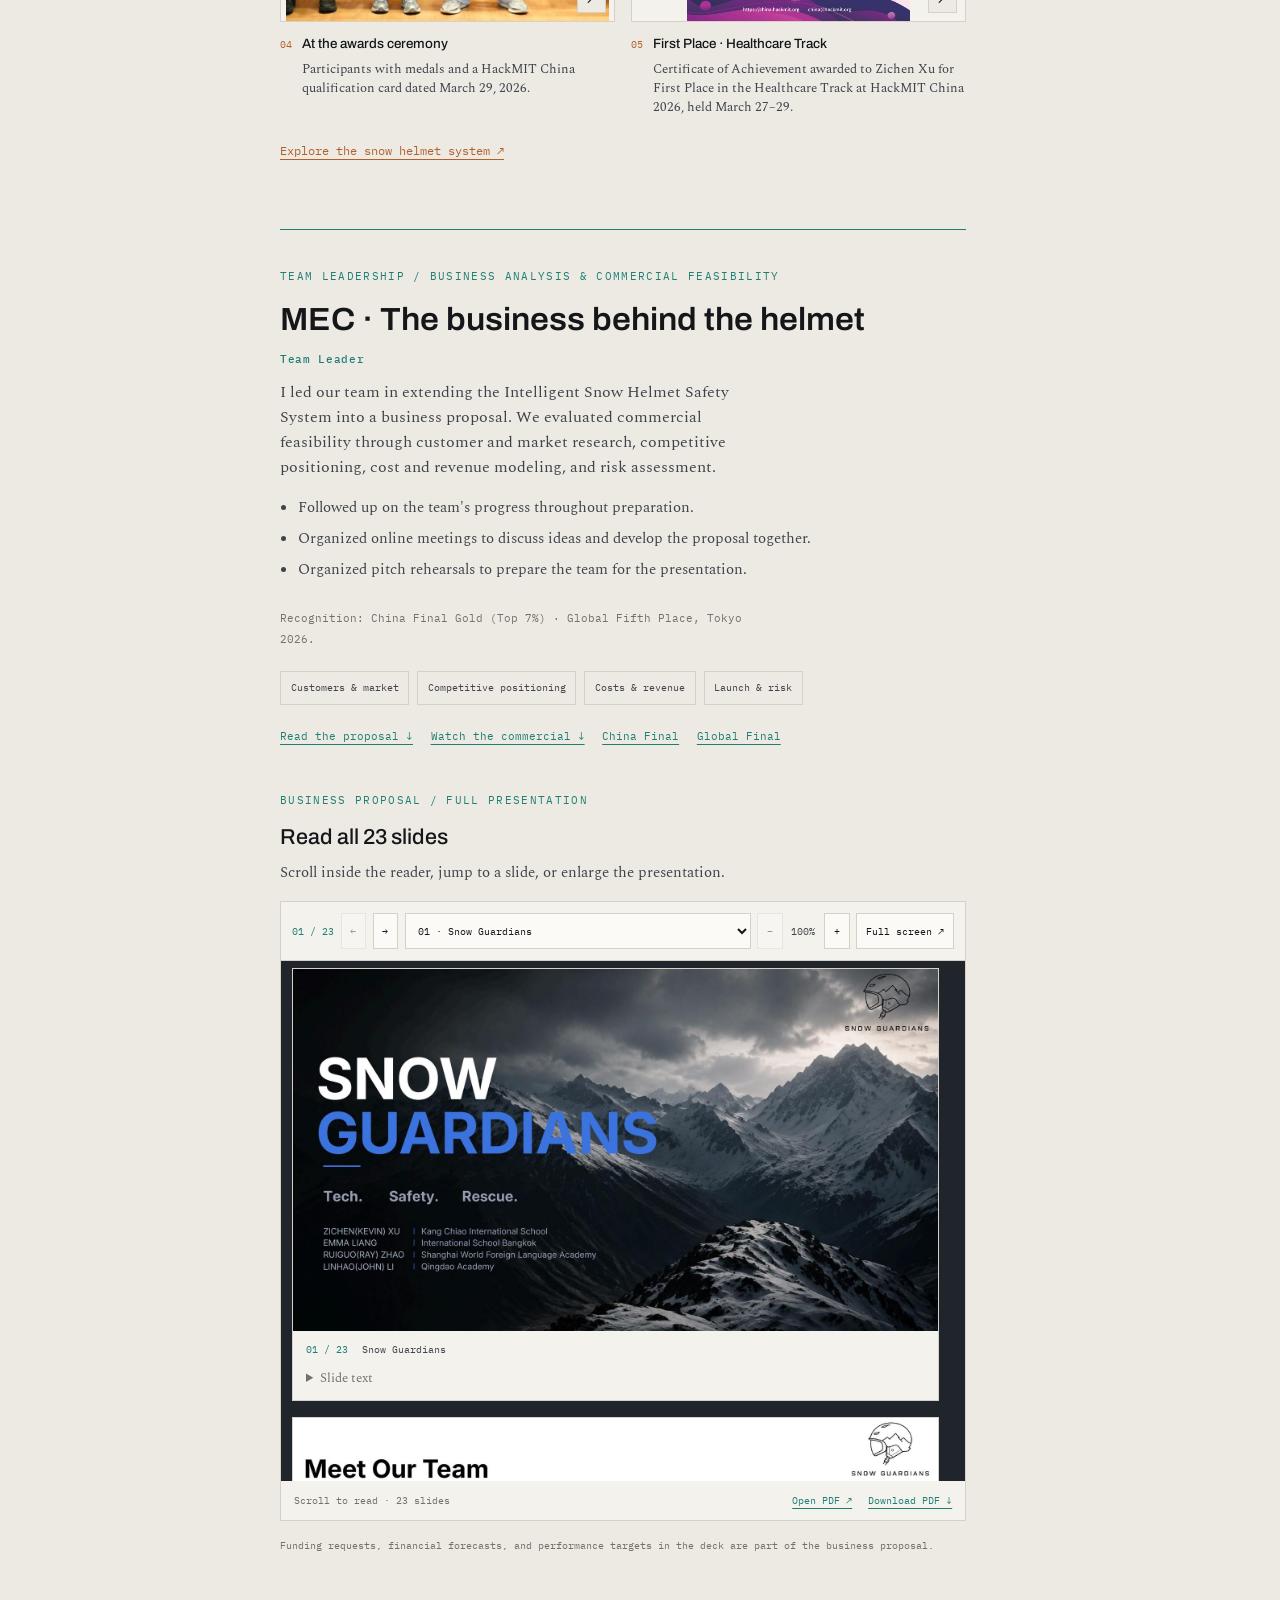
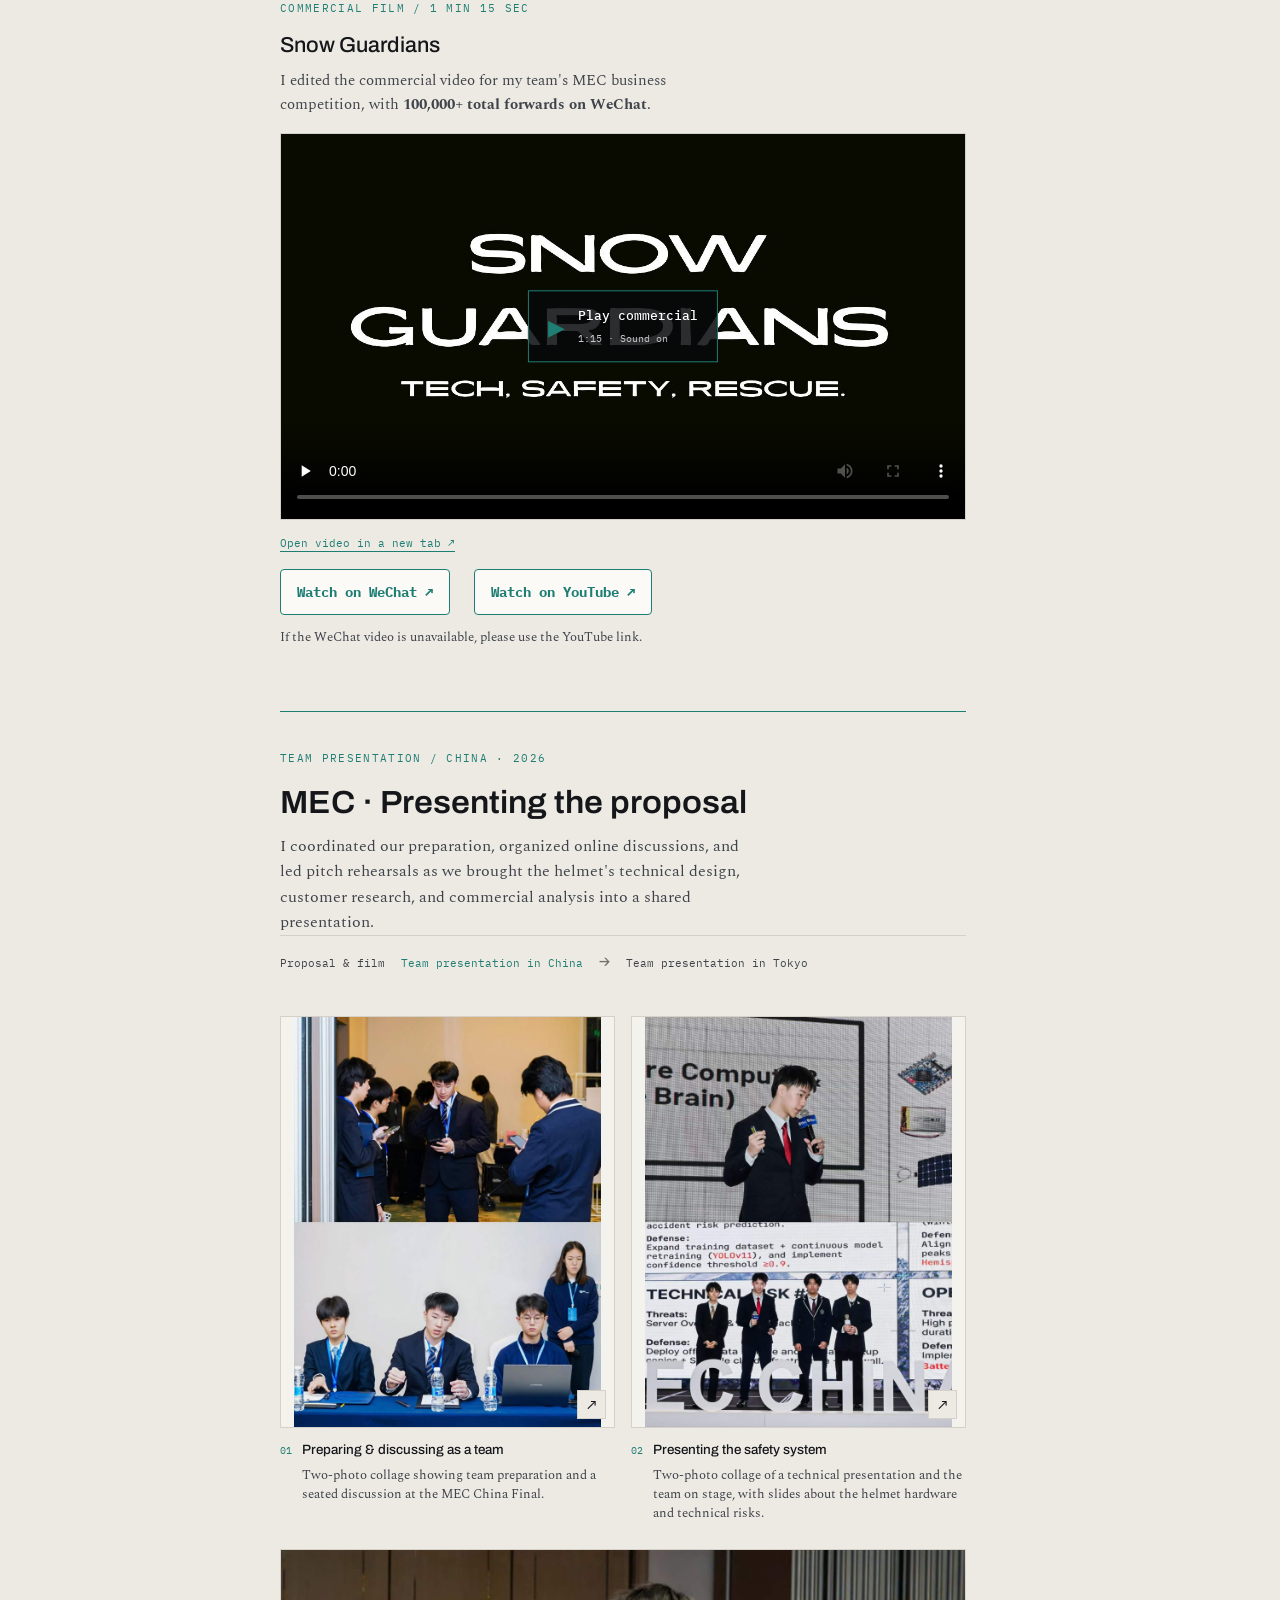
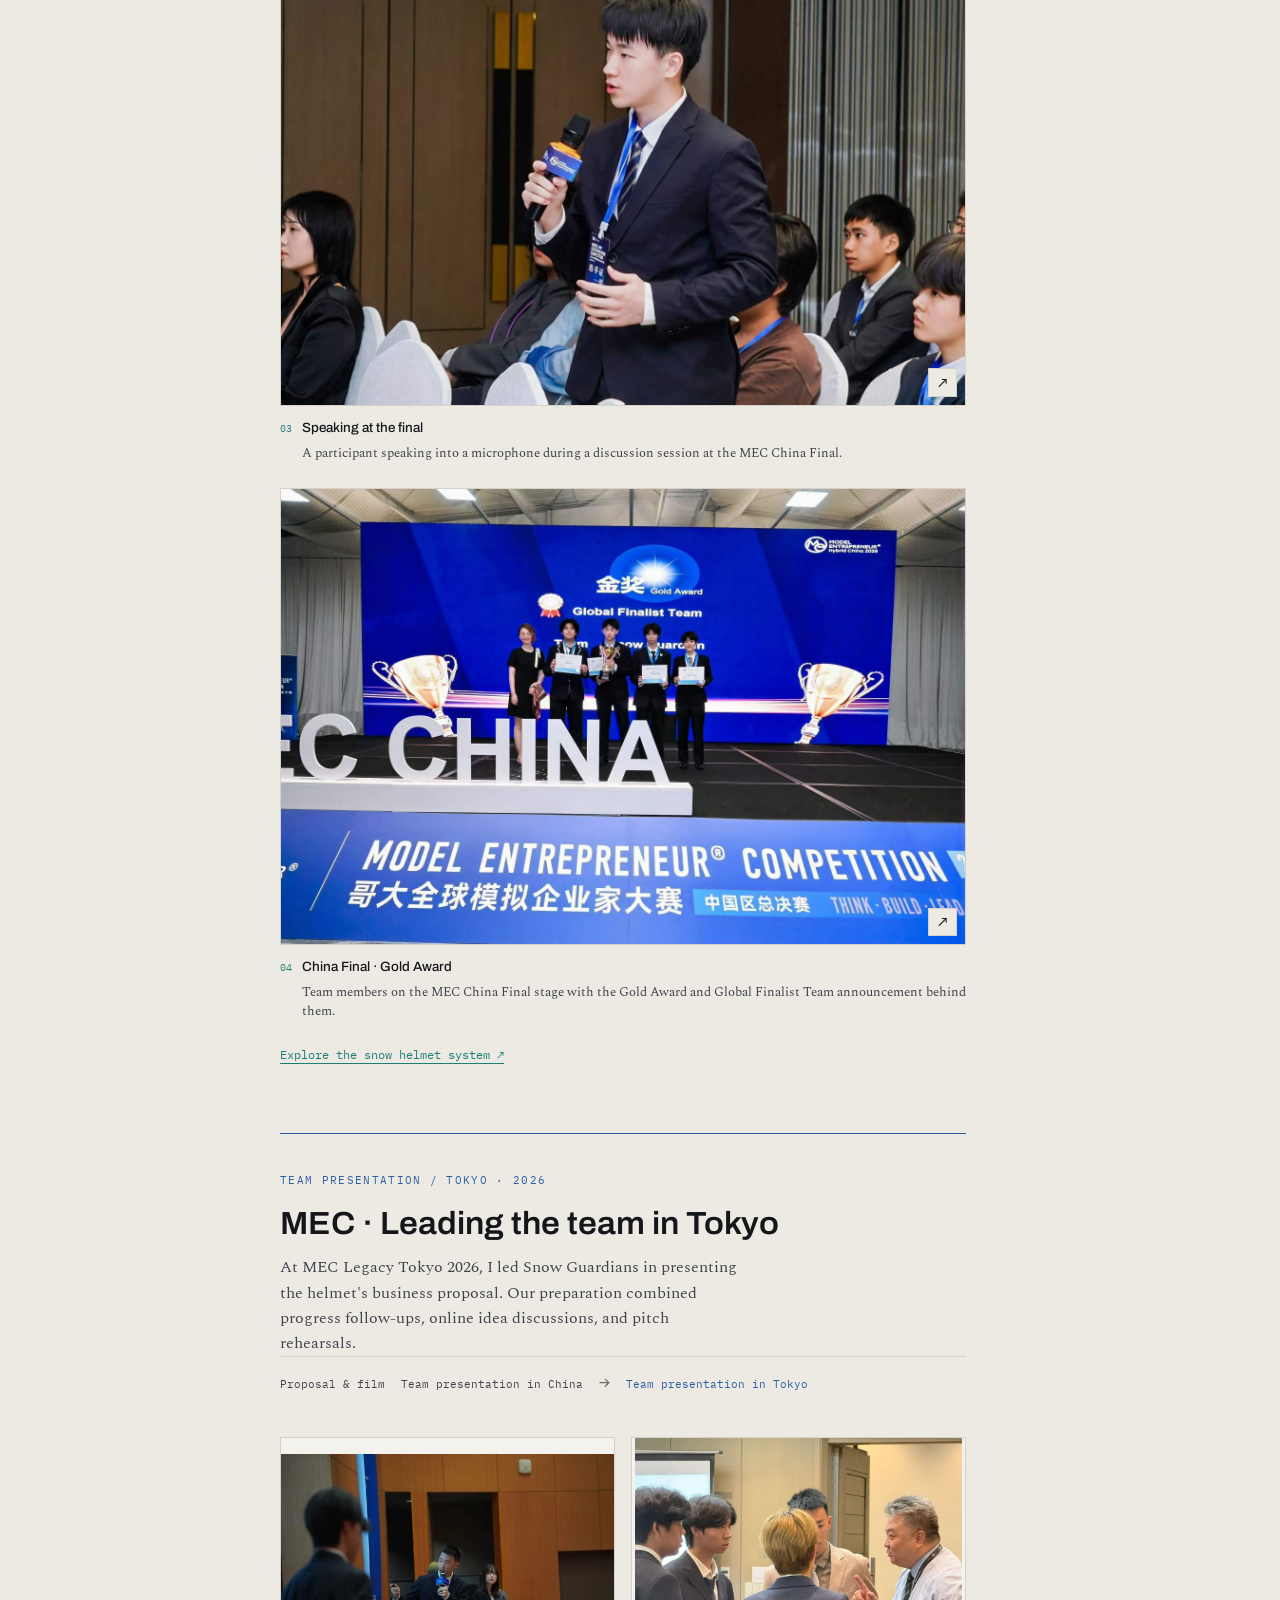
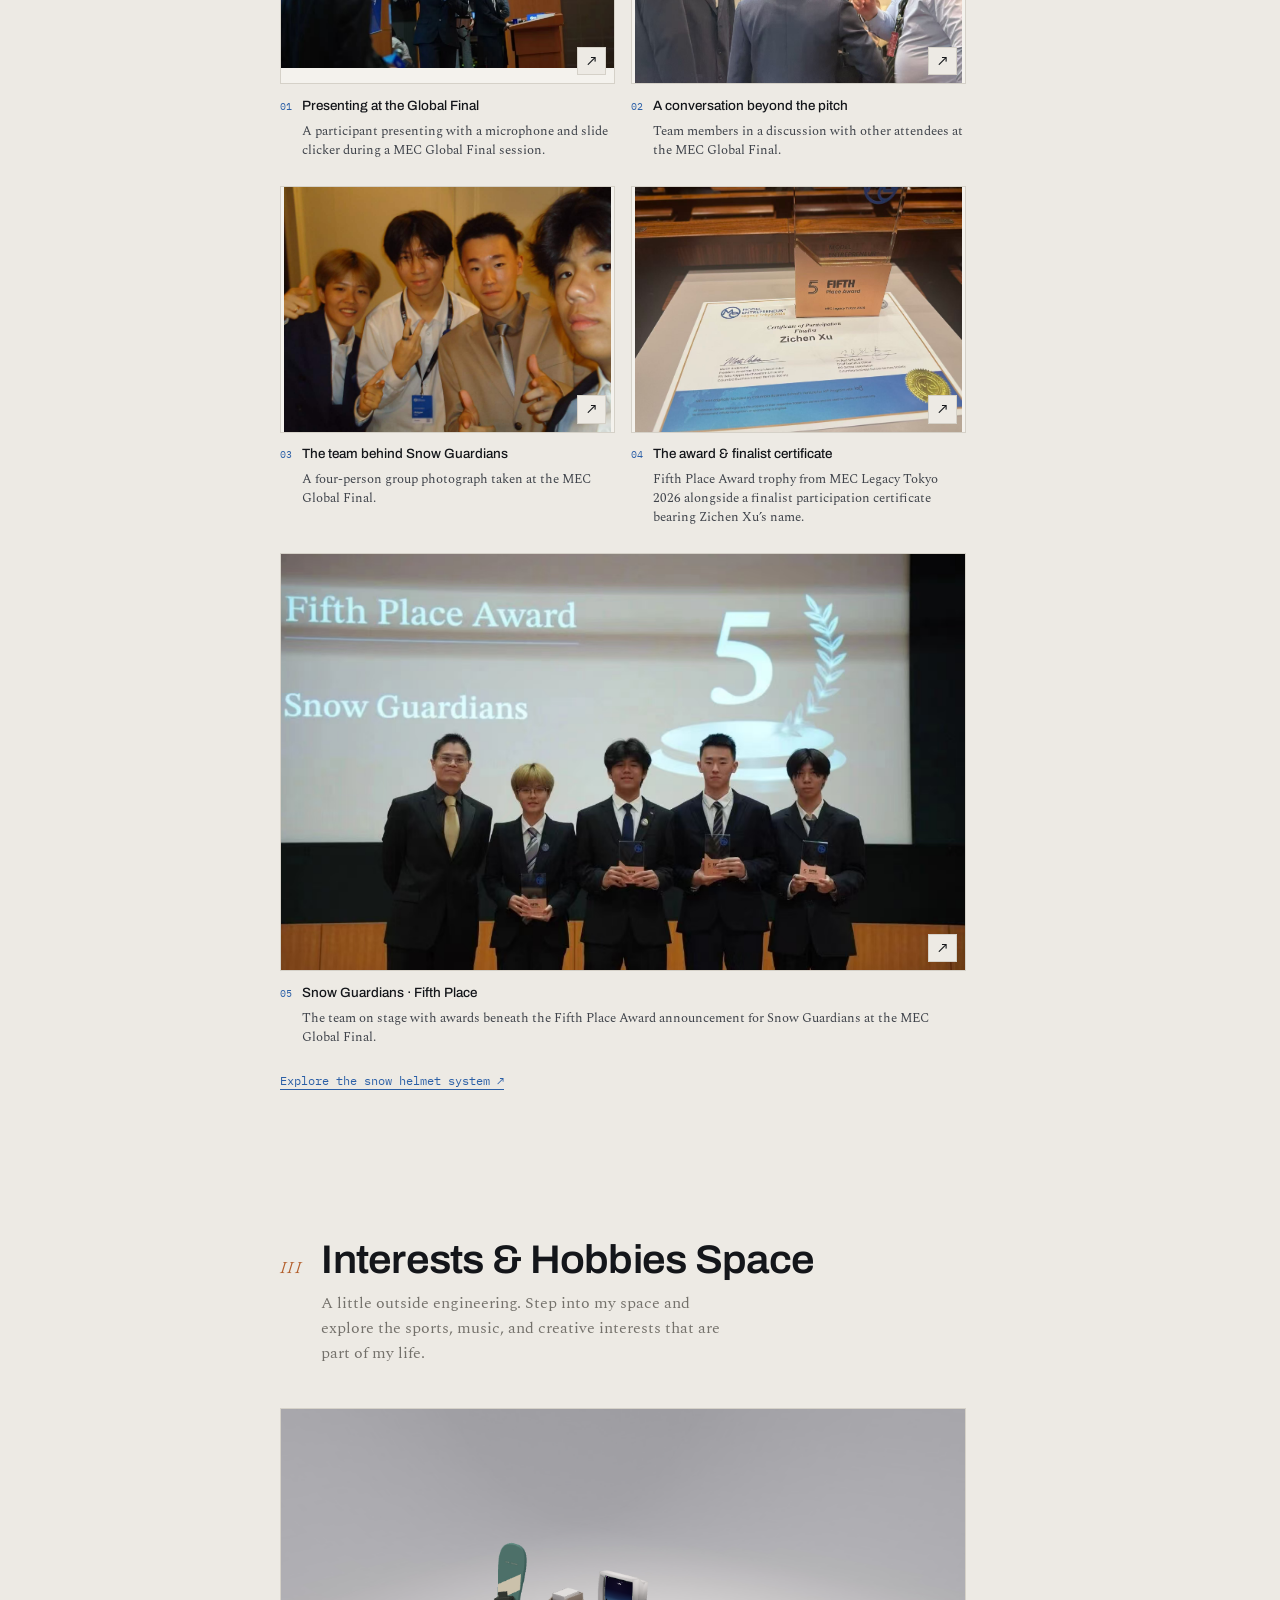
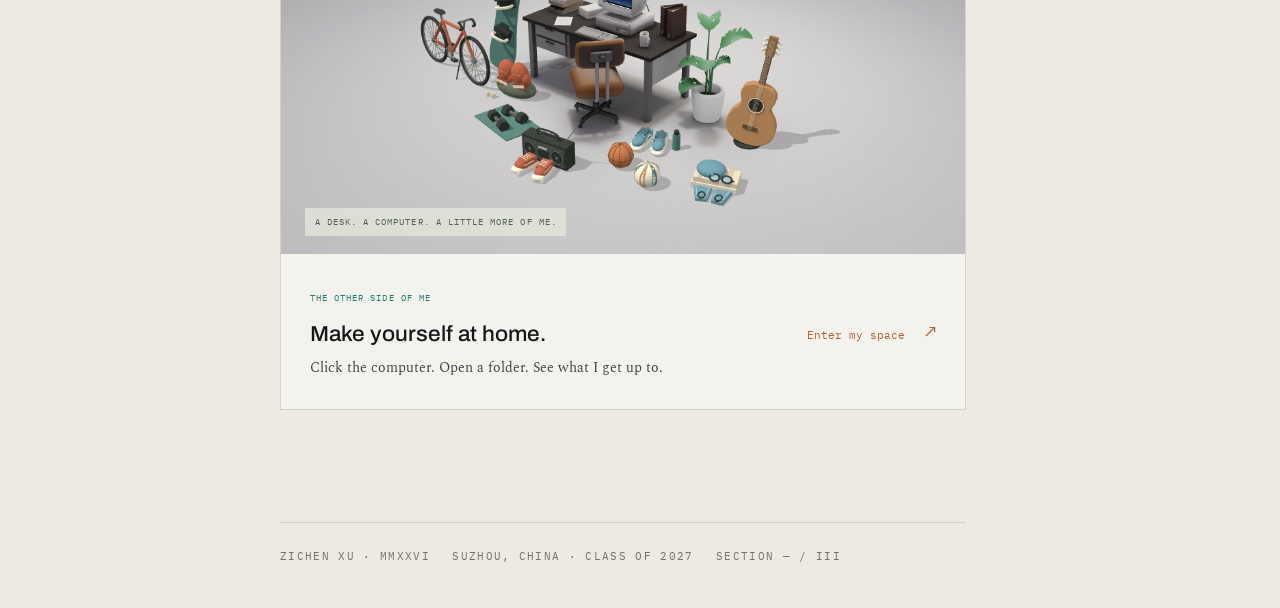
==== commit ff1bdf6b: "Add files via upload" ====
--- a/index.html
+++ b/index.html
@@ -478,6 +478,11 @@
 .business-topics span{font:400 .65rem var(--m);line-height:1.5;color:var(--ink-2);padding:.5rem .6rem;border:1px solid var(--line)}
 .business-nav{display:flex;gap:.7rem 1.1rem;flex-wrap:wrap;margin:1rem 0 2rem}
 .business-nav a,.media-original{font:400 .7rem var(--m);line-height:1.7;color:var(--phase);text-underline-offset:4px}
+.source-links{display:flex;flex-wrap:wrap;gap:.5rem 1.5rem;margin-top:12px}
+.source-links .resource-link{display:inline-flex;align-items:center;justify-content:center;min-height:46px;padding:10px 16px;border:1px solid var(--phase);background:var(--panel);font:700 .85rem var(--m);line-height:1.5;color:var(--phase);text-decoration:none;border-radius:4px;transition:background .2s,color .2s}
+.source-links .resource-link:hover{background:var(--phase);color:var(--ground)}
+.source-links .resource-link:focus-visible{outline:2px solid var(--phase);outline-offset:4px}
+.commercial-access-note{font-size:.8rem;color:var(--ink-2);margin-top:12px;line-height:1.6}
 .proposal-block,.commercial-block{scroll-margin-top:7rem;margin-top:2.5rem}
 .media-heading>.mono{color:var(--phase)}
 .media-heading h4{font:500 1.35rem var(--d);line-height:1.3;margin:.6rem 0}
@@ -690,13 +695,13 @@
 <button type="button" class="photo-open" data-photo="4" aria-label="Enlarge: Perception model confusion matrix">
 <img data-src="assets/helmet/confusion-matrix.png" width="1231" height="1080" alt="Confusion matrix comparing predicted and true classes for skier, snowboarder, and background." loading="lazy" decoding="async">
 <span class="photo-zoom" aria-hidden="true">↗</span></button>
-<figcaption><span class="photo-number">05</span><div><h4>Perception model · confusion matrix</h4><p>Predicted versus true classes for skier, snowboarder, and background.</p></div></figcaption></figure><figure class="helmet-shot shot-sos">
+<figcaption><span class="photo-number">05</span><div><h4>Perception model · confusion matrix</h4><p>Predicted versus true classes for skier, snowboarder, and background.</p><div class="source-links"><a class="media-original resource-link" href="https://github.com/kevinxuxuzichen-ship-it/YOLOv11-Skier-Snowboarder-Detection" target="_blank" rel="noopener noreferrer">View obstacle detection model on GitHub ↗</a></div></div></figcaption></figure><figure class="helmet-shot shot-sos">
 <button type="button" class="photo-open" data-photo="5" aria-label="Enlarge: An SOS beyond the helmet">
 <img data-src="assets/helmet/sos.png" width="1081" height="598" alt="Device alert screenshot containing an SOS message, coordinates, speed, and timestamp." loading="lazy" decoding="async">
 <span class="photo-zoom" aria-hidden="true">↗</span></button>
 <figcaption><span class="photo-number">06</span><div><h4>An SOS beyond the helmet</h4><p>Device alert screenshot containing an SOS message, coordinates, speed, and timestamp.</p></div></figcaption></figure></div><ul><li>Led end-to-end development with ESP32, cloud infrastructure, and real-time data pipelines.</li><li>Trained YOLOv8/YOLOv11 on 2,000+ custom ski-scene images for obstacle detection and real-time voice alerts.</li><li>Built posture analysis using triaxial motion data and Gemini/DeepSeek APIs to identify injury-prone behaviors.</li><li>Developed a companion app analyzing 24 body joints, joint angles, center of gravity, and movement timing.</li><li>Integrated GPS tracking, automated fall detection, emergency alerts, and cloud synchronization.</li><li>Extended the helmet into a business proposal for MEC, evaluating target customers, competitors, costs, revenue models, and commercial feasibility.</li></ul><dl class="facts"><div><dt>Period</dt><dd>Dec 2025 – Present</dd></div><div><dt>Role</dt><dd>Chief designer</dd></div><div><dt>Commitment</dt><dd>8 hrs/wk · 44 wks/yr</dd></div><div><dt>Stack</dt><dd>ESP32 · YOLO · cloud</dd></div></dl><div class="ski-app-extension" id="ski-app-extension"><div class="media-heading"><span class="mono">HELMET EXTENSION / SKI APP</span><h4>From head motion to full-body technique</h4><p>The helmet records head movement, which cannot represent the skier’s whole-body technique. I built a visual system that identifies 24 skier joints and analyzes their relative positions, angles, and timing to assess movement safety and suggest improvements.</p></div>
 <ol class="ski-app-process"><li><span>01 / TRACK</span>Identify 24 joints in skiing video.</li><li><span>02 / ANALYZE</span>Calculate relative positions, joint angles, and turn timing.</li><li><span>03 / ADVISE</span>Use movement patterns to flag potential risks and provide technique feedback.</li></ol>
-<div class="ski-app-demo"><div class="media-heading"><h4>Watch the Ski Analyzer demo</h4></div><div class="film-player"><video id="ski-demo-video" controls playsinline preload="none" poster="assets/ski-app/skier-keypoints.png" aria-label="Ski Analyzer app demonstration"><source src="assets/ski-app/ski-analyzer-demo.mp4" type="video/mp4">Your browser does not support embedded video. Open the demo using the link below.</video><button type="button" class="film-play" id="ski-demo-play" aria-label="Play Ski Analyzer demo"><span class="film-play-symbol" aria-hidden="true">▶</span><span>Play app demo<small>Ski Analyzer · full-body movement analysis</small></span></button></div><p class="film-status" id="ski-demo-status" role="status"></p><a class="media-original" href="assets/ski-app/ski-analyzer-demo.mp4" target="_blank" rel="noopener">Open demo video ↗</a></div>
+<div class="ski-app-demo"><div class="media-heading"><h4>Watch the Ski Analyzer demo</h4></div><div class="film-player"><video id="ski-demo-video" controls playsinline preload="none" poster="assets/ski-app/skier-keypoints.png" aria-label="Ski Analyzer app demonstration"><source src="assets/ski-app/ski-analyzer-demo.mp4" type="video/mp4">Your browser does not support embedded video. Open the demo using the link below.</video><button type="button" class="film-play" id="ski-demo-play" aria-label="Play Ski Analyzer demo"><span class="film-play-symbol" aria-hidden="true">▶</span><span>Play app demo<small>Ski Analyzer · full-body movement analysis</small></span></button></div><p class="film-status" id="ski-demo-status" role="status"></p><div class="source-links"><a class="media-original" href="assets/ski-app/ski-analyzer-demo.mp4" target="_blank" rel="noopener">Open demo video ↗</a><a class="media-original resource-link" href="https://github.com/kevinxuxuzichen-ship-it/ski_analyzer" target="_blank" rel="noopener noreferrer">View Ski Analyzer on GitHub ↗</a></div></div>
 <div class="ski-app-gallery project-gallery" aria-label="Ski App pose estimation and movement analysis"><figure class="helmet-shot ski-app-shot ski-training"><button type="button" class="photo-open" aria-label="Enlarge: Training the pose model"><img data-src="assets/ski-app/training-results.png" width="2461" height="657" alt="Training and validation curves for detection and pose estimation across the training run." loading="lazy" decoding="async"><span class="photo-zoom" aria-hidden="true">↗</span></button><figcaption><span class="photo-number">01</span><div><h4>Training the pose model</h4><p>Training and validation curves for detection and pose estimation across the training run.</p></div></figcaption></figure><figure class="helmet-shot ski-app-shot ski-keypoints"><button type="button" class="photo-open" aria-label="Enlarge: Tracking the skier"><img data-src="assets/ski-app/skier-keypoints.png" width="2208" height="1066" alt="A skier detection with colored keypoints, providing the visual inputs for full-body movement analysis." loading="lazy" decoding="async"><span class="photo-zoom" aria-hidden="true">↗</span></button><figcaption><span class="photo-number">02</span><div><h4>Tracking the skier</h4><p>A skier detection with colored keypoints, providing the visual inputs for full-body movement analysis.</p></div></figcaption></figure><figure class="helmet-shot ski-app-shot "><button type="button" class="photo-open" aria-label="Enlarge: From keypoints to movement signals"><img data-src="assets/ski-app/movement-analysis.png" width="1264" height="882" alt="Raw and smoothed estimates of trunk inclination, knee angle, and horizontal center of mass over the video frames." loading="lazy" decoding="async"><span class="photo-zoom" aria-hidden="true">↗</span></button><figcaption><span class="photo-number">03</span><div><h4>From keypoints to movement signals</h4><p>Raw and smoothed estimates of trunk inclination, knee angle, and horizontal center of mass over the video frames.</p></div></figcaption></figure><figure class="helmet-shot ski-app-shot "><button type="button" class="photo-open" aria-label="Enlarge: Understanding turn timing"><img data-src="assets/ski-app/turn-phases.png" width="1950" height="655" alt="Frame-by-frame turn-phase labels: initiation, apex, completion, and transition, shown against the trunk-tilt curve." loading="lazy" decoding="async"><span class="photo-zoom" aria-hidden="true">↗</span></button><figcaption><span class="photo-number">04</span><div><h4>Understanding turn timing</h4><p>Frame-by-frame turn-phase labels: initiation, apex, completion, and transition, shown against the trunk-tilt curve.</p></div></figcaption></figure></div></div><a class="competition-link" href="#hackmit-story">HackMIT China &middot; Team leadership →</a><a class="competition-link" href="#mec-business-case">MEC · business proposal &amp; commercial film →</a><a class="competition-link" href="#mec-china-story">MEC &middot; Team presentation in China →</a><a class="competition-link" href="#mec-global-story">MEC &middot; Team presentation in Tokyo →</a></div></div></div></article><article class="rec" id="radar-project" data-open="0" style="--c:var(--azimuth)"><button class="rec-btn" type="button" aria-expanded="false" aria-controls="project-2"><div><div class="rec-tag">RP-02 · Researcher</div><h3>Millimeter-Wave Radar and Vision Fusion</h3><p class="rec-sum">Exploring more reliable perception for search and rescue when smoke degrades visual information.</p></div><span class="chev" aria-hidden="true"><svg width="13" height="13" viewBox="0 0 24 24" fill="none" stroke="currentColor" stroke-width="2"><path d="M5 9l7 7 7-7"/></svg></span></button><div class="rec-body" id="project-2" aria-hidden="true" inert><div><div class="rec-inner"><div class="radar-paper-block"><div class="media-heading"><span class="mono">FULL PAPER / 25 PAGES</span><h4>Read the RIME paper</h4><p>RIME: Raw mmWave I/Q Evidence Meets Visual Geometry for Grid-Level Indoor Wall-Structure Mapping</p><p>Scroll through the complete paper, jump to a page, or open a larger view.</p></div><div class="deck-reader paper-reader" id="radar-paper-reader" data-reader-prefix="radar-paper" aria-label="RIME full paper reader"><div class="deck-toolbar"><span id="radar-paper-count" class="deck-count" aria-live="polite">01 / 25</span><button type="button" id="radar-paper-prev" aria-label="Previous page">←</button><button type="button" id="radar-paper-next" aria-label="Next page">→</button><select id="radar-paper-jump" aria-label="Jump to paper page"><option value="1">01 · Title and abstract</option><option value="2">02 · Contents</option><option value="3">03 · Introduction</option><option value="4">04 · Related work</option><option value="5">05 · Related work continued</option><option value="6">06 · System overview</option><option value="7">07 · Pipeline and notation</option><option value="8">08 · Radar processing</option><option value="9">09 · Radar evidence and visual geometry</option><option value="10">10 · Visual geometry processing</option><option value="11">11 · Grid mapping and alignment</option><option value="12">12 · Alignment and fusion</option><option value="13">13 · Mapping rules</option><option value="14">14 · Experimental setup</option><option value="15">15 · Deployment trials</option><option value="16">16 · Evidence fusion results</option><option value="17">17 · False alarm control</option><option value="18">18 · False alarm control continued</option><option value="19">19 · Radar contribution and ablation</option><option value="20">20 · Parameter sensitivity and conclusion</option><option value="21">21 · References</option><option value="22">22 · References continued</option><option value="23">23 · References continued</option><option value="24">24 · References continued</option><option value="25">25 · References continued</option></select><button type="button" id="radar-paper-zoom-out" aria-label="Zoom out">−</button><output id="radar-paper-zoom-label" aria-live="polite">100%</output><button type="button" id="radar-paper-zoom-in" aria-label="Zoom in">+</button><button type="button" id="radar-paper-fullscreen">Full screen ↗</button></div>
 <div class="deck-scroll" id="radar-paper-scroll" role="region" tabindex="0" aria-label="Scroll to read all 16 paper pages. Page Up and Page Down move between pages."><div class="deck-pages"><figure class="deck-slide paper-page" data-slide="1" aria-label="Paper page 1 of 25: Title and abstract"><img data-src="assets/radar/paper-pages/page-01.jpg" width="2010" height="2600" alt="RIME paper page 1 — Title and abstract" loading="lazy" decoding="async"><figcaption><span>01 / 25</span> Title and abstract</figcaption></figure><figure class="deck-slide paper-page" data-slide="2" aria-label="Paper page 2 of 25: Contents"><img data-src="assets/radar/paper-pages/page-02.jpg" width="2010" height="2600" alt="RIME paper page 2 — Contents" loading="lazy" decoding="async"><figcaption><span>02 / 25</span> Contents</figcaption></figure><figure class="deck-slide paper-page" data-slide="3" aria-label="Paper page 3 of 25: Introduction"><img data-src="assets/radar/paper-pages/page-03.jpg" width="2010" height="2600" alt="RIME paper page 3 — Introduction" loading="lazy" decoding="async"><figcaption><span>03 / 25</span> Introduction</figcaption></figure><figure class="deck-slide paper-page" data-slide="4" aria-label="Paper page 4 of 25: Related work"><img data-src="assets/radar/paper-pages/page-04.jpg" width="2010" height="2600" alt="RIME paper page 4 — Related work" loading="lazy" decoding="async"><figcaption><span>04 / 25</span> Related work</figcaption></figure><figure class="deck-slide paper-page" data-slide="5" aria-label="Paper page 5 of 25: Related work continued"><img data-src="assets/radar/paper-pages/page-05.jpg" width="2010" height="2600" alt="RIME paper page 5 — Related work continued" loading="lazy" decoding="async"><figcaption><span>05 / 25</span> Related work continued</figcaption></figure><figure class="deck-slide paper-page" data-slide="6" aria-label="Paper page 6 of 25: System overview"><img data-src="assets/radar/paper-pages/page-06.jpg" width="2010" height="2600" alt="RIME paper page 6 — System overview" loading="lazy" decoding="async"><figcaption><span>06 / 25</span> System overview</figcaption></figure><figure class="deck-slide paper-page" data-slide="7" aria-label="Paper page 7 of 25: Pipeline and notation"><img data-src="assets/radar/paper-pages/page-07.jpg" width="2010" height="2600" alt="RIME paper page 7 — Pipeline and notation" loading="lazy" decoding="async"><figcaption><span>07 / 25</span> Pipeline and notation</figcaption></figure><figure class="deck-slide paper-page" data-slide="8" aria-label="Paper page 8 of 25: Radar processing"><img data-src="assets/radar/paper-pages/page-08.jpg" width="2010" height="2600" alt="RIME paper page 8 — Radar processing" loading="lazy" decoding="async"><figcaption><span>08 / 25</span> Radar processing</figcaption></figure><figure class="deck-slide paper-page" data-slide="9" aria-label="Paper page 9 of 25: Radar evidence and visual geometry"><img data-src="assets/radar/paper-pages/page-09.jpg" width="2010" height="2600" alt="RIME paper page 9 — Radar evidence and visual geometry" loading="lazy" decoding="async"><figcaption><span>09 / 25</span> Radar evidence and visual geometry</figcaption></figure><figure class="deck-slide paper-page" data-slide="10" aria-label="Paper page 10 of 25: Visual geometry processing"><img data-src="assets/radar/paper-pages/page-10.jpg" width="2010" height="2600" alt="RIME paper page 10 — Visual geometry processing" loading="lazy" decoding="async"><figcaption><span>10 / 25</span> Visual geometry processing</figcaption></figure><figure class="deck-slide paper-page" data-slide="11" aria-label="Paper page 11 of 25: Grid mapping and alignment"><img data-src="assets/radar/paper-pages/page-11.jpg" width="2010" height="2600" alt="RIME paper page 11 — Grid mapping and alignment" loading="lazy" decoding="async"><figcaption><span>11 / 25</span> Grid mapping and alignment</figcaption></figure><figure class="deck-slide paper-page" data-slide="12" aria-label="Paper page 12 of 25: Alignment and fusion"><img data-src="assets/radar/paper-pages/page-12.jpg" width="2010" height="2600" alt="RIME paper page 12 — Alignment and fusion" loading="lazy" decoding="async"><figcaption><span>12 / 25</span> Alignment and fusion</figcaption></figure><figure class="deck-slide paper-page" data-slide="13" aria-label="Paper page 13 of 25: Mapping rules"><img data-src="assets/radar/paper-pages/page-13.jpg" width="2010" height="2600" alt="RIME paper page 13 — Mapping rules" loading="lazy" decoding="async"><figcaption><span>13 / 25</span> Mapping rules</figcaption></figure><figure class="deck-slide paper-page" data-slide="14" aria-label="Paper page 14 of 25: Experimental setup"><img data-src="assets/radar/paper-pages/page-14.jpg" width="2010" height="2600" alt="RIME paper page 14 — Experimental setup" loading="lazy" decoding="async"><figcaption><span>14 / 25</span> Experimental setup</figcaption></figure><figure class="deck-slide paper-page" data-slide="15" aria-label="Paper page 15 of 25: Deployment trials"><img data-src="assets/radar/paper-pages/page-15.jpg" width="2010" height="2600" alt="RIME paper page 15 — Deployment trials" loading="lazy" decoding="async"><figcaption><span>15 / 25</span> Deployment trials</figcaption></figure><figure class="deck-slide paper-page" data-slide="16" aria-label="Paper page 16 of 25: Evidence fusion results"><img data-src="assets/radar/paper-pages/page-16.jpg" width="2010" height="2600" alt="RIME paper page 16 — Evidence fusion results" loading="lazy" decoding="async"><figcaption><span>16 / 25</span> Evidence fusion results</figcaption></figure><figure class="deck-slide paper-page" data-slide="17" aria-label="Paper page 17 of 25: False alarm control"><img data-src="assets/radar/paper-pages/page-17.jpg" width="2010" height="2600" alt="RIME paper page 17 — False alarm control" loading="lazy" decoding="async"><figcaption><span>17 / 25</span> False alarm control</figcaption></figure><figure class="deck-slide paper-page" data-slide="18" aria-label="Paper page 18 of 25: False alarm control continued"><img data-src="assets/radar/paper-pages/page-18.jpg" width="2010" height="2600" alt="RIME paper page 18 — False alarm control continued" loading="lazy" decoding="async"><figcaption><span>18 / 25</span> False alarm control continued</figcaption></figure><figure class="deck-slide paper-page" data-slide="19" aria-label="Paper page 19 of 25: Radar contribution and ablation"><img data-src="assets/radar/paper-pages/page-19.jpg" width="2010" height="2600" alt="RIME paper page 19 — Radar contribution and ablation" loading="lazy" decoding="async"><figcaption><span>19 / 25</span> Radar contribution and ablation</figcaption></figure><figure class="deck-slide paper-page" data-slide="20" aria-label="Paper page 20 of 25: Parameter sensitivity and conclusion"><img data-src="assets/radar/paper-pages/page-20.jpg" width="2010" height="2600" alt="RIME paper page 20 — Parameter sensitivity and conclusion" loading="lazy" decoding="async"><figcaption><span>20 / 25</span> Parameter sensitivity and conclusion</figcaption></figure><figure class="deck-slide paper-page" data-slide="21" aria-label="Paper page 21 of 25: References"><img data-src="assets/radar/paper-pages/page-21.jpg" width="2010" height="2600" alt="RIME paper page 21 — References" loading="lazy" decoding="async"><figcaption><span>21 / 25</span> References</figcaption></figure><figure class="deck-slide paper-page" data-slide="22" aria-label="Paper page 22 of 25: References continued"><img data-src="assets/radar/paper-pages/page-22.jpg" width="2010" height="2600" alt="RIME paper page 22 — References continued" loading="lazy" decoding="async"><figcaption><span>22 / 25</span> References continued</figcaption></figure><figure class="deck-slide paper-page" data-slide="23" aria-label="Paper page 23 of 25: References continued"><img data-src="assets/radar/paper-pages/page-23.jpg" width="2010" height="2600" alt="RIME paper page 23 — References continued" loading="lazy" decoding="async"><figcaption><span>23 / 25</span> References continued</figcaption></figure><figure class="deck-slide paper-page" data-slide="24" aria-label="Paper page 24 of 25: References continued"><img data-src="assets/radar/paper-pages/page-24.jpg" width="2010" height="2600" alt="RIME paper page 24 — References continued" loading="lazy" decoding="async"><figcaption><span>24 / 25</span> References continued</figcaption></figure><figure class="deck-slide paper-page" data-slide="25" aria-label="Paper page 25 of 25: References continued"><img data-src="assets/radar/paper-pages/page-25.jpg" width="2010" height="2600" alt="RIME paper page 25 — References continued" loading="lazy" decoding="async"><figcaption><span>25 / 25</span> References continued</figcaption></figure></div></div><div class="deck-footer"><span>Scroll to read · 25 pages</span><a href="assets/radar/rime-paper.pdf" target="_blank" rel="noopener">Open PDF ↗</a><a href="assets/radar/rime-paper.pdf" download>Download PDF ↓</a></div></div></div><ul><li>Investigated radar–vision fusion for smoke-obscured search-and-rescue scenarios.</li><li>Explored ways to improve sensing reliability while preserving geometric detail.</li><li>Studied multimodal perception approaches with potential applications in emergency response.</li></ul><dl class="facts"><div><dt>Period</dt><dd>Apr – Oct 2026</dd></div><div><dt>Role</dt><dd>Researcher</dd></div><div><dt>Commitment</dt><dd>5 hrs/wk · 26 wks/yr</dd></div></dl></div></div></div></article><article class="rec" id="semiconductor-project" data-open="0" style="--c:var(--azimuth)"><button class="rec-btn" type="button" aria-expanded="false" aria-controls="project-4"><div><div class="rec-tag">RP-03 · Researcher</div><h3>Semiconductor Materials for 5G Communication</h3><p class="rec-sum">A comparative literature review of graphene, GaN, SiC, and organic semiconductors — connecting material properties and device fabrication to advanced electronics and 5G applications.</p></div><span class="chev" aria-hidden="true"><svg width="13" height="13" viewBox="0 0 24 24" fill="none" stroke="currentColor" stroke-width="2"><path d="M5 9l7 7 7-7"/></svg></span></button><div class="rec-body" id="project-4" aria-hidden="true" inert><div><div class="rec-inner"><div class="paper-overview"><div class="mono">Research focus</div><p class="paper-title"><cite>Beyond Silicon: Exploring Graphene, GaN, SiC and Organic Semiconductors for Advanced Electronics and 5G Communication</cite></p><div class="paper-overview-grid"><ul><li>Compared four alternatives to silicon through carrier mobility, bandgap, breakdown field, thermal behavior, flexibility, and manufacturing requirements.</li><li>Examined graphene-based transistors, frequency multiplication, and transparent electrodes, alongside the challenge of its zero bandgap.</li><li>Reviewed polarization-induced two-dimensional electron gases in AlGaN/GaN HEMTs and SiC device structures for high-voltage, thermally demanding applications.</li><li>Explored strain-dependent mobility in organic semiconductors and fabrication approaches including inkjet printing, surface patterning, thermal evaporation, and solution coating.</li><li>Connected these material and device choices to tunable graphene antennas, GaN power amplifiers, and compact or flexible communication hardware.</li><li>Identified future directions in organic semiconductor stability, oxidation resistance, and carrier transport.</li></ul><dl class="facts"><div><dt>Period</dt><dd>Jul 2025</dd></div><div><dt>Role</dt><dd>Researcher</dd></div><div><dt>Method</dt><dd>Literature review</dd></div><div><dt>Sources</dt><dd>28 cited references</dd></div><div><dt>Paper</dt><dd>4,200 words</dd></div><div><dt>Status</dt><dd>Accepted · IFMPT 2026</dd></div></dl></div></div><div class="semiconductor-acceptance-gallery project-gallery" aria-label="IFMPT 2026 acceptance letter"><figure class="helmet-shot semiconductor-acceptance"><button type="button" class="photo-open" aria-label="Enlarge IFMPT 2026 acceptance letter"><img data-src="assets/semiconductor/acceptance-letter.png" width="841" height="1195" alt="IFMPT 2026 acceptance letter for Zichen Xu, manuscript IFMPT-6343, Beyond Silicon: Exploring Graphene, GaN, SiC and Organic Semiconductors for Advanced Electronics and 5G Communication." loading="lazy" decoding="async"><span class="photo-zoom" aria-hidden="true">↗</span></button><figcaption><div><h4>Accepted · IFMPT 2026</h4><p>Acceptance letter · Manuscript IFMPT-6343</p></div></figcaption></figure></div>
 <div class="semiconductor-paper-block"><div class="media-heading"><span class="mono">FULL PAPER / 16 PAGES</span><h4>Read Beyond Silicon</h4><p>Scroll through the complete paper, jump to a page, or open a larger view.</p></div>
@@ -718,9 +723,9 @@
 <div class="deck-scroll" id="deck-scroll" role="region" tabindex="0" aria-label="Scroll to read all 23 slides. Page Up and Page Down move between slides."><div class="deck-pages" id="deck-pages"><figure class="deck-slide" data-slide="1" aria-label="Slide 1 of 23: Snow Guardians"><img src="assets/mec-business/slides/slide-01.jpg" width="2560" height="1440" alt="Snow Guardians — slide 1" loading="lazy" decoding="async"><figcaption><span>01 / 23</span> Snow Guardians</figcaption><details class="slide-text"><summary>Slide text</summary><p>SNOWGUARDIANS<br>Tech. Safety. Rescue.<br>ZICHEN(KEVIN) XU<br>EMMA LIANG<br>RUIGUO(RAY) ZHAO<br>LINHAO(JOHN) LI<br>Kang Chiao International School<br>International School Bangkok<br>Shanghai World Foreign Language Academy<br>Qingdao Academy<br>I<br>I<br>I<br>I</p></details></figure><figure class="deck-slide" data-slide="2" aria-label="Slide 2 of 23: Meet our team"><img src="assets/mec-business/slides/slide-02.jpg" width="2560" height="1440" alt="Meet our team — slide 2" loading="lazy" decoding="async"><figcaption><span>02 / 23</span> Meet our team</figcaption><details class="slide-text"><summary>Slide text</summary><p>E m p o w e r  t h e  R i d e ,<br>G a u r d i a n s  B y  Y o u r  S i d e<br>Emma Liang Kevin Xu John Li Ray Zhao<br>Risk Evaluator &amp;<br>Market Researcher<br>Product Lead &amp;<br>Market Researcher<br>Product Marketing<br>Manager<br>Financial Analyst &amp;<br>Sales Lead<br>Weʼre all skiers<br>Meet Our Team</p></details></figure><figure class="deck-slide" data-slide="3" aria-label="Slide 3 of 23: The problem"><img src="assets/mec-business/slides/slide-03.jpg" width="2560" height="1440" alt="The problem — slide 3" loading="lazy" decoding="async"><figcaption><span>03 / 23</span> The problem</figcaption><details class="slide-text"><summary>Slide text</summary><p>km/h<br>THE PROBLEM<br>3 8<br>Head injuries comprise up to<br>38% of all skiing injuries and<br>29% of snowboarding<br>injuries. <br>4 5<br>A v e r a g e  s p e e d s  r e a c h  4 3 . 8  -  4 5 . 8<br>k m / h  ( s k i e r s )  a n d  3 8 . 9 - 4 0 . 0  k m / h<br>( s n o w b o a r d e r s ) .<br>%<br>4 - 5<br>mins<br>W h i s t l e r  S A R  r e c o r d s  9 0  “ u n a b l e  t o<br>l o c a t e ˮ  c a l l s .  T h e  G o l d e n  R e s c u e<br>T i m e  i s  o n l y  4 - 5  m i n u t e s .</p></details></figure><figure class="deck-slide" data-slide="4" aria-label="Slide 4 of 23: Value proposition and differentiation"><img src="assets/mec-business/slides/slide-04.jpg" width="2560" height="1440" alt="Value proposition and differentiation — slide 4" loading="lazy" decoding="async"><figcaption><span>04 / 23</span> Value proposition and differentiation</figcaption><details class="slide-text"><summary>Slide text</summary><p>Value Proposition &amp;<br>Differentiation</p></details></figure><figure class="deck-slide" data-slide="5" aria-label="Slide 5 of 23: Our customer"><img src="assets/mec-business/slides/slide-05.jpg" width="2560" height="1440" alt="Our customer — slide 5" loading="lazy" decoding="async"><figcaption><span>05 / 23</span> Our customer</figcaption><details class="slide-text"><summary>Slide text</summary><p>MAIN PERSONA: Tech &amp; Safety Focused<br> commendation → Safety Research (Device &amp; App Comprehension) → In-Store<br>Purchase<br>MINOR PERSONA: Performance Focused<br> ssional Network/Coach → Product Trial/Demo → Direct Purchase / Sponsorship<br>1 6 +<br>A ge Gr oup<br>$ 7 0 0 0<br>Income<br>OUR CUSTOMER<br>All Skiers<br>（ Professional/<br>Beginner ）<br>Injury-Anxious<br>User <br>Tech-Oriented<br>Enthusiasts</p></details></figure><figure class="deck-slide" data-slide="6" aria-label="Slide 6 of 23: Market opportunity"><img src="assets/mec-business/slides/slide-06.jpg" width="2560" height="1440" alt="Market opportunity — slide 6" loading="lazy" decoding="async"><figcaption><span>06 / 23</span> Market opportunity</figcaption><details class="slide-text"><summary>Slide text</summary><p>Market Opportunity<br>$385<br>Million Forecasted<br>CAGR(2026-2033)<br>6.5% <br>CORE DEMAND Drivers<br>Younger riders drive demand (65% aged 15–35)<br>Smart gear adoption inflecting (2.3% → 8.7% since<br>2021)<br>Safety going from reactive to preventive<br>Market Size(2024)<br>77 <br>Million<br>Global Helmet<br>Users<br>8.7%<br>Smart gear<br>penetration (2025)</p></details></figure><figure class="deck-slide" data-slide="7" aria-label="Slide 7 of 23: User journey"><img src="assets/mec-business/slides/slide-07.jpg" width="2560" height="1440" alt="User journey — slide 7" loading="lazy" decoding="async"><figcaption><span>07 / 23</span> User journey</figcaption><details class="slide-text"><summary>Slide text</summary><p>User Journey<br>Pair phone, set safety thresholds,<br>receive AI pre-ski encouragement.<br>Solar &amp; battery charging active.<br>Obstruction &amp; high-speed alerts.<br>GPS tracking, auto-defog, immediate<br>SOS calls, AI guidance.<br>AI-generated improvement<br>suggestions based on recorded data.<br>Post-ski encouragement.</p></details></figure><figure class="deck-slide" data-slide="8" aria-label="Slide 8 of 23: Technology stack and technical specifications"><img src="assets/mec-business/slides/slide-08.jpg" width="2560" height="1440" alt="Technology stack and technical specifications — slide 8" loading="lazy" decoding="async"><figcaption><span>08 / 23</span> Technology stack and technical specifications</figcaption><details class="slide-text"><summary>Slide text</summary><p>Technology Stack &amp; <br>Technical Specifications<br>SYSTEM ARCHITECTURE<br>Layer 2<br>Core Compute &amp;<br>Power<br>(The Brain)<br>Layer 1<br>Sense &amp; Feedback<br>(The Nerves)<br>Layer 3<br>Cloud &amp; Audio<br>(The Communication)<br>TECHNICAL SPECIFICATIONS<br>Core Computing &amp; Control<br>RK3566 edge module, ESP32-S3 N16R8<br>microcontroller, YOLOv11 object detection<br>model, Arduino IDE + VS Code embedded<br>development<br>Sensing &amp; Feedback Response<br>GPS module (speed &amp; location), IMU<br>(accelerometer + gyroscope for posture/angle),<br>Temperature &amp; humidity sensor, Camera for<br>obstacle detection, Bluetooth audio alerts,<br>Micro-fans for auto-defog<br>Communication &amp; User Interaction<br>4G data transmission, Wi-Fi for web dashboard,<br>Bluetooth audio, Bemfa cloud server, SOS alert<br>to WeChat, LLM APIs, Web interface (session<br>data, history, AI suggestions)<br>Power &amp; Mechanical Design<br>Lithium battery + flexible solar panel, Hybrid<br>solar-battery power system, Boost converter,<br>Thermal insulation layer, SolidWorks 3D<br>modeling, 3D-printed PLA housing</p></details></figure><figure class="deck-slide" data-slide="9" aria-label="Slide 9 of 23: Minimum viable product and iteration"><img src="assets/mec-business/slides/slide-09.jpg" width="2560" height="1440" alt="Minimum viable product and iteration — slide 9" loading="lazy" decoding="async"><figcaption><span>09 / 23</span> Minimum viable product and iteration</figcaption><details class="slide-text"><summary>Slide text</summary><p>Minimum Viable Product &amp; Iteration<br>Available on MVP<br>G P S  S p e e d  &amp;<br>L o c a t i o n<br>A I  I M U  A n a l y s i s<br>I m m e d i a t e  S O S<br>A l e r t<br>O b s t a c l e<br>D e t e c t i o n<br>A u t o  A n t i - F o g<br>S y s t e m<br>W e b  &amp;  A p p  U I Available on all models</p></details></figure><figure class="deck-slide" data-slide="10" aria-label="Slide 10 of 23: Strategic positioning and blue ocean strategy"><img src="assets/mec-business/slides/slide-10.jpg" width="2560" height="1440" alt="Strategic positioning and blue ocean strategy — slide 10" loading="lazy" decoding="async"><figcaption><span>10 / 23</span> Strategic positioning and blue ocean strategy</figcaption></figure><figure class="deck-slide" data-slide="11" aria-label="Slide 11 of 23: Competitive matrix and specification breakdown"><img src="assets/mec-business/slides/slide-11.jpg" width="2560" height="1440" alt="Competitive matrix and specification breakdown — slide 11" loading="lazy" decoding="async"><figcaption><span>11 / 23</span> Competitive matrix and specification breakdown</figcaption><details class="slide-text"><summary>Slide text</summary><p>Competitive Matrix &amp; Specification Breakdown</p></details></figure><figure class="deck-slide" data-slide="12" aria-label="Slide 12 of 23: Competitive comparison and marketing"><img src="assets/mec-business/slides/slide-12.jpg" width="2560" height="1440" alt="Competitive comparison and marketing — slide 12" loading="lazy" decoding="async"><figcaption><span>12 / 23</span> Competitive comparison and marketing</figcaption><details class="slide-text"><summary>Slide text</summary><p>Metric Traditional Helmet Smart Helmet<br>Quantitative<br>Advantage<br>Safety (Rescue)<br>No positioning, ~30%<br>manual rescue success<br>≤5m GPS positioning,<br>70–75% rescue success<br>+40–45pp rate, 30%<br>faster<br>Safety (Alerts) No detection system<br>≥92% collision/fall<br>detection, &lt;5% false<br>alarms<br>92% high-risk detected<br>automatically<br>Intelligence<br>(Coaching)<br>No performance insights<br>AI posture analysis +<br>real-time feedback<br>Data-driven skill<br>improvement<br>Environmental<br>(Battery)<br>No electronics<br>≥8h cold-resistant<br>battery +20% solar boost<br>Full-day smart<br>functionality<br>Comfort 6.2/10 user rating 8.5/10 user rating<br>~37% comfort<br>improvement<br>TRADITIONAL VS. SMART<br>Competitive Comparison &amp; Marketing <br>MARKETING STRATEGY<br>Brand Positioning: Premium smart safety helmet for high-end &amp;<br>professional skiers, blending safety, performance and tech-lifestyle<br>design.<br>Channels:<br>    Offline: Premium ski resort trial zones + ski club/team bulk partnerships.<br>    Online: Ski KOL endorsements, short-video social media<br>(WeChat/RedNote/TikTok/IG/YouTube).<br>Sales: Official website + high-end sports retail distribution.</p></details></figure><figure class="deck-slide" data-slide="13" aria-label="Slide 13 of 23: Go-to-market and funding roadmap"><img src="assets/mec-business/slides/slide-13.jpg" width="2560" height="1440" alt="Go-to-market and funding roadmap — slide 13" loading="lazy" decoding="async"><figcaption><span>13 / 23</span> Go-to-market and funding roadmap</figcaption><details class="slide-text"><summary>Slide text</summary><p>FUNDING <br>Phase 1 · Q2 2026: Conceptual design &amp; feasibility, define target customer, alpha<br>prototype <br>Phase 2 · Q3-Q4 2026: Prototype→MVP technical validation, structured beta, GB<br>certification ▸  Seed Round<br>Phase 3 · Q1 2027: Real-world user beta &amp; compliance, customer feedback, brand e-<br>commerce ▸  Pre-A Round<br>Phase 4 · Q2-3 2027: Market-entry validation, soft launch (a few thousand units) <br>Phase 5 · Q4 2027: large-scale production, national ad campaign, Asia ski resorts &amp;<br>retail ▸  Series A <br>Phase 6 · Q1 2028: Cost &amp; production optimization, material recycling, market feedback<br>driving new features<br>Phase 7 · Q2 2028: ▸  CPSC/CE international certs, Foreign ski-resort partnerships, enter<br>North America/Europe ▸  Series B<br>Go-to-Market<br>PHASED ROADMAP<br>Seed-round: $2M <br>Pre-A: $3M<br>Series A: $10M <br>Series B: $12M</p></details></figure><figure class="deck-slide" data-slide="14" aria-label="Slide 14 of 23: Go-to-market and funding roadmap — step 2"><img src="assets/mec-business/slides/slide-14.jpg" width="2560" height="1440" alt="Go-to-market and funding roadmap — step 2 — slide 14" loading="lazy" decoding="async"><figcaption><span>14 / 23</span> Go-to-market and funding roadmap — step 2</figcaption><details class="slide-text"><summary>Slide text</summary><p>FUNDING <br>Phase 1 · Q2 2026: Conceptual design &amp; feasibility, define target customer, alpha<br>prototype <br>Phase 2 · Q3-Q4 2026: Prototype→MVP technical validation, structured beta, GB<br>certification ▸  Seed Round<br>Phase 3 · Q1 2027: Real-world user beta &amp; compliance, customer feedback, brand e-<br>commerce ▸  Pre-A Round<br>Phase 4 · Q2-3 2027: Market-entry validation, soft launch<br>Phase 5 · Q4 2027: large-scale production, national ad campaign, Asia ski resorts &amp;<br>retail ▸  Series A <br>Phase 6 · Q1 2028: Cost &amp; production optimization, material recycling, market feedback<br>driving new features<br>Phase 7 · Q2 2028: ▸  CPSC/CE international certs, Foreign ski-resort partnerships, enter<br>North America/Europe ▸  Series B<br>Go-to-Market<br>PHASED ROADMAP<br>Seed-round: $2M <br>Pre-A: $3M<br>Series A: $10M <br>Series B: $12M</p></details></figure><figure class="deck-slide" data-slide="15" aria-label="Slide 15 of 23: Go-to-market and funding roadmap — step 3"><img src="assets/mec-business/slides/slide-15.jpg" width="2560" height="1440" alt="Go-to-market and funding roadmap — step 3 — slide 15" loading="lazy" decoding="async"><figcaption><span>15 / 23</span> Go-to-market and funding roadmap — step 3</figcaption><details class="slide-text"><summary>Slide text</summary><p>FUNDING <br>Phase 1 · Q2 2026: Conceptual design &amp; feasibility, define target customer, alpha<br>prototype <br>Phase 2 · Q3-Q4 2026: Prototype→MVP technical validation, structured beta, GB<br>certification ▸  Seed Round<br>Phase 3 · Q1 2027: Real-world user beta &amp; compliance, customer feedback, brand e-<br>commerce ▸  Pre-A Round<br>Phase 4 · Q2-3 2027: Market-entry validation, soft launch<br>Phase 5 · Q4 2027: large-scale production, national ad campaign, Asia ski resorts &amp;<br>retail ▸  Series A <br>Phase 6 · Q1 2028: Cost &amp; production optimization, material recycling, market feedback<br>driving new features<br>Phase 7 · Q2 2028: ▸  CPSC/CE international certs, Foreign ski-resort partnerships, enter<br>North America/Europe ▸  Series B<br>Go-to-Market<br>PHASED ROADMAP<br>Seed-round: $2M <br>Pre-A: $3M<br>Series A: $10M <br>Series B: $12M</p></details></figure><figure class="deck-slide" data-slide="16" aria-label="Slide 16 of 23: Go-to-market and funding roadmap — step 4"><img src="assets/mec-business/slides/slide-16.jpg" width="2560" height="1440" alt="Go-to-market and funding roadmap — step 4 — slide 16" loading="lazy" decoding="async"><figcaption><span>16 / 23</span> Go-to-market and funding roadmap — step 4</figcaption><details class="slide-text"><summary>Slide text</summary><p>FUNDING <br>Phase 1 · Q2 2026: Conceptual design &amp; feasibility, define target customer, alpha<br>prototype <br>Phase 2 · Q3-Q4 2026: Prototype→MVP technical validation, structured beta, GB<br>certification ▸  Seed Round<br>Phase 3 · Q1 2027: Real-world user beta &amp; compliance, customer feedback, brand e-<br>commerce ▸  Pre-A Round<br>Phase 4 · Q2-3 2027: Market-entry validation, soft launch<br>Phase 5 · Q4 2027: large-scale production, national ad campaign, Asia ski resorts &amp;<br>retail ▸  Series A <br>Phase 6 · Q1 2028: Cost &amp; production optimization, material recycling, market feedback<br>driving new features<br>Phase 7 · Q2 2028: ▸  CPSC/CE international certs, Foreign ski-resort partnerships, enter<br>North America/Europe ▸  Series B<br>Go-to-Market<br>PHASED ROADMAP<br>Seed-round: $2M <br>Pre-A: $3M<br>Series A: $10M <br>Series B: $12M</p></details></figure><figure class="deck-slide" data-slide="17" aria-label="Slide 17 of 23: Activity map"><img src="assets/mec-business/slides/slide-17.jpg" width="2560" height="1440" alt="Activity map — slide 17" loading="lazy" decoding="async"><figcaption><span>17 / 23</span> Activity map</figcaption><details class="slide-text"><summary>Slide text</summary><p>High-<br>Performance<br>Precision<br>Sensing<br>SNOW<br>GUARDIANS<br>Integrated<br>Data &amp; AI<br>Ecosystem<br> Adaptive<br>EnvironmentEngineering<br>Rapid<br>Emergency<br>Response<br>Infrastructure<br>92% accuracy<br>as ship/no-<br>ship gate<br>Assemble<br>best-in-class<br>components <br>Train on<br>proprietary<br>accident<br>dataset(YOLOv11<br>Model)<br>Offline-first<br>architecture — no<br>dependence on<br>phone/network<br>Conservative<br>false-alarm<br>threshold<br>Feed IMU<br>posture data<br>back into model<br>iteration<br>Choose premium<br>sensors over lowest<br>cost (accuracy over<br>margin)<br>Tiered<br>subscription<br>monetization<br> Retain user<br>data to power<br>the data<br>flywheel<br>merge under<br>Adaptive<br>Environment<br>Engineering<br>Small-batch<br>production<br>(500–1,000<br>units)<br>Choose solar-hybrid power<br>to solve the cold-weather<br>battery trade-off<br>Multi-channel<br>alerting (4G +<br>Bluetooth) for<br>redundancy<br>merge into Rapid<br>Emergency Response<br>(it&#x27;s an output, not a<br>decision)<br>Activity Map</p></details></figure><figure class="deck-slide" data-slide="18" aria-label="Slide 18 of 23: Cost structure"><img src="assets/mec-business/slides/slide-18.jpg" width="2560" height="1440" alt="Cost structure — slide 18" loading="lazy" decoding="async"><figcaption><span>18 / 23</span> Cost structure</figcaption><details class="slide-text"><summary>Slide text</summary><p>VOLUME SCALING EFFICIENCY<br>COGS per unit<br>Cost Structure</p></details></figure><figure class="deck-slide" data-slide="19" aria-label="Slide 19 of 23: Business model and subscription tiers"><img src="assets/mec-business/slides/slide-19.jpg" width="2560" height="1440" alt="Business model and subscription tiers — slide 19" loading="lazy" decoding="async"><figcaption><span>19 / 23</span> Business model and subscription tiers</figcaption><details class="slide-text"><summary>Slide text</summary><p>BASIC PREMIUM PRO<br>$5.99/mo $11.99/mo $17.99/mo<br>Essential tracking<br>Limited data storage<br>Standard support<br>Advanced analytics<br>Cloud backup<br>Priority support<br>Full feature suite<br>Unlimited storage<br>Dedicated account<br>manager<br>SUBSCRIPTION TIERS<br>Business Model</p></details></figure><figure class="deck-slide" data-slide="20" aria-label="Slide 20 of 23: Social return on investment"><img src="assets/mec-business/slides/slide-20.jpg" width="2560" height="1440" alt="Social return on investment — slide 20" loading="lazy" decoding="async"><figcaption><span>20 / 23</span> Social return on investment</figcaption><details class="slide-text"><summary>Slide text</summary><p>Social Outcomes #1<br>Precision GPS + Offline SOS Network<br>enables faster rescue (SAR) success<br>rate from ~30% to 70-75%<br>Social Outcomes #2<br>&gt;92% Crash Detection &amp; Fall Pre-<br>warning <br>Reduce Deaths Reduce serious injuries<br>Social Outcomes #3<br>Pinpoint localization shortening<br>rescue windows<br>Reduce the burden on the rescue<br>system<br>Social Outcomes #4<br> Eliminating the &quot;fear of injury&quot; barrier<br>Lowering psychological barriers &amp;<br>promoting healthy exercise<br>Strategic SROI Maximization Levers<br>1.Bind rescue agencies and ski resorts to<br>amplify the social leverage of each device<br>2.Improve penetration rate and subscription<br>retention<br>3.Using economies of scale to reduce unit<br>investment<br>4.Covering vulnerable/high-risk groups and<br>enhancing additionality<br>Social Return on Investment （ SROI ）</p></details></figure><figure class="deck-slide" data-slide="21" aria-label="Slide 21 of 23: Four-year financial projection"><img src="assets/mec-business/slides/slide-21.jpg" width="2560" height="1440" alt="Four-year financial projection — slide 21" loading="lazy" decoding="async"><figcaption><span>21 / 23</span> Four-year financial projection</figcaption><details class="slide-text"><summary>Slide text</summary><p>Four Year Financial Projection</p></details></figure><figure class="deck-slide" data-slide="22" aria-label="Slide 22 of 23: Risk management"><img src="assets/mec-business/slides/slide-22.jpg" width="2560" height="1440" alt="Risk management — slide 22" loading="lazy" decoding="async"><figcaption><span>22 / 23</span> Risk management</figcaption><details class="slide-text"><summary>Slide text</summary><p>Plan A: Lock in bulk procurement agreement with primary supplier<br>for cost advantage <br>Plan B: If disrupted, switch to pre-qualified backup supplier within<br>48h; temporarily scale down that quarter&#x27;s output to protect paid<br>orders first<br>Technical Risk #1<br>Threats: AI misclassification and biased<br>accident-risk prediction<br>Defence: Expand training dataset + continuous model<br>retraining (YOLOv11); enforce ≥0.9 confidence threshold<br>Market Risk<br>Threats:  Seasonal Demand Concentration (Winter-<br>Dependent Sales)<br>Defence: Align sales &amp; distribution with seasonal peaks<br>across hemispheres <br>N. Hemisphere: Nov–Mar <br>S. Hemisphere: Jun–Sep<br>T e c h n i c a l  R i s k  # 2<br>Threats: Core chipset (RK3566) shortage or single-supplier price<br>shock<br>Legal Risk<br>Threats:  lawsuits from users injured while using the helmet,<br>Defence: Require signed liability waiver at use and liability<br>insurance to cover legal defense costs <br>Risk Management</p></details></figure><figure class="deck-slide" data-slide="23" aria-label="Slide 23 of 23: Funding proposal and closing"><img src="assets/mec-business/slides/slide-23.jpg" width="2560" height="1440" alt="Funding proposal and closing — slide 23" loading="lazy" decoding="async"><figcaption><span>23 / 23</span> Funding proposal and closing</figcaption><details class="slide-text"><summary>Slide text</summary><p>R a i s i n g  S e e d - r o u n d  f u n d i n g  o f  $ 2 M<br>Collision detection + high-speed warning<br>Environmental adaptability<br>Precise GPS + Offline SOS<br>AI algorithm<br>Enhanced visibility<br>Email: Snowguardians@gmail.com<br>Website: www.snowguardians.com<br>Empower the Ride<br>Gaurdians By Your Side<br>40% R&amp;D <br>40% SG&amp;A<br>15% GTM <br>5% Contingency</p></details></figure></div></div>
 <div class="deck-footer"><span>Scroll to read · 23 slides</span><a href="assets/mec-business/snow-guardians-business-proposal.pdf" target="_blank" rel="noopener">Open PDF ↗</a><a href="assets/mec-business/snow-guardians-business-proposal.pdf" download>Download PDF ↓</a></div></div>
 <p class="proposal-context">Funding requests, financial forecasts, and performance targets in the deck are part of the business proposal.</p></div>
-<div class="commercial-block" id="mec-commercial"><div class="media-heading"><span class="mono">COMMERCIAL FILM / 1 MIN 15 SEC</span><h4>Snow Guardians</h4><p>The commercial video I edited and produced for MEC, introducing the problem and our product proposition.</p></div>
+<div class="commercial-block" id="mec-commercial"><div class="media-heading"><span class="mono">COMMERCIAL FILM / 1 MIN 15 SEC</span><h4>Snow Guardians</h4><p>I edited the commercial video for my team's MEC business competition, with <strong>100,000+ total forwards on WeChat</strong>.</p></div>
 <div class="film-player"><video id="commercial-video" controls playsinline preload="none" poster="assets/mec-business/commercial-poster.jpg" width="3840" height="2160" aria-label="Snow Guardians MEC commercial video"><source src="assets/mec-business/snow-guardians-commercial.mp4" type="video/mp4">Your browser does not support embedded video. <a href="assets/mec-business/snow-guardians-commercial.mp4">Open the commercial video.</a></video><button type="button" class="film-play" id="film-play" aria-label="Play Snow Guardians commercial video"><span class="film-play-symbol" aria-hidden="true">▶</span><span>Play commercial <small>1:15 · Sound on</small></span></button></div>
-<p id="film-status" role="status" class="film-status"></p><a class="media-original" href="assets/mec-business/snow-guardians-commercial.mp4" target="_blank" rel="noopener">Open video in a new tab ↗</a></div></aside><aside class="competition-story mec-story" id="mec-china-story" aria-labelledby="mec-china-title">
+<p id="film-status" role="status" class="film-status"></p><a class="media-original" href="assets/mec-business/snow-guardians-commercial.mp4" target="_blank" rel="noopener">Open video in a new tab ↗</a><div class="source-links" aria-label="Watch the MEC commercial on other platforms"><a class="media-original resource-link" href="https://weixin.qq.com/sph/AzOb1pCZvN" target="_blank" rel="noopener noreferrer">Watch on WeChat ↗</a><a class="media-original resource-link" href="https://www.youtube.com/watch?v=Ub-GF-i9quA" target="_blank" rel="noopener noreferrer">Watch on YouTube ↗</a></div><p class="commercial-access-note">If the WeChat video is unavailable, please use the YouTube link.</p></div></aside><aside class="competition-story mec-story" id="mec-china-story" aria-labelledby="mec-china-title">
 <div class="competition-head"><span class="mono">TEAM PRESENTATION / CHINA &middot; 2026</span><h3 id="mec-china-title">MEC &middot; Presenting the proposal</h3><p>I coordinated our preparation, organized online discussions, and led pitch rehearsals as we brought the helmet's technical design, customer research, and commercial analysis into a shared presentation.</p>
 </div>
 <nav class="mec-stage-nav" aria-label="MEC team presentations"><a href="#mec-business-case">Proposal &amp; film</a><a href="#mec-china-story">Team presentation in China</a><span aria-hidden="true">→</span><a href="#mec-global-story">Team presentation in Tokyo</a></nav><div class="mec-china-gallery project-gallery" aria-label="MEC China Final photographs"><figure class="helmet-shot mec-china-shot mec-preparation"><button type="button" class="photo-open" aria-label="Enlarge: Preparing &amp; discussing as a team"><img src="assets/mec-china/preparation.jpg" width="1440" height="1919" alt="Two-photo collage showing team preparation and a seated discussion at the MEC China Final." loading="lazy" decoding="async"><span class="photo-zoom" aria-hidden="true">↗</span></button><figcaption><span class="photo-number">01</span><div><h4>Preparing &amp; discussing as a team</h4><p>Two-photo collage showing team preparation and a seated discussion at the MEC China Final.</p></div></figcaption></figure><figure class="helmet-shot mec-china-shot mec-pitch"><button type="button" class="photo-open" aria-label="Enlarge: Presenting the safety system"><img src="assets/mec-china/pitch.jpg" width="1440" height="1920" alt="Two-photo collage of a technical presentation and the team on stage, with slides about the helmet hardware and technical risks." loading="lazy" decoding="async"><span class="photo-zoom" aria-hidden="true">↗</span></button><figcaption><span class="photo-number">02</span><div><h4>Presenting the safety system</h4><p>Two-photo collage of a technical presentation and the team on stage, with slides about the helmet hardware and technical risks.</p></div></figcaption></figure><figure class="helmet-shot mec-china-shot mec-discussion"><button type="button" class="photo-open" aria-label="Enlarge: Speaking at the final"><img src="assets/mec-china/discussion.jpg" width="1440" height="959" alt="A participant speaking into a microphone during a discussion session at the MEC China Final." loading="lazy" decoding="async"><span class="photo-zoom" aria-hidden="true">↗</span></button><figcaption><span class="photo-number">03</span><div><h4>Speaking at the final</h4><p>A participant speaking into a microphone during a discussion session at the MEC China Final.</p></div></figcaption></figure><figure class="helmet-shot mec-china-shot mec-gold-award"><button type="button" class="photo-open" aria-label="Enlarge: China Final · Gold Award"><img src="assets/mec-china/gold-award.jpg" width="1440" height="958" alt="Team members on the MEC China Final stage with the Gold Award and Global Finalist Team announcement behind them." loading="lazy" decoding="async"><span class="photo-zoom" aria-hidden="true">↗</span></button><figcaption><span class="photo-number">04</span><div><h4>China Final · Gold Award</h4><p>Team members on the MEC China Final stage with the Gold Award and Global Finalist Team announcement behind them.</p></div></figcaption></figure></div>
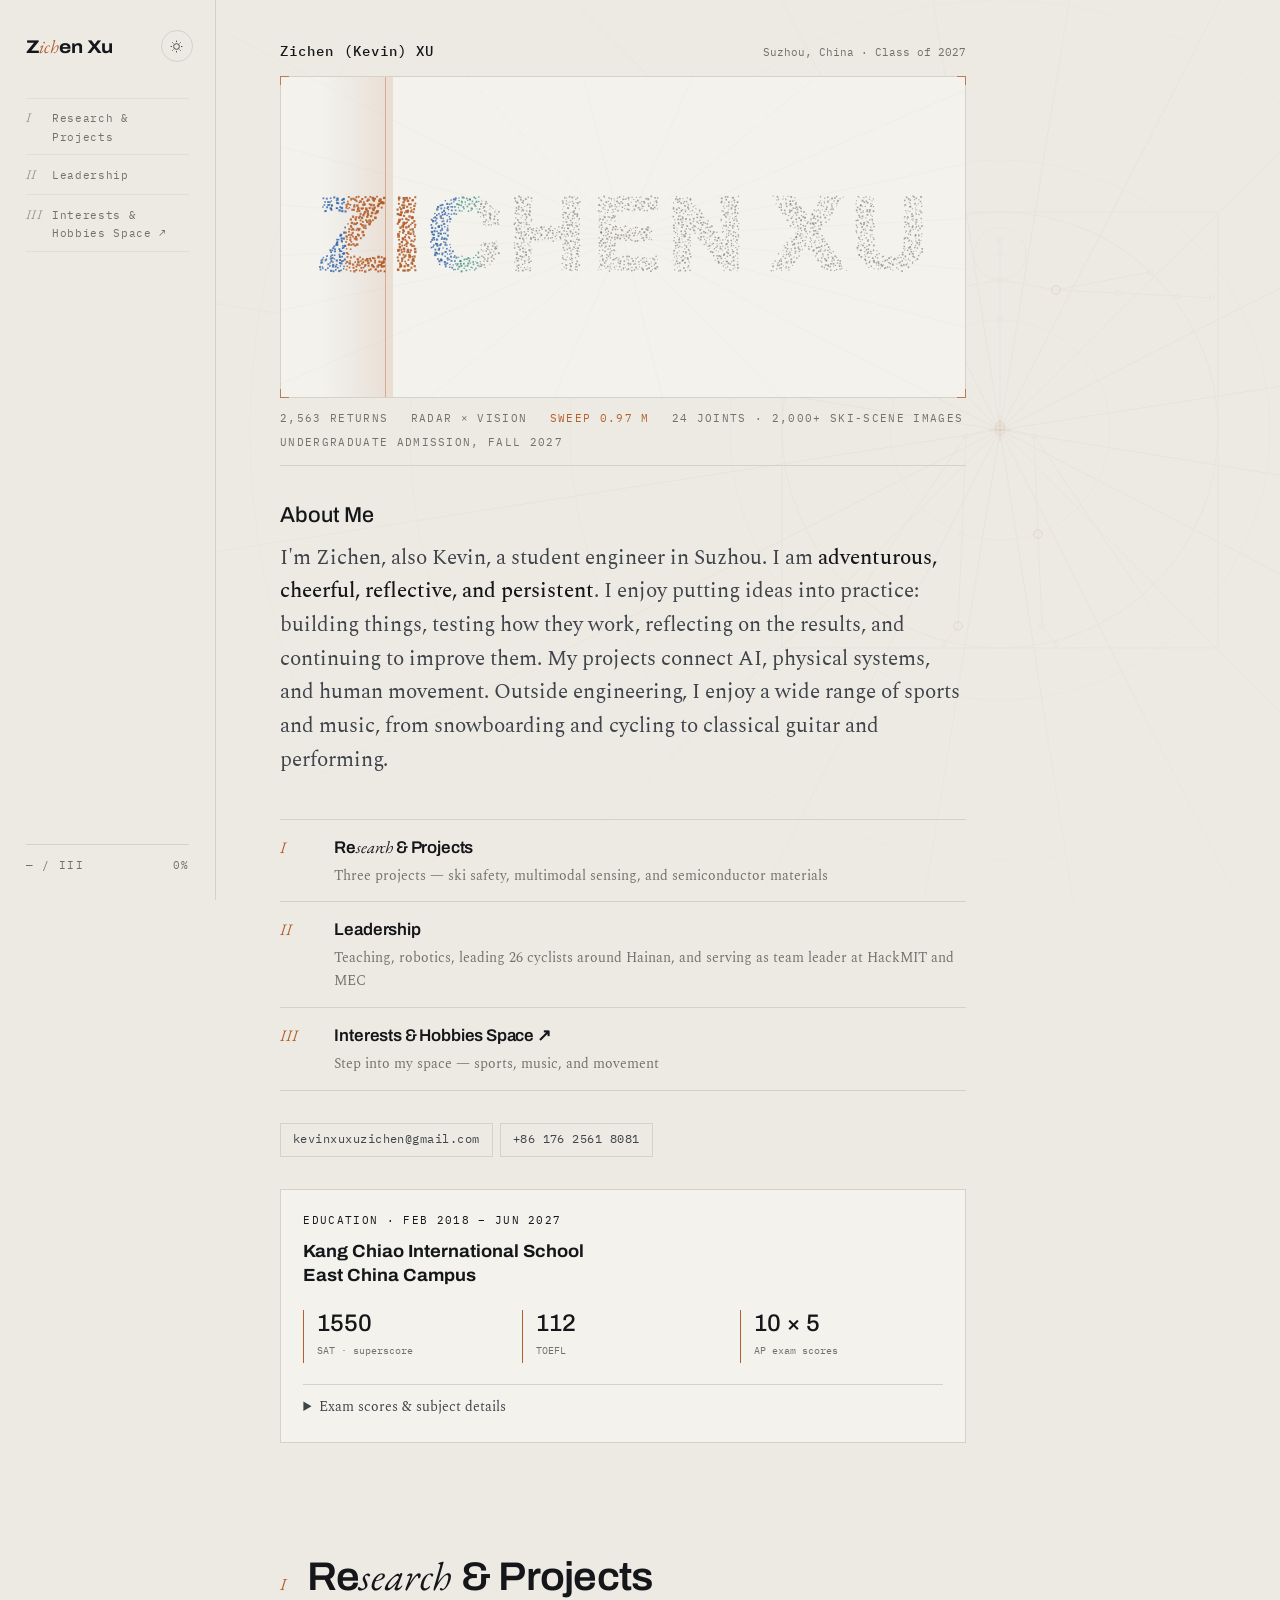
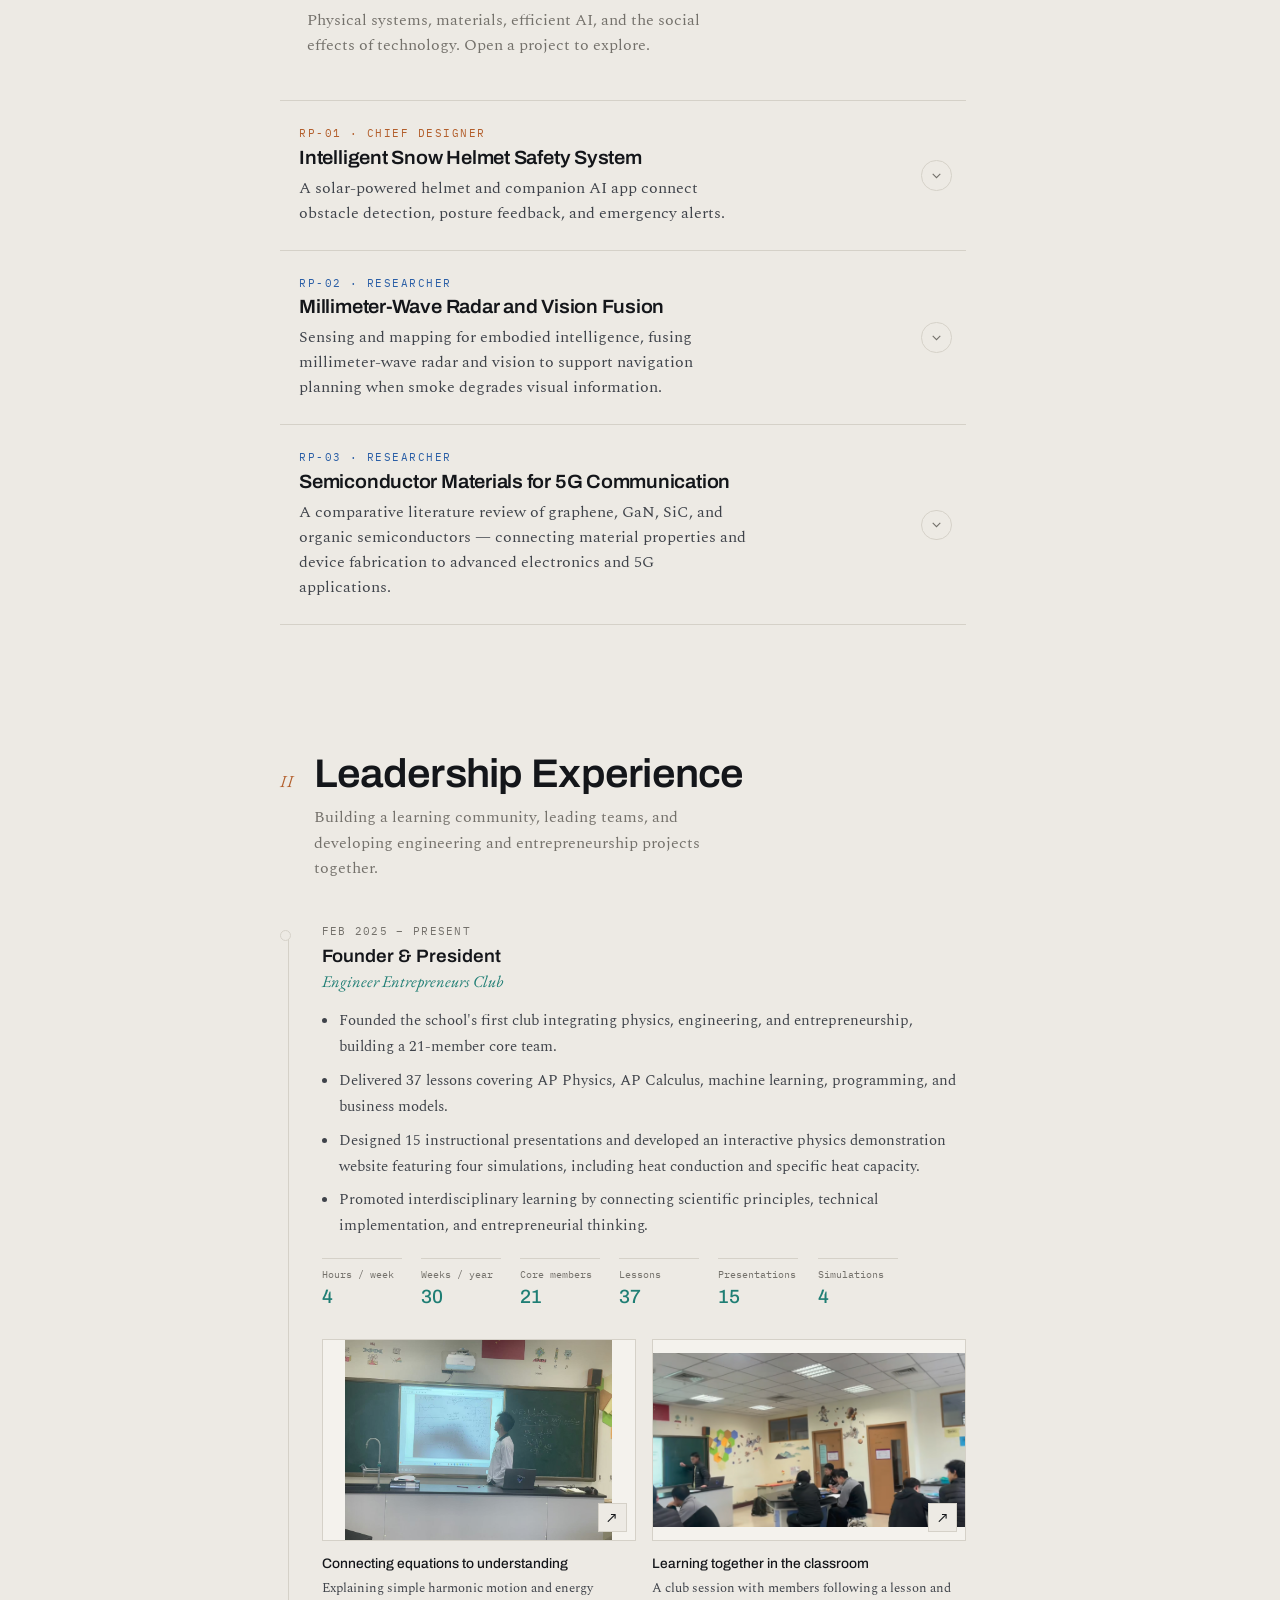
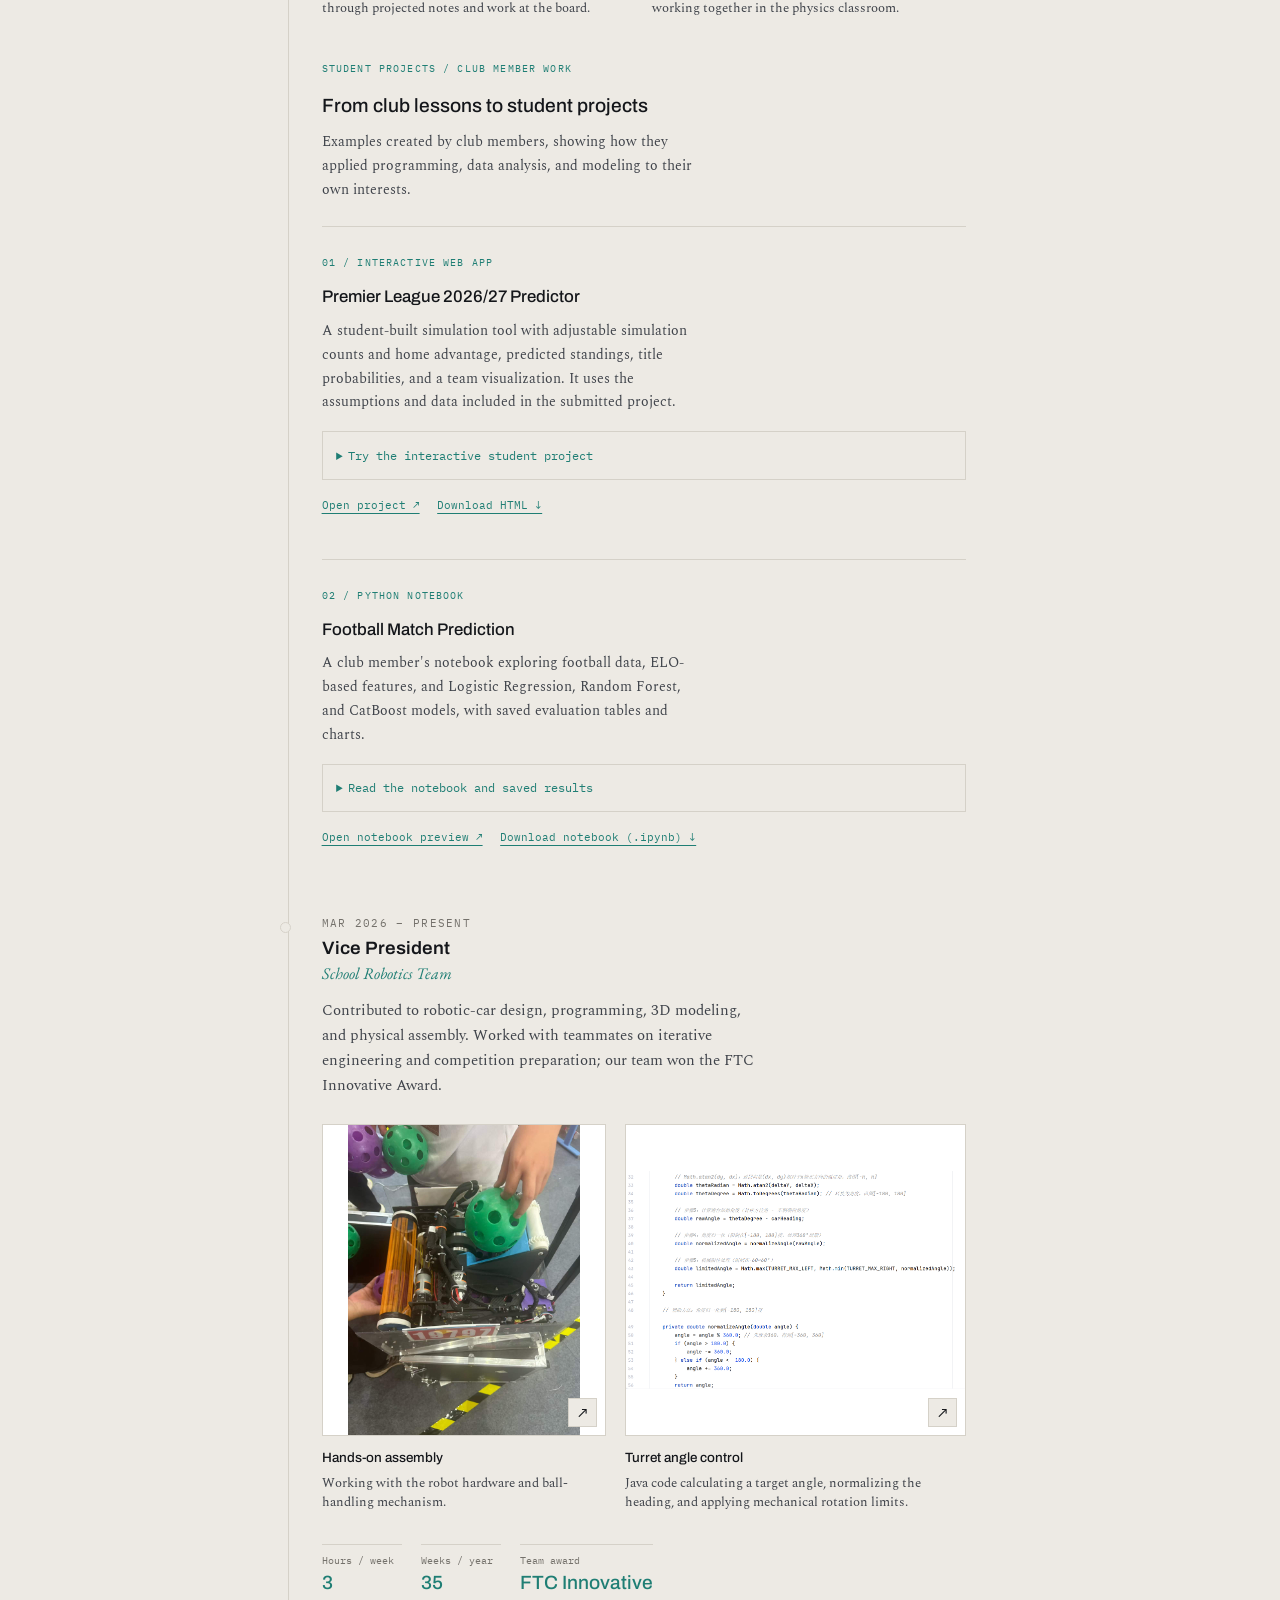
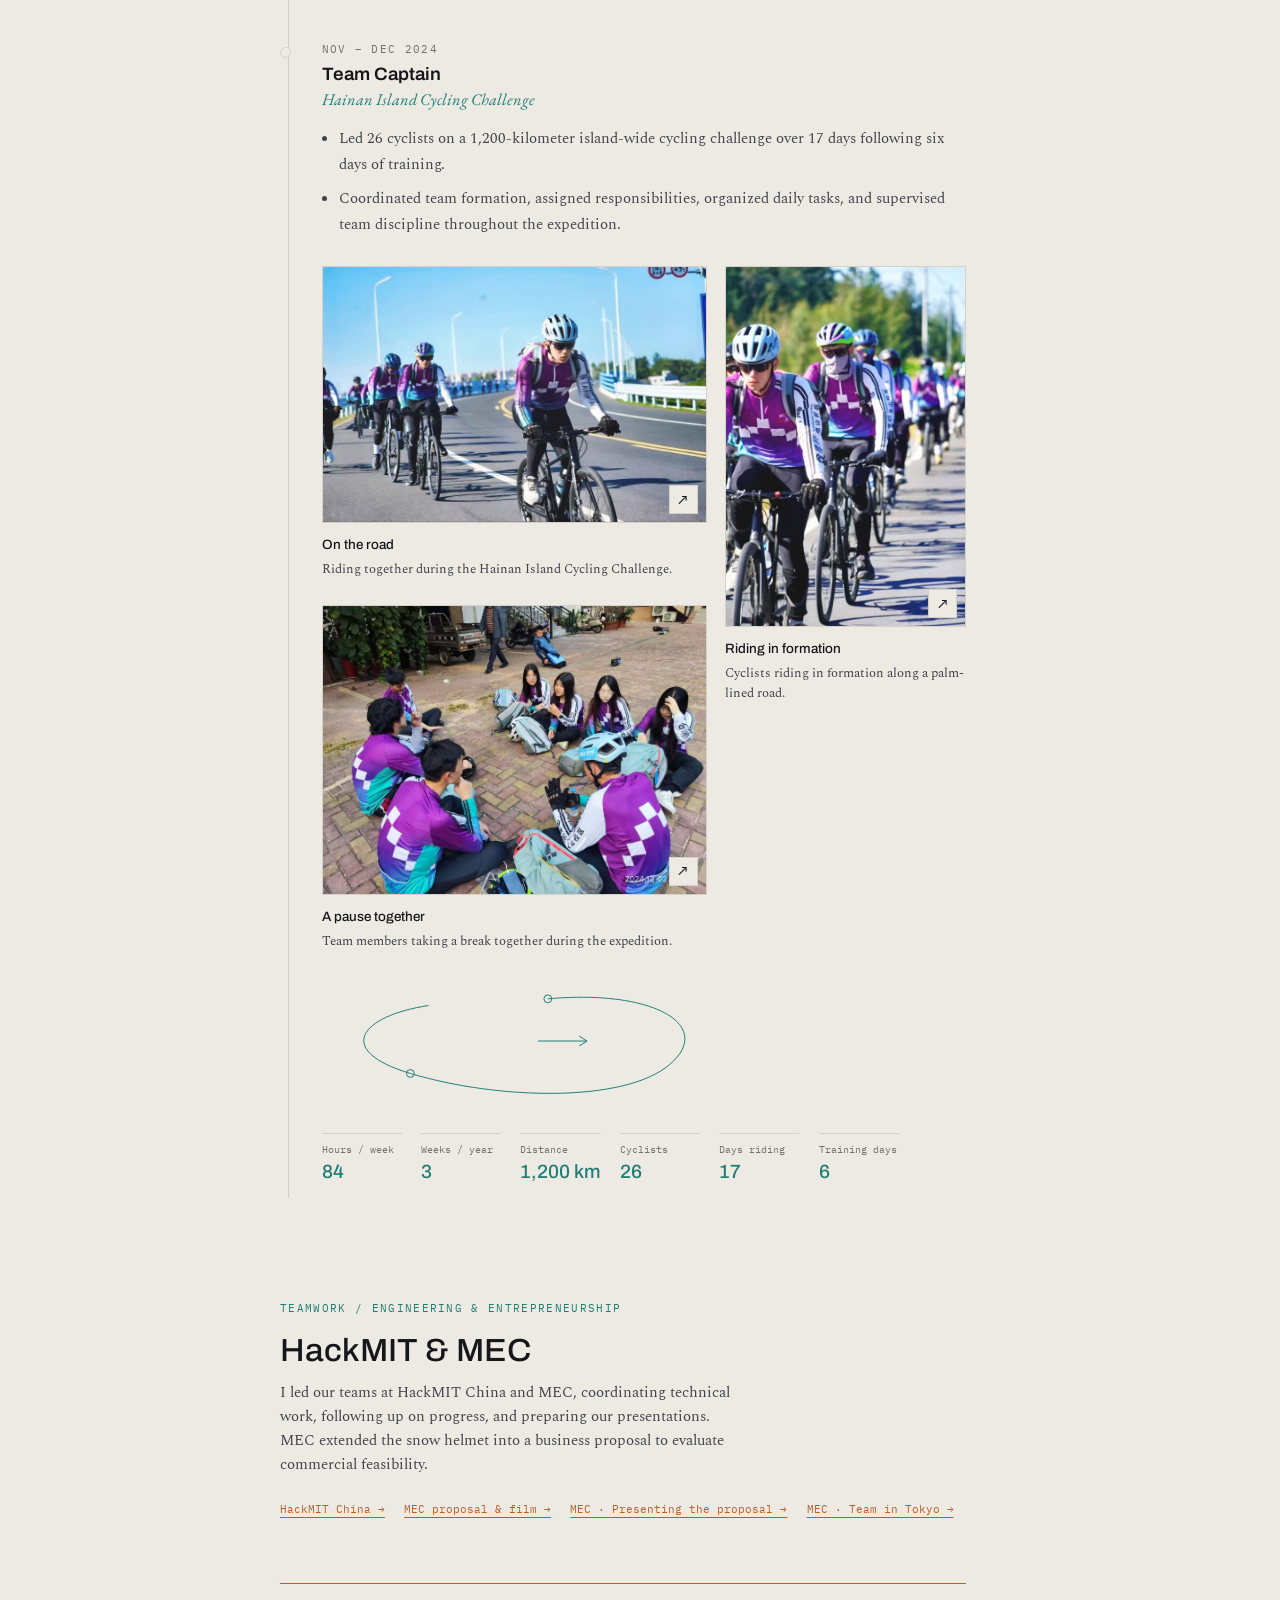
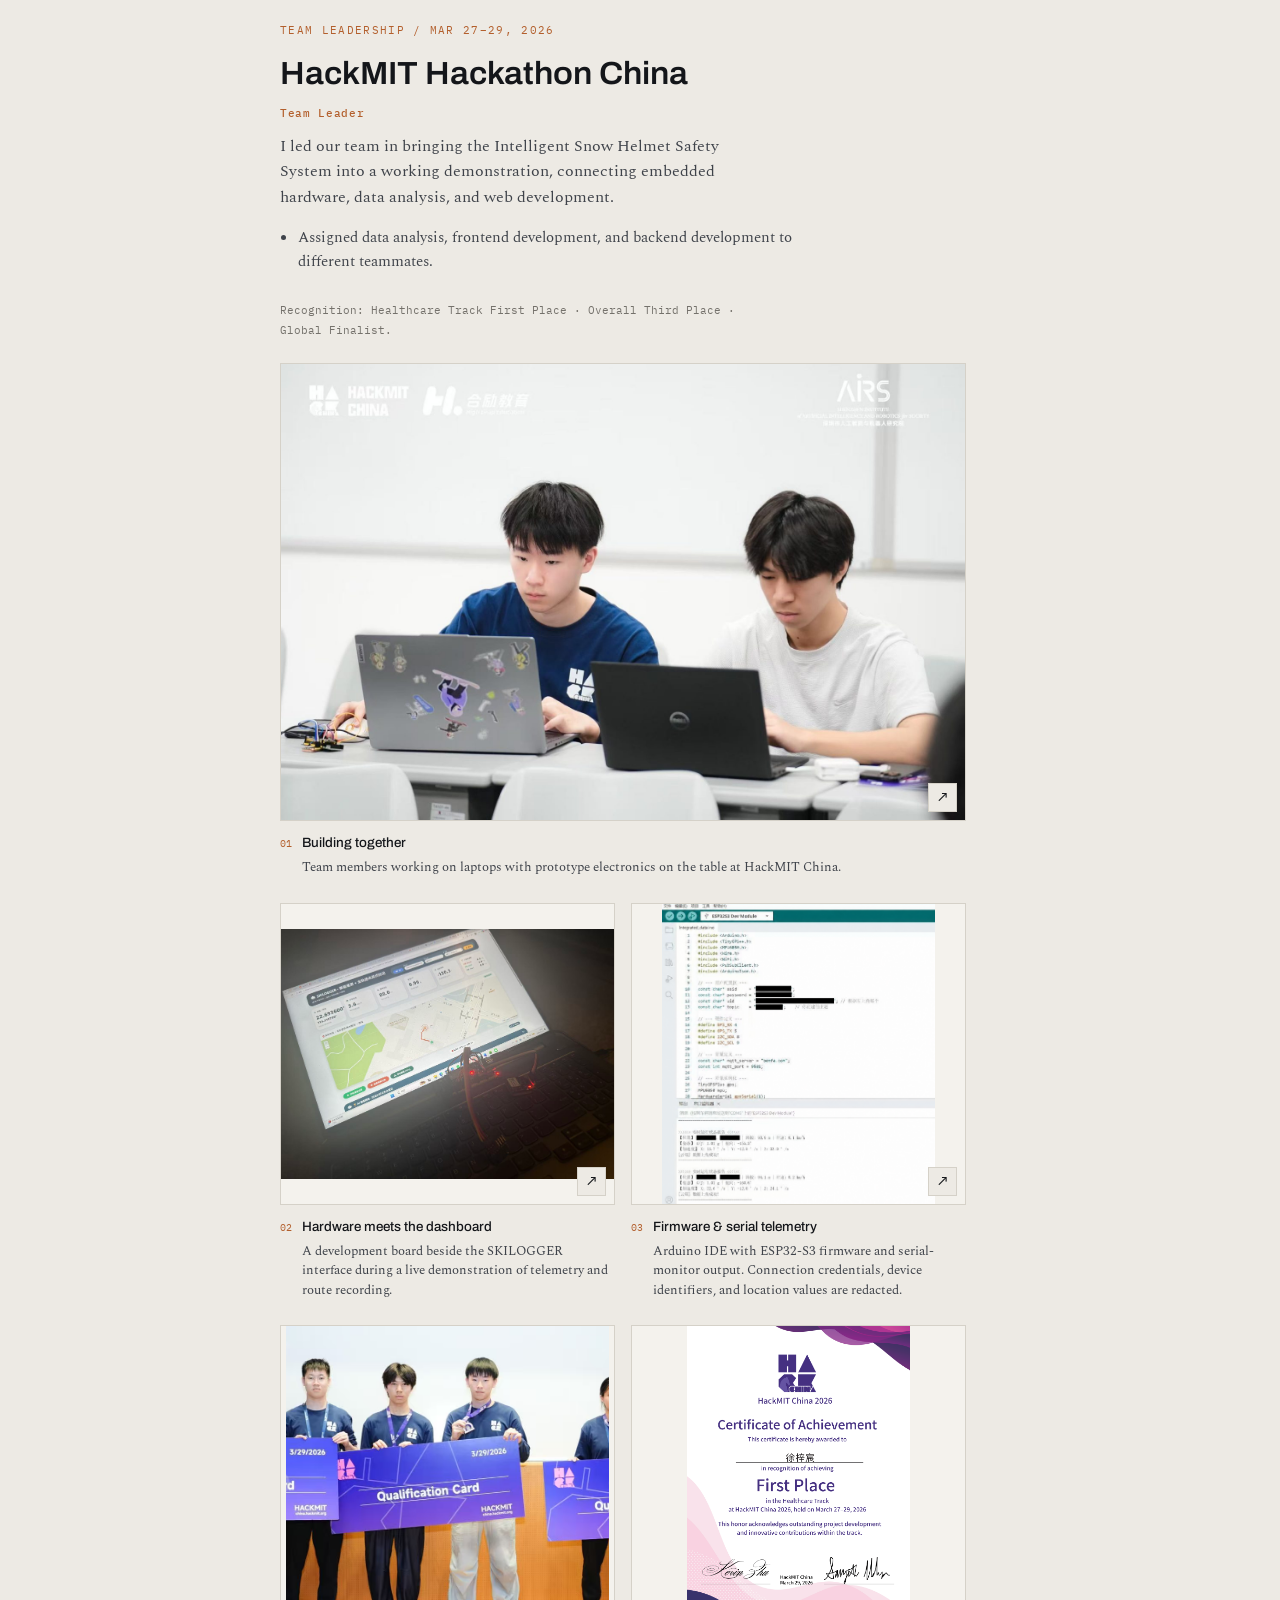
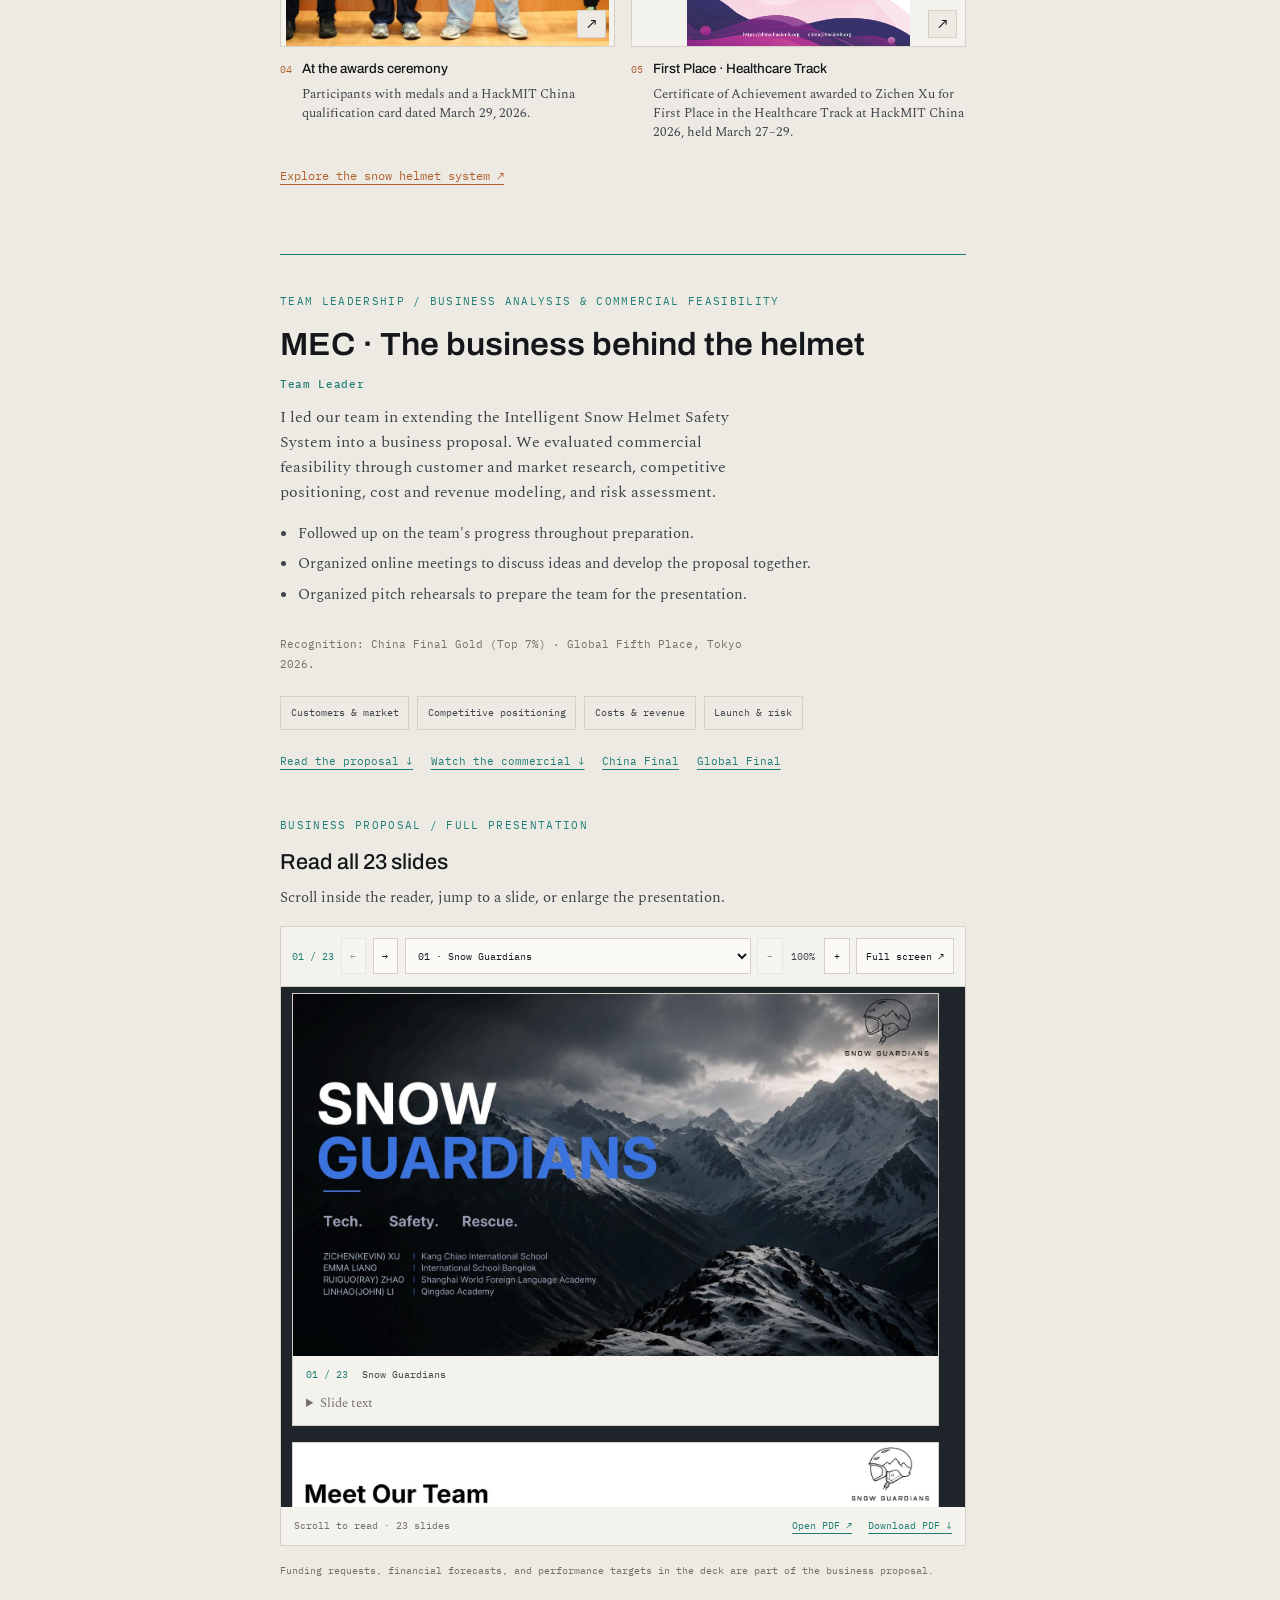
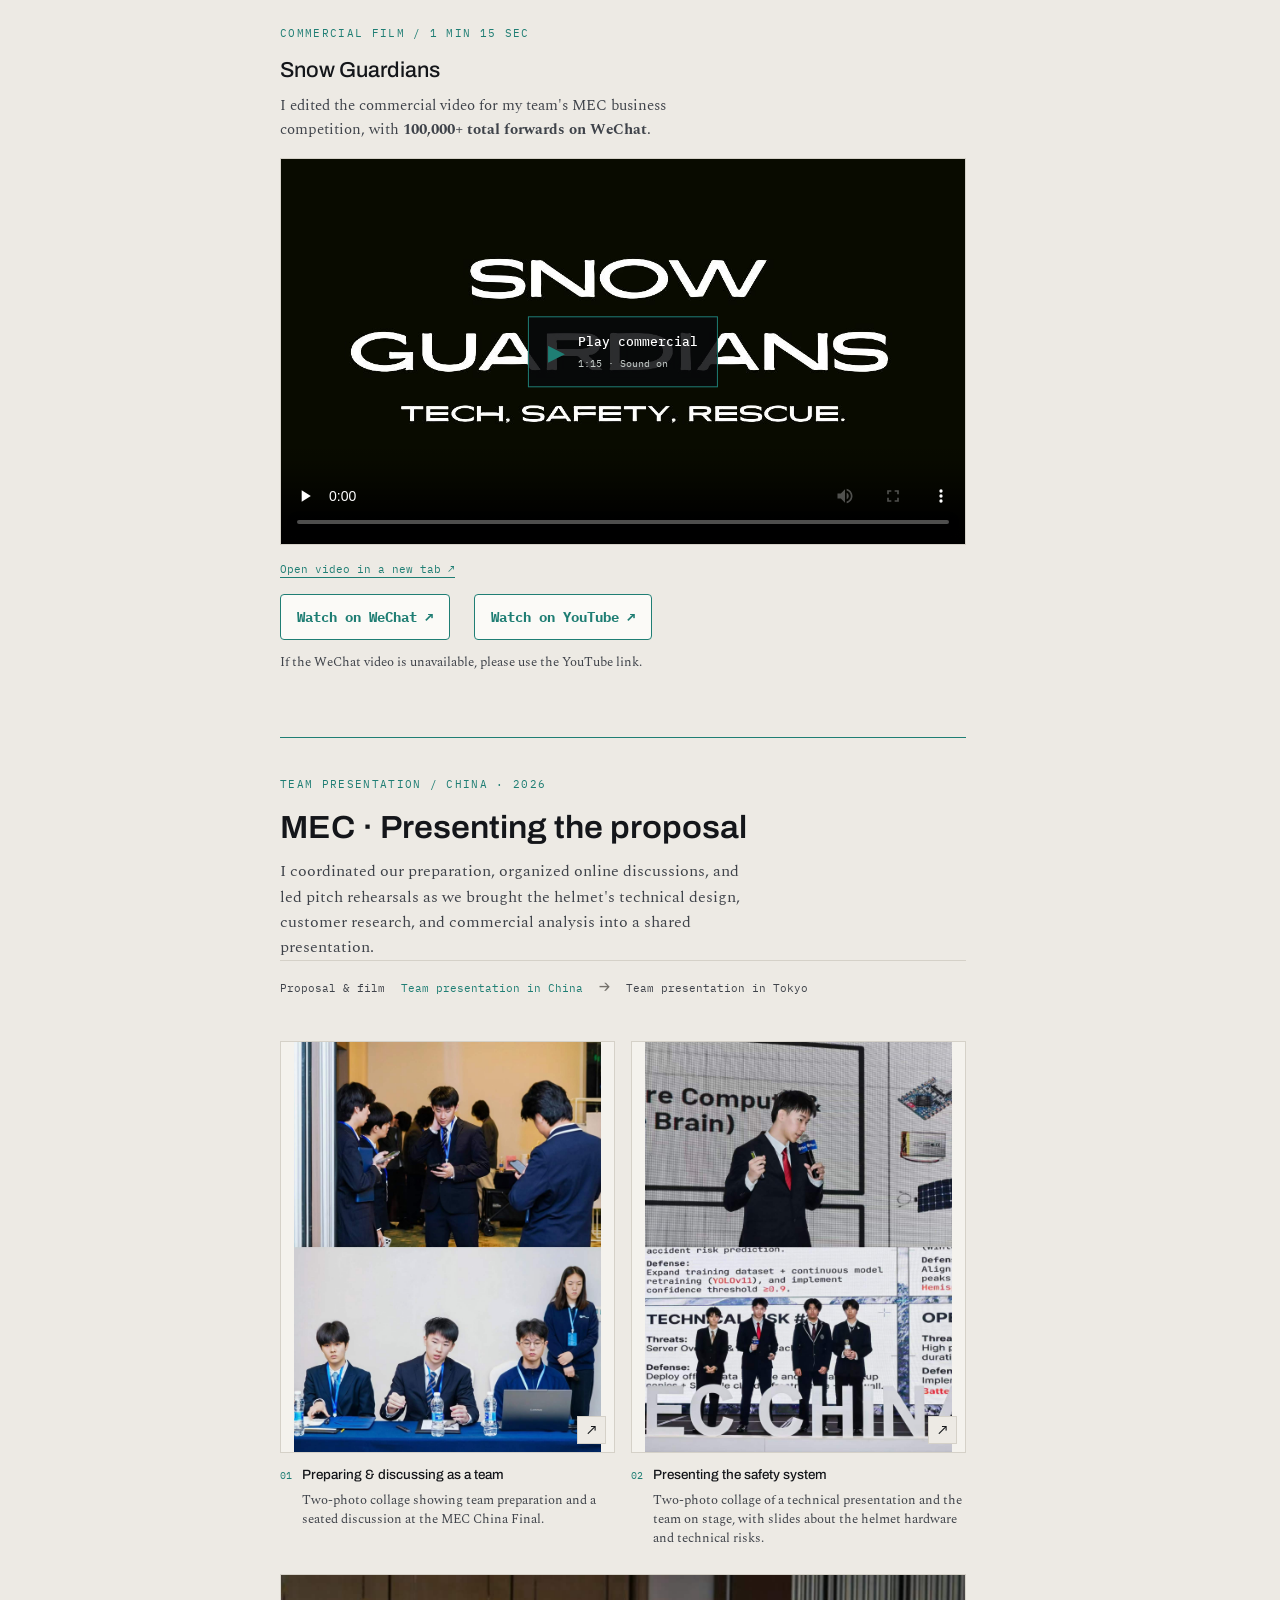
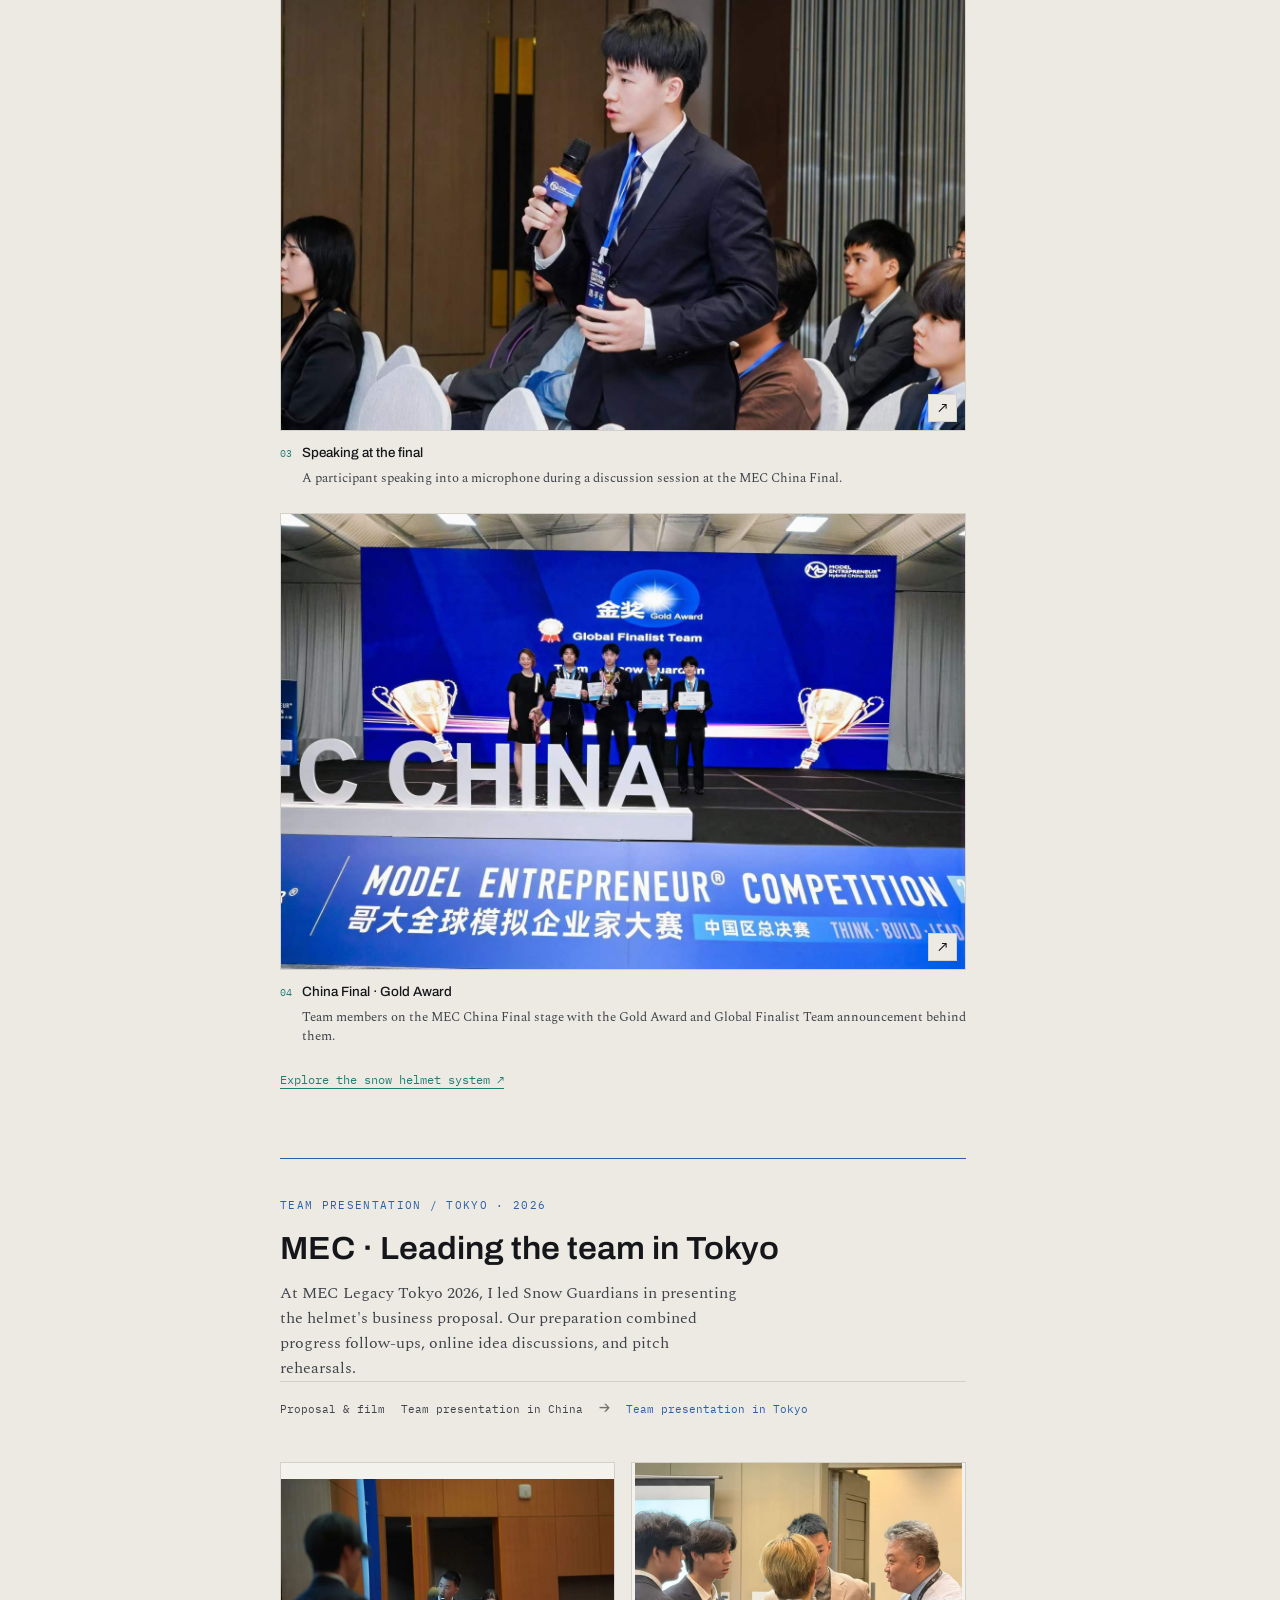
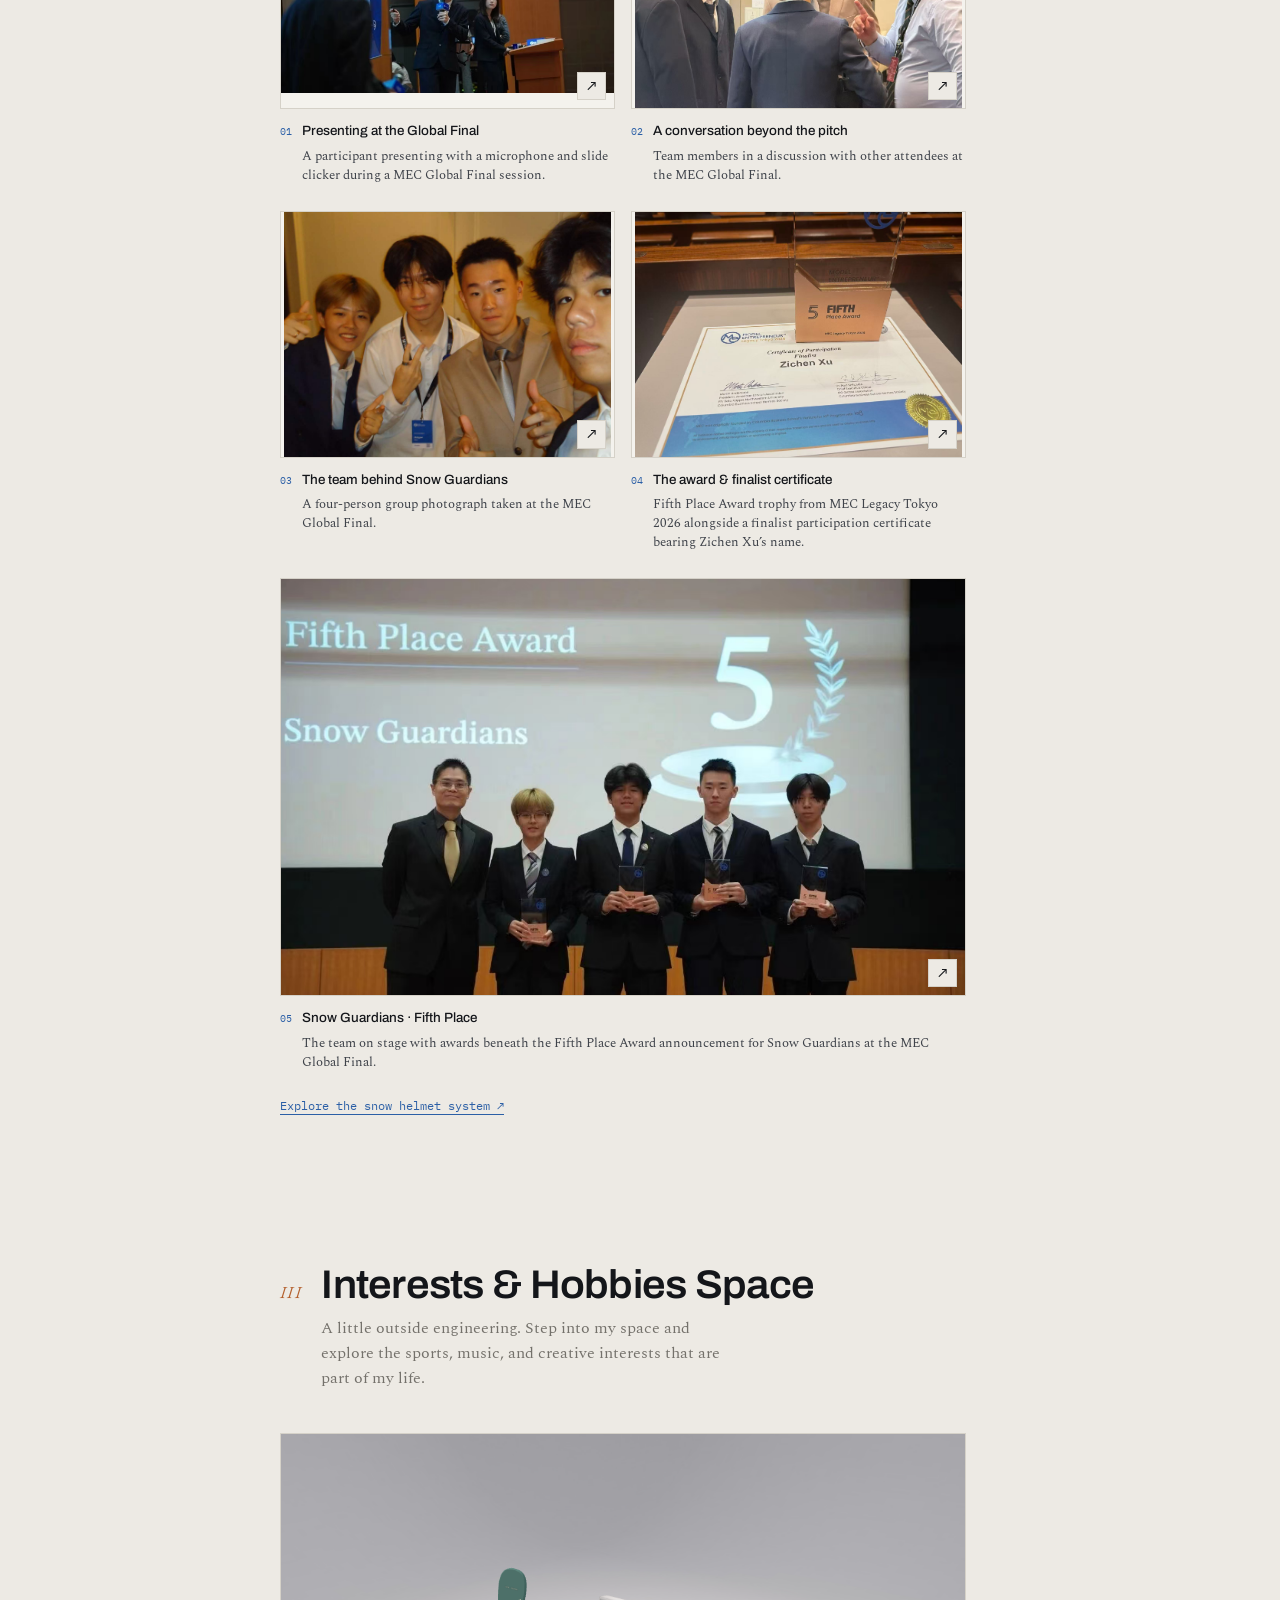
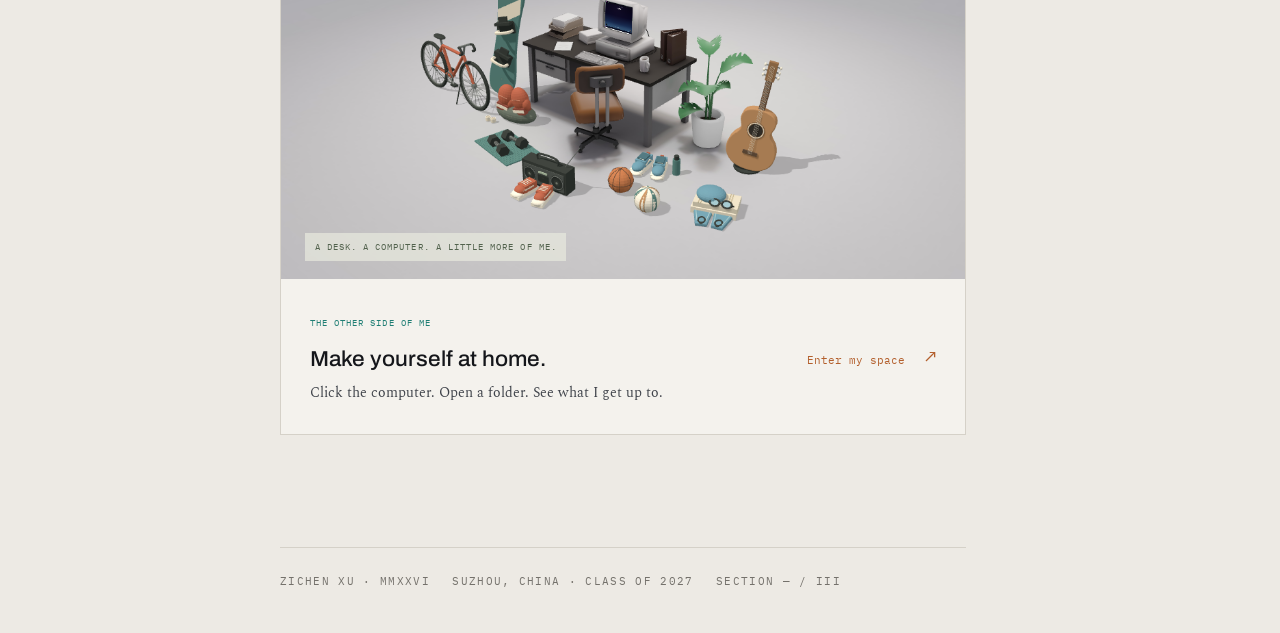
==== commit a26eebd9: "Add files via upload" ====
--- a/index.html
+++ b/index.html
@@ -702,7 +702,7 @@
 <figcaption><span class="photo-number">06</span><div><h4>An SOS beyond the helmet</h4><p>Device alert screenshot containing an SOS message, coordinates, speed, and timestamp.</p></div></figcaption></figure></div><ul><li>Led end-to-end development with ESP32, cloud infrastructure, and real-time data pipelines.</li><li>Trained YOLOv8/YOLOv11 on 2,000+ custom ski-scene images for obstacle detection and real-time voice alerts.</li><li>Built posture analysis using triaxial motion data and Gemini/DeepSeek APIs to identify injury-prone behaviors.</li><li>Developed a companion app analyzing 24 body joints, joint angles, center of gravity, and movement timing.</li><li>Integrated GPS tracking, automated fall detection, emergency alerts, and cloud synchronization.</li><li>Extended the helmet into a business proposal for MEC, evaluating target customers, competitors, costs, revenue models, and commercial feasibility.</li></ul><dl class="facts"><div><dt>Period</dt><dd>Dec 2025 – Present</dd></div><div><dt>Role</dt><dd>Chief designer</dd></div><div><dt>Commitment</dt><dd>8 hrs/wk · 44 wks/yr</dd></div><div><dt>Stack</dt><dd>ESP32 · YOLO · cloud</dd></div></dl><div class="ski-app-extension" id="ski-app-extension"><div class="media-heading"><span class="mono">HELMET EXTENSION / SKI APP</span><h4>From head motion to full-body technique</h4><p>The helmet records head movement, which cannot represent the skier’s whole-body technique. I built a visual system that identifies 24 skier joints and analyzes their relative positions, angles, and timing to assess movement safety and suggest improvements.</p></div>
 <ol class="ski-app-process"><li><span>01 / TRACK</span>Identify 24 joints in skiing video.</li><li><span>02 / ANALYZE</span>Calculate relative positions, joint angles, and turn timing.</li><li><span>03 / ADVISE</span>Use movement patterns to flag potential risks and provide technique feedback.</li></ol>
 <div class="ski-app-demo"><div class="media-heading"><h4>Watch the Ski Analyzer demo</h4></div><div class="film-player"><video id="ski-demo-video" controls playsinline preload="none" poster="assets/ski-app/skier-keypoints.png" aria-label="Ski Analyzer app demonstration"><source src="assets/ski-app/ski-analyzer-demo.mp4" type="video/mp4">Your browser does not support embedded video. Open the demo using the link below.</video><button type="button" class="film-play" id="ski-demo-play" aria-label="Play Ski Analyzer demo"><span class="film-play-symbol" aria-hidden="true">▶</span><span>Play app demo<small>Ski Analyzer · full-body movement analysis</small></span></button></div><p class="film-status" id="ski-demo-status" role="status"></p><div class="source-links"><a class="media-original" href="assets/ski-app/ski-analyzer-demo.mp4" target="_blank" rel="noopener">Open demo video ↗</a><a class="media-original resource-link" href="https://github.com/kevinxuxuzichen-ship-it/ski_analyzer" target="_blank" rel="noopener noreferrer">View Ski Analyzer on GitHub ↗</a></div></div>
-<div class="ski-app-gallery project-gallery" aria-label="Ski App pose estimation and movement analysis"><figure class="helmet-shot ski-app-shot ski-training"><button type="button" class="photo-open" aria-label="Enlarge: Training the pose model"><img data-src="assets/ski-app/training-results.png" width="2461" height="657" alt="Training and validation curves for detection and pose estimation across the training run." loading="lazy" decoding="async"><span class="photo-zoom" aria-hidden="true">↗</span></button><figcaption><span class="photo-number">01</span><div><h4>Training the pose model</h4><p>Training and validation curves for detection and pose estimation across the training run.</p></div></figcaption></figure><figure class="helmet-shot ski-app-shot ski-keypoints"><button type="button" class="photo-open" aria-label="Enlarge: Tracking the skier"><img data-src="assets/ski-app/skier-keypoints.png" width="2208" height="1066" alt="A skier detection with colored keypoints, providing the visual inputs for full-body movement analysis." loading="lazy" decoding="async"><span class="photo-zoom" aria-hidden="true">↗</span></button><figcaption><span class="photo-number">02</span><div><h4>Tracking the skier</h4><p>A skier detection with colored keypoints, providing the visual inputs for full-body movement analysis.</p></div></figcaption></figure><figure class="helmet-shot ski-app-shot "><button type="button" class="photo-open" aria-label="Enlarge: From keypoints to movement signals"><img data-src="assets/ski-app/movement-analysis.png" width="1264" height="882" alt="Raw and smoothed estimates of trunk inclination, knee angle, and horizontal center of mass over the video frames." loading="lazy" decoding="async"><span class="photo-zoom" aria-hidden="true">↗</span></button><figcaption><span class="photo-number">03</span><div><h4>From keypoints to movement signals</h4><p>Raw and smoothed estimates of trunk inclination, knee angle, and horizontal center of mass over the video frames.</p></div></figcaption></figure><figure class="helmet-shot ski-app-shot "><button type="button" class="photo-open" aria-label="Enlarge: Understanding turn timing"><img data-src="assets/ski-app/turn-phases.png" width="1950" height="655" alt="Frame-by-frame turn-phase labels: initiation, apex, completion, and transition, shown against the trunk-tilt curve." loading="lazy" decoding="async"><span class="photo-zoom" aria-hidden="true">↗</span></button><figcaption><span class="photo-number">04</span><div><h4>Understanding turn timing</h4><p>Frame-by-frame turn-phase labels: initiation, apex, completion, and transition, shown against the trunk-tilt curve.</p></div></figcaption></figure></div></div><a class="competition-link" href="#hackmit-story">HackMIT China &middot; Team leadership →</a><a class="competition-link" href="#mec-business-case">MEC · business proposal &amp; commercial film →</a><a class="competition-link" href="#mec-china-story">MEC &middot; Team presentation in China →</a><a class="competition-link" href="#mec-global-story">MEC &middot; Team presentation in Tokyo →</a></div></div></div></article><article class="rec" id="radar-project" data-open="0" style="--c:var(--azimuth)"><button class="rec-btn" type="button" aria-expanded="false" aria-controls="project-2"><div><div class="rec-tag">RP-02 · Researcher</div><h3>Millimeter-Wave Radar and Vision Fusion</h3><p class="rec-sum">Exploring more reliable perception for search and rescue when smoke degrades visual information.</p></div><span class="chev" aria-hidden="true"><svg width="13" height="13" viewBox="0 0 24 24" fill="none" stroke="currentColor" stroke-width="2"><path d="M5 9l7 7 7-7"/></svg></span></button><div class="rec-body" id="project-2" aria-hidden="true" inert><div><div class="rec-inner"><div class="radar-paper-block"><div class="media-heading"><span class="mono">FULL PAPER / 25 PAGES</span><h4>Read the RIME paper</h4><p>RIME: Raw mmWave I/Q Evidence Meets Visual Geometry for Grid-Level Indoor Wall-Structure Mapping</p><p>Scroll through the complete paper, jump to a page, or open a larger view.</p></div><div class="deck-reader paper-reader" id="radar-paper-reader" data-reader-prefix="radar-paper" aria-label="RIME full paper reader"><div class="deck-toolbar"><span id="radar-paper-count" class="deck-count" aria-live="polite">01 / 25</span><button type="button" id="radar-paper-prev" aria-label="Previous page">←</button><button type="button" id="radar-paper-next" aria-label="Next page">→</button><select id="radar-paper-jump" aria-label="Jump to paper page"><option value="1">01 · Title and abstract</option><option value="2">02 · Contents</option><option value="3">03 · Introduction</option><option value="4">04 · Related work</option><option value="5">05 · Related work continued</option><option value="6">06 · System overview</option><option value="7">07 · Pipeline and notation</option><option value="8">08 · Radar processing</option><option value="9">09 · Radar evidence and visual geometry</option><option value="10">10 · Visual geometry processing</option><option value="11">11 · Grid mapping and alignment</option><option value="12">12 · Alignment and fusion</option><option value="13">13 · Mapping rules</option><option value="14">14 · Experimental setup</option><option value="15">15 · Deployment trials</option><option value="16">16 · Evidence fusion results</option><option value="17">17 · False alarm control</option><option value="18">18 · False alarm control continued</option><option value="19">19 · Radar contribution and ablation</option><option value="20">20 · Parameter sensitivity and conclusion</option><option value="21">21 · References</option><option value="22">22 · References continued</option><option value="23">23 · References continued</option><option value="24">24 · References continued</option><option value="25">25 · References continued</option></select><button type="button" id="radar-paper-zoom-out" aria-label="Zoom out">−</button><output id="radar-paper-zoom-label" aria-live="polite">100%</output><button type="button" id="radar-paper-zoom-in" aria-label="Zoom in">+</button><button type="button" id="radar-paper-fullscreen">Full screen ↗</button></div>
+<div class="ski-app-gallery project-gallery" aria-label="Ski App pose estimation and movement analysis"><figure class="helmet-shot ski-app-shot ski-training"><button type="button" class="photo-open" aria-label="Enlarge: Training the pose model"><img data-src="assets/ski-app/training-results.png" width="2461" height="657" alt="Training and validation curves for detection and pose estimation across the training run." loading="lazy" decoding="async"><span class="photo-zoom" aria-hidden="true">↗</span></button><figcaption><span class="photo-number">01</span><div><h4>Training the pose model</h4><p>Training and validation curves for detection and pose estimation across the training run.</p></div></figcaption></figure><figure class="helmet-shot ski-app-shot ski-keypoints"><button type="button" class="photo-open" aria-label="Enlarge: Tracking the skier"><img data-src="assets/ski-app/skier-keypoints.png" width="2208" height="1066" alt="A skier detection with colored keypoints, providing the visual inputs for full-body movement analysis." loading="lazy" decoding="async"><span class="photo-zoom" aria-hidden="true">↗</span></button><figcaption><span class="photo-number">02</span><div><h4>Tracking the skier</h4><p>A skier detection with colored keypoints, providing the visual inputs for full-body movement analysis.</p></div></figcaption></figure><figure class="helmet-shot ski-app-shot "><button type="button" class="photo-open" aria-label="Enlarge: From keypoints to movement signals"><img data-src="assets/ski-app/movement-analysis.png" width="1264" height="882" alt="Raw and smoothed estimates of trunk inclination, knee angle, and horizontal center of mass over the video frames." loading="lazy" decoding="async"><span class="photo-zoom" aria-hidden="true">↗</span></button><figcaption><span class="photo-number">03</span><div><h4>From keypoints to movement signals</h4><p>Raw and smoothed estimates of trunk inclination, knee angle, and horizontal center of mass over the video frames.</p></div></figcaption></figure><figure class="helmet-shot ski-app-shot "><button type="button" class="photo-open" aria-label="Enlarge: Understanding turn timing"><img data-src="assets/ski-app/turn-phases.png" width="1950" height="655" alt="Frame-by-frame turn-phase labels: initiation, apex, completion, and transition, shown against the trunk-tilt curve." loading="lazy" decoding="async"><span class="photo-zoom" aria-hidden="true">↗</span></button><figcaption><span class="photo-number">04</span><div><h4>Understanding turn timing</h4><p>Frame-by-frame turn-phase labels: initiation, apex, completion, and transition, shown against the trunk-tilt curve.</p></div></figcaption></figure></div></div><a class="competition-link" href="#hackmit-story">HackMIT China &middot; Team leadership →</a><a class="competition-link" href="#mec-business-case">MEC · business proposal &amp; commercial film →</a><a class="competition-link" href="#mec-china-story">MEC &middot; Team presentation in China →</a><a class="competition-link" href="#mec-global-story">MEC &middot; Team presentation in Tokyo →</a></div></div></div></article><article class="rec" id="radar-project" data-open="0" style="--c:var(--azimuth)"><button class="rec-btn" type="button" aria-expanded="false" aria-controls="project-2"><div><div class="rec-tag">RP-02 · Researcher</div><h3>Millimeter-Wave Radar and Vision Fusion</h3><p class="rec-sum">Sensing and mapping for embodied intelligence, fusing millimeter-wave radar and vision to support navigation planning when smoke degrades visual information.</p></div><span class="chev" aria-hidden="true"><svg width="13" height="13" viewBox="0 0 24 24" fill="none" stroke="currentColor" stroke-width="2"><path d="M5 9l7 7 7-7"/></svg></span></button><div class="rec-body" id="project-2" aria-hidden="true" inert><div><div class="rec-inner"><div class="radar-paper-block"><div class="media-heading"><span class="mono">FULL PAPER / 25 PAGES</span><h4>Read the RIME paper</h4><p>RIME: Raw mmWave I/Q Evidence Meets Visual Geometry for Grid-Level Indoor Wall-Structure Mapping</p><p>Scroll through the complete paper, jump to a page, or open a larger view.</p></div><div class="deck-reader paper-reader" id="radar-paper-reader" data-reader-prefix="radar-paper" aria-label="RIME full paper reader"><div class="deck-toolbar"><span id="radar-paper-count" class="deck-count" aria-live="polite">01 / 25</span><button type="button" id="radar-paper-prev" aria-label="Previous page">←</button><button type="button" id="radar-paper-next" aria-label="Next page">→</button><select id="radar-paper-jump" aria-label="Jump to paper page"><option value="1">01 · Title and abstract</option><option value="2">02 · Contents</option><option value="3">03 · Introduction</option><option value="4">04 · Related work</option><option value="5">05 · Related work continued</option><option value="6">06 · System overview</option><option value="7">07 · Pipeline and notation</option><option value="8">08 · Radar processing</option><option value="9">09 · Radar evidence and visual geometry</option><option value="10">10 · Visual geometry processing</option><option value="11">11 · Grid mapping and alignment</option><option value="12">12 · Alignment and fusion</option><option value="13">13 · Mapping rules</option><option value="14">14 · Experimental setup</option><option value="15">15 · Deployment trials</option><option value="16">16 · Evidence fusion results</option><option value="17">17 · False alarm control</option><option value="18">18 · False alarm control continued</option><option value="19">19 · Radar contribution and ablation</option><option value="20">20 · Parameter sensitivity and conclusion</option><option value="21">21 · References</option><option value="22">22 · References continued</option><option value="23">23 · References continued</option><option value="24">24 · References continued</option><option value="25">25 · References continued</option></select><button type="button" id="radar-paper-zoom-out" aria-label="Zoom out">−</button><output id="radar-paper-zoom-label" aria-live="polite">100%</output><button type="button" id="radar-paper-zoom-in" aria-label="Zoom in">+</button><button type="button" id="radar-paper-fullscreen">Full screen ↗</button></div>
 <div class="deck-scroll" id="radar-paper-scroll" role="region" tabindex="0" aria-label="Scroll to read all 16 paper pages. Page Up and Page Down move between pages."><div class="deck-pages"><figure class="deck-slide paper-page" data-slide="1" aria-label="Paper page 1 of 25: Title and abstract"><img data-src="assets/radar/paper-pages/page-01.jpg" width="2010" height="2600" alt="RIME paper page 1 — Title and abstract" loading="lazy" decoding="async"><figcaption><span>01 / 25</span> Title and abstract</figcaption></figure><figure class="deck-slide paper-page" data-slide="2" aria-label="Paper page 2 of 25: Contents"><img data-src="assets/radar/paper-pages/page-02.jpg" width="2010" height="2600" alt="RIME paper page 2 — Contents" loading="lazy" decoding="async"><figcaption><span>02 / 25</span> Contents</figcaption></figure><figure class="deck-slide paper-page" data-slide="3" aria-label="Paper page 3 of 25: Introduction"><img data-src="assets/radar/paper-pages/page-03.jpg" width="2010" height="2600" alt="RIME paper page 3 — Introduction" loading="lazy" decoding="async"><figcaption><span>03 / 25</span> Introduction</figcaption></figure><figure class="deck-slide paper-page" data-slide="4" aria-label="Paper page 4 of 25: Related work"><img data-src="assets/radar/paper-pages/page-04.jpg" width="2010" height="2600" alt="RIME paper page 4 — Related work" loading="lazy" decoding="async"><figcaption><span>04 / 25</span> Related work</figcaption></figure><figure class="deck-slide paper-page" data-slide="5" aria-label="Paper page 5 of 25: Related work continued"><img data-src="assets/radar/paper-pages/page-05.jpg" width="2010" height="2600" alt="RIME paper page 5 — Related work continued" loading="lazy" decoding="async"><figcaption><span>05 / 25</span> Related work continued</figcaption></figure><figure class="deck-slide paper-page" data-slide="6" aria-label="Paper page 6 of 25: System overview"><img data-src="assets/radar/paper-pages/page-06.jpg" width="2010" height="2600" alt="RIME paper page 6 — System overview" loading="lazy" decoding="async"><figcaption><span>06 / 25</span> System overview</figcaption></figure><figure class="deck-slide paper-page" data-slide="7" aria-label="Paper page 7 of 25: Pipeline and notation"><img data-src="assets/radar/paper-pages/page-07.jpg" width="2010" height="2600" alt="RIME paper page 7 — Pipeline and notation" loading="lazy" decoding="async"><figcaption><span>07 / 25</span> Pipeline and notation</figcaption></figure><figure class="deck-slide paper-page" data-slide="8" aria-label="Paper page 8 of 25: Radar processing"><img data-src="assets/radar/paper-pages/page-08.jpg" width="2010" height="2600" alt="RIME paper page 8 — Radar processing" loading="lazy" decoding="async"><figcaption><span>08 / 25</span> Radar processing</figcaption></figure><figure class="deck-slide paper-page" data-slide="9" aria-label="Paper page 9 of 25: Radar evidence and visual geometry"><img data-src="assets/radar/paper-pages/page-09.jpg" width="2010" height="2600" alt="RIME paper page 9 — Radar evidence and visual geometry" loading="lazy" decoding="async"><figcaption><span>09 / 25</span> Radar evidence and visual geometry</figcaption></figure><figure class="deck-slide paper-page" data-slide="10" aria-label="Paper page 10 of 25: Visual geometry processing"><img data-src="assets/radar/paper-pages/page-10.jpg" width="2010" height="2600" alt="RIME paper page 10 — Visual geometry processing" loading="lazy" decoding="async"><figcaption><span>10 / 25</span> Visual geometry processing</figcaption></figure><figure class="deck-slide paper-page" data-slide="11" aria-label="Paper page 11 of 25: Grid mapping and alignment"><img data-src="assets/radar/paper-pages/page-11.jpg" width="2010" height="2600" alt="RIME paper page 11 — Grid mapping and alignment" loading="lazy" decoding="async"><figcaption><span>11 / 25</span> Grid mapping and alignment</figcaption></figure><figure class="deck-slide paper-page" data-slide="12" aria-label="Paper page 12 of 25: Alignment and fusion"><img data-src="assets/radar/paper-pages/page-12.jpg" width="2010" height="2600" alt="RIME paper page 12 — Alignment and fusion" loading="lazy" decoding="async"><figcaption><span>12 / 25</span> Alignment and fusion</figcaption></figure><figure class="deck-slide paper-page" data-slide="13" aria-label="Paper page 13 of 25: Mapping rules"><img data-src="assets/radar/paper-pages/page-13.jpg" width="2010" height="2600" alt="RIME paper page 13 — Mapping rules" loading="lazy" decoding="async"><figcaption><span>13 / 25</span> Mapping rules</figcaption></figure><figure class="deck-slide paper-page" data-slide="14" aria-label="Paper page 14 of 25: Experimental setup"><img data-src="assets/radar/paper-pages/page-14.jpg" width="2010" height="2600" alt="RIME paper page 14 — Experimental setup" loading="lazy" decoding="async"><figcaption><span>14 / 25</span> Experimental setup</figcaption></figure><figure class="deck-slide paper-page" data-slide="15" aria-label="Paper page 15 of 25: Deployment trials"><img data-src="assets/radar/paper-pages/page-15.jpg" width="2010" height="2600" alt="RIME paper page 15 — Deployment trials" loading="lazy" decoding="async"><figcaption><span>15 / 25</span> Deployment trials</figcaption></figure><figure class="deck-slide paper-page" data-slide="16" aria-label="Paper page 16 of 25: Evidence fusion results"><img data-src="assets/radar/paper-pages/page-16.jpg" width="2010" height="2600" alt="RIME paper page 16 — Evidence fusion results" loading="lazy" decoding="async"><figcaption><span>16 / 25</span> Evidence fusion results</figcaption></figure><figure class="deck-slide paper-page" data-slide="17" aria-label="Paper page 17 of 25: False alarm control"><img data-src="assets/radar/paper-pages/page-17.jpg" width="2010" height="2600" alt="RIME paper page 17 — False alarm control" loading="lazy" decoding="async"><figcaption><span>17 / 25</span> False alarm control</figcaption></figure><figure class="deck-slide paper-page" data-slide="18" aria-label="Paper page 18 of 25: False alarm control continued"><img data-src="assets/radar/paper-pages/page-18.jpg" width="2010" height="2600" alt="RIME paper page 18 — False alarm control continued" loading="lazy" decoding="async"><figcaption><span>18 / 25</span> False alarm control continued</figcaption></figure><figure class="deck-slide paper-page" data-slide="19" aria-label="Paper page 19 of 25: Radar contribution and ablation"><img data-src="assets/radar/paper-pages/page-19.jpg" width="2010" height="2600" alt="RIME paper page 19 — Radar contribution and ablation" loading="lazy" decoding="async"><figcaption><span>19 / 25</span> Radar contribution and ablation</figcaption></figure><figure class="deck-slide paper-page" data-slide="20" aria-label="Paper page 20 of 25: Parameter sensitivity and conclusion"><img data-src="assets/radar/paper-pages/page-20.jpg" width="2010" height="2600" alt="RIME paper page 20 — Parameter sensitivity and conclusion" loading="lazy" decoding="async"><figcaption><span>20 / 25</span> Parameter sensitivity and conclusion</figcaption></figure><figure class="deck-slide paper-page" data-slide="21" aria-label="Paper page 21 of 25: References"><img data-src="assets/radar/paper-pages/page-21.jpg" width="2010" height="2600" alt="RIME paper page 21 — References" loading="lazy" decoding="async"><figcaption><span>21 / 25</span> References</figcaption></figure><figure class="deck-slide paper-page" data-slide="22" aria-label="Paper page 22 of 25: References continued"><img data-src="assets/radar/paper-pages/page-22.jpg" width="2010" height="2600" alt="RIME paper page 22 — References continued" loading="lazy" decoding="async"><figcaption><span>22 / 25</span> References continued</figcaption></figure><figure class="deck-slide paper-page" data-slide="23" aria-label="Paper page 23 of 25: References continued"><img data-src="assets/radar/paper-pages/page-23.jpg" width="2010" height="2600" alt="RIME paper page 23 — References continued" loading="lazy" decoding="async"><figcaption><span>23 / 25</span> References continued</figcaption></figure><figure class="deck-slide paper-page" data-slide="24" aria-label="Paper page 24 of 25: References continued"><img data-src="assets/radar/paper-pages/page-24.jpg" width="2010" height="2600" alt="RIME paper page 24 — References continued" loading="lazy" decoding="async"><figcaption><span>24 / 25</span> References continued</figcaption></figure><figure class="deck-slide paper-page" data-slide="25" aria-label="Paper page 25 of 25: References continued"><img data-src="assets/radar/paper-pages/page-25.jpg" width="2010" height="2600" alt="RIME paper page 25 — References continued" loading="lazy" decoding="async"><figcaption><span>25 / 25</span> References continued</figcaption></figure></div></div><div class="deck-footer"><span>Scroll to read · 25 pages</span><a href="assets/radar/rime-paper.pdf" target="_blank" rel="noopener">Open PDF ↗</a><a href="assets/radar/rime-paper.pdf" download>Download PDF ↓</a></div></div></div><ul><li>Investigated radar–vision fusion for smoke-obscured search-and-rescue scenarios.</li><li>Explored ways to improve sensing reliability while preserving geometric detail.</li><li>Studied multimodal perception approaches with potential applications in emergency response.</li></ul><dl class="facts"><div><dt>Period</dt><dd>Apr – Oct 2026</dd></div><div><dt>Role</dt><dd>Researcher</dd></div><div><dt>Commitment</dt><dd>5 hrs/wk · 26 wks/yr</dd></div></dl></div></div></div></article><article class="rec" id="semiconductor-project" data-open="0" style="--c:var(--azimuth)"><button class="rec-btn" type="button" aria-expanded="false" aria-controls="project-4"><div><div class="rec-tag">RP-03 · Researcher</div><h3>Semiconductor Materials for 5G Communication</h3><p class="rec-sum">A comparative literature review of graphene, GaN, SiC, and organic semiconductors — connecting material properties and device fabrication to advanced electronics and 5G applications.</p></div><span class="chev" aria-hidden="true"><svg width="13" height="13" viewBox="0 0 24 24" fill="none" stroke="currentColor" stroke-width="2"><path d="M5 9l7 7 7-7"/></svg></span></button><div class="rec-body" id="project-4" aria-hidden="true" inert><div><div class="rec-inner"><div class="paper-overview"><div class="mono">Research focus</div><p class="paper-title"><cite>Beyond Silicon: Exploring Graphene, GaN, SiC and Organic Semiconductors for Advanced Electronics and 5G Communication</cite></p><div class="paper-overview-grid"><ul><li>Compared four alternatives to silicon through carrier mobility, bandgap, breakdown field, thermal behavior, flexibility, and manufacturing requirements.</li><li>Examined graphene-based transistors, frequency multiplication, and transparent electrodes, alongside the challenge of its zero bandgap.</li><li>Reviewed polarization-induced two-dimensional electron gases in AlGaN/GaN HEMTs and SiC device structures for high-voltage, thermally demanding applications.</li><li>Explored strain-dependent mobility in organic semiconductors and fabrication approaches including inkjet printing, surface patterning, thermal evaporation, and solution coating.</li><li>Connected these material and device choices to tunable graphene antennas, GaN power amplifiers, and compact or flexible communication hardware.</li><li>Identified future directions in organic semiconductor stability, oxidation resistance, and carrier transport.</li></ul><dl class="facts"><div><dt>Period</dt><dd>Jul 2025</dd></div><div><dt>Role</dt><dd>Researcher</dd></div><div><dt>Method</dt><dd>Literature review</dd></div><div><dt>Sources</dt><dd>28 cited references</dd></div><div><dt>Paper</dt><dd>4,200 words</dd></div><div><dt>Status</dt><dd>Accepted · IFMPT 2026</dd></div></dl></div></div><div class="semiconductor-acceptance-gallery project-gallery" aria-label="IFMPT 2026 acceptance letter"><figure class="helmet-shot semiconductor-acceptance"><button type="button" class="photo-open" aria-label="Enlarge IFMPT 2026 acceptance letter"><img data-src="assets/semiconductor/acceptance-letter.png" width="841" height="1195" alt="IFMPT 2026 acceptance letter for Zichen Xu, manuscript IFMPT-6343, Beyond Silicon: Exploring Graphene, GaN, SiC and Organic Semiconductors for Advanced Electronics and 5G Communication." loading="lazy" decoding="async"><span class="photo-zoom" aria-hidden="true">↗</span></button><figcaption><div><h4>Accepted · IFMPT 2026</h4><p>Acceptance letter · Manuscript IFMPT-6343</p></div></figcaption></figure></div>
 <div class="semiconductor-paper-block"><div class="media-heading"><span class="mono">FULL PAPER / 16 PAGES</span><h4>Read Beyond Silicon</h4><p>Scroll through the complete paper, jump to a page, or open a larger view.</p></div>
 <div class="deck-reader paper-reader" id="semiconductor-paper-reader" data-reader-prefix="semiconductor-paper" aria-label="Beyond Silicon full paper reader"><div class="deck-toolbar"><span id="semiconductor-paper-count" class="deck-count" aria-live="polite">01 / 16</span><button type="button" id="semiconductor-paper-prev" aria-label="Previous page">←</button><button type="button" id="semiconductor-paper-next" aria-label="Next page">→</button><select id="semiconductor-paper-jump" aria-label="Jump to paper page"><option value="1">01 · Abstract and introduction</option><option value="2">02 · Silicon limitations</option><option value="3">03 · Graphene characteristics</option><option value="4">04 · Graphene applications</option><option value="5">05 · Graphene electrodes and GaN</option><option value="6">06 · GaN polarization and SiC</option><option value="7">07 · SiC and organic semiconductors</option><option value="8">08 · Organic semiconductor structures</option><option value="9">09 · Strain and carrier mobility</option><option value="10">10 · Photolithography and inkjet printing</option><option value="11">11 · Surface patterning and deposition</option><option value="12">12 · Coating and 5G communication</option><option value="13">13 · Graphene antennas</option><option value="14">14 · GaN power amplifiers and conclusion</option><option value="15">15 · References</option><option value="16">16 · References continued</option></select><button type="button" id="semiconductor-paper-zoom-out" aria-label="Zoom out">−</button><output id="semiconductor-paper-zoom-label" aria-live="polite">100%</output><button type="button" id="semiconductor-paper-zoom-in" aria-label="Zoom in">+</button><button type="button" id="semiconductor-paper-fullscreen">Full screen ↗</button></div>
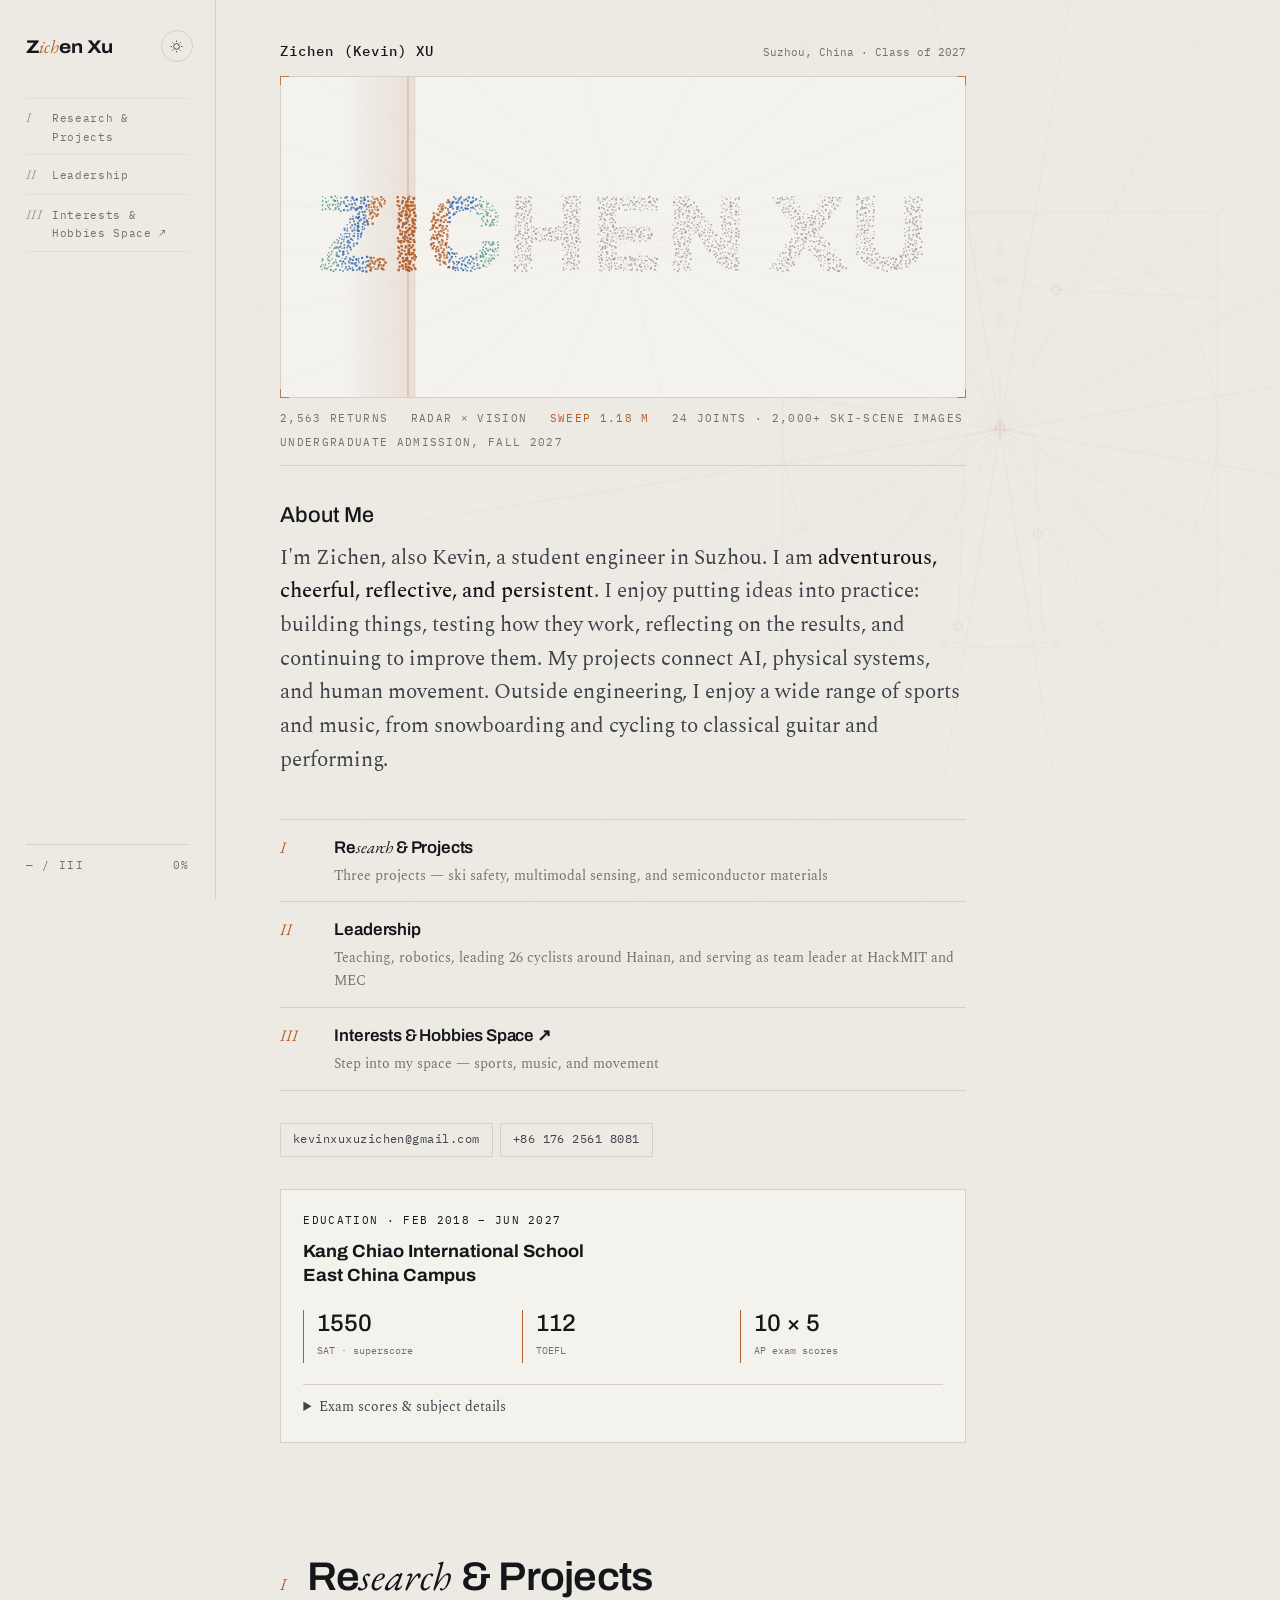
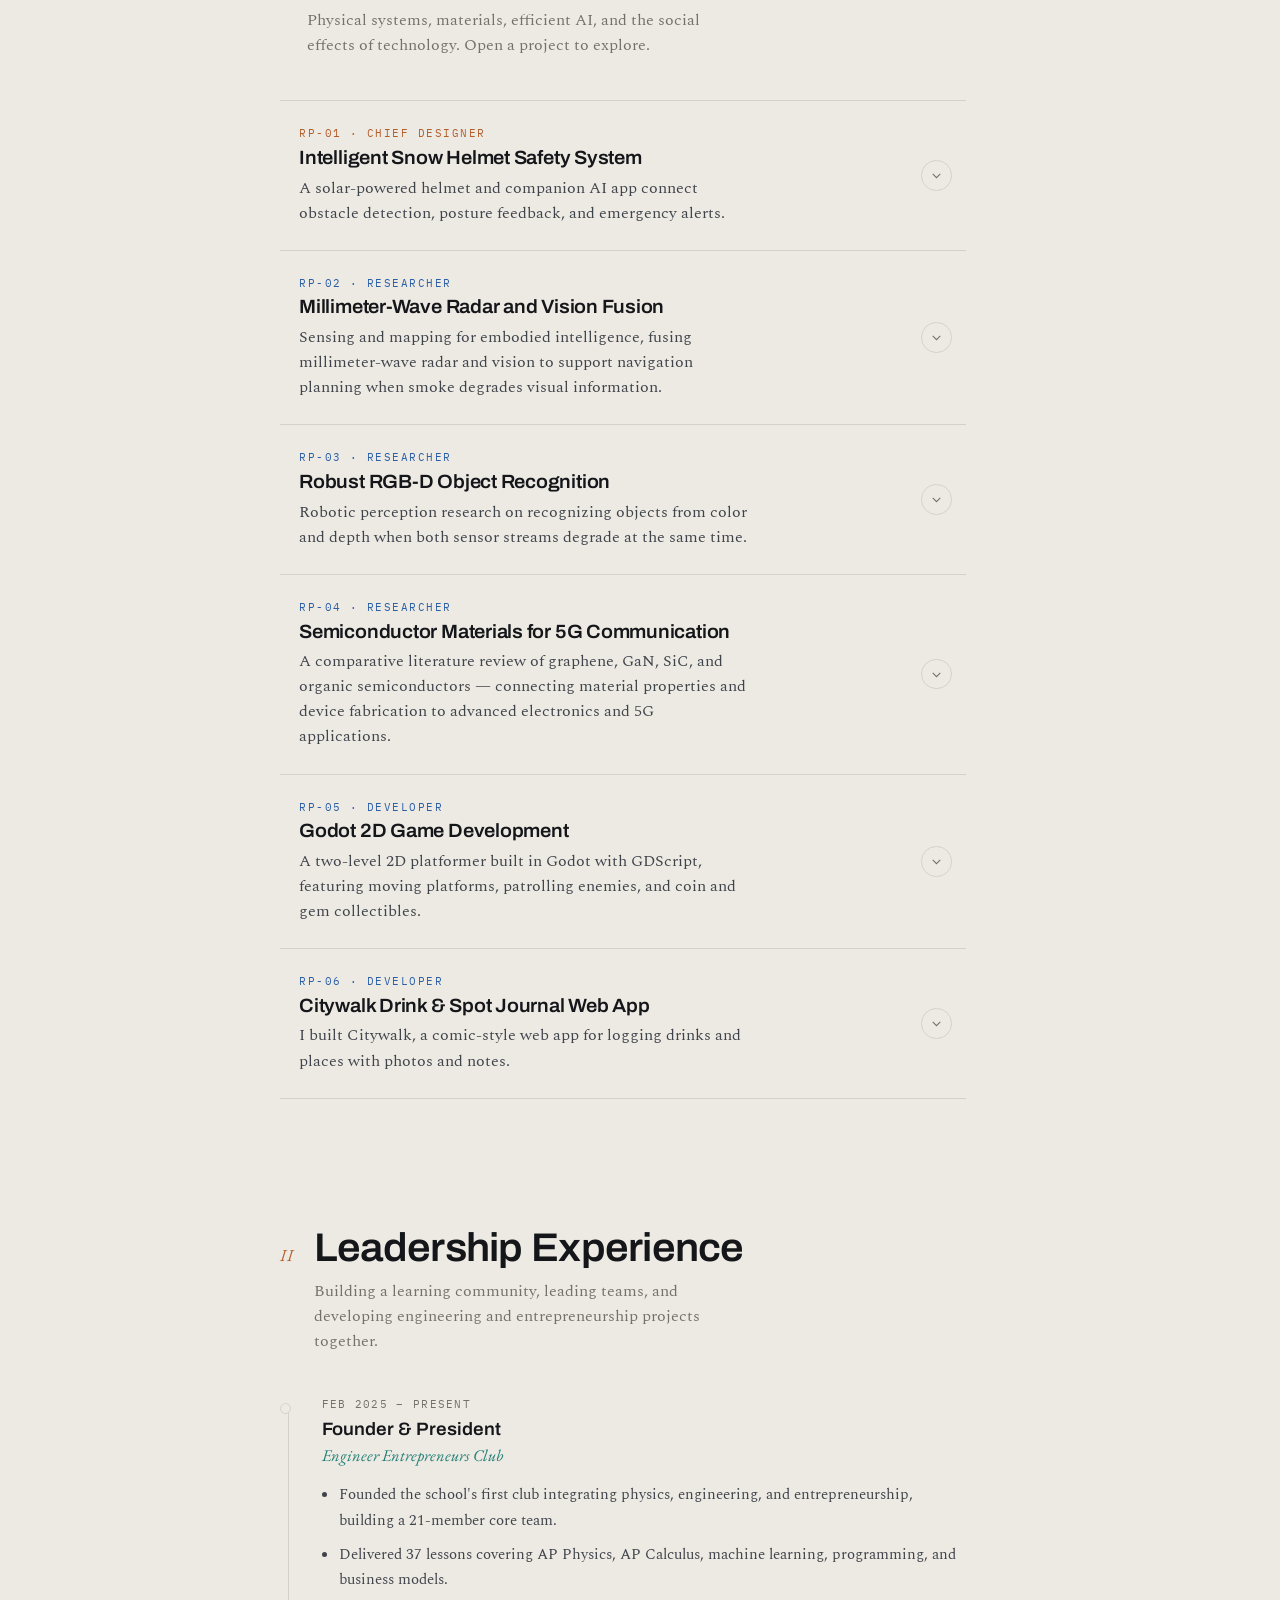
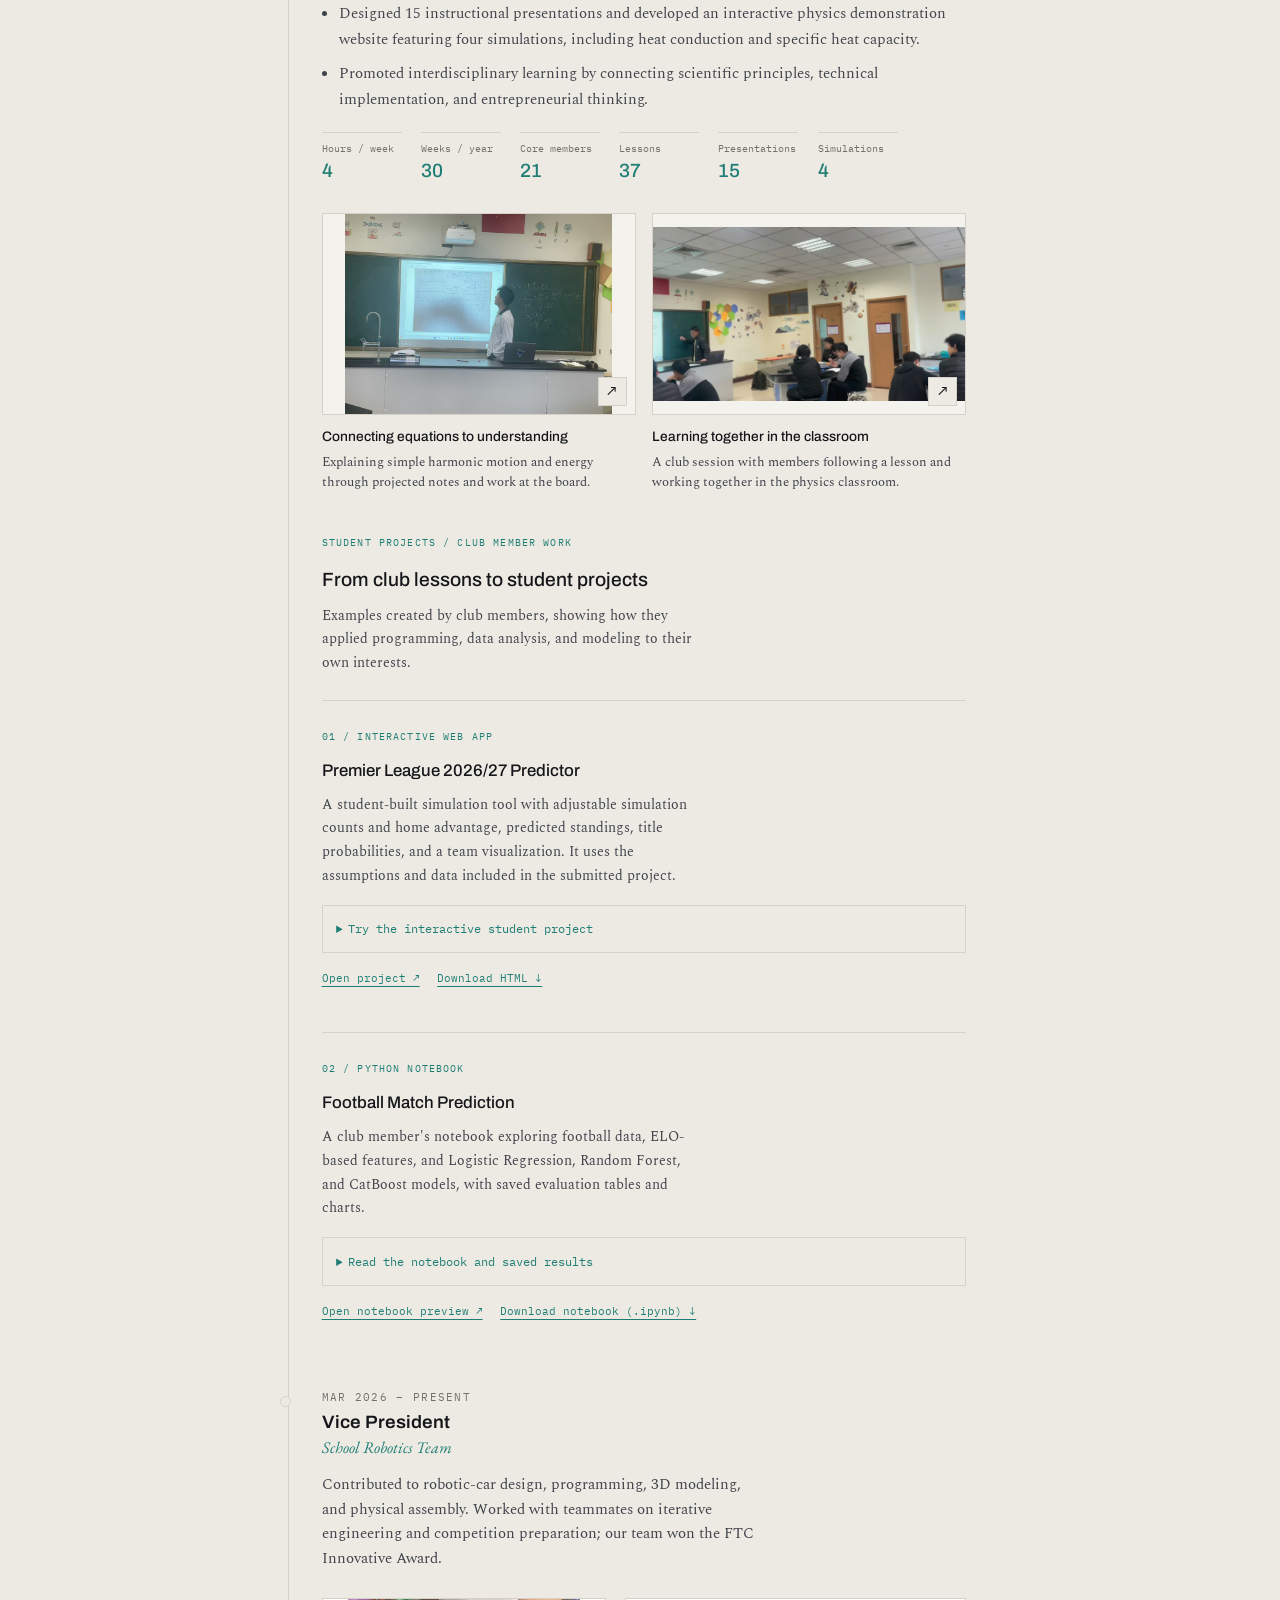
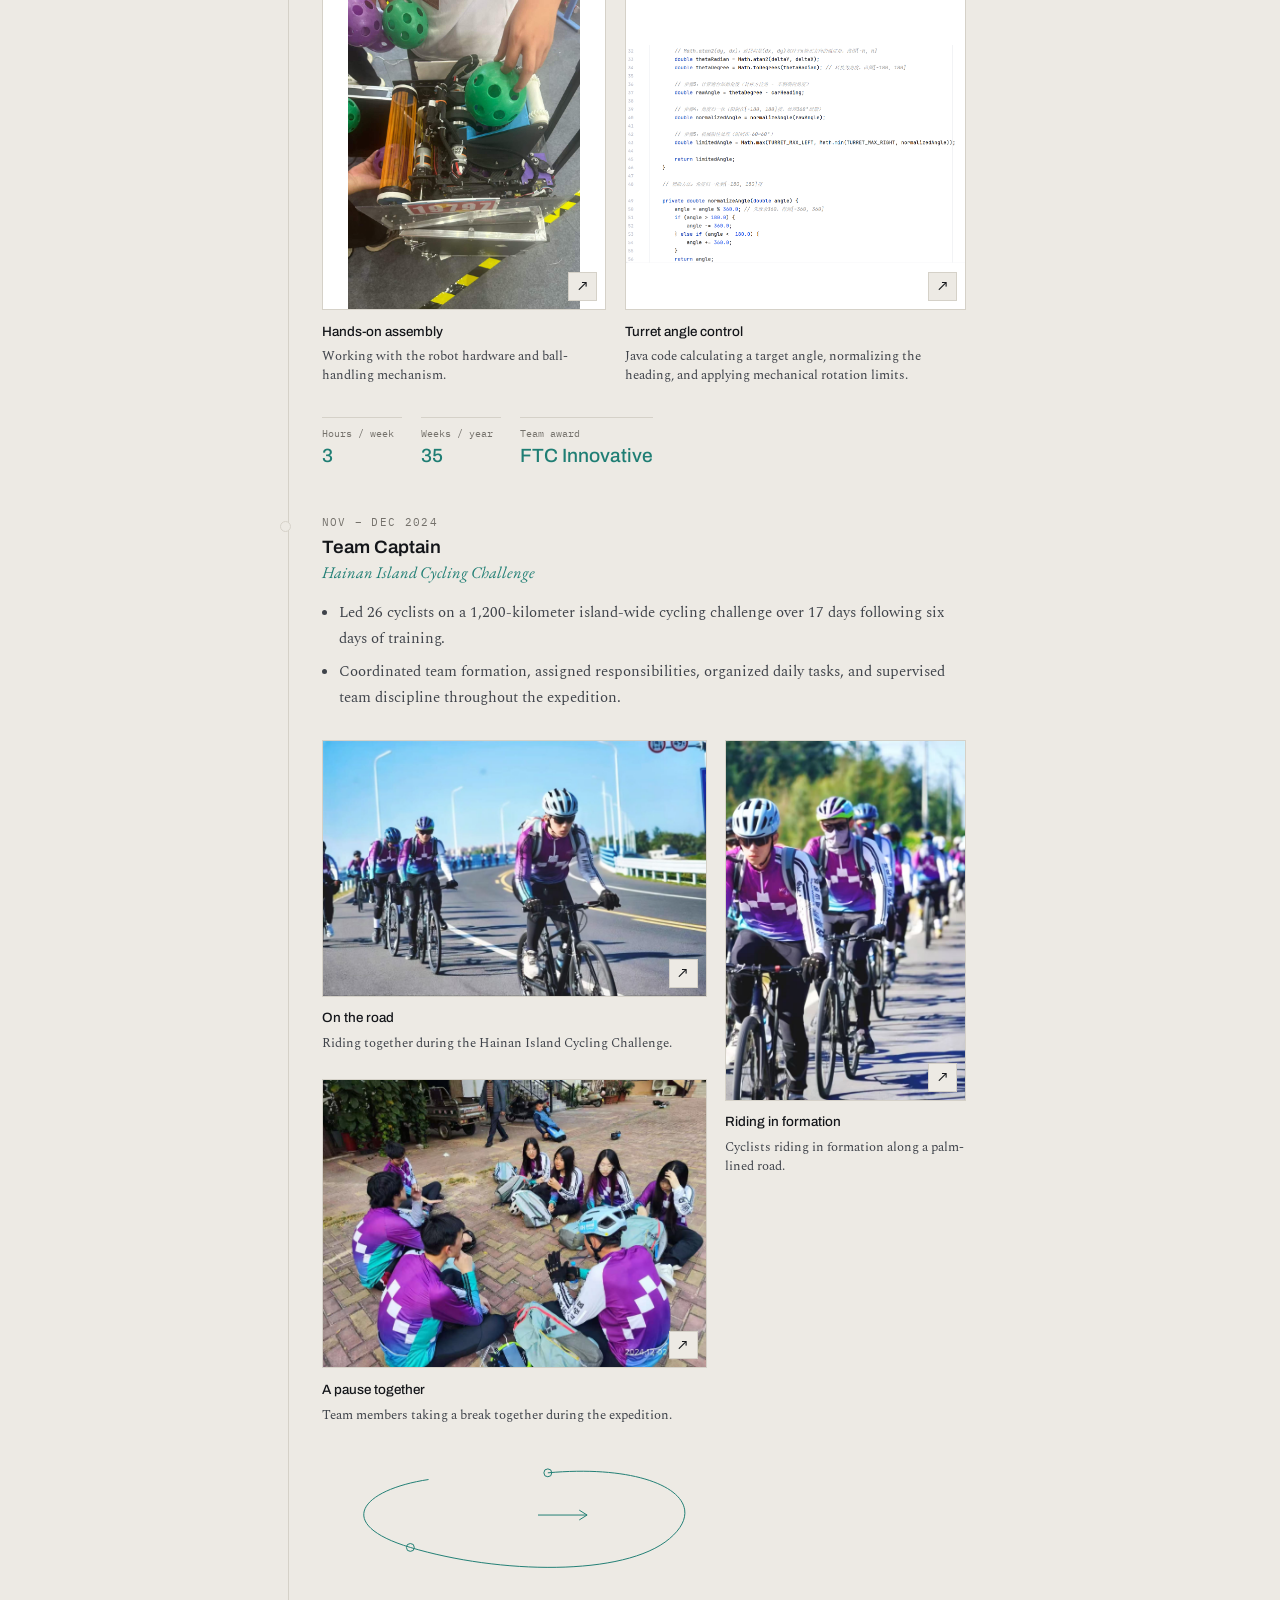
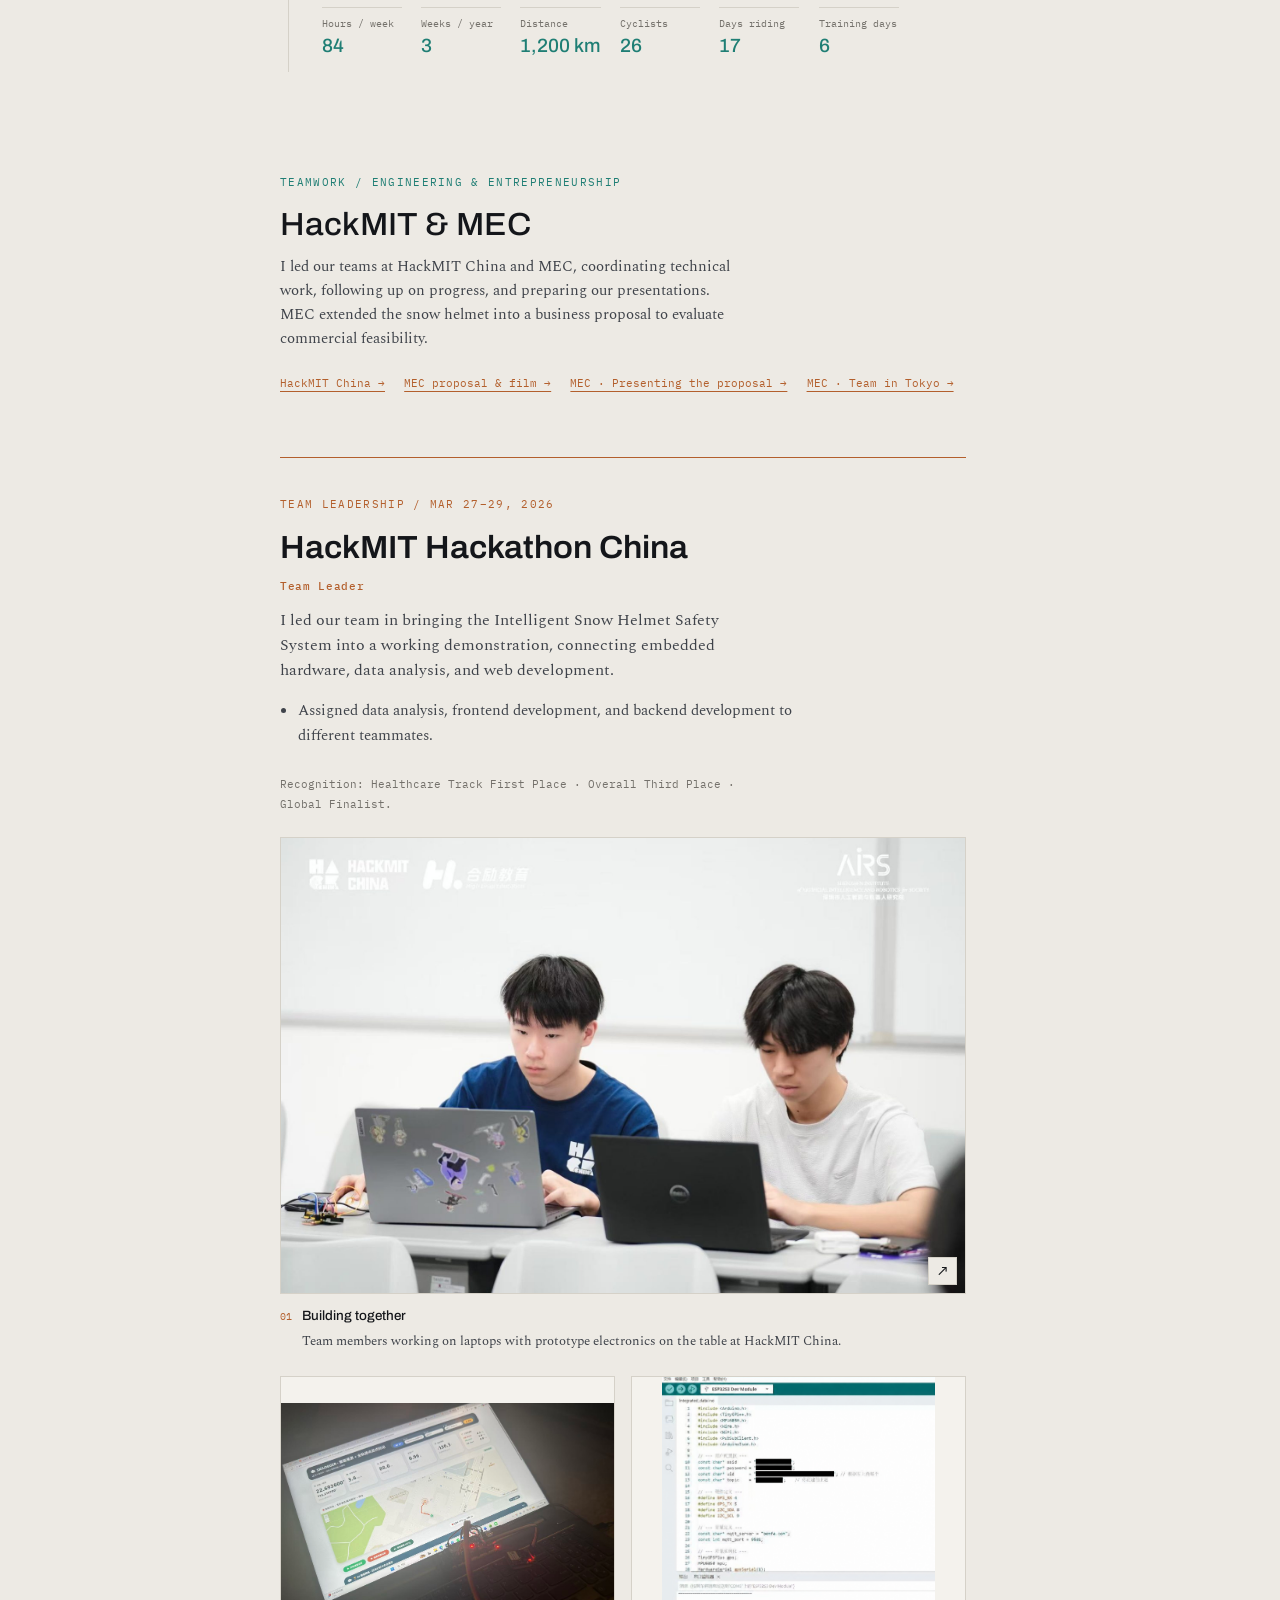
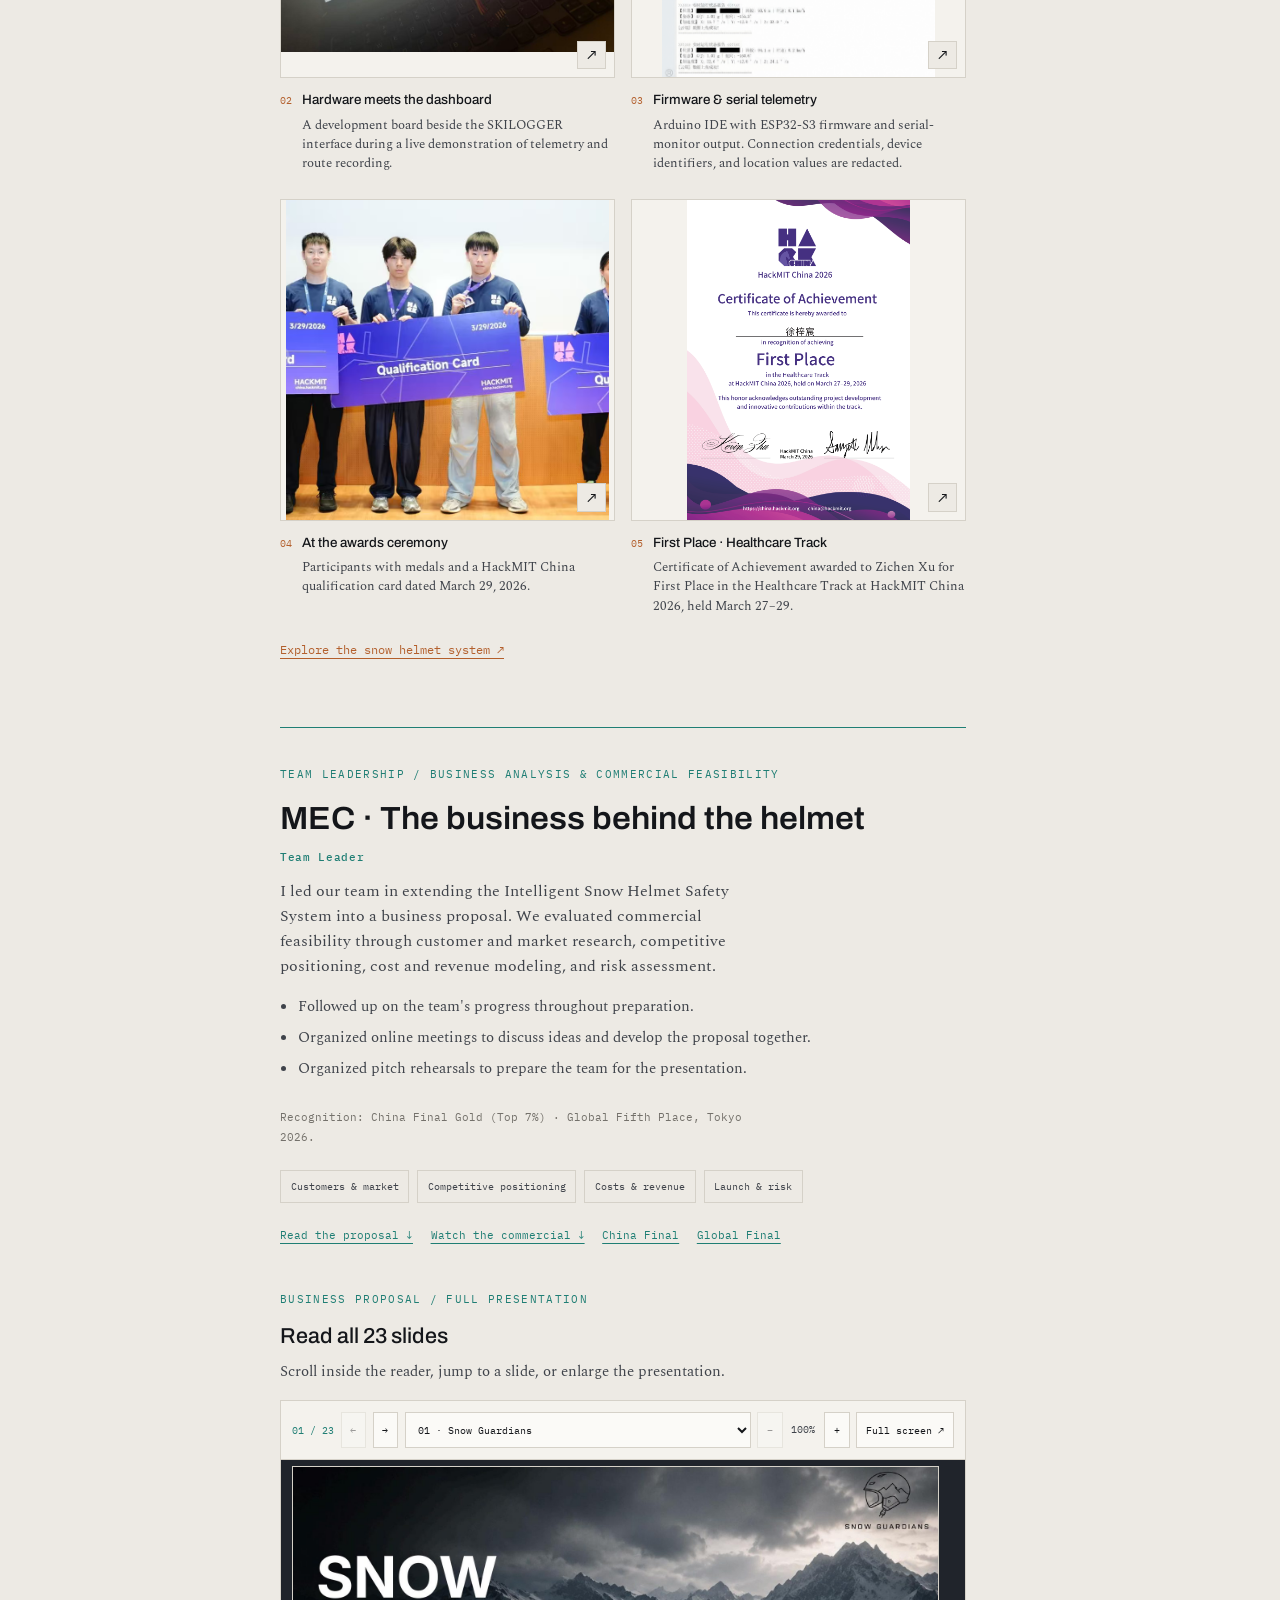
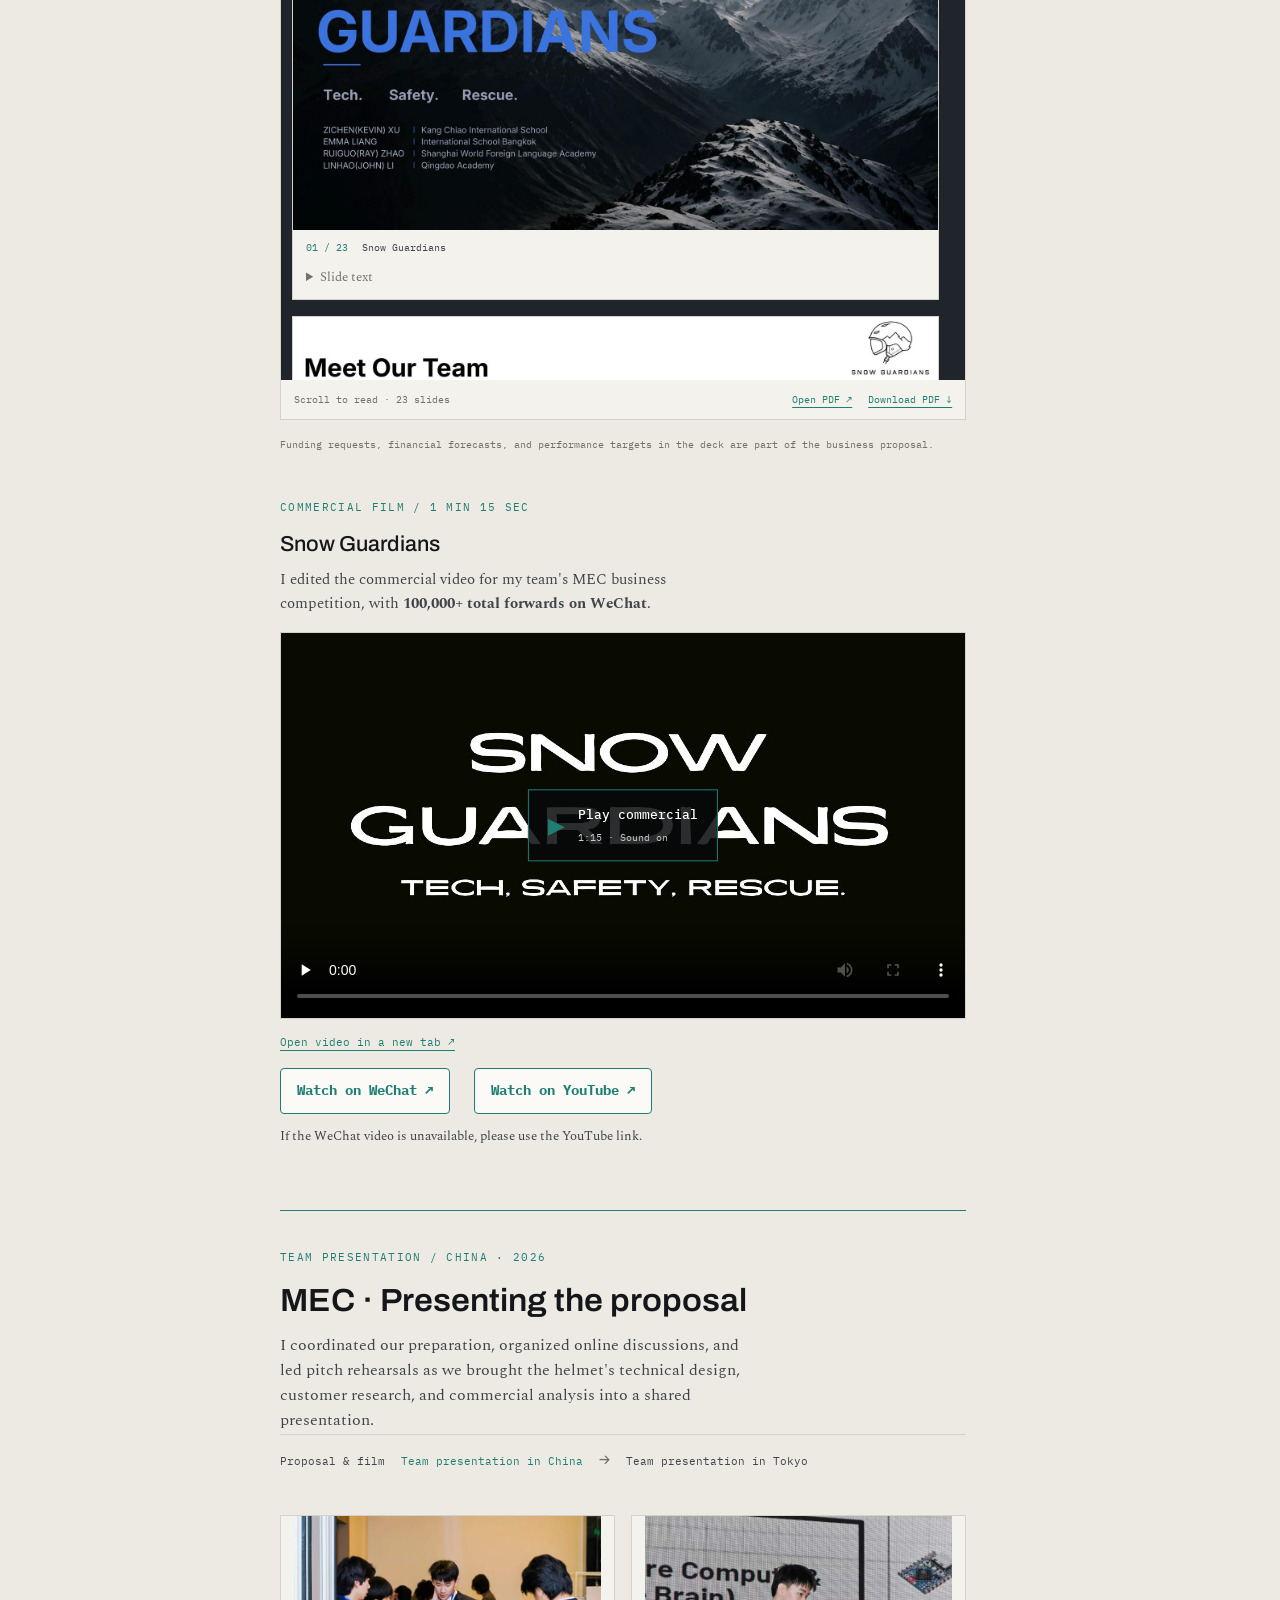
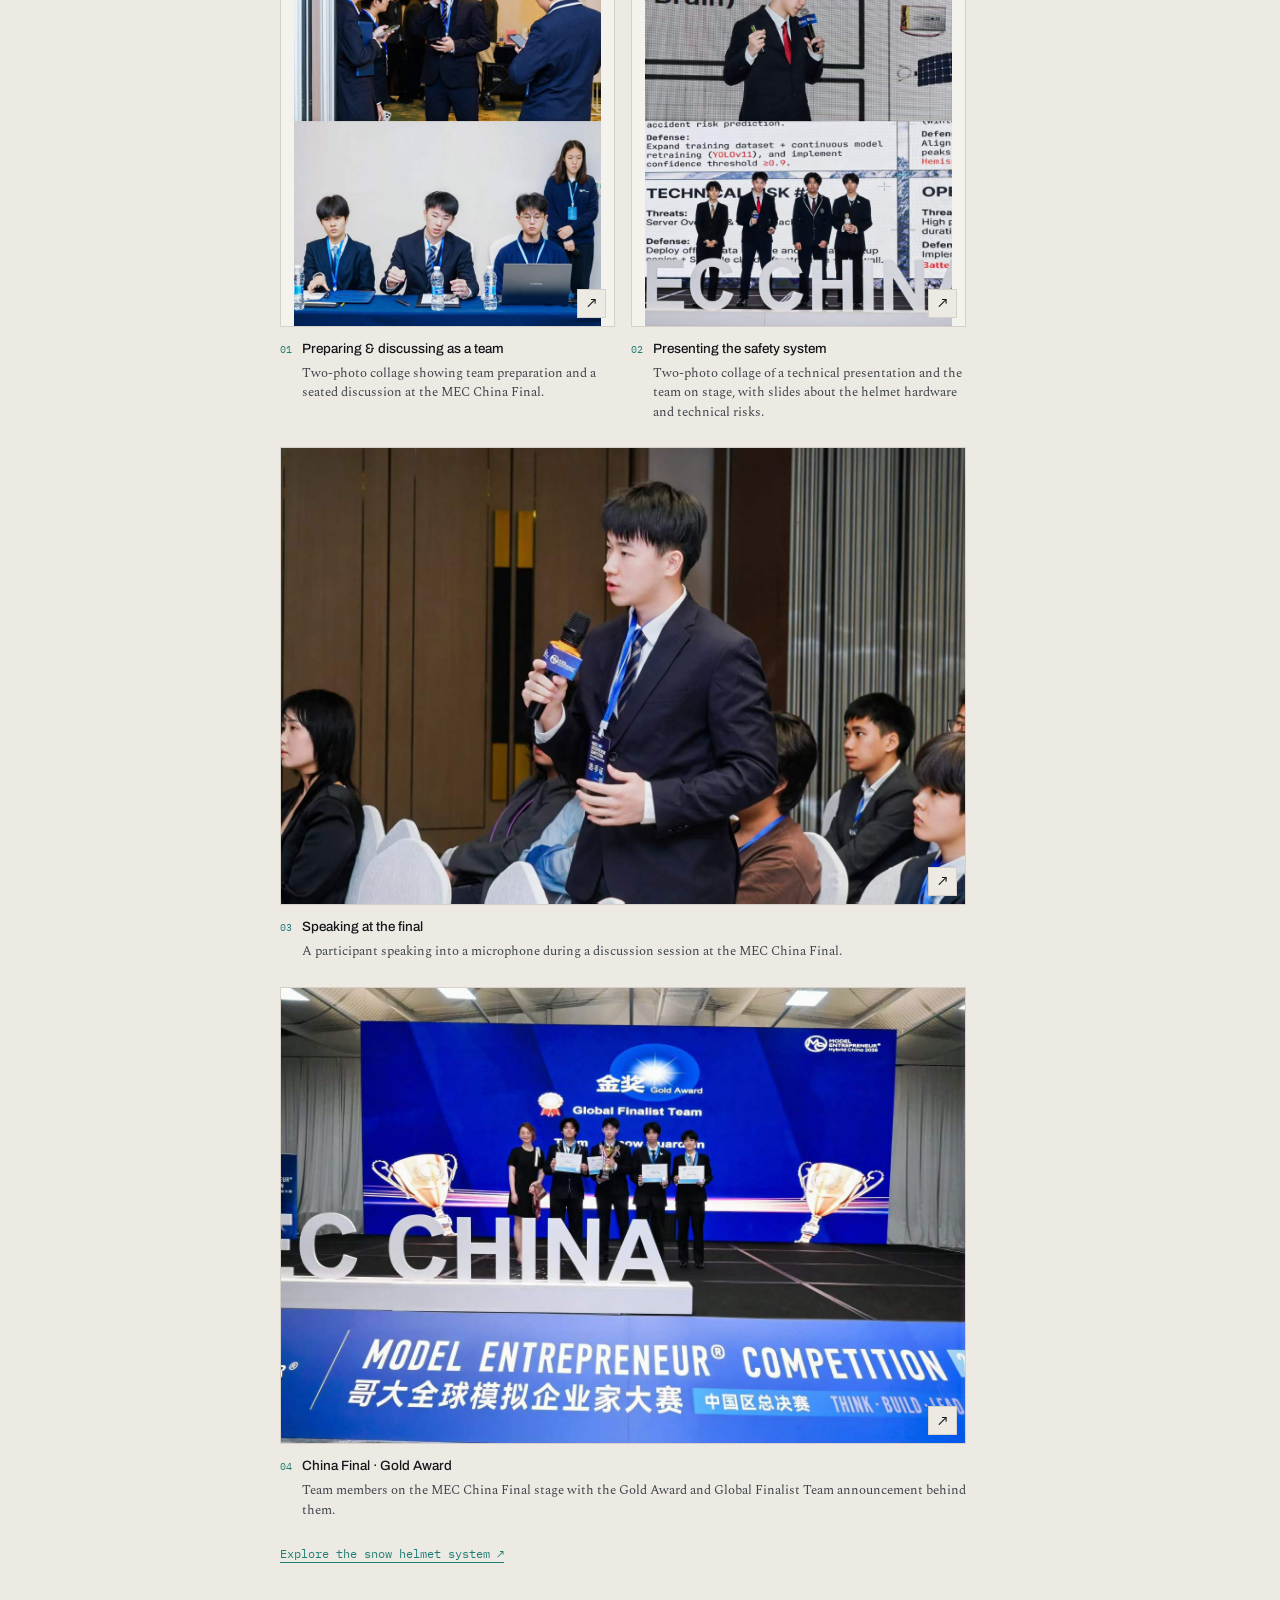
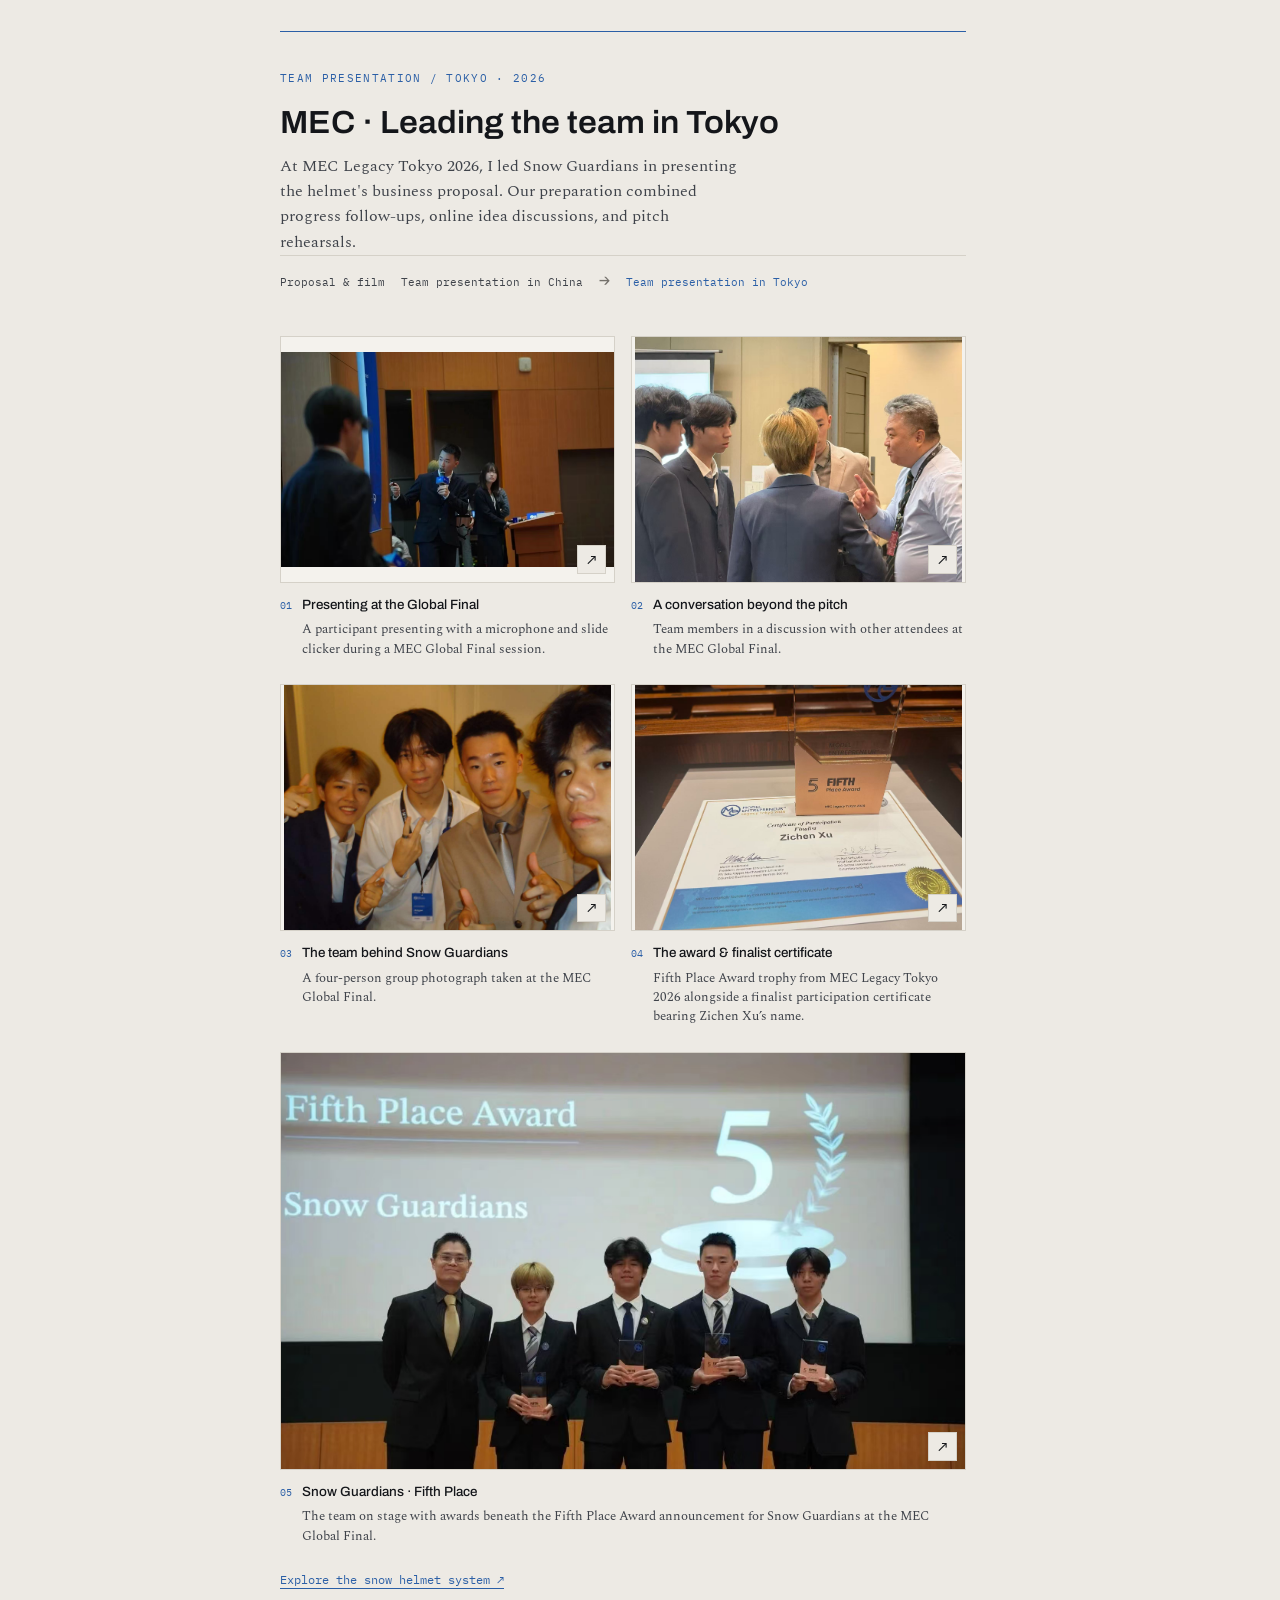
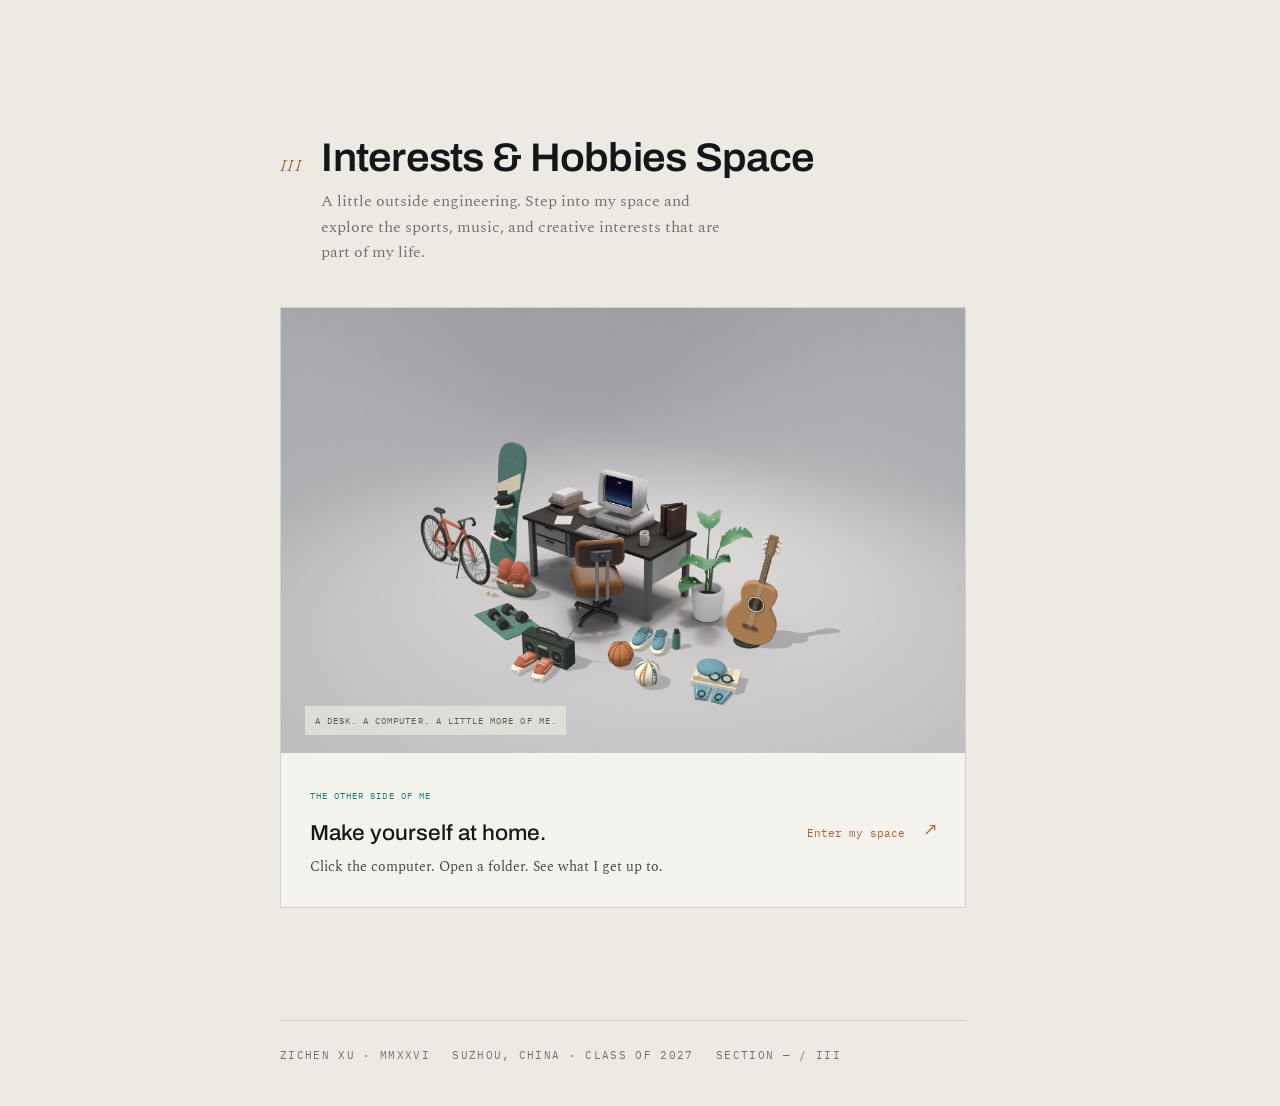
==== commit 2e17cc0e: "Add files via upload" ====
--- a/index.html
+++ b/index.html
@@ -610,6 +610,16 @@
 .robotics-gallery{display:grid;grid-template-columns:minmax(0,1fr) minmax(0,1.2fr);gap:1.5rem 1.15rem;margin:1.6rem 0 2rem;align-items:start}
 .robotics-photo .photo-open img{height:310px;max-height:none;object-fit:contain;background:#fff}
 @media(max-width:619px){.robotics-gallery{grid-template-columns:minmax(0,1fr)}.robotics-photo .photo-open img{height:auto;max-height:none}}
+.research-figure-gallery {
+  grid-column: 1 / -1;
+  display: grid;
+  grid-template-columns: minmax(0, 1fr);
+  gap: 1.5rem;
+}
+.research-figure-gallery .photo-open img {
+  height: auto;
+}
+.citywalk-overview{grid-column:1/-1}
 </style>
 </head>
 <body>
@@ -703,10 +713,108 @@
 <ol class="ski-app-process"><li><span>01 / TRACK</span>Identify 24 joints in skiing video.</li><li><span>02 / ANALYZE</span>Calculate relative positions, joint angles, and turn timing.</li><li><span>03 / ADVISE</span>Use movement patterns to flag potential risks and provide technique feedback.</li></ol>
 <div class="ski-app-demo"><div class="media-heading"><h4>Watch the Ski Analyzer demo</h4></div><div class="film-player"><video id="ski-demo-video" controls playsinline preload="none" poster="assets/ski-app/skier-keypoints.png" aria-label="Ski Analyzer app demonstration"><source src="assets/ski-app/ski-analyzer-demo.mp4" type="video/mp4">Your browser does not support embedded video. Open the demo using the link below.</video><button type="button" class="film-play" id="ski-demo-play" aria-label="Play Ski Analyzer demo"><span class="film-play-symbol" aria-hidden="true">▶</span><span>Play app demo<small>Ski Analyzer · full-body movement analysis</small></span></button></div><p class="film-status" id="ski-demo-status" role="status"></p><div class="source-links"><a class="media-original" href="assets/ski-app/ski-analyzer-demo.mp4" target="_blank" rel="noopener">Open demo video ↗</a><a class="media-original resource-link" href="https://github.com/kevinxuxuzichen-ship-it/ski_analyzer" target="_blank" rel="noopener noreferrer">View Ski Analyzer on GitHub ↗</a></div></div>
 <div class="ski-app-gallery project-gallery" aria-label="Ski App pose estimation and movement analysis"><figure class="helmet-shot ski-app-shot ski-training"><button type="button" class="photo-open" aria-label="Enlarge: Training the pose model"><img data-src="assets/ski-app/training-results.png" width="2461" height="657" alt="Training and validation curves for detection and pose estimation across the training run." loading="lazy" decoding="async"><span class="photo-zoom" aria-hidden="true">↗</span></button><figcaption><span class="photo-number">01</span><div><h4>Training the pose model</h4><p>Training and validation curves for detection and pose estimation across the training run.</p></div></figcaption></figure><figure class="helmet-shot ski-app-shot ski-keypoints"><button type="button" class="photo-open" aria-label="Enlarge: Tracking the skier"><img data-src="assets/ski-app/skier-keypoints.png" width="2208" height="1066" alt="A skier detection with colored keypoints, providing the visual inputs for full-body movement analysis." loading="lazy" decoding="async"><span class="photo-zoom" aria-hidden="true">↗</span></button><figcaption><span class="photo-number">02</span><div><h4>Tracking the skier</h4><p>A skier detection with colored keypoints, providing the visual inputs for full-body movement analysis.</p></div></figcaption></figure><figure class="helmet-shot ski-app-shot "><button type="button" class="photo-open" aria-label="Enlarge: From keypoints to movement signals"><img data-src="assets/ski-app/movement-analysis.png" width="1264" height="882" alt="Raw and smoothed estimates of trunk inclination, knee angle, and horizontal center of mass over the video frames." loading="lazy" decoding="async"><span class="photo-zoom" aria-hidden="true">↗</span></button><figcaption><span class="photo-number">03</span><div><h4>From keypoints to movement signals</h4><p>Raw and smoothed estimates of trunk inclination, knee angle, and horizontal center of mass over the video frames.</p></div></figcaption></figure><figure class="helmet-shot ski-app-shot "><button type="button" class="photo-open" aria-label="Enlarge: Understanding turn timing"><img data-src="assets/ski-app/turn-phases.png" width="1950" height="655" alt="Frame-by-frame turn-phase labels: initiation, apex, completion, and transition, shown against the trunk-tilt curve." loading="lazy" decoding="async"><span class="photo-zoom" aria-hidden="true">↗</span></button><figcaption><span class="photo-number">04</span><div><h4>Understanding turn timing</h4><p>Frame-by-frame turn-phase labels: initiation, apex, completion, and transition, shown against the trunk-tilt curve.</p></div></figcaption></figure></div></div><a class="competition-link" href="#hackmit-story">HackMIT China &middot; Team leadership →</a><a class="competition-link" href="#mec-business-case">MEC · business proposal &amp; commercial film →</a><a class="competition-link" href="#mec-china-story">MEC &middot; Team presentation in China →</a><a class="competition-link" href="#mec-global-story">MEC &middot; Team presentation in Tokyo →</a></div></div></div></article><article class="rec" id="radar-project" data-open="0" style="--c:var(--azimuth)"><button class="rec-btn" type="button" aria-expanded="false" aria-controls="project-2"><div><div class="rec-tag">RP-02 · Researcher</div><h3>Millimeter-Wave Radar and Vision Fusion</h3><p class="rec-sum">Sensing and mapping for embodied intelligence, fusing millimeter-wave radar and vision to support navigation planning when smoke degrades visual information.</p></div><span class="chev" aria-hidden="true"><svg width="13" height="13" viewBox="0 0 24 24" fill="none" stroke="currentColor" stroke-width="2"><path d="M5 9l7 7 7-7"/></svg></span></button><div class="rec-body" id="project-2" aria-hidden="true" inert><div><div class="rec-inner"><div class="radar-paper-block"><div class="media-heading"><span class="mono">FULL PAPER / 25 PAGES</span><h4>Read the RIME paper</h4><p>RIME: Raw mmWave I/Q Evidence Meets Visual Geometry for Grid-Level Indoor Wall-Structure Mapping</p><p>Scroll through the complete paper, jump to a page, or open a larger view.</p></div><div class="deck-reader paper-reader" id="radar-paper-reader" data-reader-prefix="radar-paper" aria-label="RIME full paper reader"><div class="deck-toolbar"><span id="radar-paper-count" class="deck-count" aria-live="polite">01 / 25</span><button type="button" id="radar-paper-prev" aria-label="Previous page">←</button><button type="button" id="radar-paper-next" aria-label="Next page">→</button><select id="radar-paper-jump" aria-label="Jump to paper page"><option value="1">01 · Title and abstract</option><option value="2">02 · Contents</option><option value="3">03 · Introduction</option><option value="4">04 · Related work</option><option value="5">05 · Related work continued</option><option value="6">06 · System overview</option><option value="7">07 · Pipeline and notation</option><option value="8">08 · Radar processing</option><option value="9">09 · Radar evidence and visual geometry</option><option value="10">10 · Visual geometry processing</option><option value="11">11 · Grid mapping and alignment</option><option value="12">12 · Alignment and fusion</option><option value="13">13 · Mapping rules</option><option value="14">14 · Experimental setup</option><option value="15">15 · Deployment trials</option><option value="16">16 · Evidence fusion results</option><option value="17">17 · False alarm control</option><option value="18">18 · False alarm control continued</option><option value="19">19 · Radar contribution and ablation</option><option value="20">20 · Parameter sensitivity and conclusion</option><option value="21">21 · References</option><option value="22">22 · References continued</option><option value="23">23 · References continued</option><option value="24">24 · References continued</option><option value="25">25 · References continued</option></select><button type="button" id="radar-paper-zoom-out" aria-label="Zoom out">−</button><output id="radar-paper-zoom-label" aria-live="polite">100%</output><button type="button" id="radar-paper-zoom-in" aria-label="Zoom in">+</button><button type="button" id="radar-paper-fullscreen">Full screen ↗</button></div>
-<div class="deck-scroll" id="radar-paper-scroll" role="region" tabindex="0" aria-label="Scroll to read all 16 paper pages. Page Up and Page Down move between pages."><div class="deck-pages"><figure class="deck-slide paper-page" data-slide="1" aria-label="Paper page 1 of 25: Title and abstract"><img data-src="assets/radar/paper-pages/page-01.jpg" width="2010" height="2600" alt="RIME paper page 1 — Title and abstract" loading="lazy" decoding="async"><figcaption><span>01 / 25</span> Title and abstract</figcaption></figure><figure class="deck-slide paper-page" data-slide="2" aria-label="Paper page 2 of 25: Contents"><img data-src="assets/radar/paper-pages/page-02.jpg" width="2010" height="2600" alt="RIME paper page 2 — Contents" loading="lazy" decoding="async"><figcaption><span>02 / 25</span> Contents</figcaption></figure><figure class="deck-slide paper-page" data-slide="3" aria-label="Paper page 3 of 25: Introduction"><img data-src="assets/radar/paper-pages/page-03.jpg" width="2010" height="2600" alt="RIME paper page 3 — Introduction" loading="lazy" decoding="async"><figcaption><span>03 / 25</span> Introduction</figcaption></figure><figure class="deck-slide paper-page" data-slide="4" aria-label="Paper page 4 of 25: Related work"><img data-src="assets/radar/paper-pages/page-04.jpg" width="2010" height="2600" alt="RIME paper page 4 — Related work" loading="lazy" decoding="async"><figcaption><span>04 / 25</span> Related work</figcaption></figure><figure class="deck-slide paper-page" data-slide="5" aria-label="Paper page 5 of 25: Related work continued"><img data-src="assets/radar/paper-pages/page-05.jpg" width="2010" height="2600" alt="RIME paper page 5 — Related work continued" loading="lazy" decoding="async"><figcaption><span>05 / 25</span> Related work continued</figcaption></figure><figure class="deck-slide paper-page" data-slide="6" aria-label="Paper page 6 of 25: System overview"><img data-src="assets/radar/paper-pages/page-06.jpg" width="2010" height="2600" alt="RIME paper page 6 — System overview" loading="lazy" decoding="async"><figcaption><span>06 / 25</span> System overview</figcaption></figure><figure class="deck-slide paper-page" data-slide="7" aria-label="Paper page 7 of 25: Pipeline and notation"><img data-src="assets/radar/paper-pages/page-07.jpg" width="2010" height="2600" alt="RIME paper page 7 — Pipeline and notation" loading="lazy" decoding="async"><figcaption><span>07 / 25</span> Pipeline and notation</figcaption></figure><figure class="deck-slide paper-page" data-slide="8" aria-label="Paper page 8 of 25: Radar processing"><img data-src="assets/radar/paper-pages/page-08.jpg" width="2010" height="2600" alt="RIME paper page 8 — Radar processing" loading="lazy" decoding="async"><figcaption><span>08 / 25</span> Radar processing</figcaption></figure><figure class="deck-slide paper-page" data-slide="9" aria-label="Paper page 9 of 25: Radar evidence and visual geometry"><img data-src="assets/radar/paper-pages/page-09.jpg" width="2010" height="2600" alt="RIME paper page 9 — Radar evidence and visual geometry" loading="lazy" decoding="async"><figcaption><span>09 / 25</span> Radar evidence and visual geometry</figcaption></figure><figure class="deck-slide paper-page" data-slide="10" aria-label="Paper page 10 of 25: Visual geometry processing"><img data-src="assets/radar/paper-pages/page-10.jpg" width="2010" height="2600" alt="RIME paper page 10 — Visual geometry processing" loading="lazy" decoding="async"><figcaption><span>10 / 25</span> Visual geometry processing</figcaption></figure><figure class="deck-slide paper-page" data-slide="11" aria-label="Paper page 11 of 25: Grid mapping and alignment"><img data-src="assets/radar/paper-pages/page-11.jpg" width="2010" height="2600" alt="RIME paper page 11 — Grid mapping and alignment" loading="lazy" decoding="async"><figcaption><span>11 / 25</span> Grid mapping and alignment</figcaption></figure><figure class="deck-slide paper-page" data-slide="12" aria-label="Paper page 12 of 25: Alignment and fusion"><img data-src="assets/radar/paper-pages/page-12.jpg" width="2010" height="2600" alt="RIME paper page 12 — Alignment and fusion" loading="lazy" decoding="async"><figcaption><span>12 / 25</span> Alignment and fusion</figcaption></figure><figure class="deck-slide paper-page" data-slide="13" aria-label="Paper page 13 of 25: Mapping rules"><img data-src="assets/radar/paper-pages/page-13.jpg" width="2010" height="2600" alt="RIME paper page 13 — Mapping rules" loading="lazy" decoding="async"><figcaption><span>13 / 25</span> Mapping rules</figcaption></figure><figure class="deck-slide paper-page" data-slide="14" aria-label="Paper page 14 of 25: Experimental setup"><img data-src="assets/radar/paper-pages/page-14.jpg" width="2010" height="2600" alt="RIME paper page 14 — Experimental setup" loading="lazy" decoding="async"><figcaption><span>14 / 25</span> Experimental setup</figcaption></figure><figure class="deck-slide paper-page" data-slide="15" aria-label="Paper page 15 of 25: Deployment trials"><img data-src="assets/radar/paper-pages/page-15.jpg" width="2010" height="2600" alt="RIME paper page 15 — Deployment trials" loading="lazy" decoding="async"><figcaption><span>15 / 25</span> Deployment trials</figcaption></figure><figure class="deck-slide paper-page" data-slide="16" aria-label="Paper page 16 of 25: Evidence fusion results"><img data-src="assets/radar/paper-pages/page-16.jpg" width="2010" height="2600" alt="RIME paper page 16 — Evidence fusion results" loading="lazy" decoding="async"><figcaption><span>16 / 25</span> Evidence fusion results</figcaption></figure><figure class="deck-slide paper-page" data-slide="17" aria-label="Paper page 17 of 25: False alarm control"><img data-src="assets/radar/paper-pages/page-17.jpg" width="2010" height="2600" alt="RIME paper page 17 — False alarm control" loading="lazy" decoding="async"><figcaption><span>17 / 25</span> False alarm control</figcaption></figure><figure class="deck-slide paper-page" data-slide="18" aria-label="Paper page 18 of 25: False alarm control continued"><img data-src="assets/radar/paper-pages/page-18.jpg" width="2010" height="2600" alt="RIME paper page 18 — False alarm control continued" loading="lazy" decoding="async"><figcaption><span>18 / 25</span> False alarm control continued</figcaption></figure><figure class="deck-slide paper-page" data-slide="19" aria-label="Paper page 19 of 25: Radar contribution and ablation"><img data-src="assets/radar/paper-pages/page-19.jpg" width="2010" height="2600" alt="RIME paper page 19 — Radar contribution and ablation" loading="lazy" decoding="async"><figcaption><span>19 / 25</span> Radar contribution and ablation</figcaption></figure><figure class="deck-slide paper-page" data-slide="20" aria-label="Paper page 20 of 25: Parameter sensitivity and conclusion"><img data-src="assets/radar/paper-pages/page-20.jpg" width="2010" height="2600" alt="RIME paper page 20 — Parameter sensitivity and conclusion" loading="lazy" decoding="async"><figcaption><span>20 / 25</span> Parameter sensitivity and conclusion</figcaption></figure><figure class="deck-slide paper-page" data-slide="21" aria-label="Paper page 21 of 25: References"><img data-src="assets/radar/paper-pages/page-21.jpg" width="2010" height="2600" alt="RIME paper page 21 — References" loading="lazy" decoding="async"><figcaption><span>21 / 25</span> References</figcaption></figure><figure class="deck-slide paper-page" data-slide="22" aria-label="Paper page 22 of 25: References continued"><img data-src="assets/radar/paper-pages/page-22.jpg" width="2010" height="2600" alt="RIME paper page 22 — References continued" loading="lazy" decoding="async"><figcaption><span>22 / 25</span> References continued</figcaption></figure><figure class="deck-slide paper-page" data-slide="23" aria-label="Paper page 23 of 25: References continued"><img data-src="assets/radar/paper-pages/page-23.jpg" width="2010" height="2600" alt="RIME paper page 23 — References continued" loading="lazy" decoding="async"><figcaption><span>23 / 25</span> References continued</figcaption></figure><figure class="deck-slide paper-page" data-slide="24" aria-label="Paper page 24 of 25: References continued"><img data-src="assets/radar/paper-pages/page-24.jpg" width="2010" height="2600" alt="RIME paper page 24 — References continued" loading="lazy" decoding="async"><figcaption><span>24 / 25</span> References continued</figcaption></figure><figure class="deck-slide paper-page" data-slide="25" aria-label="Paper page 25 of 25: References continued"><img data-src="assets/radar/paper-pages/page-25.jpg" width="2010" height="2600" alt="RIME paper page 25 — References continued" loading="lazy" decoding="async"><figcaption><span>25 / 25</span> References continued</figcaption></figure></div></div><div class="deck-footer"><span>Scroll to read · 25 pages</span><a href="assets/radar/rime-paper.pdf" target="_blank" rel="noopener">Open PDF ↗</a><a href="assets/radar/rime-paper.pdf" download>Download PDF ↓</a></div></div></div><ul><li>Investigated radar–vision fusion for smoke-obscured search-and-rescue scenarios.</li><li>Explored ways to improve sensing reliability while preserving geometric detail.</li><li>Studied multimodal perception approaches with potential applications in emergency response.</li></ul><dl class="facts"><div><dt>Period</dt><dd>Apr – Oct 2026</dd></div><div><dt>Role</dt><dd>Researcher</dd></div><div><dt>Commitment</dt><dd>5 hrs/wk · 26 wks/yr</dd></div></dl></div></div></div></article><article class="rec" id="semiconductor-project" data-open="0" style="--c:var(--azimuth)"><button class="rec-btn" type="button" aria-expanded="false" aria-controls="project-4"><div><div class="rec-tag">RP-03 · Researcher</div><h3>Semiconductor Materials for 5G Communication</h3><p class="rec-sum">A comparative literature review of graphene, GaN, SiC, and organic semiconductors — connecting material properties and device fabrication to advanced electronics and 5G applications.</p></div><span class="chev" aria-hidden="true"><svg width="13" height="13" viewBox="0 0 24 24" fill="none" stroke="currentColor" stroke-width="2"><path d="M5 9l7 7 7-7"/></svg></span></button><div class="rec-body" id="project-4" aria-hidden="true" inert><div><div class="rec-inner"><div class="paper-overview"><div class="mono">Research focus</div><p class="paper-title"><cite>Beyond Silicon: Exploring Graphene, GaN, SiC and Organic Semiconductors for Advanced Electronics and 5G Communication</cite></p><div class="paper-overview-grid"><ul><li>Compared four alternatives to silicon through carrier mobility, bandgap, breakdown field, thermal behavior, flexibility, and manufacturing requirements.</li><li>Examined graphene-based transistors, frequency multiplication, and transparent electrodes, alongside the challenge of its zero bandgap.</li><li>Reviewed polarization-induced two-dimensional electron gases in AlGaN/GaN HEMTs and SiC device structures for high-voltage, thermally demanding applications.</li><li>Explored strain-dependent mobility in organic semiconductors and fabrication approaches including inkjet printing, surface patterning, thermal evaporation, and solution coating.</li><li>Connected these material and device choices to tunable graphene antennas, GaN power amplifiers, and compact or flexible communication hardware.</li><li>Identified future directions in organic semiconductor stability, oxidation resistance, and carrier transport.</li></ul><dl class="facts"><div><dt>Period</dt><dd>Jul 2025</dd></div><div><dt>Role</dt><dd>Researcher</dd></div><div><dt>Method</dt><dd>Literature review</dd></div><div><dt>Sources</dt><dd>28 cited references</dd></div><div><dt>Paper</dt><dd>4,200 words</dd></div><div><dt>Status</dt><dd>Accepted · IFMPT 2026</dd></div></dl></div></div><div class="semiconductor-acceptance-gallery project-gallery" aria-label="IFMPT 2026 acceptance letter"><figure class="helmet-shot semiconductor-acceptance"><button type="button" class="photo-open" aria-label="Enlarge IFMPT 2026 acceptance letter"><img data-src="assets/semiconductor/acceptance-letter.png" width="841" height="1195" alt="IFMPT 2026 acceptance letter for Zichen Xu, manuscript IFMPT-6343, Beyond Silicon: Exploring Graphene, GaN, SiC and Organic Semiconductors for Advanced Electronics and 5G Communication." loading="lazy" decoding="async"><span class="photo-zoom" aria-hidden="true">↗</span></button><figcaption><div><h4>Accepted · IFMPT 2026</h4><p>Acceptance letter · Manuscript IFMPT-6343</p></div></figcaption></figure></div>
+<div class="deck-scroll" id="radar-paper-scroll" role="region" tabindex="0" aria-label="Scroll to read all 16 paper pages. Page Up and Page Down move between pages."><div class="deck-pages"><figure class="deck-slide paper-page" data-slide="1" aria-label="Paper page 1 of 25: Title and abstract"><img data-src="assets/radar/paper-pages/page-01.jpg" width="2010" height="2600" alt="RIME paper page 1 — Title and abstract" loading="lazy" decoding="async"><figcaption><span>01 / 25</span> Title and abstract</figcaption></figure><figure class="deck-slide paper-page" data-slide="2" aria-label="Paper page 2 of 25: Contents"><img data-src="assets/radar/paper-pages/page-02.jpg" width="2010" height="2600" alt="RIME paper page 2 — Contents" loading="lazy" decoding="async"><figcaption><span>02 / 25</span> Contents</figcaption></figure><figure class="deck-slide paper-page" data-slide="3" aria-label="Paper page 3 of 25: Introduction"><img data-src="assets/radar/paper-pages/page-03.jpg" width="2010" height="2600" alt="RIME paper page 3 — Introduction" loading="lazy" decoding="async"><figcaption><span>03 / 25</span> Introduction</figcaption></figure><figure class="deck-slide paper-page" data-slide="4" aria-label="Paper page 4 of 25: Related work"><img data-src="assets/radar/paper-pages/page-04.jpg" width="2010" height="2600" alt="RIME paper page 4 — Related work" loading="lazy" decoding="async"><figcaption><span>04 / 25</span> Related work</figcaption></figure><figure class="deck-slide paper-page" data-slide="5" aria-label="Paper page 5 of 25: Related work continued"><img data-src="assets/radar/paper-pages/page-05.jpg" width="2010" height="2600" alt="RIME paper page 5 — Related work continued" loading="lazy" decoding="async"><figcaption><span>05 / 25</span> Related work continued</figcaption></figure><figure class="deck-slide paper-page" data-slide="6" aria-label="Paper page 6 of 25: System overview"><img data-src="assets/radar/paper-pages/page-06.jpg" width="2010" height="2600" alt="RIME paper page 6 — System overview" loading="lazy" decoding="async"><figcaption><span>06 / 25</span> System overview</figcaption></figure><figure class="deck-slide paper-page" data-slide="7" aria-label="Paper page 7 of 25: Pipeline and notation"><img data-src="assets/radar/paper-pages/page-07.jpg" width="2010" height="2600" alt="RIME paper page 7 — Pipeline and notation" loading="lazy" decoding="async"><figcaption><span>07 / 25</span> Pipeline and notation</figcaption></figure><figure class="deck-slide paper-page" data-slide="8" aria-label="Paper page 8 of 25: Radar processing"><img data-src="assets/radar/paper-pages/page-08.jpg" width="2010" height="2600" alt="RIME paper page 8 — Radar processing" loading="lazy" decoding="async"><figcaption><span>08 / 25</span> Radar processing</figcaption></figure><figure class="deck-slide paper-page" data-slide="9" aria-label="Paper page 9 of 25: Radar evidence and visual geometry"><img data-src="assets/radar/paper-pages/page-09.jpg" width="2010" height="2600" alt="RIME paper page 9 — Radar evidence and visual geometry" loading="lazy" decoding="async"><figcaption><span>09 / 25</span> Radar evidence and visual geometry</figcaption></figure><figure class="deck-slide paper-page" data-slide="10" aria-label="Paper page 10 of 25: Visual geometry processing"><img data-src="assets/radar/paper-pages/page-10.jpg" width="2010" height="2600" alt="RIME paper page 10 — Visual geometry processing" loading="lazy" decoding="async"><figcaption><span>10 / 25</span> Visual geometry processing</figcaption></figure><figure class="deck-slide paper-page" data-slide="11" aria-label="Paper page 11 of 25: Grid mapping and alignment"><img data-src="assets/radar/paper-pages/page-11.jpg" width="2010" height="2600" alt="RIME paper page 11 — Grid mapping and alignment" loading="lazy" decoding="async"><figcaption><span>11 / 25</span> Grid mapping and alignment</figcaption></figure><figure class="deck-slide paper-page" data-slide="12" aria-label="Paper page 12 of 25: Alignment and fusion"><img data-src="assets/radar/paper-pages/page-12.jpg" width="2010" height="2600" alt="RIME paper page 12 — Alignment and fusion" loading="lazy" decoding="async"><figcaption><span>12 / 25</span> Alignment and fusion</figcaption></figure><figure class="deck-slide paper-page" data-slide="13" aria-label="Paper page 13 of 25: Mapping rules"><img data-src="assets/radar/paper-pages/page-13.jpg" width="2010" height="2600" alt="RIME paper page 13 — Mapping rules" loading="lazy" decoding="async"><figcaption><span>13 / 25</span> Mapping rules</figcaption></figure><figure class="deck-slide paper-page" data-slide="14" aria-label="Paper page 14 of 25: Experimental setup"><img data-src="assets/radar/paper-pages/page-14.jpg" width="2010" height="2600" alt="RIME paper page 14 — Experimental setup" loading="lazy" decoding="async"><figcaption><span>14 / 25</span> Experimental setup</figcaption></figure><figure class="deck-slide paper-page" data-slide="15" aria-label="Paper page 15 of 25: Deployment trials"><img data-src="assets/radar/paper-pages/page-15.jpg" width="2010" height="2600" alt="RIME paper page 15 — Deployment trials" loading="lazy" decoding="async"><figcaption><span>15 / 25</span> Deployment trials</figcaption></figure><figure class="deck-slide paper-page" data-slide="16" aria-label="Paper page 16 of 25: Evidence fusion results"><img data-src="assets/radar/paper-pages/page-16.jpg" width="2010" height="2600" alt="RIME paper page 16 — Evidence fusion results" loading="lazy" decoding="async"><figcaption><span>16 / 25</span> Evidence fusion results</figcaption></figure><figure class="deck-slide paper-page" data-slide="17" aria-label="Paper page 17 of 25: False alarm control"><img data-src="assets/radar/paper-pages/page-17.jpg" width="2010" height="2600" alt="RIME paper page 17 — False alarm control" loading="lazy" decoding="async"><figcaption><span>17 / 25</span> False alarm control</figcaption></figure><figure class="deck-slide paper-page" data-slide="18" aria-label="Paper page 18 of 25: False alarm control continued"><img data-src="assets/radar/paper-pages/page-18.jpg" width="2010" height="2600" alt="RIME paper page 18 — False alarm control continued" loading="lazy" decoding="async"><figcaption><span>18 / 25</span> False alarm control continued</figcaption></figure><figure class="deck-slide paper-page" data-slide="19" aria-label="Paper page 19 of 25: Radar contribution and ablation"><img data-src="assets/radar/paper-pages/page-19.jpg" width="2010" height="2600" alt="RIME paper page 19 — Radar contribution and ablation" loading="lazy" decoding="async"><figcaption><span>19 / 25</span> Radar contribution and ablation</figcaption></figure><figure class="deck-slide paper-page" data-slide="20" aria-label="Paper page 20 of 25: Parameter sensitivity and conclusion"><img data-src="assets/radar/paper-pages/page-20.jpg" width="2010" height="2600" alt="RIME paper page 20 — Parameter sensitivity and conclusion" loading="lazy" decoding="async"><figcaption><span>20 / 25</span> Parameter sensitivity and conclusion</figcaption></figure><figure class="deck-slide paper-page" data-slide="21" aria-label="Paper page 21 of 25: References"><img data-src="assets/radar/paper-pages/page-21.jpg" width="2010" height="2600" alt="RIME paper page 21 — References" loading="lazy" decoding="async"><figcaption><span>21 / 25</span> References</figcaption></figure><figure class="deck-slide paper-page" data-slide="22" aria-label="Paper page 22 of 25: References continued"><img data-src="assets/radar/paper-pages/page-22.jpg" width="2010" height="2600" alt="RIME paper page 22 — References continued" loading="lazy" decoding="async"><figcaption><span>22 / 25</span> References continued</figcaption></figure><figure class="deck-slide paper-page" data-slide="23" aria-label="Paper page 23 of 25: References continued"><img data-src="assets/radar/paper-pages/page-23.jpg" width="2010" height="2600" alt="RIME paper page 23 — References continued" loading="lazy" decoding="async"><figcaption><span>23 / 25</span> References continued</figcaption></figure><figure class="deck-slide paper-page" data-slide="24" aria-label="Paper page 24 of 25: References continued"><img data-src="assets/radar/paper-pages/page-24.jpg" width="2010" height="2600" alt="RIME paper page 24 — References continued" loading="lazy" decoding="async"><figcaption><span>24 / 25</span> References continued</figcaption></figure><figure class="deck-slide paper-page" data-slide="25" aria-label="Paper page 25 of 25: References continued"><img data-src="assets/radar/paper-pages/page-25.jpg" width="2010" height="2600" alt="RIME paper page 25 — References continued" loading="lazy" decoding="async"><figcaption><span>25 / 25</span> References continued</figcaption></figure></div></div><div class="deck-footer"><span>Scroll to read · 25 pages</span><a href="assets/radar/rime-paper.pdf" target="_blank" rel="noopener">Open PDF ↗</a><a href="assets/radar/rime-paper.pdf" download>Download PDF ↓</a></div></div></div><ul><li>Investigated radar–vision fusion for smoke-obscured search-and-rescue scenarios.</li><li>Explored ways to improve sensing reliability while preserving geometric detail.</li><li>Studied multimodal perception approaches with potential applications in emergency response.</li></ul><dl class="facts"><div><dt>Period</dt><dd>Apr – Oct 2026</dd></div><div><dt>Role</dt><dd>Researcher</dd></div><div><dt>Commitment</dt><dd>5 hrs/wk · 26 wks/yr</dd></div></dl></div></div></div></article><article class="rec" id="rgbd-recognition-project" data-open="0" style="--c:var(--azimuth)">
+  <button class="rec-btn" type="button" aria-expanded="false" aria-controls="rgbd-recognition-details">
+    <div>
+      <div class="rec-tag">RP-03 &middot; Researcher</div>
+      <h3>Robust RGB-D Object Recognition</h3>
+      <p class="rec-sum">Robotic perception research on recognizing objects from color and depth when both sensor streams degrade at the same time.</p>
+    </div>
+    <span class="chev" aria-hidden="true"><svg width="13" height="13" viewBox="0 0 24 24" fill="none" stroke="currentColor" stroke-width="2"><path d="M5 9l7 7 7-7"/></svg></span>
+  </button>
+  <div class="rec-body" id="rgbd-recognition-details" aria-hidden="true" inert>
+    <div><div class="rec-inner">
+      <div class="research-figure-gallery project-gallery" aria-label="RGB-D recognition research figures">
+      <figure class="helmet-shot">
+        <button type="button" class="photo-open" aria-label="Enlarge: Separate-view training pipeline">
+          <img data-src="assets/rgbd-recognition/training-pipeline.png" width="1389" height="433" alt="Separate-view training pipeline" loading="lazy" decoding="async">
+          <span class="photo-zoom" aria-hidden="true">&#8599;</span>
+        </button>
+        <figcaption><div><h4>Separate-view training pipeline</h4><p>Clean pairs, blurred RGB, and depth maps with holes provide three training views per pair. A frozen CLIP ViT-B/32 encoder extracts features for a ridge classifier that recognizes objects from one RGB-D pair at inference.</p></div></figcaption>
+      </figure>
+      <figure class="helmet-shot">
+        <button type="button" class="photo-open" aria-label="Enlarge: Recognition under joint sensor degradation">
+          <img data-src="assets/rgbd-recognition/recognition-results.png" width="1053" height="327" alt="Recognition under joint sensor degradation" loading="lazy" decoding="async">
+          <span class="photo-zoom" aria-hidden="true">&#8599;</span>
+        </button>
+        <figcaption><div><h4>Recognition under joint sensor degradation</h4><p>Across four joint degradation conditions on 96 held-out Wild-B recordings, mean accuracy rose from 68.23% with clean training to 84.90% with separate-view training. Zero-shot RGB remained more accurate on Washington RGB-D.</p></div></figcaption>
+      </figure>
+      </div>
+    </div></div>
+  </div>
+</article>
+<article class="rec" id="semiconductor-project" data-open="0" style="--c:var(--azimuth)"><button class="rec-btn" type="button" aria-expanded="false" aria-controls="project-4"><div><div class="rec-tag">RP-04 · Researcher</div><h3>Semiconductor Materials for 5G Communication</h3><p class="rec-sum">A comparative literature review of graphene, GaN, SiC, and organic semiconductors — connecting material properties and device fabrication to advanced electronics and 5G applications.</p></div><span class="chev" aria-hidden="true"><svg width="13" height="13" viewBox="0 0 24 24" fill="none" stroke="currentColor" stroke-width="2"><path d="M5 9l7 7 7-7"/></svg></span></button><div class="rec-body" id="project-4" aria-hidden="true" inert><div><div class="rec-inner"><div class="paper-overview"><div class="mono">Research focus</div><p class="paper-title"><cite>Beyond Silicon: Exploring Graphene, GaN, SiC and Organic Semiconductors for Advanced Electronics and 5G Communication</cite></p><div class="paper-overview-grid"><ul><li>Compared four alternatives to silicon through carrier mobility, bandgap, breakdown field, thermal behavior, flexibility, and manufacturing requirements.</li><li>Examined graphene-based transistors, frequency multiplication, and transparent electrodes, alongside the challenge of its zero bandgap.</li><li>Reviewed polarization-induced two-dimensional electron gases in AlGaN/GaN HEMTs and SiC device structures for high-voltage, thermally demanding applications.</li><li>Explored strain-dependent mobility in organic semiconductors and fabrication approaches including inkjet printing, surface patterning, thermal evaporation, and solution coating.</li><li>Connected these material and device choices to tunable graphene antennas, GaN power amplifiers, and compact or flexible communication hardware.</li><li>Identified future directions in organic semiconductor stability, oxidation resistance, and carrier transport.</li></ul><dl class="facts"><div><dt>Period</dt><dd>Jul 2025</dd></div><div><dt>Role</dt><dd>Researcher</dd></div><div><dt>Method</dt><dd>Literature review</dd></div><div><dt>Sources</dt><dd>28 cited references</dd></div><div><dt>Paper</dt><dd>4,200 words</dd></div><div><dt>Status</dt><dd>Accepted · IFMPT 2026</dd></div></dl></div></div><div class="semiconductor-acceptance-gallery project-gallery" aria-label="IFMPT 2026 acceptance letter"><figure class="helmet-shot semiconductor-acceptance"><button type="button" class="photo-open" aria-label="Enlarge IFMPT 2026 acceptance letter"><img data-src="assets/semiconductor/acceptance-letter.png" width="841" height="1195" alt="IFMPT 2026 acceptance letter for Zichen Xu, manuscript IFMPT-6343, Beyond Silicon: Exploring Graphene, GaN, SiC and Organic Semiconductors for Advanced Electronics and 5G Communication." loading="lazy" decoding="async"><span class="photo-zoom" aria-hidden="true">↗</span></button><figcaption><div><h4>Accepted · IFMPT 2026</h4><p>Acceptance letter · Manuscript IFMPT-6343</p></div></figcaption></figure></div>
 <div class="semiconductor-paper-block"><div class="media-heading"><span class="mono">FULL PAPER / 16 PAGES</span><h4>Read Beyond Silicon</h4><p>Scroll through the complete paper, jump to a page, or open a larger view.</p></div>
 <div class="deck-reader paper-reader" id="semiconductor-paper-reader" data-reader-prefix="semiconductor-paper" aria-label="Beyond Silicon full paper reader"><div class="deck-toolbar"><span id="semiconductor-paper-count" class="deck-count" aria-live="polite">01 / 16</span><button type="button" id="semiconductor-paper-prev" aria-label="Previous page">←</button><button type="button" id="semiconductor-paper-next" aria-label="Next page">→</button><select id="semiconductor-paper-jump" aria-label="Jump to paper page"><option value="1">01 · Abstract and introduction</option><option value="2">02 · Silicon limitations</option><option value="3">03 · Graphene characteristics</option><option value="4">04 · Graphene applications</option><option value="5">05 · Graphene electrodes and GaN</option><option value="6">06 · GaN polarization and SiC</option><option value="7">07 · SiC and organic semiconductors</option><option value="8">08 · Organic semiconductor structures</option><option value="9">09 · Strain and carrier mobility</option><option value="10">10 · Photolithography and inkjet printing</option><option value="11">11 · Surface patterning and deposition</option><option value="12">12 · Coating and 5G communication</option><option value="13">13 · Graphene antennas</option><option value="14">14 · GaN power amplifiers and conclusion</option><option value="15">15 · References</option><option value="16">16 · References continued</option></select><button type="button" id="semiconductor-paper-zoom-out" aria-label="Zoom out">−</button><output id="semiconductor-paper-zoom-label" aria-live="polite">100%</output><button type="button" id="semiconductor-paper-zoom-in" aria-label="Zoom in">+</button><button type="button" id="semiconductor-paper-fullscreen">Full screen ↗</button></div>
-<div class="deck-scroll" id="semiconductor-paper-scroll" role="region" tabindex="0" aria-label="Scroll to read all 16 paper pages. Page Up and Page Down move between pages."><div class="deck-pages"><figure class="deck-slide paper-page" data-slide="1" aria-label="Paper page 1 of 16: Abstract and introduction"><img data-src="assets/semiconductor/paper-pages/page-01.jpg" width="1839" height="2600" alt="Beyond Silicon paper page 1 — Abstract and introduction" loading="lazy" decoding="async"><figcaption><span>01 / 16</span> Abstract and introduction</figcaption></figure><figure class="deck-slide paper-page" data-slide="2" aria-label="Paper page 2 of 16: Silicon limitations"><img data-src="assets/semiconductor/paper-pages/page-02.jpg" width="1839" height="2600" alt="Beyond Silicon paper page 2 — Silicon limitations" loading="lazy" decoding="async"><figcaption><span>02 / 16</span> Silicon limitations</figcaption></figure><figure class="deck-slide paper-page" data-slide="3" aria-label="Paper page 3 of 16: Graphene characteristics"><img data-src="assets/semiconductor/paper-pages/page-03.jpg" width="1839" height="2600" alt="Beyond Silicon paper page 3 — Graphene characteristics" loading="lazy" decoding="async"><figcaption><span>03 / 16</span> Graphene characteristics</figcaption></figure><figure class="deck-slide paper-page" data-slide="4" aria-label="Paper page 4 of 16: Graphene applications"><img data-src="assets/semiconductor/paper-pages/page-04.jpg" width="1839" height="2600" alt="Beyond Silicon paper page 4 — Graphene applications" loading="lazy" decoding="async"><figcaption><span>04 / 16</span> Graphene applications</figcaption></figure><figure class="deck-slide paper-page" data-slide="5" aria-label="Paper page 5 of 16: Graphene electrodes and GaN"><img data-src="assets/semiconductor/paper-pages/page-05.jpg" width="1839" height="2600" alt="Beyond Silicon paper page 5 — Graphene electrodes and GaN" loading="lazy" decoding="async"><figcaption><span>05 / 16</span> Graphene electrodes and GaN</figcaption></figure><figure class="deck-slide paper-page" data-slide="6" aria-label="Paper page 6 of 16: GaN polarization and SiC"><img data-src="assets/semiconductor/paper-pages/page-06.jpg" width="1839" height="2600" alt="Beyond Silicon paper page 6 — GaN polarization and SiC" loading="lazy" decoding="async"><figcaption><span>06 / 16</span> GaN polarization and SiC</figcaption></figure><figure class="deck-slide paper-page" data-slide="7" aria-label="Paper page 7 of 16: SiC and organic semiconductors"><img data-src="assets/semiconductor/paper-pages/page-07.jpg" width="1839" height="2600" alt="Beyond Silicon paper page 7 — SiC and organic semiconductors" loading="lazy" decoding="async"><figcaption><span>07 / 16</span> SiC and organic semiconductors</figcaption></figure><figure class="deck-slide paper-page" data-slide="8" aria-label="Paper page 8 of 16: Organic semiconductor structures"><img data-src="assets/semiconductor/paper-pages/page-08.jpg" width="1839" height="2600" alt="Beyond Silicon paper page 8 — Organic semiconductor structures" loading="lazy" decoding="async"><figcaption><span>08 / 16</span> Organic semiconductor structures</figcaption></figure><figure class="deck-slide paper-page" data-slide="9" aria-label="Paper page 9 of 16: Strain and carrier mobility"><img data-src="assets/semiconductor/paper-pages/page-09.jpg" width="1839" height="2600" alt="Beyond Silicon paper page 9 — Strain and carrier mobility" loading="lazy" decoding="async"><figcaption><span>09 / 16</span> Strain and carrier mobility</figcaption></figure><figure class="deck-slide paper-page" data-slide="10" aria-label="Paper page 10 of 16: Photolithography and inkjet printing"><img data-src="assets/semiconductor/paper-pages/page-10.jpg" width="1839" height="2600" alt="Beyond Silicon paper page 10 — Photolithography and inkjet printing" loading="lazy" decoding="async"><figcaption><span>10 / 16</span> Photolithography and inkjet printing</figcaption></figure><figure class="deck-slide paper-page" data-slide="11" aria-label="Paper page 11 of 16: Surface patterning and deposition"><img data-src="assets/semiconductor/paper-pages/page-11.jpg" width="1839" height="2600" alt="Beyond Silicon paper page 11 — Surface patterning and deposition" loading="lazy" decoding="async"><figcaption><span>11 / 16</span> Surface patterning and deposition</figcaption></figure><figure class="deck-slide paper-page" data-slide="12" aria-label="Paper page 12 of 16: Coating and 5G communication"><img data-src="assets/semiconductor/paper-pages/page-12.jpg" width="1839" height="2600" alt="Beyond Silicon paper page 12 — Coating and 5G communication" loading="lazy" decoding="async"><figcaption><span>12 / 16</span> Coating and 5G communication</figcaption></figure><figure class="deck-slide paper-page" data-slide="13" aria-label="Paper page 13 of 16: Graphene antennas"><img data-src="assets/semiconductor/paper-pages/page-13.jpg" width="1839" height="2600" alt="Beyond Silicon paper page 13 — Graphene antennas" loading="lazy" decoding="async"><figcaption><span>13 / 16</span> Graphene antennas</figcaption></figure><figure class="deck-slide paper-page" data-slide="14" aria-label="Paper page 14 of 16: GaN power amplifiers and conclusion"><img data-src="assets/semiconductor/paper-pages/page-14.jpg" width="1839" height="2600" alt="Beyond Silicon paper page 14 — GaN power amplifiers and conclusion" loading="lazy" decoding="async"><figcaption><span>14 / 16</span> GaN power amplifiers and conclusion</figcaption></figure><figure class="deck-slide paper-page" data-slide="15" aria-label="Paper page 15 of 16: References"><img data-src="assets/semiconductor/paper-pages/page-15.jpg" width="1839" height="2600" alt="Beyond Silicon paper page 15 — References" loading="lazy" decoding="async"><figcaption><span>15 / 16</span> References</figcaption></figure><figure class="deck-slide paper-page" data-slide="16" aria-label="Paper page 16 of 16: References continued"><img data-src="assets/semiconductor/paper-pages/page-16.jpg" width="1839" height="2600" alt="Beyond Silicon paper page 16 — References continued" loading="lazy" decoding="async"><figcaption><span>16 / 16</span> References continued</figcaption></figure></div></div><div class="deck-footer"><span>Scroll to read · 16 pages</span><a href="assets/semiconductor/ifmpt-6343-paper.pdf" target="_blank" rel="noopener">Open PDF ↗</a><a href="assets/semiconductor/ifmpt-6343-paper.pdf" download>Download PDF ↓</a></div></div></div></div></div></div></article></div></section>
+<div class="deck-scroll" id="semiconductor-paper-scroll" role="region" tabindex="0" aria-label="Scroll to read all 16 paper pages. Page Up and Page Down move between pages."><div class="deck-pages"><figure class="deck-slide paper-page" data-slide="1" aria-label="Paper page 1 of 16: Abstract and introduction"><img data-src="assets/semiconductor/paper-pages/page-01.jpg" width="1839" height="2600" alt="Beyond Silicon paper page 1 — Abstract and introduction" loading="lazy" decoding="async"><figcaption><span>01 / 16</span> Abstract and introduction</figcaption></figure><figure class="deck-slide paper-page" data-slide="2" aria-label="Paper page 2 of 16: Silicon limitations"><img data-src="assets/semiconductor/paper-pages/page-02.jpg" width="1839" height="2600" alt="Beyond Silicon paper page 2 — Silicon limitations" loading="lazy" decoding="async"><figcaption><span>02 / 16</span> Silicon limitations</figcaption></figure><figure class="deck-slide paper-page" data-slide="3" aria-label="Paper page 3 of 16: Graphene characteristics"><img data-src="assets/semiconductor/paper-pages/page-03.jpg" width="1839" height="2600" alt="Beyond Silicon paper page 3 — Graphene characteristics" loading="lazy" decoding="async"><figcaption><span>03 / 16</span> Graphene characteristics</figcaption></figure><figure class="deck-slide paper-page" data-slide="4" aria-label="Paper page 4 of 16: Graphene applications"><img data-src="assets/semiconductor/paper-pages/page-04.jpg" width="1839" height="2600" alt="Beyond Silicon paper page 4 — Graphene applications" loading="lazy" decoding="async"><figcaption><span>04 / 16</span> Graphene applications</figcaption></figure><figure class="deck-slide paper-page" data-slide="5" aria-label="Paper page 5 of 16: Graphene electrodes and GaN"><img data-src="assets/semiconductor/paper-pages/page-05.jpg" width="1839" height="2600" alt="Beyond Silicon paper page 5 — Graphene electrodes and GaN" loading="lazy" decoding="async"><figcaption><span>05 / 16</span> Graphene electrodes and GaN</figcaption></figure><figure class="deck-slide paper-page" data-slide="6" aria-label="Paper page 6 of 16: GaN polarization and SiC"><img data-src="assets/semiconductor/paper-pages/page-06.jpg" width="1839" height="2600" alt="Beyond Silicon paper page 6 — GaN polarization and SiC" loading="lazy" decoding="async"><figcaption><span>06 / 16</span> GaN polarization and SiC</figcaption></figure><figure class="deck-slide paper-page" data-slide="7" aria-label="Paper page 7 of 16: SiC and organic semiconductors"><img data-src="assets/semiconductor/paper-pages/page-07.jpg" width="1839" height="2600" alt="Beyond Silicon paper page 7 — SiC and organic semiconductors" loading="lazy" decoding="async"><figcaption><span>07 / 16</span> SiC and organic semiconductors</figcaption></figure><figure class="deck-slide paper-page" data-slide="8" aria-label="Paper page 8 of 16: Organic semiconductor structures"><img data-src="assets/semiconductor/paper-pages/page-08.jpg" width="1839" height="2600" alt="Beyond Silicon paper page 8 — Organic semiconductor structures" loading="lazy" decoding="async"><figcaption><span>08 / 16</span> Organic semiconductor structures</figcaption></figure><figure class="deck-slide paper-page" data-slide="9" aria-label="Paper page 9 of 16: Strain and carrier mobility"><img data-src="assets/semiconductor/paper-pages/page-09.jpg" width="1839" height="2600" alt="Beyond Silicon paper page 9 — Strain and carrier mobility" loading="lazy" decoding="async"><figcaption><span>09 / 16</span> Strain and carrier mobility</figcaption></figure><figure class="deck-slide paper-page" data-slide="10" aria-label="Paper page 10 of 16: Photolithography and inkjet printing"><img data-src="assets/semiconductor/paper-pages/page-10.jpg" width="1839" height="2600" alt="Beyond Silicon paper page 10 — Photolithography and inkjet printing" loading="lazy" decoding="async"><figcaption><span>10 / 16</span> Photolithography and inkjet printing</figcaption></figure><figure class="deck-slide paper-page" data-slide="11" aria-label="Paper page 11 of 16: Surface patterning and deposition"><img data-src="assets/semiconductor/paper-pages/page-11.jpg" width="1839" height="2600" alt="Beyond Silicon paper page 11 — Surface patterning and deposition" loading="lazy" decoding="async"><figcaption><span>11 / 16</span> Surface patterning and deposition</figcaption></figure><figure class="deck-slide paper-page" data-slide="12" aria-label="Paper page 12 of 16: Coating and 5G communication"><img data-src="assets/semiconductor/paper-pages/page-12.jpg" width="1839" height="2600" alt="Beyond Silicon paper page 12 — Coating and 5G communication" loading="lazy" decoding="async"><figcaption><span>12 / 16</span> Coating and 5G communication</figcaption></figure><figure class="deck-slide paper-page" data-slide="13" aria-label="Paper page 13 of 16: Graphene antennas"><img data-src="assets/semiconductor/paper-pages/page-13.jpg" width="1839" height="2600" alt="Beyond Silicon paper page 13 — Graphene antennas" loading="lazy" decoding="async"><figcaption><span>13 / 16</span> Graphene antennas</figcaption></figure><figure class="deck-slide paper-page" data-slide="14" aria-label="Paper page 14 of 16: GaN power amplifiers and conclusion"><img data-src="assets/semiconductor/paper-pages/page-14.jpg" width="1839" height="2600" alt="Beyond Silicon paper page 14 — GaN power amplifiers and conclusion" loading="lazy" decoding="async"><figcaption><span>14 / 16</span> GaN power amplifiers and conclusion</figcaption></figure><figure class="deck-slide paper-page" data-slide="15" aria-label="Paper page 15 of 16: References"><img data-src="assets/semiconductor/paper-pages/page-15.jpg" width="1839" height="2600" alt="Beyond Silicon paper page 15 — References" loading="lazy" decoding="async"><figcaption><span>15 / 16</span> References</figcaption></figure><figure class="deck-slide paper-page" data-slide="16" aria-label="Paper page 16 of 16: References continued"><img data-src="assets/semiconductor/paper-pages/page-16.jpg" width="1839" height="2600" alt="Beyond Silicon paper page 16 — References continued" loading="lazy" decoding="async"><figcaption><span>16 / 16</span> References continued</figcaption></figure></div></div><div class="deck-footer"><span>Scroll to read · 16 pages</span><a href="assets/semiconductor/ifmpt-6343-paper.pdf" target="_blank" rel="noopener">Open PDF ↗</a><a href="assets/semiconductor/ifmpt-6343-paper.pdf" download>Download PDF ↓</a></div></div></div></div></div></div></article>
+<article class="rec" id="godot-project" data-open="0" style="--c:var(--azimuth)">
+  <button class="rec-btn" type="button" aria-expanded="false" aria-controls="godot-project-details">
+    <div>
+      <div class="rec-tag">RP-05 &middot; Developer</div>
+      <h3>Godot 2D Game Development</h3>
+      <p class="rec-sum">A two-level 2D platformer built in Godot with GDScript, featuring moving platforms, patrolling enemies, and coin and gem collectibles.</p>
+    </div>
+    <span class="chev" aria-hidden="true"><svg width="13" height="13" viewBox="0 0 24 24" fill="none" stroke="currentColor" stroke-width="2"><path d="M5 9l7 7 7-7"/></svg></span>
+  </button>
+  <div class="rec-body" id="godot-project-details" aria-hidden="true" inert>
+    <div><div class="rec-inner">
+      <ul>
+        <li>Implemented player movement and animations, enemy patrols, and moving platforms.</li>
+        <li>Added coin and gem counters, level resets, and a portal to the second level.</li>
+      </ul>
+      <dl class="facts">
+        <div><dt>Stack</dt><dd>Godot &middot; GDScript</dd></div>
+        <div><dt>Commitment</dt><dd>6 hrs/wk &middot; 4 wks/yr</dd></div>
+      </dl>
+      <div class="research-figure-gallery project-gallery" aria-label="Godot game screenshots">
+      <figure class="helmet-shot">
+        <button type="button" class="photo-open" aria-label="Enlarge: Level 1 in the Godot editor">
+          <img data-src="assets/godot/level-1.png" width="2550" height="1107" alt="Level 1 in the Godot editor" loading="lazy" decoding="async">
+          <span class="photo-zoom" aria-hidden="true">&#8599;</span>
+        </button>
+        <figcaption><div><h4>Level 1 in the Godot editor</h4><p>The mountain level lays out platforms, collectibles, and hazards along the route.</p></div></figcaption>
+      </figure>
+      <figure class="helmet-shot">
+        <button type="button" class="photo-open" aria-label="Enlarge: Level 2 in the Godot editor">
+          <img data-src="assets/godot/level-2.png" width="2559" height="1113" alt="Level 2 in the Godot editor" loading="lazy" decoding="async">
+          <span class="photo-zoom" aria-hidden="true">&#8599;</span>
+        </button>
+        <figcaption><div><h4>Level 2 in the Godot editor</h4><p>The coastal level uses narrow platforms and saw hazards on the way to the castle.</p></div></figcaption>
+      </figure>
+      <figure class="helmet-shot">
+        <button type="button" class="photo-open" aria-label="Enlarge: Player logic in GDScript">
+          <img data-src="assets/godot/player-gdscript.png" width="1420" height="1009" alt="Player logic in GDScript" loading="lazy" decoding="async">
+          <span class="photo-zoom" aria-hidden="true">&#8599;</span>
+        </button>
+        <figcaption><div><h4>Player logic in GDScript</h4><p>The player script switches movement animations and updates the coin and gem counters.</p></div></figcaption>
+      </figure>
+      </div>
+    </div></div>
+  </div>
+</article>
+<article class="rec" id="citywalk-project" data-open="0" style="--c:var(--azimuth)">
+  <button class="rec-btn" type="button" aria-expanded="false" aria-controls="citywalk-project-details">
+    <div>
+      <div class="rec-tag">RP-06 &middot; Developer</div>
+      <h3>Citywalk Drink &amp; Spot Journal Web App</h3>
+      <p class="rec-sum">I built Citywalk, a comic-style web app for logging drinks and places with photos and notes.</p>
+    </div>
+    <span class="chev" aria-hidden="true"><svg width="13" height="13" viewBox="0 0 24 24" fill="none" stroke="currentColor" stroke-width="2"><path d="M5 9l7 7 7-7"/></svg></span>
+  </button>
+  <div class="rec-body" id="citywalk-project-details" aria-hidden="true" inert>
+    <div><div class="rec-inner">
+      <div class="citywalk-overview">
+        <ul>
+          <li>Used JavaScript to compress photos and save entries in the browser.</li>
+          <li>Designed a timeline and rotating 3D carousel for drinks, plus a 3D cube that rotates as users scroll through saved places.</li>
+        </ul>
+        <div class="source-links">
+          <a class="media-original resource-link" href="assets/citywalk/drink_super.html" target="_blank" rel="noopener">Try Citywalk &#8599;</a>
+        </div>
+      </div>
+    </div></div>
+  </div>
+</article></div></section>
 <section id="leadership"><div class="sec-head"><span class="idx">II</span><div><h2>Leadership Experience</h2><p>Building a learning community, leading teams, and developing engineering and entrepreneurship projects together.</p></div></div><div class="track" id="track"><div class="spine" aria-hidden="true"><b id="spineFill"></b></div><div class="node"><div class="when">Feb 2025 – Present</div><h3>Founder &amp; President</h3><div class="org">Engineer Entrepreneurs Club</div><ul class="experience-points"><li>Founded the school's first club integrating physics, engineering, and entrepreneurship, building a 21-member core team.</li><li>Delivered 37 lessons covering AP Physics, AP Calculus, machine learning, programming, and business models.</li><li>Designed 15 instructional presentations and developed an interactive physics demonstration website featuring four simulations, including heat conduction and specific heat capacity.</li><li>Promoted interdisciplinary learning by connecting scientific principles, technical implementation, and entrepreneurial thinking.</li></ul><dl class="metric-list"><div><dt>Hours / week</dt><dd>4</dd></div><div><dt>Weeks / year</dt><dd>30</dd></div><div><dt>Core members</dt><dd>21</dd></div><div><dt>Lessons</dt><dd>37</dd></div><div><dt>Presentations</dt><dd>15</dd></div><div><dt>Simulations</dt><dd>4</dd></div></dl><div class="club-showcase" id="club-showcase"><div class="club-photos project-gallery" aria-label="Engineer Entrepreneurs Club teaching photographs"><figure class="helmet-shot club-photo"><button type="button" class="photo-open" aria-label="Enlarge club photograph: Connecting equations to understanding"><img src="assets/club/teaching-physics.jpg" width="1702" height="1276" alt="Explaining simple harmonic motion and energy through projected notes and work at the board." loading="lazy" decoding="async"><span class="photo-zoom" aria-hidden="true">↗</span></button><figcaption><div><h4>Connecting equations to understanding</h4><p>Explaining simple harmonic motion and energy through projected notes and work at the board.</p></div></figcaption></figure><figure class="helmet-shot club-photo"><button type="button" class="photo-open" aria-label="Enlarge club photograph: Learning together in the classroom"><img src="assets/club/club-classroom.png" width="1428" height="796" alt="A club session with members following a lesson and working together in the physics classroom." loading="lazy" decoding="async"><span class="photo-zoom" aria-hidden="true">↗</span></button><figcaption><div><h4>Learning together in the classroom</h4><p>A club session with members following a lesson and working together in the physics classroom.</p></div></figcaption></figure></div><div class="club-student-heading"><span class="mono">STUDENT PROJECTS / CLUB MEMBER WORK</span><h4>From club lessons to student projects</h4><p>Examples created by club members, showing how they applied programming, data analysis, and modeling to their own interests.</p></div>
 <article class="club-example" id="club-predictor-example"><span class="mono">01 / INTERACTIVE WEB APP</span><h4>Premier League 2026/27 Predictor</h4><p>A student-built simulation tool with adjustable simulation counts and home advantage, predicted standings, title probabilities, and a team visualization. It uses the assumptions and data included in the submitted project.</p><details class="club-preview"><summary>Try the interactive student project</summary><iframe title="Club member project: Premier League season predictor" src="assets/club/premier-league-predictor.html" loading="lazy" sandbox="allow-scripts" referrerpolicy="no-referrer"></iframe></details><div class="club-project-links"><a href="assets/club/premier-league-predictor.html" target="_blank" rel="noopener">Open project ↗</a><a href="assets/club/premier-league-predictor.html" download>Download HTML ↓</a></div></article>
 <article class="club-example" id="club-notebook-example"><span class="mono">02 / PYTHON NOTEBOOK</span><h4>Football Match Prediction</h4><p>A club member's notebook exploring football data, ELO-based features, and Logistic Regression, Random Forest, and CatBoost models, with saved evaluation tables and charts.</p><details class="club-preview"><summary>Read the notebook and saved results</summary><iframe title="Club member project: football prediction notebook saved outputs" src="assets/club/football-notebook-preview.html" loading="lazy" sandbox referrerpolicy="no-referrer"></iframe></details><div class="club-project-links"><a href="assets/club/football-notebook-preview.html" target="_blank" rel="noopener">Open notebook preview ↗</a><a href="assets/club/football-match-prediction.ipynb" download>Download notebook (.ipynb) ↓</a></div></article></div></div><div class="node" id="school-robotics-team"><div class="when">Mar 2026 &ndash; Present</div><h3>Vice President</h3><div class="org">School Robotics Team</div><p>Contributed to robotic-car design, programming, 3D modeling, and physical assembly. Worked with teammates on iterative engineering and competition preparation; our team won the FTC Innovative Award.</p><div class="robotics-gallery project-gallery" aria-label="School Robotics Team hardware and programming photographs"><figure class="helmet-shot robotics-photo"><button type="button" class="photo-open" aria-label="Enlarge: Hands-on assembly"><img src="assets/robotics/robot-assembly.jpg" width="1440" height="1920" alt="Working with the robot hardware and ball-handling mechanism." loading="lazy" decoding="async"><span class="photo-zoom" aria-hidden="true">&#8599;</span></button><figcaption><div><h4>Hands-on assembly</h4><p>Working with the robot hardware and ball-handling mechanism.</p></div></figcaption></figure><figure class="helmet-shot robotics-photo"><button type="button" class="photo-open" aria-label="Enlarge: Turret angle control"><img src="assets/robotics/turret-angle-control.png" width="1347" height="864" alt="Java code calculating a target angle, normalizing the heading, and applying mechanical rotation limits." loading="lazy" decoding="async"><span class="photo-zoom" aria-hidden="true">&#8599;</span></button><figcaption><div><h4>Turret angle control</h4><p>Java code calculating a target angle, normalizing the heading, and applying mechanical rotation limits.</p></div></figcaption></figure></div><dl class="metric-list"><div><dt>Hours / week</dt><dd>3</dd></div><div><dt>Weeks / year</dt><dd>35</dd></div><div><dt>Team award</dt><dd>FTC Innovative</dd></div></dl></div><div class="node"><div class="when">Nov – Dec 2024</div><h3>Team Captain</h3><div class="org">Hainan Island Cycling Challenge</div><ul class="experience-points"><li>Led 26 cyclists on a 1,200-kilometer island-wide cycling challenge over 17 days following six days of training.</li><li>Coordinated team formation, assigned responsibilities, organized daily tasks, and supervised team discipline throughout the expedition.</li></ul><div class="hainan-gallery project-gallery" aria-label="Hainan Island Cycling Challenge photographs"><figure class="helmet-shot hainan-photo hainan-photo-1"><button type="button" class="photo-open" aria-label="Enlarge: On the road"><img src="assets/hainan/riding-together.jpg" width="1924" height="1279" alt="Riding together during the Hainan Island Cycling Challenge." loading="lazy" decoding="async"><span class="photo-zoom" aria-hidden="true">&#8599;</span></button><figcaption><div><h4>On the road</h4><p>Riding together during the Hainan Island Cycling Challenge.</p></div></figcaption></figure><figure class="helmet-shot hainan-photo hainan-photo-2"><button type="button" class="photo-open" aria-label="Enlarge: A pause together"><img src="assets/hainan/team-break.jpg" width="1706" height="1280" alt="Team members taking a break together during the expedition." loading="lazy" decoding="async"><span class="photo-zoom" aria-hidden="true">&#8599;</span></button><figcaption><div><h4>A pause together</h4><p>Team members taking a break together during the expedition.</p></div></figcaption></figure><figure class="helmet-shot hainan-photo hainan-photo-3"><button type="button" class="photo-open" aria-label="Enlarge: Riding in formation"><img src="assets/hainan/riding-in-formation.jpg" width="1080" height="1623" alt="Cyclists riding in formation along a palm-lined road." loading="lazy" decoding="async"><span class="photo-zoom" aria-hidden="true">&#8599;</span></button><figcaption><div><h4>Riding in formation</h4><p>Cyclists riding in formation along a palm-lined road.</p></div></figcaption></figure></div><figure class="route" aria-label="Illustrated cycling route, not a geographic map"><svg viewBox="0 0 440 115" fill="none" stroke="currentColor"><path class="trace" d="M230 12C340 2 400 40 354 79S180 115 90 88 50 19 140 16 190 22 230 12"/><circle cx="230" cy="12" r="4"/><circle cx="90" cy="88" r="4"/><path d="M220 55h50m-8-5 8 5-8 5"/></svg></figure><dl class="metric-list"><div><dt>Hours / week</dt><dd>84</dd></div><div><dt>Weeks / year</dt><dd>3</dd></div><div><dt>Distance</dt><dd>1,200 km</dd></div><div><dt>Cyclists</dt><dd>26</dd></div><div><dt>Days riding</dt><dd>17</dd></div><div><dt>Training days</dt><dd>6</dd></div></dl></div></div><div class="leadership-ventures" id="leadership-ventures"><div class="media-heading"><span class="mono">TEAMWORK / ENGINEERING &amp; ENTREPRENEURSHIP</span><h3>HackMIT &amp; MEC</h3><p>I led our teams at HackMIT China and MEC, coordinating technical work, following up on progress, and preparing our presentations. MEC extended the snow helmet into a business proposal to evaluate commercial feasibility.</p></div><nav class="leadership-event-nav" aria-label="HackMIT and MEC activities"><a href="#hackmit-story">HackMIT China →</a><a href="#mec-business-case">MEC proposal &amp; film →</a><a href="#mec-china-story">MEC &middot; Presenting the proposal →</a><a href="#mec-global-story">MEC &middot; Team in Tokyo →</a></nav><aside class="competition-story" id="hackmit-story" aria-labelledby="hackmit-title">
